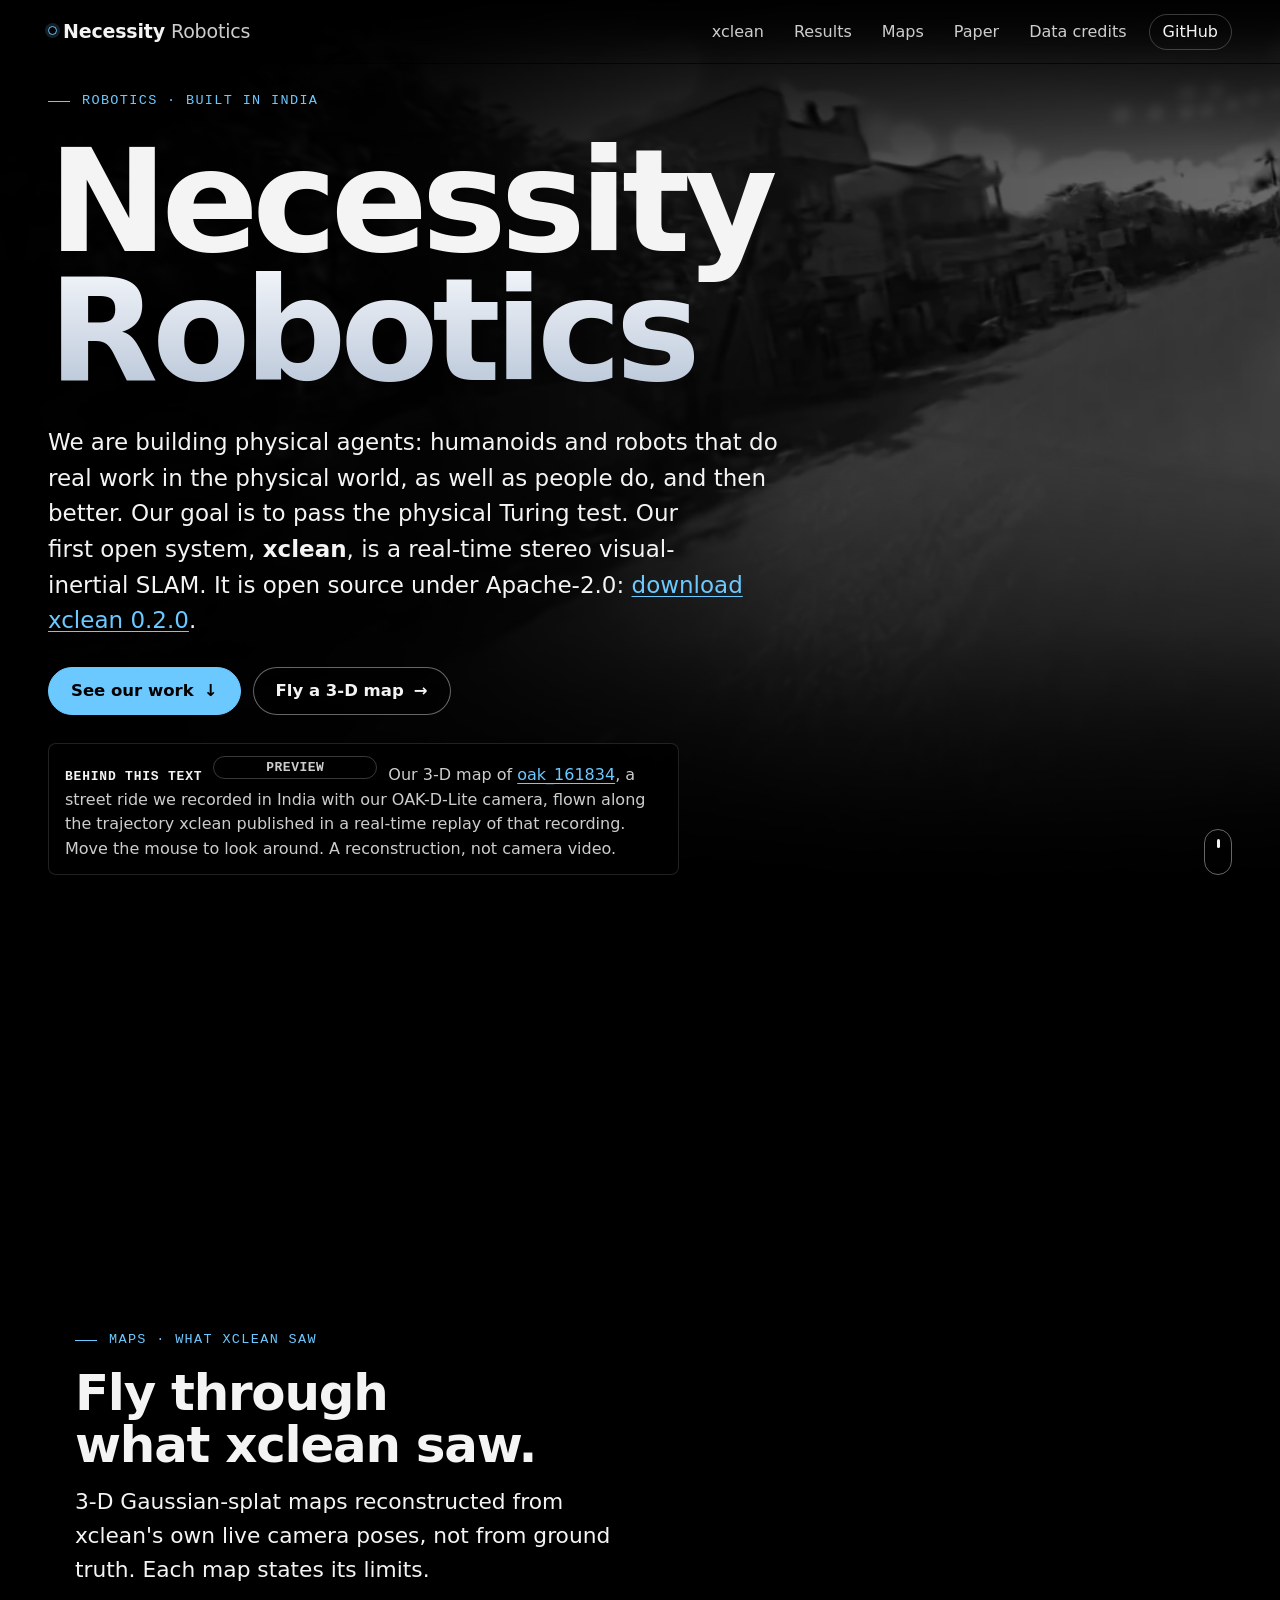
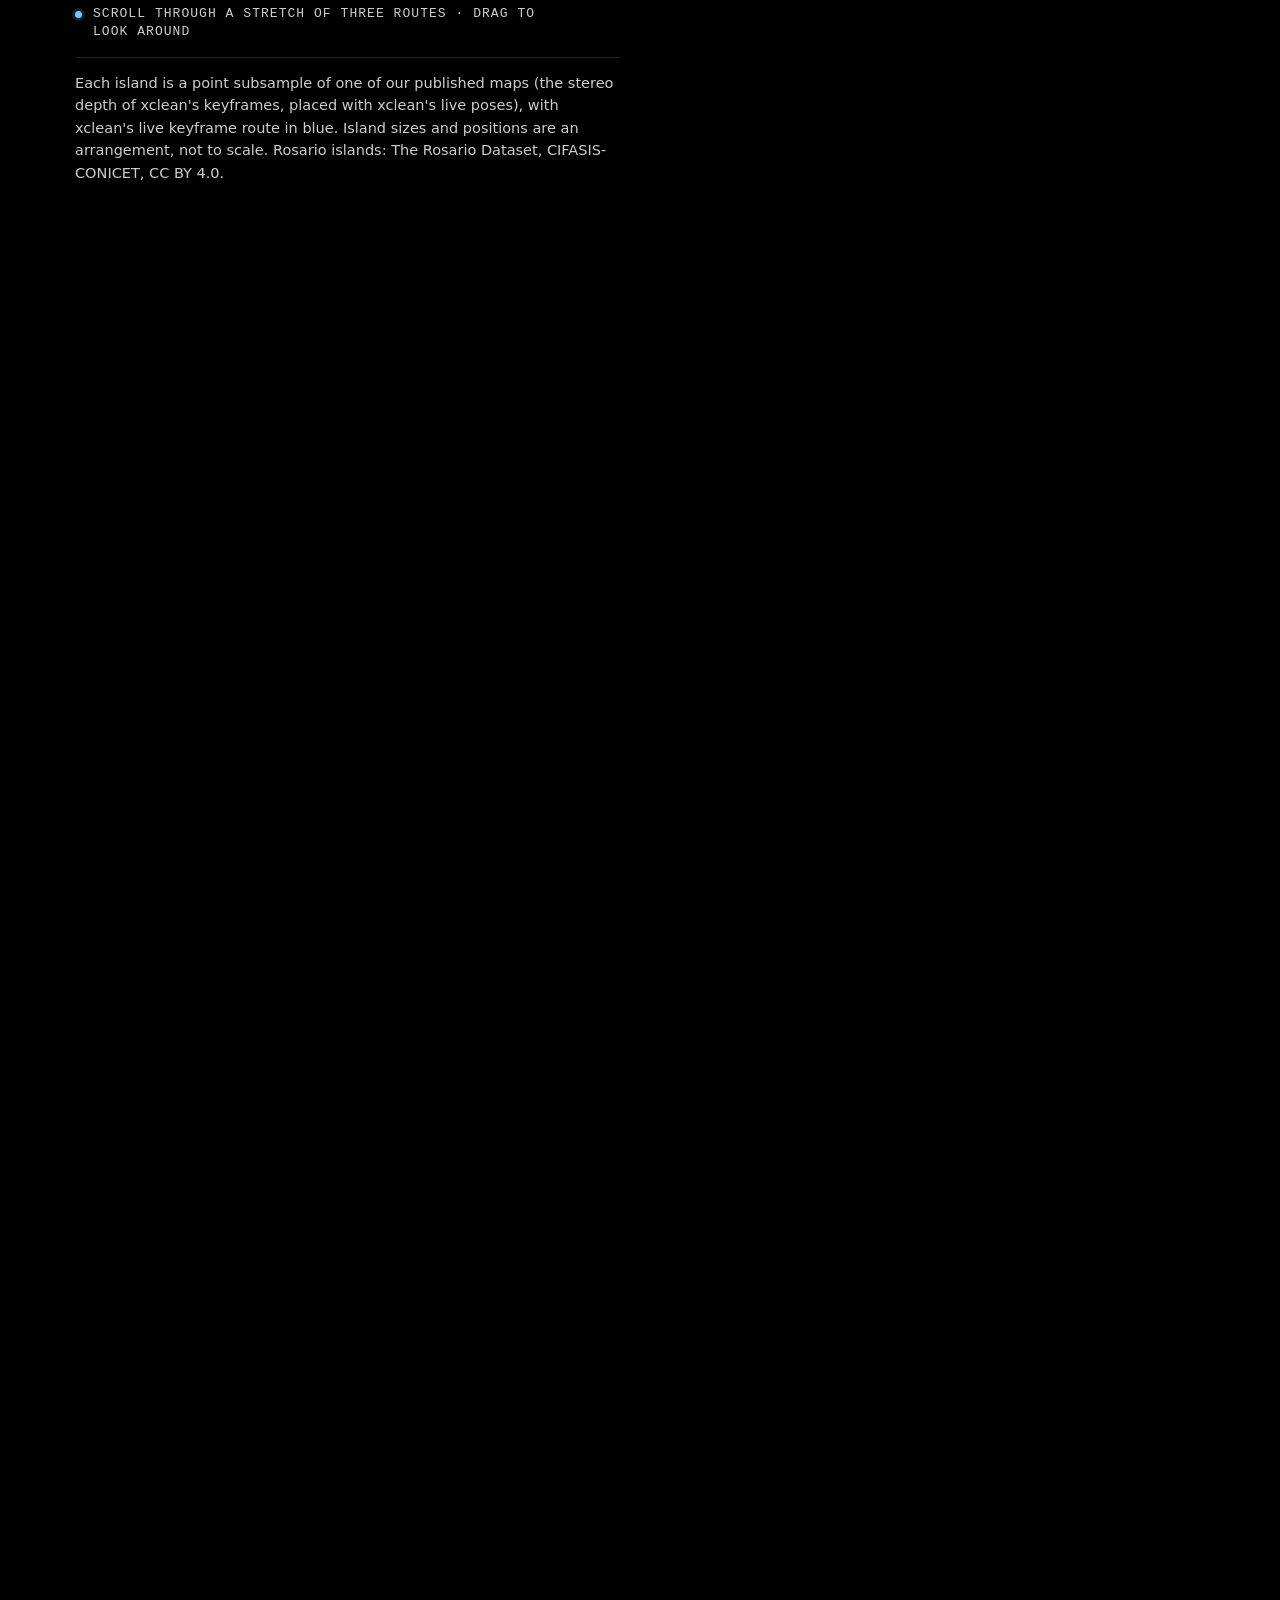
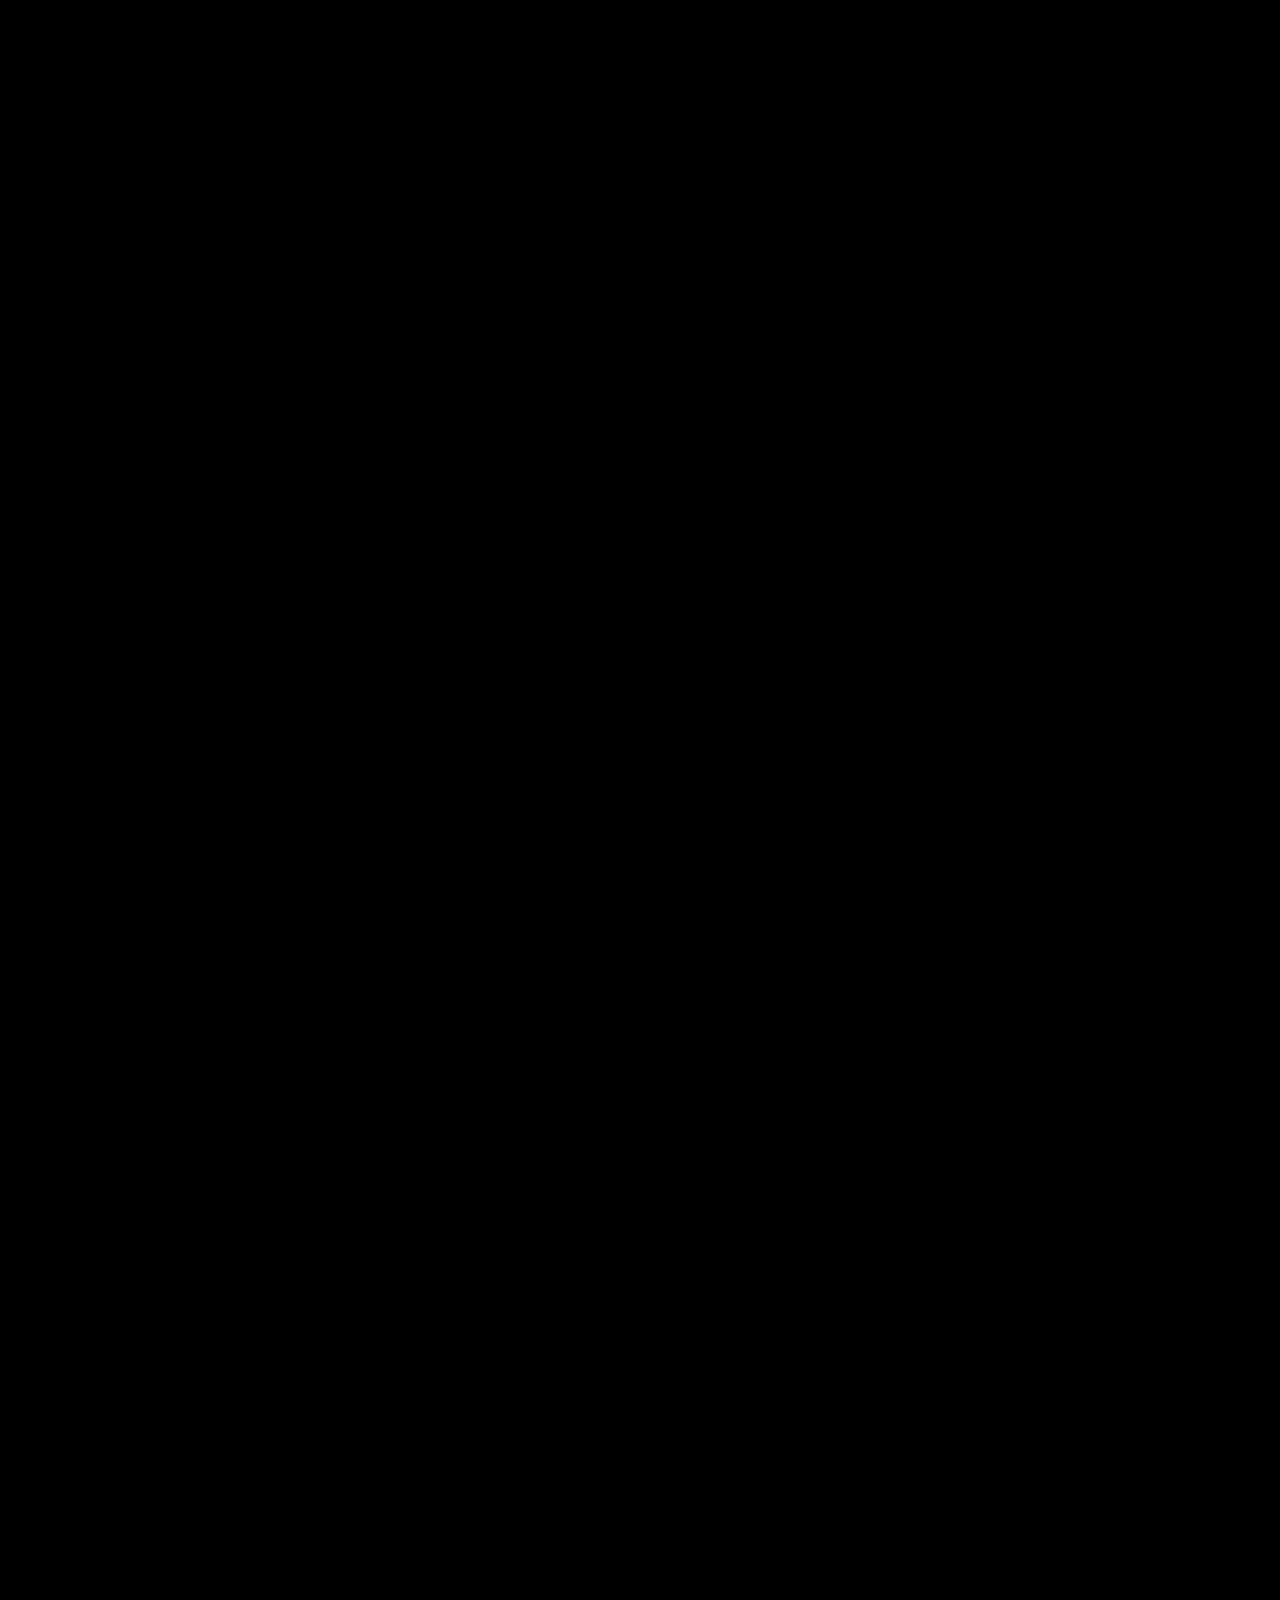
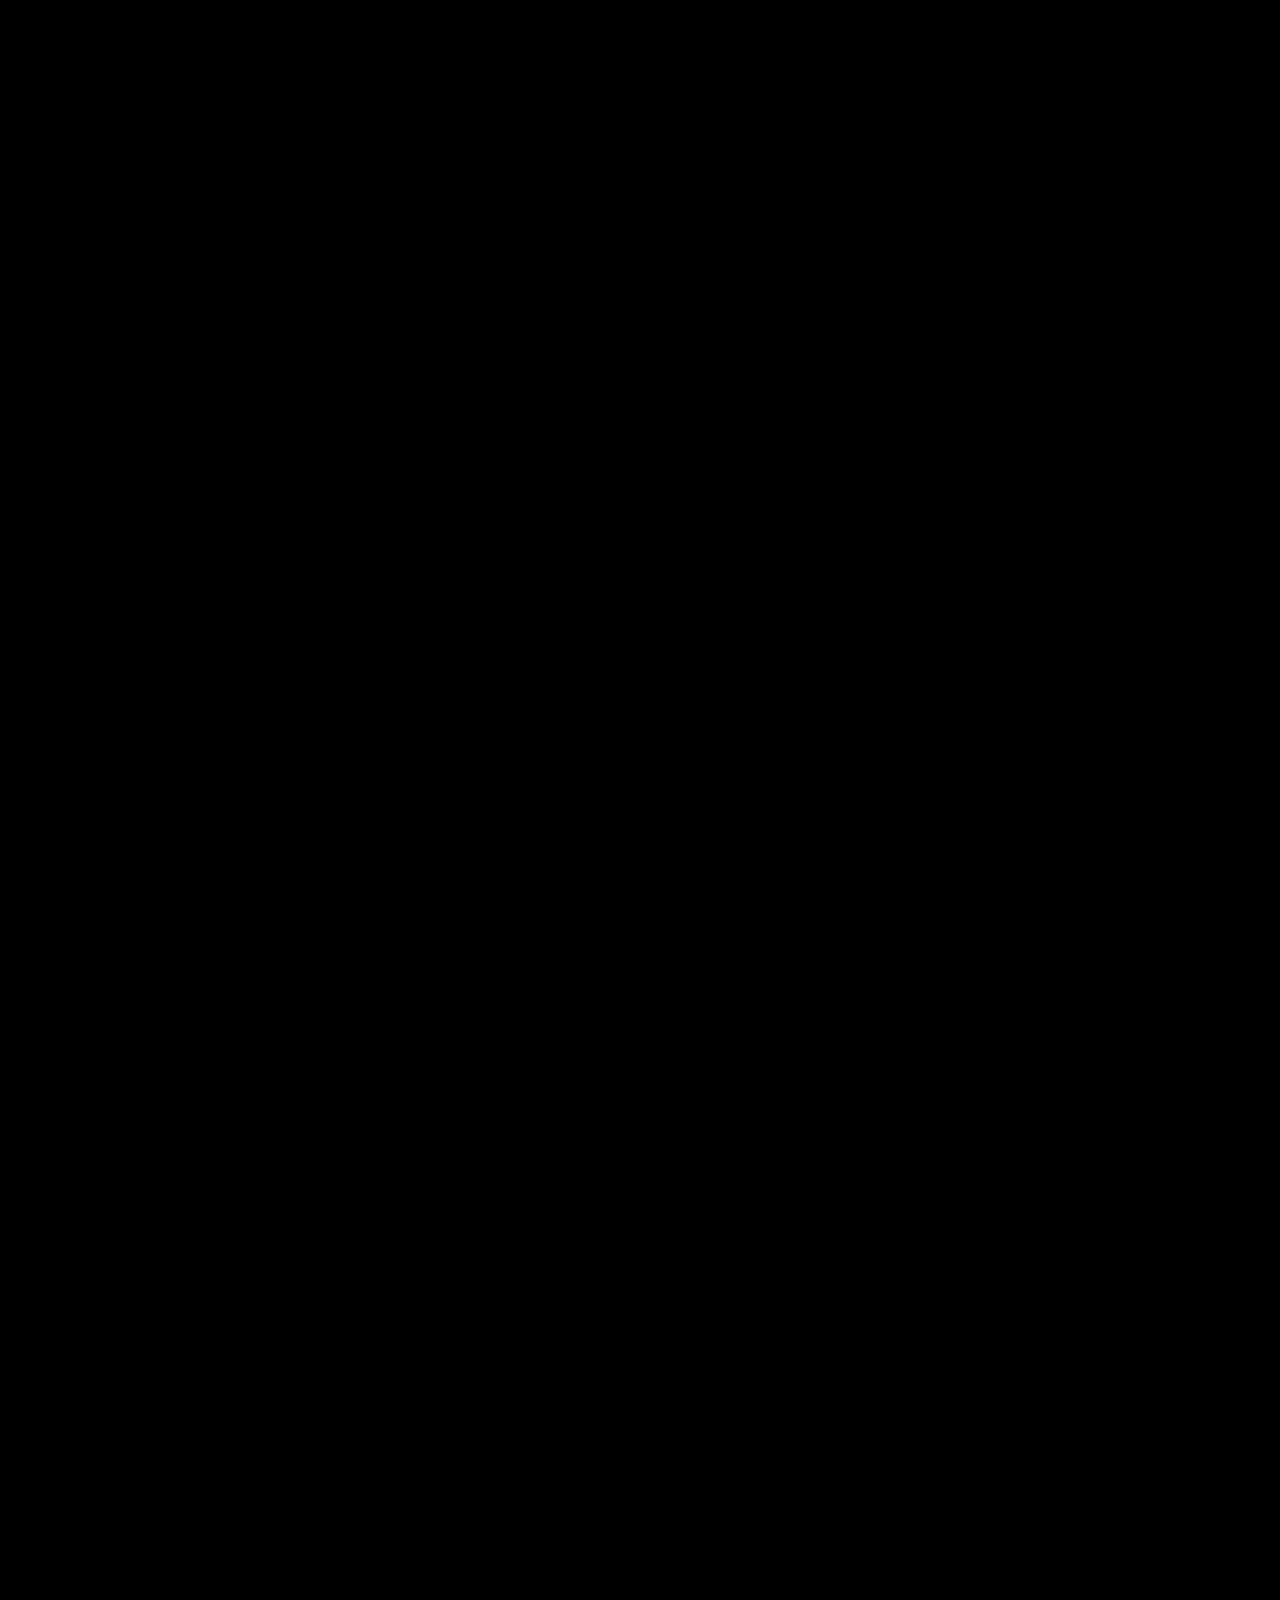
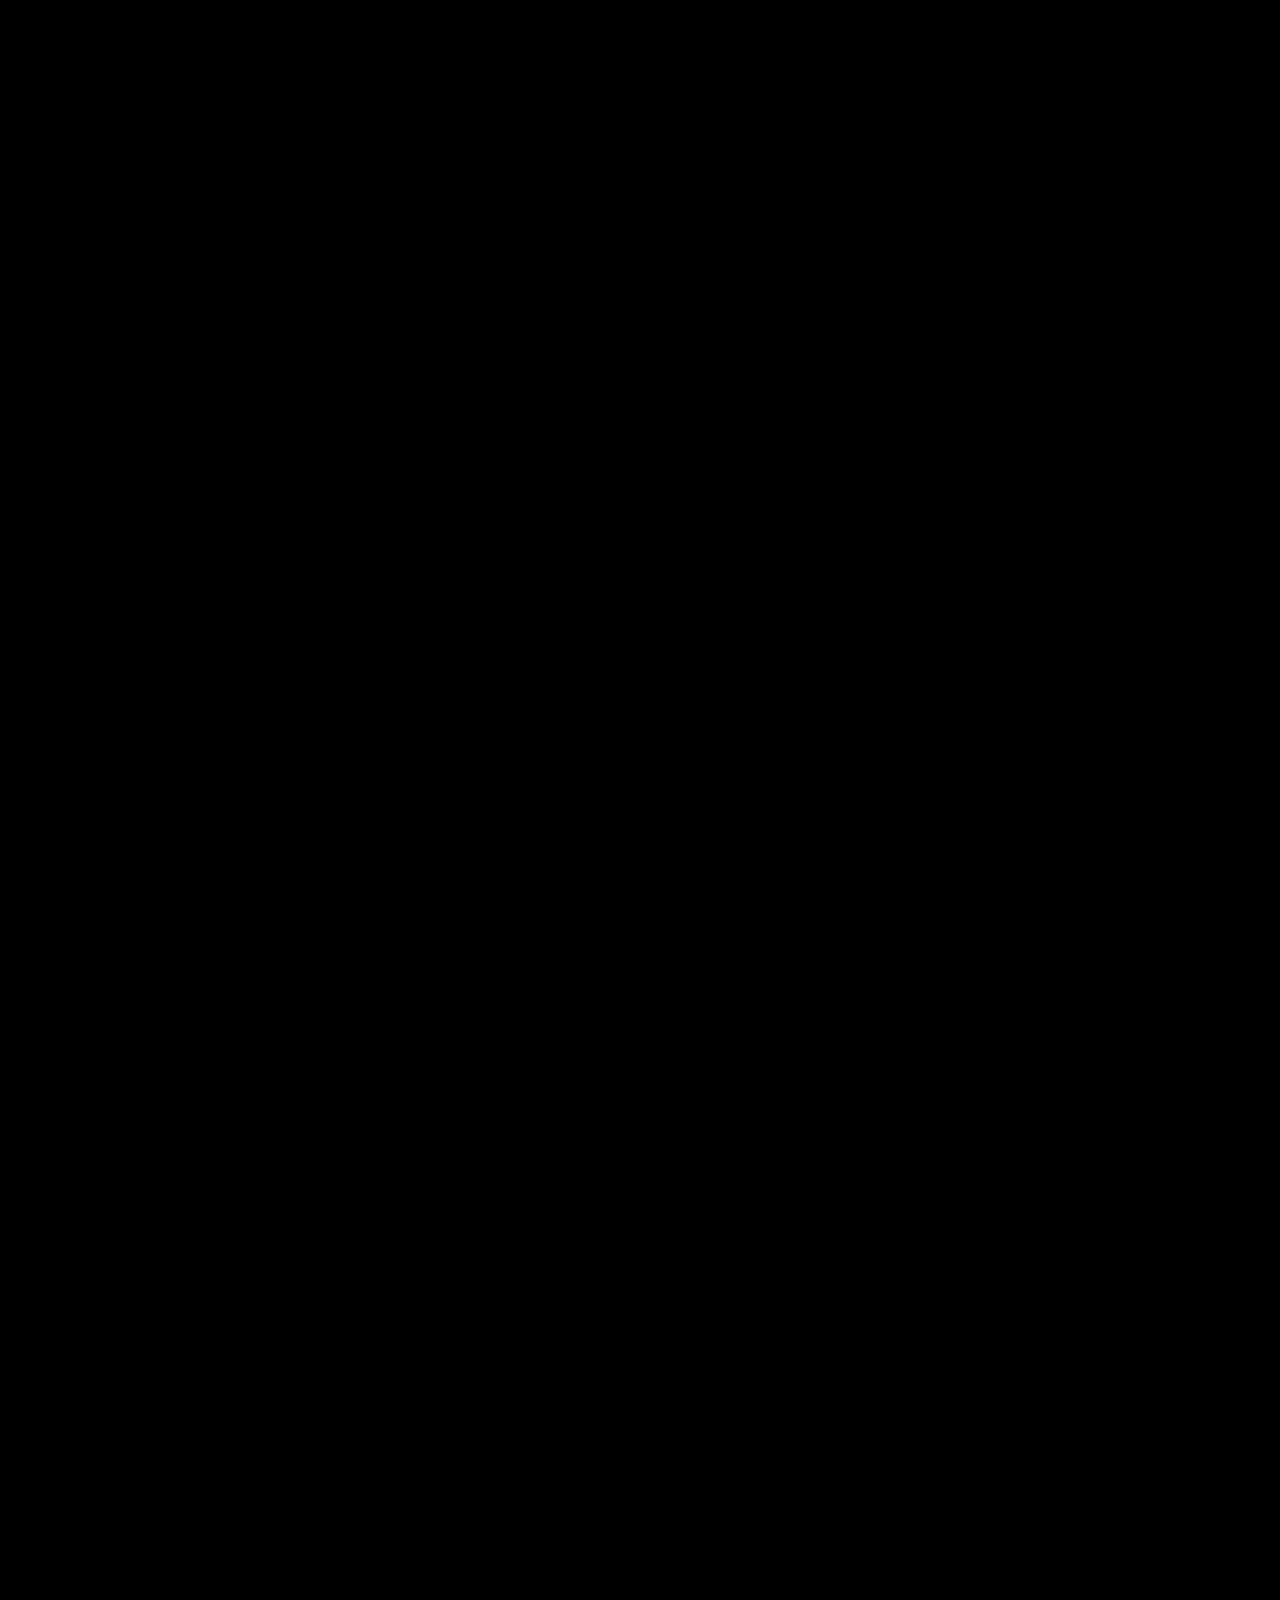
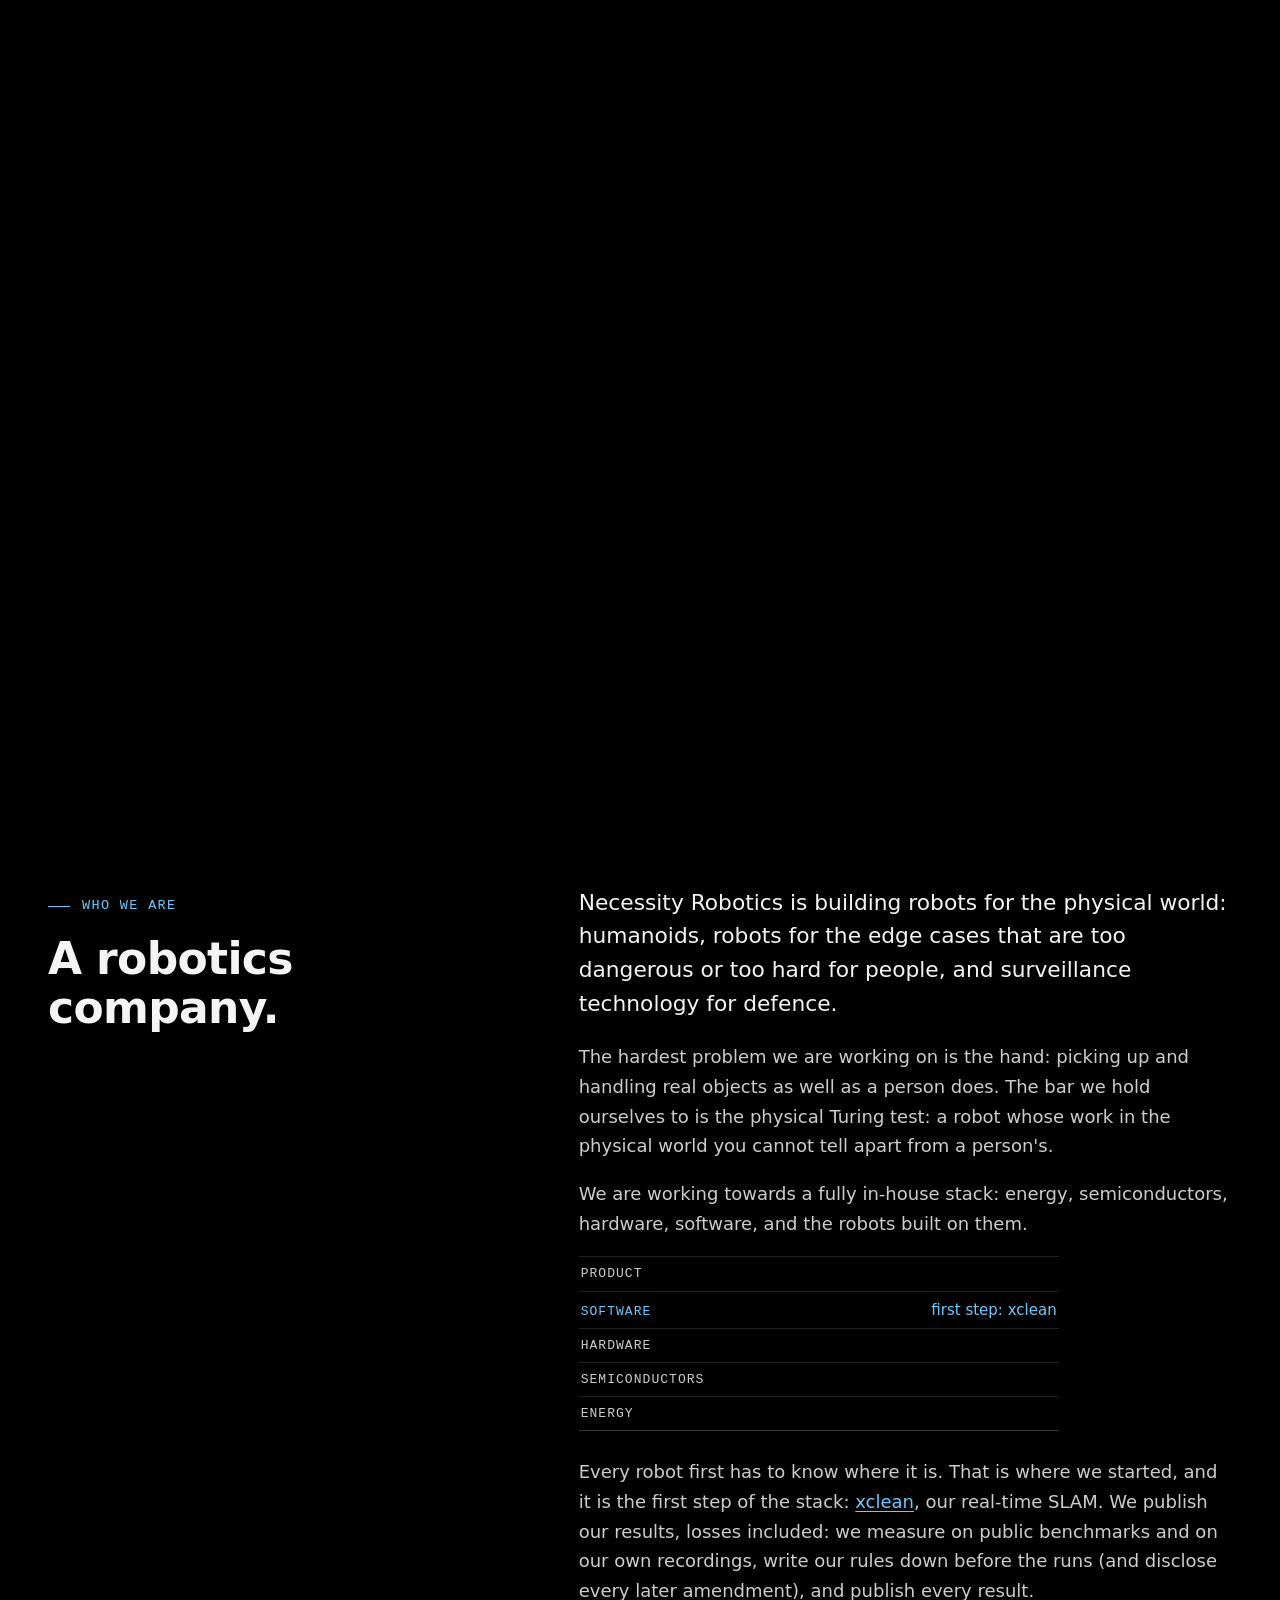
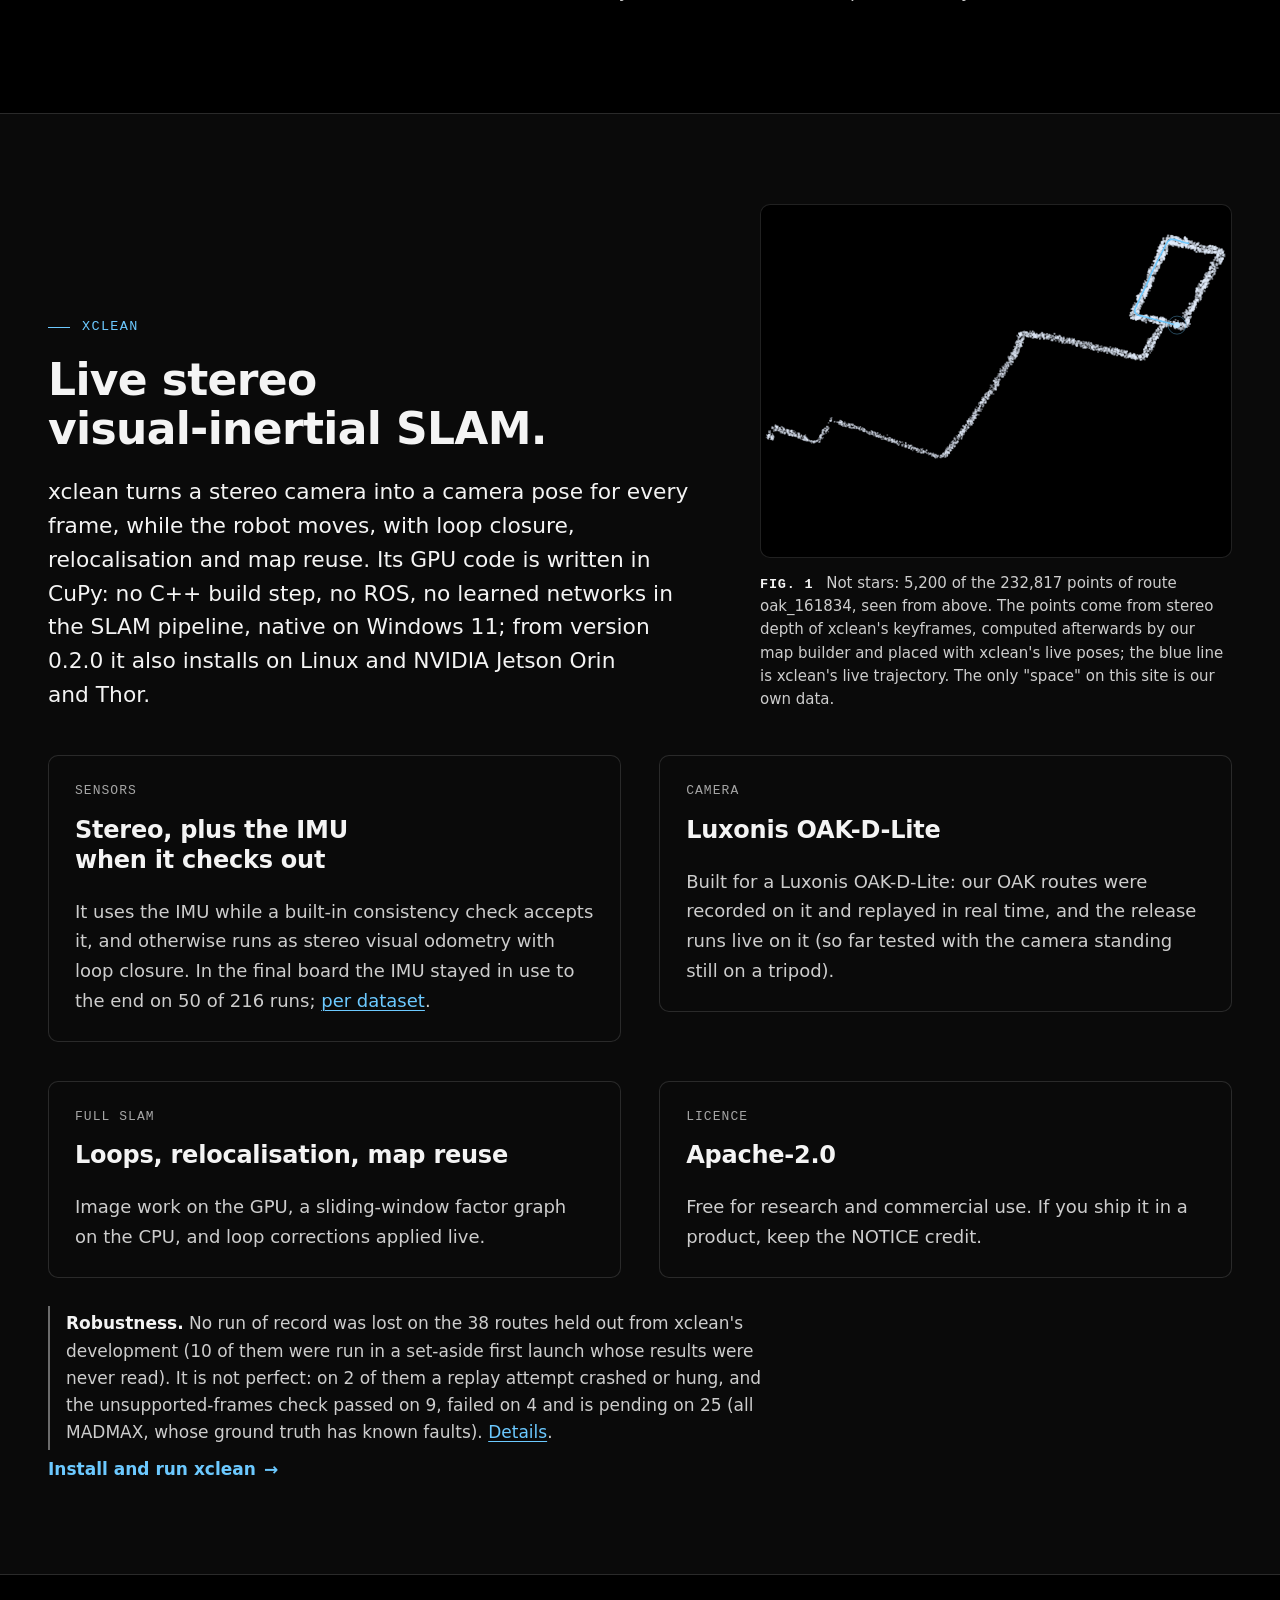
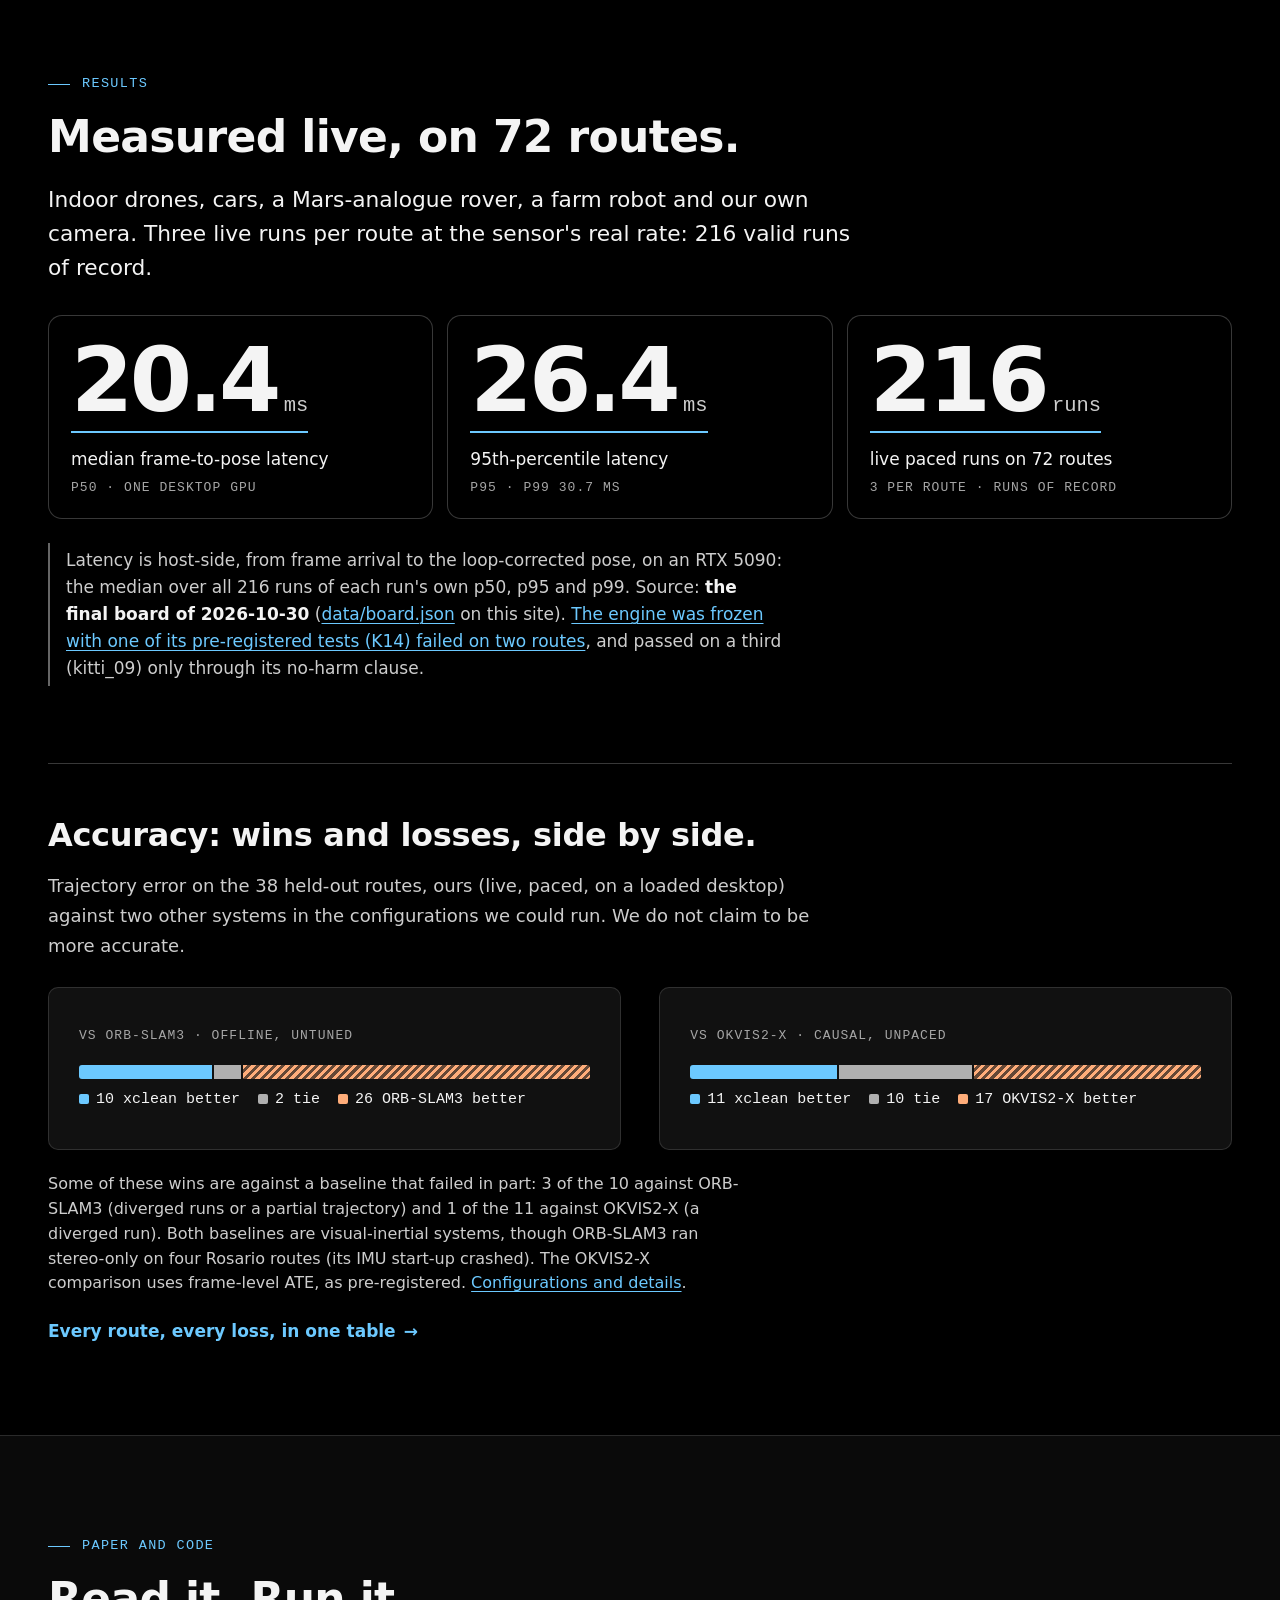
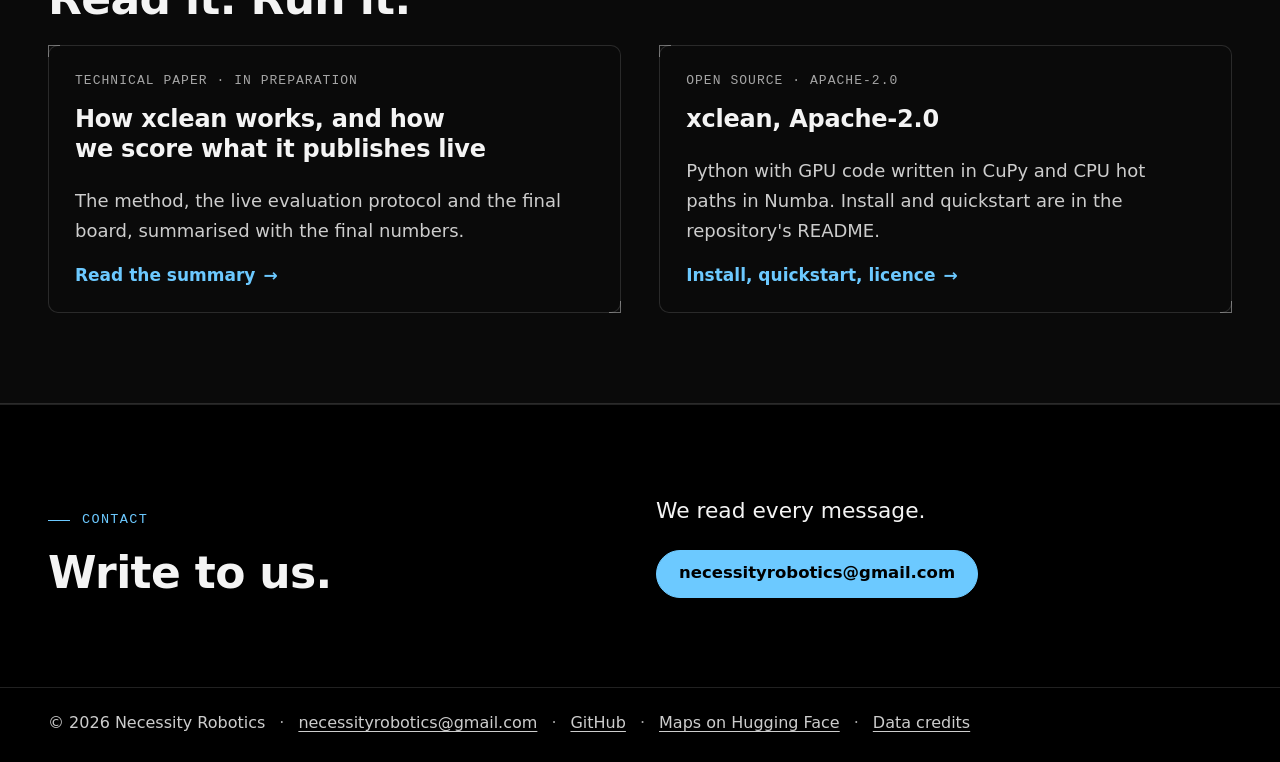
==== index.html @ 91bf64b8 "xclean 0.2.0 on the site: Linux and NVIDIA Jetson (Orin, Thor) Home and xclean pages: download links" ====
<!doctype html>
<html lang="en" class="ov">
<head>
  <meta charset="utf-8">
  <meta name="viewport" content="width=device-width, initial-scale=1, viewport-fit=cover">
  <!-- page-to-page cross-fade opt-in, inline so it holds from the first style pass (site.css repeats it): without it the
       incoming page can be styled before site.css arrives, and Chrome aborts the transition with an uncaught InvalidStateError -->
  <style>@view-transition { navigation: auto; } @media (prefers-reduced-motion: reduce) { @view-transition { navigation: none; } }</style>
  <title>Necessity Robotics</title>
  <meta name="description" content="Necessity Robotics is a robotics company in India building humanoids, robots for edge cases and surveillance technology for defence, working to pass the physical Turing test. Our first open system: xclean, real-time stereo visual-inertial SLAM.">
  <!-- sharing: absolute URLs (GitHub Pages); the card image is the hero's own poster (our recording, CC BY 4.0) -->
  <link rel="canonical" href="https://necessityrobotics.github.io/">
  <meta property="og:type" content="website">
  <meta property="og:site_name" content="Necessity Robotics">
  <meta property="og:title" content="Necessity Robotics">
  <meta property="og:description" content="A robotics company in India building humanoids, robots for edge cases and surveillance technology for defence, working to pass the physical Turing test. Our first open system: xclean, real-time stereo visual-inertial SLAM.">
  <meta property="og:url" content="https://necessityrobotics.github.io/">
  <meta property="og:image" content="https://necessityrobotics.github.io/img/share.jpg">
  <meta property="og:image:type" content="image/jpeg">
  <meta property="og:image:width" content="1200">
  <meta property="og:image:height" content="630">
  <meta property="og:image:alt" content="Our 3-D map of a street in India (route oak_161834), rendered from xclean's camera poses; not camera video.">
  <meta name="twitter:card" content="summary_large_image">
  <meta name="theme-color" content="#000000">
  <link rel="icon" href="data:image/svg+xml,%3Csvg xmlns='http://www.w3.org/2000/svg' viewBox='0 0 32 32'%3E%3Crect width='32' height='32' rx='7' fill='%23000000'/%3E%3Ccircle cx='16' cy='16' r='8' fill='none' stroke='%236cc9ff' stroke-width='2.6'/%3E%3Ccircle cx='16' cy='16' r='2.4' fill='%23f2f5fa'/%3E%3C/svg%3E">
  <link rel="preload" as="image" href="img/maps/oak_161834.webp" fetchpriority="high">
  <!-- integrator: the page's first data, fetched at once and handed to getJSON() (js/site.js). WebKit (Safari and every
       iOS browser) never reused a <link rel=preload as=fetch> answer for fetch(): it downloaded each file twice -->
  <script>window.__nrPre = Object.fromEntries(['data/maps.json', 'data/atlas.json', 'data/routes.json'].map(u => [u, fetch(u).catch(() => null)]));</script>
  <link rel="stylesheet" href="css/site.css">
  <link rel="stylesheet" href="css/world.css">
  <link rel="stylesheet" href="css/home.css">
  <!-- html.ov pins the overlays from the first paint (no layout change when the scripts start); without scripts they
       are plain panels over the hero poster instead -->
  <noscript><style>
    .ov .pinbox { top: 0; bottom: auto; }
    .ov .pin { position: static; height: auto; overflow: visible; }
    .ov .pin-wrap { height: auto; padding-top: calc(var(--head-h) + 6vh); display: block; }
    .ov .ov-panel, .ov .mcard, .ov .ex-chips { position: static; margin: 0 0 24px; }
    .ov .ex-foot { position: static; }
    .ov .beat--explore { z-index: 1; height: auto; padding-bottom: 24vh; } .ov .beat--explore .pinbox { position: relative; }   /* the atlas list is taller than its beat on phones; the story's feathered top falls below it */
    .ov [data-ov], .ov [data-ov] a { opacity: 1; transform: none; pointer-events: auto; }
    .ov .rail, .ov .world-hud, .ov .strip, .ov .sp-layer, .ov .ch-cap, .ov .split-note, .ov .dive-bar, .ov .hero-hint, .ov .when-fine, .ov .when-touch { display: none; }
    .ov .title-hint, .ov .ex-hint, .ov .rise-cap, .ov .island-note, .ov .ex-note { display: none; }   /* they describe the moving stage (finished map, islands, rides), which needs scripts: only the hero's poster shows here */
    .ov .rise-panel .mcard { border-top: 0; padding-top: 0; }
  </style></noscript>
  <!-- the import map comes before every module request (a modulepreload above it would void the map) -->
  <script type="importmap">
  {"imports":{
    "three":"./vendor/three/three.module.js",
    "three/addons/":"./vendor/three/addons/",
    "@sparkjsdev/spark":"./vendor/spark/spark.module.js"
  }}
  </script>
  <link rel="modulepreload" href="js/home.js">
  <link rel="modulepreload" href="js/world/api.js">
  <link rel="modulepreload" href="js/home/overlays.js">
  <link rel="modulepreload" href="js/home/explore.js">
  <link rel="modulepreload" href="js/home/facts.js">
  <link rel="modulepreload" href="js/home/signposts.js">
  <link rel="modulepreload" href="js/home/story.js">
  <!-- review SP (H-SP1): the world's static module graph, three import levels deep, starts at once instead of after
       home.js has run (4G phone: first 3-D frame 5.34-5.38 s -> 4.94-5.05 s); the 3-D modules (three, Spark, stage,
       scene) are not preloaded, so devices on the still path never fetch them; routes.json starts with the data above -->
  <link rel="modulepreload" href="js/world/world.js">
  <link rel="modulepreload" href="js/world/debug.js">
  <link rel="modulepreload" href="js/world/caps.js">
  <link rel="modulepreload" href="js/world/timeline.js">
  <link rel="modulepreload" href="js/world/core.js">
  <link rel="modulepreload" href="js/world/input.js">
  <link rel="modulepreload" href="js/world/loader.js">
  <link rel="modulepreload" href="js/world/cache.js">
  <link rel="modulepreload" href="js/world/camera.js">
  <link rel="modulepreload" href="js/world/director.js">
  <link rel="modulepreload" href="js/world/atlasmap.js">
  <link rel="modulepreload" href="js/tour/track.js">
  <link rel="modulepreload" href="js/tour/minimap.js">
  <link rel="modulepreload" href="js/config.js">
  <link rel="modulepreload" href="js/tally.js">
  <script type="module" src="js/site.js"></script>
  <script type="module" src="js/home.js"></script>
</head>
<body class="home">
<a class="skip" href="#main">Skip to content</a>
<header class="head is-top">
  <div class="wrap">
    <a class="wordmark" href="./" aria-label="Necessity Robotics, home">Necessity <i>Robotics</i></a>
    <button class="nav-btn" type="button" aria-expanded="false" aria-controls="nav"><span>Menu</span></button>
    <nav class="nav" id="nav" aria-label="Main">
      <a href="xclean.html">xclean</a>
      <a href="results.html">Results</a>
      <a href="maps.html">Maps</a>
      <a href="paper.html">Paper</a>
      <a href="credits.html">Data credits</a>
      <a class="nav-gh" href="https://github.com/necessityrobotics/xclean" data-code-href>GitHub</a>
    </nav>
  </div>
</header>

<main id="main" tabindex="-1">
  <!-- ============ THE WORLD: one sticky 3-D stage under every beat (MASTER_PLAN.md sections 1 and 3.3) ============
       The engine (js/world, css/world.css) draws the stage and writes the data-* state on #world; this file holds the
       beats (each [data-beat] element's height is its scroll length, css/home.css --beat-h) and the 2-D overlays.
       Without scripts the overlays are plain panels that scroll over the hero poster. -->
  <div class="world" id="world" data-mode="still" data-beat="hero">
    <div class="stage">
      <div class="stage-media" aria-hidden="true">
        <canvas class="stage-canvas" data-world="canvas"></canvas>
        <div class="stage-posters" data-world="posters">
          <img data-island="oak_161834" src="img/maps/oak_161834.webp" alt="" width="1280" height="800" fetchpriority="high" decoding="async" draggable="false">
          <img data-island="rosario_01" data-src="img/maps/rosario_01.webp" alt="" width="1280" height="716" decoding="async" draggable="false">
          <img data-island="oak_161206" data-src="img/maps/oak_161206.webp" alt="" width="1280" height="800" decoding="async" draggable="false">
          <img data-island="oak_164424" data-src="img/maps/oak_164424.webp" alt="" width="1280" height="800" decoding="async" draggable="false">
          <img data-island="oak_160543" data-src="img/maps/oak_160543.webp" alt="" width="1280" height="800" decoding="async" draggable="false">
          <img data-island="oak_164002" data-src="img/maps/oak_164002.webp" alt="" width="1280" height="800" decoding="async" draggable="false">
          <img data-island="rosario_03" data-src="img/maps/rosario_03.webp" alt="" width="1280" height="716" decoding="async" draggable="false">
          <img data-island="rosario_04" data-src="img/maps/rosario_04.webp" alt="" width="1280" height="716" decoding="async" draggable="false">
        </div>
        <div class="stage-dip"></div>
      </div>
      <div class="stage-veil" aria-hidden="true"></div>
      <div class="stage-fade" aria-hidden="true"></div>
      <div class="world-labels" data-world="labels" aria-hidden="true"></div>
      <div class="world-hud">
        <div class="hud-map">
          <p class="hud-head"><span class="hud-k">Top view</span><span class="hud-state" data-world="state">Preview</span></p>
          <canvas class="hud-mini" data-world="minimap" aria-hidden="true"></canvas>
          <p class="hud-foot"><span class="hud-tele" data-world="telemetry"></span><span class="hud-scale" data-world="scale"></span></p>
        </div>
        <div class="hud-atlas">
          <p class="hud-head"><span class="hud-k">Atlas · top view</span></p>
          <canvas class="hud-atlasmap" data-world="atlasmap" role="img" aria-label="Top view of the atlas"></canvas>
        </div>
        <p class="world-credit">Rosario islands: The Rosario Dataset, CIFASIS-CONICET, CC BY 4.0</p>
        <p class="hud-hint"><span class="when-fine">Drag to look around</span><span class="when-touch">Swipe sideways to look around</span></p>
        <button class="hud-tilt" data-world="tilt" type="button" aria-pressed="false" hidden>Tilt to look</button>
        <p class="hud-tilt-msg" role="status"></p>
      </div>
    </div>

    <!-- 0. FIRST SCREEN: the company name over our own map (look unchanged) -->
    <section class="hero" data-beat="hero" data-island="oak_161834" data-head-over aria-labelledby="hero-name">
      <div class="hero-scrim" aria-hidden="true"></div>
      <div class="wrap hero-inner">
        <div class="hero-copy">
          <p class="eyebrow hero-in" style="--d:0">Robotics · Built in India</p>
          <h1 class="hero-name hero-in" id="hero-name" style="--d:1"><span>Necessity</span> <span>Robotics</span></h1>
          <p class="hero-lead hero-in" style="--d:2">We are building physical agents: humanoids and robots that do real work in the physical world, as well as people do, and then better. Our goal is to pass the physical Turing test. Our first open system, <strong>xclean</strong>, is a real-time stereo visual-inertial SLAM. <span data-code-when="pending" hidden>Its open-source release (Apache-2.0) is coming soon.</span><span data-code-when="public">It is open source under Apache-2.0: <a href="https://github.com/necessityrobotics/xclean/archive/refs/tags/v0.2.0.zip">download xclean 0.2.0</a>.</span></p>
          <div class="btns hero-in" style="--d:3">
            <a class="btn btn--ion" href="#maps">See our work <span class="arr" aria-hidden="true">↓</span></a>
            <a class="btn" href="viewer.html">Fly a 3-D map <span class="arr" aria-hidden="true">→</span></a>
          </div>
          <a class="skip-tour" href="#work">Skip the 3-D tour</a>
        </div>
      </div>
      <div class="wrap hero-foot">
        <p class="hero-cap"><b>Behind this text</b> <span class="hero-state" data-s="poster">Preview</span> Our 3-D map of <a href="viewer.html?map=oak_161834">oak_161834</a>, a street ride we recorded in India with our OAK-D-Lite camera, flown along the trajectory xclean published in a real-time replay of that recording. <span class="hero-hint"><span class="when-fine">Move the mouse to look around.</span><span class="when-touch">Swipe sideways to look around.</span></span> A reconstruction, not camera video.</p>
        <a class="hero-scroll" href="#maps" aria-label="Scroll to the maps"><span></span></a>
      </div>
    </section>

    <!-- 1. RISE: the camera climbs out of the street until the whole finished map lies below -->
    <section class="beat beat--rise" data-beat="rise" data-island="oak_161834" data-variant="reveal" aria-labelledby="rise-h">
      <div class="pinbox"><div class="pin">
        <div class="wrap pin-wrap">
          <div class="ov-panel rise-panel" data-ov="off">
            <h2 class="sr" id="rise-h">The finished map</h2>
            <p class="rise-cap">The finished map, seen whole: the stereo depth of xclean's keyframes, computed afterwards by our map builder and placed with xclean's live poses; the blue line is xclean's live trajectory.</p>
            <article class="mcard mcard--compact" data-map="oak_161834" aria-labelledby="mc0-h">
              <p class="mcard-k"><span data-f="place">India</span> · <span data-f="id">oak_161834</span></p>
              <h3 id="mc0-h" data-f="title">Street ride</h3>
              <p class="mcard-meta" data-f="platform">OAK-D-Lite, our own recording</p>
              <dl class="mcard-stats">
                <div><dt>Route</dt><dd data-f="path">1.02 km</dd></div>
                <div><dt>Duration</dt><dd data-f="dur">199.5 s</dd></div>
                <div><dt>Keyframes</dt><dd data-f="kf">1,873</dd></div>
                <div><dt>Gaussians <span class="nb">(full map)</span></dt><dd data-f="g">2.00 M</dd></div>
              </dl>
              <p class="mcard-credit"><a class="lic" href="credits.html#maps" data-f="lic">CC BY 4.0 · own data</a> <span data-f="credit">3-D map by Necessity Robotics (xclean).</span></p>
              <p class="mcard-links"><a class="btn btn--ion" href="viewer.html?map=oak_161834&amp;cam=pov" data-explore>Explore in 3-D<span class="sr"> the Street ride map (oak_161834)</span> <span class="arr" aria-hidden="true">→</span></a> <a class="mcard-lim" href="maps.html#lim-oak_161834">Known limits<span class="sr"> of oak_161834</span></a></p>
            </article>
          </div>
        </div>
      </div></div>
    </section>

    <!-- 2. ATLAS: the street becomes one island among eight -->
    <section class="beat beat--atlas" id="maps" data-beat="atlas" aria-labelledby="maps-h">
      <div class="pinbox"><div class="pin">
        <div class="wrap pin-wrap">
          <div class="ov-panel title-panel" data-ov="off">
            <p class="eyebrow">Maps · what xclean saw</p>
            <h2 id="maps-h">Fly through what xclean saw.</h2>
            <p class="lead">3-D Gaussian-splat maps reconstructed from xclean's own live camera poses, not from ground truth. Each map states its limits.</p>
            <p class="title-hint label"><span class="when-live">Scroll to ride a stretch of three routes</span><span class="when-still">Scroll through a stretch of three routes</span><span class="when-fine">&nbsp;· drag to look around</span><span class="when-touch">&nbsp;· swipe sideways to look around</span></p>
            <p class="island-note">Each island is a point subsample of one of our published maps (the stereo depth of xclean's keyframes, placed with xclean's live poses), with xclean's live keyframe route in blue. Island sizes and positions are an arrangement, not to scale. <span class="when-backdrop">The faint plane below is <span class="on-fig1">Fig. 1's <span data-f="sf-n">5,200</span> points</span><span class="no-fig1"><span data-f="sf-n">5,200</span> of the <span data-f="sf-of">232,817</span> points</span> of oak_161834, enlarged: not stars. </span>Rosario islands: The Rosario Dataset, CIFASIS-CONICET, CC BY 4.0.</p>
          </div>
        </div>
      </div></div>
    </section>

    <!-- the chapter rail (after #maps in the tab order; pinned over the three chapters) -->
    <nav class="rail" aria-label="Map chapters">
      <div class="pinbox"><div class="pin">
        <div class="rail-in" data-ov="off">
          <div class="rail-box">
            <ol class="rail-list">
              <li><a href="#ch-1" data-chapter="1"><b>01</b><span>Soybean field</span></a></li>
              <li><a href="#ch-2" data-chapter="2"><b>02</b><span>Park walk</span></a></li>
              <li><a href="#ch-3" data-chapter="3"><b>03</b><span>Outdoor route</span></a></li>
              <li><a href="#atlas" data-chapter="explore"><b>All</b><span>All <span data-f="n-maps">8</span> maps</span></a></li>
            </ol>
            <span class="rail-track" aria-hidden="true"><i></i></span>
          </div>
        </div>
      </div></div>
    </nav>
    <p class="sr" id="world-say" aria-live="polite"></p>

    <!-- 3-6. CHAPTER 1: a farm robot's soybean field (colour); descent, ride, rise & turn -->
    <section class="chapter" id="ch-1" data-chapter="1" data-island="rosario_01" aria-labelledby="ch1-h" tabindex="-1">
      <div class="pinbox"><div class="pin">
        <div class="wrap pin-wrap">
          <article class="mcard ch-card" data-map="rosario_01" data-ov="off">
            <p class="mcard-k"><b>01</b> / 03 · <span data-f="place">Rosario, Argentina</span> · <span data-f="id">rosario_01</span></p>
            <h3 id="ch1-h" data-f="title">Soybean field</h3>
            <p class="mcard-meta" data-f="platform">farm robot (Rosario Dataset)</p>
            <p class="mcard-line">Rebuilt from xclean's own live camera poses, not from ground truth.</p>
            <dl class="mcard-stats">
              <div><dt>Route</dt><dd data-f="path">462 m</dd></div>
              <div><dt>Duration</dt><dd data-f="dur">444.9 s</dd></div>
              <div><dt>Keyframes</dt><dd data-f="kf">1,838</dd></div>
              <div><dt>Gaussians <span class="nb">(full map)</span></dt><dd data-f="g">2.00 M</dd></div>
            </dl>
            <p class="mcard-credit"><a class="lic" href="credits.html#maps" data-f="lic">CC BY 4.0 · Rosario Dataset</a> <span data-f="credit">Source images: The Rosario Dataset, CIFASIS-CONICET, CC BY 4.0 (Pire et al., IJRR 2019). Changes: 3-D Gaussian-splat map reconstructed by Necessity Robotics (xclean) from the images and xclean's own live camera poses.</span></p>
            <p class="mcard-cav">A 3-D reconstruction from xclean's camera poses, not camera video.</p>
            <p class="mcard-links"><a class="btn btn--ion" href="viewer.html?map=rosario_01&amp;cam=pov" data-explore>Explore in 3-D<span class="sr"> the Soybean field map (rosario_01)</span> <span class="arr" aria-hidden="true">→</span></a> <a class="mcard-lim" href="maps.html#lim-rosario_01">Known limits<span class="sr"> of rosario_01</span></a></p>
          </article>
          <div class="strip" data-map="rosario_01" data-ov="off" aria-hidden="true">
            <p class="strip-id"><b>01</b> <span data-f="title">Soybean field</span> <span class="strip-code" data-f="id">rosario_01</span><a class="strip-go" href="viewer.html?map=rosario_01&amp;cam=pov" data-explore tabindex="-1">Explore in 3-D <span class="arr">→</span></a></p>
            <p class="strip-cav"><a class="lic" href="credits.html#maps" data-f="lic" tabindex="-1">CC BY 4.0 · Rosario Dataset</a> A 3-D reconstruction from xclean's camera poses, not camera video.</p>
            <p class="strip-credit"><span class="when-wide" data-f="credit">Source images: The Rosario Dataset, CIFASIS-CONICET, CC BY 4.0 (Pire et al., IJRR 2019). Changes: 3-D Gaussian-splat map reconstructed by Necessity Robotics (xclean) from the images and xclean's own live camera poses.</span><span class="when-narrow">Source images: The Rosario Dataset, CIFASIS-CONICET, CC BY 4.0.</span></p>
          </div>
          <p class="ch-cap" data-ov="off"><span class="when-live">The finished map; the blue line is xclean's live trajectory.</span><span class="when-still">A 3-D reconstruction from xclean's camera poses, not camera video.</span> <span class="ch-cap-credit">Source images: The Rosario Dataset, CIFASIS-CONICET, CC BY 4.0.</span></p>
        </div>
      </div></div>
      <div class="step" data-beat="glide" data-variant="arc"></div>
      <div class="step" data-beat="dive" data-variant="descent"></div>
      <div class="step" data-beat="ride" data-variant="colour"></div>
      <div class="step" data-beat="pullback" data-variant="rise-turn"></div>
    </section>

    <!-- 7-10. CHAPTER 2: a walk (the look beat, then the facts in the world: four signposts beside xclean's route) -->
    <section class="chapter" id="ch-2" data-chapter="2" data-island="oak_161206" aria-labelledby="ch2-h" tabindex="-1">
      <div class="pinbox"><div class="pin">
        <!-- facts in the world (FACTS_WORLD_PLAN.md, concept K2 with grafts from K3 and K4): from the end of the look beat
             to the end of the ride, four signposts stand in the park beside xclean's route. The engine draws each one in
             3-D (a ground ring and a post, js/world/marks.js) and hangs the current fact's card from its head by
             transform; on phones the fact sits in the strip's cap (the dock) and a leader drops from the ring to it. A
             mouse / touch shortcut like the strips (aria-hidden): the card above is the keyboard path. Every value is
             filled from data/maps.json by facts.js (data-f); the Gaussians note follows what the view draws (signposts.js).
             Route and Duration carry no line; Keyframes names its dots only where they are drawn (lead, 11-01) -->
        <div class="sp-layer" data-world="marks" data-island="oak_161206" data-map="oak_161206" data-dock="#ch-2 .strip-fact" aria-hidden="true">
          <div class="spost" data-mark="0"><div class="sp-at" data-face="l" data-hang="down"><i class="sp-tie"></i><div class="sp-card"><p class="sp-k"><span>Route</span><b>1 / 4</b></p><p class="sp-v" data-f="path" data-rise>227 m</p></div></div></div>
          <div class="spost" data-mark="1"><div class="sp-at" data-face="l" data-hang="down"><i class="sp-tie"></i><div class="sp-card"><p class="sp-k"><span>Duration</span><b>2 / 4</b></p><p class="sp-v" data-f="dur" data-rise>271.5 s</p></div></div></div>
          <div class="spost" data-mark="2"><div class="sp-at" data-face="l" data-hang="down"><i class="sp-tie"></i><div class="sp-card"><p class="sp-k"><span>Keyframes</span><b>3 / 4</b></p><p class="sp-v" data-f="kf" data-rise>2,023</p><p class="sp-n when-dots">Each dot on the path is one.</p></div></div></div>
          <div class="spost" data-mark="3"><div class="sp-at" data-face="l" data-hang="down"><i class="sp-tie"></i><div class="sp-card"><p class="sp-k"><span>Gaussians <span class="nb">(full map)</span></span><b>4 / 4</b></p><p class="sp-v" data-f="g" data-rise>2.08 M</p><p class="sp-n"><span data-sp="g-note">This view is a still image.</span></p></div></div></div>
          <i class="sp-lead"></i>
        </div>
        <div class="wrap pin-wrap">
          <article class="mcard ch-card" data-map="oak_161206" data-ov="off">
            <p class="mcard-k"><b>02</b> / 03 · <span data-f="place">India</span> · <span data-f="id">oak_161206</span></p>
            <h3 id="ch2-h" data-f="title">Park walk</h3>
            <p class="mcard-meta" data-f="platform">OAK-D-Lite, our own recording (walking)</p>
            <p class="mcard-line">Rebuilt from xclean's own live camera poses, not from ground truth.</p>
            <dl class="mcard-stats">
              <div><dt>Route</dt><dd data-f="path">227 m</dd></div>
              <div><dt>Duration</dt><dd data-f="dur">271.5 s</dd></div>
              <div><dt>Keyframes</dt><dd data-f="kf">2,023</dd></div>
              <div><dt>Gaussians <span class="nb">(full map)</span></dt><dd data-f="g">2.08 M</dd></div>
            </dl>
            <p class="mcard-credit"><a class="lic" href="credits.html#maps" data-f="lic">CC BY 4.0 · own data</a> <span data-f="credit">3-D map by Necessity Robotics (xclean).</span></p>
            <p class="mcard-cav">A 3-D reconstruction from xclean's camera poses, not camera video.</p>
            <p class="mcard-links"><a class="btn btn--ion" href="viewer.html?map=oak_161206&amp;cam=pov" data-explore>Explore in 3-D<span class="sr"> the Park walk map (oak_161206)</span> <span class="arr" aria-hidden="true">→</span></a> <a class="mcard-lim" href="maps.html#lim-oak_161206">Known limits<span class="sr"> of oak_161206</span></a></p>
          </article>
          <div class="strip" data-map="oak_161206" data-ov="off" aria-hidden="true">
            <div class="strip-fact" aria-hidden="true">
              <div class="sf" data-k="0"><p class="sp-k"><span>Route</span><b>1 / 4</b></p><p class="sp-v" data-f="path" data-rise>227 m</p></div>
              <div class="sf" data-k="1"><p class="sp-k"><span>Duration</span><b>2 / 4</b></p><p class="sp-v" data-f="dur" data-rise>271.5 s</p></div>
              <div class="sf" data-k="2"><p class="sp-k"><span>Keyframes</span><b>3 / 4</b></p><p class="sp-v" data-f="kf" data-rise>2,023</p><p class="sp-n when-dots">Each dot on the path is one.</p></div>
              <div class="sf" data-k="3"><p class="sp-k"><span>Gaussians <span class="nb">(full map)</span></span><b>4 / 4</b></p><p class="sp-v" data-f="g" data-rise>2.08 M</p><p class="sp-n"><span data-sp="g-note">This view is a still image.</span></p></div>
            </div>
            <p class="strip-id"><b>02</b> <span data-f="title">Park walk</span> <span class="strip-code" data-f="id">oak_161206</span><a class="strip-go" href="viewer.html?map=oak_161206&amp;cam=pov" data-explore tabindex="-1">Explore in 3-D <span class="arr">→</span></a></p>
            <p class="strip-cav"><a class="lic" href="credits.html#maps" data-f="lic" tabindex="-1">CC BY 4.0 · own data</a> A 3-D reconstruction from xclean's camera poses, not camera video.</p>
          </div>
          <p class="ch-cap" data-ov="off"><span class="when-live">The finished map; the blue line is xclean's live trajectory.</span><span class="when-still">A 3-D reconstruction from xclean's camera poses, not camera video.</span></p>
        </div>
      </div></div>
      <div class="step" data-beat="glide" data-variant="low"></div>
      <div class="step" data-beat="dive" data-variant="swoop"></div>
      <div class="step" data-beat="ride" data-variant="look"></div>
      <div class="step" data-beat="pullback" data-variant="orbit"></div>
    </section>

    <!-- 11-14. CHAPTER 3: a fast outdoor route (the map and the view side by side), surfacing into the atlas -->
    <section class="chapter" id="ch-3" data-chapter="3" data-island="oak_164424" aria-labelledby="ch3-h" tabindex="-1">
      <div class="pinbox"><div class="pin">
        <div class="wrap pin-wrap">
          <article class="mcard ch-card" data-map="oak_164424" data-ov="off">
            <p class="mcard-k"><b>03</b> / 03 · <span data-f="place">India</span> · <span data-f="id">oak_164424</span></p>
            <h3 id="ch3-h" data-f="title">Outdoor route</h3>
            <p class="mcard-meta" data-f="platform">OAK-D-Lite, our own recording</p>
            <p class="mcard-line">Rebuilt from xclean's own live camera poses, not from ground truth.</p>
            <dl class="mcard-stats">
              <div><dt>Route</dt><dd data-f="path">472 m</dd></div>
              <div><dt>Duration</dt><dd data-f="dur">135.7 s</dd></div>
              <div><dt>Keyframes</dt><dd data-f="kf">1,148</dd></div>
              <div><dt>Gaussians <span class="nb">(full map)</span></dt><dd data-f="g">2.00 M</dd></div>
            </dl>
            <p class="mcard-credit"><a class="lic" href="credits.html#maps" data-f="lic">CC BY 4.0 · own data</a> <span data-f="credit">3-D map by Necessity Robotics (xclean).</span></p>
            <p class="mcard-cav">A 3-D reconstruction from xclean's camera poses, not camera video.</p>
            <p class="mcard-links"><a class="btn btn--ion" href="viewer.html?map=oak_164424&amp;cam=pov" data-explore>Explore in 3-D<span class="sr"> the Outdoor route map (oak_164424)</span> <span class="arr" aria-hidden="true">→</span></a> <a class="mcard-lim" href="maps.html#lim-oak_164424">Known limits<span class="sr"> of oak_164424</span></a></p>
          </article>
          <div class="strip" data-map="oak_164424" data-ov="off" aria-hidden="true">
            <p class="strip-id"><b>03</b> <span data-f="title">Outdoor route</span> <span class="strip-code" data-f="id">oak_164424</span><a class="strip-go" href="viewer.html?map=oak_164424&amp;cam=pov" data-explore tabindex="-1">Explore in 3-D <span class="arr">→</span></a></p>
            <p class="strip-cav"><a class="lic" href="credits.html#maps" data-f="lic" tabindex="-1">CC BY 4.0 · own data</a> A 3-D reconstruction from xclean's camera poses, not camera video.</p>
          </div>
          <p class="split-note" data-ov="off" aria-hidden="true">Left: the view from xclean's camera pose. Right: the same moment on the top view of the whole route, the ridden stretch in blue.</p>
        </div>
      </div></div>
      <div class="step" data-beat="glide" data-variant="arc"></div>
      <div class="step" data-beat="dive" data-variant="drop"></div>
      <div class="step" data-beat="ride" data-variant="split"></div>
      <div class="step" data-beat="pullback" data-variant="surface"></div>
    </section>

    <!-- 15. EXPLORE: every map as an island; hover / tap for its card, select to dive in -->
    <section class="beat beat--explore" id="atlas" data-beat="explore" aria-labelledby="ex-h" tabindex="-1">
      <div class="pinbox"><div class="pin">
        <div class="wrap pin-wrap ex-wrap">
          <div class="ov-panel ex-intro" data-ov="off">
            <p class="eyebrow">Maps · the atlas</p>
            <h2 id="ex-h">All <span data-f="n-maps">8</span> of our published maps.</h2>
            <p class="ex-lead">Every map's licence, credit and known limits are on the maps page.</p>
            <p class="ex-hint label"><span class="when-still">Choose a map for its card</span><span class="when-live"><span class="when-fine">Hover an island for its card · click to dive in</span><span class="when-touch">Tap an island for its card · tap again to dive in</span></span></p>
          </div>
          <nav class="ex-chips" data-world="chips" data-ov="off" aria-label="All maps">
            <a class="xchip" href="maps.html#oak_161834" data-id="oak_161834">Street ride <span>oak_161834</span></a>
            <a class="xchip" href="maps.html#oak_160543" data-id="oak_160543">Park walk <span>oak_160543</span></a>
            <a class="xchip" href="maps.html#oak_161206" data-id="oak_161206">Park walk <span>oak_161206</span></a>
            <a class="xchip" href="maps.html#oak_164002" data-id="oak_164002">Outdoor route <span>oak_164002</span></a>
            <a class="xchip" href="maps.html#oak_164424" data-id="oak_164424">Outdoor route <span>oak_164424</span></a>
            <a class="xchip" href="maps.html#rosario_01" data-id="rosario_01">Soybean field <span>rosario_01</span></a>
            <a class="xchip" href="maps.html#rosario_03" data-id="rosario_03">Soybean field <span>rosario_03</span></a>
            <a class="xchip" href="maps.html#rosario_04" data-id="rosario_04">Soybean field <span>rosario_04</span></a>
          </nav>
          <article class="mcard explore-card" data-ov="off" aria-labelledby="explore-card-h" hidden></article>
          <div class="ex-foot" data-ov="off">
            <p class="ex-note">Islands: point subsamples of our maps, arranged, not to scale; blue = xclean's live route.<span class="when-backdrop"> Plane below: <span class="on-fig1">Fig. 1's points</span><span class="no-fig1">points of oak_161834</span>, enlarged, not stars.</span> Rosario: The Rosario Dataset, CIFASIS-CONICET, CC BY 4.0.</p>
            <p class="ex-btns"><a class="btn" href="maps.html">All maps <span class="arr" aria-hidden="true">→</span></a> <a class="btn" href="viewer.html">Open the 3-D viewer <span class="arr" aria-hidden="true">→</span></a></p>
          </div>
        </div>
        <div class="dive-bar" data-ov="off" hidden>
          <div class="dive-txt">
            <p class="dive-k label">Inside · along xclean's live camera poses</p>
            <p class="dive-t"></p>
            <p class="dive-c">A 3-D reconstruction from xclean's camera poses, not camera video.<span class="dive-credit"> Source images: The Rosario Dataset, CIFASIS-CONICET, CC BY 4.0.</span></p>
          </div>
          <p class="dive-btns"><button class="btn dive-back" type="button">Back to the atlas <kbd>Esc</kbd></button> <a class="btn btn--ion dive-open" href="viewer.html">Open in the viewer <span class="arr" aria-hidden="true">→</span></a></p>
        </div>
      </div></div>
    </section>
  </div>

  <!-- ============ THE 2-D STORY: its entry is the curtain over the world; the long form is on the sub-pages ============ -->
  <section class="section story" id="work" data-world-end aria-labelledby="who-h">
    <div class="wrap split">
      <div data-reveal>
        <p class="eyebrow">Who we are</p>
        <h2 id="who-h">A robotics company.</h2>
      </div>
      <div data-reveal>
        <p class="lead">Necessity Robotics is building robots for the physical world: humanoids, robots for the edge cases that are too dangerous or too hard for people, and surveillance technology for defence.</p>
        <p class="muted">The hardest problem we are working on is the hand: picking up and handling real objects as well as a person does. The bar we hold ourselves to is the physical Turing test: a robot whose work in the physical world you cannot tell apart from a person's.</p>
        <p class="muted">We are working towards a fully in-house stack: energy, semiconductors, hardware, software, and the robots built on them.</p>
        <!-- the stack as a diagram of the sentence above (energy at the base, the product on top; aria-hidden: the sentence
             says it). Labels only: no layer claims a status; xclean is marked where it is, at Software -->
        <ol class="stack" aria-hidden="true">
          <li>Energy</li>
          <li>Semiconductors</li>
          <li>Hardware</li>
          <li class="is-x">Software <span>first step: xclean</span></li>
          <li>Product</li>
        </ol>
        <p class="muted">Every robot first has to know where it is. That is where we started, and it is the first step of the stack: <a href="xclean.html">xclean</a>, our real-time SLAM. We publish our results, losses included: we measure on public benchmarks and on our own recordings, write our rules down before the runs (and disclose every later amendment), and publish every result.</p>
      </div>
    </div>
  </section>

  <section class="section band story" aria-labelledby="xc-h">
    <div class="wrap">
      <div class="xc-top">
        <div class="xc-head" data-reveal>
          <p class="eyebrow">xclean</p>
          <h2 id="xc-h">Live stereo <span class="nw">visual-inertial</span> SLAM.</h2>
          <p class="lead">xclean turns a stereo camera into a camera pose for every frame, while the robot moves, with loop closure, relocalisation and map reuse. Its GPU code is written in CuPy: no C++ build step, no ROS, no learned networks in the SLAM pipeline, native on Windows 11; from version 0.2.0 it also installs on Linux and NVIDIA Jetson Orin and Thor.</p>
        </div>
        <figure class="xc-fig" data-reveal>
          <div class="xc-field frame"><canvas class="field-canvas" aria-hidden="true"></canvas></div>
          <figcaption><b>Fig. 1</b> Not stars: <span data-f="sf-n">5,200</span> of the <span data-f="sf-of">232,817</span> points of route oak_161834, seen from above. The points come from stereo depth of xclean's keyframes, computed afterwards by our map builder and placed with xclean's live poses; the blue line is xclean's live trajectory. The only "space" on this site is our own data.</figcaption>
        </figure>
      </div>
      <div class="grid g2 xc-cards">
        <div class="card" data-reveal><span class="label">Sensors</span><h3>Stereo, plus the IMU when it checks out</h3><p>It uses the IMU while a built-in consistency check accepts it, and otherwise runs as stereo visual odometry with loop closure. In the final board the IMU stayed in use to the end on 50 of 216 runs; <a href="results.html#imu">per dataset</a>.</p></div>
        <div class="card" data-reveal><span class="label">Camera</span><h3>Luxonis OAK-D-Lite</h3><p>Built for a Luxonis OAK-D-Lite: our OAK routes were recorded on it and replayed in real time, and the release runs live on it (so far tested with the camera standing still on a tripod).</p></div>
        <div class="card" data-reveal><span class="label">Full SLAM</span><h3>Loops, relocalisation, map reuse</h3><p>Image work on the GPU, a sliding-window factor graph on the CPU, and loop corrections applied live.</p></div>
        <div class="card" data-reveal><span class="label">Licence</span><h3>Apache-2.0</h3><p><span data-code-when="pending" hidden>Release coming soon. It will be free for research and commercial use, with a NOTICE credit if you ship it.</span><span data-code-when="public">Free for research and commercial use. If you ship it in a product, keep the NOTICE credit.</span></p></div>
      </div>
      <p class="note robust" data-reveal><b>Robustness.</b> No run of record was lost on the 38 routes held out from xclean's development (10 of them were run in a set-aside first launch whose results were never read). It is not perfect: on 2 of them a replay attempt crashed or hung, and the unsupported-frames check passed on 9, failed on 4 and is pending on 25 (all MADMAX, whose ground truth has known faults). <a href="results.html#robustness">Details</a>.</p>
      <a class="more" href="xclean.html#install">Install and run xclean</a>
    </div>
  </section>

  <section class="section story" aria-labelledby="res-h">
    <div class="wrap">
      <div data-reveal>
        <p class="eyebrow">Results</p>
        <h2 id="res-h">Measured live, on <span data-b="routes">72</span> routes.</h2>
        <p class="lead">Indoor drones, cars, a Mars-analogue rover, a farm robot and our own camera. Three live runs per route at the sensor's real rate: <span data-b="runs">216</span> valid runs of record.</p>
      </div>
      <div class="ntiles" data-reveal>
        <div class="ntile"><p class="v"><span data-b="p50">20.4</span><small>ms</small></p><p class="k">median frame-to-pose latency</p><p class="s label">p50 · one desktop GPU</p></div>
        <div class="ntile"><p class="v"><span data-b="p95">26.4</span><small>ms</small></p><p class="k">95th-percentile latency</p><p class="s label">p95 · p99 <span data-b="p99">30.7</span> ms</p></div>
        <div class="ntile"><p class="v"><span data-b="runs">216</span><small>runs</small></p><p class="k">live paced runs on <span data-b="routes">72</span> routes</p><p class="s label">3 per route · runs of record</p></div>
      </div>
      <p class="note" data-reveal>Latency is host-side, from frame arrival to the loop-corrected pose, on an RTX 5090: the median over all <span data-b="runs">216</span> runs of each run's own p50, p95 and p99. Source: <b>the final board of 2026-10-30</b> (<a href="data/board.json">data/board.json</a> on this site). <a href="results.html#disclosures">The engine was frozen with one of its pre-registered tests (K14) failed on two routes</a>, and passed on a third (kitti_09) only through its no-harm clause.</p>

      <div class="acc" data-reveal>
        <h3>Accuracy: wins and losses, side by side.</h3>
        <p class="muted">Trajectory error on the 38 held-out routes, ours (live, paced, on a loaded desktop) against two other systems in the configurations we could run. We do not claim to be more accurate.</p>
        <div class="grid g2">
          <div class="panel"><span class="label">vs ORB-SLAM3 · offline, untuned</span><div class="tally" data-tally="unseen_vs_orb3"></div></div>
          <div class="panel"><span class="label">vs OKVIS2-X · causal, unpaced</span><div class="tally" data-tally="unseen_vs_okvis2x"></div></div>
        </div>
        <p class="muted small">Some of these wins are against a baseline that failed in part: 3 of the 10 against ORB-SLAM3 (diverged runs or a partial trajectory) and 1 of the 11 against OKVIS2-X (a diverged run). Both baselines are visual-inertial systems, though ORB-SLAM3 ran stereo-only on four Rosario routes (its IMU start-up crashed). The OKVIS2-X comparison uses frame-level ATE, as pre-registered. <a href="results.html#accuracy">Configurations and details</a>.</p>
        <a class="more" href="results.html#routes">Every route, every loss, in one table</a>
      </div>
    </div>
  </section>

  <section class="section band story" aria-labelledby="po-h">
    <div class="wrap">
      <div data-reveal>
        <p class="eyebrow">Paper and code</p>
        <h2 id="po-h"><span data-code-when="pending" hidden>Paper and code.</span><span data-code-when="public">Read it. Run it.</span></h2>
      </div>
      <div class="grid g2 po-cards">
        <a class="card frame" href="paper.html" data-reveal><span class="label">Technical paper · in preparation</span><h3>How xclean works, and how we score what it publishes live</h3><p>The method, the live evaluation protocol and the final board, summarised with the final numbers.</p><span class="more">Read the summary</span></a>
        <a class="card frame" href="xclean.html" data-reveal><span class="label"><span data-code-when="pending" hidden>Open-source release · coming soon</span><span data-code-when="public">Open source · Apache-2.0</span></span><h3>xclean, Apache-2.0</h3><p>Python with GPU code written in CuPy and CPU hot paths in Numba. <span data-code-when="pending" hidden>Install instructions will be published with the code. The code is not public yet.</span><span data-code-when="public">Install and quickstart are in the repository's README.</span></p><span class="more">Install, quickstart, licence</span></a>
      </div>
    </div>
  </section>

  <section class="section section--tight story contact" aria-labelledby="ct-h">
    <div class="wrap contact-in">
      <div data-reveal>
        <p class="eyebrow">Contact</p>
        <h2 id="ct-h">Write to us.</h2>
      </div>
      <div data-reveal>
        <p class="lead">We read every message.</p>
        <a class="btn btn--ion" href="mailto:necessityrobotics@gmail.com">necessityrobotics@gmail.com</a>
      </div>
    </div>
  </section>
</main>

<footer class="foot">
  <div class="wrap">
    <p><span>© 2026 Necessity Robotics</span><span class="dot">·</span><a href="mailto:necessityrobotics@gmail.com">necessityrobotics@gmail.com</a><span class="dot">·</span><a href="https://github.com/necessityrobotics">GitHub</a><span class="dot">·</span><a href="https://huggingface.co/datasets/Pyassahu/xclean-maps">Maps on Hugging Face</a><span class="dot">·</span><a href="credits.html">Data credits</a></p>
  </div>
</footer>
<template id="tpl-island-label"><button class="isl" type="button" tabindex="-1"><b data-f="num"></b><span data-f="title"></span><small data-f="sub"></small></button></template>
</body>
</html>
---- css/site.css ----
/* Necessity Robotics: design system (see ../../DESIGN.md). One file, no build step, no web fonts (system stack). */

:root {
  color-scheme: dark;
  /* surfaces: black; panels sit a hair above */
  --bg: #000000;
  --bg-1: #0a0a0a;        /* band */
  --bg-2: #111111;        /* panel */
  --bg-3: #1a1a1a;        /* hover */
  --line: rgba(255, 255, 255, .13);
  --line-2: rgba(255, 255, 255, .22);
  --line-3: rgba(255, 255, 255, .40);
  /* text: every pair below is >= 7:1 on --bg and --bg-2 (DESIGN.md section 3) */
  --fg: #f4f4f4;          /* 19.1:1 on #000 */
  --fg-2: #cdcdcd;        /* 13.2:1 */
  --fg-3: #a6a6a6;        /* 8.6:1, labels only */
  /* one accent: "ion" signal blue, for xclean, links and live states */
  --ion: #6cc9ff;         /* 11.4:1 */
  --ion-dim: rgba(108, 201, 255, .16);
  /* data colours (results only, always with a text label) */
  --loss: #ffad7a;        /* the other system better: warm, hatched marks */
  --tie: #b0b0b0;
  --warn: #ffd27a;        /* disclosures, caveats */
  --ink: #000000;

  --sans: "Segoe UI Variable Text", "Segoe UI", system-ui, -apple-system, "Helvetica Neue", Roboto, Arial, sans-serif;
  --display: "Segoe UI Variable Display", "Segoe UI", system-ui, -apple-system, "Helvetica Neue", Roboto, Arial, sans-serif;
  --mono: "Cascadia Mono", "Cascadia Code", ui-monospace, "SF Mono", Menlo, Consolas, "Roboto Mono", monospace;

  --gutter: clamp(16px, 4vw, 48px);
  --wrap: 1240px;
  --measure: 68ch;
  --r: 10px;
  --ease: cubic-bezier(.2, .7, 0, 1);
  --head-h: 64px;
}

*, *::before, *::after { box-sizing: border-box; }
html { -webkit-text-size-adjust: 100%; text-size-adjust: 100%; scroll-padding-top: calc(var(--head-h) + 16px); }
body {
  margin: 0; background: var(--bg); color: var(--fg);
  font: 400 18px/1.65 var(--sans);
  font-kerning: normal; font-variant-ligatures: common-ligatures;
  -webkit-font-smoothing: auto;   /* never thin the strokes on dark (DESIGN.md 3.2) */
  text-rendering: optimizeLegibility;
  overflow-x: hidden;
}
img, video, canvas, svg { display: block; max-width: 100%; }
a { color: var(--ion); text-decoration-thickness: 1px; text-underline-offset: 3px; }
a:hover { color: var(--fg); }
:focus-visible { outline: 2px solid var(--ion); outline-offset: 3px; border-radius: 4px; }
[hidden] { display: none !important; }
::selection { background: var(--ion); color: var(--ink); }
.skip { position: fixed; left: -999px; top: 8px; z-index: 100; background: var(--fg); color: var(--ink); padding: 8px 14px; border-radius: 6px; }   /* fixed: Tab mid-page never scrolls to the top (RA-9) */
.skip:focus { left: 8px; }
.sr { position: absolute; width: 1px; height: 1px; overflow: hidden; clip: rect(0 0 0 0); white-space: nowrap; }

/* ---------------------------------------------------------------- type */
h1, h2, h3, h4, p, li, dd, figcaption { overflow-wrap: break-word; }
h1, h2, h3, h4 { font-family: var(--display); color: var(--fg); margin: 0 0 .5em; letter-spacing: -0.015em; text-wrap: balance; }
h1 { font-size: clamp(36px, 5.2vw, 64px); line-height: 1.06; font-weight: 650; }
h2 { font-size: clamp(28px, 3.6vw, 44px); line-height: 1.12; font-weight: 650; }
h3 { font-size: clamp(20px, 2vw, 24px); line-height: 1.25; font-weight: 600; letter-spacing: -0.01em; }
h4 { font-size: 18px; line-height: 1.35; font-weight: 600; letter-spacing: 0; }
p { margin: 0 0 1em; max-width: var(--measure); text-wrap: pretty; }
.lead { font-size: clamp(19px, 1.7vw, 22px); line-height: 1.55; color: var(--fg); max-width: 60ch; }
.muted { color: var(--fg-2); }
strong, b { font-weight: 650; color: var(--fg); }
small, .small { font-size: 16px; line-height: 1.55; }
code, kbd, .mono { font-family: var(--mono); font-size: .92em; }
:not(pre) > code { background: var(--bg-2); border: 1px solid var(--line); padding: .08em .38em; border-radius: 5px; color: var(--fg); }
pre { margin: 0 0 1.2em; padding: 18px 20px; background: #0a0a0a; border: 1px solid var(--line-2); border-radius: var(--r); overflow-x: auto; font: 400 15.5px/1.6 var(--mono); color: var(--fg); }
pre .c { color: var(--fg-3); }
.num { font-family: var(--mono); font-variant-numeric: tabular-nums; }

/* label: mono, small caps-style, still readable (13px, 8.3:1); never body text */
.label { font: 500 13px/1.4 var(--mono); letter-spacing: .08em; text-transform: uppercase; color: var(--fg-3); }
.eyebrow { display: inline-flex; align-items: center; gap: 12px; font: 500 13.5px/1.4 var(--mono); letter-spacing: .1em; text-transform: uppercase; color: var(--ion); margin: 0 0 18px; }
.eyebrow::before { content: ""; width: 22px; height: 1px; background: currentColor; }

/* ---------------------------------------------------------------- layout */
.wrap { width: 100%; max-width: calc(var(--wrap) + 2 * var(--gutter)); margin: 0 auto; padding: 0 var(--gutter);
  padding-left: max(var(--gutter), env(safe-area-inset-left)); padding-right: max(var(--gutter), env(safe-area-inset-right)); }   /* notch side insets in landscape (PH-11) */
.section { padding: clamp(72px, 10vw, 140px) 0; position: relative; }
.section--tight { padding: clamp(48px, 6vw, 84px) 0; }
.band { background: var(--bg-1); border-top: 1px solid var(--line); border-bottom: 1px solid var(--line); }
.rule { border: 0; border-top: 1px solid var(--line); margin: 0; }
.grid { display: grid; gap: clamp(20px, 3vw, 40px); }
.g2 { grid-template-columns: repeat(2, minmax(0, 1fr)); }
.g3 { grid-template-columns: repeat(3, minmax(0, 1fr)); }
.g4 { grid-template-columns: repeat(4, minmax(0, 1fr)); }
.split { display: grid; grid-template-columns: minmax(0, 5fr) minmax(0, 7fr); gap: clamp(28px, 5vw, 72px); align-items: start; }
@media (max-width: 960px) { .g3, .g4 { grid-template-columns: repeat(2, minmax(0, 1fr)); } .split { grid-template-columns: minmax(0, 1fr); } }
@media (max-width: 600px) { .g2, .g3, .g4 { grid-template-columns: minmax(0, 1fr); } }

/* ---------------------------------------------------------------- header */
.head { position: fixed; inset: 0 0 auto 0; z-index: 50; height: var(--head-h); display: flex; align-items: center;
  background: rgba(0, 0, 0, .78); backdrop-filter: blur(14px) saturate(1.2); -webkit-backdrop-filter: blur(14px) saturate(1.2);
  border-bottom: 1px solid var(--line); transition: background .3s; view-transition-name: site-head; }
/* touch screens and narrow windows: no re-blur of the content under the header on every scrolled frame */
@media (max-width: 900px), (pointer: coarse) { .head { background: rgba(0, 0, 0, .92); backdrop-filter: none; -webkit-backdrop-filter: none; } }
.head.is-top { background: linear-gradient(rgba(0,0,0,.72), rgba(0,0,0,0)); border-bottom-color: transparent; backdrop-filter: none; -webkit-backdrop-filter: none; }
.head .wrap { display: flex; align-items: center; justify-content: space-between; gap: 20px; }
.wordmark { display: inline-flex; align-items: baseline; min-height: 44px; padding: 12px 0; gap: .32em; color: var(--fg); text-decoration: none; font: 650 19px/1 var(--display); letter-spacing: -0.01em; white-space: nowrap; }
.wordmark i { font-style: normal; color: var(--fg-2); font-weight: 500; }
.wordmark::before { content: ""; width: 9px; height: 9px; border: 1.5px solid var(--ion); border-radius: 50%; transform: translateY(-1px); align-self: center; box-shadow: 0 0 0 3px var(--ion-dim); }
.nav { display: flex; align-items: center; gap: clamp(4px, 1.4vw, 14px); }
.nav a { color: var(--fg-2); text-decoration: none; font: 500 16px/1 var(--sans); padding: 10px 8px; border-radius: 6px; }
.nav a:hover { color: var(--fg); }
.nav a[aria-current="page"] { color: var(--fg); box-shadow: inset 0 -2px 0 var(--ion); border-radius: 0; }
.nav .nav-gh { border: 1px solid var(--line-2); padding: 9px 13px; border-radius: 999px; color: var(--fg); }
.nav-btn { display: none; background: none; border: 1px solid var(--line-2); color: var(--fg); border-radius: 8px; height: 44px; padding: 0 16px; font: 500 15px var(--sans); cursor: pointer; }
@media (max-width: 900px) {
  .nav-btn { display: inline-flex; align-items: center; gap: 8px; }
  .nav { position: fixed; top: var(--head-h); left: 0; right: 0; flex-direction: column; align-items: stretch; gap: 0; padding: 8px var(--gutter) 20px;
    background: rgba(0,0,0,.97); border-bottom: 1px solid var(--line-2); display: none; }
  .nav.open { display: flex; }
  .nav a { padding: 15px 4px; font-size: 18px; border-bottom: 1px solid var(--line); border-radius: 0; }
  .nav a[aria-current="page"] { box-shadow: inset 3px 0 0 var(--ion); padding-left: 14px; }
  .nav .nav-gh { border: 0; border-bottom: 1px solid var(--line); border-radius: 0; padding: 15px 4px; }
}

/* ---------------------------------------------------------------- footer (one thin line) */
.foot { border-top: 1px solid var(--line); padding: 22px 0 calc(26px + env(safe-area-inset-bottom)); }
.foot p { margin: 0; max-width: none; font-size: 16px; color: var(--fg-2); display: flex; flex-wrap: wrap; gap: 6px 14px; align-items: center; }
.foot a { color: var(--fg-2); }
.foot a:hover { color: var(--fg); }
.foot .dot { color: var(--fg-3); }
@media (pointer: coarse) { .foot a { display: inline-block; padding: 9px 0; } }   /* 44 px rows for thumbs (PH-17) */

/* ---------------------------------------------------------------- page header (content pages) */
.phead { padding: calc(var(--head-h) + clamp(56px, 8vw, 110px)) 0 clamp(40px, 5vw, 64px); border-bottom: 1px solid var(--line); position: relative; overflow: hidden; }
.phead h1 { max-width: 20ch; }
.phead .lead { margin-top: 18px; }
.phead canvas.field { position: absolute; inset: 0; width: 100%; height: 100%; opacity: .5; pointer-events: none; }
.phead .wrap { position: relative; }

/* ---------------------------------------------------------------- components */
.btn { max-width: 100%; display: inline-flex; align-items: center; gap: 10px; min-height: 48px; padding: 0 22px; border-radius: 999px; border: 1px solid var(--line-3);
  color: var(--fg); background: rgba(0,0,0,.4); text-decoration: none; font: 600 16.5px/1 var(--sans); letter-spacing: 0; transition: border-color .2s, background .2s, color .2s; cursor: pointer; }
.btn:hover { border-color: var(--fg); color: var(--fg); background: rgba(255,255,255,.06); }
.btn--ion { background: var(--ion); border-color: var(--ion); color: var(--ink); }
.btn--static { cursor: default; }
.btn--static:hover { background: var(--ion); border-color: var(--ion); }
.btn--ion:hover { background: #a6deff; border-color: #a6deff; color: var(--ink); }
.btn .arr { transition: transform .25s var(--ease); }
.btn:hover .arr { transform: translateX(3px); }
.btns { display: flex; flex-wrap: wrap; gap: 12px; margin-top: 28px; }
.more { display: inline-flex; align-items: center; gap: 8px; font: 600 17px/1.3 var(--sans); color: var(--ion); text-decoration: none; margin-top: 8px; }
.more:hover { color: var(--fg); }
@media (pointer: coarse) { a.more { min-height: 44px; } }   /* WIRE: thumb-sized standalone links (PH-17) */
.more::after { content: "→"; transition: transform .25s var(--ease); }
.more:hover::after { transform: translateX(4px); }

.panel { background: var(--bg-2); border: 1px solid var(--line); border-radius: var(--r); padding: clamp(20px, 2.4vw, 30px); }
.card { position: relative; background: var(--bg-1); border: 1px solid var(--line); border-radius: var(--r); padding: 26px; display: flex; flex-direction: column; gap: 10px; text-decoration: none; color: var(--fg); transition: border-color .25s, background .25s; }
a.card:hover { border-color: var(--line-3); background: var(--bg-2); color: var(--fg); }
.card p { color: var(--fg-2); margin: 0; }
.card .label { margin-bottom: 4px; }

/* corner-tick frame (instrument look): four 12px ticks, no glow */
.frame { position: relative; }
.frame::before, .frame::after { content: ""; position: absolute; width: 12px; height: 12px; border-color: var(--line-3); border-style: solid; pointer-events: none; }
.frame::before { top: -1px; left: -1px; border-width: 1px 0 0 1px; }
.frame::after { bottom: -1px; right: -1px; border-width: 0 1px 1px 0; }

/* spec block: big numeral + unit + label + source */
.specs { display: grid; grid-template-columns: repeat(4, minmax(0, 1fr)); border-top: 1px solid var(--line-2); }
.spec { padding: 26px 22px 24px 0; border-bottom: 1px solid var(--line); position: relative; }
.spec + .spec { padding-left: 22px; border-left: 1px solid var(--line); }
.spec .v { display: flex; align-items: baseline; gap: 8px; font: 600 clamp(44px, 5.4vw, 72px)/1 var(--display); letter-spacing: -0.03em; color: var(--fg); font-variant-numeric: tabular-nums; }
.spec .v small { font: 500 clamp(17px, 1.6vw, 22px)/1 var(--mono); letter-spacing: 0; color: var(--fg-2); }
.spec .k { margin-top: 14px; font-size: 17px; line-height: 1.45; color: var(--fg); max-width: 26ch; }
.spec .s { margin-top: 8px; }
@media (max-width: 960px) { .specs { grid-template-columns: repeat(2, minmax(0, 1fr)); } .spec:nth-child(3) { padding-left: 0; border-left: 0; } }
@media (max-width: 480px) { .specs { grid-template-columns: minmax(0, 1fr); } .spec + .spec { padding-left: 0; border-left: 0; } }

/* figure with "Fig. N" caption */
figure { margin: 0; }
figcaption { margin-top: 14px; font-size: 17px; line-height: 1.55; color: var(--fg-2); max-width: var(--measure); }
figcaption b { font: 600 13.5px/1 var(--mono); letter-spacing: .06em; text-transform: uppercase; color: var(--fg); margin-right: 8px; }
.plate { display: block; position: relative; border-radius: var(--r); overflow: hidden; background: #050505; border: 1px solid var(--line); }
.plate img, .plate video { width: 100%; height: 100%; object-fit: cover; }

/* data note: names the source of every number in its section */
.note { border-left: 2px solid var(--line-3); padding: 4px 0 4px 16px; font-size: 17px; line-height: 1.6; color: var(--fg-2); max-width: var(--measure); margin: 24px 0 0; }
.note b { color: var(--fg); }
.disclose { border: 1px solid rgba(255, 210, 122, .45); background: rgba(255, 210, 122, .06); border-radius: var(--r); padding: 22px 24px; }
.disclose h3, .disclose h4 { color: var(--warn); }
.disclose p, .disclose li { color: var(--fg); }
.disclose ul { margin: 0; padding-left: 1.2em; }
.disclose li { margin: 0 0 .5em; max-width: var(--measure); }

.chip { display: inline-flex; align-items: center; gap: 6px; height: 28px; padding: 0 11px; border-radius: 999px; border: 1px solid var(--line-2); font: 500 13px/1 var(--mono); letter-spacing: .04em; color: var(--fg); white-space: nowrap; }
.chip--ion { border-color: rgba(108,201,255,.6); color: var(--ion); }
.chip--warn { border-color: rgba(255,210,122,.6); color: var(--warn); }
.chip--loss { border-color: rgba(255,173,122,.6); color: var(--loss); }

/* tally bar: wins | ties | losses, with text labels */
.tally { margin: 18px 0 8px; }
.tally-bar { display: flex; height: 14px; border-radius: 3px; overflow: hidden; gap: 2px; }
.tally-bar i { display: block; height: 100%; transform-origin: 0 50%; transition: transform 1.1s var(--ease); }
.tally-bar i.t { transition-delay: .15s; }
.tally-bar i.l { transition-delay: .3s; }
.js [data-reveal]:not(.in) .tally-bar i { transform: scaleX(0); }
.tally-bar .w { background: var(--ion); }
.tally-bar .t { background: var(--tie); }
.tally-bar .l { background: repeating-linear-gradient(-45deg, var(--loss) 0 3px, rgba(255,173,122,.35) 3px 6px); }
.tally-legend { display: flex; flex-wrap: wrap; gap: 6px 18px; margin-top: 10px; font: 500 15px/1.4 var(--mono); color: var(--fg); }
.tally-legend span::before { content: ""; display: inline-block; width: 10px; height: 10px; margin-right: 7px; border-radius: 2px; vertical-align: -1px; }
.tally-legend .w::before { background: var(--ion); }
.tally-legend .t::before { background: var(--tie); }
.tally-legend .l::before { background: var(--loss); }

/* tables */
.table-wrap { overflow-x: auto; border: 1px solid var(--line); border-radius: var(--r); background: var(--bg-1); -webkit-overflow-scrolling: touch; }
table.t { width: 100%; border-collapse: collapse; font-size: 16px; line-height: 1.4; }
table.t th, table.t td { padding: 11px 14px; text-align: left; border-bottom: 1px solid var(--line); vertical-align: top; white-space: nowrap; }
table.t th { font: 600 13px/1.3 var(--mono); letter-spacing: .06em; text-transform: uppercase; color: var(--fg-2); background: var(--bg-2); position: sticky; top: 0; z-index: 1; }
table.t td.num, table.t th.num { text-align: right; font-family: var(--mono); font-variant-numeric: tabular-nums; }
table.t tbody tr:hover { background: var(--bg-2); }
table.t td.wrapcell { white-space: normal; min-width: 18ch; }
.v-win { color: var(--ion); font-weight: 600; }
.v-tie { color: var(--tie); font-weight: 600; }
.v-loss { color: var(--loss); font-weight: 600; }
.pass { color: var(--ion); font-weight: 650; }
.fail { color: var(--loss); font-weight: 650; }

/* filters */
.filters { display: flex; flex-wrap: wrap; gap: 10px; align-items: center; margin: 0 0 16px; }
.seg { display: inline-flex; border: 1px solid var(--line-2); border-radius: 999px; padding: 3px; gap: 2px; flex-wrap: wrap; }
.seg button { background: none; border: 0; color: var(--fg-2); font: 500 15px/1 var(--sans); padding: 9px 14px; border-radius: 999px; cursor: pointer; min-height: 38px; }
.seg button[aria-pressed="true"] { background: var(--fg); color: var(--ink); }
.seg button:hover:not([aria-pressed="true"]) { color: var(--fg); }
@media (pointer: coarse) { .seg button { min-height: 44px; } }
select.sel, input.search { height: 44px; background: var(--bg-2); color: var(--fg); border: 1px solid var(--line-2); border-radius: 999px; padding: 0 16px; font: 400 16px var(--sans); }
input.search::placeholder { color: var(--fg-3); }

/* reveal on scroll (content always visible without JS and with reduced motion) */
.js [data-reveal] { opacity: 0; transform: translateY(18px); transition: opacity .8s var(--ease), transform .8s var(--ease); }
.js [data-reveal].in { opacity: 1; transform: none; }
/* count-up twin (site.js countUp): same width as the final value, which stays in the DOM for assistive technology */
.cu { display: inline-block; font-variant-numeric: tabular-nums; }
.cu-final { position: absolute; width: 1px; height: 1px; overflow: hidden; clip: rect(0 0 0 0); white-space: nowrap; }

/* page-to-page: the header stays put, the content cross-fades through black (browsers without it: a plain cut, SB-15).
   Every page also opts in with the same two rules inline in its <head>: an incoming page styled before this file
   arrives would otherwise abort the transition with an uncaught InvalidStateError ("opt-in disabled"). */
@view-transition { navigation: auto; }
::view-transition-old(root), ::view-transition-new(root) { animation-duration: .22s; }

@media (prefers-reduced-motion: reduce) {
  @view-transition { navigation: none; }
  .js [data-reveal] { opacity: 1; transform: none; transition: none; }
  .js [data-reveal]:not(.in) .tally-bar i { transform: none; }
  *, *::before, *::after { scroll-behavior: auto !important; animation-duration: .001ms !important; animation-iteration-count: 1 !important; transition-duration: .001ms !important; }
}

/* lists */
.ticks { list-style: none; padding: 0; margin: 0; }
.ticks li { position: relative; padding: 14px 0 14px 30px; border-bottom: 1px solid var(--line); max-width: var(--measure); }
.ticks li::before { content: ""; position: absolute; left: 2px; top: 25px; width: 12px; height: 1px; background: var(--ion); }
.ticks li:first-child { border-top: 1px solid var(--line); }
dl.kv { display: grid; grid-template-columns: max-content minmax(0, 1fr); gap: 10px 22px; margin: 0; }
dl.kv dt { font: 500 13px/1.6 var(--mono); letter-spacing: .06em; text-transform: uppercase; color: var(--fg-3); padding-top: 2px; }
dl.kv dd { margin: 0; color: var(--fg); }

/* licence badge */
.lic { display: inline-flex; white-space: nowrap; align-items: center; gap: 8px; font: 500 13px/1 var(--mono); letter-spacing: .04em; padding: 6px 10px; border-radius: 6px; border: 1px solid var(--line-2); color: var(--fg); background: rgba(0,0,0,.75); }
.lic::before { content: ""; width: 7px; height: 7px; border-radius: 50%; background: var(--ion); }
a.lic { text-decoration: none; position: relative; }
a.lic::after { content: ""; position: absolute; inset: -9px -2px; }      /* integrator (H-PH3): a 45 px hit area, same look */
a.lic:hover { border-color: var(--fg); color: var(--fg); }
.specs.specs--3 { grid-template-columns: repeat(3, minmax(0, 1fr)); }
@media (max-width: 960px) { .specs.specs--3 { grid-template-columns: minmax(0, 1fr); } .specs.specs--3 .spec + .spec { padding-left: 0; border-left: 0; } }
.note.robust { margin-top: 28px; }
---- css/world.css ----
/* The world's stage (ENGINE; MASTER_PLAN.md 3.3): one sticky full-screen stage under the home page's beats, holding the
   ONE WebGL canvas, the posters (the instant first paint and the still path), the loop dip and the labels layer.
   Everything visual in the overlays (veil, fade, HUD, cards, labels' look) is HOME's css/home.css. */

.world { position: relative; touch-action: pan-y pinch-zoom; }
.stage { position: -webkit-sticky; position: sticky; top: 0; z-index: 0; height: 100vh; height: 100lvh; margin-bottom: -100vh; margin-bottom: -100lvh;
  overflow: hidden; background: #000; }
.stage-media { position: absolute; inset: 0; }
.stage-canvas { position: absolute; inset: 0; display: block; width: 100%; height: 100%; }
.world[data-mode="still"] .stage-canvas { visibility: hidden; }

/* posters: the first (the hero's) paints before any script; the engine sets the others' opacity and the CSS fades it */
.stage-posters { position: absolute; inset: 0; }
.stage-posters img { position: absolute; inset: 0; width: 100%; height: 100%; max-width: none; object-fit: cover; object-position: 60% 50%;
  opacity: 0; transition: opacity .45s ease; pointer-events: none; -webkit-user-select: none; user-select: none; -webkit-user-drag: none;
  -webkit-touch-callout: none; will-change: opacity; }
.stage-posters img:first-child { opacity: 1; }
.stage-posters.is-flick img { transition-duration: .2s; }
/* the chapter posters' bright sky is darkened from the top (DE-6); the hero keeps v1's look */
.stage-posters img:not(:first-child) { -webkit-mask-image: linear-gradient(180deg, rgba(0,0,0,.42) 0%, rgba(0,0,0,.8) 22%, #000 42%);
  mask-image: linear-gradient(180deg, rgba(0,0,0,.42) 0%, rgba(0,0,0,.8) 22%, #000 42%); }
/* the hero keeps v2's look: its poster at half strength under the scrim while the hero beat is on */
.world[data-beat="hero"] .stage-posters { opacity: .5; transition: opacity .45s ease; }
/* a lost WebGL context: the current island's poster covers the canvas at once */
.world[data-ctx="lost"] .stage-posters img[data-cur] { opacity: 1 !important; transition: none; }

/* the still path's atlas (a 2-D canvas from data/atlas.json) */
.stage-atlas2d { position: absolute; inset: 0; width: 100%; height: 100%; opacity: 0; transition: opacity .45s ease; pointer-events: none; }

.stage-dip { position: absolute; inset: 0; background: #000; opacity: 0; pointer-events: none; }
.world-labels { position: absolute; inset: 0; overflow: hidden; pointer-events: none; contain: layout style; }
.world-labels > * { position: absolute; left: 0; top: 0; will-change: transform; }
.world[data-dragging] { -webkit-user-select: none; user-select: none; cursor: grabbing; }

@media (max-width: 760px) { .stage-posters img { object-position: 70% 50%; } }
@media (prefers-reduced-motion: reduce) {
  .stage-posters img, .stage-atlas2d { transition: none; }
}
---- css/home.css ----
/* Landing page, v3 (website_nr3/MASTER_PLAN.md sections 1, 2.6, 3.3): the beats of the world, the 2-D overlays over it,
   the 2-D story. The stage itself (sticky canvas, posters, dip, labels host) is css/world.css (engine).
   Only transform and opacity animate; state changes come from js/home/overlays.js as data-ov / data-* attributes. */

/* ================================================================ beat lengths (screens x 100, read by nobody but CSS:
   the engine measures the elements). Desktop; phones and short landscape screens below. */
.world {
  --ov-ease: cubic-bezier(.16, 1, .3, 1);
  --k: 1;                                   /* length factor: .9 on short landscape screens */
  --b-rise: 90; --b-atlas: 80; --b-explore: 90;
  --b-g1: 30; --b-d1: 35; --b-r1: 90; --b-p1: 30;
  --b-g2: 30; --b-d2: 30; --b-r2: 187; --b-p2: 25;    /* ch 2 ride: way in + look beat 46.75 as before, facts 140.25 (35 per fact; director.js rideU) */
  --b-g3: 25; --b-d3: 25; --b-r3: 80; --b-p3: 30;
  --edge: max(var(--gutter), calc((100% - var(--wrap)) / 2));   /* the content grid's edge, for HUD parts (DE-10) */
  touch-action: pan-y pinch-zoom;
}
.beat--rise { --beat-h: var(--b-rise); }
.beat--atlas { --beat-h: var(--b-atlas); }
.beat--explore { --beat-h: var(--b-explore); }
#ch-1 > [data-beat="glide"] { --beat-h: var(--b-g1); } #ch-1 > [data-beat="dive"] { --beat-h: var(--b-d1); }
#ch-1 > [data-beat="ride"] { --beat-h: var(--b-r1); } #ch-1 > [data-beat="pullback"] { --beat-h: var(--b-p1); }
#ch-2 > [data-beat="glide"] { --beat-h: var(--b-g2); } #ch-2 > [data-beat="dive"] { --beat-h: var(--b-d2); }
#ch-2 > [data-beat="ride"] { --beat-h: var(--b-r2); } #ch-2 > [data-beat="pullback"] { --beat-h: var(--b-p2); }
#ch-3 > [data-beat="glide"] { --beat-h: var(--b-g3); } #ch-3 > [data-beat="dive"] { --beat-h: var(--b-d3); }
#ch-3 > [data-beat="ride"] { --beat-h: var(--b-r3); } #ch-3 > [data-beat="pullback"] { --beat-h: var(--b-p3); }
.beat, .step { height: calc(var(--beat-h) * var(--k) * 1vh); height: calc(var(--beat-h) * var(--k) * 1lvh); }
.beat, .chapter { position: relative; z-index: 1; pointer-events: none; }
.chapter:focus, .beat:focus { outline: none; }

/* ================================================================ overlays: pinned to the screen for their beat's range
   Without .ov (no scripts) a pin is a plain block at the top of its section; the section heights never change. */
.pinbox { position: absolute; left: 0; right: 0; top: 0; pointer-events: none; }
.ov .pinbox { top: -70vh; top: -70lvh; bottom: -30vh; bottom: -30lvh; }          /* a beat starts at 70 % of the screen */
.ov .beat--explore .pinbox { bottom: 0; }                                         /* leaves with the stage at the curtain */
/* the explore UI rides on the curtain's edge (its pin ends where the story begins), so it sits above the story's feathered
   top (.story[data-world-end]::before): the islands sink into the black, the note with the Rosario credit stays readable */
.ov .beat--explore { z-index: 3; }
.ov .pin { position: -webkit-sticky; position: sticky; top: 0; height: 100vh; height: 100lvh; overflow: hidden; }
.ov .pin-wrap { position: relative; height: 100%; }
.pin a, .pin button, .ov-panel, .mcard, .strip, .xchip, .dive-bar { pointer-events: auto; }
html:not(.ov) .pin-wrap { padding-top: calc(var(--head-h) + 6vh); }
html:not(.ov) .strip, html:not(.ov) .sp-layer, html:not(.ov) .ch-cap, html:not(.ov) .split-note, html:not(.ov) .explore-card { display: none; }

/* state: data-ov="on" | "off" (+ "strip" etc. on some parts), written by overlays.js only when it changes */
.ov [data-ov] { transition: opacity .3s var(--ease), transform .42s var(--ov-ease); }
.ov [data-ov="off"] { opacity: 0; transform: translate3d(0, 14px, 0); }
.ov [data-ov="off"], .ov [data-ov="off"] a, .ov [data-ov="off"] button { pointer-events: none; }
.ov [data-ov="on"] { opacity: 1; transform: none; }
.ov [data-ov="off"]:focus-within { opacity: 1; transform: none; }               /* keyboard focus always shows its panel */

/* ================================================================ the stage's blend into the page (engine: css/world.css) */
.stage-veil { position: absolute; inset: 0; pointer-events: none; opacity: calc(1 - .45 * var(--atlas, 0));
  background:
    linear-gradient(rgba(0,0,0,.1), rgba(0,0,0,.1)),
    radial-gradient(125% 95% at 58% 52%, rgba(0,0,0,0) 48%, rgba(0,0,0,.5) 76%, rgba(0,0,0,.94) 100%),
    linear-gradient(180deg, rgba(0,0,0,.62) 0%, rgba(0,0,0,0) 20%, rgba(0,0,0,0) 70%, rgba(0,0,0,.82) 100%); }
.stage-fade { position: absolute; inset: 0; background: #000; opacity: var(--out, 0); pointer-events: none; }

/* ================================================================ HUD (in the stage): top view, atlas map, credit, look */
.world-hud { position: absolute; inset: 0; pointer-events: none; }        /* no --out fade: the credit must outlast the islands it credits */
.world-hud > * { position: absolute; opacity: 0; transition: opacity .35s var(--ease), transform .42s var(--ov-ease); transform: translate3d(0, 8px, 0); }
/* review PH (H-PH2): a HUD button at opacity 0 took taps (the tilt button switched tilt on from an invisible spot) */
.world-hud button { pointer-events: none; }
.world-hud[data-tilt="1"] .hud-tilt, .world-hud .hud-tilt:focus-visible { pointer-events: auto; }
html:not(.ov) .world-hud { display: none; }
.hud-head, .hud-foot { display: flex; align-items: baseline; justify-content: space-between; gap: 10px; margin: 0; max-width: none;
  font: 500 12.5px/1.35 var(--mono); letter-spacing: .02em; color: var(--fg-2); white-space: nowrap; }
.hud-k { text-transform: uppercase; color: var(--fg-2); }
.hud-state { color: var(--fg); overflow: hidden; text-overflow: ellipsis; }
.hud-state[data-s="live"], .hud-state[data-s="points"] { color: var(--ion); }
.hud-foot { margin-top: 6px; color: var(--fg-2); }
.hud-tele { white-space: normal; font-variant-numeric: tabular-nums; color: var(--fg); }
.hud-scale { display: inline-flex; align-items: flex-end; gap: 6px; flex: none; }
.hud-scale i { display: inline-block; height: 6px; border: 1.5px solid var(--fg-2); border-top: 0; }

/* the small top view: rides and explore dives (desktop bottom right; phones a corner) */
.hud-map { right: var(--edge); bottom: 26px; width: 248px; padding: 10px 12px 9px; background: rgba(0,0,0,.84); border: 1px solid var(--line); border-radius: var(--r); }
.hud-mini { display: block; width: 100%; height: 124px; margin-top: 8px; }
.world-hud[data-mini="1"] .hud-map { opacity: 1; transform: none; }
/* chapter 3: map vs view, the top view grows into one half of the screen (a cut, then a fade: no animated layout) */
.world-hud[data-split="1"] .hud-map { top: calc(var(--head-h) + 12px); bottom: 20px; right: var(--edge); width: min(38%, 560px); padding: 14px 16px;
  display: flex; flex-direction: column; opacity: 1; transform: none; animation: hud-cut .5s var(--ov-ease) both;
  background: rgba(0,0,0,.93); }                                  /* the map half reads as a map, not a ghost of the view behind it */
.world-hud[data-split="1"] .hud-mini { flex: 1; height: auto; min-height: 0; }
.world-hud[data-split="1"] .hud-head { font-size: 13.5px; }
.world-hud[data-split="1"] .hud-foot { font-size: 14px; margin-top: 10px; }
@keyframes hud-cut { from { opacity: 0; transform: translate3d(16px, 0, 0); } }

/* the atlas from the top: explore */
.hud-atlas { right: var(--edge); bottom: 26px; width: 214px; padding: 10px 11px 9px; background: rgba(0,0,0,.84); border: 1px solid var(--line); border-radius: var(--r); }
.hud-atlasmap { display: block; width: 100%; height: 150px; margin-top: 6px; }      /* H-PH2: no script listens to it */
.world-hud[data-atlas="1"] .hud-atlas { opacity: 1; transform: none; }

/* the Rosario credit, on the stage whenever a Rosario island is in view and no panel carries the credit (section 1.5) */
.world-credit { left: var(--edge); top: calc(var(--head-h) + 10px); max-width: min(560px, calc(100% - 2 * var(--gutter))); margin: 0; padding: 7px 11px;
  font: 500 13px/1.4 var(--mono); color: var(--fg); background: rgba(0,0,0,.84); border: 1px solid var(--line); border-radius: 8px; }
#world[data-rosario="1"] .world-credit:not([data-carried]), .world-credit[data-force]:not([data-carried]) { opacity: 1; transform: none; }

/* the look beat's invitation (chapter 2) */
.hud-hint { left: 50%; bottom: 30%; margin: 0; padding: 9px 16px 9px 34px; transform: translate3d(-50%, 8px, 0); border-radius: 999px; background: rgba(0,0,0,.84);
  border: 1px solid rgba(108,201,255,.55); font: 500 14px/1.2 var(--mono); letter-spacing: .03em; color: var(--fg); white-space: nowrap; }
.hud-hint::before { content: ""; position: absolute; left: 14px; top: 50%; width: 8px; height: 8px; margin-top: -4px; border-radius: 50%; background: var(--ion); }
/* review PH (H-PH1): the pulse is a compositor-only ring (transform / opacity) and runs only while the hint shows; the old
   box-shadow pulse repainted every frame for the whole visit at opacity 0 (about 12 % of a phone's main thread) */
.hud-hint::after { content: ""; position: absolute; left: 14px; top: 50%; width: 8px; height: 8px; margin-top: -4px; border-radius: 50%;
  border: 1px solid rgba(108,201,255,.55); opacity: 0; box-sizing: border-box; }
.world-hud[data-hint="1"] .hud-hint::after { animation: ring 1.6s var(--ease) infinite; }
.world-hud[data-hint="1"] .hud-hint { opacity: 1; transform: translate3d(-50%, 0, 0); }
@keyframes ring { 0% { transform: scale(1); opacity: 1; } 70%, 100% { transform: scale(3.5); opacity: 0; } }

/* tilt to look (touch screens; shown by overlays.js), its status text beside it (RA-20: the name never changes) */
.hud-tilt { right: var(--edge); bottom: calc(26px + 200px); min-height: 44px; padding: 0 16px; border-radius: 999px; border: 1px solid var(--line-3); background: rgba(0,0,0,.84);
  color: var(--fg); font: 500 13px/1 var(--mono); letter-spacing: .04em; text-transform: uppercase; cursor: pointer; }
.hud-tilt[aria-pressed="true"] { border-color: var(--ion); color: var(--ion); }
.world-hud[data-tilt="1"] .hud-tilt, .hud-tilt:focus-visible { opacity: 1; transform: none; }
.hud-tilt-msg { right: var(--edge); bottom: calc(26px + 252px); margin: 0; padding: 6px 10px; border-radius: 6px; background: rgba(0,0,0,.84); font: 500 13px/1.3 var(--mono); color: var(--fg-2); }
.hud-tilt-msg:not(:empty) { opacity: 1; transform: none; }

/* ================================================================ 3-D labels (cloned from #tpl-island-label by the engine) */
.isl { position: absolute; left: 0; top: 0; display: flex; align-items: baseline; gap: 8px; padding: 6px 11px 6px 10px; border-radius: 999px;
  border: 1px solid var(--line-2); background: rgba(0,0,0,.8); color: var(--fg); font: 500 13.5px/1.1 var(--sans); white-space: nowrap;
  opacity: 0; transition: opacity .3s var(--ease), border-color .3s; pointer-events: none; cursor: pointer; will-change: transform; }
.isl::after { content: ""; position: absolute; left: 50%; top: 100%; width: 1px; height: 18px; background: linear-gradient(var(--line-3), rgba(255,255,255,0)); }
.isl::before { content: ""; position: absolute; inset: -8px -4px; }                  /* H-PH3: a 45 px hit area, same look */
.isl b { font: 600 13px/1 var(--mono); color: var(--ion); letter-spacing: .04em; }
.isl b:empty { display: none; }
.isl small { font: 500 13px/1 var(--mono); color: var(--fg-2); letter-spacing: .02em; }
.isl.on { opacity: .9; pointer-events: auto; }
.isl.hi { opacity: 1; border-color: var(--ion); }
.isl:hover { opacity: 1; border-color: var(--fg); }

/* ================================================================ first screen (look unchanged from v1 / v2) */
.hero { position: relative; z-index: 1; min-height: 100vh; min-height: 100svh; display: flex; flex-direction: column; justify-content: flex-end; isolation: isolate; }
/* solid backing behind the words: the text never sits on bare imagery */
.hero-scrim { position: absolute; inset: 0; z-index: -1; pointer-events: none;
  background:
    linear-gradient(90deg, rgba(0,0,0,.92) 0%, rgba(0,0,0,.8) 34%, rgba(0,0,0,.3) 62%, rgba(0,0,0,.08) 100%),
    linear-gradient(0deg, #000 0%, rgba(0,0,0,.6) 22%, rgba(0,0,0,0) 50%),
    linear-gradient(180deg, rgba(0,0,0,.75) 0%, rgba(0,0,0,0) 18%); }
/* the scrim eases out just below the first screen (DE-3: no hard edge, it starts at the same black it ends on), short
   enough to leave the rise's view of the whole map clear */
.hero-scrim::after { content: ""; position: absolute; left: 0; right: 0; top: 100%; height: 26vh;
  background: linear-gradient(180deg, #000 0%, rgba(0,0,0,.9) 12%, rgba(0,0,0,.66) 32%, rgba(0,0,0,.34) 56%, rgba(0,0,0,.1) 80%, rgba(0,0,0,0) 100%); }
/* the top gap gives way on short desktop screens (48 px at 1245 px tall and up, 16 px at 889 and below): with the company
   line (11-01) the hero's copy is taller than a 1440 x 900 screen, and its caption stays on it (bottom 895) */
.hero-inner { position: relative; padding-top: calc(var(--head-h) + clamp(16px, 9vh - 64px, 48px)); padding-bottom: 28px; }
.hero-copy { max-width: 980px; }
.hero-name { margin: 0; font: 700 clamp(56px, 11.2vw, 168px)/.9 var(--display); letter-spacing: -0.045em; color: var(--fg); }
.hero-name span { display: inline-block; }
.hero-name span + span { color: transparent; -webkit-text-stroke: 0; background: linear-gradient(180deg, #f2f5fa 0%, #b9c6d8 100%); -webkit-background-clip: text; background-clip: text; }
/* 50ch (was 40): the company line (11-01) is longer; at 40ch it took 7 lines on desktops, at 50ch 5 */
.hero-lead { margin: 30px 0 0; font-size: clamp(19px, 1.8vw, 23px); line-height: 1.55; color: var(--fg); max-width: 50ch; }
.hero .eyebrow { margin-bottom: 26px; }
.skip-tour { position: absolute; width: 1px; height: 1px; overflow: hidden; clip: rect(0 0 0 0); white-space: nowrap; }
.skip-tour:focus { position: static; width: auto; height: auto; clip: auto; display: inline-flex; align-items: center; min-height: 44px; margin-top: 12px; padding: 0 16px;
  border-radius: 999px; background: var(--fg); color: var(--ink); font: 600 15px/1 var(--sans); text-decoration: none; }
.hero-foot { position: relative; display: flex; align-items: flex-end; justify-content: space-between; gap: 24px; padding-bottom: 28px; }
.hero-cap { margin: 0; max-width: 62ch; font-size: 16px; line-height: 1.55; color: var(--fg-2);
  padding: 12px 16px; background: rgba(0,0,0,.82); border: 1px solid var(--line); border-radius: 8px; }
.hero-cap b { font: 600 13px/1 var(--mono); letter-spacing: .06em; text-transform: uppercase; color: var(--fg); margin-right: 6px; }
/* the state chip has a fixed box, so its label changes never re-wrap the caption (RA-1, PH-4) */
.hero-state { display: inline-block; width: 21ch; text-align: center; white-space: nowrap; overflow: hidden; text-overflow: ellipsis; vertical-align: 1px; margin-right: 6px;
  font: 600 13px/1 var(--mono); letter-spacing: .04em; text-transform: uppercase; color: var(--fg-2); border: 1px solid var(--line-2); border-radius: 999px; padding: 4px 8px; }
.hero-state[data-s="live"], .hero-state[data-s="points"] { color: var(--ion); border-color: rgba(108,201,255,.5); }
.hero-scroll { flex: none; width: 28px; height: 46px; border: 1.5px solid var(--line-3); border-radius: 14px; position: relative; transition: opacity .25s var(--ease); }
.hero-scroll span { position: absolute; left: 50%; top: 9px; width: 3px; height: 9px; margin-left: -1.5px; border-radius: 2px; background: var(--fg); animation: cue 2.2s var(--ease) infinite; }
.head:not(.is-top) ~ main .hero-scroll { opacity: 0; }                            /* DE-7: the cue leaves at the first scroll */
@keyframes cue { 0% { transform: translateY(0); opacity: 1; } 70% { transform: translateY(14px); opacity: 0; } 100% { opacity: 0; } }
/* entrance: staggered, short, never from opacity 0, transform only (PH-16: no letter-spacing, nothing re-wraps) */
.hero-in { animation: rise 1s var(--ease) both; animation-delay: calc(var(--d) * 110ms + 120ms); }
@keyframes rise { from { transform: translateY(26px); } to { transform: none; } }
.hero-name.hero-in { animation-duration: 1.6s; }

/* one hint per input, both in the HTML from the start (no text appears after the first paint) */
.when-touch { display: none; }
@media (hover: none), (pointer: coarse) { .when-fine { display: none; } .when-touch { display: inline; } }
#world[data-input="touch"] .when-fine { display: none; }
#world[data-input="touch"] .when-touch { display: inline; }
#world[data-input="mouse"] .when-touch { display: none; }
#world[data-input="mouse"] .when-fine { display: inline; }
.when-live { display: none; }
#world[data-mode="live"] .when-live { display: inline; }
#world[data-mode="live"] .when-still { display: none; }
/* the backdrop sentence holds only where the backdrop is drawn (live, not the weak-phone tier, governor below level 3) */
#world:not([data-mode="live"]) .when-backdrop, #world[data-tier="T1"] .when-backdrop,
#world[data-level="3"] .when-backdrop, #world[data-level="4"] .when-backdrop, #world[data-level="5"] .when-backdrop,
#world[data-level="6"] .when-backdrop, #world[data-level="7"] .when-backdrop { display: none; }
/* review FA: the notes name Fig. 1 only where the story shows it (1100 px and wider, .xc-fig); narrower screens get the
   same facts from Fig. 1's own caption ("5,200 of the 232,817 points"), with no reference to a figure that is not there */
.on-fig1 { display: none; }
/* review FA: three captions describe what the 3-D stage draws. Over a poster (the still path, or a live page whose 3-D
   side has not arrived yet: the engine's data-load="poster") they would describe a picture that is not on screen */
#world[data-load="poster"] .ch-cap .when-live { display: none; }      /* "the finished map; the blue line ..." */
#world[data-load="poster"] .ch-cap .when-still { display: inline; }   /* gives way to "a 3-D reconstruction ..., not camera video" */
#world[data-load="poster"] .split-note { display: none; }             /* "the same moment": one poster does not follow the ride */
#world[data-mode="live"][data-load="poster"] .rise-cap { display: none; }   /* the hero's poster; the still path draws the 2-D map here */

/* ================================================================ panels over the world */
.ov-panel { max-width: 600px; padding: 24px 26px 22px; background: rgba(0,0,0,.93); border: 1px solid var(--line); border-radius: var(--r); color: var(--fg); }
.ov .ov-panel, .ov .mcard, .ov .strip, .ov .ch-cap, .ov .split-note { position: absolute; }

/* rise: "the finished map", then the street ride's compact card (lower left) */
.ov .rise-panel { left: var(--gutter); bottom: max(5vh, 22px); width: min(560px, calc(100% - 2 * var(--gutter))); }
.rise-cap { margin: 0 0 16px; font-size: 17px; line-height: 1.55; color: var(--fg); }
.rise-panel .mcard { position: static; padding: 14px 0 0; border: 0; border-top: 1px solid var(--line-2); border-radius: 0; background: none; width: auto; }

/* atlas: the title card over the overview */
.ov .beat--atlas .pin-wrap { display: flex; align-items: center; }
.ov .title-panel { position: relative; width: min(620px, 100%); margin-top: 4vh; }
.title-panel h2 { margin-bottom: 14px; }
.title-panel .lead { margin: 0; }
.title-hint { position: relative; margin: 18px 0 0; padding-left: 18px; color: var(--fg-2); }
.title-hint::before { content: ""; position: absolute; left: 0; top: .5em; width: 7px; height: 7px; border-radius: 50%; background: var(--ion); box-shadow: 0 0 0 3px var(--ion-dim); }
.island-note { margin: 16px 0 0; padding-top: 14px; border-top: 1px solid var(--line); font-size: 14.5px; line-height: 1.55; color: var(--fg-2); max-width: none; }
/* section titles over the black atlas (the maps title, the explore intro): the same .93 backing, feathered into the
   black instead of a framed box, so the islands are not cut by a rectangle; data cards keep their frames (review DE) */
@media (min-width: 761px) and (min-height: 501px) {
  .ov .title-panel, .ov .ex-intro { border-color: transparent; box-shadow: 0 0 40px 18px rgba(0,0,0,.93); }
  .title-panel h2, .ex-intro h2 { font-size: clamp(34px, 3.9vw, 58px); line-height: 1.04; letter-spacing: -0.025em; }
  .ex-intro h2 { font-size: clamp(32px, 3.2vw, 46px); }               /* two lines in the 440 px intro */
}

/* ---------------- map cards (rise, chapters, explore) */
.mcard { width: min(440px, 100%); padding: 20px 22px 18px; background: rgba(0,0,0,.93); border: 1px solid var(--line); border-radius: var(--r); color: var(--fg); }
html:not(.ov) .ch-card { margin: 0 0 24px; }
.ov .ch-card { left: var(--gutter); bottom: max(5vh, 22px); }
/* each chapter's card arrives the way its camera does (review DE: one entrance for all three read as a template):
   down with the descent, in from the left with the low swoop, a short fast snap with the drop-in */
.ov #ch-1 .ch-card[data-ov="off"]:not(:focus-within) { transform: translate3d(0, -18px, 0); }
.ov #ch-2 .ch-card[data-ov="off"]:not(:focus-within) { transform: translate3d(-30px, 0, 0); }
.ov #ch-3 .ch-card[data-ov="off"]:not(:focus-within) { transform: scale(.97); }
.ov #ch-3 .ch-card { transform-origin: 0 100%; transition-duration: .2s, .28s; }
.mcard-k { margin: 0 0 8px; font: 500 13px/1.35 var(--mono); letter-spacing: .06em; text-transform: uppercase; color: var(--fg-2); }
.mcard-k b { color: var(--ion); font-weight: 600; }
.mcard-k [data-f="id"] { text-transform: none; letter-spacing: .02em; color: var(--fg); }
.mcard h3 { font-size: clamp(28px, 3vw, 38px); line-height: 1.05; letter-spacing: -0.02em; margin: 0 0 6px; }
.mcard--compact h3 { font-size: clamp(24px, 2.4vw, 30px); }
.mcard-meta { margin: 0 0 12px; font: 500 14px/1.45 var(--mono); color: var(--fg-2); letter-spacing: .01em; }
.mcard-line { margin: 0 0 14px; font-size: 16.5px; line-height: 1.5; color: var(--fg); }
.mcard-stats { display: grid; grid-template-columns: repeat(4, minmax(0, 1fr)); margin: 0 0 14px; border-top: 1px solid var(--line-2); border-bottom: 1px solid var(--line); }
.mcard-stats > div { padding: 10px 6px 9px 0; min-width: 0; }
.mcard-stats > div + div { padding-left: 10px; border-left: 1px solid var(--line); }
.mcard-stats dt { font: 500 12.5px/1.25 var(--mono); letter-spacing: .04em; text-transform: uppercase; color: var(--fg-2); }
.mcard-stats dt .nb { display: block; text-transform: none; letter-spacing: 0; }
.mcard-stats dd { margin: 6px 0 0; font: 600 22px/1.05 var(--display); color: var(--fg); font-variant-numeric: tabular-nums; white-space: nowrap; letter-spacing: -0.01em; }
.mcard--compact .mcard-stats dd { font-size: 19px; }
.mcard-credit { margin: 0 0 12px; font-size: 14.5px; line-height: 1.5; color: var(--fg-2); }
.mcard-credit .lic { margin: 0 0 8px; }
.mcard-credit > span { display: block; }
.mcard-credit > .when-narrow { display: none; }
a.lic { text-decoration: none; }
a.lic:hover { border-color: var(--fg); color: var(--fg); }
.mcard-cav { margin: 0 0 14px; font: 500 13px/1.45 var(--mono); color: var(--fg); }
.mcard-links { display: flex; align-items: center; flex-wrap: wrap; gap: 8px 18px; margin: 0; }
.mcard-links .btn { min-height: 44px; padding: 0 18px; font-size: 15.5px; }
.mcard-lim { display: inline-flex; align-items: center; min-height: 44px; font: 600 15.5px/1.3 var(--sans); }

/* ---------------- the strip: the card's second beat in a ride, so the map gets the screen (DE-12) */
.strip { left: var(--gutter); bottom: max(3vh, 16px); width: min(760px, calc(100% - 2 * var(--gutter) - 290px)); padding: 10px 14px 11px;
  background: rgba(0,0,0,.9); border: 1px solid var(--line); border-radius: var(--r); }
.strip p { margin: 0; max-width: none; }
.strip-id { display: flex; align-items: center; gap: 10px; flex-wrap: wrap; font: 600 18px/1.3 var(--display); color: var(--fg); }
.strip-id b { font: 600 13px/1 var(--mono); color: var(--ion); }
.strip-code { font: 500 13px/1 var(--mono); color: var(--fg-2); letter-spacing: .02em; }
.strip-go { margin-left: auto; display: inline-flex; align-items: center; gap: 6px; min-height: 36px; padding: 0 12px; border-radius: 999px; border: 1px solid var(--ion);
  color: var(--ion); font: 600 14px/1 var(--sans); text-decoration: none; }
.strip-go:hover { background: var(--ion); color: var(--ink); }
.strip-cav { margin-top: 6px !important; font: 500 13px/1.45 var(--mono); color: var(--fg); }
.strip-cav .lic { margin-right: 8px; padding: 4px 8px; }
.strip-credit { margin-top: 6px !important; font-size: 13.5px; line-height: 1.45; color: var(--fg-2); }
.when-narrow { display: none; }
/* WIRE: chapter 3's strip stops short of the split top view (it covered the view's readout at 1440 x 900). Review DE: in
   viewport units, because the strip sits in the content wrap and the top view in the full-width HUD (the % form left a
   16 px overlap at 1440 x 900); the strip's left edge is the content edge in both frames */
@media (min-width: 761px) and (min-height: 501px) {
  #ch-3 .strip { width: min(760px, calc(100vw - 2 * max(var(--gutter), (100vw - var(--wrap)) / 2) - min(38vw, 560px) - 24px)); }
}

/* ---------------- the pull-back caption ("the finished map", short form) */
.ch-cap { left: var(--gutter); bottom: max(5vh, 22px); max-width: min(560px, calc(100% - 2 * var(--gutter))); margin: 0; padding: 12px 16px;
  background: rgba(0,0,0,.84); border: 1px solid var(--line); border-radius: 8px; font-size: 16px; line-height: 1.5; color: var(--fg); }
.ch-cap-credit { display: block; margin-top: 4px; font: 500 13px/1.45 var(--mono); color: var(--fg-2); }

/* ---------------- chapter 3: one line names the two halves of map vs view */
.split-note { left: var(--gutter); top: calc(var(--head-h) + 12px); max-width: min(520px, calc(62% - 2 * var(--gutter))); margin: 0; padding: 8px 12px;
  background: rgba(0,0,0,.84); border: 1px solid var(--line); border-radius: 8px; font: 500 13px/1.45 var(--mono); color: var(--fg-2); }

/* ================================================================ the chapter rail (pinned over the chapters) */
.rail { position: relative; z-index: 2; height: 0; }
.rail { --b-sum: calc(var(--b-g1) + var(--b-d1) + var(--b-r1) + var(--b-p1) + var(--b-g2) + var(--b-d2) + var(--b-r2) + var(--b-p2)
  + var(--b-g3) + var(--b-d3) + var(--b-r3) + var(--b-p3) + var(--b-explore)); }
.ov .rail .pinbox { top: -70vh; top: -70lvh; bottom: auto; height: calc(var(--b-sum) * var(--k) * 1vh + 70vh); height: calc(var(--b-sum) * var(--k) * 1lvh + 70lvh); }
html:not(.ov) .rail { display: none; }
.rail-in { position: absolute; right: var(--edge); top: 0; bottom: 0; display: flex; align-items: center; pointer-events: none; }
.rail-box { position: relative; padding-right: 14px; }
.rail-list { list-style: none; margin: 0; padding: 0; display: flex; flex-direction: column; gap: 2px; }
.rail-list a { position: relative; display: flex; align-items: center; justify-content: flex-end; min-height: 44px; padding: 0 0 0 12px; text-decoration: none; color: var(--fg-2);
  font: 600 13px/1 var(--mono); letter-spacing: .06em; text-transform: uppercase; }
.rail-list b { font-weight: 600; color: inherit; background: rgba(0,0,0,.84); border: 1px solid var(--line); padding: 6px 8px; border-radius: 6px; min-width: 42px; text-align: center; }
/* labels sit outside the flow, so the numbers form one column (DE-8, RA-19) */
.rail-list a > span { position: absolute; right: calc(100% + 8px); top: 50%; transform: translate(6px, -50%); opacity: 0; white-space: nowrap; pointer-events: none;
  transition: opacity .3s var(--ease), transform .3s var(--ease); background: rgba(0,0,0,.86); border: 1px solid var(--line); padding: 7px 10px; border-radius: 999px; color: var(--fg); letter-spacing: .04em; }
.rail-list a:hover > span, .rail-list a:focus-visible > span, .rail-list a[aria-current="true"] > span { opacity: 1; transform: translate(0, -50%); }
.rail-list a[aria-current="true"] { color: var(--ion); }
.rail-list a[aria-current="true"] b { border-color: rgba(108,201,255,.6); }
.rail-list a:hover { color: var(--fg); }
.rail-track { position: absolute; right: 0; top: 12px; bottom: 12px; width: 2px; background: var(--line-2); border-radius: 2px; overflow: hidden; }
.rail-track i { position: absolute; inset: 0; background: var(--ion); transform-origin: 50% 0; transform: scaleY(var(--rp, 0)); }
/* the rail steps aside where the split view or the explore chips own the right-hand side */
.ov .rail-in[data-aside="1"], .ov .rail-in[data-at="explore"] { opacity: 0; transform: none; }
.ov .rail-in[data-aside="1"] a, .ov .rail-in[data-at="explore"] a { pointer-events: none; }
.ov .rail-in:focus-within { opacity: 1; }

/* ================================================================ chapter 2: the facts in the world (FACTS_WORLD_PLAN.md 1.3 /
   1.4; concept K2, with K4's digit rise and K3's run to the end of the ride). From the end of the look beat to the end of
   the ride four signposts stand in the park beside xclean's route: the engine draws each one in 3-D (a ground ring and a
   post, js/world/marks.js) and hangs the current fact's card from its head (.sp-at: a transform snapped to device pixels,
   written only when it moves); signposts.js writes the states on a change (data-s, data-layout, data-kbd, data-enter).
   One card at a time: the old one is gone (0.18 s) before the next one fades in (+0.3 s) and its digits rise (transform
   only, 40 ms apart, the unit last). The strip stays through the whole beat with the licence, the caveat and "Explore in
   3-D" (nothing hands over). On phones, in still mode and before the island's 3-D is up, the fact sits in the strip's cap
   instead (the dock: #world without data-marks="live", or a dock layout). No continuous animation: once the fades end,
   nothing moves. */
.sp-layer { position: absolute; inset: 0; overflow: hidden; pointer-events: none;
  --sp-in: .3s; --sp-dur: .3s; --sp-rd: .32s; --sp-rise: .55s; --sp-step: 40ms; }
/* back into a state (from the pull-back, or keyboard focus leaving the card): a 0.15 s fade once the leaving card is gone
   (0.18 s), the number already in place (no rise), no light line */
.sp-layer[data-enter="back"], .strip-fact[data-enter="back"] { --sp-in: .18s; --sp-dur: .15s; --sp-rd: 0s; --sp-rise: 0s; --sp-step: 0ms; }
.spost, .sp-lead { position: absolute; left: 0; top: 0; }
.sp-at { position: absolute; left: 0; top: 0; width: 0; height: 0; }
#world[data-marks="live"] .spost[data-s="cur"] .sp-at[data-vis] { will-change: transform; }
/* the post's head: a node of light where the card hangs (on phones, at the stub's head) */
.sp-at::before { content: ""; position: absolute; left: -5px; top: -5px; width: 10px; height: 10px; border-radius: 50%; background: #e6f6ff;
  box-shadow: 0 0 0 3px rgba(108,201,255,.35), 0 0 16px 4px rgba(108,201,255,.7); opacity: 0; transition: opacity .18s var(--ease); }
#world[data-marks="live"] .sp-layer:not([data-kbd]) .spost[data-s="cur"] .sp-at[data-vis]::before { opacity: 1; transition: opacity var(--sp-dur) var(--ease) var(--sp-in); }
/* the card hangs from the head (marks.js cardAt; face l: outward, to the left of the post; r: to its right): up, its bottom
   corner on the head, where that fits under the header; else beside the post (side), joined to the head by a level tie,
   clear of its ring and post; down from the head's height last. The engine sets every place as the card's offset (up too)
   and the tie's length, and moves a card that shows to a new place (round its ring), never a jump (verifier, 11-01) */
.sp-card { position: absolute; top: 0; width: max-content; max-width: 360px; padding: 14px 18px 15px; border-radius: 12px;
  background: rgba(0,0,0,.88); border: 1px solid rgba(108,201,255,.42); color: var(--fg);
  opacity: 0; transition: opacity .18s var(--ease); }
/* no blurred shadow on the card: its first raster cost the GPU 37-41 ms (any blur radius), one frame of 24-25 ms as the
   first fact opened (tools/qa/engine/pl_matrix.py P01); the .88 black and the ion edge carry the card */
.sp-at[data-face="l"] .sp-card { right: 0; border-top-right-radius: 3px; }
.sp-at[data-face="r"] .sp-card { left: 0; border-top-left-radius: 3px; }
.sp-at[data-hang="up"][data-face="l"] .sp-card { border-top-right-radius: 12px; border-bottom-right-radius: 3px; }
.sp-at[data-hang="up"][data-face="r"] .sp-card { border-top-left-radius: 12px; border-bottom-left-radius: 3px; }
.sp-at[data-hang="side"] .sp-card { border-radius: 12px; }
/* the tie: a level line from the head to a card hung beside the post (scaleX: its length / 100 px, set by the engine) */
.sp-tie { position: absolute; top: -1px; width: 100px; height: 2px; opacity: 0; transition: opacity .18s var(--ease);
  background: linear-gradient(90deg, rgba(108,201,255,.45), var(--ion)); }
.sp-at[data-face="l"] .sp-tie { right: 0; transform-origin: 100% 50%; }
.sp-at[data-face="r"] .sp-tie { left: 0; transform-origin: 0 50%; background: linear-gradient(90deg, var(--ion), rgba(108,201,255,.45)); }
#world[data-marks="live"] .sp-layer:is([data-layout="cards"], [data-layout="slim"]):not([data-kbd]) .spost[data-s="cur"] .sp-at[data-vis]:is([data-hang="side"], [data-hang="down"]) .sp-tie {
  opacity: .9; transition: opacity var(--sp-dur) var(--ease) var(--sp-in); }
#world[data-marks="live"] .sp-layer:is([data-layout="cards"], [data-layout="slim"]):not([data-kbd]) .spost[data-s="cur"] .sp-at[data-vis] .sp-card {
  opacity: 1; transition: opacity var(--sp-dur) var(--ease) var(--sp-in); }
/* reviewer B: a phone turned onto its side in a fact: the card comes out of the dock's display: none at opacity 1 (no
   transition from none), over the dock's fading row of the same fact. It starts from 0 and fades in as a new card does,
   once the row is gone (kept display: none in the dock: laid out there, the hidden card added 0.17 ms of Layerize per
   frame on a phone at 4x CPU) */
@starting-style {
  #world[data-marks="live"] .sp-layer:is([data-layout="cards"], [data-layout="slim"]):not([data-kbd]) .spost[data-s="cur"] .sp-at[data-vis] .sp-card { opacity: 0; }
}
.sp-layer[data-layout^="dock"] .sp-card { display: none; }                       /* phones: the fact is in the dock */
/* on opening, a line of light runs once along the card's top edge, from the post */
.sp-card::after { content: ""; position: absolute; top: -1px; left: 12px; right: 12px; height: 1px; opacity: 0; transform: scaleX(0);
  background: linear-gradient(90deg, rgba(108,201,255,0), #d7f0ff 50%, rgba(108,201,255,0)); }
.sp-at[data-face="l"] .sp-card::after { transform-origin: 100% 50%; }
.sp-at[data-face="r"] .sp-card::after { transform-origin: 0 50%; }
.sp-layer:not([data-enter="back"]) .spost[data-s="cur"] .sp-card::after { animation: sp-scan .9s var(--ov-ease) .3s both; }
@keyframes sp-scan { 0% { opacity: 1; transform: scaleX(0); } 60% { opacity: 1; transform: scaleX(1); } 100% { opacity: 0; transform: scaleX(1); } }
/* the fact: key and ordinal, the number (its glyphs rise into place: K4's graft), one line of what it counts */
.sp-k { display: flex; align-items: baseline; justify-content: space-between; gap: 22px; margin: 0; max-width: none; white-space: nowrap;
  font: 600 13.5px/1.2 var(--mono); letter-spacing: .08em; text-transform: uppercase; color: var(--ion); }
.sp-k b { font-weight: 500; color: var(--fg-2); letter-spacing: .04em; }
.sp-k .nb { text-transform: none; letter-spacing: .02em; }
.sp-v { margin: 6px 0 0; max-width: none; padding: .04em 0 .06em; overflow: hidden; overflow: clip; white-space: nowrap;
  font: 650 clamp(46px, 4.2vw, 64px)/1 var(--display); letter-spacing: -0.03em; color: var(--fg); font-variant-numeric: tabular-nums; }
.sp-n { margin: 9px 0 0; max-width: 34ch; font: 500 15.5px/1.4 var(--sans); color: var(--fg); }
.dg { display: inline-block; transform: translateY(108%); transition: transform 0s linear .25s; }   /* 2-D: no layer at rest (a 3-D transform kept one per glyph) */
.dg.un { font-size: .62em; font-weight: 600; color: var(--fg); letter-spacing: 0; }
.dg-gap { font-size: .36em; }                                       /* the space before the unit: about .14 em of the unit */
.spost[data-s="cur"] .dg, .sf[data-s="cur"] .dg { transform: translateY(0);
  transition: transform var(--sp-rise) var(--ov-ease) calc(var(--sp-rd) + var(--i) * var(--sp-step)); }
/* the keyframes card names its dots only where they are drawn; where none are, it has no line (as Route and Duration) */
#world:not([data-marks="live"]) .when-dots { display: none; }
/* phones: a leader drops from the current ring to the dock (the engine stretches it by scaleY) */
.sp-lead { width: 2px; height: 100px; margin-left: -1px; transform-origin: 50% 0; opacity: 0; transition: opacity .18s var(--ease);
  background: linear-gradient(180deg, var(--ion), rgba(108,201,255,.4)); }
#world[data-marks="live"] .sp-layer[data-layout^="dock"]:not([data-kbd]) .sp-lead[data-vis] { opacity: .9; will-change: transform; transition: opacity var(--sp-dur) var(--ease); }   /* marks.js times its way in */

/* the dock's fact cap: on chapter 2's strip, always laid out (only its opacity changes, so nothing shifts at 0.55); it
   shows on phones, and on every size while no signpost stands (still mode, the 3-D not up yet). Its rows share one grid
   cell, so a new fact never changes its height */
.strip-fact { position: absolute; left: -1px; right: -1px; bottom: calc(100% + 1px); display: grid; padding: var(--cap-pt, 12px) 14px var(--cap-pb, 10px); pointer-events: none;
  background: rgba(0,0,0,.9); border: 1px solid var(--line); border-top-color: rgba(108,201,255,.45); border-bottom: 0; border-radius: var(--r) var(--r) 0 0;
  opacity: 0; transition: opacity .18s var(--ease);
  --sp-in: .3s; --sp-dur: .3s; --sp-rd: .32s; --sp-rise: .55s; --sp-step: 40ms; }
/* review A: the cap opens with its first fact (the same delay and fade), not 0.3 s ahead of it as an empty black box */
.strip[data-facts^="dock"] .strip-fact, #world:not([data-marks="live"]) .strip[data-facts] .strip-fact { opacity: 1; transition: opacity var(--sp-dur) var(--ease) var(--sp-in); }
.strip[data-facts^="dock"], #world:not([data-marks="live"]) .strip[data-facts] { border-top-left-radius: 0; border-top-right-radius: 0; }
.sf { position: relative; grid-area: 1 / 1; min-width: 0; opacity: 0; transition: opacity .18s var(--ease); }
.sf[data-s="cur"] { opacity: 1; transition: opacity var(--sp-dur) var(--ease) var(--sp-in); }
.sf::before { content: ""; position: absolute; top: calc(-1px - var(--cap-pt, 12px)); left: 0; right: 0; height: 1px; opacity: 0; transform: scaleX(0); transform-origin: 0 50%;
  background: linear-gradient(90deg, rgba(108,201,255,0), #d7f0ff 50%, rgba(108,201,255,0)); }
.strip-fact:not([data-enter="back"]) .sf[data-s="cur"]::before { animation: sp-scan .9s var(--ov-ease) .3s both; }
.strip-fact .sp-k { font-size: 13px; }
.strip .strip-fact .sp-v { margin: 2px 0 0; font-size: 44px; }
.strip .strip-fact .sp-n { margin: 4px 0 0; max-width: none; font-size: 15px; }
.strip[data-facts="dock-slim"] .strip-fact .sp-n { display: none; }            /* short phones: the number, not its line */
/* desktops without signposts: one 760 px cap, the number and its line side by side */
@media (min-width: 761px) and (min-height: 501px) {
  .sf { display: grid; grid-template-columns: max-content minmax(0, 1fr); column-gap: 22px; align-items: end; }
  .sf .sp-k { grid-column: 1 / -1; }
  .strip .strip-fact .sp-v { font-size: clamp(40px, 3.4vw, 52px); }
  .strip .strip-fact .sp-n { margin: 0 0 6px; }
}
/* the ride's end (run to the end: the strip has stayed through the beat). Into the pull-back, its caption waits for the
   leaving strip (0.3 s), so a fast scroll past the ride's end never stacks them; back up into the ride, the strip cuts in
   (overlays.js data-enter: "not camera video" is on screen from the ride's first frame) and the caption goes at once */
.ov #ch-2 .ch-cap[data-ov="on"] { transition-delay: .3s; }
.ov #ch-2 .strip[data-ov="on"][data-enter="back"] { transition: none; }
.ov #ch-2 .strip[data-ov="on"] ~ .ch-cap[data-ov="off"], .ov #ch-2 .ch-cap[data-ov="off"][data-enter="back"] { transition-duration: 0s; }
/* short laptops (1366 x 657, 1280 x 720): smaller numbers, so a card hangs clear of the strip for longer */
@media (min-width: 761px) and (max-height: 720px) {
  .sp-v { font-size: clamp(40px, 3.6vw, 52px); }
  .sp-n { font-size: 14.5px; }
}

/* ================================================================ explore: every map as an island */
.ov .ex-intro, .ov .explore-card { left: var(--gutter); top: calc(var(--head-h) + 6vh); width: min(440px, calc(100% - 2 * var(--gutter))); }
.ex-intro h2 { margin-bottom: 12px; }
.ex-lead { margin: 0; font-size: 17px; line-height: 1.55; color: var(--fg); }
.ex-hint { margin: 14px 0 0; color: var(--fg-2); }
.ex-chips, .xbar { display: flex; flex-wrap: wrap; gap: 6px; }
.ov .ex-chips { position: absolute; right: var(--gutter); top: calc(var(--head-h) + 6vh); }
.ov .xbar { flex-direction: column; flex-wrap: nowrap; align-items: flex-end; }
html:not(.ov) .ex-chips { margin: 18px 0; }
.xchip { display: inline-flex; align-items: center; gap: 10px; min-height: 40px; padding: 0 14px; border-radius: 999px; border: 1px solid var(--line-2);
  background: rgba(0,0,0,.82); color: var(--fg); font: 500 15px/1 var(--sans); text-decoration: none; white-space: nowrap; cursor: pointer; }
.xchip span { font: 500 13px/1 var(--mono); color: var(--fg-2); letter-spacing: .02em; }
.xchip:hover { border-color: var(--line-3); color: var(--fg); }
.xchip[aria-pressed="true"] { border-color: var(--ion); }
.xchip[aria-pressed="true"] span { color: var(--ion); }
.explore-card { width: min(440px, 100%); }
.explore-card .mcard-links .btn { font-size: 15px; }
.ex-foot { display: flex; align-items: flex-end; gap: 18px; }
.ov .ex-foot { position: absolute; left: var(--gutter); right: calc(var(--gutter) + 232px); bottom: 26px; }
.ex-note { margin: 0; max-width: 62ch; padding: 9px 12px; background: rgba(0,0,0,.84); border: 1px solid var(--line); border-radius: 8px;
  font-size: 13.5px; line-height: 1.5; color: var(--fg-2); }
.ex-btns { display: flex; flex-wrap: wrap; gap: 10px; margin: 0; flex: none; }
.ex-btns .btn { min-height: 44px; padding: 0 16px; font-size: 15px; background: rgba(0,0,0,.84); }

/* the dive: a slim bar, everything else steps back */
/* on the content's left edge, clear of the top-view box on the right */
.dive-bar { position: absolute; left: var(--edge); bottom: 26px; width: max-content; max-width: calc(100% - 2 * var(--edge) - 268px); display: flex; gap: 18px; align-items: center;
  padding: 12px 14px 12px 20px; background: rgba(0,0,0,.86); border: 1px solid var(--line-2); border-radius: 14px; }
.dive-txt { min-width: 0; }
.dive-k { margin: 0; color: var(--ion); }
.dive-t { margin: 3px 0 0; font: 600 19px/1.2 var(--display); color: var(--fg); }
.dive-t span { margin-left: 8px; font: 500 13px/1 var(--mono); color: var(--fg-2); }
.dive-c { margin: 4px 0 0; font: 500 13px/1.45 var(--mono); color: var(--fg); max-width: 56ch; }
.dive-credit { display: none; color: var(--fg-2); }
.dive-bar[data-rosario="1"] .dive-credit { display: inline; }
.dive-btns { display: flex; gap: 10px; margin: 0; flex: none; }
.dive-btns .btn { min-height: 44px; padding: 0 16px; font-size: 15px; }
.dive-btns kbd { font: 500 12px/1 var(--mono); border: 1px solid var(--line-2); border-radius: 4px; padding: 3px 5px; color: var(--fg-2); }

/* ================================================================ the 2-D story: opaque, it slides over the world */
.story { position: relative; z-index: 2; background: var(--bg); }
/* the curtain's leading edge: the stage sinks into the black above the story instead of being cut by a straight line
   through the islands (review DE); a static gradient, nothing animates */
.story[data-world-end]::before { content: ""; position: absolute; left: 0; right: 0; bottom: 100%; height: 22vh; pointer-events: none;
  background: linear-gradient(180deg, rgba(0,0,0,0) 0%, rgba(0,0,0,.42) 40%, rgba(0,0,0,.86) 78%, #000 100%); }
.nw { white-space: nowrap; }
.section.story { padding: clamp(56px, 7vw, 100px) 0; }
.story.band { background: var(--bg-1); }
.split h2 { max-width: 14ch; }
/* who we are: the stack the company is working towards, drawn as a stack (energy at the base, the product on top; the
   list keeps the sentence's order). Labels only, no status; xclean's place in ion */
.stack { list-style: none; margin: 0 0 26px; padding: 0; max-width: 30rem; display: flex; flex-direction: column-reverse;
  border-bottom: 1px solid var(--line-2); }
.stack li { display: flex; align-items: baseline; justify-content: space-between; gap: 16px; padding: 8px 2px 7px;
  border-top: 1px solid var(--line); font: 500 13px/1.4 var(--mono); letter-spacing: .08em; text-transform: uppercase; color: var(--fg-2); }
.stack li.is-x { color: var(--ion); }
.stack li span { font: 400 15px/1.4 var(--sans); letter-spacing: 0; text-transform: none; }
.xc-top { display: grid; grid-template-columns: minmax(0, 1fr); gap: 32px; margin-bottom: clamp(28px, 4vw, 44px); }
.xc-head h2 { max-width: 22ch; }
.xc-head .lead { margin-bottom: 0; }
.xc-fig { display: none; }
@media (min-width: 1100px) {
  .xc-top { grid-template-columns: minmax(0, 7fr) minmax(0, 5fr); align-items: end; gap: clamp(32px, 4vw, 64px); }
  .xc-fig { display: block; }
  .on-fig1 { display: inline; }
  .no-fig1 { display: none; }
}
.xc-field { position: relative; aspect-ratio: 4 / 3; border: 1px solid var(--line); border-radius: var(--r); background: #000; overflow: hidden; }
.xc-field canvas { position: absolute; inset: 0; width: 100%; height: 100%; }
.xc-fig figcaption { font-size: 15px; }
.xc-cards { margin: 0 0 8px; align-items: start; }
.ntiles { display: grid; grid-template-columns: repeat(3, minmax(0, 1fr)); gap: 14px; margin: 30px 0 4px; }
.ntile { position: relative; background: #000; border: 1px solid var(--line-2); border-radius: 14px; padding: 22px 22px 20px; }
.ntile .v { position: relative; display: inline-flex; align-items: baseline; gap: 6px; margin: 0; padding-bottom: 10px; font: 650 clamp(56px, 7vw, 112px)/.95 var(--display); letter-spacing: -0.04em; color: var(--fg); font-variant-numeric: tabular-nums; }
.ntile .v::after { content: ""; position: absolute; left: 0; right: 0; bottom: 0; height: 2px; background: var(--ion); transform-origin: 0 50%; transform: scaleX(0); transition: transform 1.2s var(--ease) .2s; }
.ntiles.in .v::after { transform: none; }
.ntile .v small { font: 500 clamp(17px, 1.6vw, 22px)/1 var(--mono); letter-spacing: 0; color: var(--fg-2); }
.ntile .k { margin: 14px 0 0; font-size: 17px; line-height: 1.45; color: var(--fg); max-width: 26ch; }
.ntile .s { margin: 8px 0 0; }
.acc { margin-top: clamp(48px, 6vw, 80px); padding-top: clamp(36px, 4vw, 52px); border-top: 1px solid var(--line-2); }
.acc h3 { font-size: clamp(24px, 2.6vw, 32px); }
.acc .grid { margin: 26px 0 22px; }
.acc .tally { min-height: 46px; }                                                /* the bars arrive with board.json: no shift */
.contact-in { display: grid; grid-template-columns: 1fr 1fr; gap: 32px; align-items: end; }
.contact-in h2 { max-width: 18ch; margin: 0; }
.contact { border-top: 1px solid var(--line); }
/* choreography (DE-19): rows reveal in sequence, eyebrow rules draw in */
.story .grid > [data-reveal]:nth-child(2), .story .split > [data-reveal]:nth-child(2), .contact-in > [data-reveal]:nth-child(2) { transition-delay: 90ms; }
.story .grid > [data-reveal]:nth-child(3) { transition-delay: 180ms; }
.story .grid > [data-reveal]:nth-child(4) { transition-delay: 270ms; }
.js .story [data-reveal] .eyebrow::before { width: 0; transition: width .6s var(--ease) .15s; }
.js .story [data-reveal].in .eyebrow::before { width: 22px; }

/* the header over the stage: no live blur over a redrawing canvas (SP-16) */
.home .head:not(.is-top) { -webkit-backdrop-filter: none; backdrop-filter: none; background: rgba(0,0,0,.88); }

/* ================================================================ tablets and narrow windows */
@media (max-width: 1100px) {
  .ex-foot { flex-direction: column; align-items: flex-start; gap: 10px; }
}
@media (max-width: 900px) {
  .ntiles { grid-template-columns: minmax(0, 1fr); }
  .ntile .v { font-size: clamp(56px, 14vw, 88px); }
}

/* ================================================================ phones (portrait) */
@media (max-width: 760px) {
  .world { --b-rise: 85; --b-atlas: 75; --b-explore: 85;
    --b-g1: 30; --b-d1: 30; --b-r1: 85; --b-p1: 30;
    --b-g2: 25; --b-d2: 30; --b-r2: 176; --b-p2: 25;    /* way in + look beat 44 as before, facts 132 (33 per fact) */
    --b-g3: 25; --b-d3: 25; --b-r3: 75; --b-p3: 25; }
  .hero-scrim { background: linear-gradient(0deg, #000 0%, rgba(0,0,0,.88) 45%, rgba(0,0,0,.55) 75%, rgba(0,0,0,.7) 100%); }
  .hero-scroll { display: none; }
  .hero-cap { font-size: 15.5px; }
  .hero-inner { padding-top: calc(var(--head-h) + 28px); }
  .hero-foot { padding-bottom: calc(20px + env(safe-area-inset-bottom)); }

  /* panels dock to the bottom, full width, above the home indicator (PH-1, PH-11) */
  .ov .rise-panel, .ov .ch-card, .ov .strip, .ov .ch-cap, .ov .explore-card {
    left: 10px; right: 10px; width: auto; max-width: none; bottom: calc(10px + env(safe-area-inset-bottom)); top: auto; }
  .ov .beat--atlas .pin-wrap { align-items: flex-end; padding: 0 10px calc(10px + env(safe-area-inset-bottom)); }
  .ov .title-panel { width: 100%; margin: 0; }
  .ov-panel { padding: 18px 16px 16px; background: rgba(0,0,0,.93); }
  .title-panel .lead { font-size: 17px; }
  .island-note { font-size: 13.5px; }
  .rise-cap { font-size: 15.5px; margin-bottom: 12px; }
  .mcard { padding: 14px 14px 12px; background: rgba(0,0,0,.93); }
  .mcard h3 { font-size: 26px; }
  .mcard-k { font-size: 13px; margin-bottom: 6px; }
  .mcard-meta { font-size: 13px; margin-bottom: 8px; }
  .mcard-line { font-size: 15px; margin-bottom: 10px; }
  .mcard-stats { margin-bottom: 10px; }
  .mcard-stats > div { padding: 7px 4px 7px 0; }
  .mcard-stats > div + div { padding-left: 7px; }
  .mcard-stats dt { font-size: 13px; letter-spacing: 0; }
  /* review FA: "(full map)" stays (FA-14): the phone draws a 0.3-0.6 M cut. Integrator: 13 px (H-PH4's floor) in the sans
     face on one line (13 px mono broke it into "(full / map)" in the 75 px column) */
  .mcard-stats dt .nb { font: 500 13px/1.2 var(--sans); white-space: nowrap; }
  .mcard-stats dd { font-size: 17px; }
  .mcard-credit { font-size: 13px; margin-bottom: 8px; }
  .mcard-cav { margin-bottom: 8px; }
  .mcard-links .btn { min-height: 44px; font-size: 15px; }
  .strip { padding: 6px 6px 9px 12px; background: rgba(0,0,0,.9); }
  .strip-id { font-size: 16.5px; gap: 8px; flex-wrap: nowrap; }
  .strip-go { flex: none; width: 44px; min-height: 44px; padding: 0; justify-content: center; font-size: 0; }
  .strip-go .arr { font-size: 18px; }
  .strip-cav { margin-top: 2px !important; padding-right: 6px; font: 400 13.5px/1.4 var(--sans); }
  .strip-cav .lic { display: none; }
  .strip-credit { margin-top: 4px !important; padding-right: 6px; font-size: 13px; }
  .when-wide, .mcard-credit > .when-wide { display: none; }
  .when-narrow { display: inline; }
  .mcard-credit > .when-narrow { display: block; }

  /* the rail: one row of 44 px segments under the header */
  .rail-in { top: calc(var(--head-h) + 4px); bottom: auto; left: 10px; right: 10px; display: block; }
  .rail-box { padding: 0 0 6px; }
  .rail-list { flex-direction: row; gap: 4px; }
  .rail-list li { flex: 1; }
  .rail-list a { justify-content: center; padding: 0; }
  .rail-list b { width: 100%; }
  .rail-list a > span { display: none; }
  .rail-track { left: 0; right: 0; top: auto; bottom: 0; width: auto; height: 2px; }
  .rail-track i { transform-origin: 0 50%; transform: scaleX(var(--rp, 0)); }

  /* HUD: a 96 px top-view corner; the split view is a band under the header */
  .hud-map { right: 10px; top: calc(var(--head-h) + 58px); bottom: auto; width: 112px; padding: 6px 7px; }
  .hud-map .hud-head .hud-k, .hud-map .hud-foot { display: none; }
  .hud-head { font-size: 13px; }
  .hud-mini { height: 80px; margin-top: 4px; }
  .world-hud[data-split="1"] .hud-map { top: var(--head-h); bottom: auto; left: 0; right: 0; width: auto; height: 18svh; border-radius: 0; border-width: 0 0 1px; padding: 6px 12px; }
  .world-hud[data-split="1"] .hud-map .hud-foot { display: flex; font-size: 13px; margin-top: 4px; }
  .split-note { display: none; }
  .hud-atlas { display: none; }                                    /* the islands themselves are the map here; the chips navigate */
  .world-credit { left: 10px; right: 10px; top: calc(var(--head-h) + 58px); padding: 6px 9px; }
  .hud-tilt { right: 10px; top: calc(var(--head-h) + 148px); bottom: auto; }
  .hud-tilt-msg { right: 10px; top: calc(var(--head-h) + 198px); bottom: auto; }
  .hud-hint { bottom: 42%; font-size: 13.5px; }

  /* chapter 2's facts: the strip shows its licence for the whole ride (a chip at the head of the caveat: two lines, not
     three, from 360 px up), so the dock's foot holds the licence, the caveat and the link through the facts beat */
  #ch-2 .strip-cav { font-size: 13px; }
  #ch-2 .strip-cav .lic { display: inline-flex; margin-right: 6px; padding: 3px 7px; letter-spacing: 0; vertical-align: 1px; }
  /* the cap: the number with its key and ordinal beside it, then its line (the dock stays low: the signposts' rings keep
     16 px above it, tools/build_marks.py). A fact without a line keeps its number where the others have it (align-content:
     start; the rows share one cell, so the cap's height never changes between facts) */
  .sf { display: grid; grid-template-columns: max-content minmax(0, 1fr); column-gap: 14px; align-items: end; align-content: start; }
  .sf .sp-k { grid-area: 1 / 2; flex-direction: column; align-items: flex-end; gap: 4px; padding-bottom: 5px; }
  .sf .sp-v { grid-area: 1 / 1; }
  .sf .sp-n { grid-column: 1 / -1; }
  .strip-fact { --cap-pt: 10px; --cap-pb: 8px; }
  .strip .strip-fact .sp-v { margin-top: 0; }
  .strip .strip-fact .sp-n { line-height: 1.35; }

  /* explore: chips in one scrolling row under the header, the card as a bottom sheet (<= 38 % of the screen) */
  .ov .ex-chips { left: 0; right: 0; top: calc(var(--head-h) + 6px); overflow-x: auto; padding: 0 10px 4px; scrollbar-width: none; -webkit-overflow-scrolling: touch; touch-action: pan-x pan-y; }
  .ov .xbar { flex-direction: row; align-items: center; width: max-content; }
  .ex-chips::-webkit-scrollbar { display: none; }
  .xchip { min-height: 44px; flex: none; }
  .ov .ex-intro { left: 10px; right: 10px; width: auto; top: calc(var(--head-h) + 58px); padding: 14px 14px 12px; }
  .ex-intro h2 { font-size: 24px; margin-bottom: 8px; }
  .ex-lead { font-size: 15px; }
  .ex-hint { margin-top: 8px; }
  .ov .explore-card { max-height: 38svh; overflow-y: auto; overscroll-behavior-x: contain; }   /* H-PL1: vertical chains to the page */
  .ov .ex-foot { left: 10px; right: 10px; bottom: calc(10px + env(safe-area-inset-bottom)); }
  .ex-foot { flex-direction: column; align-items: stretch; gap: 8px; }
  .ex-note { font-size: 13px; padding: 7px 10px; }
  .ex-btns { gap: 8px; }
  .ex-btns .btn { flex: 1 1 auto; justify-content: center; padding: 0 12px; font-size: 14.5px; white-space: nowrap; }
  .explore-card .mcard-meta { display: none; }
  .ov .ex-wrap[data-card="1"] .ex-foot, .ov .ex-wrap[data-card="1"] .ex-foot * { opacity: 0; pointer-events: none; }
  .dive-bar { left: 10px; right: 10px; width: auto; max-width: none; bottom: calc(10px + env(safe-area-inset-bottom)); flex-direction: column; align-items: stretch; gap: 10px; padding: 12px 14px; }
  .dive-btns { flex-wrap: wrap; }

  .contact-in { grid-template-columns: minmax(0, 1fr); }
  .contact .btn { font-size: 15.5px; }
  .story[data-world-end]::before { height: 14svh; }                 /* short: the explore sheet docks at the bottom */
}

/* ================================================================ short landscape screens (phones on their side: PH-5, RA-4) */
@media (orientation: landscape) and (max-height: 500px) {
  .world { --k: .9; }
  .hero-inner { padding-top: calc(var(--head-h) + 16px); }
  .hero-name { font-size: clamp(44px, 8vw, 96px); }
  .hero-lead { margin-top: 16px; font-size: 17px; max-width: 70ch; }   /* 4 lines: both buttons stay on a 390 px screen */
  .hero .btns { margin-top: 16px; }
  .hero-cap { font-size: 14px; padding: 8px 12px; }
  /* the card docks left (40 vw) between the header and the bottom edge, and scrolls inside itself if it must */
  .ov .rise-panel, .ov .ch-card, .ov .explore-card, .ov .ex-intro {
    left: max(10px, env(safe-area-inset-left)); right: auto; top: calc(var(--head-h) + 8px); bottom: auto; width: min(52vw, 480px);
    max-height: calc(100svh - var(--head-h) - 16px); overflow-y: auto; overscroll-behavior-x: contain; }   /* H-PL1 */
  .ov .beat--atlas .pin-wrap { align-items: flex-start; padding: calc(var(--head-h) + 8px) 0 0 max(10px, env(safe-area-inset-left)); }
  .ov .title-panel { width: min(64vw, 600px); margin: 0; max-height: calc(100svh - var(--head-h) - 16px); overflow-y: auto; }
  .ov .rise-panel { width: min(58vw, 540px); }
  .ov .strip, .ov .ch-cap { left: max(10px, env(safe-area-inset-left)); right: auto; width: min(52vw, 520px); bottom: 8px; }
  .ov-panel, .mcard { padding: 12px 14px; }
  .mcard-meta, .mcard-stats { display: none; }                     /* the stats stay on the maps page and the explore card's page */
  .mcard h3 { font-size: 24px; margin-bottom: 4px; }
  .mcard-k { margin-bottom: 4px; }
  .mcard-line { font-size: 14.5px; margin-bottom: 8px; }
  .mcard-credit, .mcard-cav { margin-bottom: 8px; }
  .when-wide, .mcard-credit > .when-wide { display: none; }
  .when-narrow { display: inline; }
  .mcard-credit > .when-narrow { display: block; }
  .rise-cap { font-size: 14.5px; margin-bottom: 10px; }
  .title-panel h2 { font-size: 26px; margin-bottom: 8px; }
  .title-panel .lead { font-size: 14.5px; }
  /* integrator: the title panel overflowed its box by 8-12 px here, so it became a tiny scroll container under the
     reader's thumb (a drag on it scrolled the panel, not the page; synthesized touch gestures stalled at the atlas) */
  .title-hint { margin-top: 6px; }
  .island-note { margin-top: 6px; padding-top: 6px; font-size: 13px; line-height: 1.4; }
  /* the HUD becomes a strip on the right */
  .rail-in { right: max(10px, env(safe-area-inset-right)); top: calc(var(--head-h) + 6px); bottom: auto; display: block; }
  .rail-box { padding: 0 0 6px; }
  .rail-list { flex-direction: row; }
  .rail-list a > span { display: none; }
  .rail-track { left: 0; right: 14px; top: auto; bottom: 0; width: auto; height: 2px; }
  .rail-track i { transform-origin: 0 50%; transform: scaleX(var(--rp, 0)); }
  .hud-map, .hud-atlas { right: max(10px, env(safe-area-inset-right)); top: auto; bottom: 8px; width: 150px; padding: 6px 8px; }
  .hud-mini { height: 72px; }
  .hud-map .hud-tele, .hud-atlas, .split-note { display: none; }
  .world-hud[data-split="1"] .hud-map { top: calc(var(--head-h) + 58px); bottom: 8px; width: 40vw; }
  /* WIRE: in the split view the top view owns the right 40vw; the tilt button moves to its left edge (it covered the view).
     Integrator (RA-H2): it moves by a transform from one layout anchor (it jumped (702, 210) -> (357, 130) by top / right
     while visible: a layout shift), with a cut instead of a slide */
  .hud-tilt { right: max(10px, env(safe-area-inset-right)); top: auto; bottom: 144px; --tx: 0px; transform: translate3d(var(--tx), 8px, 0); transition: opacity .35s var(--ease); }
  .world-hud[data-split="1"] .hud-tilt { --tx: calc(-40vw - 8px); }
  .world-hud[data-tilt="1"] .hud-tilt, .world-hud .hud-tilt:focus-visible { transform: translate3d(var(--tx), 0, 0); }
  .hud-tilt-msg { display: none; }
  /* integrator (RA-H2 + H-PH5): ONE layout anchor for every beat (top left, under the header), placed by a transform:
     bottom RIGHT by default (the cards, the title, the explore intro and the captions own the left 52-64vw: a card
     covered the credit's first line in chapter 2's glide and in explore), top left in rides and dives (the strip owns
     the bottom left, the top view the bottom right). It used to switch top <-> bottom by layout while visible: 5 layout
     shifts, CLS 0.26 at 844 x 390. A transform is not a layout shift; it moves without a slide (opacity fades only). */
  .world-credit { left: max(10px, env(safe-area-inset-left)); right: auto; top: calc(var(--head-h) + 8px); bottom: auto; max-width: 44vw;
    --cx: calc(100vw - 100% - max(10px, env(safe-area-inset-left)) - max(10px, env(safe-area-inset-right)));
    --cy: calc(100vh - var(--head-h) - 16px - 100%);
    transform: translate3d(var(--cx), calc(var(--cy) + 8px), 0); transition: opacity .35s var(--ease); }
  @supports (height: 1lvh) { .world-credit { --cy: calc(100lvh - var(--head-h) - 16px - 100%); } }
  .world-hud[data-mini="1"] .world-credit, .world-hud[data-split="1"] .world-credit { --cx: 0px; --cy: 0px; }
  #world[data-rosario="1"] .world-credit:not([data-carried]), .world-credit[data-force]:not([data-carried]) { transform: translate3d(var(--cx), var(--cy), 0); }
  /* chapter 2's facts: a compact card; the strip is slim for the whole ride (below) */
  .sp-card { max-width: 300px; padding: 9px 13px 10px; }
  .sp-k { font-size: 13px; gap: 16px; }
  .sp-v { margin-top: 4px; font-size: 32px; }
  .sp-n { margin-top: 5px; font-size: 13.5px; }
  .strip .strip-fact .sp-v { font-size: 32px; }
  .strip .strip-fact .sp-n { font-size: 13.5px; }
  .strip-fact { --cap-pt: 8px; --cap-pb: 7px; padding-left: 12px; padding-right: 12px; }
  /* WIRE: two columns of chips, so all 8 names fit beside the title panel (one column showed 5 of 8 at 844 x 390) */
  .ov .ex-chips { top: calc(var(--head-h) + 8px); right: max(10px, env(safe-area-inset-right)); left: auto; max-width: calc(46vw - 20px);
    max-height: calc(100svh - var(--head-h) - 16px); overflow-y: auto; overscroll-behavior-x: contain; }   /* H-PL1 */
  .ov .xbar { display: grid; grid-template-columns: repeat(2, minmax(0, auto)); justify-content: end; gap: 6px; }
  .xchip { min-height: 44px; font-size: 13.5px; padding: 0 10px; gap: 6px; }       /* H-PH3 / RA-H3: 44 px */
  .xchip span { font-size: 13px; }                                                   /* H-PH4: 13 px floor */
  .strip-go { min-height: 44px; }                                                    /* H-PH3 */
  .hud-head, .hud-foot, .hud-k, .hud-state, .hud-scale { font-size: 13px; }          /* H-PH4 */
  .ov .ex-foot { display: none; }
  /* integrator: the dive bar keeps its caveat and the Rosario credit in landscape (".dive-c { display: none }" left an
     explore dive into a Rosario map with neither on screen: A6 / A7); text above, buttons below, clear of the top view */
  .dive-bar { bottom: 8px; padding: 8px 12px; flex-direction: column; align-items: stretch; gap: 6px; width: min(64vw, 600px); max-width: none; }
  .dive-k { display: none; }
  .dive-t { font-size: 17px; }
  .dive-c { margin-top: 2px; line-height: 1.35; }
}

/* chapter 2's strip, slim for the whole ride on short screens (phones on their side, short phones): the licence and the
   caveat in one block beside the 44 px link, the chapter's title left to the rail's "02" (FACTS_WORLD_PLAN.md 1.3). For
   the whole ride, not from 0.55: a change at the beat would be a layout shift */
@media (orientation: landscape) and (max-height: 500px), (max-width: 760px) and (max-height: 700px) {
  #ch-2 .strip { display: flex; align-items: center; gap: 8px; padding: 5px 5px 5px 10px; }
  #ch-2 .strip-id { order: 2; flex: none; }
  #ch-2 .strip-id > :not(.strip-go) { display: none; }
  #ch-2 .strip-go { width: 44px; min-height: 44px; padding: 0; margin-left: 0; justify-content: center; font-size: 0; }
  #ch-2 .strip-go .arr { font-size: 18px; }
  #ch-2 .strip-cav { order: 1; flex: 1; min-width: 0; margin-top: 0 !important; padding-right: 0; font: 400 13px/1.4 var(--sans); }
  #ch-2 .strip-cav .lic { display: inline-flex; margin-right: 6px; padding: 3px 7px; letter-spacing: 0; vertical-align: 1px; }
}
/* a phone on its side, 760 px or narrower: chapter 2's slim strip a little wider, so the licence and the caveat keep to two
   lines (60 px: the signposts' fit, tools/build_marks.py) */
@media (orientation: landscape) and (max-height: 500px) and (max-width: 760px) {
  #ch-2 .strip { width: min(66vw, 520px); }
}

@media (hover: hover) and (pointer: fine) {
  #world[data-mode="live"] .stage { cursor: grab; }
  #world[data-hovering] .stage { cursor: pointer; }
}

@media (prefers-reduced-motion: reduce) {
  .hero-in, .hero-name.hero-in, .hero-scroll span, .hud-hint::before, .hud-hint::after { animation: none !important; }
  .ov [data-ov], .world-hud > *, .isl, .rail-list span { transition: none; }
  .world-hud[data-split="1"] .hud-map { animation: none; }
  .ntile .v::after { transition: none; transform: none; }
  .when-fine, .when-touch, .hud-hint { display: none !important; }
  /* chapter 2's facts: opacity only: the leaving fact goes at once, the next one fades in (0.2 s); no rise, no light line */
  .dg { transform: none !important; transition: none !important; }
  .sp-card::after, .sf::before { animation: none !important; }
  .sp-card, .sf, .sp-lead, .sp-tie, .sp-at::before { transition: none !important; }
  .spost[data-s="cur"] .sp-card, .spost[data-s="cur"] .sp-tie, .spost[data-s="cur"] .sp-at::before, .sf[data-s="cur"], .sp-lead[data-vis], .strip-fact { transition: opacity .2s var(--ease) !important; }
}

/* Windows contrast themes: backplates must not clip the hero (RA-18) */
@media (forced-colors: active) {
  .hero-name { line-height: 1.05; }
  .hero .eyebrow { margin-bottom: 40px; }
}
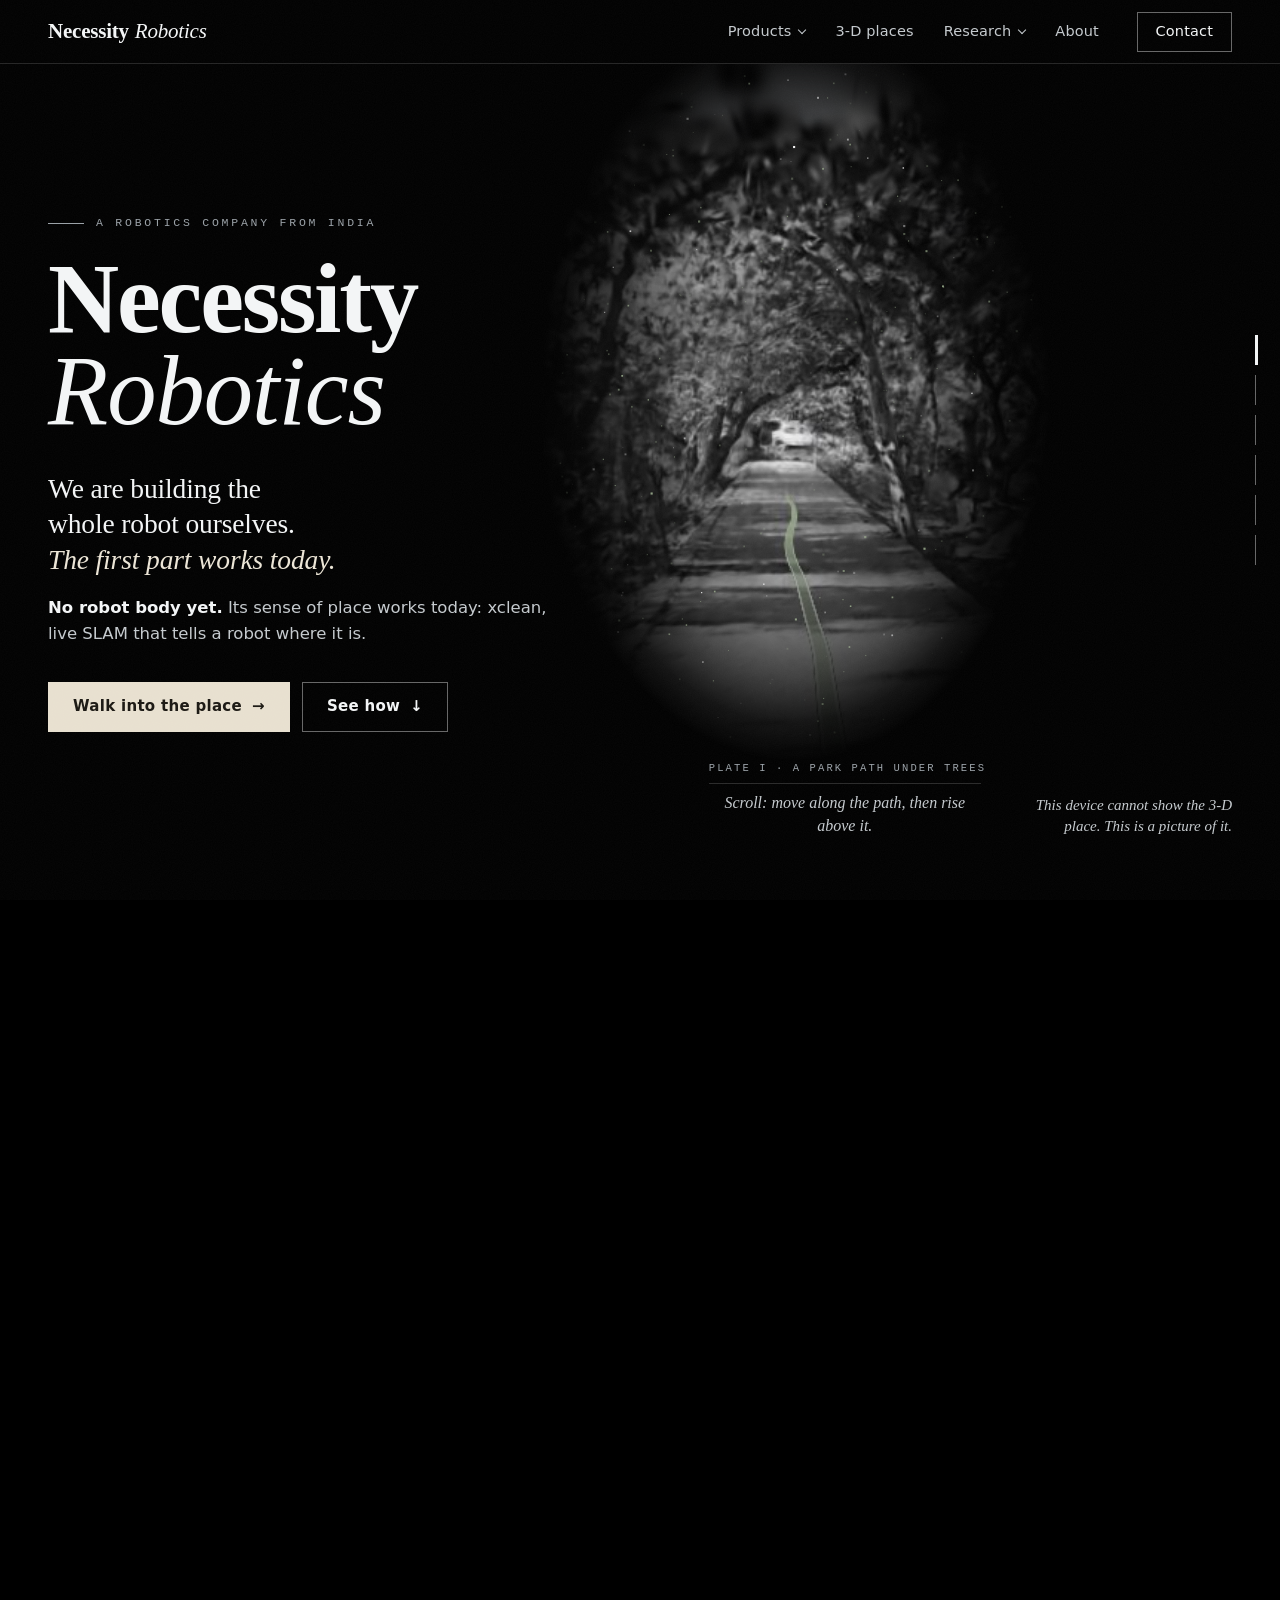
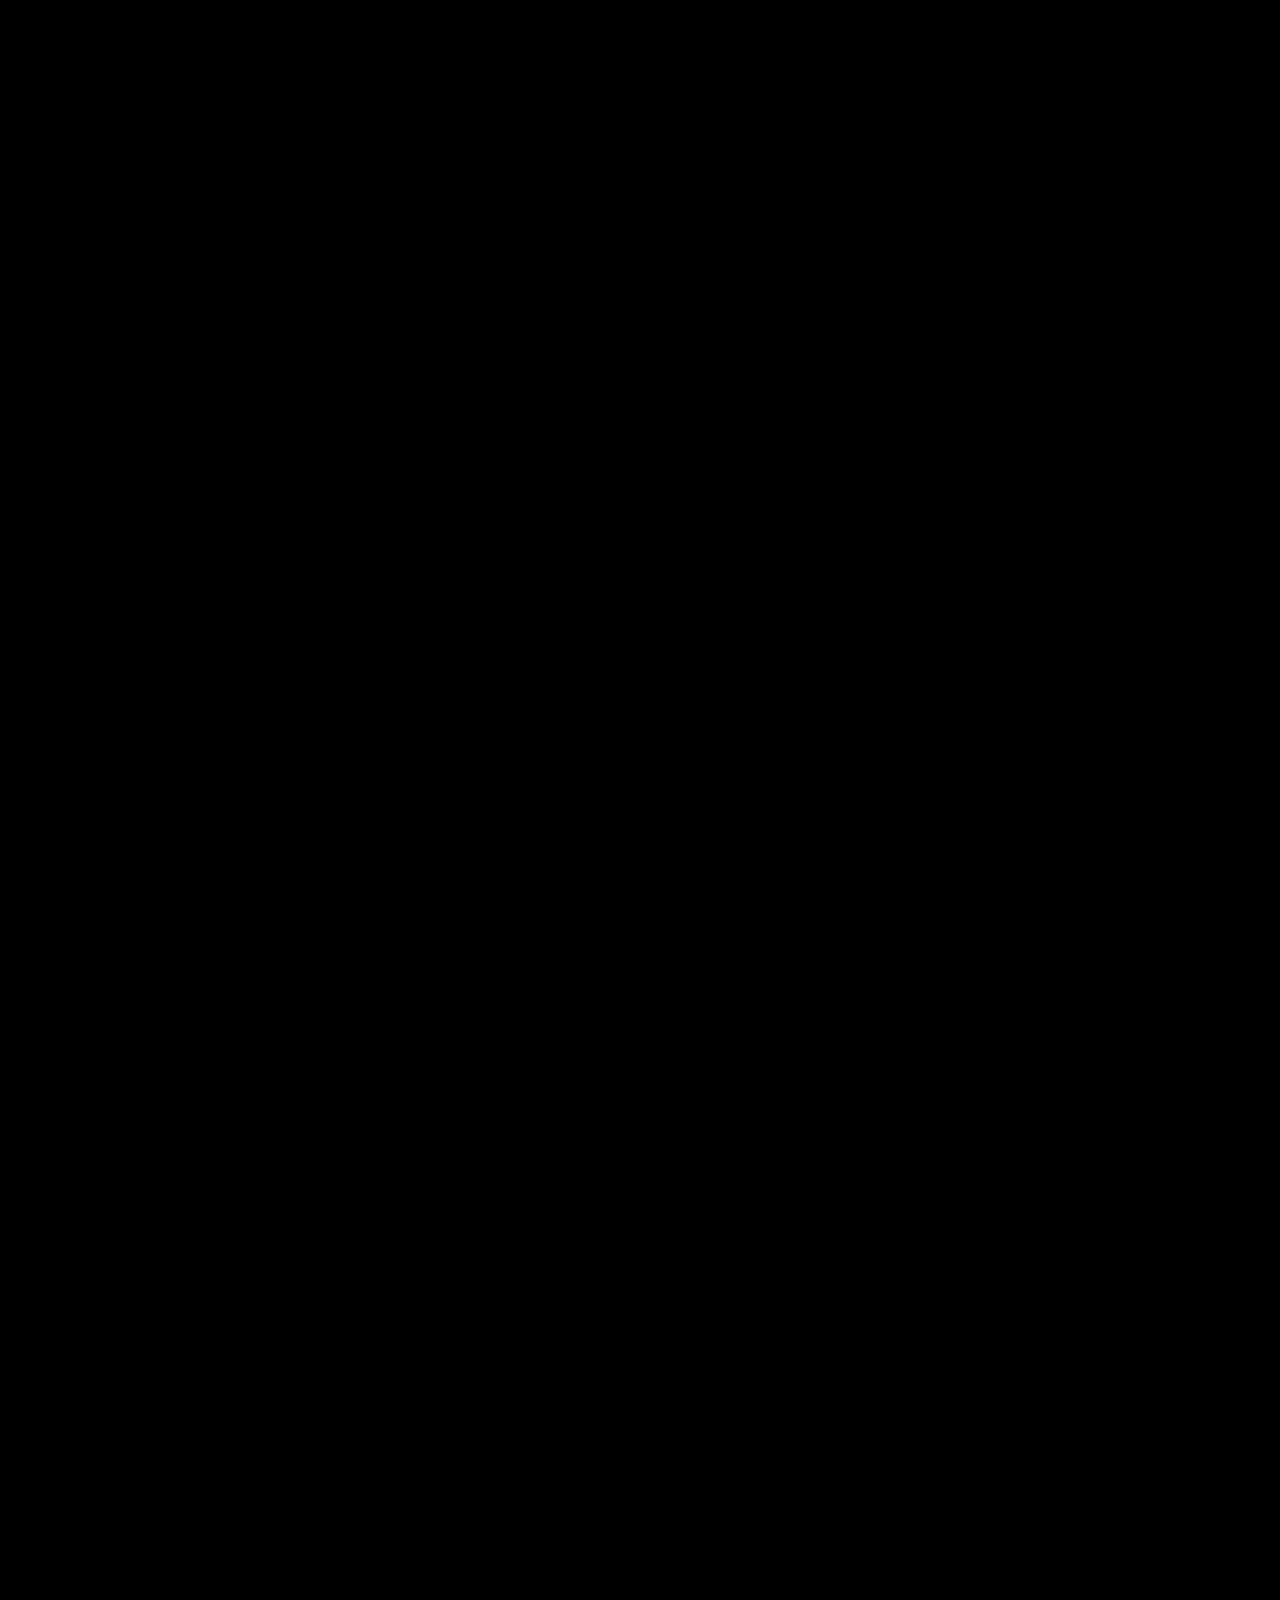
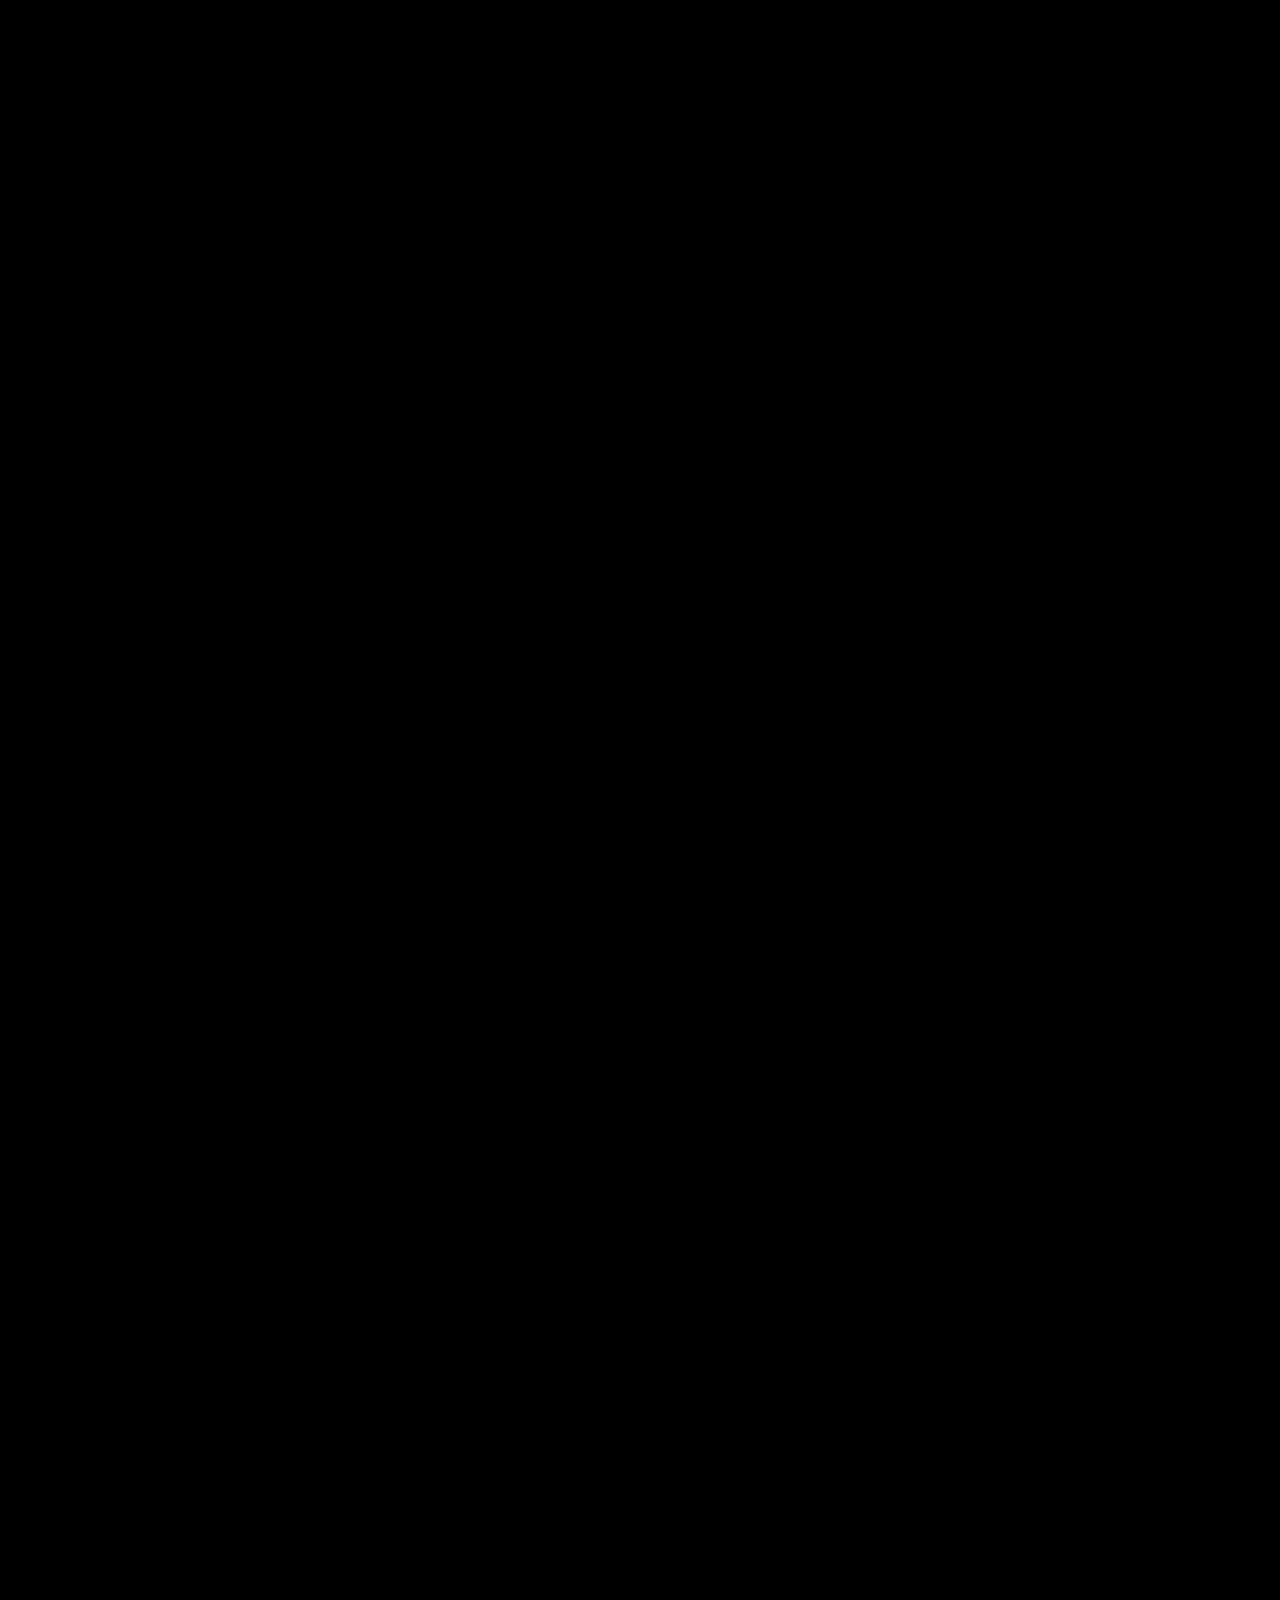
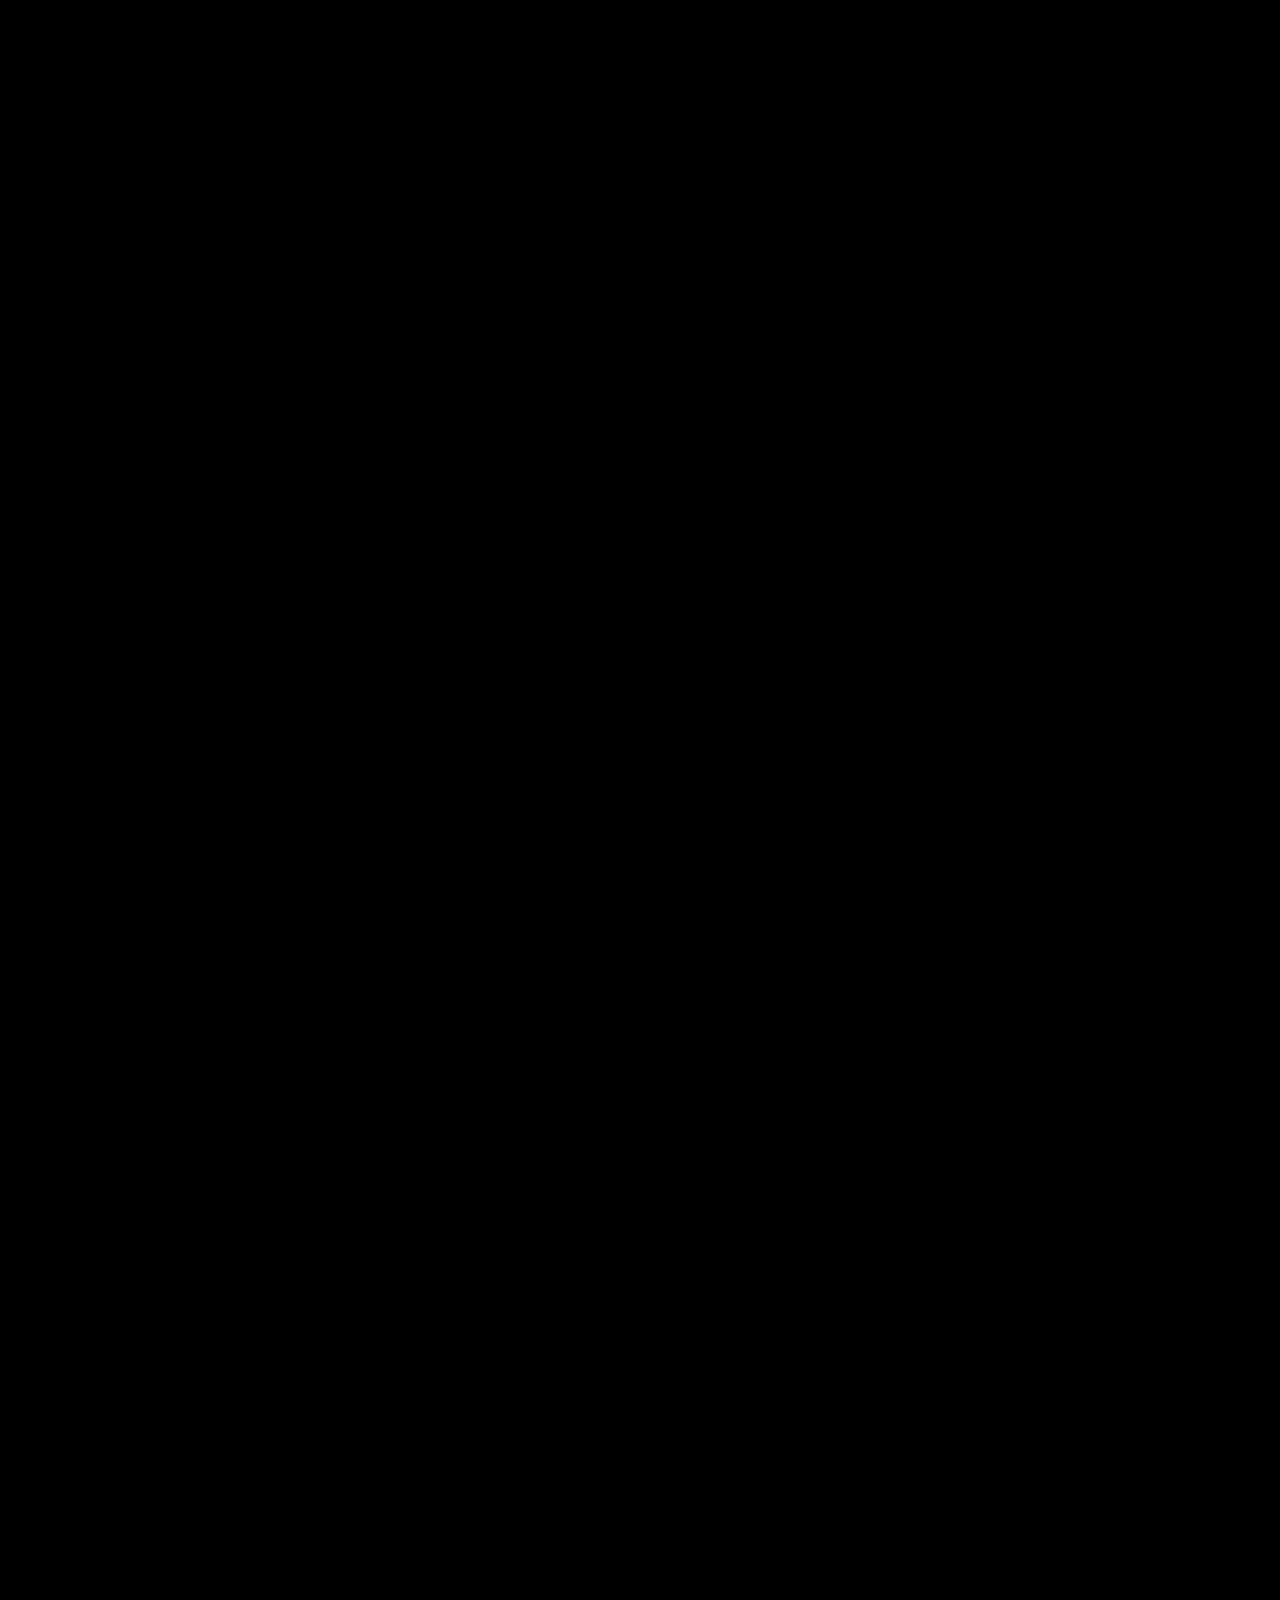
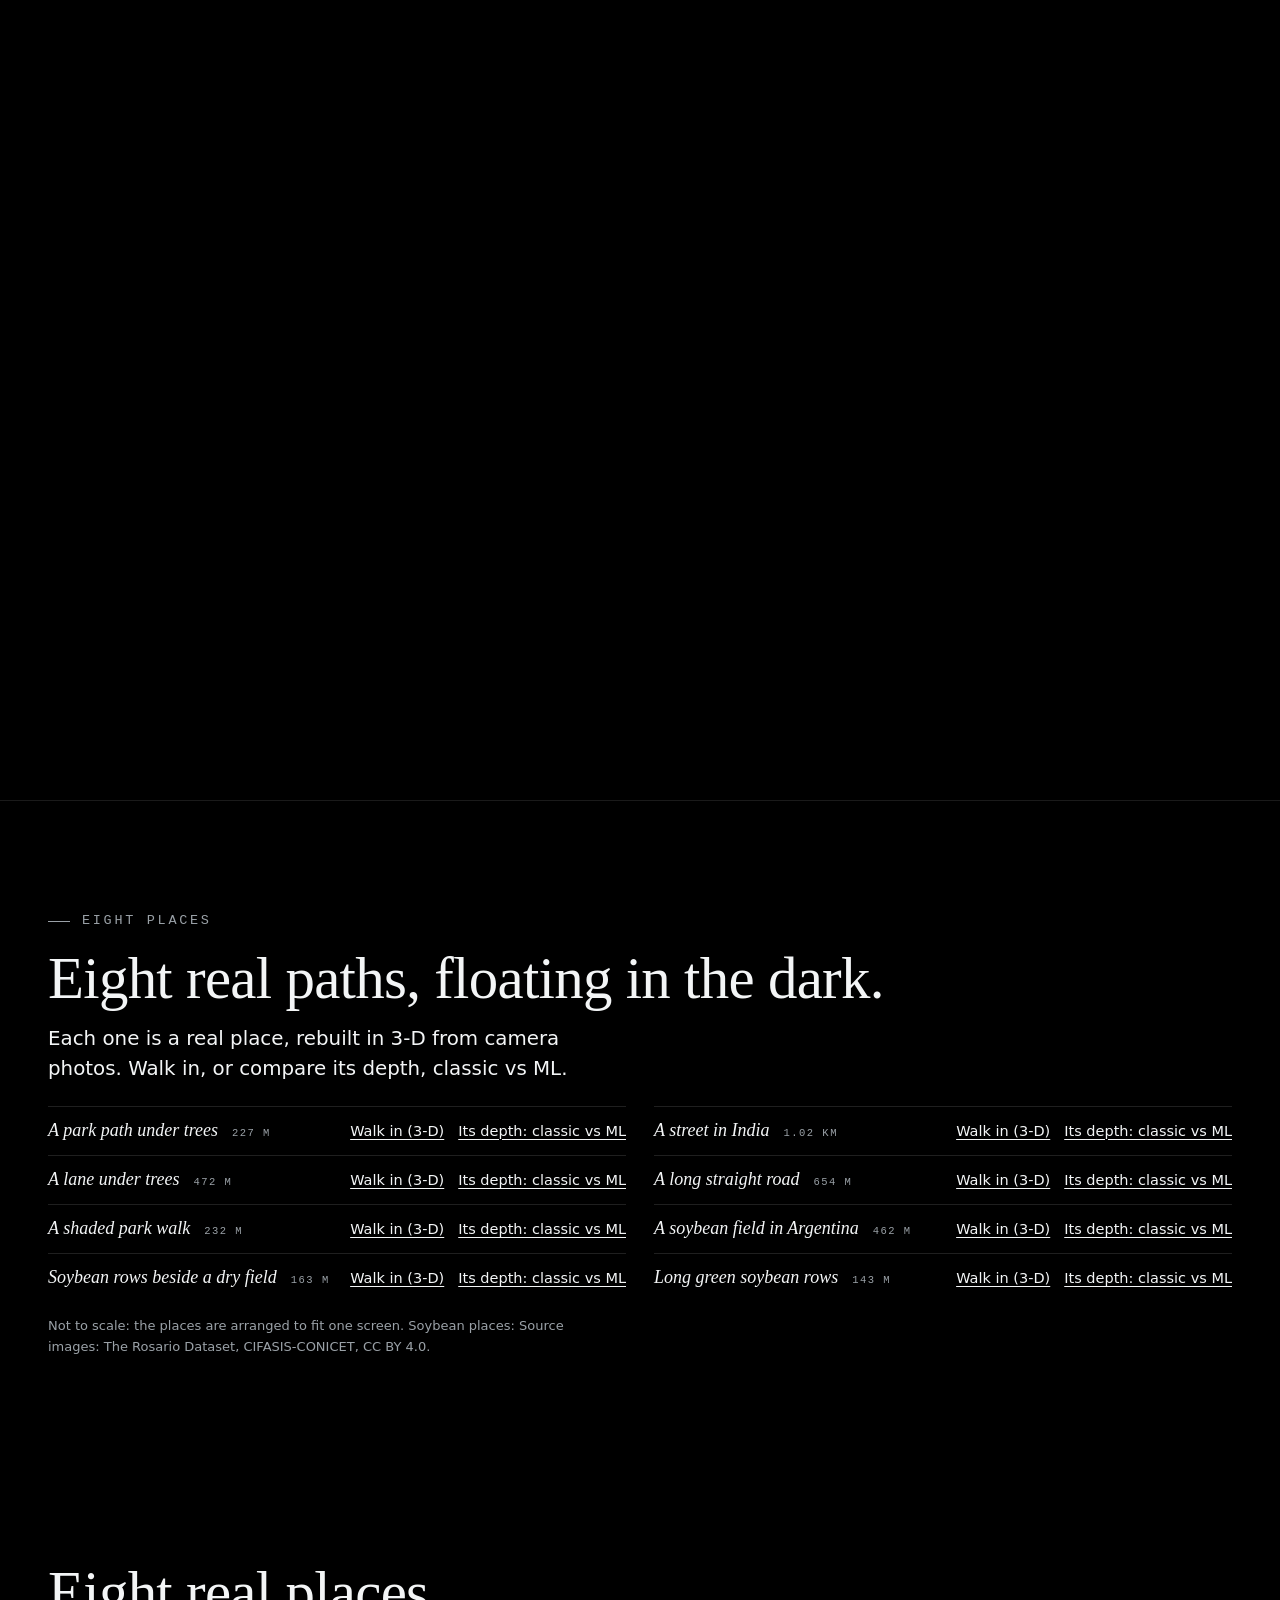
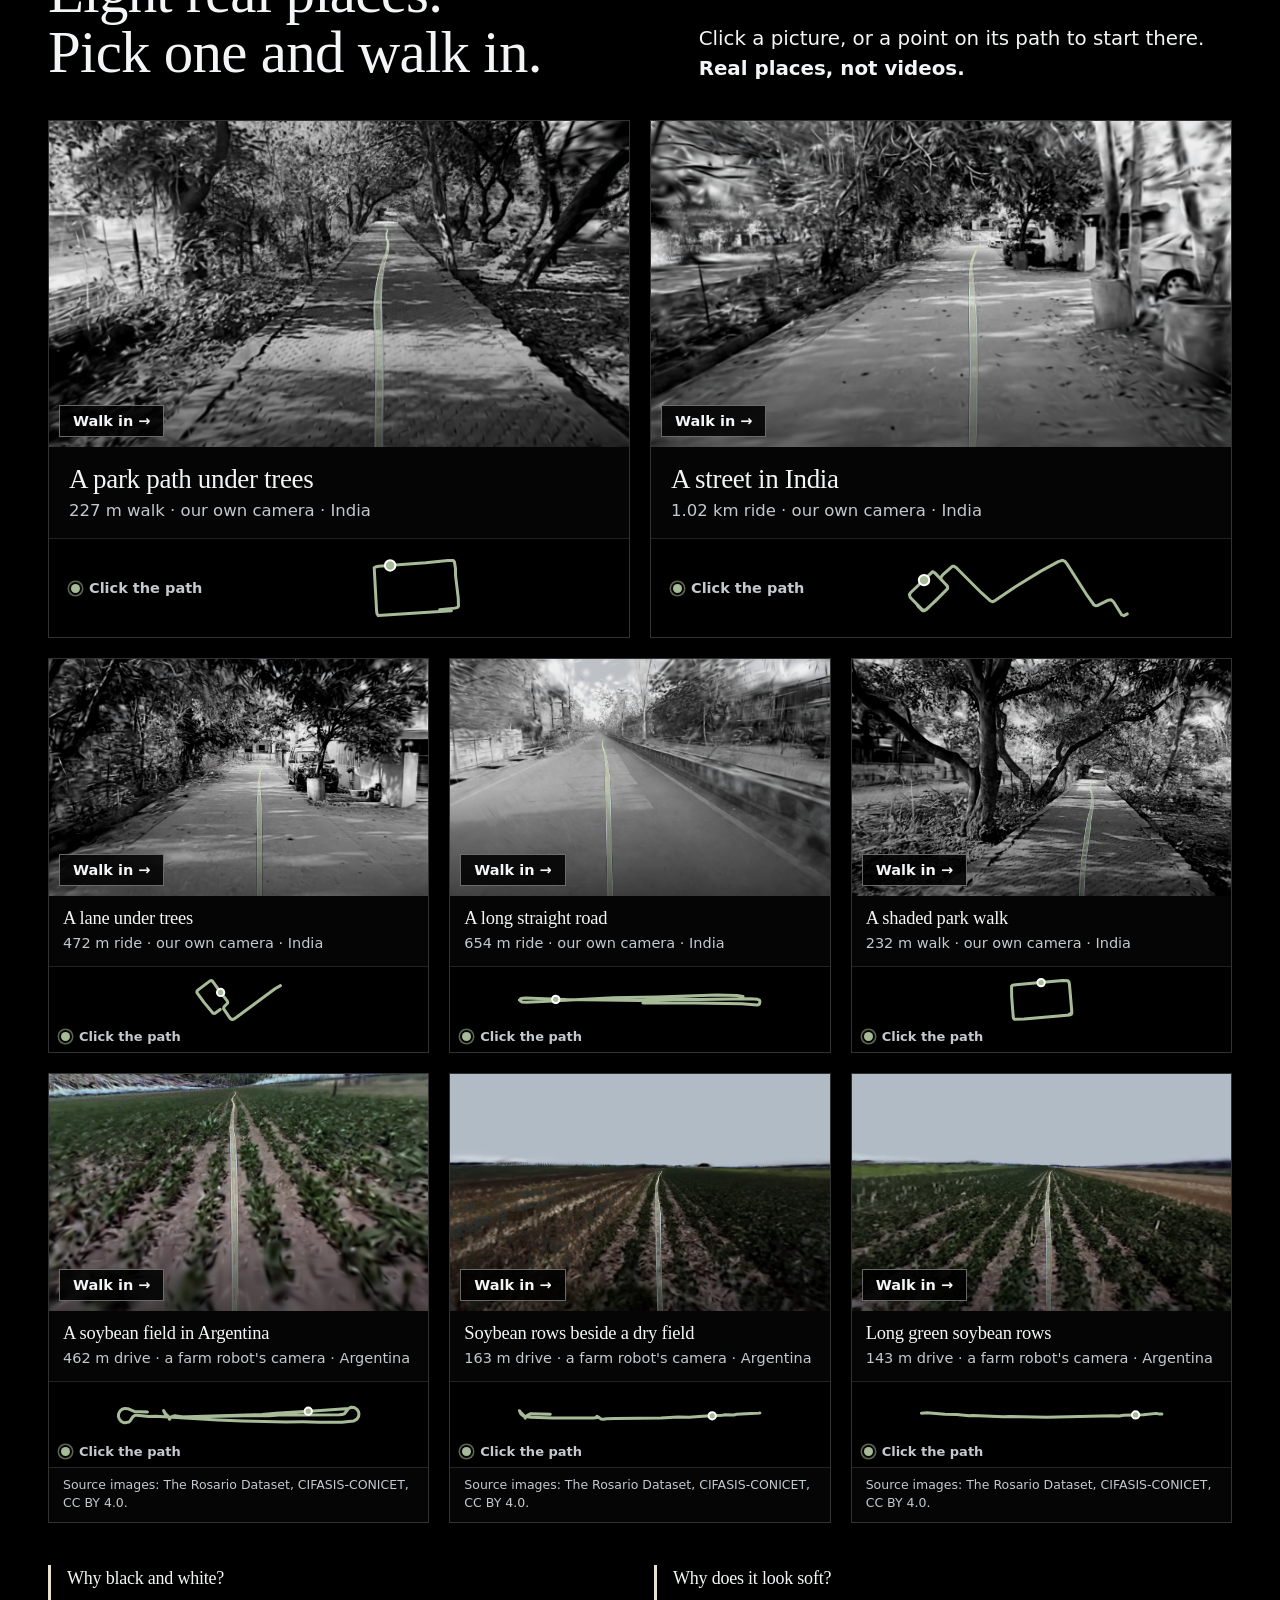
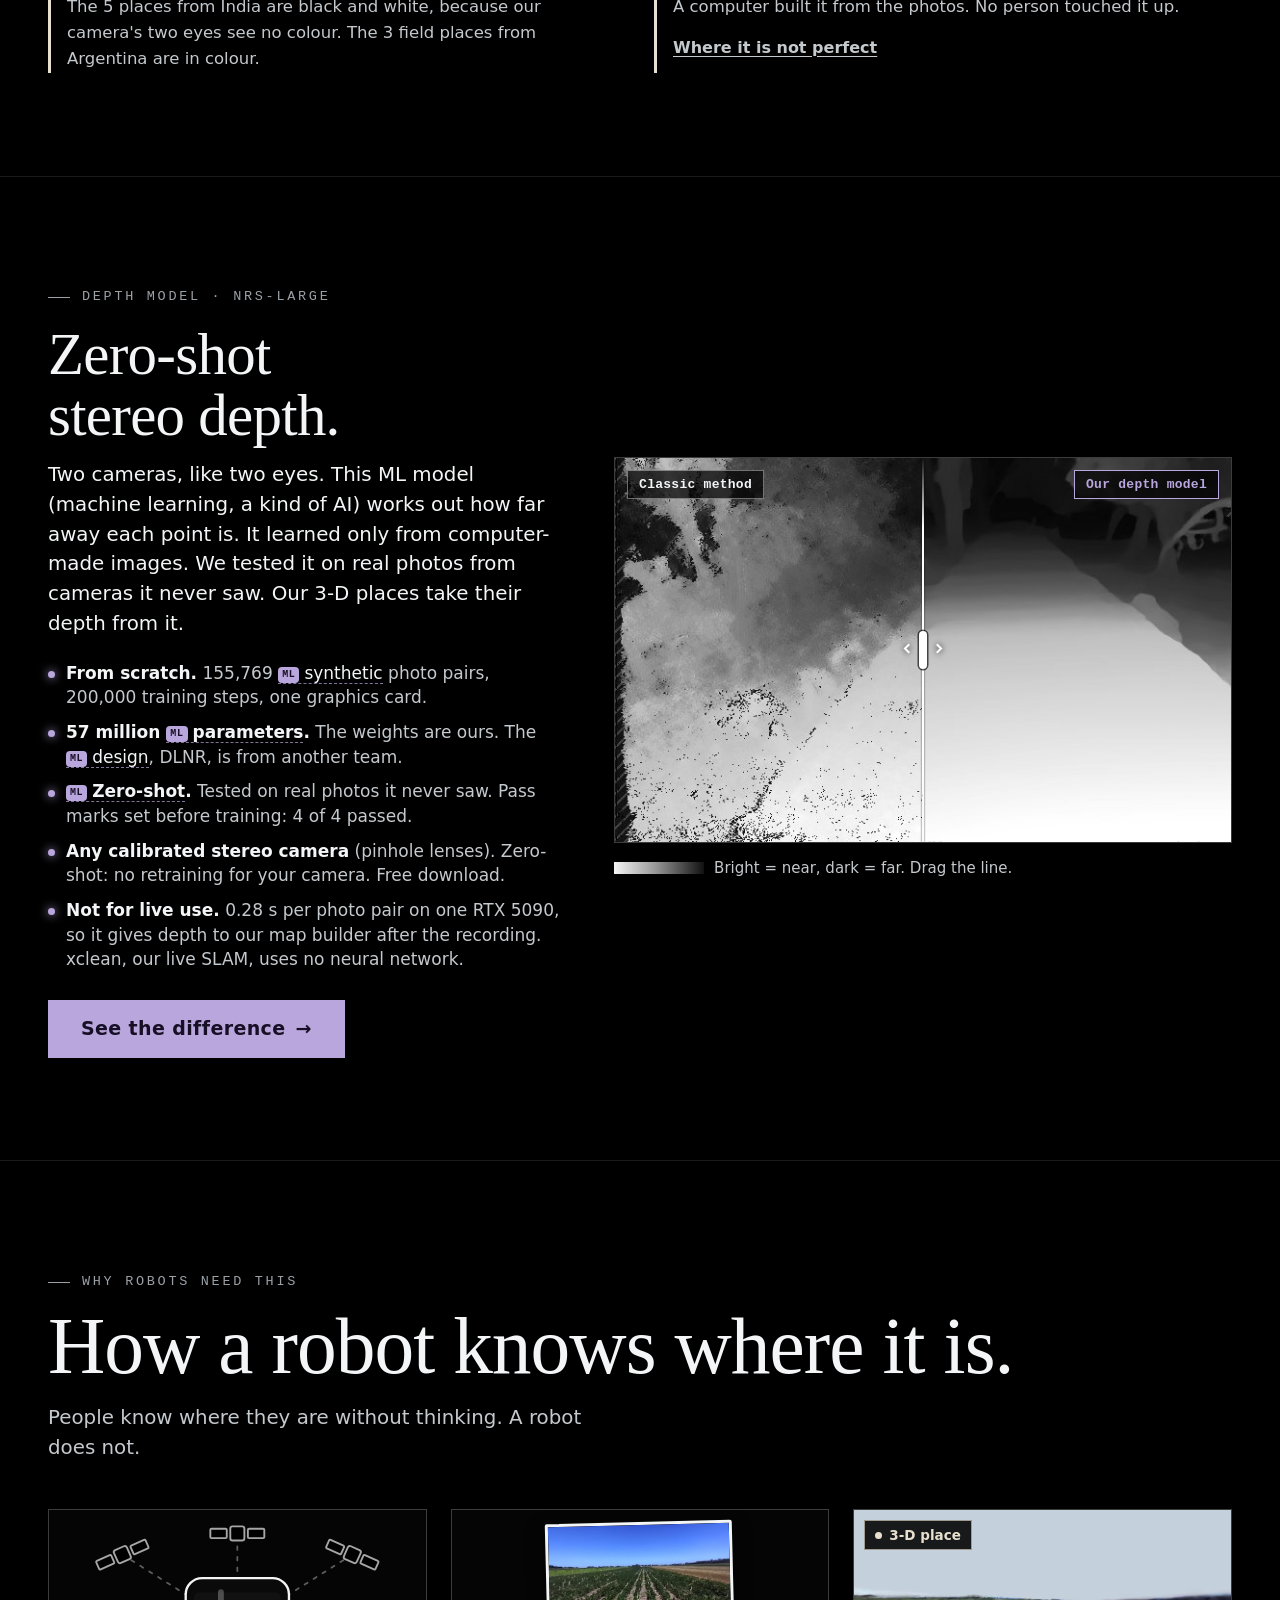
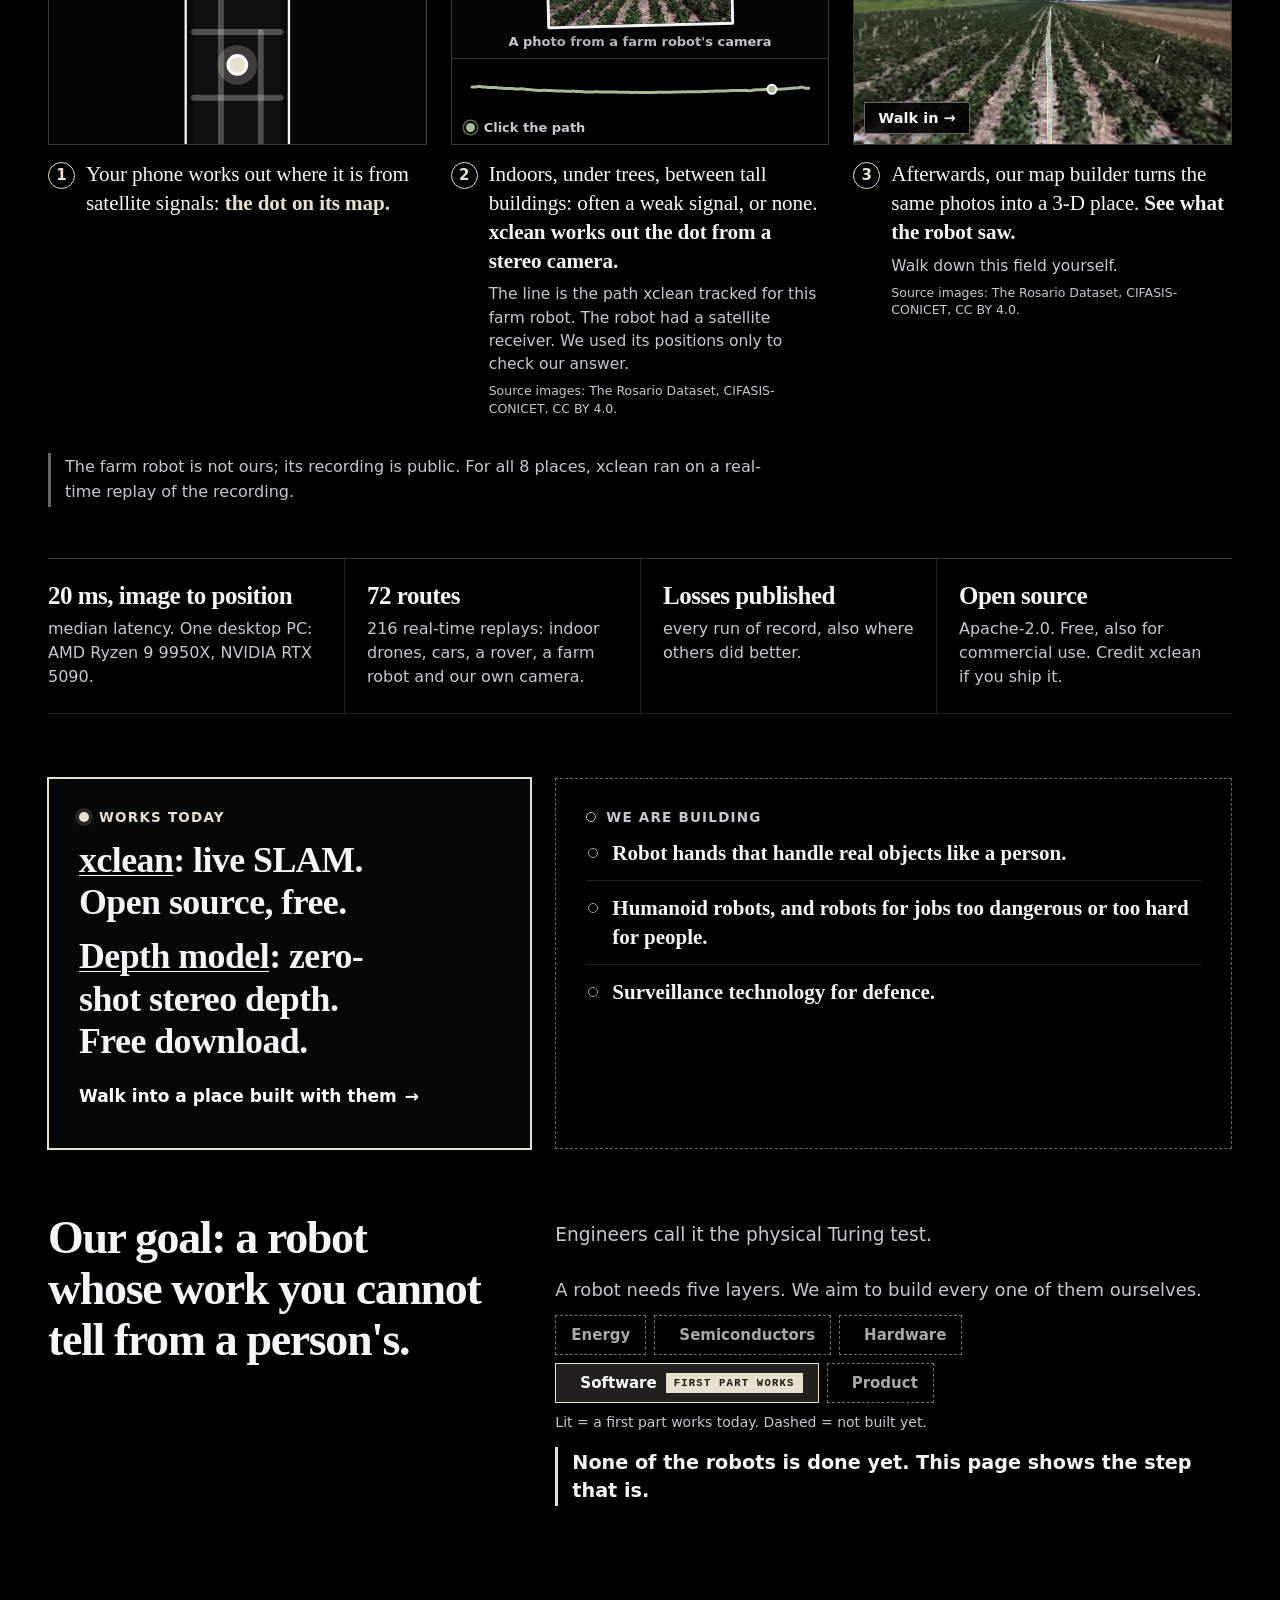
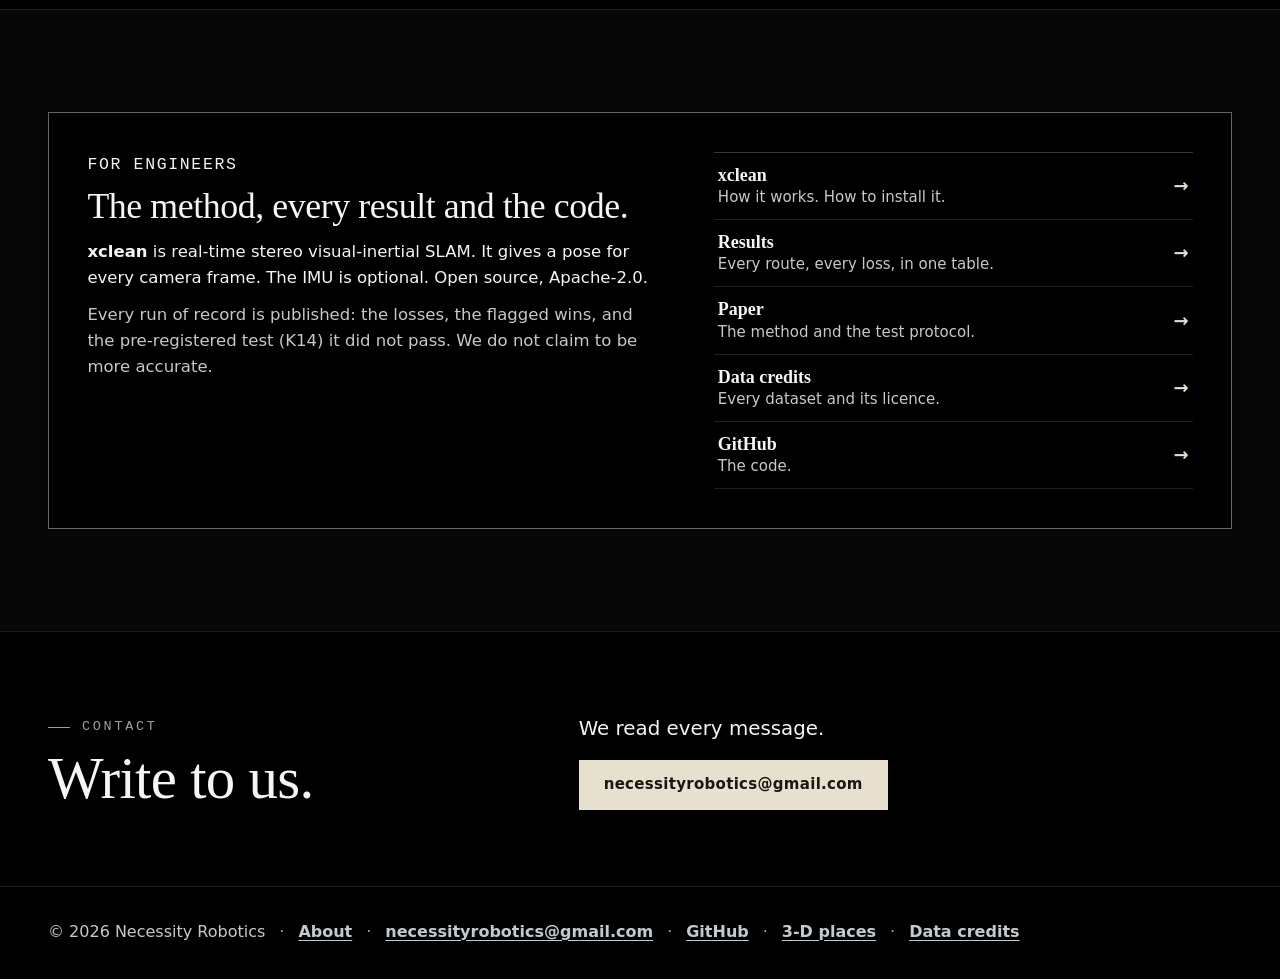
==== commit 2b91896c: "Site v12: company top bar, nrs-large depth maps, xclean 0.3.0 (any stereo rig), nrs-large released C" ====
--- a/index.html
+++ b/index.html
@@ -1,485 +1,425 @@
 <!doctype html>
-<html lang="en" class="ov">
+<html lang="en">
 <head>
-  <meta charset="utf-8">
-  <meta name="viewport" content="width=device-width, initial-scale=1, viewport-fit=cover">
-  <!-- page-to-page cross-fade opt-in, inline so it holds from the first style pass (site.css repeats it): without it the
-       incoming page can be styled before site.css arrives, and Chrome aborts the transition with an uncaught InvalidStateError -->
-  <style>@view-transition { navigation: auto; } @media (prefers-reduced-motion: reduce) { @view-transition { navigation: none; } }</style>
-  <title>Necessity Robotics</title>
-  <meta name="description" content="Necessity Robotics is a robotics company in India building humanoids, robots for edge cases and surveillance technology for defence, working to pass the physical Turing test. Our first open system: xclean, real-time stereo visual-inertial SLAM.">
-  <!-- sharing: absolute URLs (GitHub Pages); the card image is the hero's own poster (our recording, CC BY 4.0) -->
-  <link rel="canonical" href="https://necessityrobotics.github.io/">
-  <meta property="og:type" content="website">
-  <meta property="og:site_name" content="Necessity Robotics">
-  <meta property="og:title" content="Necessity Robotics">
-  <meta property="og:description" content="A robotics company in India building humanoids, robots for edge cases and surveillance technology for defence, working to pass the physical Turing test. Our first open system: xclean, real-time stereo visual-inertial SLAM.">
-  <meta property="og:url" content="https://necessityrobotics.github.io/">
-  <meta property="og:image" content="https://necessityrobotics.github.io/img/share.jpg">
-  <meta property="og:image:type" content="image/jpeg">
-  <meta property="og:image:width" content="1200">
-  <meta property="og:image:height" content="630">
-  <meta property="og:image:alt" content="Our 3-D map of a street in India (route oak_161834), rendered from xclean's camera poses; not camera video.">
-  <meta name="twitter:card" content="summary_large_image">
-  <meta name="theme-color" content="#000000">
-  <link rel="icon" href="data:image/svg+xml,%3Csvg xmlns='http://www.w3.org/2000/svg' viewBox='0 0 32 32'%3E%3Crect width='32' height='32' rx='7' fill='%23000000'/%3E%3Ccircle cx='16' cy='16' r='8' fill='none' stroke='%236cc9ff' stroke-width='2.6'/%3E%3Ccircle cx='16' cy='16' r='2.4' fill='%23f2f5fa'/%3E%3C/svg%3E">
-  <link rel="preload" as="image" href="img/maps/oak_161834.webp" fetchpriority="high">
-  <!-- integrator: the page's first data, fetched at once and handed to getJSON() (js/site.js). WebKit (Safari and every
-       iOS browser) never reused a <link rel=preload as=fetch> answer for fetch(): it downloaded each file twice -->
-  <script>window.__nrPre = Object.fromEntries(['data/maps.json', 'data/atlas.json', 'data/routes.json'].map(u => [u, fetch(u).catch(() => null)]));</script>
-  <link rel="stylesheet" href="css/site.css">
-  <link rel="stylesheet" href="css/world.css">
-  <link rel="stylesheet" href="css/home.css">
-  <!-- html.ov pins the overlays from the first paint (no layout change when the scripts start); without scripts they
-       are plain panels over the hero poster instead -->
-  <noscript><style>
-    .ov .pinbox { top: 0; bottom: auto; }
-    .ov .pin { position: static; height: auto; overflow: visible; }
-    .ov .pin-wrap { height: auto; padding-top: calc(var(--head-h) + 6vh); display: block; }
-    .ov .ov-panel, .ov .mcard, .ov .ex-chips { position: static; margin: 0 0 24px; }
-    .ov .ex-foot { position: static; }
-    .ov .beat--explore { z-index: 1; height: auto; padding-bottom: 24vh; } .ov .beat--explore .pinbox { position: relative; }   /* the atlas list is taller than its beat on phones; the story's feathered top falls below it */
-    .ov [data-ov], .ov [data-ov] a { opacity: 1; transform: none; pointer-events: auto; }
-    .ov .rail, .ov .world-hud, .ov .strip, .ov .sp-layer, .ov .ch-cap, .ov .split-note, .ov .dive-bar, .ov .hero-hint, .ov .when-fine, .ov .when-touch { display: none; }
-    .ov .title-hint, .ov .ex-hint, .ov .rise-cap, .ov .island-note, .ov .ex-note { display: none; }   /* they describe the moving stage (finished map, islands, rides), which needs scripts: only the hero's poster shows here */
-    .ov .rise-panel .mcard { border-top: 0; padding-top: 0; }
-  </style></noscript>
-  <!-- the import map comes before every module request (a modulepreload above it would void the map) -->
-  <script type="importmap">
-  {"imports":{
-    "three":"./vendor/three/three.module.js",
-    "three/addons/":"./vendor/three/addons/",
-    "@sparkjsdev/spark":"./vendor/spark/spark.module.js"
-  }}
-  </script>
-  <link rel="modulepreload" href="js/home.js">
-  <link rel="modulepreload" href="js/world/api.js">
-  <link rel="modulepreload" href="js/home/overlays.js">
-  <link rel="modulepreload" href="js/home/explore.js">
-  <link rel="modulepreload" href="js/home/facts.js">
-  <link rel="modulepreload" href="js/home/signposts.js">
-  <link rel="modulepreload" href="js/home/story.js">
-  <!-- review SP (H-SP1): the world's static module graph, three import levels deep, starts at once instead of after
-       home.js has run (4G phone: first 3-D frame 5.34-5.38 s -> 4.94-5.05 s); the 3-D modules (three, Spark, stage,
-       scene) are not preloaded, so devices on the still path never fetch them; routes.json starts with the data above -->
-  <link rel="modulepreload" href="js/world/world.js">
-  <link rel="modulepreload" href="js/world/debug.js">
-  <link rel="modulepreload" href="js/world/caps.js">
-  <link rel="modulepreload" href="js/world/timeline.js">
-  <link rel="modulepreload" href="js/world/core.js">
-  <link rel="modulepreload" href="js/world/input.js">
-  <link rel="modulepreload" href="js/world/loader.js">
-  <link rel="modulepreload" href="js/world/cache.js">
-  <link rel="modulepreload" href="js/world/camera.js">
-  <link rel="modulepreload" href="js/world/director.js">
-  <link rel="modulepreload" href="js/world/atlasmap.js">
-  <link rel="modulepreload" href="js/tour/track.js">
-  <link rel="modulepreload" href="js/tour/minimap.js">
-  <link rel="modulepreload" href="js/config.js">
-  <link rel="modulepreload" href="js/tally.js">
-  <script type="module" src="js/site.js"></script>
-  <script type="module" src="js/home.js"></script>
+<meta charset="utf-8">
+<meta name="viewport" content="width=device-width, initial-scale=1, viewport-fit=cover">
+<base href="/">
+<style>@view-transition { navigation: auto; } @media (prefers-reduced-motion: reduce) { @view-transition { navigation: none; } }</style>
+<title>Necessity Robotics</title>
+<meta name="theme-color" content="#000000">
+<meta name="description" content="Necessity Robotics is a robotics company from India, working towards physical AI. We are building the whole robot ourselves. The first part works today: software that tells a robot where it is. Walk into a real place, rebuilt in 3-D from its camera photos. Not a video: you move in it yourself.">
+<link rel="canonical" href="https://necessityrobotics.github.io/">
+<meta property="og:type" content="website">
+<meta property="og:site_name" content="Necessity Robotics">
+<meta property="og:title" content="Necessity Robotics: a robotics company from India">
+<meta property="og:description" content="A robotics company from India, working towards physical AI. We are building the whole robot ourselves. The first part works today: software that tells a robot where it is. Walk into a real place, rebuilt in 3-D from its camera photos.">
+<meta property="og:url" content="https://necessityrobotics.github.io/">
+<meta property="og:image" content="https://necessityrobotics.github.io/img/share.jpg">
+<meta property="og:image:type" content="image/jpeg">
+<meta property="og:image:width" content="1200">
+<meta property="og:image:height" content="630">
+<meta property="og:image:alt" content="A street in India as a 3-D place, built from camera photos by our software. Not a video.">
+<meta name="twitter:card" content="summary_large_image">
+<link rel="icon" href="data:image/svg+xml,%3Csvg xmlns='http://www.w3.org/2000/svg' viewBox='0 0 32 32'%3E%3Crect width='32' height='32' rx='7' fill='%23000000'/%3E%3Ccircle cx='16' cy='16' r='8' fill='none' stroke='%23e8e0cf' stroke-width='2.6'/%3E%3Ccircle cx='16' cy='16' r='2.4' fill='%23f2f5fa'/%3E%3C/svg%3E">
+<script>document.documentElement.dataset.acc = 'trio';</script>
+<script>document.documentElement.classList.add('js'); window.__fOpen = '/explore.html'; window.__noAccentBar = true;</script>
+<script>/* before any other script: f-desk (desktop), f-drift (the first picture walks in from the first paint), f-hidden (a background tab holds it). Scroll: the page restores positions itself (manual): each history entry keeps its own position (history.state.fy, saved as the visitor scrolls), so Back and Forward return there, also inside the page; a reload restores nothing and starts at the top, where the first screen walks. */(function(){try{var d=document.documentElement,q=new URLSearchParams(location.search),m=function(x){return matchMedia(x).matches;};if(!m('(max-width: 760px)')){d.classList.add('f-desk');if(!m('(prefers-reduced-motion: reduce)')&&q.get('snap')!=='1'&&q.get('ride')!=='0')d.classList.add('f-drift');}var h=function(){d.classList.toggle('f-hidden',document.visibilityState==='hidden');};h();document.addEventListener('visibilitychange',h);if(!('scrollRestoration' in history))return;history.scrollRestoration='manual';var sv=function(){try{var s=history.state;s=s&&typeof s==='object'?Object.assign({},s):{};s.fy=Math.round(scrollY);history.replaceState(s,'');}catch(e){}},tm=0;addEventListener('scroll',function(){clearTimeout(tm);tm=setTimeout(sv,250);},{passive:true});addEventListener('pagehide',sv);var go=function(){var s=history.state;if(s&&typeof s.fy==='number')scrollTo(0,s.fy);};addEventListener('popstate',go);var n=performance.getEntriesByType&&performance.getEntriesByType('navigation')[0];if(n&&n.type==='back_forward'){addEventListener('DOMContentLoaded',go);addEventListener('load',go);}}catch(e){}})();</script>
+<script type="importmap">
+{"imports":{
+  "three":"/vendor/three/three.module.js",
+  "three/addons/":"/vendor/three/addons/",
+  "@sparkjsdev/spark":"/vendor/spark/spark.module.js"
+}}
+</script>
+<!-- the v4 sections (8894); F's stage (C's photo + the live site's pull-back); the V12 skin (black, V11 type, one accent) -->
+<link rel="stylesheet" href="css/site.css">
+<link rel="stylesheet" href="css/v4.css">
+<link rel="stylesheet" href="css/home4.css">
+<link rel="stylesheet" href="css/dark.css">
+<link rel="stylesheet" href="css/x.css">
+<link rel="stylesheet" href="css/ml.css">
+<link rel="stylesheet" href="css/depth.css">
+<link rel="stylesheet" href="/_concepts4/F/place/place.css" data-pl-css="1">
+<link rel="stylesheet" href="/_concepts4/F/c.css">
+<link rel="stylesheet" href="/_concepts4/F/home.css">
+<link rel="stylesheet" href="/_concepts4/F/f.css">
+<link rel="stylesheet" href="css/recolour.css">
+<link rel="stylesheet" href="css/v12.css">
+<link rel="stylesheet" href="css/accent.css">
 </head>
-<body class="home">
-<a class="skip" href="#main">Skip to content</a>
-<header class="head is-top">
-  <div class="wrap">
-    <a class="wordmark" href="./" aria-label="Necessity Robotics, home">Necessity <i>Robotics</i></a>
-    <button class="nav-btn" type="button" aria-expanded="false" aria-controls="nav"><span>Menu</span></button>
-    <nav class="nav" id="nav" aria-label="Main">
-      <a href="xclean.html">xclean</a>
-      <a href="results.html">Results</a>
-      <a href="maps.html">Maps</a>
-      <a href="paper.html">Paper</a>
-      <a href="credits.html">Data credits</a>
-      <a class="nav-gh" href="https://github.com/necessityrobotics/xclean" data-code-href>GitHub</a>
+<body class="v12">
+<a class="skip" href="#places">Skip to the places</a>
+<!-- gen:header -->
+<header class="v4-head nr-head">
+  <div class="wrap v4-head-in">
+    <a class="wordmark v4-wordmark" href="./" aria-label="Necessity Robotics, home" aria-current="page">Necessity <i>Robotics</i></a>
+    <nav class="v4-nav nr-nav" id="v4-nav" aria-label="Main">
+      <div class="nr-dd" data-dd="products">
+        <button class="nr-dd-btn" type="button" aria-expanded="false" aria-controls="nr-dd-products">Products<span class="nr-chev" aria-hidden="true"></span></button>
+        <div class="nr-dd-panel nr-dd-panel--2" id="nr-dd-products">
+          <p class="nr-dd-h">Products</p>
+          <a class="nr-dd-item nr-dd-item--path" href="xclean.html"><span class="nr-dd-k">Live SLAM</span><span class="nr-dd-n">xclean</span><span class="nr-dd-t">Tells a robot where it is, from a stereo camera.</span><span class="nr-dd-s">Open source &middot; Apache-2.0</span></a>
+          <a class="nr-dd-item nr-dd-item--ml" href="depth.html"><span class="nr-dd-k">Zero-shot ML</span><span class="nr-dd-n">Depth model</span><span class="nr-dd-t">How far away each point is, from two camera photos.</span><span class="nr-dd-s">nrs-large &middot; Free download</span></a>
+        </div>
+      </div>
+      <a class="nr-a" href="maps.html">3-D places</a>
+      <div class="nr-dd" data-dd="research">
+        <button class="nr-dd-btn" type="button" aria-expanded="false" aria-controls="nr-dd-research">Research<span class="nr-chev" aria-hidden="true"></span></button>
+        <div class="nr-dd-panel" id="nr-dd-research">
+          <p class="nr-dd-h">Research</p>
+          <a class="nr-dd-item" href="results.html"><span class="nr-dd-n">Results</span><span class="nr-dd-t">Every route and every loss, in one table.</span></a>
+          <a class="nr-dd-item" href="paper.html"><span class="nr-dd-n">Paper</span><span class="nr-dd-t">The method and the test protocol.</span></a>
+        </div>
+      </div>
+      <a class="nr-a" href="about.html">About</a>
+      <a class="nr-a nr-a--contact" href="#contact">Contact</a>
     </nav>
+    <a class="nr-cta" href="#contact">Contact</a>
+    <button class="v4-menu-btn" type="button" aria-expanded="false" aria-controls="v4-nav"><span class="v4-menu-ico" aria-hidden="true"></span><span class="v4-menu-txt">Menu</span></button>
   </div>
 </header>
-
-<main id="main" tabindex="-1">
-  <!-- ============ THE WORLD: one sticky 3-D stage under every beat (MASTER_PLAN.md sections 1 and 3.3) ============
-       The engine (js/world, css/world.css) draws the stage and writes the data-* state on #world; this file holds the
-       beats (each [data-beat] element's height is its scroll length, css/home.css --beat-h) and the 2-D overlays.
-       Without scripts the overlays are plain panels that scroll over the hero poster. -->
-  <div class="world" id="world" data-mode="still" data-beat="hero">
-    <div class="stage">
-      <div class="stage-media" aria-hidden="true">
-        <canvas class="stage-canvas" data-world="canvas"></canvas>
-        <div class="stage-posters" data-world="posters">
-          <img data-island="oak_161834" src="img/maps/oak_161834.webp" alt="" width="1280" height="800" fetchpriority="high" decoding="async" draggable="false">
-          <img data-island="rosario_01" data-src="img/maps/rosario_01.webp" alt="" width="1280" height="716" decoding="async" draggable="false">
-          <img data-island="oak_161206" data-src="img/maps/oak_161206.webp" alt="" width="1280" height="800" decoding="async" draggable="false">
-          <img data-island="oak_164424" data-src="img/maps/oak_164424.webp" alt="" width="1280" height="800" decoding="async" draggable="false">
-          <img data-island="oak_160543" data-src="img/maps/oak_160543.webp" alt="" width="1280" height="800" decoding="async" draggable="false">
-          <img data-island="oak_164002" data-src="img/maps/oak_164002.webp" alt="" width="1280" height="800" decoding="async" draggable="false">
-          <img data-island="rosario_03" data-src="img/maps/rosario_03.webp" alt="" width="1280" height="716" decoding="async" draggable="false">
-          <img data-island="rosario_04" data-src="img/maps/rosario_04.webp" alt="" width="1280" height="716" decoding="async" draggable="false">
-        </div>
-        <div class="stage-dip"></div>
-      </div>
-      <div class="stage-veil" aria-hidden="true"></div>
-      <div class="stage-fade" aria-hidden="true"></div>
-      <div class="world-labels" data-world="labels" aria-hidden="true"></div>
-      <div class="world-hud">
-        <div class="hud-map">
-          <p class="hud-head"><span class="hud-k">Top view</span><span class="hud-state" data-world="state">Preview</span></p>
-          <canvas class="hud-mini" data-world="minimap" aria-hidden="true"></canvas>
-          <p class="hud-foot"><span class="hud-tele" data-world="telemetry"></span><span class="hud-scale" data-world="scale"></span></p>
-        </div>
-        <div class="hud-atlas">
-          <p class="hud-head"><span class="hud-k">Atlas · top view</span></p>
-          <canvas class="hud-atlasmap" data-world="atlasmap" role="img" aria-label="Top view of the atlas"></canvas>
-        </div>
-        <p class="world-credit">Rosario islands: The Rosario Dataset, CIFASIS-CONICET, CC BY 4.0</p>
-        <p class="hud-hint"><span class="when-fine">Drag to look around</span><span class="when-touch">Swipe sideways to look around</span></p>
-        <button class="hud-tilt" data-world="tilt" type="button" aria-pressed="false" hidden>Tilt to look</button>
-        <p class="hud-tilt-msg" role="status"></p>
-      </div>
-    </div>
-
-    <!-- 0. FIRST SCREEN: the company name over our own map (look unchanged) -->
-    <section class="hero" data-beat="hero" data-island="oak_161834" data-head-over aria-labelledby="hero-name">
-      <div class="hero-scrim" aria-hidden="true"></div>
-      <div class="wrap hero-inner">
-        <div class="hero-copy">
-          <p class="eyebrow hero-in" style="--d:0">Robotics · Built in India</p>
-          <h1 class="hero-name hero-in" id="hero-name" style="--d:1"><span>Necessity</span> <span>Robotics</span></h1>
-          <p class="hero-lead hero-in" style="--d:2">We are building physical agents: humanoids and robots that do real work in the physical world, as well as people do, and then better. Our goal is to pass the physical Turing test. Our first open system, <strong>xclean</strong>, is a real-time stereo visual-inertial SLAM. <span data-code-when="pending" hidden>Its open-source release (Apache-2.0) is coming soon.</span><span data-code-when="public">It is open source under Apache-2.0: <a href="https://github.com/necessityrobotics/xclean/archive/refs/tags/v0.2.0.zip">download xclean 0.2.0</a>.</span></p>
-          <div class="btns hero-in" style="--d:3">
-            <a class="btn btn--ion" href="#maps">See our work <span class="arr" aria-hidden="true">↓</span></a>
-            <a class="btn" href="viewer.html">Fly a 3-D map <span class="arr" aria-hidden="true">→</span></a>
+<!-- /gen:header -->
+<main id="main">
+  <section class="h-hero" id="hero" aria-label="Necessity Robotics">
+    <div class="h-stage" id="stage" data-stop="0">
+
+      <div class="h-place" id="place" aria-hidden="true">
+        <picture>
+          <source id="still-p" media="(max-width: 760px)" srcset="/img/places/oak_161206_p.jpg">
+          <img class="pl-still" id="still" src="/_concepts4/F/img/first.jpg" data-place="oak_161206" alt="" fetchpriority="high">
+        </picture>
+      </div>
+      <!-- the first screen: the dark over the place (dark.js; site v4.1's "out of the dark") -->
+      <canvas class="f-dark" id="dark" aria-hidden="true"></canvas>
+      <!-- stops 4 and 5: the eight places, the floating trajectories (atlas.js): names and islands are doors -->
+      <div class="f-atlas-in" id="atlas-in">
+        <canvas class="f-atlas-canvas" aria-hidden="true"></canvas>
+        <div class="f-atlas-labels"></div>
+        <div class="f-atlas-pick" role="dialog" hidden></div>
+      </div>
+      <div class="h-veil" id="veil"></div>
+
+      <div class="h-first" id="first">
+        <div class="h-id">
+          <p class="c-eyebrow">A robotics company from India</p>
+          <p class="h-name"><span>Necessity</span> <span class="h-name-2">Robotics</span></p>
+          <h1 class="h-h1">We are building the whole robot ourselves. <span class="h-acc">The first part works today.</span></h1>
+          <p class="h-sub"><b>No robot body yet.</b> Its sense of place works today: xclean, live SLAM that tells a robot where it is.</p>
+          <div class="h-cta">
+            <a class="btn btn--acc h-go" href="explore.html?map=oak_161206&amp;at=117" data-open="">Walk into the place <span aria-hidden="true">&rarr;</span></a>
+            <a class="btn h-more" href="#s1">See how <span aria-hidden="true">&darr;</span></a>
           </div>
-          <a class="skip-tour" href="#work">Skip the 3-D tour</a>
-        </div>
-      </div>
-      <div class="wrap hero-foot">
-        <p class="hero-cap"><b>Behind this text</b> <span class="hero-state" data-s="poster">Preview</span> Our 3-D map of <a href="viewer.html?map=oak_161834">oak_161834</a>, a street ride we recorded in India with our OAK-D-Lite camera, flown along the trajectory xclean published in a real-time replay of that recording. <span class="hero-hint"><span class="when-fine">Move the mouse to look around.</span><span class="when-touch">Swipe sideways to look around.</span></span> A reconstruction, not camera video.</p>
-        <a class="hero-scroll" href="#maps" aria-label="Scroll to the maps"><span></span></a>
-      </div>
-    </section>
-
-    <!-- 1. RISE: the camera climbs out of the street until the whole finished map lies below -->
-    <section class="beat beat--rise" data-beat="rise" data-island="oak_161834" data-variant="reveal" aria-labelledby="rise-h">
-      <div class="pinbox"><div class="pin">
-        <div class="wrap pin-wrap">
-          <div class="ov-panel rise-panel" data-ov="off">
-            <h2 class="sr" id="rise-h">The finished map</h2>
-            <p class="rise-cap">The finished map, seen whole: the stereo depth of xclean's keyframes, computed afterwards by our map builder and placed with xclean's live poses; the blue line is xclean's live trajectory.</p>
-            <article class="mcard mcard--compact" data-map="oak_161834" aria-labelledby="mc0-h">
-              <p class="mcard-k"><span data-f="place">India</span> · <span data-f="id">oak_161834</span></p>
-              <h3 id="mc0-h" data-f="title">Street ride</h3>
-              <p class="mcard-meta" data-f="platform">OAK-D-Lite, our own recording</p>
-              <dl class="mcard-stats">
-                <div><dt>Route</dt><dd data-f="path">1.02 km</dd></div>
-                <div><dt>Duration</dt><dd data-f="dur">199.5 s</dd></div>
-                <div><dt>Keyframes</dt><dd data-f="kf">1,873</dd></div>
-                <div><dt>Gaussians <span class="nb">(full map)</span></dt><dd data-f="g">2.00 M</dd></div>
-              </dl>
-              <p class="mcard-credit"><a class="lic" href="credits.html#maps" data-f="lic">CC BY 4.0 · own data</a> <span data-f="credit">3-D map by Necessity Robotics (xclean).</span></p>
-              <p class="mcard-links"><a class="btn btn--ion" href="viewer.html?map=oak_161834&amp;cam=pov" data-explore>Explore in 3-D<span class="sr"> the Street ride map (oak_161834)</span> <span class="arr" aria-hidden="true">→</span></a> <a class="mcard-lim" href="maps.html#lim-oak_161834">Known limits<span class="sr"> of oak_161834</span></a></p>
-            </article>
+        </div>
+      </div>
+      <p class="h-hint" id="hint"><span class="h-plate">Plate I &middot; A park path under trees</span><span id="hint-t">Scroll: move along the path, then rise above it.</span></p>
+
+      <div class="h-cap" data-cap="1" id="s1">
+        <p class="c-k">I &middot; The place</p>
+        <h2>One camera. One walk.</h2>
+        <p>A person carried a stereo camera down this path. xclean tracked it. <b>Our depth model</b> worked out the depth. <span class="h-live"><span class="when-fine">Move your mouse: near trees slide past far trees.</span></span></p>
+      </div>
+      <div class="h-cap" data-cap="2">
+        <p class="c-k">II &middot; Pull back</p>
+        <h2>A video cannot leave its camera. This place can.</h2>
+        <p>Scroll to rise out of the path.</p>
+      </div>
+      <div class="h-cap" data-cap="3">
+        <p class="c-k">III &middot; The whole place</p>
+        <h2>227 m of a real park, in 3&#8209;D.</h2>
+        <p>Every point comes from the camera's photos. <b>The line is the path xclean tracked.</b></p>
+      </div>
+      <div class="h-cap h-cap--top" data-cap="4">
+        <p class="c-k">IV &middot; Eight places</p>
+        <h2 class="h-live">Eight real paths, floating in the dark.</h2>
+        <p class="h-live">Each shape is a real place: its 3&#8209;D points and its camera path. Not to scale.</p>
+        <h2 class="h-still">Eight real places.</h2>
+        <p class="h-still">Seen from far above. The list of all eight is below.</p>
+      </div>
+      <div class="h-cap h-cap--go h-cap--top" data-cap="5">
+        <h2 class="f-go-h">Pick one.</h2>
+        <p class="h-live"><span class="when-fine">Click</span><span class="when-touch">Tap</span> a shape: walk in, or compare its depth, classic vs ML.</p>
+        <p class="h-still">Scroll on and pick one.</p>
+        <div class="h-cap-cta">
+          <a class="btn btn--acc" id="go" href="explore.html?map=oak_161206&amp;at=117" data-open="">Walk into the park <span aria-hidden="true">&rarr;</span></a>
+        </div>
+        <p class="f-cap-credit">Soybean places: Source images: The Rosario Dataset, CIFASIS-CONICET, CC BY 4.0.</p>
+      </div>
+
+      <ol class="h-rail" aria-hidden="true"><li></li><li></li><li></li><li></li><li></li><li></li></ol>
+      <p class="h-state" id="state" role="status"></p>
+    </div>
+  </section>
+
+  <section class="h4-sec f-atlas" id="atlas" aria-labelledby="atlas-h">
+    <div class="wrap">
+      <p class="eyebrow">Eight places</p>
+      <h2 class="h4-h2" id="atlas-h">Eight real paths, floating in the dark.</h2>
+      <p class="h4-lead">Each one is a real place, rebuilt in 3&#8209;D from camera photos. Walk in, or compare its depth, classic vs ML.</p>
+    </div>
+    <div class="wrap">
+      <ul class="f-atlas-list"><li><span class="f-al-n">A park path under trees</span><span class="f-al-l">227 m</span><a href="explore.html?map=oak_161206">Walk in (3&#8209;D)</a><a href="depth.html?map=oak_161206#dm-cmp">Its depth: classic vs ML</a></li><li><span class="f-al-n">A street in India</span><span class="f-al-l">1.02 km</span><a href="explore.html?map=oak_161834">Walk in (3&#8209;D)</a><a href="depth.html?map=oak_161834#dm-cmp">Its depth: classic vs ML</a></li><li><span class="f-al-n">A lane under trees</span><span class="f-al-l">472 m</span><a href="explore.html?map=oak_164424">Walk in (3&#8209;D)</a><a href="depth.html?map=oak_164424#dm-cmp">Its depth: classic vs ML</a></li><li><span class="f-al-n">A long straight road</span><span class="f-al-l">654 m</span><a href="explore.html?map=oak_164002">Walk in (3&#8209;D)</a><a href="depth.html?map=oak_164002#dm-cmp">Its depth: classic vs ML</a></li><li><span class="f-al-n">A shaded park walk</span><span class="f-al-l">232 m</span><a href="explore.html?map=oak_160543">Walk in (3&#8209;D)</a><a href="depth.html?map=oak_160543#dm-cmp">Its depth: classic vs ML</a></li><li><span class="f-al-n">A soybean field in Argentina</span><span class="f-al-l">462 m</span><a href="explore.html?map=rosario_01">Walk in (3&#8209;D)</a><a href="depth.html?map=rosario_01#dm-cmp">Its depth: classic vs ML</a></li><li><span class="f-al-n">Soybean rows beside a dry field</span><span class="f-al-l">163 m</span><a href="explore.html?map=rosario_03">Walk in (3&#8209;D)</a><a href="depth.html?map=rosario_03#dm-cmp">Its depth: classic vs ML</a></li><li><span class="f-al-n">Long green soybean rows</span><span class="f-al-l">143 m</span><a href="explore.html?map=rosario_04">Walk in (3&#8209;D)</a><a href="depth.html?map=rosario_04#dm-cmp">Its depth: classic vs ML</a></li></ul>
+      <p class="f-atlas-note">Not to scale: the places are arranged to fit one screen. Soybean places: Source images: The Rosario Dataset, CIFASIS-CONICET, CC BY 4.0.</p>
+    </div>
+  </section>
+
+  <section class="h4-sec h4-places" id="places" aria-labelledby="h4-places-h">
+    <div class="wrap">
+      <div class="h4-head">
+        <h2 class="h4-h2" id="h4-places-h"><span><!-- gen:val:places.count_word -->Eight<!-- /gen:val:places.count_word --> real places.</span> <span>Pick one and walk in.</span></h2>
+        <p class="h4-lead"><span class="when-touch">Tap</span><span class="when-fine">Click</span> a picture, or a point on its path to start there. <b>Real places, not videos.</b></p>
+      </div>
+      <!-- gen:cards -->
+      <ul class="v4-cards">
+        <li class="v4-card" data-place="oak_161206">
+          <a class="v4-card-main" href="explore.html?map=oak_161206">
+            <div class="v4-card-pic"><img src="img/places/oak_161206.jpg" alt="Picture of the 3-D place: A park path under trees" width="1280" height="800" loading="lazy" decoding="async"><span class="v4-chip v4-chip--go">Walk in <span aria-hidden="true">&rarr;</span></span></div>
+            <div class="v4-card-txt"><h3 class="v4-card-name">A park path under trees</h3><p class="v4-card-kind">227 m walk · our own camera · India</p></div>
+          </a>
+          <a class="v4-route" href="explore.html?map=oak_161206" data-route="oak_161206" data-total="227.1" data-start="117.2" title="Open this place in 3-D"><span class="v4-sr">A park path under trees: the camera&#x27;s path, 227 m long. Open this place in 3-D at a point of the path. </span><svg class="v4-route-svg" viewBox="0 0 150 64" preserveAspectRatio="xMidYMid meet" aria-hidden="true" focusable="false" data-tf="1.0237 105.38 51.567"><path class="v4-route-line" d="M105.4 51.6L42.1 55.8L41.1 54.4L40.7 52.1L38.6 14.5L39.7 13.8L42.3 13.2L83.1 10.2L102.4 8.2L107.0 8.2L108.0 9.5L108.9 15.2L109.0 21.5L111.3 40.8L111.5 47.8L110.6 48.8L108.5 49.4L95.2 50.9" data-m="0 62.2 64 66.3 103.4 104.7 107.3 147.4 166.5 171.1 172.8 178.4 184.6 203.6 210.5 211.8 214.1 227.2"/><circle class="v4-route-dot" cx="52.4" cy="12.5" r="4.5"/></svg><span class="v4-route-label"><span class="when-touch">Tap the path</span><span class="when-fine">Click the path</span></span></a>
+        </li>
+        <li class="v4-card" data-place="oak_161834">
+          <a class="v4-card-main" href="explore.html?map=oak_161834">
+            <div class="v4-card-pic"><img src="img/places/oak_161834.jpg" alt="Picture of the 3-D place: A street in India" width="1280" height="800" loading="lazy" decoding="async"><span class="v4-chip v4-chip--go">Walk in <span aria-hidden="true">&rarr;</span></span></div>
+            <div class="v4-card-txt"><h3 class="v4-card-name">A street in India</h3><p class="v4-card-kind">1.02 km ride · our own camera · India</p></div>
+          </a>
+          <a class="v4-route" href="explore.html?map=oak_161834" data-route="oak_161834" data-total="1020.7" data-start="188.2" title="Open this place in 3-D"><span class="v4-sr">A street in India: the camera&#x27;s path, 1.02 km long. Open this place in 3-D at a point of the path. </span><svg class="v4-route-svg" viewBox="0 0 213 64" preserveAspectRatio="xMidYMid meet" aria-hidden="true" focusable="false" data-tf="0.35357 19.383 47.256"><path class="v4-route-line" d="M19.4 47.3L23.6 51.6L25.6 51.6L34.3 43.8L45.4 32.5L45.4 31.2L44.3 29.4L34.3 18.9L32.4 17.9L13.3 36.1L12.3 37.7L13.1 40.2L23.4 50.7L24.8 51.4L27.2 50.5L44.9 33.1L45.4 31.7L45.2 30.3L40.0 24.9L39.5 23.0L41.1 20.7L49.4 13.2L50.6 13.1L52.5 14.1L74.5 36.1L82.4 43.1L84.1 43.9L86.5 42.9L103.7 31.2L126.0 17.4L141.1 9.2L144.9 8.0L146.8 8.9L148.6 11.1L166.5 39.1L172.0 46.7L173.3 47.3L174.8 47.2L184.3 42.5L186.9 42.2L189.0 44.1L196.0 55.3L197.9 55.9L200.8 54.4" data-m="0 17.1 23.2 56.3 101.1 104.9 110.9 152.1 158.4 233.4 238.8 246.6 288.1 292.7 300.1 370.4 374.6 378.8 400 405.7 413.9 445.6 449.1 454.9 543.1 573 578.5 585.9 644.8 718.8 767.6 779 785.1 793 887.1 913.7 917.8 922 952.3 959.9 968 1005.5 1011.6 1020.7"/><circle class="v4-route-dot" cx="25.0" cy="25.2" r="4.5"/></svg><span class="v4-route-label"><span class="when-touch">Tap the path</span><span class="when-fine">Click the path</span></span></a>
+        </li>
+        <li class="v4-card" data-place="oak_164424">
+          <a class="v4-card-main" href="explore.html?map=oak_164424">
+            <div class="v4-card-pic"><img src="img/places/oak_164424.jpg" alt="Picture of the 3-D place: A lane under trees" width="1280" height="800" loading="lazy" decoding="async"><span class="v4-chip v4-chip--go">Walk in <span aria-hidden="true">&rarr;</span></span></div>
+            <div class="v4-card-txt"><h3 class="v4-card-name">A lane under trees</h3><p class="v4-card-kind">472 m ride · our own camera · India</p></div>
+          </a>
+          <a class="v4-route" href="explore.html?map=oak_164424" data-route="oak_164424" data-total="472" data-start="271" title="Open this place in 3-D"><span class="v4-sr">A lane under trees: the camera&#x27;s path, 472 m long. Open this place in 3-D at a point of the path. </span><svg class="v4-route-svg" viewBox="0 0 150 64" preserveAspectRatio="xMidYMid meet" aria-hidden="true" focusable="false" data-tf="0.42568 126.52 14.258"><path class="v4-route-line" d="M126.5 14.3L119.7 18.1L72.4 53.3L69.2 55.4L67.0 56.0L65.5 55.5L64.1 54.0L56.4 42.6L57.0 40.4L61.3 36.0L61.5 34.8L60.9 33.1L53.1 23.2L43.0 9.0L41.6 8.1L40.2 8.2L24.7 19.9L23.7 21.2L23.6 23.0L32.6 35.2L43.2 48.0L44.4 48.5L45.9 48.2L52.3 43.6" data-m="0 18.7 157.2 166.1 171.7 175.3 180.1 212.5 218.3 232.6 235.6 239.9 269.7 310.6 314.5 317.9 363.5 367.5 371.8 407.5 446.6 449.7 453.4 472"/><circle class="v4-route-dot" cx="52.8" cy="22.7" r="4.5"/></svg><span class="v4-route-label"><span class="when-touch">Tap the path</span><span class="when-fine">Click the path</span></span></a>
+        </li>
+        <li class="v4-card" data-place="oak_164002">
+          <a class="v4-card-main" href="explore.html?map=oak_164002">
+            <div class="v4-card-pic"><img src="img/places/oak_164002.jpg" alt="Picture of the 3-D place: A long straight road" width="1280" height="800" loading="lazy" decoding="async"><span class="v4-chip v4-chip--go">Walk in <span aria-hidden="true">&rarr;</span></span></div>
+            <div class="v4-card-txt"><h3 class="v4-card-name">A long straight road</h3><p class="v4-card-kind">654 m ride · our own camera · India</p></div>
+          </a>
+          <a class="v4-route" href="explore.html?map=oak_164002" data-route="oak_164002" data-total="654.4" data-start="292" title="Open this place in 3-D"><span class="v4-sr">A long straight road: the camera&#x27;s path, 654 m long. Open this place in 3-D at a point of the path. </span><svg class="v4-route-svg" viewBox="0 0 320 64" preserveAspectRatio="xMidYMid meet" aria-hidden="true" focusable="false" data-tf="1.1037 287.21 27.563"><path class="v4-route-line" d="M287.2 27.6L279.9 26.5L254.9 25.8L181.9 28.3L127.8 29.1L20.7 34.9L15.1 34.4L12.0 32.0L13.9 30.2L19.5 29.5L69.0 31.5L160.4 32.6L212.5 31.0L233.9 31.4L296.0 30.6L305.0 31.1L307.4 32.1L308.0 33.5L307.6 36.5L306.9 37.5L304.4 38.2L286.1 36.6L228.8 35.8L164.0 35.6" data-m="0 6.8 29.4 95.6 144.7 241.8 246.9 250.6 253.1 258.2 303.1 385.9 433.2 452.6 508.9 517 519.4 520.8 523.6 524.7 527.1 543.8 595.7 654.4"/><circle class="v4-route-dot" cx="56.7" cy="31.2" r="4.5"/></svg><span class="v4-route-label"><span class="when-touch">Tap the path</span><span class="when-fine">Click the path</span></span></a>
+        </li>
+        <li class="v4-card" data-place="oak_160543">
+          <a class="v4-card-main" href="explore.html?map=oak_160543">
+            <div class="v4-card-pic"><img src="img/places/oak_160543.jpg" alt="Picture of the 3-D place: A shaded park walk" width="1280" height="800" loading="lazy" decoding="async"><span class="v4-chip v4-chip--go">Walk in <span aria-hidden="true">&rarr;</span></span></div>
+            <div class="v4-card-txt"><h3 class="v4-card-name">A shaded park walk</h3><p class="v4-card-kind">232 m walk · our own camera · India</p></div>
+          </a>
+          <a class="v4-route" href="explore.html?map=oak_160543" data-route="oak_160543" data-total="231.6" data-start="155.5" title="Open this place in 3-D"><span class="v4-sr">A shaded park walk: the camera&#x27;s path, 232 m long. Open this place in 3-D at a point of the path. </span><svg class="v4-route-svg" viewBox="0 0 150 64" preserveAspectRatio="xMidYMid meet" aria-hidden="true" focusable="false" data-tf="1.0182 111.63 41.256"><path class="v4-route-line" d="M111.6 41.3L112.1 48.1L111.4 49.6L109.5 50.4L53.5 55.3L41.7 55.8L40.4 54.7L39.9 51.7L38.1 28.1L37.9 14.9L39.2 13.9L43.0 13.2L100.9 8.1L107.4 8.3L108.6 10.1L109.2 13.1L112.1 46.0L111.4 48.2L108.7 49.7" data-m="0 6.9 8.5 10.6 66.1 77.8 79.5 82.5 105.9 119 120.6 124.5 181.9 188.3 190.4 193.5 226.1 228.4 231.6"/><circle class="v4-route-dot" cx="74.3" cy="10.6" r="4.5"/></svg><span class="v4-route-label"><span class="when-touch">Tap the path</span><span class="when-fine">Click the path</span></span></a>
+        </li>
+        <li class="v4-card" data-place="rosario_01">
+          <a class="v4-card-main" href="explore.html?map=rosario_01">
+            <div class="v4-card-pic"><img src="img/places/rosario_01.jpg" alt="Picture of the 3-D place: A soybean field in Argentina" width="1280" height="800" loading="lazy" decoding="async"><span class="v4-chip v4-chip--go">Walk in <span aria-hidden="true">&rarr;</span></span></div>
+            <div class="v4-card-txt"><h3 class="v4-card-name">A soybean field in Argentina</h3><p class="v4-card-kind">462 m drive · a farm robot&#x27;s camera · Argentina</p></div>
+          </a>
+          <a class="v4-route" href="explore.html?map=rosario_01" data-route="rosario_01" data-total="462.2" data-start="27.4" title="Open this place in 3-D"><span class="v4-sr">A soybean field in Argentina: the camera&#x27;s path, 462 m long. Open this place in 3-D at a point of the path. </span><svg class="v4-route-svg" viewBox="0 0 320 64" preserveAspectRatio="xMidYMid meet" aria-hidden="true" focusable="false" data-tf="1.8413 295.65 23.806"><path class="v4-route-line" d="M295.6 24.0L265.1 26.3L206.2 29.7L188.9 31.4L76.4 34.9L73.1 34.5L71.8 33.6L69.7 30.9L67.6 26.6L70.2 30.7L73.4 33.7L74.8 37.3L76.9 34.4L81.4 32.8L91.4 34.4L167.3 32.8L197.2 32.9L209.5 32.0L283.9 31.8L287.0 31.5L290.2 30.5L294.7 24.6L297.4 22.7L298.8 22.4L302.3 22.9L305.7 25.1L307.5 28.1L308.0 30.3L307.6 33.8L305.5 37.1L301.3 39.5L287.1 41.0L258.5 41.0L239.0 40.2L218.7 40.5L164.5 39.3L134.4 38.1L58.0 33.5L49.5 33.8L34.6 32.2L32.6 32.4L29.7 34.3L26.2 39.5L24.7 40.6L20.0 41.6L18.0 41.2L15.3 39.6L13.0 36.8L12.0 33.8L12.3 30.3L13.9 27.3L16.7 24.9L19.9 23.9L23.5 24.2L31.5 27.6L47.7 28.2" data-m="0 16.7 49 58.6 120.2 122 122.8 124.8 127.4 130.9 133.3 135.9 138.5 141.2 146.8 188.3 204.6 211.3 252 253.7 255.6 259.6 261.4 262.2 264.1 266.4 268.3 269.6 271.4 273.6 276.2 284 299.7 310.3 321.5 351.1 367.6 409.4 414.1 422.3 423.4 425.3 428.7 429.7 432.3 433.4 435.2 437.2 438.9 440.8 442.7 444.7 446.6 448.5 453.3 462.2"/><circle class="v4-route-dot" cx="245.7" cy="27.4" r="4.5"/></svg><span class="v4-route-label"><span class="when-touch">Tap the path</span><span class="when-fine">Click the path</span></span></a>
+          <p class="v4-credit">Source images: The Rosario Dataset, CIFASIS-CONICET, CC BY 4.0.</p>
+        </li>
+        <li class="v4-card" data-place="rosario_03">
+          <a class="v4-card-main" href="explore.html?map=rosario_03">
+            <div class="v4-card-pic"><img src="img/places/rosario_03.jpg" alt="Picture of the 3-D place: Soybean rows beside a dry field" width="1280" height="800" loading="lazy" decoding="async"><span class="v4-chip v4-chip--go">Walk in <span aria-hidden="true">&rarr;</span></span></div>
+            <div class="v4-card-txt"><h3 class="v4-card-name">Soybean rows beside a dry field</h3><p class="v4-card-kind">163 m drive · a farm robot&#x27;s camera · Argentina</p></div>
+          </a>
+          <a class="v4-route" href="explore.html?map=rosario_03" data-route="rosario_03" data-total="162.6" data-start="27.5" title="Open this place in 3-D"><span class="v4-sr">Soybean rows beside a dry field: the camera&#x27;s path, 163 m long. Open this place in 3-D at a point of the path. </span><svg class="v4-route-svg" viewBox="0 0 320 64" preserveAspectRatio="xMidYMid meet" aria-hidden="true" focusable="false" data-tf="2.1879 307.26 29.44"><path class="v4-route-line" d="M307.2 29.6L308.0 29.6L279.2 31.1L275.9 31.9L265.0 31.8L261.9 32.4L237.2 33.4L220.9 34.8L207.1 34.6L186.3 35.7L129.2 36.2L119.2 36.5L115.2 37.3L112.6 36.9L107.4 33.6L109.8 34.8L103.3 35.7L53.0 35.6L26.2 34.8L16.7 33.2L13.8 30.6L12.0 26.7L13.5 28.8L17.3 32.3L19.1 35.8L19.9 34.2L21.7 32.3L25.9 30.4L50.0 31.1" data-m="0 0.4 13.7 15.2 20.3 21.7 33.1 40.6 46.9 56.5 82.7 87.3 89.1 90.4 93.3 94.6 97.6 120.6 133 137.4 139.2 141.3 142.5 145.1 147.2 148 149.2 151.3 162.6"/><circle class="v4-route-dot" cx="249.3" cy="33.0" r="4.5"/></svg><span class="v4-route-label"><span class="when-touch">Tap the path</span><span class="when-fine">Click the path</span></span></a>
+          <p class="v4-credit">Source images: The Rosario Dataset, CIFASIS-CONICET, CC BY 4.0.</p>
+        </li>
+        <li class="v4-card" data-place="rosario_04">
+          <a class="v4-card-main" href="explore.html?map=rosario_04">
+            <div class="v4-card-pic"><img src="img/places/rosario_04.jpg" alt="Picture of the 3-D place: Long green soybean rows" width="1280" height="800" loading="lazy" decoding="async"><span class="v4-chip v4-chip--go">Walk in <span aria-hidden="true">&rarr;</span></span></div>
+            <div class="v4-card-txt"><h3 class="v4-card-name">Long green soybean rows</h3><p class="v4-card-kind">143 m drive · a farm robot&#x27;s camera · Argentina</p></div>
+          </a>
+          <a class="v4-route" href="explore.html?map=rosario_04" data-route="rosario_04" data-total="142.9" data-start="15.7" title="Open this place in 3-D"><span class="v4-sr">Long green soybean rows: the camera&#x27;s path, 143 m long. Open this place in 3-D at a point of the path. </span><svg class="v4-route-svg" viewBox="0 0 320 64" preserveAspectRatio="xMidYMid meet" aria-hidden="true" focusable="false" data-tf="2.0904 308.08 30.704"><path class="v4-route-line" d="M308.0 30.9L305.2 30.9L301.2 30.0L285.1 31.6L260.8 32.3L255.6 33.1L246.8 32.8L166.3 34.7L121.5 33.9L112.8 34.2L75.2 32.6L70.6 33.0L55.4 31.3L40.9 31.1L19.0 29.3L12.0 29.7" data-m="0 1.4 3.4 11.2 22.8 25.3 29.6 68.2 89.8 94 112.1 114.3 121.9 128.9 139.5 142.9"/><circle class="v4-route-dot" cx="275.6" cy="31.9" r="4.5"/></svg><span class="v4-route-label"><span class="when-touch">Tap the path</span><span class="when-fine">Click the path</span></span></a>
+          <p class="v4-credit">Source images: The Rosario Dataset, CIFASIS-CONICET, CC BY 4.0.</p>
+        </li>
+      </ul>
+      <!-- /gen:cards -->
+      <div class="v4-notes h4-notes">
+        <div class="v4-note"><h3 class="v4-note-q">Why black and white?</h3><p>The <!-- gen:val:places.own_count -->5<!-- /gen:val:places.own_count --> places from India are black and white, because our camera's two eyes see no colour. The <!-- gen:val:places.rosario_count -->3<!-- /gen:val:places.rosario_count --> field places from Argentina are in colour.</p></div>
+        <div class="v4-note"><h3 class="v4-note-q">Why does it look soft?</h3><p>A computer built it from the photos. No person touched it up.</p><p><a class="v4-quiet" href="maps.html#limits">Where it is not perfect</a></p></div>
+      </div>
+    </div>
+  </section>
+
+  <!-- ============ SCREEN 2b: the AI depth model (2026-11-12). The slider moves only under the visitor's hand ============ -->
+  <section class="h4-sec h4-ai" id="ai" aria-labelledby="h4-ai-h">
+    <div class="wrap h4-ai-in">
+      <div>
+        <p class="eyebrow">Depth model &middot; nrs-large</p>
+        <h2 class="h4-h2" id="h4-ai-h"><span>Zero-shot</span> <span>stereo depth.</span></h2>
+        <p class="h4-lead">Two cameras, like two eyes. This ML model (machine learning, a kind of AI) works out how far away each point is. It learned only from computer-made images. We tested it on real photos from cameras it never saw. Our 3-D places take their depth from it.</p>
+        <ul class="h4-ai-facts">
+          <li><b>From scratch.</b> <!-- gen:val:model.pairs -->155,769<!-- /gen:val:model.pairs --> <dfn class="ml" tabindex="0" data-def="Pictures rendered by a computer, so the true distance of every pixel is known exactly.">synthetic</dfn> photo pairs, <!-- gen:val:model.steps -->200,000<!-- /gen:val:model.steps --> training steps, one graphics card.</li>
+          <li><b><!-- gen:val:model.params_words -->57 million<!-- /gen:val:model.params_words --> <dfn class="ml" tabindex="0" data-def="The numbers inside the network that training adjusts, one small step at a time.">parameters</dfn>.</b> The weights are ours. The <dfn class="ml" tabindex="0" data-def="The plan of the network: its layers and how they connect. Ours is DLNR, by Zhao and others, open code.">design</dfn>, DLNR, is from another team.</li>
+          <li><b><dfn class="ml" tabindex="0" data-def="Tested on kinds of data the model was never trained on.">Zero-shot</dfn>.</b> Tested on real photos it never saw. Pass marks set before training: <!-- gen:val:model.gate -->4 of 4<!-- /gen:val:model.gate --> passed.</li>
+          <li><b>Any calibrated stereo camera</b> (pinhole lenses). Zero-shot: no retraining for your camera. <!-- gen:val:model.release_short -->Free download<!-- /gen:val:model.release_short -->.</li>
+          <li><b>Not for live use.</b> <!-- gen:val:model.s_per_view -->0.28<!-- /gen:val:model.s_per_view --> s per photo pair on one RTX 5090, so it gives depth to our map builder after the recording. xclean, our live SLAM, uses no neural network.</li>
+        </ul>
+        <div class="d-cap-cta h4-ai-cta"><a class="btn btn--ion btn--lg" href="depth.html">See the difference <span class="arr" aria-hidden="true">&rarr;</span></a></div>
+      </div>
+      <figure class="h4-ai-fig">
+        <div class="dm-stage" id="h4-ai-stage">
+          <img class="dm-img" src="img/depth/oak_161206/kf000741_sgm.jpg" alt="Depth from the classic method (32-path SGM): blotchy, with holes" width="640" height="400" loading="lazy" decoding="async">
+          <div class="dm-clip"><img class="dm-img" src="img/depth/oak_161206/kf000741_nrs.jpg" alt="Depth from our ML model (nrs-large): sharp tree trunks, posts and leaves" width="640" height="400" loading="lazy" decoding="async"></div>
+          <span class="dm-tag dm-tag--a">Classic method</span>
+          <span class="dm-tag dm-tag--b">Our depth model</span>
+          <div class="dm-handle" id="h4-ai-handle" role="slider" tabindex="0" aria-label="Compare: move left or right" aria-valuemin="0" aria-valuemax="100" aria-valuenow="50"><span aria-hidden="true"></span></div>
+        </div>
+        <figcaption class="dm-legend"><span class="dm-key" aria-hidden="true"></span> <span>Bright = near, dark = far. <span class="when-fine">Drag</span><span class="when-touch">Slide</span> the line.</span></figcaption>
+      </figure>
+    </div>
+  </section>
+
+  <!-- ============ SCREEN 3: why a robotics company shows places. The robot link, then the honest status ============ -->
+  <section class="h4-sec h4-why" id="why" aria-labelledby="h4-why-h">
+    <div class="wrap">
+      <p class="eyebrow">Why robots need this</p>
+      <h2 class="h4-h2 h4-h2--big" id="h4-why-h">How a robot knows where it is.</h2>
+      <p class="h4-lead h4-why-lead">People know where they are without thinking. A robot does not.</p>
+
+      <ol class="h4-beats">
+        <li class="h4-beat">
+          <div class="h4-beat-pic h4-beat-pic--phone" aria-hidden="true">
+            <!-- a drawing (not a photo): a phone, its map and the blue dot; three satellites above -->
+            <svg viewBox="0 0 320 200" fill="none" focusable="false">
+              <g stroke="rgba(166,166,166,.55)" stroke-width="1.5" stroke-dasharray="3 6" stroke-linecap="round"><path d="M62 38 148 92"/><path d="M160 22v62"/><path d="M258 38 172 92"/></g>
+              <g fill="#000" stroke="#a6a6a6" stroke-width="1.6" stroke-linejoin="round">
+                <g transform="translate(62 38) rotate(-24)"><rect x="-6" y="-6" width="12" height="12" rx="2"/><rect x="-23" y="-4" width="14" height="8" rx="1"/><rect x="9" y="-4" width="14" height="8" rx="1"/></g>
+                <g transform="translate(160 20)"><rect x="-6" y="-6" width="12" height="12" rx="2"/><rect x="-23" y="-4" width="14" height="8" rx="1"/><rect x="9" y="-4" width="14" height="8" rx="1"/></g>
+                <g transform="translate(258 38) rotate(24)"><rect x="-6" y="-6" width="12" height="12" rx="2"/><rect x="-23" y="-4" width="14" height="8" rx="1"/><rect x="9" y="-4" width="14" height="8" rx="1"/></g>
+              </g>
+              <rect x="116" y="58" width="88" height="160" rx="14" fill="#0a0a0a" stroke="#f4f4f4" stroke-width="2"/>
+              <rect x="123" y="70" width="74" height="140" rx="5" fill="#111"/>
+              <g stroke="rgba(255,255,255,.26)" stroke-width="5" stroke-linecap="round"><path d="M123 104h74"/><path d="M123 160h74"/><path d="M146 70v140"/><path d="M180 104v106"/></g>
+              <circle cx="160" cy="132" r="17" style="fill: rgba(var(--acc-rgb), .22)"/>
+              <circle cx="160" cy="132" r="8" style="fill: var(--acc)" stroke="#fff" stroke-width="2.5"/>
+            </svg>
           </div>
-        </div>
-      </div></div>
-    </section>
-
-    <!-- 2. ATLAS: the street becomes one island among eight -->
-    <section class="beat beat--atlas" id="maps" data-beat="atlas" aria-labelledby="maps-h">
-      <div class="pinbox"><div class="pin">
-        <div class="wrap pin-wrap">
-          <div class="ov-panel title-panel" data-ov="off">
-            <p class="eyebrow">Maps · what xclean saw</p>
-            <h2 id="maps-h">Fly through what xclean saw.</h2>
-            <p class="lead">3-D Gaussian-splat maps reconstructed from xclean's own live camera poses, not from ground truth. Each map states its limits.</p>
-            <p class="title-hint label"><span class="when-live">Scroll to ride a stretch of three routes</span><span class="when-still">Scroll through a stretch of three routes</span><span class="when-fine">&nbsp;· drag to look around</span><span class="when-touch">&nbsp;· swipe sideways to look around</span></p>
-            <p class="island-note">Each island is a point subsample of one of our published maps (the stereo depth of xclean's keyframes, placed with xclean's live poses), with xclean's live keyframe route in blue. Island sizes and positions are an arrangement, not to scale. <span class="when-backdrop">The faint plane below is <span class="on-fig1">Fig. 1's <span data-f="sf-n">5,200</span> points</span><span class="no-fig1"><span data-f="sf-n">5,200</span> of the <span data-f="sf-of">232,817</span> points</span> of oak_161834, enlarged: not stars. </span>Rosario islands: The Rosario Dataset, CIFASIS-CONICET, CC BY 4.0.</p>
+          <p class="h4-beat-t"><span class="h4-n" aria-hidden="true">1</span><span>Your phone works out where it is from satellite signals: <b class="h4-dot">the dot on its map.</b></span></p>
+        </li>
+
+        <li class="h4-beat">
+          <div class="h4-beat-pic h4-beat-pic--route">
+            <figure class="h4-print">
+              <img src="img/places/rosario_04_photo.jpg" alt="Camera photo: straight rows of green plants in a wide field, under a blue sky" width="320" height="179" loading="lazy" decoding="async">
+              <figcaption>A photo from a farm robot's camera</figcaption>
+            </figure>
+            <!-- the camera's path as a door (js/v4/route-door.js draws the line; without scripts it is a plain link) -->
+            <a class="v4-route h4-beat-route" href="explore.html?map=rosario_04" data-route="rosario_04" data-route-manual>
+              <span class="v4-sr">The path the farm robot drove, as our software worked it out. Open this place in 3-D at a point of the path. </span>
+              <span class="v4-route-label"><span class="when-touch">Tap the path</span><span class="when-fine">Click the path</span></span>
+            </a>
           </div>
-        </div>
-      </div></div>
-    </section>
-
-    <!-- the chapter rail (after #maps in the tab order; pinned over the three chapters) -->
-    <nav class="rail" aria-label="Map chapters">
-      <div class="pinbox"><div class="pin">
-        <div class="rail-in" data-ov="off">
-          <div class="rail-box">
-            <ol class="rail-list">
-              <li><a href="#ch-1" data-chapter="1"><b>01</b><span>Soybean field</span></a></li>
-              <li><a href="#ch-2" data-chapter="2"><b>02</b><span>Park walk</span></a></li>
-              <li><a href="#ch-3" data-chapter="3"><b>03</b><span>Outdoor route</span></a></li>
-              <li><a href="#atlas" data-chapter="explore"><b>All</b><span>All <span data-f="n-maps">8</span> maps</span></a></li>
-            </ol>
-            <span class="rail-track" aria-hidden="true"><i></i></span>
-          </div>
-        </div>
-      </div></div>
-    </nav>
-    <p class="sr" id="world-say" aria-live="polite"></p>
-
-    <!-- 3-6. CHAPTER 1: a farm robot's soybean field (colour); descent, ride, rise & turn -->
-    <section class="chapter" id="ch-1" data-chapter="1" data-island="rosario_01" aria-labelledby="ch1-h" tabindex="-1">
-      <div class="pinbox"><div class="pin">
-        <div class="wrap pin-wrap">
-          <article class="mcard ch-card" data-map="rosario_01" data-ov="off">
-            <p class="mcard-k"><b>01</b> / 03 · <span data-f="place">Rosario, Argentina</span> · <span data-f="id">rosario_01</span></p>
-            <h3 id="ch1-h" data-f="title">Soybean field</h3>
-            <p class="mcard-meta" data-f="platform">farm robot (Rosario Dataset)</p>
-            <p class="mcard-line">Rebuilt from xclean's own live camera poses, not from ground truth.</p>
-            <dl class="mcard-stats">
-              <div><dt>Route</dt><dd data-f="path">462 m</dd></div>
-              <div><dt>Duration</dt><dd data-f="dur">444.9 s</dd></div>
-              <div><dt>Keyframes</dt><dd data-f="kf">1,838</dd></div>
-              <div><dt>Gaussians <span class="nb">(full map)</span></dt><dd data-f="g">2.00 M</dd></div>
-            </dl>
-            <p class="mcard-credit"><a class="lic" href="credits.html#maps" data-f="lic">CC BY 4.0 · Rosario Dataset</a> <span data-f="credit">Source images: The Rosario Dataset, CIFASIS-CONICET, CC BY 4.0 (Pire et al., IJRR 2019). Changes: 3-D Gaussian-splat map reconstructed by Necessity Robotics (xclean) from the images and xclean's own live camera poses.</span></p>
-            <p class="mcard-cav">A 3-D reconstruction from xclean's camera poses, not camera video.</p>
-            <p class="mcard-links"><a class="btn btn--ion" href="viewer.html?map=rosario_01&amp;cam=pov" data-explore>Explore in 3-D<span class="sr"> the Soybean field map (rosario_01)</span> <span class="arr" aria-hidden="true">→</span></a> <a class="mcard-lim" href="maps.html#lim-rosario_01">Known limits<span class="sr"> of rosario_01</span></a></p>
-          </article>
-          <div class="strip" data-map="rosario_01" data-ov="off" aria-hidden="true">
-            <p class="strip-id"><b>01</b> <span data-f="title">Soybean field</span> <span class="strip-code" data-f="id">rosario_01</span><a class="strip-go" href="viewer.html?map=rosario_01&amp;cam=pov" data-explore tabindex="-1">Explore in 3-D <span class="arr">→</span></a></p>
-            <p class="strip-cav"><a class="lic" href="credits.html#maps" data-f="lic" tabindex="-1">CC BY 4.0 · Rosario Dataset</a> A 3-D reconstruction from xclean's camera poses, not camera video.</p>
-            <p class="strip-credit"><span class="when-wide" data-f="credit">Source images: The Rosario Dataset, CIFASIS-CONICET, CC BY 4.0 (Pire et al., IJRR 2019). Changes: 3-D Gaussian-splat map reconstructed by Necessity Robotics (xclean) from the images and xclean's own live camera poses.</span><span class="when-narrow">Source images: The Rosario Dataset, CIFASIS-CONICET, CC BY 4.0.</span></p>
-          </div>
-          <p class="ch-cap" data-ov="off"><span class="when-live">The finished map; the blue line is xclean's live trajectory.</span><span class="when-still">A 3-D reconstruction from xclean's camera poses, not camera video.</span> <span class="ch-cap-credit">Source images: The Rosario Dataset, CIFASIS-CONICET, CC BY 4.0.</span></p>
-        </div>
-      </div></div>
-      <div class="step" data-beat="glide" data-variant="arc"></div>
-      <div class="step" data-beat="dive" data-variant="descent"></div>
-      <div class="step" data-beat="ride" data-variant="colour"></div>
-      <div class="step" data-beat="pullback" data-variant="rise-turn"></div>
-    </section>
-
-    <!-- 7-10. CHAPTER 2: a walk (the look beat, then the facts in the world: four signposts beside xclean's route) -->
-    <section class="chapter" id="ch-2" data-chapter="2" data-island="oak_161206" aria-labelledby="ch2-h" tabindex="-1">
-      <div class="pinbox"><div class="pin">
-        <!-- facts in the world (FACTS_WORLD_PLAN.md, concept K2 with grafts from K3 and K4): from the end of the look beat
-             to the end of the ride, four signposts stand in the park beside xclean's route. The engine draws each one in
-             3-D (a ground ring and a post, js/world/marks.js) and hangs the current fact's card from its head by
-             transform; on phones the fact sits in the strip's cap (the dock) and a leader drops from the ring to it. A
-             mouse / touch shortcut like the strips (aria-hidden): the card above is the keyboard path. Every value is
-             filled from data/maps.json by facts.js (data-f); the Gaussians note follows what the view draws (signposts.js).
-             Route and Duration carry no line; Keyframes names its dots only where they are drawn (lead, 11-01) -->
-        <div class="sp-layer" data-world="marks" data-island="oak_161206" data-map="oak_161206" data-dock="#ch-2 .strip-fact" aria-hidden="true">
-          <div class="spost" data-mark="0"><div class="sp-at" data-face="l" data-hang="down"><i class="sp-tie"></i><div class="sp-card"><p class="sp-k"><span>Route</span><b>1 / 4</b></p><p class="sp-v" data-f="path" data-rise>227 m</p></div></div></div>
-          <div class="spost" data-mark="1"><div class="sp-at" data-face="l" data-hang="down"><i class="sp-tie"></i><div class="sp-card"><p class="sp-k"><span>Duration</span><b>2 / 4</b></p><p class="sp-v" data-f="dur" data-rise>271.5 s</p></div></div></div>
-          <div class="spost" data-mark="2"><div class="sp-at" data-face="l" data-hang="down"><i class="sp-tie"></i><div class="sp-card"><p class="sp-k"><span>Keyframes</span><b>3 / 4</b></p><p class="sp-v" data-f="kf" data-rise>2,023</p><p class="sp-n when-dots">Each dot on the path is one.</p></div></div></div>
-          <div class="spost" data-mark="3"><div class="sp-at" data-face="l" data-hang="down"><i class="sp-tie"></i><div class="sp-card"><p class="sp-k"><span>Gaussians <span class="nb">(full map)</span></span><b>4 / 4</b></p><p class="sp-v" data-f="g" data-rise>2.08 M</p><p class="sp-n"><span data-sp="g-note">This view is a still image.</span></p></div></div></div>
-          <i class="sp-lead"></i>
-        </div>
-        <div class="wrap pin-wrap">
-          <article class="mcard ch-card" data-map="oak_161206" data-ov="off">
-            <p class="mcard-k"><b>02</b> / 03 · <span data-f="place">India</span> · <span data-f="id">oak_161206</span></p>
-            <h3 id="ch2-h" data-f="title">Park walk</h3>
-            <p class="mcard-meta" data-f="platform">OAK-D-Lite, our own recording (walking)</p>
-            <p class="mcard-line">Rebuilt from xclean's own live camera poses, not from ground truth.</p>
-            <dl class="mcard-stats">
-              <div><dt>Route</dt><dd data-f="path">227 m</dd></div>
-              <div><dt>Duration</dt><dd data-f="dur">271.5 s</dd></div>
-              <div><dt>Keyframes</dt><dd data-f="kf">2,023</dd></div>
-              <div><dt>Gaussians <span class="nb">(full map)</span></dt><dd data-f="g">2.08 M</dd></div>
-            </dl>
-            <p class="mcard-credit"><a class="lic" href="credits.html#maps" data-f="lic">CC BY 4.0 · own data</a> <span data-f="credit">3-D map by Necessity Robotics (xclean).</span></p>
-            <p class="mcard-cav">A 3-D reconstruction from xclean's camera poses, not camera video.</p>
-            <p class="mcard-links"><a class="btn btn--ion" href="viewer.html?map=oak_161206&amp;cam=pov" data-explore>Explore in 3-D<span class="sr"> the Park walk map (oak_161206)</span> <span class="arr" aria-hidden="true">→</span></a> <a class="mcard-lim" href="maps.html#lim-oak_161206">Known limits<span class="sr"> of oak_161206</span></a></p>
-          </article>
-          <div class="strip" data-map="oak_161206" data-ov="off" aria-hidden="true">
-            <div class="strip-fact" aria-hidden="true">
-              <div class="sf" data-k="0"><p class="sp-k"><span>Route</span><b>1 / 4</b></p><p class="sp-v" data-f="path" data-rise>227 m</p></div>
-              <div class="sf" data-k="1"><p class="sp-k"><span>Duration</span><b>2 / 4</b></p><p class="sp-v" data-f="dur" data-rise>271.5 s</p></div>
-              <div class="sf" data-k="2"><p class="sp-k"><span>Keyframes</span><b>3 / 4</b></p><p class="sp-v" data-f="kf" data-rise>2,023</p><p class="sp-n when-dots">Each dot on the path is one.</p></div>
-              <div class="sf" data-k="3"><p class="sp-k"><span>Gaussians <span class="nb">(full map)</span></span><b>4 / 4</b></p><p class="sp-v" data-f="g" data-rise>2.08 M</p><p class="sp-n"><span data-sp="g-note">This view is a still image.</span></p></div>
-            </div>
-            <p class="strip-id"><b>02</b> <span data-f="title">Park walk</span> <span class="strip-code" data-f="id">oak_161206</span><a class="strip-go" href="viewer.html?map=oak_161206&amp;cam=pov" data-explore tabindex="-1">Explore in 3-D <span class="arr">→</span></a></p>
-            <p class="strip-cav"><a class="lic" href="credits.html#maps" data-f="lic" tabindex="-1">CC BY 4.0 · own data</a> A 3-D reconstruction from xclean's camera poses, not camera video.</p>
-          </div>
-          <p class="ch-cap" data-ov="off"><span class="when-live">The finished map; the blue line is xclean's live trajectory.</span><span class="when-still">A 3-D reconstruction from xclean's camera poses, not camera video.</span></p>
-        </div>
-      </div></div>
-      <div class="step" data-beat="glide" data-variant="low"></div>
-      <div class="step" data-beat="dive" data-variant="swoop"></div>
-      <div class="step" data-beat="ride" data-variant="look"></div>
-      <div class="step" data-beat="pullback" data-variant="orbit"></div>
-    </section>
-
-    <!-- 11-14. CHAPTER 3: a fast outdoor route (the map and the view side by side), surfacing into the atlas -->
-    <section class="chapter" id="ch-3" data-chapter="3" data-island="oak_164424" aria-labelledby="ch3-h" tabindex="-1">
-      <div class="pinbox"><div class="pin">
-        <div class="wrap pin-wrap">
-          <article class="mcard ch-card" data-map="oak_164424" data-ov="off">
-            <p class="mcard-k"><b>03</b> / 03 · <span data-f="place">India</span> · <span data-f="id">oak_164424</span></p>
-            <h3 id="ch3-h" data-f="title">Outdoor route</h3>
-            <p class="mcard-meta" data-f="platform">OAK-D-Lite, our own recording</p>
-            <p class="mcard-line">Rebuilt from xclean's own live camera poses, not from ground truth.</p>
-            <dl class="mcard-stats">
-              <div><dt>Route</dt><dd data-f="path">472 m</dd></div>
-              <div><dt>Duration</dt><dd data-f="dur">135.7 s</dd></div>
-              <div><dt>Keyframes</dt><dd data-f="kf">1,148</dd></div>
-              <div><dt>Gaussians <span class="nb">(full map)</span></dt><dd data-f="g">2.00 M</dd></div>
-            </dl>
-            <p class="mcard-credit"><a class="lic" href="credits.html#maps" data-f="lic">CC BY 4.0 · own data</a> <span data-f="credit">3-D map by Necessity Robotics (xclean).</span></p>
-            <p class="mcard-cav">A 3-D reconstruction from xclean's camera poses, not camera video.</p>
-            <p class="mcard-links"><a class="btn btn--ion" href="viewer.html?map=oak_164424&amp;cam=pov" data-explore>Explore in 3-D<span class="sr"> the Outdoor route map (oak_164424)</span> <span class="arr" aria-hidden="true">→</span></a> <a class="mcard-lim" href="maps.html#lim-oak_164424">Known limits<span class="sr"> of oak_164424</span></a></p>
-          </article>
-          <div class="strip" data-map="oak_164424" data-ov="off" aria-hidden="true">
-            <p class="strip-id"><b>03</b> <span data-f="title">Outdoor route</span> <span class="strip-code" data-f="id">oak_164424</span><a class="strip-go" href="viewer.html?map=oak_164424&amp;cam=pov" data-explore tabindex="-1">Explore in 3-D <span class="arr">→</span></a></p>
-            <p class="strip-cav"><a class="lic" href="credits.html#maps" data-f="lic" tabindex="-1">CC BY 4.0 · own data</a> A 3-D reconstruction from xclean's camera poses, not camera video.</p>
-          </div>
-          <p class="split-note" data-ov="off" aria-hidden="true">Left: the view from xclean's camera pose. Right: the same moment on the top view of the whole route, the ridden stretch in blue.</p>
-        </div>
-      </div></div>
-      <div class="step" data-beat="glide" data-variant="arc"></div>
-      <div class="step" data-beat="dive" data-variant="drop"></div>
-      <div class="step" data-beat="ride" data-variant="split"></div>
-      <div class="step" data-beat="pullback" data-variant="surface"></div>
-    </section>
-
-    <!-- 15. EXPLORE: every map as an island; hover / tap for its card, select to dive in -->
-    <section class="beat beat--explore" id="atlas" data-beat="explore" aria-labelledby="ex-h" tabindex="-1">
-      <div class="pinbox"><div class="pin">
-        <div class="wrap pin-wrap ex-wrap">
-          <div class="ov-panel ex-intro" data-ov="off">
-            <p class="eyebrow">Maps · the atlas</p>
-            <h2 id="ex-h">All <span data-f="n-maps">8</span> of our published maps.</h2>
-            <p class="ex-lead">Every map's licence, credit and known limits are on the maps page.</p>
-            <p class="ex-hint label"><span class="when-still">Choose a map for its card</span><span class="when-live"><span class="when-fine">Hover an island for its card · click to dive in</span><span class="when-touch">Tap an island for its card · tap again to dive in</span></span></p>
-          </div>
-          <nav class="ex-chips" data-world="chips" data-ov="off" aria-label="All maps">
-            <a class="xchip" href="maps.html#oak_161834" data-id="oak_161834">Street ride <span>oak_161834</span></a>
-            <a class="xchip" href="maps.html#oak_160543" data-id="oak_160543">Park walk <span>oak_160543</span></a>
-            <a class="xchip" href="maps.html#oak_161206" data-id="oak_161206">Park walk <span>oak_161206</span></a>
-            <a class="xchip" href="maps.html#oak_164002" data-id="oak_164002">Outdoor route <span>oak_164002</span></a>
-            <a class="xchip" href="maps.html#oak_164424" data-id="oak_164424">Outdoor route <span>oak_164424</span></a>
-            <a class="xchip" href="maps.html#rosario_01" data-id="rosario_01">Soybean field <span>rosario_01</span></a>
-            <a class="xchip" href="maps.html#rosario_03" data-id="rosario_03">Soybean field <span>rosario_03</span></a>
-            <a class="xchip" href="maps.html#rosario_04" data-id="rosario_04">Soybean field <span>rosario_04</span></a>
-          </nav>
-          <article class="mcard explore-card" data-ov="off" aria-labelledby="explore-card-h" hidden></article>
-          <div class="ex-foot" data-ov="off">
-            <p class="ex-note">Islands: point subsamples of our maps, arranged, not to scale; blue = xclean's live route.<span class="when-backdrop"> Plane below: <span class="on-fig1">Fig. 1's points</span><span class="no-fig1">points of oak_161834</span>, enlarged, not stars.</span> Rosario: The Rosario Dataset, CIFASIS-CONICET, CC BY 4.0.</p>
-            <p class="ex-btns"><a class="btn" href="maps.html">All maps <span class="arr" aria-hidden="true">→</span></a> <a class="btn" href="viewer.html">Open the 3-D viewer <span class="arr" aria-hidden="true">→</span></a></p>
-          </div>
-        </div>
-        <div class="dive-bar" data-ov="off" hidden>
-          <div class="dive-txt">
-            <p class="dive-k label">Inside · along xclean's live camera poses</p>
-            <p class="dive-t"></p>
-            <p class="dive-c">A 3-D reconstruction from xclean's camera poses, not camera video.<span class="dive-credit"> Source images: The Rosario Dataset, CIFASIS-CONICET, CC BY 4.0.</span></p>
-          </div>
-          <p class="dive-btns"><button class="btn dive-back" type="button">Back to the atlas <kbd>Esc</kbd></button> <a class="btn btn--ion dive-open" href="viewer.html">Open in the viewer <span class="arr" aria-hidden="true">→</span></a></p>
-        </div>
-      </div></div>
-    </section>
-  </div>
-
-  <!-- ============ THE 2-D STORY: its entry is the curtain over the world; the long form is on the sub-pages ============ -->
-  <section class="section story" id="work" data-world-end aria-labelledby="who-h">
-    <div class="wrap split">
-      <div data-reveal>
-        <p class="eyebrow">Who we are</p>
-        <h2 id="who-h">A robotics company.</h2>
-      </div>
-      <div data-reveal>
-        <p class="lead">Necessity Robotics is building robots for the physical world: humanoids, robots for the edge cases that are too dangerous or too hard for people, and surveillance technology for defence.</p>
-        <p class="muted">The hardest problem we are working on is the hand: picking up and handling real objects as well as a person does. The bar we hold ourselves to is the physical Turing test: a robot whose work in the physical world you cannot tell apart from a person's.</p>
-        <p class="muted">We are working towards a fully in-house stack: energy, semiconductors, hardware, software, and the robots built on them.</p>
-        <!-- the stack as a diagram of the sentence above (energy at the base, the product on top; aria-hidden: the sentence
-             says it). Labels only: no layer claims a status; xclean is marked where it is, at Software -->
-        <ol class="stack" aria-hidden="true">
-          <li>Energy</li>
-          <li>Semiconductors</li>
-          <li>Hardware</li>
-          <li class="is-x">Software <span>first step: xclean</span></li>
-          <li>Product</li>
-        </ol>
-        <p class="muted">Every robot first has to know where it is. That is where we started, and it is the first step of the stack: <a href="xclean.html">xclean</a>, our real-time SLAM. We publish our results, losses included: we measure on public benchmarks and on our own recordings, write our rules down before the runs (and disclose every later amendment), and publish every result.</p>
-      </div>
-    </div>
-  </section>
-
-  <section class="section band story" aria-labelledby="xc-h">
+          <p class="h4-beat-t"><span class="h4-n" aria-hidden="true">2</span><span>Indoors, under trees, between tall buildings: often a weak signal, or none. <b>xclean works out the dot from a stereo camera.</b></span></p>
+          <p class="h4-beat-s">The line is the path xclean tracked for this farm robot. The robot had a satellite receiver. We used its positions only to check our answer.</p>
+          <p class="v4-credit"><!-- gen:val:places.rosario_credit -->Source images: The Rosario Dataset, CIFASIS-CONICET, CC BY 4.0.<!-- /gen:val:places.rosario_credit --></p>
+        </li>
+
+        <li class="h4-beat">
+          <a class="h4-beat-pic h4-beat-door" href="explore.html?map=rosario_04">
+            <img src="img/places/rosario_04.jpg" alt="Picture of the 3-D place built from the farm robot's photos: the same rows of green plants" width="1280" height="800" loading="lazy" decoding="async">
+            <span class="v4-tag v4-tag--ion h4-beat-tag">3-D place</span>
+            <span class="v4-chip v4-chip--go h4-beat-chip">Walk in <span aria-hidden="true">&rarr;</span></span>
+          </a>
+          <p class="h4-beat-t"><span class="h4-n" aria-hidden="true">3</span><span>Afterwards, our map builder turns the same photos into a 3-D place. <b>See what the robot saw.</b></span></p>
+          <p class="h4-beat-s">Walk down this field yourself.</p>
+          <p class="v4-credit"><!-- gen:val:places.rosario_credit -->Source images: The Rosario Dataset, CIFASIS-CONICET, CC BY 4.0.<!-- /gen:val:places.rosario_credit --></p>
+        </li>
+      </ol>
+
+      <p class="h4-replay">The farm robot is not ours; its recording is public. For all <!-- gen:val:places.count -->8<!-- /gen:val:places.count --> places, xclean ran on a real-time replay of the recording.</p>
+
+      <!-- gen:facts -->
+      <ul class="v4-facts">
+        <li class="v4-fact"><b class="v4-fact-h">20 ms, image to position</b><span class="v4-fact-t">median latency. One desktop PC: AMD Ryzen 9 9950X, NVIDIA RTX 5090.</span></li>
+        <li class="v4-fact"><b class="v4-fact-h">72 routes</b><span class="v4-fact-t">216 real-time replays: indoor drones, cars, a rover, a farm robot and our own camera.</span></li>
+        <li class="v4-fact"><b class="v4-fact-h">Losses published</b><span class="v4-fact-t">every run of record, also where others did better.</span></li>
+        <li class="v4-fact"><b class="v4-fact-h">Open source</b><span class="v4-fact-t">Apache-2.0. Free, also for commercial use. Credit xclean if you ship it.</span></li>
+      </ul>
+      <!-- /gen:facts -->
+
+      <div class="h4-status" aria-labelledby="h4-status-h">
+        <h3 class="v4-sr" id="h4-status-h">What is ready, and what we are building</h3>
+        <div class="h4-ready">
+          <p class="h4-status-l">Works today</p>
+          <p class="h4-status-t"><a href="xclean.html">xclean</a>: live SLAM. Open source, free.</p>
+          <p class="h4-status-t h4-status-t--ai"><a href="depth.html">Depth model</a>: zero-shot stereo depth. <!-- gen:val:model.release_short -->Free download<!-- /gen:val:model.release_short -->.</p>
+          <a class="more h4-status-go" href="explore.html">Walk into a place built with them</a>
+        </div>
+        <div class="h4-building">
+          <p class="h4-status-l">We are building</p>
+          <ul class="h4-aims">
+            <li>Robot hands that handle real objects like a person.</li>
+            <li>Humanoid robots, and robots for jobs too dangerous or too hard for people.</li>
+            <li>Surveillance technology for defence.</li>
+          </ul>
+        </div>
+      </div>
+
+      <div class="h4-goal">
+        <p class="h4-goal-t">Our goal: a robot whose work you cannot tell from a person's.</p>
+        <p class="h4-goal-s">Engineers call it the physical Turing test.</p>
+        <div class="x-stack">
+          <p class="x-stack-l">A robot needs five layers. We aim to build every one of them ourselves.</p>
+          <ol class="x-stack-row" aria-label="The five layers of a robot">
+            <li title="The power a robot runs on">Energy<span class="v4-sr">: not built yet</span></li>
+            <li title="The chips a robot thinks with">Semiconductors<span class="v4-sr">: not built yet</span></li>
+            <li title="The body: motors, joints, hands">Hardware<span class="v4-sr">: not built yet</span></li>
+            <li class="is-lit" title="Software. The first part works today: it tells the robot where it is.">Software <span>first part works</span></li>
+            <li title="The finished robot">Product<span class="v4-sr">: not built yet</span></li>
+          </ol>
+          <p class="x-stack-k">Lit = a first part works today. Dashed = not built yet.</p>
+        </div>
+        <p class="h4-goal-n">None of the robots is done yet. This page shows the step that is.</p>
+      </div>
+    </div>
+  </section>
+
+  <!-- ============ SCREEN 4: the door for engineers. The ONLY block of this page with technical words ============ -->
+  <section class="h4-sec h4-eng" id="engineers" aria-labelledby="h4-eng-h">
     <div class="wrap">
-      <div class="xc-top">
-        <div class="xc-head" data-reveal>
-          <p class="eyebrow">xclean</p>
-          <h2 id="xc-h">Live stereo <span class="nw">visual-inertial</span> SLAM.</h2>
-          <p class="lead">xclean turns a stereo camera into a camera pose for every frame, while the robot moves, with loop closure, relocalisation and map reuse. Its GPU code is written in CuPy: no C++ build step, no ROS, no learned networks in the SLAM pipeline, native on Windows 11; from version 0.2.0 it also installs on Linux and NVIDIA Jetson Orin and Thor.</p>
-        </div>
-        <figure class="xc-fig" data-reveal>
-          <div class="xc-field frame"><canvas class="field-canvas" aria-hidden="true"></canvas></div>
-          <figcaption><b>Fig. 1</b> Not stars: <span data-f="sf-n">5,200</span> of the <span data-f="sf-of">232,817</span> points of route oak_161834, seen from above. The points come from stereo depth of xclean's keyframes, computed afterwards by our map builder and placed with xclean's live poses; the blue line is xclean's live trajectory. The only "space" on this site is our own data.</figcaption>
-        </figure>
-      </div>
-      <div class="grid g2 xc-cards">
-        <div class="card" data-reveal><span class="label">Sensors</span><h3>Stereo, plus the IMU when it checks out</h3><p>It uses the IMU while a built-in consistency check accepts it, and otherwise runs as stereo visual odometry with loop closure. In the final board the IMU stayed in use to the end on 50 of 216 runs; <a href="results.html#imu">per dataset</a>.</p></div>
-        <div class="card" data-reveal><span class="label">Camera</span><h3>Luxonis OAK-D-Lite</h3><p>Built for a Luxonis OAK-D-Lite: our OAK routes were recorded on it and replayed in real time, and the release runs live on it (so far tested with the camera standing still on a tripod).</p></div>
-        <div class="card" data-reveal><span class="label">Full SLAM</span><h3>Loops, relocalisation, map reuse</h3><p>Image work on the GPU, a sliding-window factor graph on the CPU, and loop corrections applied live.</p></div>
-        <div class="card" data-reveal><span class="label">Licence</span><h3>Apache-2.0</h3><p><span data-code-when="pending" hidden>Release coming soon. It will be free for research and commercial use, with a NOTICE credit if you ship it.</span><span data-code-when="public">Free for research and commercial use. If you ship it in a product, keep the NOTICE credit.</span></p></div>
-      </div>
-      <p class="note robust" data-reveal><b>Robustness.</b> No run of record was lost on the 38 routes held out from xclean's development (10 of them were run in a set-aside first launch whose results were never read). It is not perfect: on 2 of them a replay attempt crashed or hung, and the unsupported-frames check passed on 9, failed on 4 and is pending on 25 (all MADMAX, whose ground truth has known faults). <a href="results.html#robustness">Details</a>.</p>
-      <a class="more" href="xclean.html#install">Install and run xclean</a>
-    </div>
-  </section>
-
-  <section class="section story" aria-labelledby="res-h">
-    <div class="wrap">
-      <div data-reveal>
-        <p class="eyebrow">Results</p>
-        <h2 id="res-h">Measured live, on <span data-b="routes">72</span> routes.</h2>
-        <p class="lead">Indoor drones, cars, a Mars-analogue rover, a farm robot and our own camera. Three live runs per route at the sensor's real rate: <span data-b="runs">216</span> valid runs of record.</p>
-      </div>
-      <div class="ntiles" data-reveal>
-        <div class="ntile"><p class="v"><span data-b="p50">20.4</span><small>ms</small></p><p class="k">median frame-to-pose latency</p><p class="s label">p50 · one desktop GPU</p></div>
-        <div class="ntile"><p class="v"><span data-b="p95">26.4</span><small>ms</small></p><p class="k">95th-percentile latency</p><p class="s label">p95 · p99 <span data-b="p99">30.7</span> ms</p></div>
-        <div class="ntile"><p class="v"><span data-b="runs">216</span><small>runs</small></p><p class="k">live paced runs on <span data-b="routes">72</span> routes</p><p class="s label">3 per route · runs of record</p></div>
-      </div>
-      <p class="note" data-reveal>Latency is host-side, from frame arrival to the loop-corrected pose, on an RTX 5090: the median over all <span data-b="runs">216</span> runs of each run's own p50, p95 and p99. Source: <b>the final board of 2026-10-30</b> (<a href="data/board.json">data/board.json</a> on this site). <a href="results.html#disclosures">The engine was frozen with one of its pre-registered tests (K14) failed on two routes</a>, and passed on a third (kitti_09) only through its no-harm clause.</p>
-
-      <div class="acc" data-reveal>
-        <h3>Accuracy: wins and losses, side by side.</h3>
-        <p class="muted">Trajectory error on the 38 held-out routes, ours (live, paced, on a loaded desktop) against two other systems in the configurations we could run. We do not claim to be more accurate.</p>
-        <div class="grid g2">
-          <div class="panel"><span class="label">vs ORB-SLAM3 · offline, untuned</span><div class="tally" data-tally="unseen_vs_orb3"></div></div>
-          <div class="panel"><span class="label">vs OKVIS2-X · causal, unpaced</span><div class="tally" data-tally="unseen_vs_okvis2x"></div></div>
-        </div>
-        <p class="muted small">Some of these wins are against a baseline that failed in part: 3 of the 10 against ORB-SLAM3 (diverged runs or a partial trajectory) and 1 of the 11 against OKVIS2-X (a diverged run). Both baselines are visual-inertial systems, though ORB-SLAM3 ran stereo-only on four Rosario routes (its IMU start-up crashed). The OKVIS2-X comparison uses frame-level ATE, as pre-registered. <a href="results.html#accuracy">Configurations and details</a>.</p>
-        <a class="more" href="results.html#routes">Every route, every loss, in one table</a>
-      </div>
-    </div>
-  </section>
-
-  <section class="section band story" aria-labelledby="po-h">
-    <div class="wrap">
-      <div data-reveal>
-        <p class="eyebrow">Paper and code</p>
-        <h2 id="po-h"><span data-code-when="pending" hidden>Paper and code.</span><span data-code-when="public">Read it. Run it.</span></h2>
-      </div>
-      <div class="grid g2 po-cards">
-        <a class="card frame" href="paper.html" data-reveal><span class="label">Technical paper · in preparation</span><h3>How xclean works, and how we score what it publishes live</h3><p>The method, the live evaluation protocol and the final board, summarised with the final numbers.</p><span class="more">Read the summary</span></a>
-        <a class="card frame" href="xclean.html" data-reveal><span class="label"><span data-code-when="pending" hidden>Open-source release · coming soon</span><span data-code-when="public">Open source · Apache-2.0</span></span><h3>xclean, Apache-2.0</h3><p>Python with GPU code written in CuPy and CPU hot paths in Numba. <span data-code-when="pending" hidden>Install instructions will be published with the code. The code is not public yet.</span><span data-code-when="public">Install and quickstart are in the repository's README.</span></p><span class="more">Install, quickstart, licence</span></a>
-      </div>
-    </div>
-  </section>
-
-  <section class="section section--tight story contact" aria-labelledby="ct-h">
-    <div class="wrap contact-in">
-      <div data-reveal>
+      <div class="h4-engdoor">
+        <div class="h4-engdoor-a">
+          <p class="h4-eng-l">For engineers</p>
+          <h2 class="h4-h2" id="h4-eng-h">The method, every result and the code.</h2>
+          <p><b>xclean</b> is real-time stereo visual-inertial SLAM. It gives a pose for every camera frame. The IMU is optional. Open source, Apache-2.0.</p>
+          <p class="h4-eng-s">Every run of record is published: the losses, the flagged wins, and the pre-registered test (K14) it did not pass. We do not claim to be more accurate.</p>
+        </div>
+        <ul class="h4-englinks">
+          <li><a href="xclean.html"><b>xclean</b><span>How it works. How to install it.</span></a></li>
+          <li><a href="results.html"><b>Results</b><span>Every route, every loss, in one table.</span></a></li>
+          <li><a href="paper.html"><b>Paper</b><span>The method and the test protocol.</span></a></li>
+          <li><a href="credits.html"><b>Data credits</b><span>Every dataset and its licence.</span></a></li>
+          <li><a href="https://github.com/necessityrobotics/xclean" data-link="repo" rel="noopener"><b>GitHub</b><span>The code.</span></a></li>
+        </ul>
+      </div>
+    </div>
+  </section>
+
+  <!-- ============ SCREEN 5: contact ============ -->
+  <section class="h4-sec h4-contact" id="contact" aria-labelledby="h4-contact-h">
+    <div class="wrap h4-contact-in">
+      <div>
         <p class="eyebrow">Contact</p>
-        <h2 id="ct-h">Write to us.</h2>
-      </div>
-      <div data-reveal>
-        <p class="lead">We read every message.</p>
-        <a class="btn btn--ion" href="mailto:necessityrobotics@gmail.com">necessityrobotics@gmail.com</a>
+        <h2 class="h4-h2" id="h4-contact-h">Write to us.</h2>
+      </div>
+      <div>
+        <p class="h4-lead">We read every message.</p>
+        <a class="btn btn--ion btn--lg h4-mail" href="mailto:necessityrobotics@gmail.com" data-link="email">necessityrobotics@gmail.com</a>
       </div>
     </div>
   </section>
 </main>
 
-<footer class="foot">
+<!-- gen:footer -->
+<footer class="foot v4-foot">
   <div class="wrap">
-    <p><span>© 2026 Necessity Robotics</span><span class="dot">·</span><a href="mailto:necessityrobotics@gmail.com">necessityrobotics@gmail.com</a><span class="dot">·</span><a href="https://github.com/necessityrobotics">GitHub</a><span class="dot">·</span><a href="https://huggingface.co/datasets/Pyassahu/xclean-maps">Maps on Hugging Face</a><span class="dot">·</span><a href="credits.html">Data credits</a></p>
+    <p><span>&copy; 2026 Necessity Robotics</span><span class="dot" aria-hidden="true">&middot;</span><a href="about.html">About</a><span class="dot" aria-hidden="true">&middot;</span><a href="mailto:necessityrobotics@gmail.com">necessityrobotics@gmail.com</a><span class="dot" aria-hidden="true">&middot;</span><a href="https://github.com/necessityrobotics">GitHub</a><span class="dot" aria-hidden="true">&middot;</span><a href="#places">3-D places</a><span class="dot" aria-hidden="true">&middot;</span><a href="credits.html">Data credits</a></p>
   </div>
 </footer>
-<template id="tpl-island-label"><button class="isl" type="button" tabindex="-1"><b data-f="num"></b><span data-f="title"></span><small data-f="sub"></small></button></template>
+
+<script type="module" src="js/v4/common.js"></script>
+<script type="module" src="js/x.js"></script>
+<script type="module" src="js/v4/route-door.js"></script>
+<script type="module" src="js/home4.js"></script>
+<script type="module" src="js/depth.js"></script>
+<script type="module" src="/_concepts4/F/home.js"></script>
 </body>
 </html>
--- a/css/site.css
+++ b/css/site.css
@@ -15,8 +15,8 @@
   --fg-2: #cdcdcd;        /* 13.2:1 */
   --fg-3: #a6a6a6;        /* 8.6:1, labels only */
   /* one accent: "ion" signal blue, for xclean, links and live states */
-  --ion: #6cc9ff;         /* 11.4:1 */
-  --ion-dim: rgba(108, 201, 255, .16);
+  --ion: #ff6a2b;         /* 11.4:1 */
+  --ion-dim: rgba(255, 106, 43, .16);
   /* data colours (results only, always with a text label) */
   --loss: #ffad7a;        /* the other system better: warm, hatched marks */
   --tie: #b0b0b0;
@@ -142,7 +142,7 @@
 .btn--ion { background: var(--ion); border-color: var(--ion); color: var(--ink); }
 .btn--static { cursor: default; }
 .btn--static:hover { background: var(--ion); border-color: var(--ion); }
-.btn--ion:hover { background: #a6deff; border-color: #a6deff; color: var(--ink); }
+.btn--ion:hover { background: #ffa27a; border-color: #ffa27a; color: var(--ink); }
 .btn .arr { transition: transform .25s var(--ease); }
 .btn:hover .arr { transform: translateX(3px); }
 .btns { display: flex; flex-wrap: wrap; gap: 12px; margin-top: 28px; }
@@ -192,7 +192,7 @@
 .disclose li { margin: 0 0 .5em; max-width: var(--measure); }
 
 .chip { display: inline-flex; align-items: center; gap: 6px; height: 28px; padding: 0 11px; border-radius: 999px; border: 1px solid var(--line-2); font: 500 13px/1 var(--mono); letter-spacing: .04em; color: var(--fg); white-space: nowrap; }
-.chip--ion { border-color: rgba(108,201,255,.6); color: var(--ion); }
+.chip--ion { border-color: rgba(255,106,43,.6); color: var(--ion); }
 .chip--warn { border-color: rgba(255,210,122,.6); color: var(--warn); }
 .chip--loss { border-color: rgba(255,173,122,.6); color: var(--loss); }
 
--- a/css/v4.css
+++ b/css/v4.css
@@ -0,0 +1,236 @@
+/* Necessity Robotics v4: the shared components (lane FOUNDATION). Load after css/site.css:
+     <link rel="stylesheet" href="css/site.css"><link rel="stylesheet" href="css/v4.css">
+   Every colour, font and radius is a token of site.css (black theme, one blue accent). This file adds no colour and
+   changes no token. Phone first; every tap target is 44 px or more; focus is always visible; nothing animates by
+   itself. How to use each class: FOUNDATION.md. */
+
+:root { --v4-head-h: 64px; --v4-ion-hi: #ffa27a; }       /* --v4-ion-hi = the hover blue site.css already uses for .btn--ion */
+@media (max-width: 600px) { :root { --v4-head-h: 56px; } }
+
+/* ------------------------------------------------------------ touch says touch (BUILD_PLAN R8)
+   <span class="when-touch">Tap</span><span class="when-fine">Click</span>
+   First paint: the media query decides. Then js/v4/common.js sets .is-touch or .can-hover on <html> from real input. */
+.when-fine { display: none; }
+@media (hover: hover) and (pointer: fine) { .when-fine { display: inline; } .when-touch { display: none; } }
+html.is-touch .when-touch { display: inline; }
+html.is-touch .when-fine { display: none; }
+html.can-hover .when-fine { display: inline; }
+html.can-hover .when-touch { display: none; }
+.v4-sr { position: absolute; width: 1px; height: 1px; overflow: hidden; clip: rect(0 0 0 0); white-space: nowrap; }
+/* the first block of a page clears the fixed header */
+.v4-top { padding-top: var(--v4-head-h); }
+
+/* ------------------------------------------------------------ header (fragment "header") */
+.v4-head { position: fixed; inset: 0 0 auto 0; z-index: 60; height: var(--v4-head-h); background: rgba(0, 0, 0, .94);
+  border-bottom: 1px solid var(--line); view-transition-name: site-head; }
+@media (min-width: 901px) and (pointer: fine) {
+  .v4-head { background: rgba(0, 0, 0, .8); backdrop-filter: blur(14px) saturate(1.2); -webkit-backdrop-filter: blur(14px) saturate(1.2); }
+}
+@media (max-width: 900px), (pointer: coarse) { .v4-head { background: #000; } }
+.v4-head-in { height: 100%; display: flex; align-items: center; gap: clamp(8px, 1.4vw, 18px); }
+.v4-head .v4-wordmark { margin-right: auto; font-weight: 700; }
+.v4-nav { display: flex; align-items: center; gap: clamp(2px, 1vw, 12px); }
+.v4-nav a { display: inline-flex; align-items: center; min-height: 44px; padding: 0 10px; border-radius: 6px; color: var(--fg-2);
+  text-decoration: none; font: 600 16px/1 var(--sans); white-space: nowrap; }
+.v4-nav a:hover { color: var(--fg); }
+.v4-nav a[aria-current] { color: var(--fg); box-shadow: inset 0 -2px 0 var(--ion); border-radius: 0; }
+.v4-door { flex: none; min-height: 44px; padding: 0 18px; font-weight: 700; font-size: 16px; white-space: nowrap; }
+.v4-door[aria-current] { background: transparent; color: var(--ion); }
+.v4-door-s { display: none; }
+.v4-menu-btn { display: none; flex: none; align-items: center; gap: 9px; height: 44px; padding: 0 14px; border-radius: 999px;
+  border: 1px solid var(--line-3); background: #000; color: var(--fg); font: 650 15px/1 var(--sans); cursor: pointer; }
+.v4-menu-btn:hover { border-color: var(--fg); }
+.v4-menu-ico { position: relative; width: 16px; height: 2px; background: currentColor; border-radius: 1px; }
+.v4-menu-ico::before, .v4-menu-ico::after { content: ""; position: absolute; left: 0; right: 0; height: 2px; background: currentColor; border-radius: 1px; }
+.v4-menu-ico::before { top: -5px; }
+.v4-menu-ico::after { top: 5px; }
+.v4-head.is-menu .v4-menu-ico { background: transparent; }
+.v4-head.is-menu .v4-menu-ico::before { top: 0; transform: rotate(45deg); }
+.v4-head.is-menu .v4-menu-ico::after { top: 0; transform: rotate(-45deg); }
+@media (max-width: 900px) {
+  .v4-menu-btn { display: inline-flex; }
+  .v4-nav { position: fixed; top: var(--v4-head-h); left: 0; right: 0; display: none; flex-direction: column; align-items: stretch; gap: 0;
+    padding: 4px var(--gutter) 18px; background: #000; border-bottom: 1px solid var(--line-3); max-height: calc(100dvh - var(--v4-head-h)); overflow: auto; }
+  .v4-nav.is-open { display: flex; }
+  .v4-nav a { min-height: 56px; padding: 0 4px; font-size: 18px; font-weight: 650; color: var(--fg); border-bottom: 1px solid var(--line); border-radius: 0; }
+  .v4-nav a::after { content: "\2192"; margin-left: auto; color: var(--ion); }
+  .v4-nav a[aria-current] { box-shadow: inset 3px 0 0 var(--ion); padding-left: 14px; }
+}
+@media (max-width: 600px) {
+  .v4-head-in { gap: 8px; }
+  .v4-head .v4-wordmark { font-size: 17px; }
+  .v4-door { padding: 0 14px; font-size: 15px; gap: 6px; }
+  .v4-door-l { display: none; }
+  .v4-door-s { display: inline; }
+  .v4-menu-btn { padding: 0 13px; }
+  .v4-menu-txt { position: absolute; width: 1px; height: 1px; overflow: hidden; clip: rect(0 0 0 0); white-space: nowrap; }
+}
+@media (max-width: 374px) {
+  .v4-head .v4-wordmark { font-size: 15.5px; }
+  .v4-head .v4-wordmark::before { display: none; }
+  .v4-door .arr { display: none; }
+}
+/* without scripts the menu button cannot open: the three links sit in a second row instead */
+@media (scripting: none) and (max-width: 900px) {
+  .v4-menu-btn { display: none; }
+  .v4-nav { display: flex; flex-direction: row; padding: 0 var(--gutter); gap: 4px; overflow-x: auto; }
+  .v4-nav a { min-height: 44px; font-size: 15.5px; border-bottom: 0; padding: 0 8px; }
+  .v4-nav a::after { content: none; }
+}
+
+/* ------------------------------------------------------------ buttons (add to .btn / .btn--ion of site.css) */
+.btn { font-weight: 650; }
+.btn--lg { min-height: 56px; padding: 0 28px; font-size: 18px; font-weight: 700; }
+.btn--wide { justify-content: center; }
+@media (max-width: 600px) { .btn--wide { width: 100%; } .btn--lg { padding: 0 20px; } }
+button.btn { font-family: var(--sans); }
+/* a quiet text link with a full-size tap target ("Where it is not perfect") */
+.v4-quiet { display: inline-flex; align-items: center; min-height: 44px; color: var(--fg-2); font: 600 16px/1.3 var(--sans);
+  text-decoration: underline; text-decoration-thickness: 1px; text-underline-offset: 3px; }
+.v4-quiet:hover { color: var(--fg); }
+
+/* ------------------------------------------------------------ chips and tags
+   chip = a small rounded label that can sit on a picture (always with its own black backing)
+   tag  = a small square label on a picture or a frame */
+.v4-chip { display: inline-block; padding: 6px 13px; border-radius: 999px; background: rgba(0, 0, 0, .88); border: 1px solid var(--line-3);
+  color: var(--fg); font: 700 14.5px/18px var(--sans); white-space: nowrap; transition: background .2s, color .2s, border-color .2s; }
+.v4-chip--ion { background: var(--ion); border-color: var(--ion); color: var(--ink); }
+.v4-chip--line { background: rgba(0, 0, 0, .88); border-color: rgba(255, 106, 43, .65); color: var(--ion); }
+.v4-chip--wait::before { content: ""; display: inline-block; width: 8px; height: 8px; margin-right: 8px; border-radius: 50%; border: 2px solid var(--ion); }   /* a still mark, never a spinner (R4) */
+.v4-chip--wrap { white-space: normal; border-radius: 16px; }
+.v4-tag { display: inline-block; padding: 6px 10px; border-radius: 6px; background: rgba(0, 0, 0, .88); border: 1px solid var(--line-2);
+  color: var(--fg); font: 700 13.5px/16px var(--sans); }
+.v4-tag--ion { color: var(--ion); border-color: rgba(255, 106, 43, .65); }
+.v4-tag--ion::before { content: ""; display: inline-block; width: 7px; height: 7px; margin-right: 7px; vertical-align: 1px; border-radius: 50%; background: var(--ion); }
+
+/* ------------------------------------------------------------ place cards (fragment "cards") */
+.v4-cards { list-style: none; margin: 0; padding: 0; display: grid; grid-template-columns: repeat(2, minmax(0, 1fr)); gap: 14px 12px; }
+@media (min-width: 1000px) { .v4-cards { grid-template-columns: repeat(4, minmax(0, 1fr)); gap: 18px; } }
+.v4-cards--large { grid-template-columns: minmax(0, 1fr); gap: 18px; }
+@media (min-width: 640px) { .v4-cards--large { grid-template-columns: repeat(2, minmax(0, 1fr)); gap: 22px; } }
+.v4-card { position: relative; display: flex; flex-direction: column; min-width: 0; background: var(--bg-1); border: 1px solid var(--line-2);
+  border-radius: 12px; overflow: hidden; transition: border-color .2s; }
+.v4-card:hover, .v4-card:focus-within { border-color: var(--line-3); }
+.v4-card[aria-current] { border-color: var(--ion); }
+.v4-card-main { display: flex; flex-direction: column; flex: 1 1 auto; color: var(--fg); text-decoration: none; }
+.v4-card-main:hover { color: var(--fg); }
+.v4-card-main:focus-visible { outline-offset: -3px; border-radius: 12px 12px 0 0; }
+.v4-card-pic { position: relative; aspect-ratio: 16 / 10; background: #050505; overflow: hidden; }
+.v4-card-pic img { width: 100%; height: 100%; object-fit: cover; }
+.v4-card-pic .v4-chip { position: absolute; left: 10px; bottom: 10px; }
+.v4-card-main:hover .v4-chip--go, .v4-card-main:focus-visible .v4-chip--go { background: var(--ion); border-color: var(--ion); color: var(--ink); }
+.v4-card-txt { padding: 11px 14px 13px; }
+.v4-card-name { margin: 0 0 3px; font: 700 18.5px/1.22 var(--display); letter-spacing: -0.005em; color: var(--fg); text-wrap: balance; }
+.v4-card-kind { margin: 0; max-width: none; font-size: 14.5px; line-height: 1.4; color: var(--fg-2); }
+.v4-card .v4-credit { padding: 8px 14px 11px; border-top: 1px solid var(--line); }
+.v4-cards--large .v4-card-name { font-size: clamp(20px, 2vw, 24px); }
+.v4-cards--large .v4-card-kind { font-size: 16px; }
+.v4-cards--large .v4-route-svg { height: 72px; }
+@media (max-width: 600px) {
+  .v4-cards:not(.v4-cards--large) .v4-card-pic .v4-chip { left: 7px; bottom: 7px; padding: 5px 10px; font-size: 13.5px; }
+  .v4-cards:not(.v4-cards--large) .v4-card-txt { padding: 9px 10px 10px; }
+  .v4-cards:not(.v4-cards--large) .v4-card-name { font-size: 16.5px; }
+  .v4-cards:not(.v4-cards--large) .v4-card-kind { font-size: 13.5px; }
+  .v4-cards:not(.v4-cards--large) .v4-card .v4-credit { padding: 7px 10px 9px; }
+}
+/* the credit line (Rosario source sentence, our own credit) */
+.v4-credit { margin: 0; max-width: none; font-size: 12.5px; line-height: 1.4; color: var(--fg-2); }
+
+/* ------------------------------------------------------------ the route strip and the route door (js/v4/route-door.js)
+   Static form: <a class="v4-route" data-route="<id>"> from the fragment. Drawn form: any sized element, class
+   .v4-route--map is added by the script. The whole strip is the target (44 px or more). */
+.v4-route { position: relative; display: block; min-height: 44px; padding: 7px 10px 9px; background: #050505; border-top: 1px solid var(--line);
+  color: var(--ion); text-decoration: none; cursor: pointer; touch-action: manipulation; -webkit-tap-highlight-color: transparent;
+  user-select: none; -webkit-user-select: none; }
+.v4-route:focus-visible { outline: 2px solid var(--ion); outline-offset: -2px; border-radius: 8px; }
+.v4-route-svg { display: block; width: 100%; height: 52px; overflow: visible; }
+.v4-route-line { fill: none; stroke: var(--ion); stroke-width: 3; stroke-linecap: round; stroke-linejoin: round;
+  vector-effect: non-scaling-stroke; transition: stroke-width .15s, stroke .15s; }
+.v4-route:not(.v4-route--map):hover .v4-route-line, .v4-route:focus-visible .v4-route-line, .v4-route.is-hot .v4-route-line { stroke-width: 4.5; stroke: var(--v4-ion-hi); }
+.v4-route-dot { fill: var(--ion); stroke: #fff; stroke-width: 2; vector-effect: non-scaling-stroke; }
+.v4-route-ring circle { fill: rgba(255, 106, 43, .25); stroke: #fff; stroke-width: 2; vector-effect: non-scaling-stroke; }
+.v4-route-label { display: flex; align-items: center; gap: 7px; margin-top: 4px; font: 700 13px/1 var(--sans); color: var(--ion); white-space: nowrap; }
+.v4-route-label::before { content: ""; flex: none; width: 9px; height: 9px; border-radius: 50%; background: var(--ion); box-shadow: 0 0 0 2px #050505, 0 0 0 3.5px rgba(255, 106, 43, .55); margin: 0 2px; }
+.v4-route:hover .v4-route-label, .v4-route:focus-visible .v4-route-label { color: var(--v4-ion-hi); }
+/* drawn form (the "You are here" map): the element gives the size */
+.v4-route--map { padding: 0; min-height: 88px; border-top: 0; background: transparent; }
+.v4-route--map > .v4-route-svg { position: absolute; inset: 0; width: 100%; height: 100%; }
+.v4-route-you-halo { fill: var(--ion); opacity: .28; }
+.v4-route-you-ring { fill: #fff; }
+.v4-route-you-core { fill: var(--ion); stroke: #a83a0b; stroke-width: 1; }
+.v4-route-fan { fill: rgba(255, 106, 43, .42); }
+
+/* the tooltip of a route door: real camera photo + one plain line */
+.v4-tip { position: fixed; left: 0; top: 0; z-index: 95; pointer-events: none; width: 186px; padding: 8px 8px 9px; border-radius: 10px;
+  background: #000; border: 1px solid var(--line-3); color: var(--fg); box-shadow: 0 8px 30px rgba(0, 0, 0, .75); }
+.v4-tip img { display: block; width: 168px; height: 105px; object-fit: cover; border-radius: 6px; margin: 0 0 7px; background: #111; }
+.v4-tip b { display: block; padding: 0 2px; font: 700 14.5px/1.3 var(--sans); color: var(--fg); }
+.v4-tip b::after { content: " \2192"; color: var(--ion); }
+.v4-tip small { display: block; padding: 3px 2px 0; font: 500 12.5px/1.35 var(--sans); color: var(--fg-2); }
+
+/* ------------------------------------------------------------ the row of all places (fragment "placerow") */
+.v4-placerow { list-style: none; margin: 0; padding: 0; display: grid; grid-template-columns: repeat(4, minmax(0, 1fr)); gap: 8px; }
+@media (min-width: 760px) { .v4-placerow { grid-template-columns: repeat(8, minmax(0, 1fr)); gap: 10px; } }
+.v4-placerow li { min-width: 0; }
+.v4-placerow-item { display: flex; flex-direction: column; height: 100%; min-height: 44px; color: var(--fg); text-decoration: none; background: var(--bg-1);
+  border: 1px solid var(--line-2); border-radius: 10px; overflow: hidden; transition: border-color .2s; }
+.v4-placerow-item:hover { border-color: var(--fg); color: var(--fg); }
+.v4-placerow-item:focus-visible { outline-offset: -2px; border-radius: 10px; }
+.v4-placerow-item img { width: 100%; height: auto; aspect-ratio: 16 / 10; object-fit: cover; background: #050505; }
+.v4-placerow-item span { display: block; padding: 6px 7px 7px; font: 700 13px/1.2 var(--sans); overflow-wrap: anywhere; }
+.v4-placerow-item[aria-current] { border-color: var(--ion); box-shadow: inset 0 0 0 1px var(--ion); }
+.v4-placerow-item[aria-current] span { color: var(--ion); }
+.v4-placerow-credit { margin-top: 8px; }
+@media (min-width: 760px) { .v4-placerow-item span { font-size: 14px; padding: 7px 9px 8px; } }
+
+/* ------------------------------------------------------------ the fact row (fragment "facts") */
+.v4-facts { list-style: none; margin: 0; padding: 0; display: grid; grid-template-columns: minmax(0, 1fr); border-top: 1px solid var(--line-2); }
+.v4-fact { padding: 16px 0 17px; border-bottom: 1px solid var(--line); }
+.v4-fact-h { display: block; font: 700 clamp(20px, 2vw, 25px)/1.18 var(--display); letter-spacing: -0.015em; color: var(--fg); text-wrap: balance; }
+.v4-fact-t { display: block; margin-top: 6px; font-size: 16px; line-height: 1.5; color: var(--fg-2); max-width: 34ch; }
+@media (min-width: 560px) {
+  .v4-facts { grid-template-columns: repeat(2, minmax(0, 1fr)); column-gap: 28px; }
+}
+@media (min-width: 1000px) {
+  .v4-facts { grid-template-columns: repeat(4, minmax(0, 1fr)); column-gap: 0; }
+  .v4-fact { padding: 22px 22px 24px 0; }
+  .v4-fact + .v4-fact { padding-left: 22px; border-left: 1px solid var(--line); }
+}
+
+/* ------------------------------------------------------------ the real camera photos, set like prints (fragment "hero-photos") */
+.v4-hero-photos { list-style: none; margin: 0; padding: 0; display: grid; grid-template-columns: repeat(4, minmax(0, 1fr)); gap: 8px; }
+.v4-hero-photos li:nth-child(n + 5) { display: none; }                 /* phone: 4 photos in one row */
+@media (min-width: 760px) {
+  .v4-hero-photos { grid-template-columns: repeat(3, minmax(0, 1fr)); gap: 12px; }
+  .v4-hero-photos li:nth-child(n + 5) { display: block; }
+}
+.v4-photo { display: block; padding: 3px; background: #f4f4f4; border-radius: 3px; box-shadow: 0 6px 18px rgba(0, 0, 0, .6); transition: transform .2s var(--ease); }
+.v4-photo img { width: 100%; height: auto; aspect-ratio: 16 / 10; object-fit: cover; background: #111; }
+.v4-photo:hover, .v4-photo:focus-visible { transform: translateY(-2px); }
+.v4-photo:focus-visible { outline-offset: 2px; }
+.v4-photo[aria-current] { box-shadow: 0 0 0 3px var(--ion), 0 6px 18px rgba(0, 0, 0, .6); }
+
+/* ------------------------------------------------------------ plain notes ("Why black and white?") */
+.v4-notes { display: grid; grid-template-columns: minmax(0, 1fr); gap: 14px 28px; }
+@media (min-width: 760px) { .v4-notes { grid-template-columns: repeat(2, minmax(0, 1fr)); } }
+.v4-note { margin: 0; padding: 2px 0 2px 16px; border-left: 3px solid var(--ion); }
+.v4-note-q { margin: 0 0 4px; font: 700 18px/1.3 var(--display); letter-spacing: 0; color: var(--fg); }
+.v4-note p { margin: 0; max-width: 52ch; font-size: 16.5px; line-height: 1.55; color: var(--fg-2); }
+.v4-note p + p { margin-top: 6px; }
+
+/* ------------------------------------------------------------ the "In plain words" box (top of the engineer pages) */
+.v4-plain { margin: 0 0 clamp(24px, 3vw, 36px); padding: 18px 20px 20px; max-width: 760px; background: var(--bg-2); border: 1px solid rgba(255, 106, 43, .55);
+  border-left-width: 4px; border-radius: var(--r); }
+.v4-plain-h { display: inline-flex; align-items: center; gap: 9px; margin: 0 0 8px; font: 700 13.5px/1.2 var(--sans); letter-spacing: .08em; text-transform: uppercase; color: var(--ion); }
+.v4-plain-h::before { content: ""; width: 8px; height: 8px; border-radius: 50%; background: var(--ion); }
+.v4-plain p { margin: 0; max-width: 62ch; font-size: clamp(17.5px, 1.5vw, 19.5px); line-height: 1.55; color: var(--fg); }
+.v4-plain p + p { margin-top: 8px; }
+.v4-plain .btn, .v4-plain .more { margin-top: 12px; }
+
+/* ------------------------------------------------------------ footer (fragment "footer"; .foot of site.css gives the base) */
+.v4-foot p { gap: 4px 14px; }
+.v4-foot a { display: inline-flex; align-items: center; min-height: 44px; font-weight: 600; }
+
+@media (prefers-reduced-motion: reduce) {
+  .v4-photo:hover, .v4-photo:focus-visible { transform: none; }
+}
--- a/css/home4.css
+++ b/css/home4.css
@@ -0,0 +1,313 @@
+/* Necessity Robotics v4, lane HOME: the home page (index.html).
+   Load order: css/site.css, css/v4.css, js/place/place.css, then this file.
+   Every colour is a token of site.css (black theme, one blue accent). The name line uses the two greys of the v3 name.
+   Nothing here moves by itself, except one short nudge of the hint mark when the 3-D place becomes live (R1); none with
+   reduced motion. Tap targets are 44 px or more. Phone first; three layouts of screen 1:
+     stacked  (under 1000 px wide)                      name, sentence, photos, arrow, frame, button
+     split    (1000 px or more, window under 850 px high) text and photos left, the frame right
+     tall     (1000 px or more, window 850 px or higher)  name and sentence on top, then photos | arrow | frame
+   The stacked layout has a short form for a phone window up to 800 px high (a phone with the browser's bars on screen):
+   shorter captions, the main button directly under the frame. Up to 720 px the sub-line is left out too.
+   In every layout the frame and the main button are on the first screen (tested: 1440x900, 1366x768, 1280x720,
+   1920x1080, 820x1180, 390x844, 393x727, 390x664, 360x640). */
+
+/* ============================================================ shared section parts */
+.h4-sec { padding: clamp(54px, 8vw, 112px) 0; border-top: 1px solid var(--line); }
+.h4-h2 { margin: 0; max-width: none; font-size: clamp(28px, 4vw, 48px); line-height: 1.08; font-weight: 700; letter-spacing: -0.02em; }
+.h4-h2 span { display: inline-block; }                                   /* each sentence stays on one line when it fits */
+.h4-h2--big { font-size: clamp(35px, 5.8vw, 76px); line-height: 1.02; letter-spacing: -0.032em; }
+.h4-lead { margin: 14px 0 0; max-width: 46ch; font-size: clamp(18px, 1.55vw, 21px); line-height: 1.5; color: var(--fg); }
+.h4-head { margin-bottom: clamp(22px, 3vw, 36px); }
+@media (min-width: 900px) {
+  .h4-head { display: grid; grid-template-columns: minmax(0, 11fr) minmax(0, 10fr); column-gap: clamp(28px, 5vw, 72px); align-items: end; }
+  .h4-head .h4-lead { margin-top: 0; }
+}
+/* the numbered mark of a step (1, 2, 3) */
+.h4-n { flex: none; display: inline-block; width: 24px; height: 24px; border-radius: 50%; border: 1.5px solid var(--ion); color: var(--ion);
+  font: 700 14px/21px var(--sans); text-align: center; letter-spacing: 0; }
+
+/* ============================================================ SCREEN 1 */
+.h4-hero { padding: 8px 0 20px; }
+.h4-eyebrow { margin: 0 0 4px; font-size: 12px; gap: 9px; }
+.h4-eyebrow::before { width: 16px; }
+/* the company name as a display line (the H1 is the sentence under it) */
+.h4-name { margin: 0 0 6px; max-width: none; font: 700 clamp(31px, 10vw, 46px)/1 var(--display); letter-spacing: -0.04em; color: var(--fg); white-space: nowrap; }
+.h4-name i { font-style: normal; color: var(--fg-2); }
+@supports ((-webkit-background-clip: text) or (background-clip: text)) {
+  .h4-name i { color: transparent; background: linear-gradient(180deg, #f2f5fa 0%, #b9c6d8 100%); -webkit-background-clip: text; background-clip: text; }
+}
+.h4-h1 { margin: 0 0 7px; max-width: none; font-size: clamp(21px, 6.2vw, 34px); line-height: 1.12; font-weight: 700; letter-spacing: -0.02em; }
+.h4-h1 em { font-style: normal; color: var(--ion); }
+.h4-sub { margin: 0 0 9px; max-width: 52ch; font-size: 16px; line-height: 1.4; color: var(--fg-2); }
+.h4-try { display: none; }
+
+/* the two captions: "1 A small camera took these photos" / "2 Our software built this 3-D place from them" */
+.h4-cap { display: flex; align-items: flex-start; gap: 9px; margin: 0 0 6px; max-width: none; }
+.h4-cap-t { min-width: 0; }
+.h4-cap b { display: block; font: 700 16.5px/1.25 var(--display); letter-spacing: -0.005em; color: var(--fg); }
+.h4-cap-s { display: block; margin-top: 1px; font-size: 14.5px; line-height: 1.35; color: var(--fg-2); }
+.h4-cap-s strong { color: var(--ion); font-weight: 700; }
+
+/* the camera's photos, set like prints (fragment hero-photos). Each one is a door. */
+.h4-photos { margin: 0 0 2px; }
+.h4-photos .v4-hero-photos { padding: 2px 3px 3px; }
+.h4-photos .v4-hero-photos li:nth-child(odd) { transform: rotate(-1.1deg); }
+.h4-photos .v4-hero-photos li:nth-child(even) { transform: rotate(.9deg); }
+.h4-photos .v4-hero-photos li:nth-child(3n) { transform: rotate(1.4deg); }
+.h4-photos .v4-photo { padding: 2px; }
+.h4-photos-note { display: none; margin: 10px 0 0; max-width: none; font-size: 14.5px; line-height: 1.4; color: var(--fg-2); }
+
+/* the arrow "our software": down on a narrow screen, to the right on a wide one */
+.h4-arrow { display: flex; align-items: center; gap: 7px; margin: 1px 0 3px 5px; color: var(--ion); font: 600 11.5px/1 var(--mono); letter-spacing: .08em; text-transform: uppercase; }
+.h4-arrow-dn { flex: none; width: 13px; height: 17px; }
+.h4-arrow-rt { display: none; }
+
+/* the frame: the picture of the 3-D place, then the live place (js/place/mount.js, mode "frame") */
+.h4-frame { width: 100%; aspect-ratio: 16 / 10; border: 1px solid var(--line-3); border-radius: 12px; background: #050505; transition: border-color .2s; }
+/* in every state but "live" the whole frame is one link to the 3-D view */
+.h4-door { position: absolute; inset: 0; z-index: 4; display: block; border-radius: 11px; cursor: pointer; -webkit-tap-highlight-color: transparent; }
+.h4-door:focus-visible { outline-offset: -4px; border-radius: 11px; }
+.h4-frame[data-state="live"] .h4-door { display: none; }
+/* tags and the chip lie over the picture and take no pointer: top edge and bottom left. The bottom centre stays free
+   for the blue path, the nearest stepping circle and its label (ENGINE.md section 2). */
+.h4-tags { position: absolute; left: 8px; top: 8px; right: 8px; z-index: 5; display: flex; flex-wrap: wrap; gap: 6px; pointer-events: none; }
+.h4-chip { position: absolute; left: 8px; bottom: 8px; z-index: 5; margin: 0; max-width: calc(100% - 16px); pointer-events: none; }
+.h4-chip.v4-chip { padding: 5px 11px; font-size: 13.5px; line-height: 17px; }
+.h4-chip-ico { display: inline-block; margin-right: 7px; color: var(--ion); font-weight: 700; }
+.h4-chip.v4-chip--ion .h4-chip-ico { color: var(--ink); }
+@media (hover: hover) and (pointer: fine) {
+  .h4-frame:not([data-state="live"]):hover, .h4-frame:not([data-state="live"]):focus-within { border-color: var(--ion); }
+  .h4-frame:not([data-state="live"]):hover .h4-chip:not(.v4-chip--wait), .h4-frame:not([data-state="live"]):focus-within .h4-chip:not(.v4-chip--wait) { background: var(--ion); border-color: var(--ion); color: var(--ink); }
+}
+.h4-grey { margin: 4px 0 0; max-width: none; font-size: 13px; line-height: 1.4; color: var(--fg-2); }
+.h4-grey-l { display: none; }
+
+/* the buttons */
+.h4-cta { display: flex; flex-wrap: wrap; align-items: center; justify-content: center; gap: 2px 14px; margin-top: 7px; }
+.h4-go { min-height: 52px; }
+.h4-all { min-height: 44px; padding: 0 12px; border-color: transparent; background: none; color: var(--ion); font-size: 16.5px; font-weight: 650;
+  text-decoration: underline; text-decoration-thickness: 1px; text-underline-offset: 4px; }
+.h4-all:hover { border-color: transparent; background: none; color: var(--fg); }
+/* one plain line beside the buttons. It is in the page in two states only (js/home4.js): live = "Nothing moves until
+   you move it."; failed = why the place stopped + "Open it again". In every other state it is hidden: no gap.
+   Phone: the line sits close under the text link "See all 8 places" (in the lower part of that link's 44 px tap box,
+   so the line itself takes no tap). */
+.h4-say { flex: 0 0 100%; margin: -8px 0 0; max-width: none; font-size: 14px; line-height: 1.4; color: var(--fg-2); text-align: center; pointer-events: none; }
+.h4-say[hidden] { display: none; }
+.h4-hero[data-frame="failed"] .h4-say { margin-top: 0; }
+.h4-say button { pointer-events: auto; margin-left: 6px; padding: 10px 2px; border: 0; background: none; color: var(--ion); font: 650 14.5px/1.2 var(--sans); text-decoration: underline; text-underline-offset: 3px; cursor: pointer; }
+.h4-say button:hover { color: var(--fg); }
+.h4-hero[data-frame="live"] .h4-say { color: var(--fg); font-weight: 600; }
+
+/* one short nudge of the hint mark when the place becomes live: the mark moves, the place does not (R1) */
+@media (prefers-reduced-motion: no-preference) {
+  .h4-chip.is-new .h4-chip-ico { animation: h4-nudge .7s ease-in-out 2; }
+}
+@keyframes h4-nudge { 0%, 100% { transform: translateX(0); } 30% { transform: translateX(-4px); } 70% { transform: translateX(4px); } }
+
+/* ---- a short phone screen, or a tall phone with the browser's bars on screen (window up to 800 px high; test size
+   360 x 640): the frame and the main button stay on the first screen. From 721 px of height the sub-line shows too. */
+@media (max-width: 599px) and (max-height: 800px) {
+  .h4-hero { padding-top: 8px; }
+  .h4-eyebrow { margin-bottom: 3px; }
+  .h4-name { font-size: clamp(29px, 9vw, 36px); margin-bottom: 5px; }
+  .h4-h1 { font-size: clamp(20px, 5.7vw, 23px); margin-bottom: 7px; }
+  .h4-sub { display: none; }
+  .h4-cap { margin-bottom: 5px; font-size: 15.5px; line-height: 1.25; }     /* the caption's own line height: its parts are inline here */
+  .h4-cap-t { padding-top: 2px; }
+  .h4-cap b { display: inline; font-size: 15.5px; }
+  .h4-cap1 .h4-cap-s { display: none; }
+  .h4-cap2 .h4-cap-s { display: inline; font-size: 15.5px; font-weight: 700; }
+  .h4-cap-x { display: none; }
+  .h4-arrow { margin: 1px 0 3px 5px; }
+  .h4-right { display: flex; flex-direction: column; }
+  .h4-stage { display: contents; }
+  .h4-cta { order: 3; margin-top: 8px; }
+  .h4-grey { order: 4; margin-top: 4px; text-align: center; }
+  .h4-go { min-height: 52px; }
+}
+
+@media (max-width: 599px) and (min-height: 721px) and (max-height: 800px) {
+  .h4-sub { display: block; }
+}
+
+/* ---- 600 px and more: more air, the long forms of the lines */
+@media (min-width: 600px) {
+  .h4-hero { padding: 22px 0 34px; }
+  .h4-eyebrow { margin-bottom: 8px; font-size: 13.5px; gap: 12px; }
+  .h4-eyebrow::before { width: 22px; }
+  .h4-name { margin-bottom: 10px; font-size: clamp(46px, 7.4vw, 64px); }
+  .h4-h1 { margin-bottom: 12px; max-width: 24em; font-size: clamp(29px, 4.3vw, 40px); line-height: 1.1; }
+  .h4-sub { margin-bottom: 20px; font-size: 18px; line-height: 1.45; }
+  .h4-try { display: inline; }
+  .h4-n { width: 27px; height: 27px; font-size: 15px; line-height: 24px; }
+  .h4-cap { gap: 11px; margin-bottom: 10px; }
+  .h4-cap b { font-size: 18.5px; }
+  .h4-cap-s { font-size: 15.5px; }
+  .h4-photos .v4-photo { padding: 3px; }
+  .h4-photos-note { display: block; }
+  .h4-arrow { margin: 12px 0 12px 7px; font-size: 12.5px; }
+  .h4-tags { left: 12px; top: 12px; right: 12px; gap: 8px; }
+  .h4-chip { left: 12px; bottom: 12px; max-width: min(calc(100% - 24px), max(46%, 318px)); }
+  .h4-chip.v4-chip { padding: 6px 13px; font-size: 14.5px; line-height: 18px; }
+  .h4-grey { margin-top: 8px; font-size: 14.5px; }
+  .h4-grey-l { display: inline; }
+  .h4-grey-s { display: none; }
+  .h4-cta { justify-content: flex-start; gap: 10px 14px; margin-top: 13px; }
+  .h4-go { min-height: 56px; }
+  .h4-all { min-height: 56px; padding: 0 24px; border-color: var(--line-3); background: rgba(0, 0, 0, .4); color: var(--fg); font-size: 17px; text-decoration: none; }
+  .h4-all:hover { border-color: var(--fg); background: rgba(255, 255, 255, .06); color: var(--fg); }
+  /* live: the line takes the room beside the two buttons and wraps inside it, so the buttons never move when the place
+     becomes live. failed: the longer sentence and its button get their own row. */
+  .h4-say { flex: 1 1 0; min-width: 150px; margin: 0 0 0 4px; font-size: 15.5px; line-height: 1.3; text-align: left; pointer-events: auto; }
+  .h4-hero[data-frame="failed"] .h4-say { flex: 0 0 100%; margin-left: 2px; }
+}
+@media (min-width: 760px) and (max-width: 999px) {
+  .h4-photos .v4-hero-photos { grid-template-columns: repeat(6, minmax(0, 1fr)); gap: 10px; }
+}
+/* a tablet held upright (stacked layout): the frame's size follows the window's height, so the main button stays on the first screen */
+@media (min-width: 600px) and (max-width: 999px) {
+  .h4-frame { width: min(100%, max(420px, calc((100svh - 730px) * 1.6))); }
+}
+
+/* ---- 1000 px and more, SPLIT: text and photos left, the frame right. The frame's size follows the window's height,
+   so the frame and the main button stay on the first screen of a laptop. */
+@media (min-width: 1000px) {
+  .h4-hero { display: flex; align-items: center; min-height: calc(100svh - var(--v4-head-h)); padding: 18px 0 22px; }
+  .h4-hero-in { display: grid; grid-template-columns: minmax(0, 4fr) 76px minmax(0, 5fr); align-items: center; }
+  .h4-name { font-size: clamp(40px, 4.3vw, 58px); }
+  .h4-h1 { max-width: none; font-size: clamp(26px, 2.5vw, 36px); }
+  .h4-sub { max-width: 44ch; margin-bottom: 18px; font-size: 17.5px; }
+  .h4-photos .v4-hero-photos { grid-template-columns: repeat(3, minmax(0, 1fr)); gap: 12px; }
+  .h4-arrow { flex-direction: column; justify-self: center; gap: 9px; margin: 0; text-align: center; line-height: 1.4; }
+  .h4-arrow-t { max-width: 9ch; }
+  .h4-arrow-dn { display: none; }
+  .h4-arrow-rt { display: block; width: 52px; height: 18px; }
+  .h4-frame { width: min(100%, max(440px, calc((100svh - var(--v4-head-h) - 196px) * 1.6))); border-radius: 14px; }
+  .h4-door, .h4-door:focus-visible { border-radius: 13px; }
+}
+@media (min-width: 1000px) and (max-height: 739px) {
+  .h4-photos .v4-hero-photos { grid-template-columns: repeat(6, minmax(0, 1fr)); gap: 8px; }
+  .h4-photos .v4-photo { padding: 2px; }
+  .h4-sub { margin-bottom: 14px; }
+}
+
+/* ---- 1000 px and more and a tall window, TALL: the name and the sentence on top, then photos | our software | frame */
+@media (min-width: 1000px) and (min-height: 850px) {
+  .h4-left, .h4-right { display: contents; }
+  .h4-hero-in { grid-template-columns: minmax(0, 3fr) 92px minmax(0, 5fr); align-items: start;
+    grid-template-areas: "intro intro intro" "cap1 . cap2" "photos arrow stage" "photos . cta"; }
+  .h4-intro { grid-area: intro; display: grid; grid-template-columns: minmax(0, 1fr) minmax(0, 340px); column-gap: 48px; align-items: end; margin-bottom: 22px; }
+  .h4-cap1 { grid-area: cap1; }
+  .h4-cap2 { grid-area: cap2; }
+  .h4-photos { grid-area: photos; align-self: start; }
+  .h4-arrow { grid-area: arrow; align-self: center; }
+  .h4-stage { grid-area: stage; }
+  .h4-cta { grid-area: cta; }
+  .h4-name { font-size: clamp(54px, 4.9vw, 72px); line-height: .96; }
+  .h4-h1 { margin-bottom: 0; max-width: 20.5em; font-size: clamp(32px, 2.8vw, 42px); line-height: 1.08; }
+  .h4-sub { margin: 0 0 3px; max-width: none; font-size: 18.5px; text-wrap: balance; }
+  .h4-photos .v4-hero-photos { grid-template-columns: repeat(2, minmax(0, 1fr)); gap: 14px; }
+  .h4-frame { width: min(100%, max(520px, calc((100svh - 480px) * 1.6))); }
+}
+
+/* ============================================================ SCREEN 2: the 8 places */
+.h4-notes { margin-top: clamp(26px, 3.4vw, 42px); }
+
+/* ============================================================ SCREEN 3: why robots need this */
+.h4-why .eyebrow { margin-bottom: 14px; }
+.h4-why-lead { margin-top: 16px; color: var(--fg-2); }
+.h4-beats { list-style: none; margin: clamp(26px, 3.6vw, 46px) 0 0; padding: 0; display: grid; grid-template-columns: minmax(0, 1fr); gap: 32px; }
+@media (min-width: 900px) { .h4-beats { grid-template-columns: repeat(3, minmax(0, 1fr)); gap: 24px; } }
+.h4-beat { min-width: 0; }
+.h4-beat-pic { position: relative; display: block; aspect-ratio: 16 / 10; border: 1px solid var(--line-2); border-radius: 12px; overflow: hidden; background: #050505; }
+.h4-beat-pic--phone svg { width: 100%; height: 100%; }
+/* beat 2: a real camera photo (a print) above the path the software worked out from it (a route door) */
+.h4-beat-pic--route { display: flex; flex-direction: column; }
+.h4-print { flex: 1 1 0; min-height: 0; margin: 0; padding: 12px 12px 7px; display: flex; flex-direction: column; align-items: center; justify-content: center; gap: 7px; }
+.h4-print img { flex: 0 1 auto; min-height: 0; width: auto; height: auto; max-width: 64%; max-height: calc(100% - 25px); aspect-ratio: 320 / 179; object-fit: cover;
+  border: 3px solid var(--fg); border-radius: 2px; background: #111; box-shadow: 0 6px 18px rgba(0, 0, 0, .6); transform: rotate(-1.4deg); }
+.h4-print figcaption { margin: 0; max-width: none; font: 600 13px/1.3 var(--sans); color: var(--fg-2); }
+.h4-beat-route.v4-route { flex: none; height: 86px; min-height: 0; padding: 0; background: #000; border-top: 1px solid var(--line-2); }
+.h4-beat-route .v4-route-label { position: absolute; left: 12px; bottom: 10px; z-index: 1; margin: 0; }
+.h4-beat-route:focus-visible { border-radius: 0 0 11px 11px; }
+/* beat 3: the 3-D place, a door */
+.h4-beat-door { transition: border-color .2s; }
+.h4-beat-door img { width: 100%; height: 100%; object-fit: cover; }
+.h4-beat-door:hover, .h4-beat-door:focus-visible { border-color: var(--ion); }
+.h4-beat-door:focus-visible { outline-offset: 2px; border-radius: 12px; }
+.h4-beat-door:hover .v4-chip--go, .h4-beat-door:focus-visible .v4-chip--go { background: var(--ion); border-color: var(--ion); color: var(--ink); }
+.h4-beat-tag { position: absolute; left: 10px; top: 10px; }
+.h4-beat-chip { position: absolute; left: 10px; bottom: 10px; }
+.h4-beat-t { display: flex; align-items: flex-start; gap: 11px; margin: 15px 0 0; max-width: none; font: 500 clamp(19px, 1.65vw, 22px)/1.36 var(--display); letter-spacing: -0.005em; color: var(--fg); }
+.h4-beat-t .h4-n { margin-top: 2px; }
+.h4-beat-t b { font-weight: 700; }
+.h4-dot { color: var(--ion); }
+.h4-beat-s { margin: 8px 0 0 35px; max-width: 46ch; font-size: 15.5px; line-height: 1.5; color: var(--fg-2); }
+.h4-beat .v4-credit { margin: 6px 0 0 35px; }
+.h4-replay { margin: clamp(24px, 3vw, 36px) 0 0; padding: 2px 0 2px 14px; border-left: 3px solid var(--line-3); max-width: 72ch; font-size: 16px; line-height: 1.55; color: var(--fg-2); }
+.h4-why .v4-facts { margin-top: clamp(30px, 4vw, 52px); }
+@media (min-width: 600px) { .h4-beat-s, .h4-beat .v4-credit { margin-left: 38px; } }
+
+/* the honest status: what is ready, what we are building */
+.h4-status { display: grid; grid-template-columns: minmax(0, 1fr); gap: 14px; margin-top: clamp(36px, 5vw, 68px); }
+@media (min-width: 900px) { .h4-status { grid-template-columns: minmax(0, 5fr) minmax(0, 7fr); gap: 24px; } }
+.h4-ready, .h4-building { padding: clamp(18px, 2.4vw, 30px); border-radius: 14px; }
+.h4-ready { border: 1.5px solid var(--ion); background: var(--bg-1); }
+.h4-building { border: 1.5px dashed var(--line-3); }
+.h4-status-l { display: flex; align-items: center; gap: 10px; margin: 0 0 14px; max-width: none; font: 700 13.5px/1.2 var(--sans); letter-spacing: .09em; text-transform: uppercase; }
+.h4-status-l::before { content: ""; flex: none; width: 10px; height: 10px; border-radius: 50%; }
+.h4-ready .h4-status-l { color: var(--ion); }
+.h4-ready .h4-status-l::before { background: var(--ion); box-shadow: 0 0 0 4px var(--ion-dim); }
+.h4-building .h4-status-l { color: var(--fg-2); }
+.h4-building .h4-status-l::before { border: 1.5px solid var(--fg-2); }
+.h4-status-t { margin: 0 0 12px; max-width: 17ch; font: 700 clamp(23px, 2.5vw, 31px)/1.18 var(--display); letter-spacing: -0.015em; color: var(--fg); text-wrap: balance; }
+.h4-status-go { display: inline-block; margin-top: 0; padding: 11px 0; }      /* 44 px high: a full tap target */
+.h4-status-go::after { display: inline-block; margin-left: 8px; }
+.h4-aims { list-style: none; margin: 0; padding: 0; }
+.h4-aims li { position: relative; padding: 13px 0 13px 26px; border-top: 1px solid var(--line); font: 600 clamp(18px, 1.7vw, 21px)/1.36 var(--display); color: var(--fg); }
+.h4-aims li:first-child { padding-top: 0; border-top: 0; }
+.h4-aims li:last-child { padding-bottom: 0; }
+.h4-aims li::before { content: ""; position: absolute; left: 2px; top: 22px; width: 10px; height: 10px; box-sizing: border-box; border-radius: 50%; border: 1.5px solid var(--fg-3); }
+.h4-aims li:first-child::before { top: 9px; }
+.h4-goal { margin-top: clamp(36px, 5vw, 68px); }
+.h4-goal-t { margin: 0; max-width: 24ch; font: 700 clamp(26px, 3.6vw, 46px)/1.1 var(--display); letter-spacing: -0.022em; color: var(--fg); text-wrap: balance; }
+.h4-goal-s { margin: 16px 0 0; max-width: 64ch; font-size: clamp(17px, 1.45vw, 19px); line-height: 1.55; color: var(--fg-2); }
+.h4-goal-n { margin: 14px 0 0; max-width: 64ch; padding: 2px 0 2px 14px; border-left: 3px solid var(--ion); font: 700 clamp(17.5px, 1.5vw, 20px)/1.45 var(--sans); color: var(--fg); }
+@media (min-width: 900px) {
+  .h4-goal { display: grid; grid-template-columns: minmax(0, 5fr) minmax(0, 7fr); column-gap: 24px; align-items: start; }
+  .h4-goal-t { grid-column: 1; grid-row: 1 / span 2; }
+  .h4-goal-s { grid-column: 2; margin-top: 8px; }
+  .h4-goal-n { grid-column: 2; }
+}
+
+/* ============================================================ SCREEN 4: the door for engineers (technical words live here) */
+.h4-eng { background: var(--bg-1); }
+.h4-engdoor { display: grid; grid-template-columns: minmax(0, 1fr); gap: 22px; padding: clamp(20px, 3vw, 40px); border: 1px solid var(--line-3); border-radius: 14px; background: #000; }
+@media (min-width: 900px) { .h4-engdoor { grid-template-columns: minmax(0, 6fr) minmax(0, 5fr); gap: 52px; align-items: start; } }
+.h4-eng-l { margin: 0 0 10px; max-width: none; font: 500 13px/1.4 var(--mono); letter-spacing: .1em; text-transform: uppercase; color: var(--ion); }
+.h4-engdoor .h4-h2 { margin-bottom: 14px; font-size: clamp(24px, 2.8vw, 36px); }
+.h4-engdoor p { margin: 0 0 10px; max-width: 58ch; font-size: 16.5px; line-height: 1.6; color: var(--fg); }
+.h4-engdoor p.h4-eng-s { margin-bottom: 0; color: var(--fg-2); }
+.h4-englinks { list-style: none; margin: 0; padding: 0; border-top: 1px solid var(--line-2); }
+.h4-englinks a { display: grid; grid-template-columns: minmax(0, 1fr) auto; align-items: center; column-gap: 14px; min-height: 60px; padding: 11px 4px; border-bottom: 1px solid var(--line);
+  color: var(--fg); text-decoration: none; }
+.h4-englinks a::after { content: "\2192"; grid-column: 2; grid-row: 1 / span 2; color: var(--ion); font: 600 18px/1 var(--sans); transition: transform .25s var(--ease); }
+.h4-englinks a:hover::after { transform: translateX(4px); }
+.h4-englinks b { grid-column: 1; font: 700 18px/1.3 var(--display); color: var(--fg); }
+.h4-englinks span { grid-column: 1; font-size: 15px; line-height: 1.4; color: var(--fg-2); }
+.h4-englinks a:hover b { color: var(--ion); }
+.h4-englinks a:focus-visible { outline-offset: -2px; }
+
+/* ============================================================ SCREEN 5: contact */
+.h4-contact { padding: clamp(46px, 6vw, 84px) 0; }
+.h4-contact-in { display: grid; grid-template-columns: minmax(0, 1fr); gap: 18px; }
+@media (min-width: 900px) { .h4-contact-in { grid-template-columns: minmax(0, 5fr) minmax(0, 7fr); gap: clamp(28px, 5vw, 72px); align-items: end; } }
+.h4-contact .eyebrow { margin-bottom: 12px; }
+.h4-contact .h4-lead { margin: 0 0 16px; }
+.h4-mail { max-width: 100%; overflow-wrap: anywhere; }
+@media (max-width: 420px) { .h4-mail { padding: 0 16px; font-size: 16px; } }
+
+@media (prefers-reduced-motion: reduce) {
+  .h4-frame, .h4-beat-door, .h4-englinks a::after { transition: none; }
+}
--- a/css/dark.css
+++ b/css/dark.css
@@ -0,0 +1,358 @@
+/* Site v4.1, "Out of the dark" (lead). Was the prototype site/_concepts2/D/d.css. One law: LIGHT = it works today. DARK OUTLINE = it is ahead.
+   Tokens come from /css/site.css (black, one blue accent --ion, system fonts). */
+
+.d { background: #000; color: var(--fg); overflow-x: clip; }
+.d main { display: block; }
+.d-wrap { width: min(100% - 2 * var(--gutter), 1240px); margin-inline: auto; }
+.d-ion { color: var(--ion); }
+
+.d-eyebrow { margin: 0; font: 600 12.5px/1.3 var(--mono); letter-spacing: .2em; text-transform: uppercase; color: var(--ion); display: flex; align-items: center; gap: 12px; }
+.d-eyebrow::before { content: ""; width: 28px; height: 1px; background: var(--ion); flex: none; }
+
+/* ------------------------------------------------------------------ the stage */
+.d-hero { position: relative; height: 430vh; }
+.d-stage { position: sticky; top: 0; height: 100vh; height: 100svh; overflow: hidden; background: #000; isolation: isolate; }
+
+.d-world { position: absolute; inset: 0; z-index: 0; }
+.d-plate { position: absolute; inset: 0; transform-origin: 58% 38%; will-change: transform; }
+.d-plate picture { display: contents; }
+.d-place { position: absolute; inset: 0; width: 100%; height: 100%; object-fit: cover; object-position: 58% 40%; display: block; }
+.js .d-plate { inset: auto; left: var(--pl, 0px); top: var(--pt, 0px); width: var(--pw, 100%); height: var(--ph, 100%);
+  transform: translate3d(var(--px, 0px), var(--py, 0px), 0) scale(var(--ps, 1.06)); }
+.js .d-place { object-fit: fill; }
+/* on an upright screen the place starts lower down; its top edge melts into the black */
+@media (max-width: 760px) {
+  .d-plate { -webkit-mask-image: linear-gradient(#0000 0, #000 16%); mask-image: linear-gradient(#0000 0, #000 16%); }
+}
+
+/* before the script runs (and without it): the dark with one opening, in plain CSS */
+.d-dark-css { position: absolute; inset: 0;
+  background: radial-gradient(ellipse 15% 34% at 58% 44%, #0000 0, #0000 30%, rgba(0,0,0,.55) 62%, #000 100%); }
+@media (max-width: 760px) { .d-dark-css { background: radial-gradient(ellipse 52% 22% at 54% 66%, #0000 0, #0000 30%, rgba(0,0,0,.55) 62%, #000 100%); } }
+.d-dark { position: absolute; inset: 0; width: 100%; height: 100%; display: none; }
+.js .d-dark { display: block; }
+.js .d-dark-css { display: none; }
+.d-vig { position: absolute; inset: 0; pointer-events: none;
+  background: radial-gradient(ellipse 75% 70% at 55% 45%, #0000 40%, rgba(0,0,0,.55) 100%), linear-gradient(#000 0, #0000 16%); }
+
+/* light running along the blue path (stops 1 and 2) */
+.d-pulse { position: absolute; inset: 0; width: 100%; height: 100%; opacity: 0; transition: opacity .7s var(--ease); pointer-events: none; }
+.d-pulse path { stroke: rgba(180, 228, 255, .0); stroke-width: 2; }
+.d-pulse circle { fill: #fff6f0; }
+.d-pulse .halo { fill: rgba(255, 106, 43, .35); }
+.d-stage[data-stop="1"] .d-pulse, .d-stage[data-stop="2"] .d-pulse { opacity: 1; }
+
+/* ------------------------------------------------------------------ the first screen */
+.d-first { position: absolute; inset: 0; z-index: 3; display: grid;
+  grid-template-columns: minmax(0, 580px) minmax(0, 1fr) minmax(0, 372px); align-items: center;
+  padding: calc(var(--v4-head-h) + 12px) max(var(--gutter), calc((100vw - 1260px) / 2)) 28px;
+  will-change: opacity, transform; }
+.d-id { grid-column: 1; position: relative; }
+.d-id::before, .d-stack::before { content: ""; position: absolute; inset: -60px -70px; z-index: -1; pointer-events: none;
+  background: radial-gradient(closest-side, rgba(0,0,0,.86), rgba(0,0,0,.6) 60%, #0000); }
+
+.d-name { margin: 18px 0 0; font: 800 clamp(60px, 7.5vw, 120px)/.9 var(--display); letter-spacing: -.04em; color: #fff; }
+.d-name span { display: block; }
+.d-name-2 { color: transparent; background: linear-gradient(180deg, #ffffff 8%, #bdbdbd 96%); -webkit-background-clip: text; background-clip: text; padding-bottom: .08em; }
+.d-h1 { margin: 22px 0 0; font: 750 clamp(23px, 2.25vw, 34px)/1.16 var(--display); letter-spacing: -.015em; color: #fff; max-width: 17.5em; text-wrap: balance; }
+.d-h1 .d-ion { display: block; margin-top: 4px; }
+.d-sub { margin: 16px 0 0; font: 400 18px/1.5 var(--sans); color: var(--fg-2); max-width: 30em; }
+.d-cta { margin-top: 28px; display: flex; flex-wrap: wrap; gap: 12px; }
+.d-cta .btn--lg { min-height: 56px; padding: 0 28px; font-size: 18px; }
+.d-more { background: rgba(0,0,0,.6); }
+
+/* the stack: five plates, one lit */
+.d-stack { grid-column: 3; position: relative; }
+.d-stack-h { margin: 0 0 10px; display: flex; justify-content: space-between; font: 600 12px/1 var(--mono); letter-spacing: .18em; text-transform: uppercase; color: var(--fg-3); }
+.d-rows { list-style: none; margin: 0; padding: 0; }
+.d-row { position: relative; display: grid; grid-template-columns: 34px minmax(0, 1fr) auto; align-items: center; gap: 4px 10px;
+  min-height: 74px; padding: 12px 16px; margin-top: -1px; background: rgba(0, 0, 0, .92);
+  border: 1px solid rgba(255, 255, 255, .2); }
+.d-row:first-child { border-radius: 14px 14px 0 0; margin-top: 0; }
+.d-row:last-child { border-radius: 0 0 14px 14px; }
+.d-n { font: 600 12px/1 var(--mono); letter-spacing: .08em; color: rgba(255, 255, 255, .42); }
+.d-t b { display: block; font: 700 20px/1.15 var(--display); letter-spacing: -.01em; color: rgba(255, 255, 255, .6); }
+.d-t i { display: block; margin-top: 3px; font: 400 14px/1.3 var(--sans); font-style: normal; color: rgba(255, 255, 255, .5); }
+.d-s { font: 600 11.5px/1 var(--mono); letter-spacing: .14em; text-transform: uppercase; color: rgba(255, 255, 255, .5); white-space: nowrap; display: inline-flex; align-items: center; gap: 7px; }
+.d-s::before { content: ""; width: 8px; height: 8px; border-radius: 50%; border: 1px solid currentColor; }
+
+.d-row--lit { z-index: 1; overflow: hidden; border-color: var(--ion);
+  background: linear-gradient(90deg, rgba(255, 106, 43, .30), rgba(255, 106, 43, .10) 70%), #1a0a03;
+  box-shadow: 0 0 0 1px var(--ion), 0 0 44px rgba(255, 106, 43, .42), inset 0 0 24px rgba(255, 106, 43, .16); }
+.d-row--lit .d-n { color: var(--ion); }
+.d-row--lit .d-t b { color: #fff; font-size: 23px; }
+.d-row--lit .d-t i { color: #ffeee6; }
+.d-row--lit .d-s { color: #140600; background: var(--ion); padding: 7px 10px; border-radius: 999px; font-weight: 700; }
+.d-row--lit .d-s::before { background: #140600; border-color: #140600; }
+.d-row--lit::after { content: ""; position: absolute; inset: 0; pointer-events: none;
+  background: linear-gradient(100deg, #0000 35%, rgba(255, 255, 255, .22) 50%, #0000 65%); transform: translateX(-120%); animation: d-sweep 5.5s var(--ease) infinite; }
+@keyframes d-sweep { 0%, 55% { transform: translateX(-120%); } 100% { transform: translateX(120%); } }
+
+.d-legend { margin: 12px 0 0; display: flex; align-items: center; gap: 8px; font: 500 13px/1 var(--sans); color: var(--fg-2); }
+.d-key { width: 18px; height: 10px; border-radius: 3px; border: 1px solid rgba(255, 255, 255, .45); margin-left: 12px; flex: none; }
+.d-key:first-child { margin-left: 0; }
+.d-key--lit { background: var(--ion); border-color: var(--ion); box-shadow: 0 0 10px rgba(255, 106, 43, .8); }
+
+/* the line from the lit layer to its work */
+.d-link { position: absolute; inset: 0; width: 100%; height: 100%; z-index: 2; pointer-events: none; }
+.d-link polyline { stroke: var(--ion); stroke-width: 1.5; opacity: .95; filter: drop-shadow(0 0 4px rgba(255, 106, 43, .9)); }
+.d-link circle { fill: #000; stroke: var(--ion); stroke-width: 2; filter: drop-shadow(0 0 6px rgba(255, 106, 43, .9)); }
+@media (max-width: 1099px) { .d-link { display: none; } }
+
+.d-hint { position: absolute; z-index: 4; left: var(--hx, 58%); top: var(--hy, 80%); transform: translate(-50%, 0); margin: 0; white-space: nowrap;
+  padding: 9px 16px; border-radius: 999px; background: rgba(0, 0, 0, .78); border: 1px solid rgba(255, 106, 43, .5);
+  font: 600 14px/1.2 var(--sans); color: var(--ion); animation: d-breathe 2.8s ease-in-out infinite; }
+.d-hint b { color: #fff; font-weight: 700; }
+.d-hint-t { display: none; }
+.is-touch .d-hint-m, .d-touch .d-hint-m { display: none; }
+.is-touch .d-hint-t, .d-touch .d-hint-t { display: inline; }
+@keyframes d-breathe { 50% { border-color: rgba(255, 106, 43, 1); box-shadow: 0 0 22px rgba(255, 106, 43, .45); } }
+.d-cue { position: absolute; left: 50%; bottom: 22px; transform: translateX(-50%); margin: 0; font: 600 12px/1 var(--mono); letter-spacing: .18em; text-transform: uppercase; color: var(--fg-3); white-space: nowrap; }
+.d-cue span { display: inline-block; margin-left: 6px; color: var(--ion); animation: d-bob 1.8s ease-in-out infinite; }
+@keyframes d-bob { 50% { transform: translateY(5px); } }
+
+/* ------------------------------------------------------------------ the stops */
+.d-cap { position: absolute; z-index: 5; left: max(var(--gutter), calc((100vw - 1260px) / 2)); bottom: 8vh; width: min(540px, calc(100% - 2 * var(--gutter)));
+  padding: 24px 26px 26px; border-radius: 18px; background: rgba(0, 0, 0, .82); border: 1px solid var(--line-2);
+  opacity: 0; transform: translateY(22px); transition: opacity .5s var(--ease), transform .6s var(--ease); pointer-events: none; }
+@supports (backdrop-filter: blur(4px)) { .d-cap { background: rgba(0, 0, 0, .66); backdrop-filter: blur(14px); -webkit-backdrop-filter: blur(14px); } }
+.d-stage[data-stop="1"] .d-cap[data-cap="1"], .d-stage[data-stop="2"] .d-cap[data-cap="2"], .d-stage[data-stop="3"] .d-cap[data-cap="3"] { opacity: 1; transform: none; pointer-events: auto; }
+.d-cap-k { margin: 0 0 10px; font: 600 12px/1 var(--mono); letter-spacing: .18em; text-transform: uppercase; color: var(--ion); }
+.d-cap h2 { margin: 0; font: 750 clamp(26px, 2.6vw, 38px)/1.1 var(--display); letter-spacing: -.02em; color: #fff; text-wrap: balance; }
+.d-cap p { margin: 12px 0 0; font: 400 17.5px/1.5 var(--sans); color: var(--fg-2); }
+.d-cap p b { color: #fff; font-weight: 650; }
+.d-cap--go { left: 50%; bottom: auto; top: 50%; width: min(620px, calc(100% - 2 * var(--gutter))); text-align: center; transform: translate(-50%, calc(-50% + 22px)); padding: 34px 30px 34px; }
+.d-stage[data-stop="3"] .d-cap.d-cap--go[data-cap="3"] { transform: translate(-50%, -50%); }
+.d-cap--go h2 { font-size: clamp(34px, 4vw, 58px); }
+.d-cap-cta { margin-top: 24px; display: flex; flex-wrap: wrap; justify-content: center; gap: 12px; }
+.d-cap-cta .btn--lg { min-height: 58px; padding: 0 32px; font-size: 19px; }
+
+/* the camera's photos, hanging in the place */
+.d-photos { position: absolute; inset: 0; z-index: 4; pointer-events: none; }
+.d-ph { position: absolute; left: var(--x, 50%); top: var(--y, 50%); width: var(--w, 120px); display: block; border: 2px solid #fff; border-radius: 3px; overflow: hidden;
+  background: #000; box-shadow: 0 14px 44px rgba(0, 0, 0, .7); opacity: 0; pointer-events: none;
+  transform: translate(-50%, -50%) perspective(700px) rotateY(var(--ry, 0deg)) scale(.55);
+  transition: opacity .45s var(--ease) calc(var(--i) * 70ms), transform .7s var(--ease) calc(var(--i) * 70ms), box-shadow .2s, border-color .2s; }
+.d-ph img { display: block; width: 100%; height: auto; }
+.d-stage[data-stop="2"] .d-ph { opacity: 1; pointer-events: auto; transform: translate(-50%, -50%) perspective(700px) rotateY(var(--ry, 0deg)) scale(1); }
+.d-ph:hover, .d-ph:focus-visible { border-color: var(--ion); box-shadow: 0 0 0 2px var(--ion), 0 0 40px rgba(255, 106, 43, .6); z-index: 2; outline: none;
+  transform: translate(-50%, -50%) perspective(700px) rotateY(0deg) scale(1.08) !important; }
+
+.d-rail { position: absolute; z-index: 5; right: 18px; top: 50%; transform: translateY(-50%); margin: 0; padding: 0; list-style: none; display: grid; gap: 12px; }
+.d-rail li { width: 3px; height: 26px; border-radius: 2px; background: rgba(255, 255, 255, .22); transition: background .3s, box-shadow .3s; }
+.d-stage[data-stop="0"] .d-rail li:nth-child(1), .d-stage[data-stop="1"] .d-rail li:nth-child(2),
+.d-stage[data-stop="2"] .d-rail li:nth-child(3), .d-stage[data-stop="3"] .d-rail li:nth-child(4) { background: var(--ion); box-shadow: 0 0 12px rgba(255, 106, 43, .9); }
+
+/* ------------------------------------------------------------------ the rest of the robot */
+.d-layers { position: relative; padding: clamp(72px, 12vh, 140px) 0 clamp(64px, 10vh, 120px); background: #000; border-top: 1px solid var(--line); }
+.d-h2 { margin: 18px 0 0; font: 800 clamp(34px, 4.6vw, 68px)/1.02 var(--display); letter-spacing: -.03em; color: #fff; max-width: 15em; text-wrap: balance; }
+.d-lead { margin: 18px 0 0; font: 400 20px/1.5 var(--sans); color: var(--fg-2); max-width: 34em; }
+.d-tiles { list-style: none; margin: 44px 0 0; padding: 0; }
+.d-tile { position: relative; display: grid; grid-template-columns: 76px minmax(0, 1fr) auto; gap: 8px 20px; align-items: center; padding: 26px 30px; margin-top: -1px;
+  border: 1px solid rgba(255, 255, 255, .2); background: #000; }
+.d-tile:first-child { border-radius: 20px 20px 0 0; margin-top: 0; }
+.d-tile:last-child { border-radius: 0 0 20px 20px; }
+.d-tile-n { font: 600 15px/1 var(--mono); letter-spacing: .08em; color: rgba(255, 255, 255, .4); }
+.d-tile h3 { margin: 0; font: 800 clamp(26px, 3vw, 42px)/1.05 var(--display); letter-spacing: -.02em; color: rgba(255, 255, 255, .4); }
+.d-tile p { margin: 8px 0 0; font: 400 17px/1.5 var(--sans); color: rgba(255, 255, 255, .58); max-width: 40em; }
+.d-tile-s { font: 600 12px/1 var(--mono); letter-spacing: .16em; text-transform: uppercase; color: rgba(255, 255, 255, .5); white-space: nowrap; display: inline-flex; align-items: center; gap: 8px; }
+.d-tile-s::before { content: ""; width: 9px; height: 9px; border-radius: 50%; border: 1px solid currentColor; }
+.d-tile--lit { z-index: 1; border-color: var(--ion); background: linear-gradient(90deg, rgba(255, 106, 43, .26), rgba(255, 106, 43, .07) 75%), #1a0a03;
+  box-shadow: 0 0 0 1px var(--ion), 0 0 70px rgba(255, 106, 43, .35), inset 0 0 40px rgba(255, 106, 43, .12); }
+.d-tile--lit .d-tile-n { color: var(--ion); }
+.d-tile--lit h3 { color: #fff; text-shadow: 0 0 28px rgba(255, 106, 43, .55); }
+.d-tile--lit p { color: #ffeee6; }
+.d-tile--lit .d-tile-s { color: #140600; background: var(--ion); padding: 9px 13px; border-radius: 999px; font-weight: 700; }
+.d-tile--lit .d-tile-s::before { background: #140600; border-color: #140600; }
+.d-tile-a { display: inline-flex; gap: 8px; margin-top: 14px; font: 700 17px/1.2 var(--sans); color: var(--ion); text-decoration: underline; text-underline-offset: 5px; }
+.d-tile-a:hover { color: #fff; }
+
+.d-goal { margin-top: clamp(56px, 9vh, 110px); }
+.d-goal-t { margin: 16px 0 0; font: 800 clamp(34px, 5.2vw, 78px)/1.02 var(--display); letter-spacing: -.03em; color: #fff; max-width: 13em; text-wrap: balance; }
+.d-goal-n { margin: 22px 0 0; padding-left: 16px; border-left: 2px solid var(--ion); font: 400 19px/1.5 var(--sans); color: var(--fg-2); max-width: 34em; }
+.d-goal-n b { color: #fff; }
+
+/* ------------------------------------------------------------------ place cards: dark until you come near */
+.d-places { padding: clamp(64px, 10vh, 120px) 0; border-top: 1px solid var(--line); }
+.d-cards { list-style: none; margin: 40px 0 0; padding: 0; display: grid; grid-template-columns: repeat(3, minmax(0, 1fr)); gap: 18px; }
+.d-card { position: relative; display: block; border-radius: 16px; overflow: hidden; border: 1px solid rgba(255, 255, 255, .2); background: #050505; color: inherit; text-decoration: none;
+  transition: border-color .35s, box-shadow .35s; }
+.d-card img { display: block; width: 100%; aspect-ratio: 16 / 10; object-fit: cover; filter: brightness(.34) contrast(1.1); transition: filter .5s var(--ease), transform .8s var(--ease); }
+.d-card b { display: block; padding: 16px 18px 0; font: 750 21px/1.2 var(--display); color: rgba(255, 255, 255, .8); transition: color .3s; }
+.d-card i { display: block; padding: 5px 18px 18px; font: 400 14.5px/1.3 var(--sans); font-style: normal; color: var(--fg-3); }
+.d-card-go { position: absolute; left: 14px; top: 14px; padding: 8px 14px; border-radius: 999px; font: 700 14.5px/1 var(--sans); background: rgba(0, 0, 0, .7); border: 1px solid rgba(255, 255, 255, .35); color: #fff; transition: background .3s, color .3s, border-color .3s; }
+.d-card:hover, .d-card:focus-visible, .d-card.lit { border-color: var(--ion); box-shadow: 0 0 0 1px var(--ion), 0 0 50px rgba(255, 106, 43, .35); outline: none; }
+.d-card:hover img, .d-card:focus-visible img, .d-card.lit img { filter: none; transform: scale(1.03); }
+.d-card:hover b, .d-card:focus-visible b, .d-card.lit b { color: #fff; }
+.d-card:hover .d-card-go, .d-card:focus-visible .d-card-go, .d-card.lit .d-card-go { background: var(--ion); border-color: var(--ion); color: #140600; }
+.d-places-more { margin: 30px 0 0; }
+
+/* ------------------------------------------------------------------ small screens */
+@media (max-width: 1099px) {
+  .d-first { grid-template-columns: minmax(0, 1fr) minmax(0, 340px); gap: 20px; }
+  .d-stack { grid-column: 2; }
+}
+@media (max-width: 760px) {
+  .d-hero { height: 400vh; }
+  .d-first { display: flex; flex-direction: column; align-items: stretch; justify-content: flex-start; gap: 0; padding: calc(var(--v4-head-h) + 14px) 16px 14px; }
+  .d-id { position: static; }
+  .d-id::before, .d-stack::before { display: none; }
+  .d-cue { display: none; }
+  .d-eyebrow { font-size: 11.5px; letter-spacing: .16em; }
+  .d-name { margin-top: 10px; font-size: clamp(46px, 14.6vw, 64px); }
+  .d-h1 { margin-top: 12px; font-size: clamp(19px, 5.3vw, 23px); }
+  .d-sub { display: none; }
+  .d-stack { margin-top: 14px; }
+  .d-stack-h { margin-bottom: 7px; font-size: 10.5px; }
+  .d-row { min-height: 34px; padding: 4px 12px; grid-template-columns: 24px minmax(0, 1fr) auto; }
+  .d-row:first-child { border-radius: 10px 10px 0 0; }
+  .d-row:last-child { border-radius: 0 0 10px 10px; }
+  .d-n { font-size: 10.5px; }
+  .d-t b { font-size: 16px; }
+  .d-t i { display: none; }
+  .d-row--lit { min-height: 50px; }
+  .d-row--lit .d-t b { font-size: 18px; }
+  .d-row--lit .d-t i { display: block; font-size: 12.5px; margin-top: 1px; }
+  .d-s { font-size: 10px; letter-spacing: .1em; }
+  .d-row--lit .d-s { padding: 6px 8px; }
+  .d-legend { display: none; }
+  .d-cta { position: absolute; left: 16px; right: 16px; bottom: max(14px, env(safe-area-inset-bottom)); margin: 0; display: grid; gap: 0; }
+  .d-cta .btn--lg { width: 100%; justify-content: center; min-height: 56px; }
+  .d-more { display: none; }
+  .d-hint { font-size: 13.5px; padding: 8px 14px; }
+  .d-cap { left: 12px; right: 12px; width: auto; bottom: max(14px, env(safe-area-inset-bottom)); padding: 18px 18px 20px; border-radius: 16px; }
+  .d-cap h2 { font-size: 25px; }
+  .d-cap p { font-size: 16px; margin-top: 8px; }
+  .d-cap--go { left: 12px; right: 12px; width: auto; top: auto; bottom: 12vh; transform: translateY(22px); padding: 24px 18px; }
+  .d-stage[data-stop="3"] .d-cap.d-cap--go[data-cap="3"] { transform: none; }
+  .d-cap--go h2 { font-size: 34px; }
+  .d-cap-cta .btn--lg { width: 100%; justify-content: center; }
+  .d-rail { right: 6px; }
+  .d-tile { grid-template-columns: 40px minmax(0, 1fr); padding: 20px 18px; }
+  .d-tile-s { grid-column: 2; justify-self: start; margin-top: 6px; }
+  .d-tile--lit .d-tile-s { margin-top: 10px; }
+  .d-cards { grid-template-columns: 1fr; }
+  .d-lead, .d-goal-n { font-size: 17.5px; }
+}
+@media (max-width: 760px) and (max-height: 700px) {
+  .d-name { font-size: 42px; }
+  .d-row { min-height: 32px; }
+  .d-legend { display: none; }
+}
+
+@media (prefers-reduced-motion: reduce) {
+  .d-row--lit::after, .d-hint, .d-cue span { animation: none; }
+  .d-cap, .d-ph { transition: none; }
+  .d-pulse { display: none; }
+}
+
+/* ================================================================== v1.2 (owner, 2026-11-10: no stack on the first screen; the five layers are below) */
+.d-stage { touch-action: pan-y pinch-zoom; }
+.d-first { grid-template-columns: minmax(0, 600px) minmax(0, 1fr); }
+.d-sub { max-width: 29em; text-wrap: pretty; }
+.d-cue { left: auto; right: max(var(--gutter), calc((100vw - 1260px) / 2)); transform: none; }
+
+/* the five layers: one works (large, with the proof inside), four are not built yet (small, dashed) */
+.d-tile { border-style: dashed; border-color: rgba(255, 255, 255, .26); padding: 20px 30px; }
+.d-tile-n { color: rgba(255, 255, 255, .55); }
+.d-tile h3 { font-size: clamp(22px, 2.2vw, 30px); color: rgba(255, 255, 255, .55); }
+.d-tile p { font-size: 16px; margin-top: 5px; color: rgba(255, 255, 255, .6); }
+.d-tile-s { color: rgba(255, 255, 255, .6); }
+.d-tile--lit { border-style: solid; padding: 36px 30px; grid-template-columns: 76px minmax(0, 1fr) minmax(0, 430px); align-items: center; }
+.d-tile--lit h3 { font-size: clamp(36px, 4.2vw, 60px); color: #fff; }
+.d-tile--lit p { font-size: 18px; margin-top: 12px; color: #ffeee6; max-width: 30em; }
+.d-tile--lit .d-tile-s { position: absolute; right: 30px; top: 26px; }
+.d-proof { list-style: none; margin: 18px 0 0; padding: 0; display: grid; gap: 10px; font: 400 16.5px/1.45 var(--sans); color: #ffeee6; max-width: 32em; }
+.d-proof li { padding-left: 16px; border-left: 2px solid var(--ion); }
+.d-proof b { color: #fff; font-weight: 650; }
+.d-tile-a, .d-tile-a:hover { margin-top: 24px; text-decoration: none; color: var(--ink); font-size: 18px; }
+.d-tile-view { position: relative; display: block; margin-top: 44px; border-radius: 14px; overflow: hidden; border: 1px solid rgba(255, 106, 43, .65); aspect-ratio: 16 / 10; box-shadow: 0 0 50px rgba(255, 106, 43, .25); }
+.d-tile-view img { display: block; width: 100%; height: 100%; object-fit: cover; transition: transform .8s var(--ease); }
+.d-tile-view:hover img, .d-tile-view:focus-visible img { transform: scale(1.04); }
+.d-tile-view span { position: absolute; left: 12px; bottom: 12px; padding: 7px 12px; border-radius: 999px; background: rgba(0, 0, 0, .78); font: 600 13.5px/1 var(--sans); color: #fff; }
+
+/* the places exist today, so they are lit; coming near only lifts them */
+.d-card { border-color: rgba(255, 106, 43, .45); transition: border-color .35s, box-shadow .35s, transform .35s var(--ease); }
+.d-card img { filter: none; }
+.d-card b { color: #fff; }
+.d-card:hover, .d-card:focus-visible, .d-card.lit { transform: translateY(-5px); }
+
+@media (hover: none), (max-width: 760px) { .d-cap { -webkit-backdrop-filter: none; backdrop-filter: none; background: rgba(0, 0, 0, .84); } }
+@media (min-width: 761px) and (max-width: 1099px) {
+  .d-first { grid-template-columns: minmax(0, 1fr); }
+  .d-tile--lit { grid-template-columns: 60px minmax(0, 1fr); }
+  .d-tile-view { grid-column: 2; max-width: 520px; margin-top: 18px; }
+}
+@media (min-width: 761px) and (max-height: 640px) {
+  .d-name { font-size: min(7.5vw, 15svh); }
+  .d-sub, .d-cue { display: none; }
+  .d-cta { margin-top: 16px; }
+}
+@media (max-width: 760px) {
+  .d-sub { display: block; margin-top: 10px; font-size: 15.5px; line-height: 1.45; }
+  .d-sub-2 { display: none; }
+  .d-tile { padding: 16px 18px; }
+  .d-tile--lit { grid-template-columns: 40px minmax(0, 1fr); padding: 22px 18px; }
+  .d-tile--lit .d-tile-s { position: static; grid-column: 2; justify-self: start; margin-top: 14px; }
+  .d-tile-view { grid-column: 1 / -1; margin-top: 16px; }
+  .d-tile-a { width: 100%; justify-content: center; }
+}
+
+.d-sub b { color: #fff; font-weight: 650; }
+
+/* ================================================================== in the real page */
+.d-hero { margin-top: calc(-1 * var(--v4-head-h)); }      /* main.v4-top clears the fixed header; the stage goes under it */
+.d-cap-k { color: var(--fg-3); }
+
+/* the five layers: a small part of the page, one row of chips (owner, 2026-11-10) */
+.x-stack { margin-top: 26px; }
+.x-stack-l { margin: 0 0 12px; font: 400 18px/1.5 var(--sans); color: var(--fg-2); max-width: 36em; }
+.x-stack-row { list-style: none; margin: 0; padding: 0; display: flex; flex-wrap: wrap; align-items: center; gap: 8px; }
+.x-stack-row li { display: inline-flex; align-items: center; gap: 9px; min-height: 40px; padding: 0 15px; border-radius: 999px;
+  border: 1px dashed rgba(255, 255, 255, .34); font: 600 15px/1 var(--sans); color: rgba(255, 255, 255, .66); }
+.x-stack-row li + li::before { content: ""; }
+.x-stack-row li.is-lit { border: 1px solid var(--ion); color: #fff; background: rgba(255, 106, 43, .14); box-shadow: 0 0 26px rgba(255, 106, 43, .32); }
+.x-stack-row li.is-lit span { font: 700 10.5px/1 var(--mono); letter-spacing: .12em; text-transform: uppercase; color: #140600; background: var(--ion); padding: 5px 8px; border-radius: 999px; }
+.x-stack-k { margin: 10px 0 0; font: 400 14px/1.4 var(--sans); color: var(--fg-3); }
+
+/* The live 3-D place under the dark (default on desktop). The picture stays until the place is live. */
+.d-live { position: absolute; inset: 0; }
+.d-live .pl-still { opacity: 0; }
+.d-stage[data-live="live"] .d-place, .d-stage[data-live="live"] .d-pulse { visibility: hidden; }
+.d-stage[data-live="live"] .d-dark, .d-stage[data-live="live"] .d-vig, .d-stage[data-live="live"] .d-first { pointer-events: none; }
+.d-stage[data-live="live"] .d-id, .d-stage[data-live="live"] .d-hint { pointer-events: auto; }
+
+/* ================================================================== fixes after the Opus checks (2026-11-11) */
+.d-cap .d-cap-k { margin: 0 0 10px; font: 600 12px/1.3 var(--mono); letter-spacing: .18em; text-transform: uppercase; color: var(--ion); }
+/* the opening must never look cut by the window: at the first screen every edge melts into the black */
+.d-stage[data-stop="0"] .d-vig { background: radial-gradient(ellipse 75% 70% at 55% 45%, #0000 40%, rgba(0, 0, 0, .55) 100%), linear-gradient(#000 0, #0000 16%),
+  linear-gradient(270deg, #000 0, #0000 10%), linear-gradient(0deg, #000 0, #0000 9%), linear-gradient(90deg, #000 0, #0000 6%); }
+.d-cue { font-size: 12.5px; color: var(--fg-2); }
+.x-stack-row li { border: 1.5px dashed rgba(255, 255, 255, .45); }
+.x-stack-row li.is-lit { border: 1.5px solid var(--ion); }
+.x-stack-k { color: var(--fg-2); }
+.d-stage[data-stop="0"] .pl-step-label { visibility: hidden; }
+@media (max-width: 760px) {
+  .d-cap .d-cap-k { font-size: 11px; letter-spacing: .14em; }
+  /* phone: the second door is a plain link under the main button; it also shows at the last stop */
+  .d-cta { gap: 2px; }
+  .d-cta .d-more { display: flex; justify-content: center; min-height: 40px; padding: 0; border: 0; background: none; font-size: 15.5px; text-decoration: underline; text-underline-offset: 4px; color: var(--fg-2); }
+  .d-cap-cta .d-more { display: inline-flex; }
+  .d-cap[data-cap="2"] { padding: 14px 16px 16px; }
+  .d-cap[data-cap="2"] h2 { font-size: 22px; }
+  .d-rail { right: 4px; gap: 8px; }
+  .d-rail li { width: 2px; height: 16px; }
+}
+
+/* 2026-11-12: the landing shows the live place without the engine's stepping circles; the tilt button for iPhone */
+.d-live .pl-layer { display: none !important; }
+.d-tilt { position: absolute; z-index: 4; left: 50%; bottom: 124px; transform: translateX(-50%); min-height: 36px; padding: 0 14px; border-radius: 999px;
+  border: 1px solid rgba(255, 106, 43, .6); background: rgba(0, 0, 0, .8); color: var(--ion); font: 600 13.5px/1 var(--sans); white-space: nowrap; }
+
+/* 2026-11-12, after the Opus checks: the live box never covers the picture before the place is live */
+.d-live.pl { background: transparent; }
+.d-stage:not([data-live="live"]) .d-live { visibility: hidden; }
+/* after the first screen the live view keeps still, so the photos stay on their spots */
+.d-stage[data-live="live"]:not([data-stop="0"]) .d-live { pointer-events: none; }
+.d-tilt { bottom: calc(max(14px, env(safe-area-inset-bottom)) + 112px); pointer-events: auto; }
+@media (max-height: 740px) { .d-first:has(.d-tilt) .d-hint { display: none; } }
--- a/css/x.css
+++ b/css/x.css
@@ -0,0 +1,97 @@
+/* Site v4.1, one finish for every page (lead). Law: LIGHT = it works today, DARK / DASHED = not built yet.
+   Black page, one blue (--ion). Light answers the visitor: it follows the pointer, it lifts what they come near,
+   it runs along every blue path (the path is what our software works out). Loads after the page's own styles. */
+
+/* ------------------------------------------------------------------ a soft light follows the pointer */
+.x-light { position: fixed; inset: 0; z-index: 2; pointer-events: none; opacity: 0; transition: opacity .6s;
+  background: radial-gradient(560px circle at var(--gx, 50%) var(--gy, 30%), rgba(255, 106, 43, .075), rgba(255, 106, 43, .02) 45%, #0000 70%); }
+.x-light.on { opacity: 1; }
+@media (hover: none) { .x-light { display: none; } }
+
+/* ------------------------------------------------------------------ things rise into place as they come on screen */
+.js-x .x-r { opacity: 0; transform: translate3d(0, 28px, 0); transition: opacity .7s cubic-bezier(.2, .7, 0, 1), transform .9s cubic-bezier(.2, .7, 0, 1); transition-delay: calc(var(--xi, 0) * 70ms); }
+.js-x .x-r.x-in { opacity: 1; transform: none; }
+
+/* ------------------------------------------------------------------ headings and buttons */
+.h4-h2 { font-size: clamp(31px, 4.6vw, 62px); font-weight: 800; letter-spacing: -.03em; line-height: 1.03; }
+.h4-h2--big { font-size: clamp(37px, 6.2vw, 88px); }
+.h4-goal-t { font-weight: 800; letter-spacing: -.03em; }
+.btn--ion { transition: box-shadow .25s, background .2s, transform .2s; }
+.btn--ion:hover, .btn--ion:focus-visible { box-shadow: 0 0 0 1px var(--ion), 0 0 34px rgba(255, 106, 43, .55); }
+.btn:active { transform: scale(.98); }
+
+/* ------------------------------------------------------------------ place cards: the work exists, so it is lit */
+.v4-card { border-radius: 16px; border-color: rgba(255, 106, 43, .34); background: #050505; isolation: isolate;
+  transition: transform .4s cubic-bezier(.2, .7, 0, 1), border-color .3s, box-shadow .4s; }
+.v4-card::after { content: ""; position: absolute; inset: 0; z-index: 3; border-radius: inherit; pointer-events: none; opacity: 0; transition: opacity .3s;
+  background: radial-gradient(340px circle at var(--mx, 50%) var(--my, 0%), rgba(255, 106, 43, .20), #0000 62%); }
+.v4-card:hover, .v4-card:focus-within { transform: translate3d(0, -6px, 0); border-color: var(--ion);
+  box-shadow: 0 0 0 1px var(--ion), 0 18px 60px rgba(0, 0, 0, .7), 0 0 60px rgba(255, 106, 43, .30); }
+.v4-card:hover::after, .v4-card:focus-within::after { opacity: 1; }
+.v4-card-pic { border-radius: 15px 15px 0 0; }
+.v4-card-pic img { transition: transform 1.1s cubic-bezier(.2, .7, 0, 1), filter .5s; filter: brightness(.86) contrast(1.06); }
+.v4-card:hover .v4-card-pic img, .v4-card:focus-within .v4-card-pic img { transform: scale(1.06); filter: none; }
+.v4-card-pic::after { content: ""; position: absolute; inset: 0; pointer-events: none; background: linear-gradient(#0000 55%, rgba(0, 0, 0, .55)); }
+.v4-card-pic .v4-chip { z-index: 1; }
+.v4-card-name { font-weight: 800; letter-spacing: -.015em; }
+.v4-route { background: #000; }
+/* the light that runs along the blue path */
+.x-run { fill: none; stroke: #fff6f0; stroke-width: 4.5; stroke-linecap: round; vector-effect: non-scaling-stroke; pointer-events: none;
+  stroke-dasharray: .07 .93; stroke-dashoffset: 1; opacity: .55; animation: x-run 3.6s linear infinite; filter: drop-shadow(0 0 5px rgba(255, 106, 43, .95)); }
+.v4-card:hover .x-run, .v4-route:hover .x-run, .v4-route:focus-visible .x-run { opacity: 1; animation-duration: 2.2s; }
+@keyframes x-run { to { stroke-dashoffset: 0; } }
+
+/* the home page shows the work large: two big places, then six */
+@media (min-width: 1000px) {
+  .h4-places .v4-cards { grid-template-columns: repeat(6, minmax(0, 1fr)); gap: 20px; }
+  .h4-places .v4-card { grid-column: span 2; }
+  .h4-places .v4-card:nth-child(-n+2) { grid-column: span 3; }
+  .h4-places .v4-card:nth-child(-n+2) .v4-card-pic { aspect-ratio: 16 / 9; }
+  .h4-places .v4-card:nth-child(-n+2) .v4-card-name { font-size: 27px; }
+  .h4-places .v4-card:nth-child(-n+2) .v4-card-kind { font-size: 16.5px; }
+  .h4-places .v4-card:nth-child(-n+2) .v4-route-svg { height: 74px; }
+  .h4-places .v4-card:nth-child(-n+2) .v4-card-txt { padding: 16px 20px 16px; }
+}
+
+/* ------------------------------------------------------------------ facts, notes, panels */
+.v4-fact-h { font-weight: 800; letter-spacing: -.02em; }
+.h4-ready { box-shadow: 0 0 0 1px var(--ion), 0 0 60px rgba(255, 106, 43, .22), inset 0 0 40px rgba(255, 106, 43, .08); }
+.h4-beat-pic { border-radius: 16px; transition: border-color .3s, box-shadow .4s; }
+.h4-beat-door:hover, .h4-beat-door:focus-visible { box-shadow: 0 0 0 1px var(--ion), 0 0 50px rgba(255, 106, 43, .3); }
+
+/* engineer pages: rows answer the pointer */
+main table tbody tr { transition: background .2s; }
+main table tbody tr:hover { background: rgba(255, 106, 43, .06); }
+
+@media (prefers-reduced-motion: reduce) {
+  .js-x .x-r { opacity: 1; transform: none; transition: none; }
+  .x-run { animation: none; opacity: 0; }
+  .v4-card, .v4-card-pic img { transition: none; }
+}
+
+/* ================================================================== fixes after the Opus checks (2026-11-11) */
+@media (min-width: 1000px) {
+  /* the two large cards: the path sits beside its label and fills the strip */
+  .h4-places .v4-card:nth-child(-n+2) .v4-route { display: grid; grid-template-columns: auto minmax(0, 1fr); align-items: center; column-gap: 22px; padding: 12px 20px; }
+  .h4-places .v4-card:nth-child(-n+2) .v4-route-label { grid-column: 1; grid-row: 1; margin: 0; font-size: 14.5px; }
+  .h4-places .v4-card:nth-child(-n+2) .v4-route-svg { grid-column: 2; grid-row: 1; }
+}
+@media (max-width: 999px) {
+  .h4-places .v4-card:nth-child(-n+2) { grid-column: 1 / -1; }
+  .h4-places .v4-card:nth-child(-n+2) .v4-card-pic { aspect-ratio: 16 / 9; }
+  .h4-places .v4-card:nth-child(-n+2) .v4-card-name { font-size: 22px; }
+}
+/* the first field picture shows a patch of failed sky: show the field */
+.v4-card[data-place="rosario_01"] .v4-card-pic img { object-position: 50% 100%; transform: scale(1.22); transform-origin: 50% 100%; }
+.v4-card[data-place="rosario_01"]:hover .v4-card-pic img, .v4-card[data-place="rosario_01"]:focus-within .v4-card-pic img { transform: scale(1.28); }
+.h4-status-t { max-width: 24ch; }
+.h4-ready .h4-status-t { font-size: clamp(26px, 2.8vw, 36px); }
+.h4-beat-t b { font-weight: 650; }
+.v4-plain-h { font: 600 12.5px/1.3 var(--mono); letter-spacing: .2em; }
+
+/* 2026-11-12, after the Opus checks: a revealed card still lifts under the pointer; the pointer light moves without a repaint */
+.js-x .v4-card.x-r { transition: opacity .7s cubic-bezier(.2, .7, 0, 1), transform .9s cubic-bezier(.2, .7, 0, 1), border-color .3s, box-shadow .4s; }
+.js-x .v4-card.x-r.x-in:hover, .js-x .v4-card.x-r.x-in:focus-within { transform: translate3d(0, -6px, 0); transition-delay: 0s; }
+.x-light { inset: auto; left: 0; top: 0; width: 1120px; height: 1120px; will-change: transform;
+  background: radial-gradient(closest-side, rgba(255, 106, 43, .075), rgba(255, 106, 43, .02) 64%, #0000);
+  transform: translate3d(calc(var(--gx, 50vw) - 560px), calc(var(--gy, 30vh) - 560px), 0); }
--- a/css/ml.css
+++ b/css/ml.css
@@ -0,0 +1,8 @@
+/* AI / ML terms (site v5, lead 2026-11-12). A term has an "AI" tag and a dotted underline.
+   Hover, focus or a tap shows its plain meaning. The tip is not in the layout until it shows (no sideways scroll);
+   js/x.js moves it left when the right edge of the window is near (--ml-x). */
+.ml { position: relative; font-style: normal; color: var(--fg); border-bottom: 1px dashed rgba(255, 106, 43, .7); cursor: help; outline: none; white-space: nowrap; }
+.ml::before { content: "AI"; display: inline-block; margin-right: 5px; padding: 0 4px; border-radius: 4px; font: 700 10px/16px var(--mono); letter-spacing: .06em; color: var(--ink); background: var(--ion); vertical-align: 2px; }
+.ml::after { content: attr(data-def); display: none; position: absolute; left: var(--ml-x, 0px); top: calc(100% + 8px); z-index: 30; width: max-content; max-width: min(320px, calc(100vw - 32px)); padding: 10px 12px; border: 1px solid rgba(255, 106, 43, .5); border-radius: 10px; background: #050a10; color: var(--fg-2); font: 400 15px/1.45 var(--sans); letter-spacing: 0; text-transform: none; text-align: left; white-space: normal; box-shadow: 0 0 30px rgba(255, 106, 43, .18); pointer-events: none; }
+.ml:hover::after, .ml:focus::after, .ml:focus-visible::after { display: block; }
+.ml:focus-visible { box-shadow: 0 0 0 2px var(--ion); border-radius: 3px; }
--- a/css/depth.css
+++ b/css/depth.css
@@ -0,0 +1,157 @@
+/* The depth page (2026-11-12). Black, one blue. Light = it works today. Tokens from site.css. */
+
+/* ---- 1. hero */
+.dm-hero { padding: clamp(36px, 7vw, 96px) 0 clamp(40px, 6vw, 80px); background: radial-gradient(1000px 520px at 78% 30%, rgba(255, 106, 43, .12), transparent 70%); }
+.dm-hero-in { display: grid; grid-template-columns: minmax(0, 1fr); gap: clamp(28px, 4vw, 56px); align-items: end; }
+@media (min-width: 980px) { .dm-hero-in { grid-template-columns: minmax(0, 1.25fr) minmax(0, 1fr); } }
+.dm-hero h1 { margin: 0; font: 800 clamp(40px, 6.6vw, 92px)/1.0 var(--display); letter-spacing: -.035em; }
+.dm-hero h1 span { display: inline-block; }
+.dm-hero h1 span + span { color: var(--ion); text-shadow: 0 0 40px rgba(255, 106, 43, .35); }
+.dm-lead { margin: 22px 0 0; max-width: 40ch; font-size: clamp(18px, 1.7vw, 22px); line-height: 1.5; color: var(--fg-2); }
+.dm-lead b { color: var(--fg); }
+.dm-name { display: flex; flex-wrap: wrap; align-items: center; gap: 10px 14px; margin: 22px 0 0; font: 500 15px/1.4 var(--mono); color: var(--fg-3); }
+.dm-name b { color: var(--fg); font-size: 18px; }
+.dm-rel { padding: 3px 10px; border: 1px dashed var(--line-3); border-radius: 999px; color: var(--fg-2); }
+.dm-cta { display: flex; flex-wrap: wrap; gap: 12px; margin-top: 28px; }
+.dm-specs { list-style: none; margin: 0; padding: 0; display: grid; grid-template-columns: repeat(2, minmax(0, 1fr)); gap: 1px; background: var(--line); border: 1px solid var(--line); border-radius: 16px; overflow: hidden; }
+.dm-specs li { padding: clamp(16px, 2vw, 24px); background: #030507; min-width: 0; }
+.dm-specs b { display: block; font: 800 clamp(26px, 3vw, 40px)/1.05 var(--display); letter-spacing: -.02em; color: var(--fg); }
+.dm-specs li:first-child b { color: var(--ion); }
+.dm-specs span { display: block; margin-top: 8px; font-size: 15px; line-height: 1.45; color: var(--fg-2); }
+.dm-specs .ml { white-space: normal; }
+
+/* ---- sections */
+.dm-sec { padding: clamp(54px, 8vw, 112px) 0; border-top: 1px solid var(--line); }
+.dm-intro { margin: 18px 0 0; max-width: 62ch; font-size: clamp(17px, 1.5vw, 20px); line-height: 1.55; color: var(--fg-2); }
+.dm-intro b { color: var(--fg); }
+.dm-h3 { margin: clamp(40px, 5vw, 64px) 0 0; font: 700 clamp(21px, 2vw, 26px)/1.25 var(--display); letter-spacing: -.01em; }
+.dm-small { margin: 10px 0 18px; max-width: 70ch; font-size: 16px; line-height: 1.55; color: var(--fg-2); }
+
+/* ---- 2. the split comparison */
+.dm-cmp { margin-top: clamp(24px, 3vw, 36px); }
+.dm-stage { position: relative; aspect-ratio: 16 / 10; border-radius: 16px; overflow: hidden; background: #050505; border: 1px solid var(--line-2); box-shadow: 0 0 60px rgba(255, 106, 43, .08); touch-action: pan-y; user-select: none; -webkit-user-select: none; cursor: ew-resize; --cut: 50%; }
+.dm-img { position: absolute; inset: 0; width: 100%; height: 100%; object-fit: cover; display: block; pointer-events: none; }
+.dm-clip { position: absolute; inset: 0; clip-path: inset(0 0 0 var(--cut)); }
+.dm-img--photo { z-index: 1; clip-path: inset(0 calc(100% - var(--cut)) 0 0); }
+.dm-tag { position: absolute; top: 12px; z-index: 3; padding: 6px 11px; border-radius: 999px; font: 600 13px/1.2 var(--mono); letter-spacing: .02em; background: rgba(0, 0, 0, .72); border: 1px solid var(--line-3); color: var(--fg); pointer-events: none; }
+.dm-tag--a { left: 12px; }
+.dm-tag--b { right: 12px; border-color: var(--ion); color: var(--ion); }
+.dm-handle { position: absolute; top: 0; bottom: 0; left: var(--cut); z-index: 4; width: 44px; margin-left: -22px; cursor: ew-resize; outline: none; }
+/* the seam: a thin light with a slim capsule grip and two small chevrons beside it (no big knob) */
+.dm-handle::before { content: ""; position: absolute; top: 0; bottom: 0; left: 21px; width: 2px; background: linear-gradient(180deg, transparent, #fff 18%, #fff 82%, transparent); box-shadow: 0 0 12px rgba(255, 106, 43, .95), 0 0 2px rgba(0, 0, 0, .8); transition: box-shadow .2s; }
+.dm-handle span { position: absolute; top: 50%; left: 50%; width: 8px; height: 38px; margin: -19px 0 0 -4px; border-radius: 4px; background: #fff; box-shadow: 0 0 0 1.5px rgba(0, 0, 0, .65), 0 0 16px rgba(255, 106, 43, .9); transition: height .2s, margin .2s; }
+.dm-handle span::before, .dm-handle span::after { content: ""; position: absolute; top: 50%; margin-top: -5px; width: 7px; height: 7px; border: solid #fff; border-width: 0 0 2px 2px; filter: drop-shadow(0 0 3px rgba(0, 0, 0, .9)); }
+.dm-handle span::before { left: -14px; transform: rotate(45deg); }
+.dm-handle span::after { right: -14px; transform: rotate(-135deg); }
+.dm-stage:hover .dm-handle::before, .dm-handle:focus-visible::before { box-shadow: 0 0 20px rgba(255, 106, 43, 1), 0 0 2px rgba(0, 0, 0, .8); }
+.dm-stage:hover .dm-handle span, .dm-handle:focus-visible span { height: 52px; margin-top: -26px; }
+.dm-handle:focus-visible span { box-shadow: 0 0 0 2px var(--ion), 0 0 18px rgba(255, 106, 43, 1); }
+.dm-bar, .dm-pair-bar { display: flex; flex-wrap: wrap; align-items: center; justify-content: space-between; gap: 12px; margin-top: 14px; }
+.dm-routes { display: flex; flex-wrap: wrap; gap: 8px; }
+.dm-routes button, .dm-switch button, .dm-photo-btn { min-height: 44px; padding: 0 16px; border-radius: 999px; border: 1px solid var(--line-3); background: transparent; color: var(--fg-2); font: 600 15px/1 var(--sans); cursor: pointer; }
+.dm-routes button:hover, .dm-switch button:hover, .dm-photo-btn:hover { color: var(--fg); border-color: var(--fg); }
+.dm-routes button[aria-pressed="true"], .dm-switch button[aria-pressed="true"], .dm-photo-btn[aria-pressed="true"] { color: var(--ink); background: var(--ion); border-color: var(--ion); }
+.dm-thumbs { display: grid; grid-template-columns: repeat(6, minmax(0, 1fr)); gap: 8px; margin-top: 12px; }
+.dm-thumbs button { padding: 0; border: 2px solid transparent; border-radius: 8px; overflow: hidden; background: #000; cursor: pointer; aspect-ratio: 16 / 10; }
+.dm-thumbs button[aria-pressed="true"] { border-color: var(--ion); box-shadow: 0 0 18px rgba(255, 106, 43, .4); }
+.dm-thumbs img { display: block; width: 100%; height: 100%; object-fit: cover; opacity: .75; }
+.dm-thumbs button[aria-pressed="true"] img, .dm-thumbs button:hover img { opacity: 1; }
+.dm-legend { display: flex; flex-wrap: wrap; align-items: center; gap: 6px 10px; margin: 14px 0 0; font-size: 15px; color: var(--fg-2); }
+.dm-key { display: inline-block; width: 90px; height: 12px; border-radius: 3px; background: linear-gradient(90deg, #f6fcff, #a8e4ff 22%, #ff6a2b 45%, #225ca8 70%, #060e1e); }
+.dm-hatch { display: inline-block; width: 22px; height: 12px; border-radius: 3px; margin-left: 8px; background: repeating-linear-gradient(135deg, #464646 0 2px, #1a1a1a 2px 6px); }
+.dm-stat { margin: 8px 0 0; font-size: 16px; line-height: 1.5; color: var(--fg); max-width: 72ch; }
+.dm-notes { display: grid; grid-template-columns: minmax(0, 1fr); gap: 22px; margin-top: clamp(28px, 4vw, 44px); }
+@media (min-width: 820px) { .dm-notes { grid-template-columns: 1fr 1fr; } }
+
+/* ---- 3. the 3-D pair */
+.dm-pair { margin-top: clamp(24px, 3vw, 36px); display: grid; grid-template-columns: minmax(0, 1fr); gap: 12px; }
+@media (min-width: 900px) { .dm-pair { grid-template-columns: 1fr 1fr; } .dm-pair-bar, .dm-pair-note { grid-column: 1 / -1; } .dm-switch { display: none; } }
+.dm-pane { margin: 0; min-width: 0; }
+.dm-frame { position: relative; aspect-ratio: 16 / 10; border-radius: 14px; overflow: hidden; background: #000; border: 1px solid var(--line-2); }
+.dm-pane[data-folder="maps"] .dm-frame { border-color: rgba(255, 106, 43, .55); box-shadow: 0 0 40px rgba(255, 106, 43, .12); }
+.dm-frame .pl-still { position: absolute; inset: 0; width: 100%; height: 100%; object-fit: cover; }
+.dm-pane figcaption { margin-top: 8px; font: 500 14px/1.4 var(--mono); color: var(--fg-3); }
+.dm-pane figcaption b { margin-right: 8px; font-family: var(--sans); font-size: 16px; color: var(--fg); }
+.dm-pane[data-folder="maps"] figcaption b { color: var(--ion); }
+@media (max-width: 899px) { .dm-pair[data-show="maps"] .dm-pane[data-folder="maps_sgm32"], .dm-pair[data-show="maps_sgm32"] .dm-pane[data-folder="maps"] { display: none; } }
+.dm-pair-note { margin: 0; font-size: 15px; color: var(--fg-3); }
+.dm-pair:not([data-live]) .dm-pair-note { display: none; }
+.dm-pair[data-live] .dm-go { display: none; }
+
+/* ---- tables */
+.dm-tablewrap { position: relative; overflow-x: auto; max-width: 100%; min-width: 0; border: 1px solid var(--line); border-radius: 14px; }
+.dm-table { width: 100%; border-collapse: collapse; font-size: 16px; min-width: 560px; }
+.dm-table th, .dm-table td { padding: 13px 16px; text-align: right; border-bottom: 1px solid var(--line); vertical-align: top; }
+.dm-table thead th { font: 600 13px/1.3 var(--mono); letter-spacing: .04em; color: var(--fg-3); text-transform: uppercase; background: #070707; }
+.dm-table th span { display: block; margin-top: 3px; font: 400 13px/1.35 var(--sans); letter-spacing: 0; text-transform: none; color: var(--fg-3); }
+.dm-table th[scope="row"] { text-align: left; font-weight: 600; color: var(--fg); }
+.dm-table td { color: var(--fg-2); font-variant-numeric: tabular-nums; }
+.dm-table .dm-ours { color: var(--ion); background: rgba(255, 106, 43, .06); }
+.dm-table thead .dm-ours { color: var(--ion); }
+.dm-table td.dm-ours b { color: var(--ion); }
+.dm-table .dm-metric { font-family: var(--mono); font-size: 14px; color: var(--fg-3); }
+.dm-table tbody tr:last-child th, .dm-table tbody tr:last-child td { border-bottom: 0; }
+.dm-up { color: var(--ion) !important; }
+.dm-down { color: var(--loss) !important; }
+
+/* ---- 4. steps */
+.dm-steps { list-style: none; margin: clamp(26px, 3vw, 40px) 0 0; padding: 0; display: grid; grid-template-columns: minmax(0, 1fr); gap: 14px; counter-reset: s; }
+@media (min-width: 720px) { .dm-steps { grid-template-columns: 1fr 1fr; } }
+@media (min-width: 1100px) { .dm-steps { grid-template-columns: repeat(4, minmax(0, 1fr)); } }
+.dm-step { position: relative; padding: 22px 20px 24px; border: 1px solid var(--line-2); border-radius: 16px; background: linear-gradient(180deg, rgba(255, 106, 43, .07), rgba(0, 0, 0, 0) 60%); }
+.dm-step::before { content: ""; position: absolute; left: 20px; right: 20px; top: -1px; height: 2px; background: linear-gradient(90deg, var(--ion), transparent); box-shadow: 0 0 14px rgba(255, 106, 43, .6); }
+.dm-step-n { margin: 0; font: 600 13px/1.3 var(--mono); letter-spacing: .08em; text-transform: uppercase; color: var(--ion); }
+.dm-step h3 { margin: 10px 0 8px; font: 700 21px/1.2 var(--display); }
+.dm-step p:last-child { margin: 0; font-size: 16px; line-height: 1.55; color: var(--fg-2); }
+.dm-step .ml { white-space: normal; }
+
+/* ---- 5. limits */
+.dm-lim { list-style: none; margin: clamp(24px, 3vw, 36px) 0 0; padding: 0; display: grid; grid-template-columns: minmax(0, 1fr); gap: 0; border-top: 1px solid var(--line-2); }
+@media (min-width: 900px) { .dm-lim { grid-template-columns: 1fr 1fr; column-gap: 40px; } }
+.dm-lim li { padding: 16px 0 16px 20px; border-bottom: 1px solid var(--line); font-size: 16.5px; line-height: 1.55; color: var(--fg-2); position: relative; }
+.dm-lim li::before { content: ""; position: absolute; left: 0; top: 24px; width: 8px; height: 8px; border-radius: 50%; border: 1.5px solid var(--warn); }
+.dm-lim b { color: var(--fg); }
+
+/* ---- 6. next (dashed = not built yet) */
+.dm-next-in { display: grid; grid-template-columns: minmax(0, 1fr); gap: 24px; align-items: center; }
+@media (min-width: 900px) { .dm-next-in { grid-template-columns: 1fr 1fr; } }
+.dm-next-card { padding: 22px 24px; border: 1.5px dashed var(--line-3); border-radius: 16px; color: var(--fg-2); font-size: 17px; line-height: 1.55; }
+.dm-next-card b { color: var(--fg); }
+.dm-next-card p { margin: 0; }
+.dm-next-l { margin-bottom: 10px !important; font: 600 13px/1.3 var(--mono) !important; letter-spacing: .08em; text-transform: uppercase; color: var(--fg-3) !important; }
+.dm-next-card .ml { white-space: normal; }
+
+/* ---- 7. engineers */
+.dm-eng-in { display: grid; grid-template-columns: minmax(0, 1fr); gap: 28px; }
+@media (min-width: 980px) { .dm-eng-in { grid-template-columns: minmax(0, .8fr) minmax(0, 1.4fr); } }
+.dm-release { margin: 14px 0 0; color: var(--fg-2); font-size: 16px; line-height: 1.5; }
+.dm-spec { margin: 0; display: grid; gap: 0; border-top: 1px solid var(--line-2); }
+.dm-spec div { display: grid; grid-template-columns: minmax(0, 1fr); gap: 4px; padding: 13px 0; border-bottom: 1px solid var(--line); }
+@media (min-width: 640px) { .dm-spec div { grid-template-columns: 150px minmax(0, 1fr); gap: 16px; } }
+.dm-spec dt { font: 600 13px/1.6 var(--mono); letter-spacing: .05em; text-transform: uppercase; color: var(--fg-3); }
+.dm-spec dd { margin: 0; font-size: 15.5px; line-height: 1.55; color: var(--fg-2); }
+
+/* ---- the home page block (index.html #ai) */
+.h4-ai-in { display: grid; grid-template-columns: minmax(0, 1fr); gap: clamp(24px, 4vw, 56px); align-items: center; }
+@media (min-width: 980px) { .h4-ai-in { grid-template-columns: minmax(0, 1fr) minmax(0, 1.2fr); } }
+.h4-ai .dm-stage { cursor: ew-resize; }
+.h4-ai-facts { list-style: none; margin: 22px 0 0; padding: 0; display: grid; gap: 10px; }
+.h4-ai-facts li { font-size: 17px; line-height: 1.45; color: var(--fg-2); padding-left: 18px; position: relative; }
+.h4-ai-facts li::before { content: ""; position: absolute; left: 0; top: .6em; width: 7px; height: 7px; border-radius: 50%; background: var(--ion); box-shadow: 0 0 10px var(--ion); }
+.h4-ai-facts b { color: var(--fg); }
+.h4-ai-facts .ml { white-space: normal; }
+
+.h4-ai .h4-ai-cta { justify-content: flex-start; margin-top: 28px; }
+
+/* ---- seen from the same spot (held-out triptychs, 2026-11-13) */
+.dm-same { margin-top: 18px; display: grid; gap: 14px; }
+.dm-same-fig { margin: 0; }
+.dm-same-pic { border-radius: 14px; overflow: hidden; border: 1px solid var(--line-2); background: #000; }
+.dm-same-pic img { display: block; width: 100%; height: auto; }
+.dm-same-labels { display: grid; grid-template-columns: repeat(3, 1fr); gap: 8px; margin-top: 8px; font: 600 13px/1.3 var(--mono); letter-spacing: .04em; text-transform: uppercase; color: var(--fg-3); }
+.dm-same-labels .dm-same-ai { color: var(--ion); }
+.dm-same-cap { display: flex; flex-wrap: wrap; align-items: center; gap: 10px 14px; margin-top: 12px; font-size: 15px; color: var(--fg-2); }
+.dm-same-views { display: inline-flex; gap: 6px; }
+.dm-same-views button { min-width: 44px; min-height: 44px; border-radius: 999px; border: 1px solid var(--line-3); background: transparent; color: var(--fg-2); font: 600 15px/1 var(--sans); cursor: pointer; }
+.dm-same-views button:hover { color: var(--fg); border-color: var(--fg); }
+.dm-same-views button[aria-pressed="true"] { color: var(--ink); background: var(--ion); border-color: var(--ion); }
--- a/_concepts4/F/place/place.css
+++ b/_concepts4/F/place/place.css
@@ -0,0 +1,83 @@
+/* V12 concept A (LIFT-OFF): a COPY of site/js/place/place.css, re-skinned to V11 (Verdigris accent, square labels, no
+   glows), plus the marks of this concept: metre labels (.a-mlab), the visitor's spot (.a-you), the ring on the ground
+   (.a-ring). The original is unchanged. Load it with data-pl-css so mount.js does not add the original. */
+
+.pl { position: relative; overflow: hidden; background: #000; isolation: isolate; }
+.pl-still { position: absolute; inset: 0; z-index: 2; width: 100%; height: 100%; max-width: none; object-fit: cover; pointer-events: none;
+  user-select: none; -webkit-user-select: none; opacity: 1; transition: opacity .2s linear; }
+.pl[data-state="live"] .pl-still { opacity: 0; }
+@media (prefers-reduced-motion: reduce) { .pl-still { transition: none; } }
+.pl-canvas { position: absolute; inset: 0; z-index: 1; width: 100%; height: 100%; max-width: none; display: block; outline-offset: -3px;
+  -webkit-tap-highlight-color: transparent; user-select: none; -webkit-user-select: none; -webkit-touch-callout: none; }
+.pl[data-mode="full"] .pl-canvas { touch-action: none; }
+.pl[data-mode="frame"] .pl-canvas, .pl[data-mode="lift"] .pl-canvas { touch-action: pan-y pinch-zoom; }
+.pl[data-state="live"] .pl-canvas { cursor: grab; }
+.pl[data-state="live"][data-dragging] .pl-canvas { cursor: grabbing; }
+.pl[data-state="live"] .pl-canvas[data-over="path"], .pl[data-mode="frame"] .pl-canvas { cursor: pointer; }
+.pl[data-mode="lift"] .pl-canvas { cursor: default; }
+.pl[data-mode="lift"] .pl-canvas[data-over="path"] { cursor: pointer; }
+
+/* ------------------------------------------------------------ the layer over the picture */
+.pl-layer { position: absolute; inset: 0; z-index: 3; overflow: hidden; pointer-events: none; }
+.pl-layer[data-live="0"], .pl:not([data-state="live"]) .pl-layer { display: none; }      /* concept A: the bare renders keep the marks */
+.pl-step { position: absolute; left: 0; top: 0; width: 48px; height: 48px; margin: -24px 0 0 -24px; padding: 0; border: 0; background: none;
+  pointer-events: auto; cursor: pointer; touch-action: manipulation; -webkit-tap-highlight-color: transparent; border-radius: 50%; }
+.pl-step[hidden] { display: none; }
+/* ground lights: a small bead on the ground; the nearest one is a double arrow painted on the ground */
+.pl-ring { position: absolute; left: 50%; top: 50%; width: 100px; height: 100px; margin: -50px 0 0 -50px; border-radius: 50%; box-sizing: border-box;
+  background: radial-gradient(circle, #fff 0 10%, rgba(214, 243, 235, .95) 14%, rgba(111, 199, 176, .5) 26%, rgba(111, 199, 176, .12) 42%, rgba(111, 199, 176, 0) 60%);
+  transition: opacity .15s, filter .15s; will-change: transform; }
+.pl-step:hover .pl-ring, .pl-step:focus-visible .pl-ring { filter: brightness(1.25); }
+.pl-step.is-near .pl-ring { background: radial-gradient(ellipse 60% 70% at 50% 46%, rgba(111, 199, 176, .32), rgba(111, 199, 176, 0) 72%); }
+.pl-step:focus-visible { outline: 2px solid #fff; outline-offset: 4px; }
+.pl-chev { display: none; position: absolute; inset: 0; }
+.pl-step.is-near .pl-chev { display: block; }
+.pl-chev::before, .pl-chev::after { content: ""; position: absolute; left: 50%; width: 40px; height: 40px; margin-left: -20px; box-sizing: border-box;
+  border: solid #fff; border-width: 8px 0 0 8px; border-radius: 1px; transform: rotate(45deg); filter: drop-shadow(0 0 2px rgba(0, 10, 8, .9)); }
+.pl-chev::before { top: 18px; }
+.pl-chev::after { top: 46px; opacity: .5; }
+.pl-step:hover .pl-chev::after, .pl-step:focus-visible .pl-chev::after { opacity: .9; }
+.pl-step-label { position: absolute; left: 0; top: 0; padding: 7px 12px; border-radius: 0; background: rgba(0, 0, 0, .88); border: 1px solid rgba(255, 255, 255, .4);
+  color: #f3f5f6; font: 600 14px/18px var(--sans); white-space: nowrap; pointer-events: none; }
+.pl-step-label::after { content: " \2192"; color: var(--acc, #6fc7b0); }
+.pl-step-label.is-rhs::after { content: none; }
+.pl-step-label.is-rhs::before { content: "\2190  "; color: var(--acc, #6fc7b0); }
+.pl-step-label.is-top::after { content: " \2193"; }
+.pl-step-label[hidden] { display: none; }
+@media (prefers-reduced-motion: no-preference) {
+  .pl-layer[data-live="1"] .pl-step.is-near .pl-chev::after { animation: pl-pulse 1.1s ease-out 3; }       /* three pulses, then still */
+}
+@keyframes pl-pulse { 0% { opacity: .15; transform: rotate(45deg) translate(6px, 6px); } 60% { opacity: .9; } 100% { opacity: .45; transform: rotate(45deg); } }
+
+/* a mouse over the path: a ring on the point + one plain line */
+.pl-pick { position: absolute; left: 0; top: 0; pointer-events: none; }
+.pl-pick[hidden] { display: none; }
+.pl-pick i { position: absolute; left: -10px; top: -10px; width: 20px; height: 20px; border-radius: 50%; border: 1.5px solid #fff; background: rgba(111, 199, 176, .35); }
+.pl-pick span { position: absolute; left: 18px; top: -40px; padding: 6px 11px; border-radius: 0; background: #000; border: 1px solid rgba(255, 255, 255, .4);
+  color: #f3f5f6; font: 600 13.5px/1.2 var(--sans); white-space: nowrap; }
+.pl-pick span::after { content: " \2192"; color: var(--acc, #6fc7b0); }
+
+/* the engine's own "You are here" pin is replaced by the cone and .a-you */
+.pl-you { display: none !important; }
+
+/* ------------------------------------------------------------ concept A */
+/* metre labels on the path (from above): small spaced capitals, like the scale of a drawing */
+.a-mlab { position: absolute; left: 0; top: 0; pointer-events: none; white-space: nowrap; margin: -9px 0 0 10px;
+  padding: 3px 6px 2px; background: rgba(0, 0, 0, .78); border-left: 1px solid var(--acc, #6fc7b0);
+  font: 500 10.5px/1.2 var(--mono); letter-spacing: .14em; text-transform: uppercase; color: #e8ecee; }
+.a-mlab[hidden] { display: none; }
+.a-mlab--end { color: #9aa1a7; border-left-color: #9aa1a7; }
+/* the visitor's spot: a label above the cone */
+.a-you { position: absolute; left: 0; top: 0; pointer-events: none; white-space: nowrap; transform-origin: 0 0;
+  margin: -46px 0 0 -1px; padding: 5px 9px 5px; background: rgba(0, 0, 0, .86); border: 1px solid rgba(255, 255, 255, .45);
+  font: italic 400 15px/1.2 var(--serif, Georgia, serif); color: #f3f5f6; }
+.a-you::after { content: ""; position: absolute; left: 0; top: 100%; width: 1px; height: 14px; background: rgba(255, 255, 255, .6); }
+.a-you[hidden] { display: none; }
+/* the ring on the ground under the mouse, with the distance from the visitor */
+.a-ring { position: absolute; left: 0; top: 0; pointer-events: none; }
+.a-ring[hidden] { display: none; }
+.a-ring i { position: absolute; left: -50px; top: -50px; width: 100px; height: 100px; border-radius: 50%; box-sizing: border-box;
+  border: 6px solid rgba(255, 255, 255, .9); transform-origin: 50% 50%; }
+.a-ring span { position: absolute; left: 14px; top: -36px; padding: 4px 8px; background: rgba(0, 0, 0, .86); border: 1px solid rgba(255, 255, 255, .4);
+  font: 500 12.5px/1.2 var(--mono); letter-spacing: .06em; color: #f3f5f6; white-space: nowrap; }
+@media (max-width: 600px) { .pl-step-label { padding: 5px 10px; font-size: 13px; line-height: 16px; } }
--- a/_concepts4/F/c.css
+++ b/_concepts4/F/c.css
@@ -0,0 +1,64 @@
+/* Concept C, CAMERA GHOSTS (V12 concept gate). The V11 look, black theme, in one file: serif name and headlines, sans
+   for reading, small spaced capitals for labels, 1 px hairlines, square buttons, no glows, no hard shadows.
+   One calm accent (Verdigris) for the camera's path and the main button. Nothing else uses it. */
+
+:root {
+  color-scheme: dark;
+  --paper: #000; --paper-2: #0b0c0e; --paper-3: #15171a;
+  --ink: #f3f5f6; --ink-2: #c4c9cd; --ink-3: #9aa1a7;
+  --rule: rgba(255, 255, 255, .16); --rule-2: rgba(255, 255, 255, .4);
+  --acc: #6fc7b0; --on-acc: #04201a; --acc-text: #6fc7b0;
+  --serif: "Sitka Display", "Sitka Heading", "Iowan Old Style", "Palatino Linotype", Palatino, "Book Antiqua", Georgia, "Times New Roman", serif;
+  --sans: "Segoe UI Variable Text", "Segoe UI", system-ui, -apple-system, "Helvetica Neue", Roboto, Arial, sans-serif;
+  --mono: "Cascadia Mono", "Cascadia Code", ui-monospace, "SF Mono", Menlo, Consolas, "Roboto Mono", monospace;
+  --gutter: clamp(16px, 4vw, 48px);
+  --head-h: 68px;
+  --ease: cubic-bezier(.2, .7, 0, 1);
+  /* the tokens that js/place/place.css reads */
+  --fg: var(--ink); --fg-2: var(--ink-2); --fg-3: var(--ink-3); --line-3: var(--rule-2); --ion: var(--acc);
+}
+*, *::before, *::after { box-sizing: border-box; }
+html { -webkit-text-size-adjust: 100%; text-size-adjust: 100%; }
+body { margin: 0; background: #000; color: var(--ink); font: 400 17px/1.6 var(--sans); overflow-x: clip; }
+img, canvas, svg { display: block; max-width: 100%; }
+a { color: var(--ink); }
+:focus-visible { outline: 2px solid var(--acc); outline-offset: 3px; }
+[hidden] { display: none !important; }
+.when-touch { display: none; }
+.is-touch .when-touch { display: inline; }
+.is-touch .when-fine { display: none; }
+.sr { position: absolute; width: 1px; height: 1px; overflow: hidden; clip: rect(0 0 0 0); white-space: nowrap; }
+/* the paper grain of V11 (static) */
+body::after { content: ""; position: fixed; inset: 0; z-index: 90; pointer-events: none; opacity: .035; mix-blend-mode: screen;
+  background-image: url("data:image/svg+xml,%3Csvg xmlns='http://www.w3.org/2000/svg' width='180' height='180'%3E%3Cfilter id='n'%3E%3CfeTurbulence type='fractalNoise' baseFrequency='.9' numOctaves='2' stitchTiles='stitch'/%3E%3CfeColorMatrix values='0 0 0 0 1  0 0 0 0 1  0 0 0 0 1  0 0 0 .9 0'/%3E%3C/filter%3E%3Crect width='180' height='180' filter='url(%23n)'/%3E%3C/svg%3E"); }
+
+/* ------------------------------------------------------------ header: a quiet title line */
+.c-head { position: fixed; inset: 0 0 auto 0; z-index: 60; height: var(--head-h); display: flex; align-items: center; gap: 30px;
+  padding: 0 max(var(--gutter), calc((100vw - 1260px) / 2)); background: rgba(0, 0, 0, .9); border-bottom: 1px solid var(--rule); }
+.c-mark { margin-right: auto; font: 600 22px/1 var(--serif); color: var(--ink); text-decoration: none; white-space: nowrap; }
+.c-mark i { font-style: italic; font-weight: 400; }
+.c-nav { display: flex; gap: 30px; }
+.c-nav a { font: 500 14.5px/1 var(--sans); letter-spacing: .01em; color: var(--ink-2); text-decoration: none; }
+.c-nav a:hover { color: var(--ink); box-shadow: 0 1px 0 var(--ink); }
+
+/* ------------------------------------------------------------ buttons: plain, exact */
+.btn { display: inline-flex; align-items: center; gap: 10px; min-height: 50px; padding: 0 24px; border-radius: 0; border: 1px solid var(--rule-2);
+  background: transparent; color: var(--ink); font: 600 15px/1 var(--sans); letter-spacing: .02em; text-decoration: none; cursor: pointer;
+  transition: background .2s, color .2s, border-color .2s; }
+.btn:hover { background: var(--ink); color: var(--paper); border-color: var(--ink); }
+.btn--acc { background: var(--acc); border-color: var(--acc); color: var(--on-acc); }
+.btn--acc:hover, .btn--acc:focus-visible { background: var(--ink); border-color: var(--ink); color: var(--paper); }
+.btn--sm { min-height: 40px; padding: 0 16px; font-size: 14px; }
+
+/* ------------------------------------------------------------ labels */
+.c-k { margin: 0; font: 500 10.5px/1.3 var(--mono); letter-spacing: .22em; text-transform: uppercase; color: var(--ink-3); }
+.c-eyebrow { margin: 0; display: flex; align-items: center; gap: 12px; font: 500 11.5px/1.3 var(--mono); letter-spacing: .24em; text-transform: uppercase; color: var(--ink-3); }
+.c-eyebrow::before { content: ""; width: 36px; height: 1px; background: var(--ink-3); }
+
+/* ------------------------------------------------------------ the mounted place (js/place/place.css), in the accent */
+.pl-ring { background: radial-gradient(circle, #fff 0 10%, rgba(214, 240, 232, .95) 13%, rgba(111, 199, 176, .5) 24%, rgba(111, 199, 176, .14) 40%, rgba(111, 199, 176, 0) 62%) !important; }
+.pl-step.is-near .pl-ring { background: radial-gradient(ellipse 60% 70% at 50% 46%, rgba(111, 199, 176, .32), rgba(111, 199, 176, 0) 72%) !important; }
+.pl-chev::before, .pl-chev::after { filter: drop-shadow(0 0 2px rgba(0, 10, 20, .9)) !important; }
+.pl-pick i { background: rgba(111, 199, 176, .35) !important; }
+.pl-pick span, .pl-step-label { border-radius: 0 !important; font-family: var(--sans) !important; font-weight: 600 !important; }
+.pl-you i { box-shadow: none !important; }
--- a/_concepts4/F/home.css
+++ b/_concepts4/F/home.css
@@ -0,0 +1,102 @@
+/* Concept C, home: one sticky stage, six stops. The place fills the screen; the words sit in V11 caption cards. */
+
+.h-hero { position: relative; height: 800vh; }
+.h-stage { position: sticky; top: 0; height: 100vh; height: 100svh; overflow: hidden; background: #000; isolation: isolate; }
+.h-place { position: absolute; inset: 0; z-index: 0; }
+.h-place picture { display: contents; }
+/* the still holds the old path colour: tinted to the accent, as in V11 (the live place draws the path in the accent) */
+.h-place .pl-still { filter: hue-rotate(var(--still-rot, 147deg)) saturate(var(--still-sat, .62)) contrast(1.1); }
+.h-place .pl-layer { display: none !important; }              /* no stepping lights on the home page: the photos are the doors */
+.h-place[data-over="photo"] .pl-canvas { cursor: pointer; }
+
+/* first screen: the V11 composition. Words on the left, the place in a soft opening on the right. */
+.h-veil { position: absolute; inset: 0; z-index: 1; pointer-events: none;
+  background: radial-gradient(ellipse 34% 52% at 66% 46%, #0000 0, #0000 38%, rgba(0, 0, 0, .55) 72%, rgba(0, 0, 0, .92) 100%),
+              linear-gradient(90deg, rgba(0, 0, 0, .9) 0, rgba(0, 0, 0, .78) 30%, #0000 52%); }
+.h-first { position: absolute; inset: 0; z-index: 3; display: grid; grid-template-columns: minmax(0, 580px) minmax(0, 1fr); align-items: center;
+  padding: calc(var(--head-h) + 12px) max(var(--gutter), calc((100vw - 1260px) / 2)) 28px; pointer-events: none; }
+.h-id { pointer-events: auto; }
+.h-name { margin: 22px 0 0; font: 600 clamp(62px, 7.7vw, 126px)/.93 var(--serif); letter-spacing: -.022em; color: var(--ink); }
+.h-name span { display: block; }
+.h-name-2 { font-style: italic; font-weight: 400; letter-spacing: -.01em; padding-bottom: .1em; }
+.h-h1 { margin: 26px 0 0; max-width: 16em; font: 500 clamp(23px, 2.15vw, 32px)/1.24 var(--serif); letter-spacing: -.005em; color: var(--ink); text-wrap: balance; }
+.h-acc { display: block; margin-top: 2px; font-style: italic; color: var(--acc-text); }
+.h-sub { margin: 18px 0 0; max-width: 31em; font: 400 16.5px/1.6 var(--sans); color: var(--ink-2); }
+.h-sub b { font-weight: 600; color: var(--ink); }
+.h-cta { margin-top: 34px; display: flex; flex-wrap: wrap; gap: 12px; }
+/* the line under the picture, as in a book */
+.h-hint { position: absolute; z-index: 4; left: 66%; bottom: 7vh; transform: translateX(-50%); margin: 0; width: max-content; max-width: 34ch; text-align: center;
+  font: italic 400 16px/1.4 var(--serif); color: var(--ink-2); pointer-events: none; }
+.h-plate { display: block; white-space: nowrap; margin-bottom: 8px; padding-bottom: 8px; border-bottom: 1px solid var(--rule);
+  font: 500 10.5px/1.3 var(--mono); font-style: normal; letter-spacing: .2em; text-transform: uppercase; color: var(--ink-3); }
+
+/* the stops: caption cards */
+.h-cap { position: absolute; z-index: 5; left: max(var(--gutter), calc((100vw - 1260px) / 2)); bottom: 7vh; width: min(500px, calc(100% - 2 * var(--gutter)));
+  padding: 28px 30px 30px; border: 1px solid var(--rule-2); background: rgba(0, 0, 0, .9);
+  opacity: 0; transform: translateY(16px); transition: opacity .45s var(--ease), transform .55s var(--ease); pointer-events: none; }
+.h-cap.is-on { opacity: 1; transform: none; pointer-events: auto; }
+.h-cap .c-k { margin-bottom: 14px; }
+.h-cap h2 { margin: 0; font: 500 clamp(26px, 2.5vw, 38px)/1.12 var(--serif); letter-spacing: -.012em; color: var(--ink); text-wrap: balance; }
+.h-cap p { margin: 12px 0 0; font: 400 16px/1.6 var(--sans); color: var(--ink-2); }
+.h-cap p b { font-weight: 600; color: var(--ink); }
+.h-cap--sm { width: min(400px, calc(100% - 2 * var(--gutter))); padding: 22px 24px 24px; }
+.h-cap--sm h2 { font-size: clamp(24px, 2.1vw, 32px); }
+.h-cap-cta { margin-top: 22px; display: flex; flex-wrap: wrap; gap: 10px; }
+
+/* stop 4: the line between the photo and the place */
+.h-wipe { position: absolute; z-index: 4; top: var(--head-h); bottom: 0; left: 0; width: 0; opacity: 0; pointer-events: none; transform: translateX(var(--wx, 50vw)); }
+.h-wipe i { position: absolute; top: 0; bottom: 0; left: -.5px; width: 1px; background: #fff; }
+.h-wipe span { position: absolute; top: 22px; white-space: nowrap; padding: 6px 10px; background: rgba(0, 0, 0, .86); border: 1px solid var(--rule-2);
+  font: 500 10.5px/1.2 var(--mono); letter-spacing: .18em; text-transform: uppercase; color: var(--ink); }
+.h-wl { right: 10px; }
+.h-wr { left: 10px; }
+.h-stage[data-wipe="on"] .h-wipe { opacity: 1; }
+
+.h-tip { position: absolute; z-index: 6; left: 0; top: 0; margin: 0; padding: 6px 11px; background: #000; border: 1px solid var(--rule-2);
+  font: 600 14px/1.2 var(--sans); color: var(--ink); white-space: nowrap; pointer-events: none; transform: translate(var(--tx), var(--ty)); }
+
+.h-rail { position: absolute; z-index: 5; right: 22px; top: 50%; transform: translateY(-50%); margin: 0; padding: 0; list-style: none; display: grid; gap: 10px; }
+.h-rail li { width: 1px; height: 30px; background: var(--rule-2); transition: width .2s, background .2s; }
+.h-rail li.is-on { width: 3px; background: var(--ink); }
+.h-state { position: absolute; z-index: 6; right: max(var(--gutter), calc((100vw - 1260px) / 2)); bottom: 7vh; margin: 0; max-width: 30ch; text-align: right;
+  font: italic 400 15px/1.4 var(--serif); color: var(--ink-2); }
+.h-state:empty { display: none; }
+
+/* words for the live place, and for its picture (phones, devices that cannot run it) */
+.h-stage:not([data-live="1"]) .h-live, .h-stage[data-live="1"] .h-still { display: none; }
+
+/* the flat photo (phones and still devices only) */
+.h-flat { display: none; position: absolute; z-index: 2; left: 50%; top: 42%; width: min(86vw, 520px); margin: 0; transform: translate(-50%, -50%);
+  border: 5px solid #fff; opacity: 0; transition: opacity .4s var(--ease); }
+.h-flat img { width: 100%; height: auto; }
+.h-stage:not([data-live="1"]) .h-flat { display: block; }
+.h-stage:not([data-live="1"])[data-stop="3"] .h-flat, .h-stage:not([data-live="1"])[data-stop="4"] .h-flat { opacity: 1; }
+
+/* after the stage */
+.h-end { padding: clamp(84px, 13vh, 150px) 0; border-top: 1px solid var(--rule-2); background: #000; }
+.h-wrap { width: min(100% - 2 * var(--gutter), 1260px); margin-inline: auto; }
+.h-end .c-k { padding-bottom: 14px; border-bottom: 1px solid var(--rule); }
+.h-end-h { margin: 34px 0 0; font: 500 clamp(38px, 5.2vw, 78px)/1.04 var(--serif); letter-spacing: -.022em; }
+.h-end-h i { font-weight: 400; }
+.h-end-p { margin: 22px 0 30px; max-width: 34em; font: 400 17px/1.6 var(--sans); color: var(--ink-2); }
+
+@media (max-width: 900px) { .c-nav { display: none; } }
+@media (max-width: 760px) {
+  :root { --head-h: 56px; }
+  .c-head { gap: 12px; }
+  .c-mark { font-size: 19px; }
+  .c-door { display: none; }
+  .h-hero { height: 640vh; }
+  .h-first { grid-template-columns: minmax(0, 1fr); align-items: start; padding-top: calc(var(--head-h) + 24px); }
+  .h-veil { background: linear-gradient(#000 0, rgba(0, 0, 0, .86) 46%, rgba(0, 0, 0, .2) 70%, rgba(0, 0, 0, .6) 100%); }
+  .h-name { margin-top: 12px; font-size: clamp(50px, 15.2vw, 70px); }
+  .h-h1 { margin-top: 14px; font-size: 21px; }
+  .h-sub { margin-top: 10px; font-size: 15.5px; line-height: 1.5; }
+  .h-cta { margin-top: 18px; }
+  .h-more { border: 0; min-height: 40px; font: italic 400 16px/1 var(--serif); text-decoration: underline; text-underline-offset: 5px; color: var(--ink-2); background: none; padding: 0 8px; }
+  .h-hint { left: 50%; bottom: 3vh; font-size: 15px; max-width: 30ch; padding: 10px 14px; background: rgba(0, 0, 0, .78); }
+  .h-cap, .h-cap--sm { bottom: 3vh; padding: 20px 20px 22px; }
+  .h-rail { right: 8px; }
+  .h-state { left: var(--gutter); right: var(--gutter); bottom: auto; top: calc(var(--head-h) + 10px); text-align: left; }
+}
+@media (prefers-reduced-motion: reduce) { .h-cap, .h-flat { transition: none; } }
--- a/_concepts4/F/f.css
+++ b/_concepts4/F/f.css
@@ -0,0 +1,92 @@
+/* V12 concept F (owner pick 2026-11-13): C's first screen and look, ONE photo flat on the screen, then A's lift-off.
+   Only what F adds to c.css + home.css. */
+.h-hero { height: 800vh; }                                     /* six stops (0..5) */
+
+/* the metre labels and the "camera stood here" mark of the lift live in the engine's layer (C hid it: no doors here) */
+.h-place .pl-layer { display: block !important; }
+.h-place .pl-step { display: none !important; }              /* no stepping lights on the home page */
+
+/* stops 1 and 2: the camera's photo, flat ON the screen. It covers the 3-D view exactly (same box as the canvas,
+   "cover", the engine uses the photo's own lens). --wx = how much of the width the photo covers (the line). */
+.f-photo { position: absolute; inset: 0; z-index: 1; pointer-events: none; opacity: var(--op, 0);
+  clip-path: inset(0 calc(100% - var(--wx, 100%)) 0 0); }
+.f-photo img { display: block; width: 100%; height: 100%; object-fit: cover; object-position: 50% 50%; }
+.f-photo img:not([src]), .f-photo img[src=""] { visibility: hidden; }
+
+/* a phone or a device without the live place: the photo as a print over the picture (stops 1 and 2) */
+.h-stage:not([data-live="1"]) .f-photo { inset: auto; left: 50%; top: 40%; width: min(86vw, 560px); height: auto; aspect-ratio: 16 / 10;
+  transform: translate(-50%, -50%); clip-path: none; border: 6px solid #eef0f1; transition: opacity .25s; }
+.h-stage:not([data-live="1"]) .f-photo img { object-fit: cover; }
+
+/* the last stop */
+.h-cap--go { width: min(460px, calc(100% - 2 * var(--gutter))); }
+.f-go-h { font-style: italic; font-weight: 400; font-size: clamp(34px, 3.2vw, 48px) !important; }
+.f-doors { margin: 20px 0 0; padding: 16px 0 0; border-top: 1px solid var(--rule); list-style: none; display: grid; gap: 8px; }
+.f-doors a { font: italic 400 17px/1.3 var(--serif); color: var(--ink); text-decoration: none; border-bottom: 1px solid var(--rule-2); }
+.f-doors a:hover { border-bottom-color: var(--ink); }
+.f-doors span { margin-left: 8px; font: 500 10.5px/1 var(--mono); letter-spacing: .16em; text-transform: uppercase; color: var(--ink-3); }
+
+@media (max-width: 760px) {
+  .h-hero { height: 680vh; }
+}
+@media (prefers-reduced-motion: reduce) { .f-photo { transition: none; } }
+
+/* stops 4 and 5: the eight places (atlas.js) over the park. The page sets the layer's opacity; the names and islands
+   are doors only when the layer is "on" (data-on, set by atlas.js). */
+.f-atlas-in { position: absolute; inset: 0; z-index: 2; opacity: 0; visibility: hidden; }   /* transparent: the park shows through in the hand-off */
+.f-atlas-in .f-atlas-canvas { position: absolute; inset: 0; display: block; width: 100%; height: 100%; }
+.f-atlas-in .f-atlas-labels { position: absolute; inset: 0; pointer-events: none; overflow: hidden; }
+.f-atlas-in[data-on="0"] .f-atlas-canvas, .f-atlas-in[data-on="0"] .f-isl { pointer-events: none; }
+.f-isl { position: absolute; left: 0; top: 0; pointer-events: auto; margin: -46px 0 0 -12px; padding: 5px 9px 6px;
+  background: rgba(0, 0, 0, .74); border: 1px solid rgba(255, 255, 255, .22); border-radius: 0; color: #f3f5f6; text-align: left;
+  font: italic 400 15.5px/1.2 var(--serif); white-space: nowrap; cursor: pointer; }
+.f-isl small { display: block; margin-top: 3px; font: 500 10px/1.2 var(--mono); font-style: normal; letter-spacing: .14em; text-transform: uppercase; color: #9aa1a7; }
+.f-isl:hover, .f-isl:focus-visible { border-color: var(--path, var(--acc)); outline: none; }
+.f-atlas-pick { position: absolute; left: 0; top: 0; z-index: 6; display: grid; gap: 10px; width: 280px; padding: 16px;
+  background: #0b0c0e; border: 1px solid rgba(255, 255, 255, .3); }
+.f-atlas-pick[hidden] { display: none; }
+.f-pick-n { margin: 0 24px 4px 0; font: 500 20px/1.2 var(--serif); color: #f3f5f6; }
+.f-pick-x { position: absolute; right: 6px; top: 4px; padding: 4px 8px; background: none; border: 0; color: #c4c9cd; font-size: 22px; line-height: 1; cursor: pointer; }
+.f-pick-depth { --acc: var(--ai, var(--acc)); }
+.f-cap-credit { margin: 14px 0 0; font-size: 12.5px; color: var(--ink-3); }
+
+/* the first screen: the dark over the place (dark.js). Desktop only (phones get pictures). */
+.f-dark { position: absolute; inset: 0; z-index: 1; display: block; width: 100%; height: 100%; pointer-events: none; }
+@media (max-width: 760px) { .f-dark { display: none; } }
+
+/* the last two stops: the words at the top centre, the eight places in the middle under them */
+.h-cap.h-cap--top { top: calc(var(--head-h, 68px) + 22px); bottom: auto; left: 0; right: 0; margin-inline: auto; text-align: center;
+  width: min(620px, calc(100% - 2 * var(--gutter, 16px))); }
+.h-cap--top .h-cap-cta { justify-content: center; }
+/* the first screen: drag to look around (no click ever leaves the page) */
+.h-stage[data-stop="0"] .h-place .pl-canvas, .h-stage[data-stop="1"] .h-place .pl-canvas { cursor: grab; }
+.h-stage[data-drag="1"] .h-place .pl-canvas { cursor: grabbing; }
+.h-stage:not([data-stop="0"]):not([data-stop="1"]) .h-place .pl-canvas { cursor: default; }
+/* the map moves from the first moment (owner 11-13). The picture is a frame of the live view (img/first.jpg, 16:10; its
+   centre of view sits 62 % across, as the live view's): cropped about that point, it lies on the live view at any screen
+   shape (the engine's vfovFor keeps the scale). Until the live place is ready it pushes in toward the point the eye looks
+   at (24 m ahead): scale 1 + 0.5 (1 - e^(-t / 8.6 s)), a walk at about 1.4 m/s at first that slows smoothly and never
+   stops short (a first visit may wait for 16 MB). home.js walks the live place on from where the picture is (24 (1 - 1 /
+   scale) m), at the picture's speed, then eases to 1.4 m/s. f-drift comes from the page head (no wait for any script);
+   f-hidden (a tab in the background) and f-still (no live place will come) hold the picture where it is. */
+@media not all and (max-width: 760px) { .h-place .pl-still[src*="first.jpg"] { object-position: 62% 50%; transform-origin: 62% 50%; } }   /* phones show their own portrait picture */
+html.f-drift .h-place .pl-still[src*="first.jpg"] { animation: f-drift 30s linear both; }
+html.f-hidden .h-place .pl-still[src*="first.jpg"], html.f-still .h-place .pl-still[src*="first.jpg"] { animation-play-state: paused; }   /* after the animation rule, same weight */
+@keyframes f-drift { 0% { transform: scale(1.0000); } 1.667% { transform: scale(1.0282); } 3.333% { transform: scale(1.0549); } 5% { transform: scale(1.0800); } 6.667% { transform: scale(1.1037); } 10% { transform: scale(1.1472); } 13.33% { transform: scale(1.1860); } 16.67% { transform: scale(1.2204); } 20% { transform: scale(1.2511); } 26.67% { transform: scale(1.3028); } 33.33% { transform: scale(1.3437); } 40% { transform: scale(1.3761); } 50% { transform: scale(1.4126); } 60% { transform: scale(1.4383); } 73.33% { transform: scale(1.4613); } 86.67% { transform: scale(1.4757); } 100% { transform: scale(1.4847); } }
+@media (prefers-reduced-motion: reduce) { html.f-drift .h-place .pl-still[src*="first.jpg"] { animation: none; } }
+/* the hand-over: the picture stays until the live place shows the page's own view (home.js sets data-posed on the first
+   such frame), then the two cross for 0.6 s while the live walk follows the picture */
+.h-place .pl-still { transition: opacity .6s linear; }
+.h-place[data-state="live"]:not([data-posed="1"]) .pl-still { opacity: 1; }
+@media (prefers-reduced-motion: reduce) { .h-place .pl-still { transition: none; } }
+/* before any script: the veil is the dark's own first picture (dark.js: a soft opening 20 % x 41 % at 62 % / 43.5 %), so
+   the dark takes over with no change (desktop; phones keep the veil) */
+html.f-desk .h-veil { background: radial-gradient(20% 41% at 62% 43.5%, #0000 0, rgba(0, 0, 0, .14) 42%, rgba(0, 0, 0, .64) 72%, rgba(0, 0, 0, .92) 90%, #000 100%); }
+.h-place .pl-still[src*="first.jpg"] { filter: none !important; }   /* already in the final colours: no tint, no contrast change */
+
+/* the last stop, with the eight places live: short words at the top, the shapes are the choices; the credit at the foot */
+.h-stage[data-atlas="1"] .h-cap--go.h-cap--top { width: min(720px, calc(100% - 2 * var(--gutter, 16px))); padding-block: 16px 18px; }
+.h-stage[data-atlas="1"] .h-cap--go .f-go-h { font-size: clamp(30px, 2.6vw, 40px) !important; margin-bottom: 6px; }
+.h-stage[data-atlas="1"] .h-cap--go .h-cap-cta { display: none; }
+.h-stage[data-atlas="1"] .h-cap--go .f-cap-credit { position: fixed; left: 0; right: 0; bottom: 18px; width: auto; max-width: none; margin: 0; padding-inline: 16px; text-align: center; }
+@media (max-width: 760px) { .h-stage[data-atlas="1"] .h-cap--go .h-cap-cta { display: flex; } .h-stage[data-atlas="1"] .h-cap--go .f-cap-credit { position: static; } }
--- a/css/recolour.css
+++ b/css/recolour.css
@@ -0,0 +1,98 @@
+/* GENERATED by tools/make_v12_recolour.py (do not edit): the ember literals of the v4 sheets, in the accent;
+   blurred glows removed. */
+/* from css/dark.css */
+.d-pulse .halo { fill: rgba(var(--acc-rgb), .35); }
+.d-row--lit { background: linear-gradient(90deg, rgba(var(--acc-rgb), .30), rgba(var(--acc-rgb), .10) 70%), #0b0c0e; box-shadow: 0 0 0 1px var(--ion); }
+.d-key--lit { box-shadow: none; }
+.d-link polyline { filter: none; }
+.d-link circle { filter: none; }
+.d-hint { border: 1px solid rgba(var(--acc-rgb), .5); }
+.d-ph:hover, .d-ph:focus-visible { box-shadow: 0 0 0 2px var(--ion); }
+.d-stage[data-stop="0"] .d-rail li:nth-child(1), .d-stage[data-stop="1"] .d-rail li:nth-child(2),
+.d-stage[data-stop="2"] .d-rail li:nth-child(3), .d-stage[data-stop="3"] .d-rail li:nth-child(4) { box-shadow: none; }
+.d-tile--lit { background: linear-gradient(90deg, rgba(var(--acc-rgb), .26), rgba(var(--acc-rgb), .07) 75%), #0b0c0e; box-shadow: 0 0 0 1px var(--ion); }
+.d-tile--lit h3 { text-shadow: none; }
+.d-card:hover, .d-card:focus-visible, .d-card.lit { box-shadow: 0 0 0 1px var(--ion); }
+.d-tile-view { border: 1px solid rgba(var(--acc-rgb), .65); box-shadow: none; }
+.d-card { border-color: rgba(var(--acc-rgb), .45); }
+.x-stack-row li.is-lit { background: rgba(var(--acc-rgb), .14); box-shadow: none; }
+.d-tilt { border: 1px solid rgba(var(--acc-rgb), .6); }
+
+/* from css/depth.css */
+.dm-hero { background: radial-gradient(1000px 520px at 78% 30%, rgba(var(--acc-rgb), .12), transparent 70%); }
+.dm-hero h1 span + span { text-shadow: none; }
+.dm-stage { box-shadow: none; }
+.dm-handle::before { box-shadow: 0 0 2px rgba(0, 0, 0, .8); }
+.dm-handle span { box-shadow: 0 0 0 1.5px rgba(0, 0, 0, .65); }
+.dm-stage:hover .dm-handle::before, .dm-handle:focus-visible::before { box-shadow: 0 0 2px rgba(0, 0, 0, .8); }
+.dm-handle:focus-visible span { box-shadow: 0 0 0 2px var(--ion); }
+.dm-thumbs button[aria-pressed="true"] { box-shadow: none; }
+.dm-key { background: linear-gradient(90deg, #f6fcff, #a8e4ff 22%, var(--acc) 45%, #225ca8 70%, #060e1e); }
+.dm-pane[data-folder="maps"] .dm-frame { border-color: rgba(var(--acc-rgb), .55); box-shadow: none; }
+.dm-table .dm-ours { background: rgba(var(--acc-rgb), .06); }
+.dm-step { background: linear-gradient(180deg, rgba(var(--acc-rgb), .07), rgba(0, 0, 0, 0) 60%); }
+.dm-step::before { box-shadow: none; }
+
+/* from css/explore.css */
+.xp-said { border-color: rgba(var(--acc-rgb), .7); }
+.xp[data-riding] .xp-ride-ic { box-shadow: 0 0 0 1.5px #fff, 0 0 0 6px rgba(var(--acc-rgb), .45); }
+.xp-auto { box-shadow: 0 0 0 1px var(--ion); }
+.xp-auto:hover { background: var(--v4-ion-hi, var(--acc-rim)); box-shadow: 0 0 0 1px var(--ion); }
+.xp-auto[aria-pressed="true"] { box-shadow: 0 0 0 1px #fff, 0 0 0 6px rgba(var(--acc-rgb), .45); }
+.xp-speed button[aria-pressed="true"] { background: rgba(var(--acc-rgb), .16); }
+
+/* from css/home.css */
+.hud-hint { border: 1px solid rgba(var(--acc-rgb), .55); }
+.hud-hint::after { border: 1px solid rgba(var(--acc-rgb), .55); }
+.hero-state[data-s="live"], .hero-state[data-s="points"] { border-color: rgba(var(--acc-rgb), .5); }
+.rail-list a[aria-current="true"] b { border-color: rgba(var(--acc-rgb), .6); }
+.sp-at::before { box-shadow: 0 0 0 3px rgba(var(--acc-rgb), .35); }
+.sp-card { border: 1px solid rgba(var(--acc-rgb), .42); }
+.sp-tie { background: linear-gradient(90deg, rgba(var(--acc-rgb), .45), var(--ion)); }
+.sp-at[data-face="r"] .sp-tie { background: linear-gradient(90deg, var(--ion), rgba(var(--acc-rgb), .45)); }
+.sp-card::after { background: linear-gradient(90deg, rgba(var(--acc-rgb), 0), #d7f0ff 50%, rgba(var(--acc-rgb), 0)); }
+.sp-lead { background: linear-gradient(180deg, var(--ion), rgba(var(--acc-rgb), .4)); }
+.strip-fact { border-top-color: rgba(var(--acc-rgb), .45); }
+.sf::before { background: linear-gradient(90deg, rgba(var(--acc-rgb), 0), #d7f0ff 50%, rgba(var(--acc-rgb), 0)); }
+
+/* from css/ml.css */
+.ml { border-bottom: 1px dashed rgba(var(--acc-rgb), .7); }
+.ml::after { border: 1px solid rgba(var(--acc-rgb), .5); box-shadow: none; }
+
+/* from css/pages.css */
+.disclose--ion { border-color: rgba(var(--acc-rgb), .5); background: rgba(var(--acc-rgb), .06); }
+tr.is-hit td { background: rgba(var(--acc-rgb), .1); }
+
+/* from css/pages4.css */
+.walk3d { border: 1px solid rgba(var(--acc-rgb), .65); }
+
+/* from css/site.css */
+.btn--ion:hover { background: var(--acc-rim); border-color: var(--acc-rim); }
+.chip--ion { border-color: rgba(var(--acc-rgb), .6); }
+
+/* from css/v4.css */
+.v4-chip--line { border-color: rgba(var(--acc-rgb), .65); }
+.v4-tag--ion { border-color: rgba(var(--acc-rgb), .65); }
+.v4-route-ring circle { fill: rgba(var(--acc-rgb), .25); }
+.v4-route-label::before { box-shadow: 0 0 0 2px #050505, 0 0 0 3.5px rgba(var(--acc-rgb), .55); }
+.v4-route-fan { fill: rgba(var(--acc-rgb), .42); }
+.v4-plain { border: 1px solid rgba(var(--acc-rgb), .55); }
+
+/* from css/x.css */
+.x-light { background: radial-gradient(560px circle at var(--gx, 50%) var(--gy, 30%), rgba(var(--acc-rgb), .075), rgba(var(--acc-rgb), .02) 45%, #0000 70%); }
+.btn--ion:hover, .btn--ion:focus-visible { box-shadow: 0 0 0 1px var(--ion); }
+.v4-card { border-color: rgba(var(--acc-rgb), .34); }
+.v4-card::after { background: radial-gradient(340px circle at var(--mx, 50%) var(--my, 0%), rgba(var(--acc-rgb), .20), #0000 62%); }
+.v4-card:hover, .v4-card:focus-within { box-shadow: 0 0 0 1px var(--ion), 0 18px 60px rgba(0, 0, 0, .7); }
+.x-run { filter: none; }
+.h4-ready { box-shadow: 0 0 0 1px var(--ion); }
+.h4-beat-door:hover, .h4-beat-door:focus-visible { box-shadow: 0 0 0 1px var(--ion); }
+main table tbody tr:hover { background: rgba(var(--acc-rgb), .06); }
+.x-light { background: radial-gradient(closest-side, rgba(var(--acc-rgb), .075), rgba(var(--acc-rgb), .02) 64%, #0000); }
+
+/* from js/place/place.css */
+.pl-ring { background: radial-gradient(circle, #fff 0 10%, rgba(166, 222, 255, .95) 13%, rgba(var(--acc-rgb), .55) 24%, rgba(var(--acc-rgb), .16) 40%, rgba(var(--acc-rgb), 0) 62%); }
+.pl-step.is-near .pl-ring { background: radial-gradient(ellipse 60% 70% at 50% 46%, rgba(var(--acc-rgb), .38), rgba(var(--acc-rgb), 0) 72%); }
+.pl-chev::before, .pl-chev::after { filter: none; }
+.pl-pick i { background: rgba(var(--acc-rgb), .35); }
+.pl-you i { box-shadow: 0 0 0 5px rgba(var(--acc-rgb), .3); }
--- a/css/v12.css
+++ b/css/v12.css
@@ -0,0 +1,233 @@
+/* V12 mix skin (lead, 2026-11-13). Owner: "combine both [8894 = v4, 8810 = live v3] to get best from each, make it
+   black color theme, see which color pairs well with black, provide options".
+   The v4 sections keep their structure and scripts; this file gives them the V11 finish on black:
+   serif headlines, square corners, 1 px hairlines, no glows, no pointer light, ONE accent from accent.css.
+   Loaded last. Every former ember / blue literal of the v4 CSS is replaced here by the accent token. */
+
+/* ------------------------------------------------------------ tokens: v4 names -> V11 black + the accent */
+:root {
+  --bg: #000; --bg-1: #070708; --bg-2: #0b0c0e; --bg-3: #141518;
+  --ion: var(--acc); --ion-dim: rgba(var(--acc-rgb), .14); --v4-ion-hi: var(--acc-rim);
+  --display: "Sitka Display", "Sitka Heading", "Iowan Old Style", "Palatino Linotype", Palatino, "Book Antiqua", Georgia, serif;
+  --r: 0px;
+}
+body.v12 { background: #000; }
+body.v12::after { opacity: .035; }                 /* the V11 grain, very faint (ember.css is not loaded) */
+.skip { position: absolute; left: -9999px; }
+.skip:focus { left: 16px; top: 12px; z-index: 100; padding: 8px 12px; background: #fff; color: #000; }
+
+/* ------------------------------------------------------------ type: V11 serif headlines, spaced mono labels */
+.v12 .h4-h2, .v12 .h4-sec h2, .v12 .h4-sec h3 { font-family: var(--display); font-weight: 500; letter-spacing: -.012em; }
+.v12 .h4-h2 i, .v12 .h4-h2 em { font-weight: 400; }
+.v12 .eyebrow, .v12 .v4-eyebrow, .v12 .h4-k { font-family: var(--mono); letter-spacing: .2em; text-transform: uppercase; color: var(--fg-3); }
+.v12 .eyebrow::before { background: var(--fg-3); }
+
+/* ------------------------------------------------------------ square, hairline, no glow */
+.v12 .h4-sec .btn, .v12 .v4-door, .v12 .v4-card, .v12 .v4-card-pic, .v12 .v4-chip, .v12 .h4-beat-pic, .v12 .h4-ready,
+.v12 .h4-building, .v12 .h4-engdoor, .v12 .v4-note, .v12 .x-stack-row li, .v12 .x-stack-row li span, .v12 .h4-sec pre,
+.v12 .h4-sec :not(pre) > code, .v12 .dm-tablewrap, .v12 [class^="dm-"] { border-radius: 0 !important; }
+.v12 .x-light, .v12 .v4-card::after { display: none !important; }
+.v12 .v4-card { border-color: rgba(255, 255, 255, .18); box-shadow: none; }
+.v12 .v4-card:hover, .v12 .v4-card:focus-within { border-color: #fff; box-shadow: none; }
+.v12 .h4-beat-door:hover, .v12 .h4-beat-door:focus-visible { border-color: #fff; box-shadow: none; }
+.v12 .v4-card-main:hover .v4-chip--go, .v12 .v4-card-main:focus-visible .v4-chip--go { background: #fff; border-color: #fff; color: #000; }
+.v12 .v4-route-label { color: var(--fg-2); }
+.v12 .v4-route:hover .v4-route-label, .v12 .v4-route:focus-visible .v4-route-label { color: #fff; }
+.v12 a.more, .v12 .h4-status-go { color: #fff; }
+
+/* the one main action per section: the accent, flat */
+.v12 .btn--ion { background: var(--acc); border-color: var(--acc); color: var(--on-acc); box-shadow: none; }
+.v12 .btn--ion:hover, .v12 .btn--ion:focus-visible { background: #fff; border-color: #fff; color: #000; box-shadow: none; }
+.v12 .d-row--lit, .v12 .d-tile--lit { box-shadow: 0 0 0 1px var(--acc); }
+
+/* place pictures: the house grade, no colour cast */
+.v12 .v4-card-pic img { filter: brightness(.88) contrast(1.08) saturate(.9); }
+.v12 .v4-card:hover .v4-card-pic img, .v12 .v4-card:focus-within .v4-card-pic img { filter: contrast(1.06); }
+
+/* ------------------------------------------------------------ former ember literals -> the accent (v4.css, x.css,
+   site.css, depth.css, ml.css). The selectors below are the ones that carried rgba(255, 106, 43, a). */
+.v12 .ml { border-bottom-color: rgba(var(--acc-rgb), .7); }
+.v12 .ml::before { background: var(--acc); color: var(--on-acc); }
+.v12 .ml::before { content: "ML"; }                       /* the term badge: ML, not AI (owner 11-13: ML about 80 %, AI about 20 %) */
+.v12 ::selection { background: rgba(var(--acc-rgb), .35); color: #fff; }
+.v12 .x-stack-row li.is-lit { border-color: var(--acc); box-shadow: none; }
+.v12 .x-stack-row li.is-lit span { background: var(--acc); color: var(--on-acc); }
+
+
+/* ------------------------------------------------------------ rhythm: the sections sit on plain black, hairline rules */
+.v12 .h4-sec { border-top: 1px solid rgba(255, 255, 255, .1); }
+.v12 .h4-sec.h4-places { border-top: 0; }
+
+/* ------------------------------------------------------------ pictures
+   The place pictures still hold the old ember line. Our own camera is grey (OAK), so a hue turn moves only the line to
+   the accent; the colour Rosario pictures keep it until the stills are re-rendered with the chosen accent. */
+.v12 img[src*="img/places/oak_"] { filter: hue-rotate(var(--still-rot)) saturate(var(--still-sat)) brightness(.9) contrast(1.08) !important; }
+/* the AI depth pictures in grey: bright = near, dark = far (as the legend says); no blue, no orange */
+.v12 .dm-img { filter: grayscale(1) contrast(1.06); }
+.v12 .dm-key { background: linear-gradient(90deg, #f4f4f4, #9a9a9a 45%, #111) !important; border-radius: 0; }
+.v12 .dm-handle::before { box-shadow: 0 0 2px rgba(0, 0, 0, .8); }
+
+/* ------------------------------------------------------------ colour roles (the owner's trio: bone, sage, lilac)
+   One job per colour. The page accent (--acc, --ion) is the main action and "works today". Inside AI areas the accent
+   is the AI colour; inside path drawings it is the path colour. With a single accent all three are the same colour.
+   --ion and --acc are set again here (custom properties inherit their computed value, so a scope must name them). */
+.v12 .h4-ai, .v12.dm main, .v12 .ml {
+  --ion: var(--ai); --acc: var(--ai); --acc-rgb: var(--ai-rgb); --on-acc: var(--on-ai); --acc-text: var(--ai); }
+.v12 .v4-route, .v12 .h4-beat-pic--route, .v12 .pl-layer, .v12 .xp-map, .v12 .h-wipe {
+  --ion: var(--path); --acc: var(--path); --acc-rgb: var(--path-rgb); --acc-rim: var(--path-rim); }
+
+/* ------------------------------------------------------------ Opus check 11-13: no glows, no pills, no extra hues, no loops
+   (the owner's taste: calm, rare accent, no glows, classic square finish; nothing loops by itself) */
+.v12 .dm-hero { background: none !important; }
+.v12 .xp-back, .v12 .xp-pill, .v12 .xp-pill-pic, .v12 .xp-help, .v12 .xp-keep, .v12 .xp-photo-s, .v12 .xp-pad-cap,
+.v12 .xp-info, .v12 .xp-card, .v12 .xp-map, .v12 .xp-photo { border-radius: 0 !important; }
+:root { --loss: #8a8f94; --warn: #c4c9cd; }
+.v12 .x-run { display: none !important; }
+
+/* ------------------------------------------------------------ the floating trajectories (owner 11-13; F/atlas.js)
+   The 8 places as point islands with their paths. Names are doors with two choices. Phones / no WebGL: the list. */
+.v12 .f-atlas { border-top: 1px solid rgba(255, 255, 255, .1); }
+.v12 .f-atlas-stage { position: relative; height: min(76vh, 760px); margin-top: 26px; background: #000; overflow: hidden;
+  border-top: 1px solid rgba(255, 255, 255, .1); border-bottom: 1px solid rgba(255, 255, 255, .1); }
+.v12 .f-atlas-stage:not([data-live="1"]) { display: none; }
+.v12 .f-atlas-canvas { position: absolute; inset: 0; display: block; width: 100%; height: 100%; }
+.v12 .f-atlas-labels { position: absolute; inset: 0; pointer-events: none; overflow: hidden; }
+.v12 .f-isl { position: absolute; left: 0; top: 0; pointer-events: auto; margin: -46px 0 0 -12px; padding: 5px 9px 6px;
+  background: rgba(0, 0, 0, .74); border: 1px solid rgba(255, 255, 255, .22); border-radius: 0; color: #f3f5f6; text-align: left;
+  font: italic 400 15.5px/1.2 var(--display); white-space: nowrap; cursor: pointer; }
+.v12 .f-isl small { display: block; margin-top: 3px; font: 500 10px/1.2 var(--mono); font-style: normal; letter-spacing: .14em; text-transform: uppercase; color: #9aa1a7; }
+.v12 .f-isl:hover, .v12 .f-isl:focus-visible { border-color: var(--path); outline: none; }
+.v12 .f-atlas-pick { position: absolute; left: 0; top: 0; z-index: 6; display: grid; gap: 10px; width: 280px; padding: 16px 16px 16px;
+  background: #0b0c0e; border: 1px solid rgba(255, 255, 255, .3); }
+.v12 .f-atlas-pick[hidden] { display: none; }
+.v12 .f-pick-n { margin: 0 24px 4px 0; font: 500 20px/1.2 var(--display); color: #f3f5f6; }
+.v12 .f-pick-x { position: absolute; right: 6px; top: 4px; padding: 4px 8px; background: none; border: 0; color: #c4c9cd; font-size: 22px; line-height: 1; cursor: pointer; }
+.v12 .f-pick-depth { --acc: var(--ai); }
+.v12 .f-atlas-list { list-style: none; margin: 22px 0 0; padding: 0; display: grid; grid-template-columns: repeat(2, minmax(0, 1fr)); gap: 0 28px; }
+.v12 .f-atlas-list li { display: flex; flex-wrap: wrap; align-items: baseline; gap: 4px 14px; padding: 12px 0; border-top: 1px solid rgba(255, 255, 255, .12); }
+.v12 .f-al-n { font: italic 400 18px/1.3 var(--display); color: #f3f5f6; }
+.v12 .f-al-l { font: 500 10.5px/1 var(--mono); letter-spacing: .14em; text-transform: uppercase; color: #9aa1a7; margin-right: auto; }
+.v12 .f-atlas-list a { font-size: 14.5px; color: #f3f5f6; }
+.v12 .f-atlas-stage[data-live="1"] + .wrap .f-atlas-list { display: none; }
+.v12 .f-atlas-note { margin: 14px 0 0; font-size: 13px; color: #9aa1a7; }
+@media (max-width: 760px) { .v12 .f-atlas-list { grid-template-columns: 1fr; } }
+/* the eight places now live in the home stage (stops 4-5); the separate section is the list for phones only */
+@media (min-width: 761px) { .v12 .f-atlas { display: none; } html.f-noatlas .v12 .f-atlas { display: block; } }   /* no 3-D on this desktop: the list */
+
+/* ------------------------------------------------------------ the company top bar (owner 11-13)
+   One bar on every page, the home included (tools/build_static.py frag_header): the wordmark; Products (xclean, Depth
+   model) and Research (Results, Paper) open a panel (js/v4/common.js); 3-D places; About; Contact. On a phone the menu
+   lists the panels as groups. Colour stays rare: sage marks xclean (the path), lilac the ML model, in their small labels. */
+body.v12 { --head-h: var(--v4-head-h); }
+.v12 .nr-head { background: rgba(0, 0, 0, .92); border-bottom: 1px solid rgba(255, 255, 255, .14); }
+.v12 .nr-head .v4-head-in { gap: clamp(10px, 2vw, 28px); }
+.v12 .nr-head .v4-wordmark { font: 600 21px/1 var(--display); letter-spacing: -.01em; }
+.v12 .nr-nav { gap: clamp(0px, .5vw, 6px); }
+.v12 .nr-nav .nr-a, .v12 .nr-dd-btn { display: inline-flex; align-items: center; gap: 8px; min-height: 44px; padding: 0 12px; margin: 0;
+  border: 0; border-radius: 0; background: none; box-shadow: none; font: 500 14.5px/1 var(--sans); letter-spacing: .01em;
+  color: var(--fg-2); text-decoration: none; white-space: nowrap; cursor: pointer; }
+.v12 .nr-nav .nr-a:hover, .v12 .nr-dd-btn:hover, .v12 .nr-dd.is-open > .nr-dd-btn { color: var(--fg); }
+.v12 .nr-nav .nr-a[aria-current], .v12 .nr-nav .nr-dd-btn[data-current] { color: var(--fg); box-shadow: inset 0 -1px 0 var(--fg); }
+.v12 .nr-nav .nr-a:focus-visible, .v12 .nr-dd-btn:focus-visible, .v12 .nr-cta:focus-visible { outline: 1px solid var(--fg); outline-offset: -1px; }
+.v12 .nr-chev { flex: none; width: 6px; height: 6px; border-right: 1.3px solid currentColor; border-bottom: 1.3px solid currentColor;
+  transform: translateY(-2px) rotate(45deg); transition: transform .18s; }
+.v12 .nr-dd.is-open .nr-chev { transform: translateY(1px) rotate(-135deg); }
+.v12 .nr-dd { position: relative; }
+.v12 .nr-dd-panel { position: absolute; top: calc(100% + 10px); left: 50%; z-index: 70; display: none; gap: 4px;
+  width: min(340px, calc(100vw - 32px)); padding: 8px; transform: translateX(-50%);
+  background: #060607; border: 1px solid rgba(255, 255, 255, .16); box-shadow: 0 24px 48px rgba(0, 0, 0, .55); }
+.v12 .nr-dd-panel--2 { width: min(620px, calc(100vw - 32px)); grid-template-columns: repeat(2, minmax(0, 1fr)); }
+.v12 .nr-dd-panel::before { content: ""; position: absolute; left: 0; right: 0; top: -12px; height: 12px; }   /* the hover bridge */
+.v12 .nr-dd.is-open .nr-dd-panel { display: grid; }
+.v12 .nr-dd-h { display: none; }
+.v12 .nr-nav .nr-dd-item { display: flex; flex-direction: column; align-items: flex-start; gap: 6px; min-height: 0; margin: 0;
+  padding: 16px 18px 17px; border: 1px solid transparent; border-radius: 0; box-shadow: none; background: none;
+  font: inherit; color: var(--fg); text-decoration: none; white-space: normal; }
+.v12 .nr-nav .nr-dd-item:hover, .v12 .nr-nav .nr-dd-item:focus-visible { background: rgba(255, 255, 255, .045); border-color: rgba(255, 255, 255, .14); outline: none; }
+.v12 .nr-nav .nr-dd-item[aria-current] { border-color: rgba(255, 255, 255, .24); }
+.v12 .nr-dd-k { font: 500 10.5px/1.2 var(--mono); letter-spacing: .18em; text-transform: uppercase; color: var(--fg-3); }
+.v12 .nr-dd-item--path .nr-dd-k { color: var(--path, var(--fg-3)); }
+.v12 .nr-dd-item--ml .nr-dd-k { color: var(--ai, var(--fg-3)); }
+.v12 .nr-dd-n { font: 500 21px/1.15 var(--display); letter-spacing: -.01em; color: var(--fg); }
+.v12 .nr-dd-t { font: 400 14px/1.45 var(--sans); color: var(--fg-2); }
+.v12 .nr-dd-s { margin-top: 4px; font: 500 12.5px/1.3 var(--sans); color: var(--fg-3); }
+.v12 .nr-cta { flex: none; display: inline-flex; align-items: center; min-height: 40px; padding: 0 18px; border: 1px solid rgba(255, 255, 255, .4);
+  border-radius: 0; font: 500 14.5px/1 var(--sans); letter-spacing: .01em; color: var(--fg); text-decoration: none; white-space: nowrap; }
+.v12 .nr-cta:hover { background: var(--fg); border-color: var(--fg); color: #000; }
+@media (min-width: 901px) { .v12 .nr-nav .nr-a--contact { display: none; } }
+.v12 .v4-menu-btn { border-radius: 0; }                         /* square, like every other control of the bar */
+/* without scripts: a panel opens on hover and on keyboard focus */
+html:not(.v4-js) body.v12 .nr-dd:hover .nr-dd-panel, html:not(.v4-js) body.v12 .nr-dd:focus-within .nr-dd-panel { display: grid; }
+/* phones and narrow windows: the menu. The panels are groups with a small label; Contact moves into the menu */
+@media (max-width: 900px) {
+  .v12 .nr-cta { display: none; }
+  .v12 .nr-nav { gap: 0; padding-bottom: 22px; }
+  .v12 .nr-dd { position: static; padding: 16px 0 6px; border-bottom: 1px solid var(--line); }
+  .v12 .nr-dd-btn { display: none; }
+  .v12 .nr-dd-h { display: block; margin: 0 0 4px; font: 500 10.5px/1.2 var(--mono); letter-spacing: .2em; text-transform: uppercase; color: var(--fg-3); }
+  .v12 .nr-dd-panel, .v12 .nr-dd-panel--2 { position: static; display: grid; grid-template-columns: minmax(0, 1fr); gap: 0; width: auto;
+    padding: 0; transform: none; background: none; border: 0; box-shadow: none; }
+  .v12 .nr-dd-panel::before { content: none; }
+  .v12 .nr-nav .nr-dd-item { gap: 3px; padding: 11px 0; border: 0; }
+  .v12 .nr-nav .nr-dd-item::after { content: none; }
+  .v12 .nr-nav .nr-dd-item:hover { background: none; }
+  .v12 .nr-nav .nr-dd-item[aria-current] { box-shadow: inset 3px 0 0 var(--fg); padding-left: 14px; }
+  .v12 .nr-dd-k, .v12 .nr-dd-s { display: none; }
+  .v12 .nr-dd-n { font-size: 20px; }
+  .v12 .nr-nav .nr-a { min-height: 58px; padding: 0 2px; font: 500 20px/1 var(--display); color: var(--fg); border-bottom: 1px solid var(--line); }
+  .v12 .nr-nav .nr-a[aria-current] { box-shadow: inset 3px 0 0 var(--fg); padding-left: 14px; }
+}
+/* phones without scripts: one row of plain links (the menu button cannot open) */
+@media (scripting: none) and (max-width: 900px) {
+  .v12 .nr-dd, .v12 .nr-dd-panel, .v12 .nr-dd-panel--2 { display: contents; }
+  .v12 .nr-dd-h, .v12 .nr-dd-t { display: none; }
+  .v12 .nr-nav .nr-dd-item, .v12 .nr-nav .nr-a { min-height: 44px; padding: 0 8px; border: 0; font: 500 15.5px/1 var(--sans); white-space: nowrap; justify-content: center; }
+  .v12 .nr-dd-n { font: inherit; }
+}
+
+/* ------------------------------------------------------------ the About page (owner 11-13) */
+.v12 .ab-goal { margin: 6px 0 14px; font: 500 clamp(26px, 3vw, 36px)/1.2 var(--display); letter-spacing: -.012em; color: var(--fg); max-width: 24ch; }
+.v12 .ab-list { margin: 10px 0 18px; padding: 0; list-style: none; }
+.v12 .ab-list li { padding: 12px 0; border-top: 1px solid rgba(255, 255, 255, .12); color: var(--fg-2); }
+.v12 .ab-list li:last-child { border-bottom: 1px solid rgba(255, 255, 255, .12); }
+.v12 .ab-list b { color: var(--fg); font-weight: 600; }
+.v12 .ab-stack { margin-top: 30px; }
+.v12 .ab-products { display: grid; grid-template-columns: repeat(2, minmax(0, 1fr)); gap: 14px; margin: 18px 0 22px; }
+.v12 .ab-prod { display: flex; flex-direction: column; gap: 8px; padding: 22px 22px 24px; border: 1px solid rgba(255, 255, 255, .16);
+  color: var(--fg); text-decoration: none; }
+.v12 .ab-prod:hover { border-color: rgba(255, 255, 255, .4); background: rgba(255, 255, 255, .03); }
+.v12 .ab-prod-k { font: 500 10.5px/1.2 var(--mono); letter-spacing: .18em; text-transform: uppercase; color: var(--fg-3); }
+.v12 .ab-prod--path .ab-prod-k { color: var(--path, var(--fg-3)); }
+.v12 .ab-prod--ml .ab-prod-k { color: var(--ai, var(--fg-3)); }
+.v12 .ab-prod-n { font: 500 28px/1.1 var(--display); letter-spacing: -.012em; }
+.v12 .ab-prod-t { color: var(--fg-2); font-size: 16px; line-height: 1.5; }
+.v12 .ab-prod-s { margin-top: auto; padding-top: 6px; font-size: 14px; color: var(--fg-3); }
+.v12 .ab-mail { display: flex; flex-wrap: wrap; gap: 12px; }
+@media (max-width: 760px) { .v12 .ab-products { grid-template-columns: minmax(0, 1fr); } }
+/* the five layers on the About page: the home's small chip row (css/dark.css, not loaded here), in the V12 finish */
+.v12 .ab-stack .x-stack-l { margin: 0 0 12px; font: 400 17px/1.5 var(--sans); color: var(--fg-2); max-width: 36em; }
+.v12 .ab-stack .x-stack-row { list-style: none; margin: 0; padding: 0; display: flex; flex-wrap: wrap; align-items: center; gap: 8px; }
+.v12 .ab-stack .x-stack-row li { display: inline-flex; align-items: center; gap: 9px; min-height: 40px; padding: 0 15px; margin: 0;
+  border: 1.5px dashed rgba(255, 255, 255, .45); border-radius: 0; font: 600 15px/1 var(--sans); color: rgba(255, 255, 255, .66); }
+.v12 .ab-stack .x-stack-row li.is-lit { border: 1.5px solid var(--acc); color: #fff; background: rgba(var(--acc-rgb), .14); box-shadow: none; }
+.v12 .ab-stack .x-stack-row li.is-lit span { font: 700 10.5px/1 var(--mono); letter-spacing: .12em; text-transform: uppercase;
+  color: var(--on-acc); background: var(--acc); padding: 5px 8px; border-radius: 0; }
+.v12 .ab-stack .x-stack-k { margin: 10px 0 0; font: 400 14px/1.4 var(--sans); color: var(--fg-2); }
+
+/* the depth model download buttons (gen:model-dl; shown only after the launch switch) */
+.v12 .dm-dl { display: flex; flex-wrap: wrap; gap: 10px; margin-top: 14px; }
+
+/* site build: the pictures are recoloured to the accent already (tools/make_site_v12.py), so no hue turn */
+:root, :root[data-acc] { --still-rot: 0deg !important; --still-sat: 1 !important; }
+/* the v4 header on the other pages, in the V11 finish */
+.v12 .v4-head { background: #000; border-bottom: 1px solid rgba(255, 255, 255, .14); }
+.v12 .v4-wordmark { font-family: var(--display); font-weight: 600; letter-spacing: -.01em; }
+.v12 .v4-wordmark i { font-weight: 400; }
+.v12 .v4-door { border-radius: 0; box-shadow: none; }
+.v12 .xp-dock, .v12 .xp-auto, .v12 .xp-auto-ic, .v12 .xp-dock .xp-steps .xp-key, .v12 .xp-speed button { border-radius: 0 !important; }
+.v12 .xp-auto { box-shadow: 0 0 0 1px var(--acc); }
+/* V11: square buttons and chips on every page; the serif wordmark (Robotics in italic), no ring */
+.v12 .btn, .v12 .chip, .v12 .v4-chip, .v12 .v4-tag, .v12 .v4-door { border-radius: 0 !important; }
+.v12 .wordmark { font: 600 21px/1 var(--display); gap: .28em; letter-spacing: -.01em; }
+.v12 .wordmark::before { display: none; }
+.v12 .wordmark i { font-style: italic; font-weight: 400; color: var(--fg); }
--- a/css/accent.css
+++ b/css/accent.css
@@ -0,0 +1,39 @@
+/* V12 accent options on black (lead, 2026-11-13). Tokens per <html data-acc>, set by the head script before the first
+   paint. :root[data-acc] wins over the :root tokens of c.css / a.css by specificity, so the load order does not matter.
+   --acc       the accent (the camera's path, the one main button, "works today", the AI tag)
+   --acc-rgb   the same as r, g, b (for rgba(var(--acc-rgb), a))
+   --on-acc    text on an accent button
+   --acc-text  the accent as text on black
+   --acc-rim   a light tint (the path's rim, the metre marks) */
+:root, :root[data-acc="verdigris"] { --acc: #6fc7b0; --acc-rgb: 111, 199, 176; --on-acc: #04201a; --acc-text: #6fc7b0; --acc-rim: #e3f4ee; --still-rot: 147deg; --still-sat: .62; }
+:root[data-acc="brass"] { --acc: #c9a86a; --acc-rgb: 201, 168, 106; --on-acc: #1d1505; --acc-text: #d4b77d; --acc-rim: #f3e9d4; --still-rot: 21deg; --still-sat: .6; }
+:root[data-acc="bone"]  { --acc: #e8e0cf; --acc-rgb: 232, 224, 207; --on-acc: #1a1712; --acc-text: #e8e0cf; --acc-rim: #f7f3ea; --still-rot: 23deg; --still-sat: .15; }
+:root[data-acc="sage"]  { --acc: #a7bb98; --acc-rgb: 167, 187, 152; --on-acc: #121a0e; --acc-text: #b2c4a4; --acc-rim: #e9efe4; --still-rot: 76deg; --still-sat: .3; }
+:root[data-acc="lilac"] { --acc: #b9a6dc; --acc-rgb: 185, 166, 220; --on-acc: #170f26; --acc-text: #c4b4e3; --acc-rim: #efe9f8; --still-rot: 243deg; --still-sat: .4; }
+:root[data-acc="clay"]  { --acc: #c98d6f; --acc-rgb: 201, 141, 111; --on-acc: #22100a; --acc-text: #d49c80; --acc-rim: #f4e4dc; --still-rot: 2deg; --still-sat: .6; }
+/* the owner's trio (2026-11-13: "combine 3, bone sage, lilac"): one job per colour.
+   Bone = the main action and "works today"; Sage = the camera's path (3-D line, route drawings, ground lights, the line
+   in the pictures); Lilac = everything AI. Single accents set --path and --ai to the accent itself (below). */
+:root[data-acc="trio"]  { --acc: #e8e0cf; --acc-rgb: 232, 224, 207; --on-acc: #1a1712; --acc-text: #ece5d6; --acc-rim: #f7f3ea;
+  --path: #a7bb98; --path-rgb: 167, 187, 152; --path-rim: #e9efe4; --ai: #b9a6dc; --ai-rgb: 185, 166, 220; --on-ai: #170f26;
+  --still-rot: 76deg; --still-sat: .3; }
+/* the path and AI roles follow the single accent unless the trio sets them */
+:root:not([data-acc="trio"]) { --path: var(--acc); --path-rgb: var(--acc-rgb); --path-rim: var(--acc-rim); --ai: var(--acc); --ai-rgb: var(--acc-rgb); --on-ai: var(--on-acc); }
+
+/* the mounted place's own marks, in the accent (they were Verdigris literals) */
+.pl-ring { background: radial-gradient(circle, #fff 0 10%, rgba(var(--path-rgb), .95) 13%, rgba(var(--path-rgb), .5) 24%, rgba(var(--path-rgb), .14) 40%, rgba(var(--path-rgb), 0) 62%) !important; }
+.pl-step.is-near .pl-ring { background: radial-gradient(ellipse 60% 70% at 50% 46%, rgba(var(--path-rgb), .32), rgba(var(--path-rgb), 0) 72%) !important; }
+.pl-pick i { background: rgba(var(--path-rgb), .35) !important; }
+
+/* the review bar (prototype only) */
+.acc-bar { position: fixed; z-index: 80; right: 16px; bottom: 16px; display: flex; align-items: center; gap: 6px; padding: 8px 10px;
+  background: rgba(0, 0, 0, .86); border: 1px solid rgba(255, 255, 255, .22); font: 500 10.5px/1 var(--mono, ui-monospace, monospace);
+  letter-spacing: .14em; text-transform: uppercase; color: #c4c9cd; }
+.acc-bar-k { margin-right: 4px; }
+.acc-bar-n { margin-left: 6px; min-width: 7.5em; color: #f3f5f6; }
+.acc-sw { width: 20px; height: 20px; padding: 0; border: 1px solid rgba(255, 255, 255, .35); border-radius: 0; background: var(--sw); cursor: pointer; }
+.acc-sw[data-acc="trio"] { width: 30px; background: linear-gradient(90deg, #e8e0cf 0 33.3%, #a7bb98 33.3% 66.6%, #b9a6dc 66.6%); }
+.acc-sw[aria-pressed="true"] { outline: 2px solid #fff; outline-offset: 2px; }
+.acc-sw:focus-visible { outline: 2px solid #fff; outline-offset: 2px; }
+.acc-bar .sr { position: absolute; width: 1px; height: 1px; overflow: hidden; clip: rect(0 0 0 0); white-space: nowrap; }
+@media (max-width: 760px) { .acc-bar { right: 8px; bottom: 8px; padding: 6px 8px; } .acc-bar-n { display: none; } }
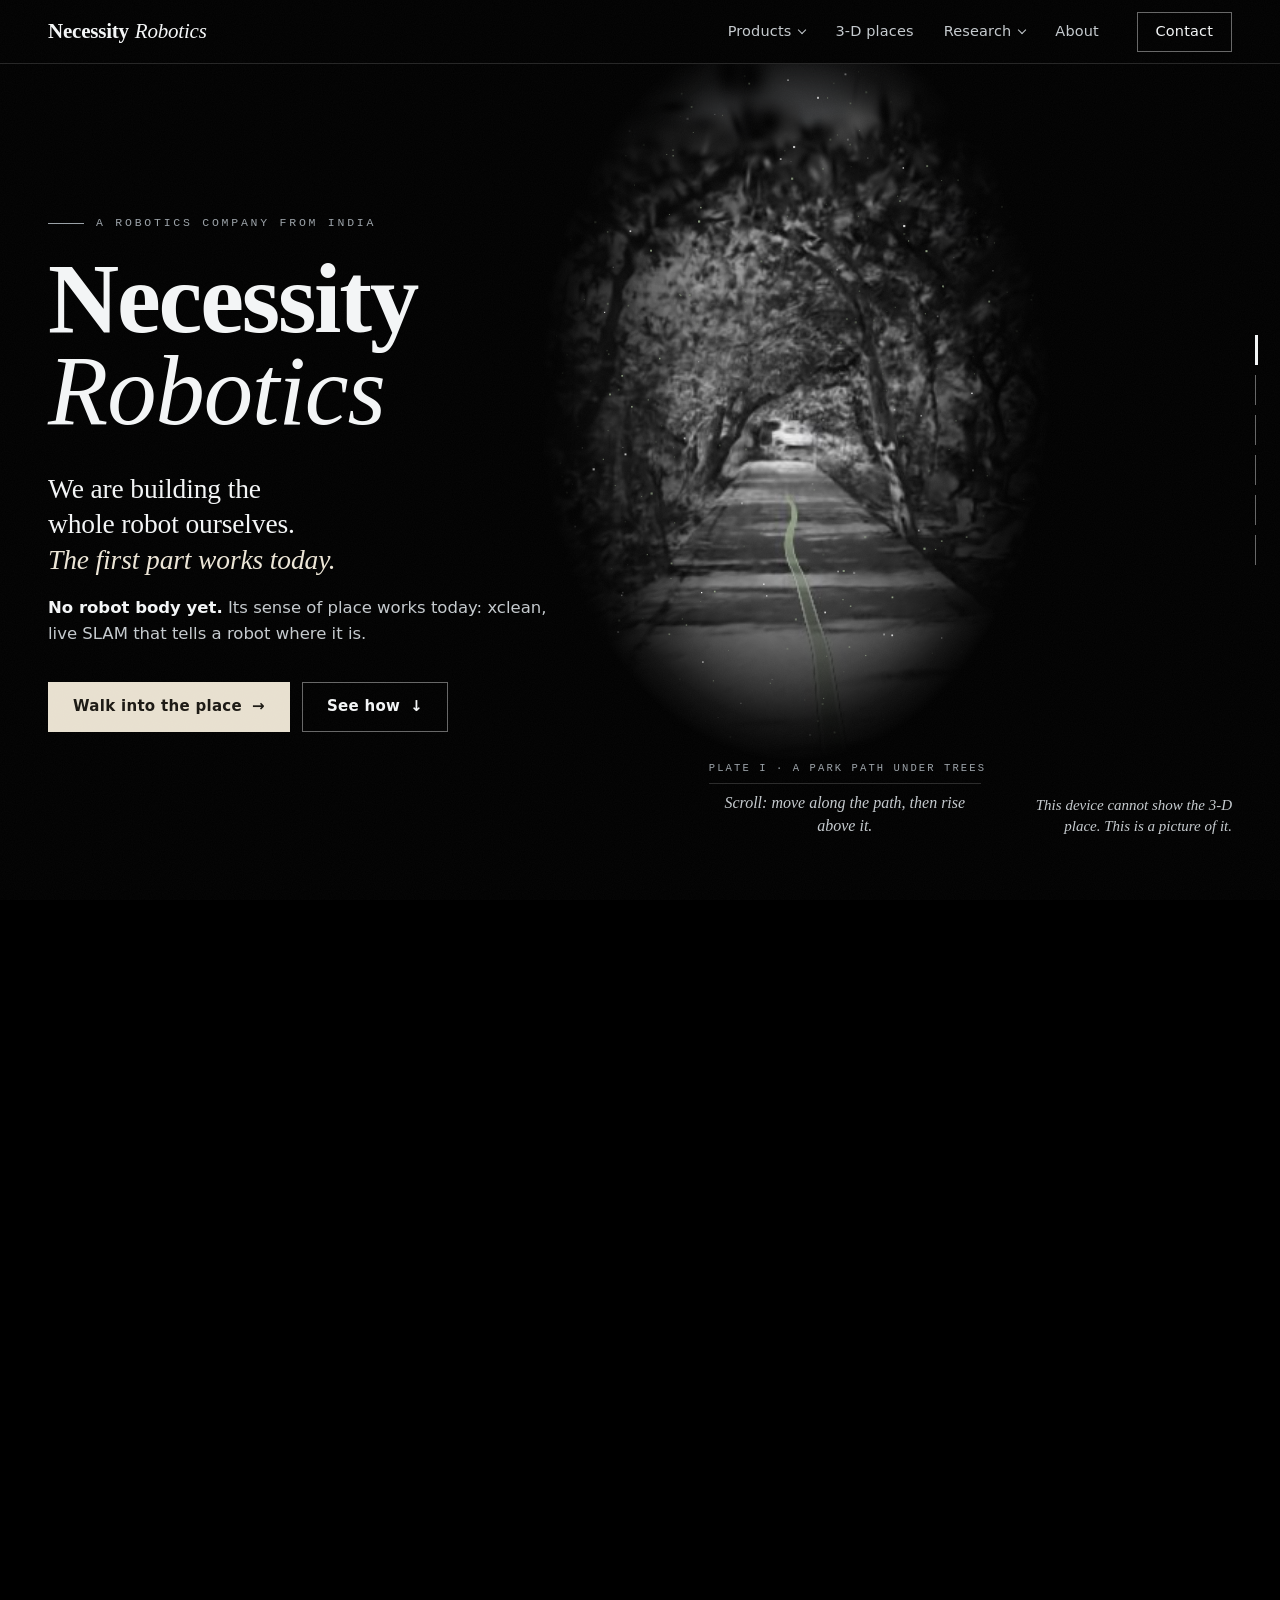
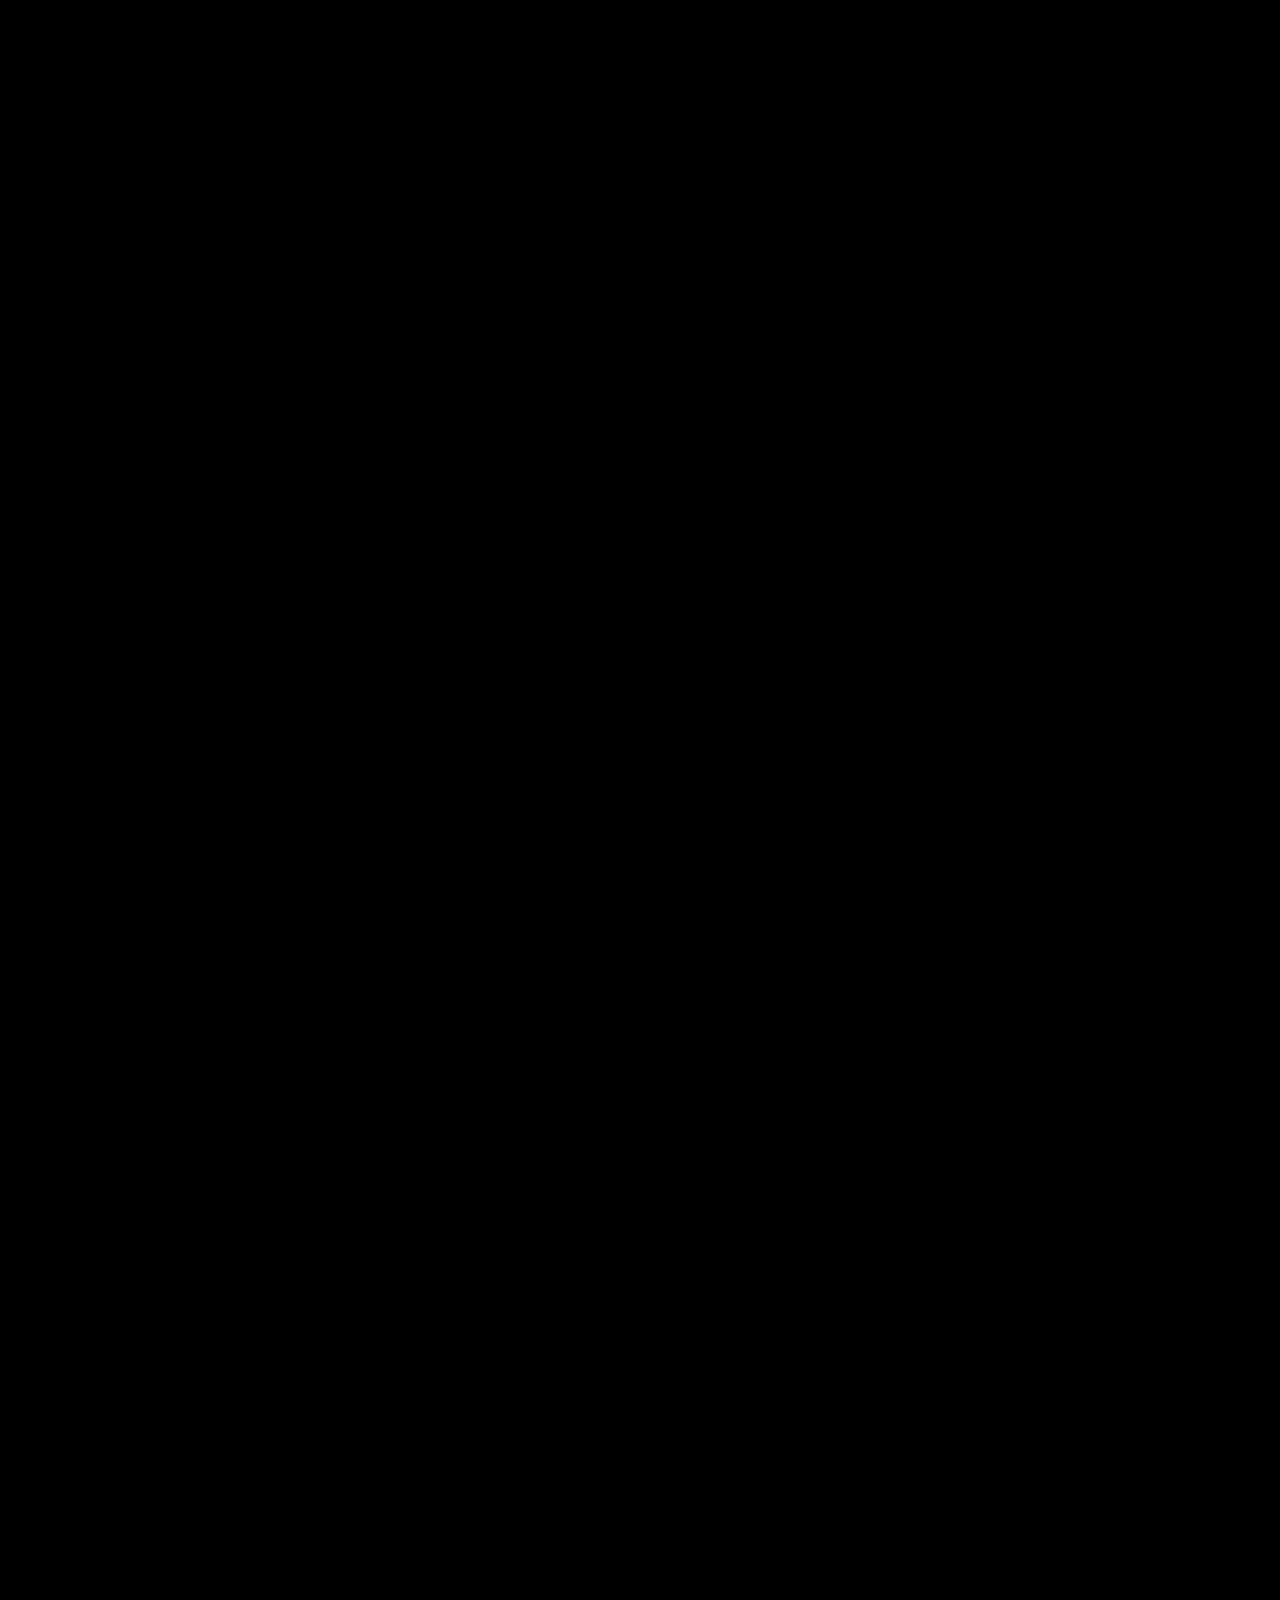
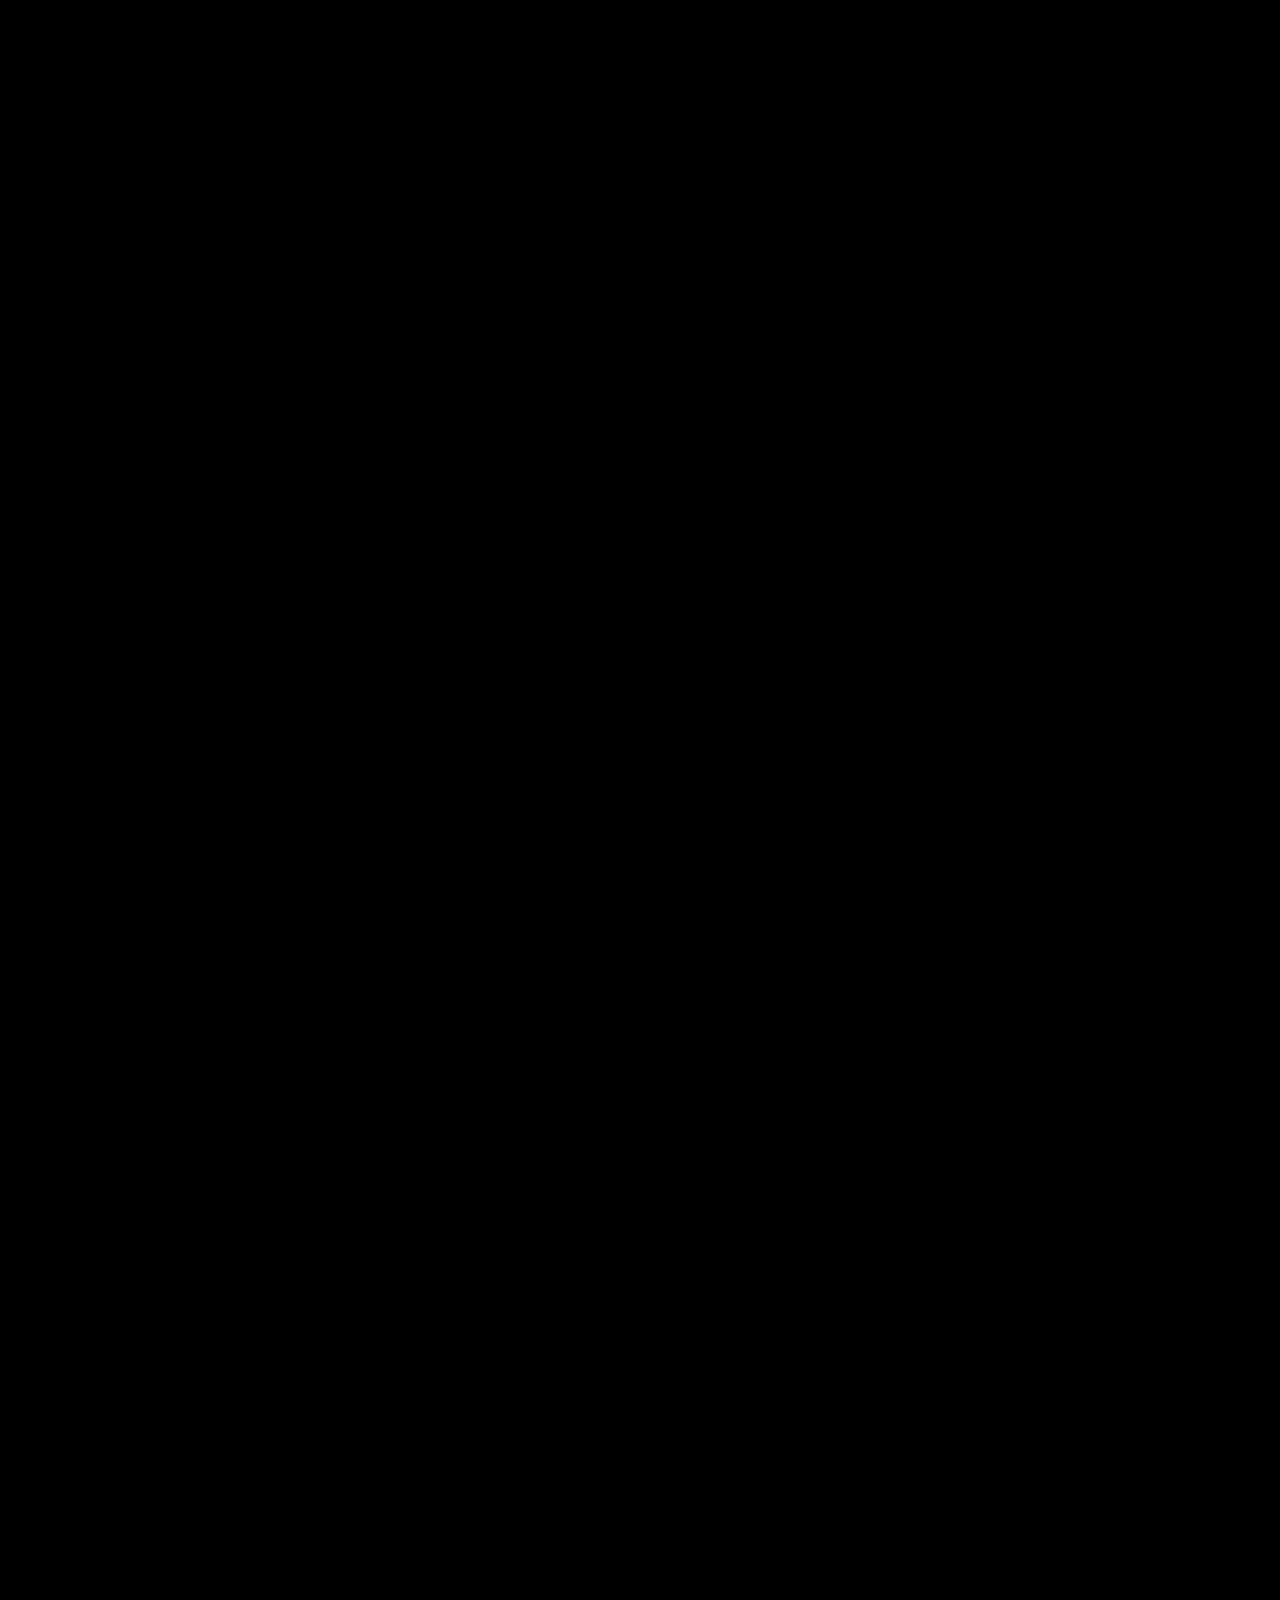
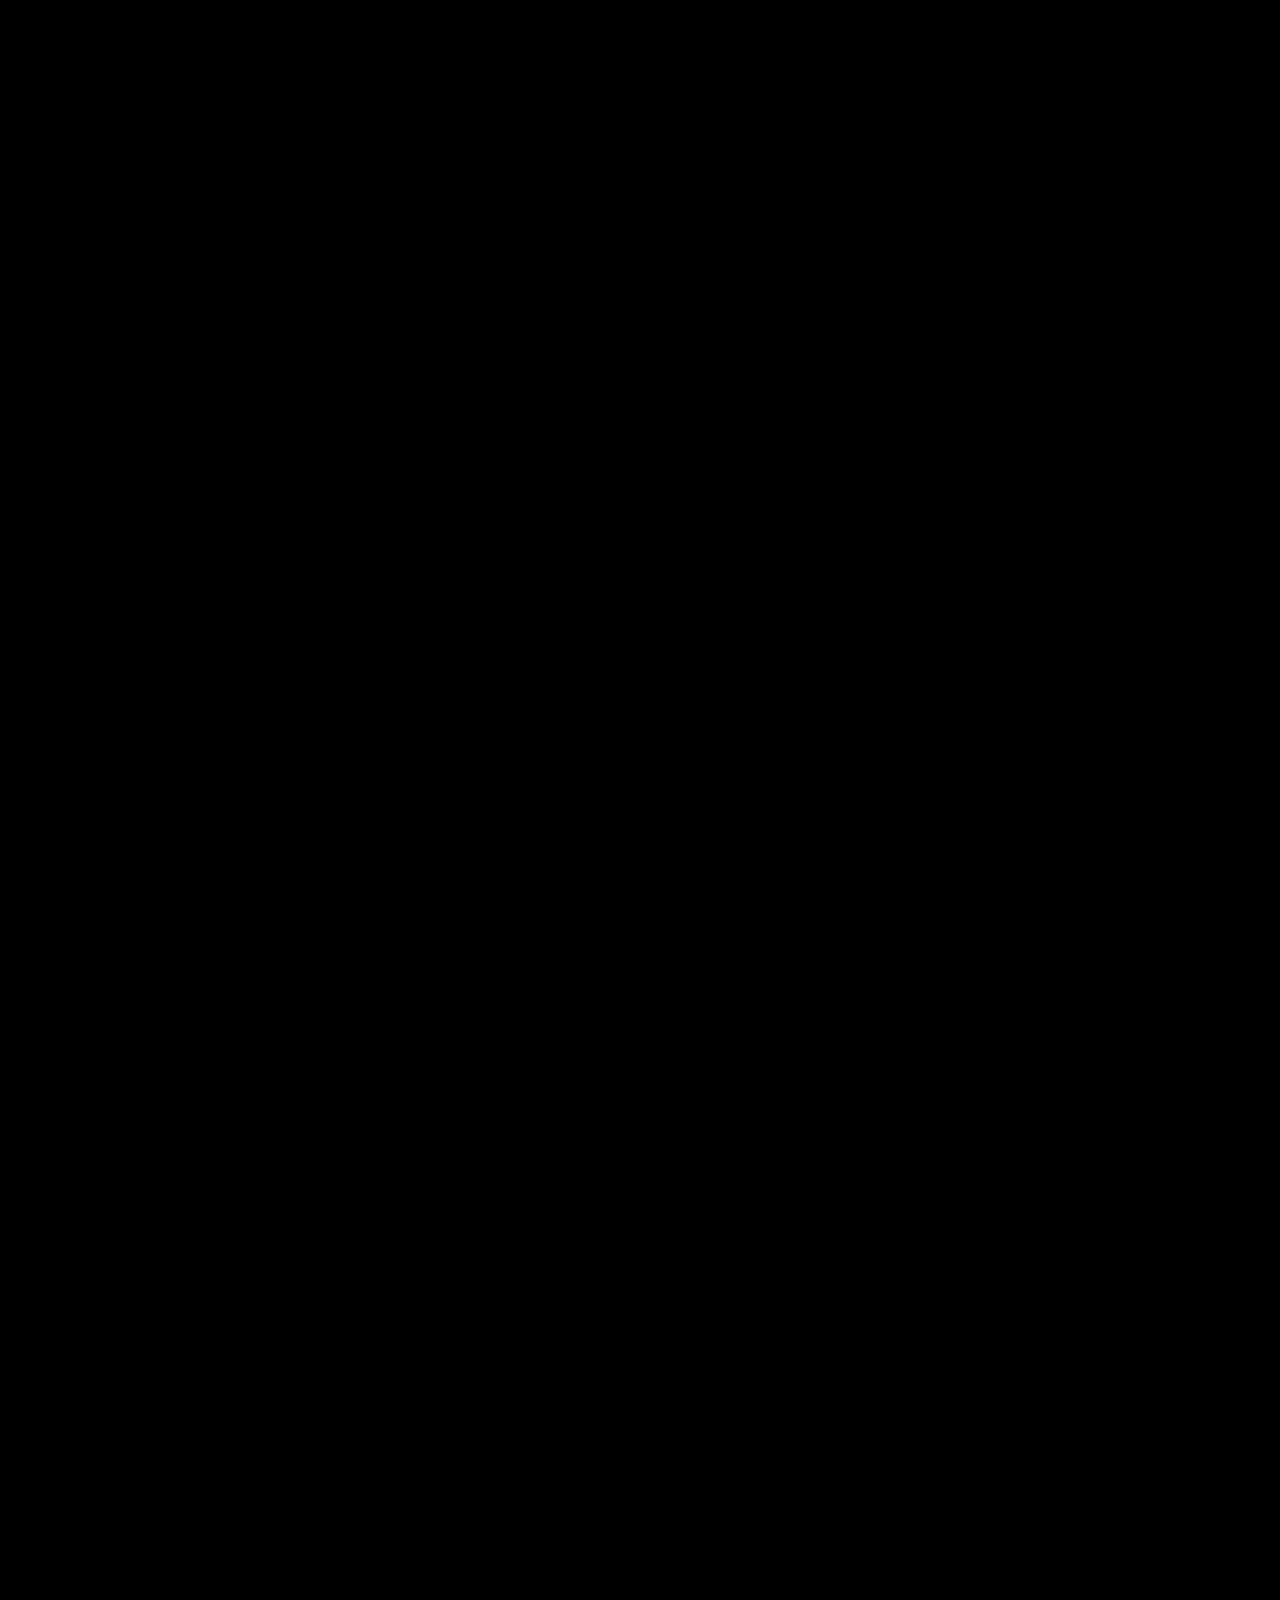
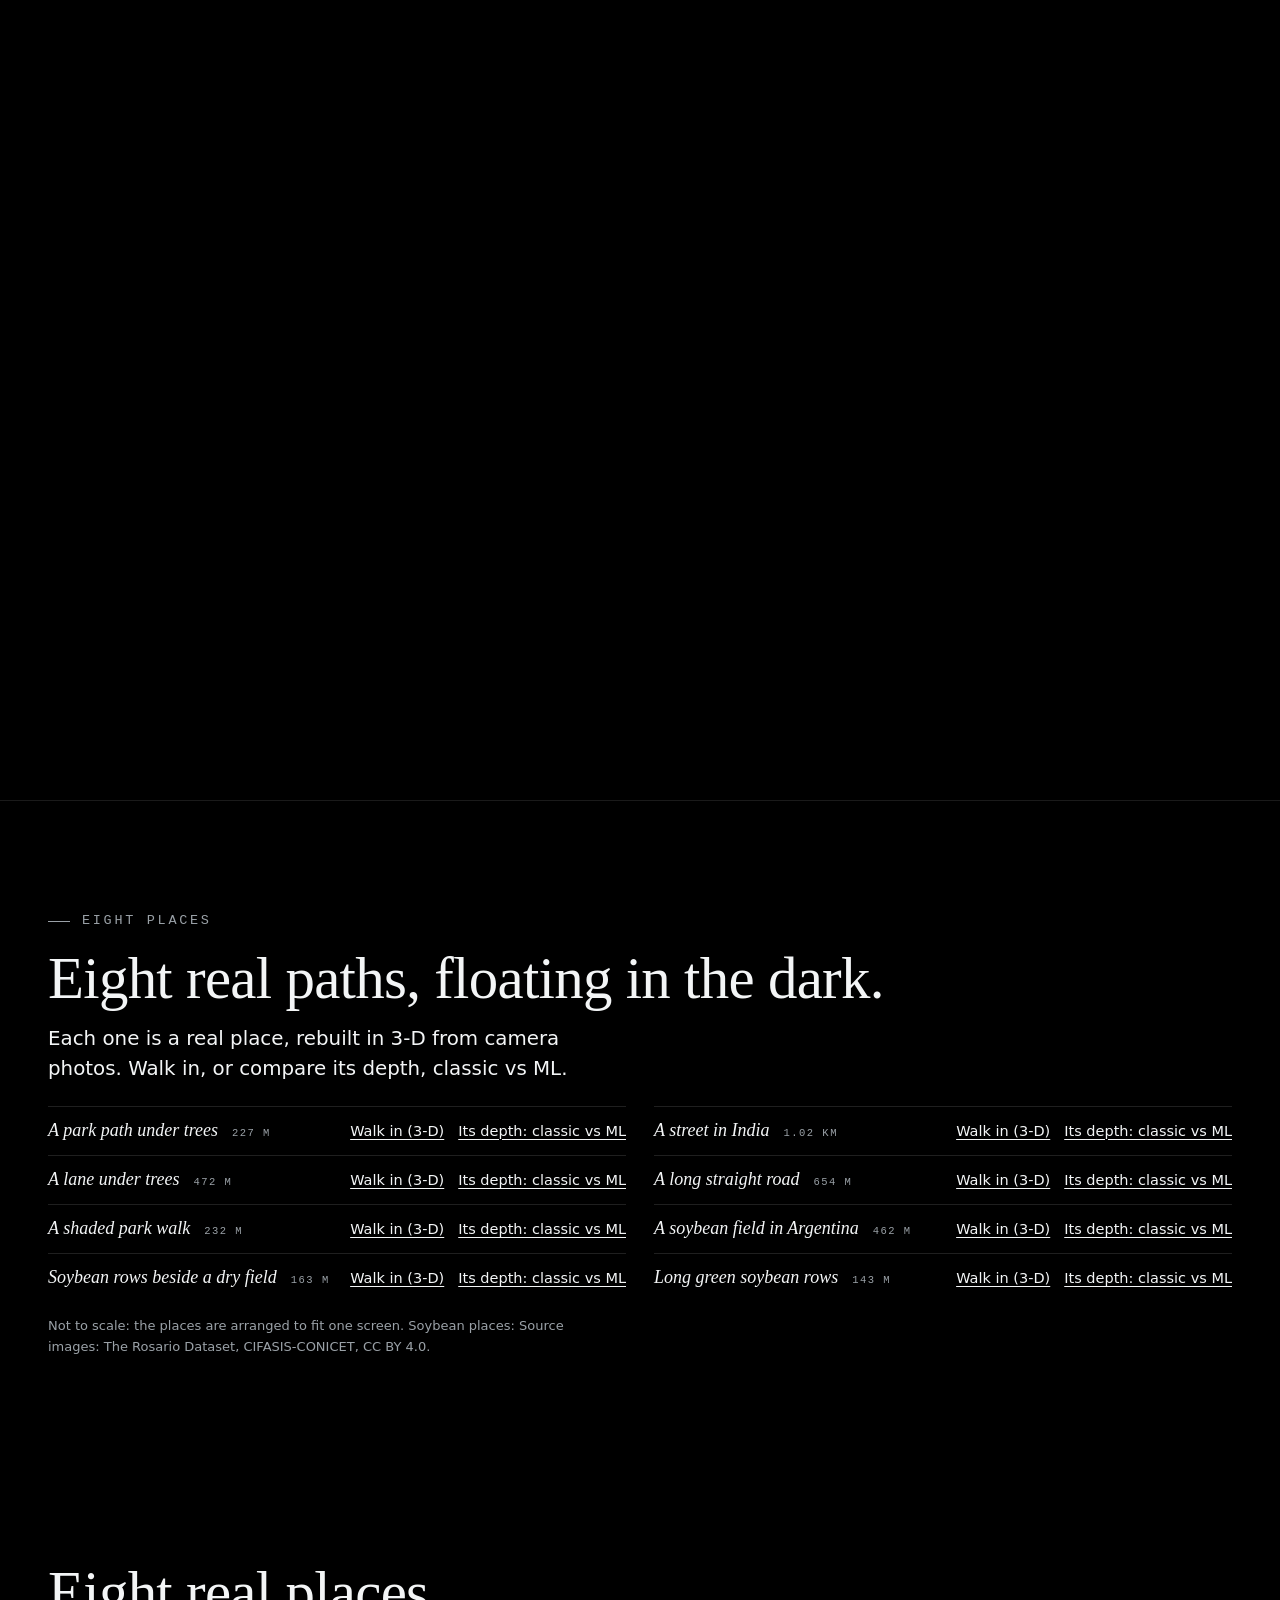
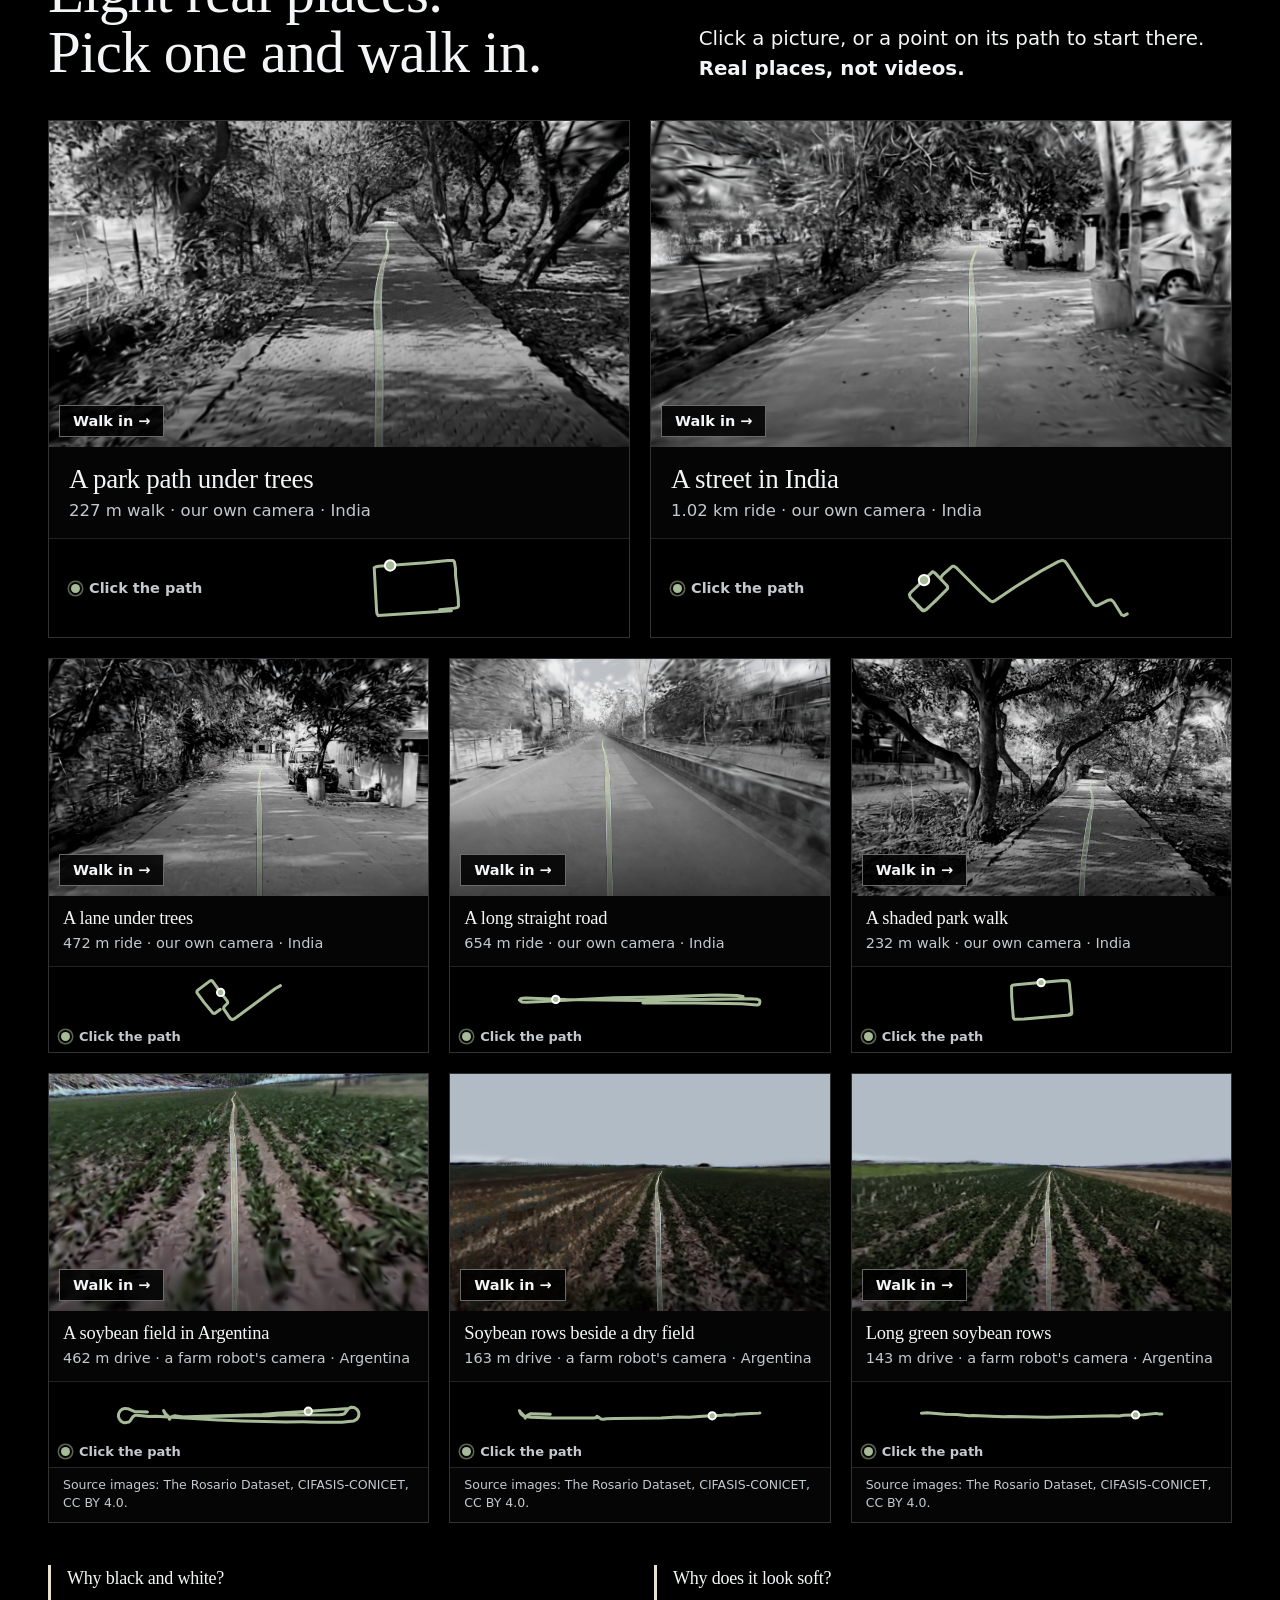
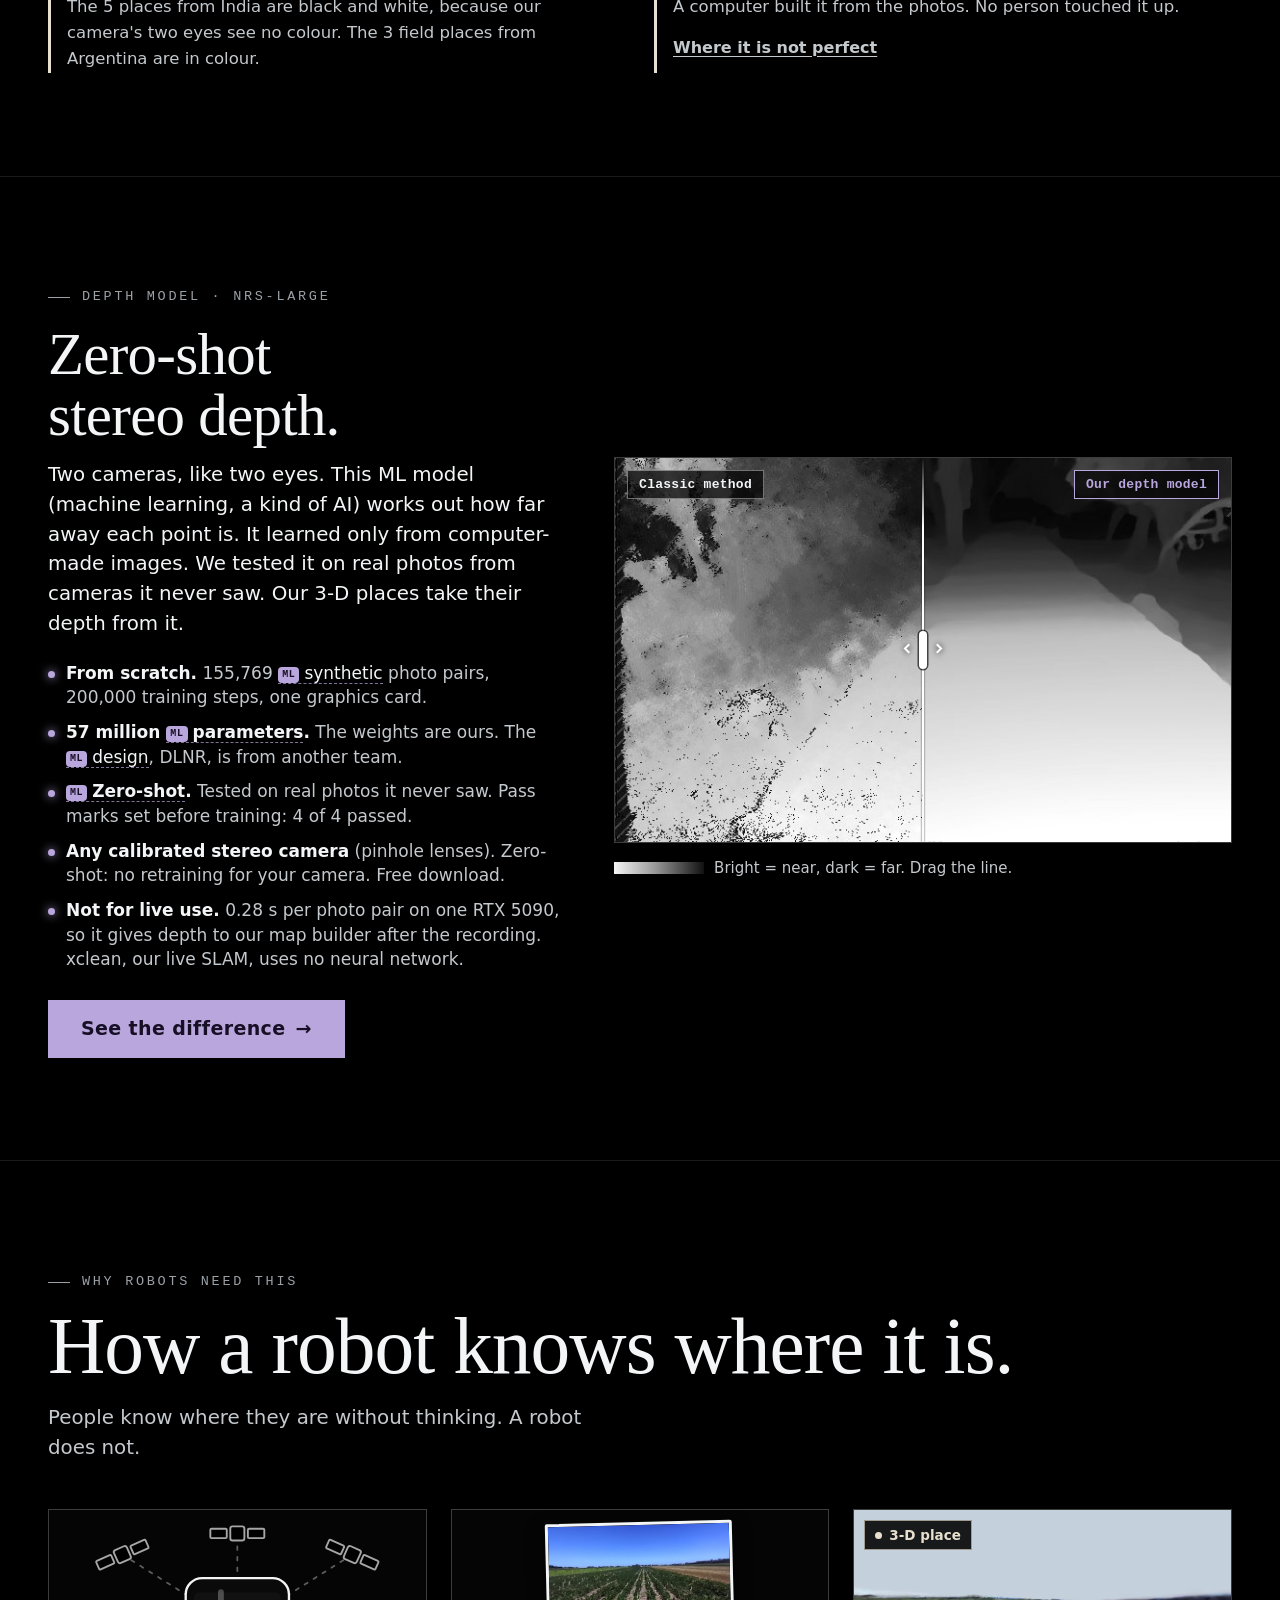
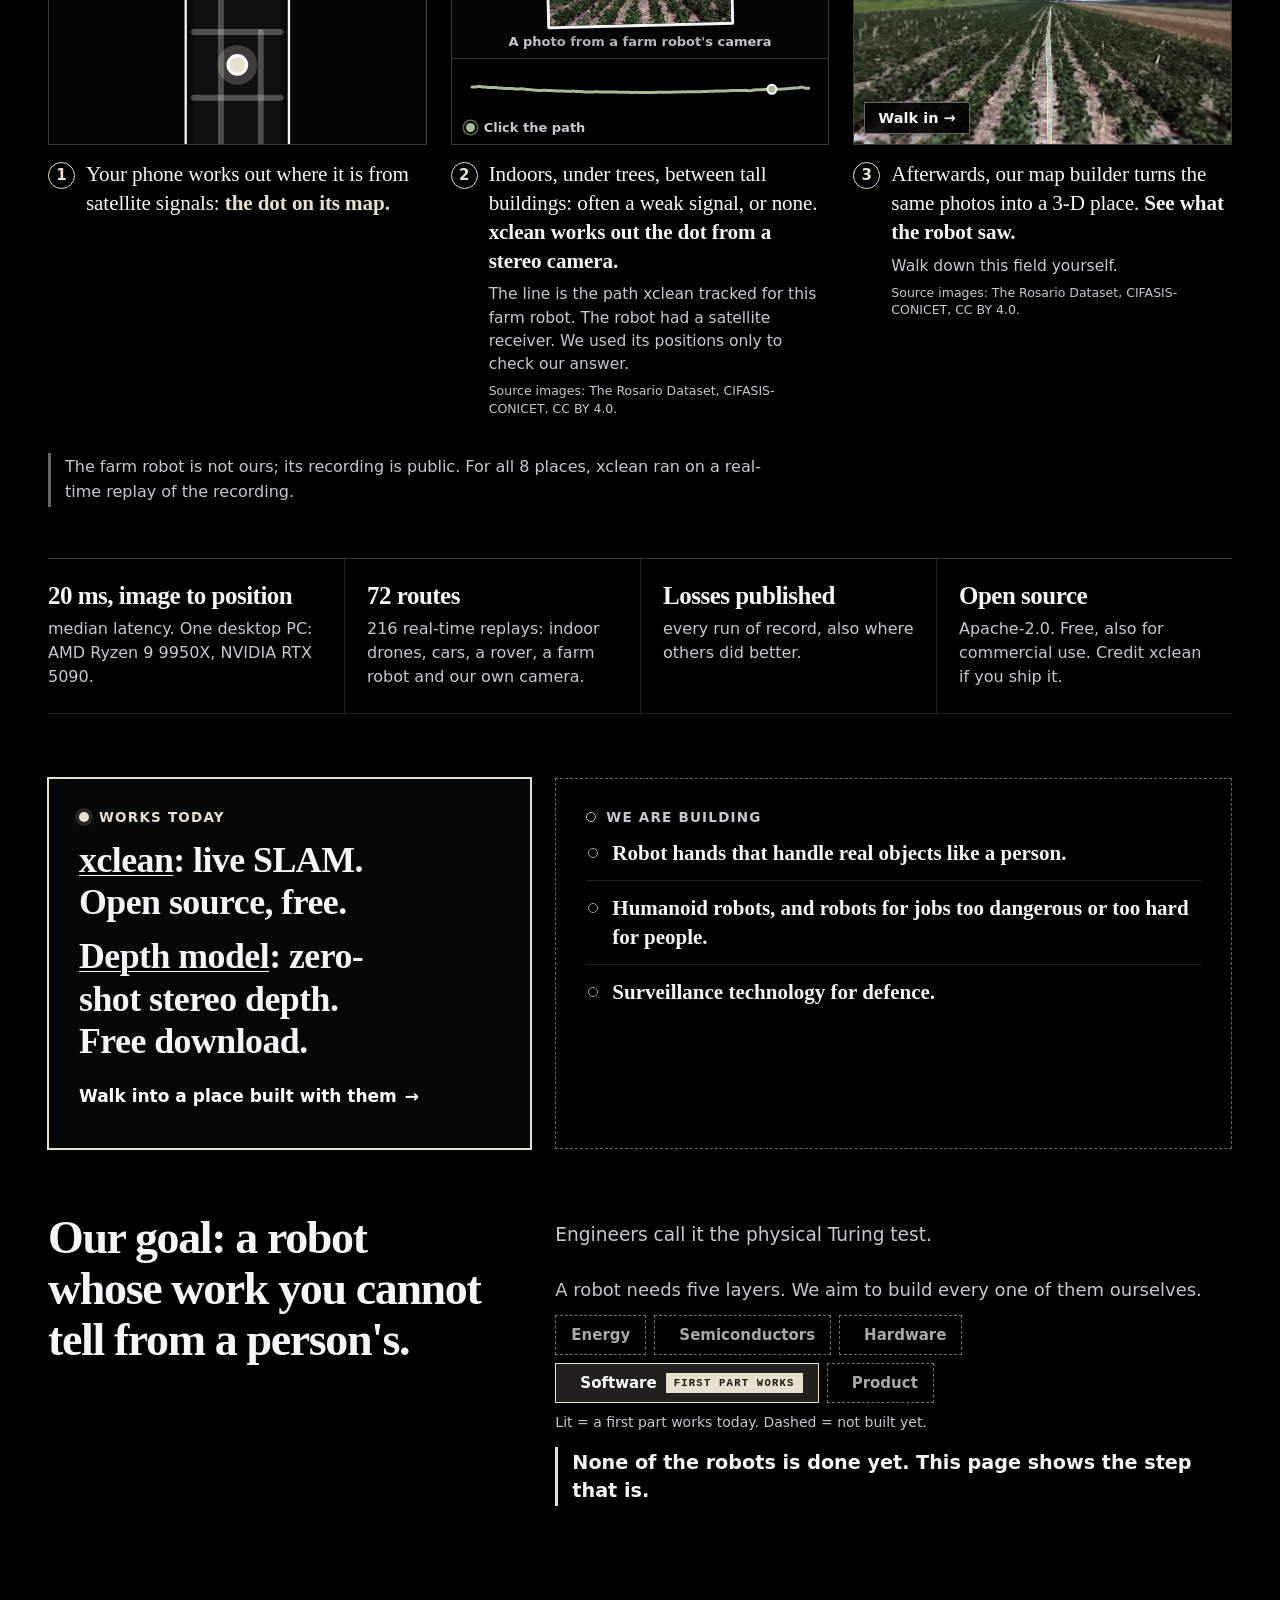
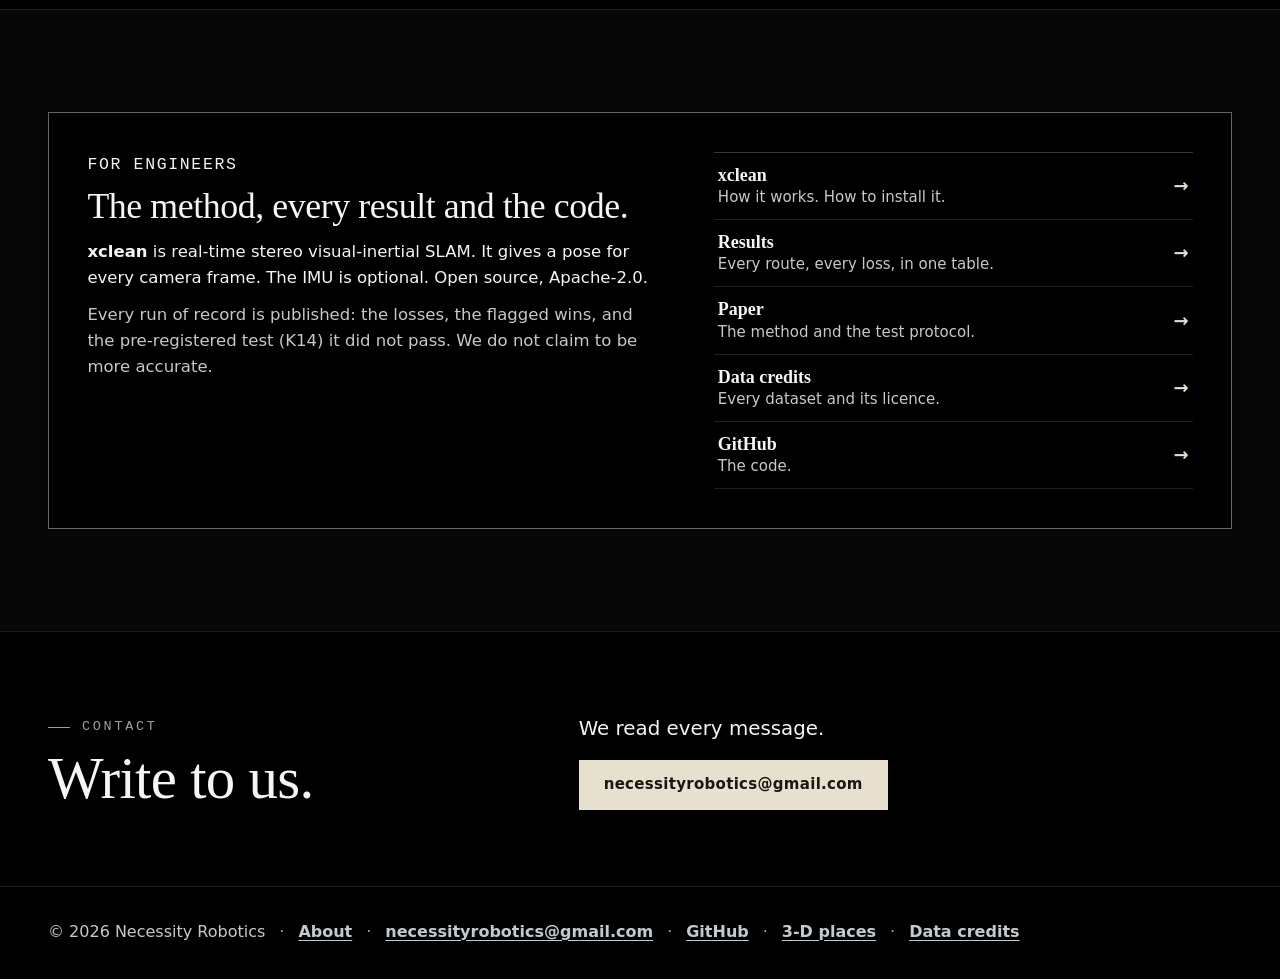
==== commit 2dbbb7d0: "Site: tablet and phone pass (touch reveal, touch look, live 3-D on phones, 30 fps and lighter drawin" ====
--- a/index.html
+++ b/index.html
@@ -116,7 +116,7 @@
       <div class="h-cap" data-cap="1" id="s1">
         <p class="c-k">I &middot; The place</p>
         <h2>One camera. One walk.</h2>
-        <p>A person carried a stereo camera down this path. xclean tracked it. <b>Our depth model</b> worked out the depth. <span class="h-live"><span class="when-fine">Move your mouse: near trees slide past far trees.</span></span></p>
+        <p>A person carried a stereo camera down this path. xclean tracked it. <b>Our depth model</b> worked out the depth. <span class="h-live"><span class="when-fine">Move your mouse: near trees slide past far trees.</span><span class="when-touch">Drag sideways to look around.</span></span></p>
       </div>
       <div class="h-cap" data-cap="2">
         <p class="c-k">II &middot; Pull back</p>
--- a/css/dark.css
+++ b/css/dark.css
@@ -322,7 +322,7 @@
 .d-stage[data-live="live"] .d-dark, .d-stage[data-live="live"] .d-vig, .d-stage[data-live="live"] .d-first { pointer-events: none; }
 .d-stage[data-live="live"] .d-id, .d-stage[data-live="live"] .d-hint { pointer-events: auto; }
 
-/* ================================================================== fixes after the Opus checks (2026-11-11) */
+/* ================================================================== fixes after the checks (2026-11-11) */
 .d-cap .d-cap-k { margin: 0 0 10px; font: 600 12px/1.3 var(--mono); letter-spacing: .18em; text-transform: uppercase; color: var(--ion); }
 /* the opening must never look cut by the window: at the first screen every edge melts into the black */
 .d-stage[data-stop="0"] .d-vig { background: radial-gradient(ellipse 75% 70% at 55% 45%, #0000 40%, rgba(0, 0, 0, .55) 100%), linear-gradient(#000 0, #0000 16%),
@@ -349,7 +349,7 @@
 .d-tilt { position: absolute; z-index: 4; left: 50%; bottom: 124px; transform: translateX(-50%); min-height: 36px; padding: 0 14px; border-radius: 999px;
   border: 1px solid rgba(255, 106, 43, .6); background: rgba(0, 0, 0, .8); color: var(--ion); font: 600 13.5px/1 var(--sans); white-space: nowrap; }
 
-/* 2026-11-12, after the Opus checks: the live box never covers the picture before the place is live */
+/* 2026-11-12, after the checks: the live box never covers the picture before the place is live */
 .d-live.pl { background: transparent; }
 .d-stage:not([data-live="live"]) .d-live { visibility: hidden; }
 /* after the first screen the live view keeps still, so the photos stay on their spots */
--- a/css/x.css
+++ b/css/x.css
@@ -69,7 +69,7 @@
   .v4-card, .v4-card-pic img { transition: none; }
 }
 
-/* ================================================================== fixes after the Opus checks (2026-11-11) */
+/* ================================================================== fixes after the checks (2026-11-11) */
 @media (min-width: 1000px) {
   /* the two large cards: the path sits beside its label and fills the strip */
   .h4-places .v4-card:nth-child(-n+2) .v4-route { display: grid; grid-template-columns: auto minmax(0, 1fr); align-items: center; column-gap: 22px; padding: 12px 20px; }
@@ -89,7 +89,7 @@
 .h4-beat-t b { font-weight: 650; }
 .v4-plain-h { font: 600 12.5px/1.3 var(--mono); letter-spacing: .2em; }
 
-/* 2026-11-12, after the Opus checks: a revealed card still lifts under the pointer; the pointer light moves without a repaint */
+/* 2026-11-12, after the checks: a revealed card still lifts under the pointer; the pointer light moves without a repaint */
 .js-x .v4-card.x-r { transition: opacity .7s cubic-bezier(.2, .7, 0, 1), transform .9s cubic-bezier(.2, .7, 0, 1), border-color .3s, box-shadow .4s; }
 .js-x .v4-card.x-r.x-in:hover, .js-x .v4-card.x-r.x-in:focus-within { transform: translate3d(0, -6px, 0); transition-delay: 0s; }
 .x-light { inset: auto; left: 0; top: 0; width: 1120px; height: 1120px; will-change: transform;
--- a/_concepts4/F/f.css
+++ b/_concepts4/F/f.css
@@ -52,7 +52,11 @@
 
 /* the first screen: the dark over the place (dark.js). Desktop only (phones get pictures). */
 .f-dark { position: absolute; inset: 0; z-index: 1; display: block; width: 100%; height: 100%; pointer-events: none; }
-@media (max-width: 760px) { .f-dark { display: none; } }
+/* phones: the dark too (owner 11-14); home.js mounts it where the live place may come. Before it draws, the veil has
+   the same opening (centre, low), so the first screen does not jump when the dark takes over. */
+@media (max-width: 760px) {
+  .h-veil { background: radial-gradient(38% 30% at 50% 67.5%, #0000 0, rgba(0,0,0,.14) 42%, rgba(0,0,0,.64) 72%, rgba(0,0,0,.92) 90%, #000 100%); }
+}
 
 /* the last two stops: the words at the top centre, the eight places in the middle under them */
 .h-cap.h-cap--top { top: calc(var(--head-h, 68px) + 22px); bottom: auto; left: 0; right: 0; margin-inline: auto; text-align: center;
--- a/css/v12.css
+++ b/css/v12.css
@@ -76,7 +76,7 @@
 .v12 .v4-route, .v12 .h4-beat-pic--route, .v12 .pl-layer, .v12 .xp-map, .v12 .h-wipe {
   --ion: var(--path); --acc: var(--path); --acc-rgb: var(--path-rgb); --acc-rim: var(--path-rim); }
 
-/* ------------------------------------------------------------ Opus check 11-13: no glows, no pills, no extra hues, no loops
+/* ------------------------------------------------------------ Check 11-13: no glows, no pills, no extra hues, no loops
    (the owner's taste: calm, rare accent, no glows, classic square finish; nothing loops by itself) */
 .v12 .dm-hero { background: none !important; }
 .v12 .xp-back, .v12 .xp-pill, .v12 .xp-pill-pic, .v12 .xp-help, .v12 .xp-keep, .v12 .xp-photo-s, .v12 .xp-pad-cap,
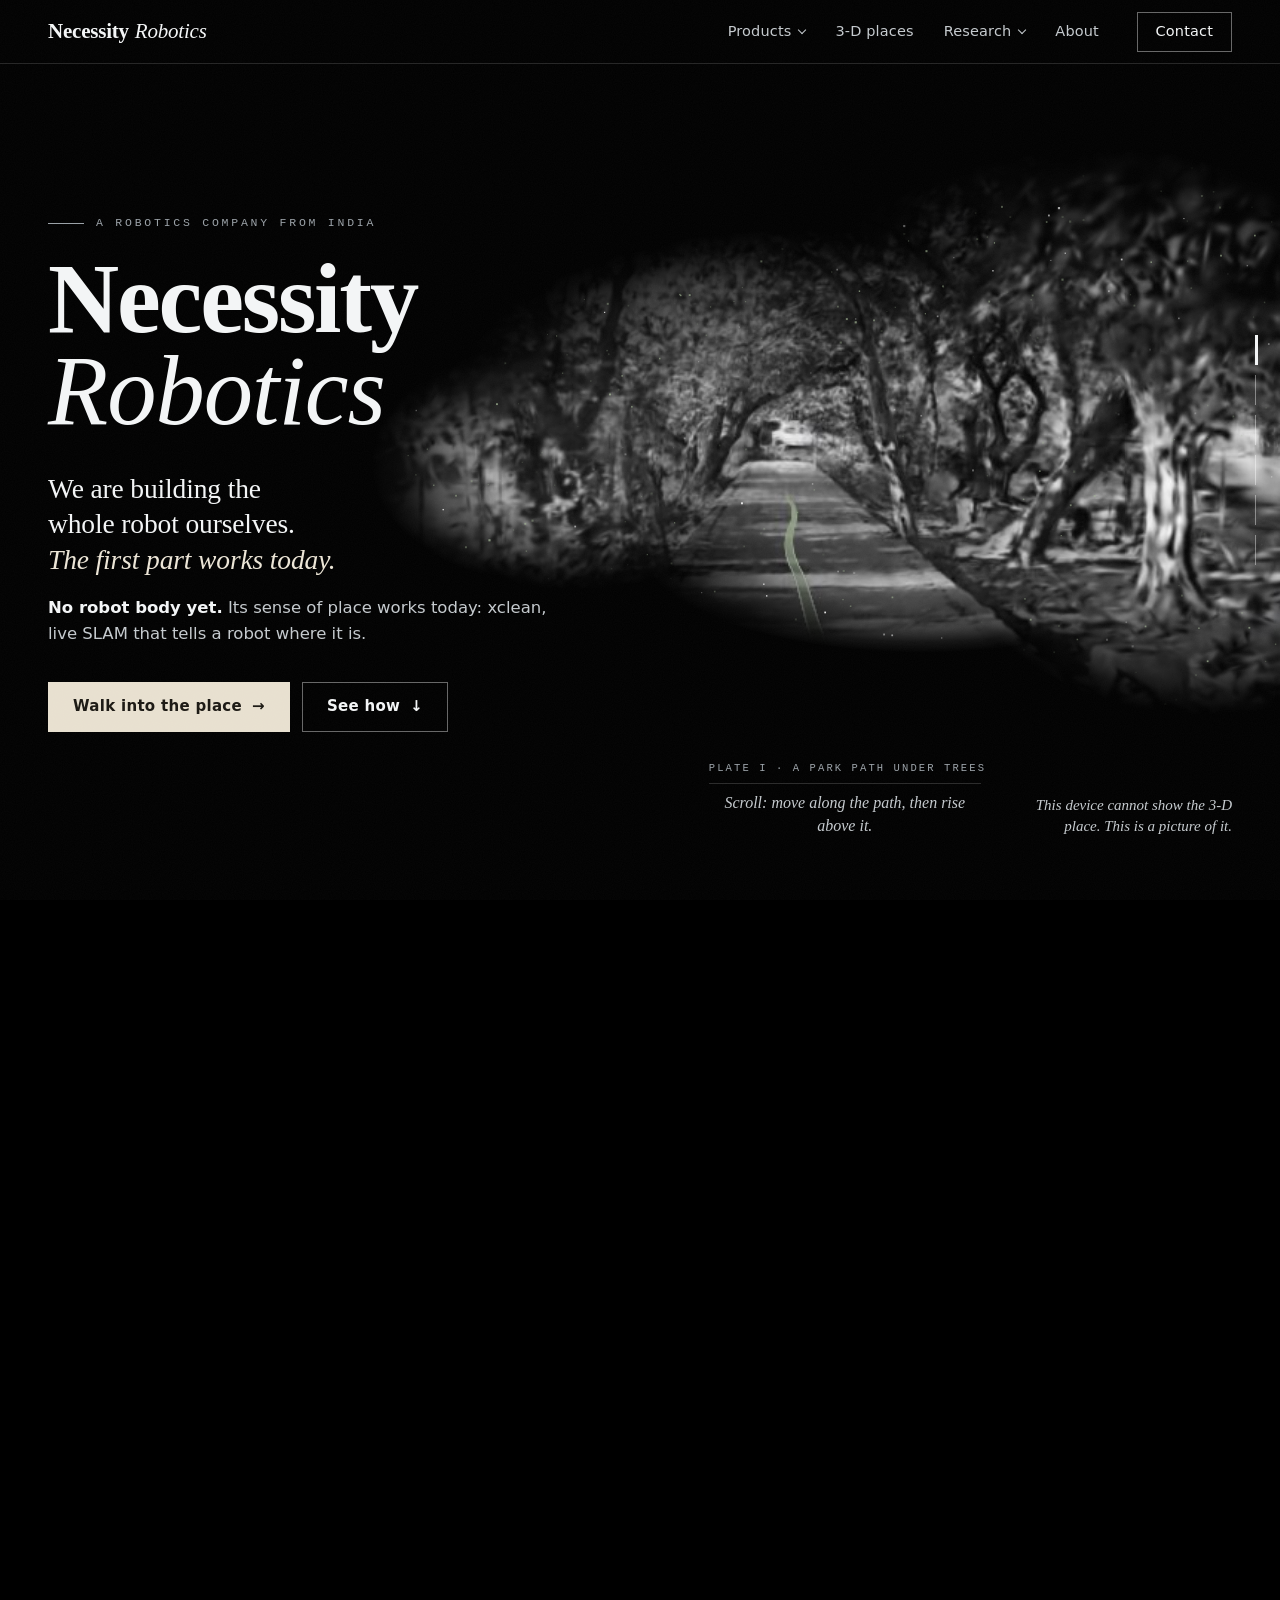
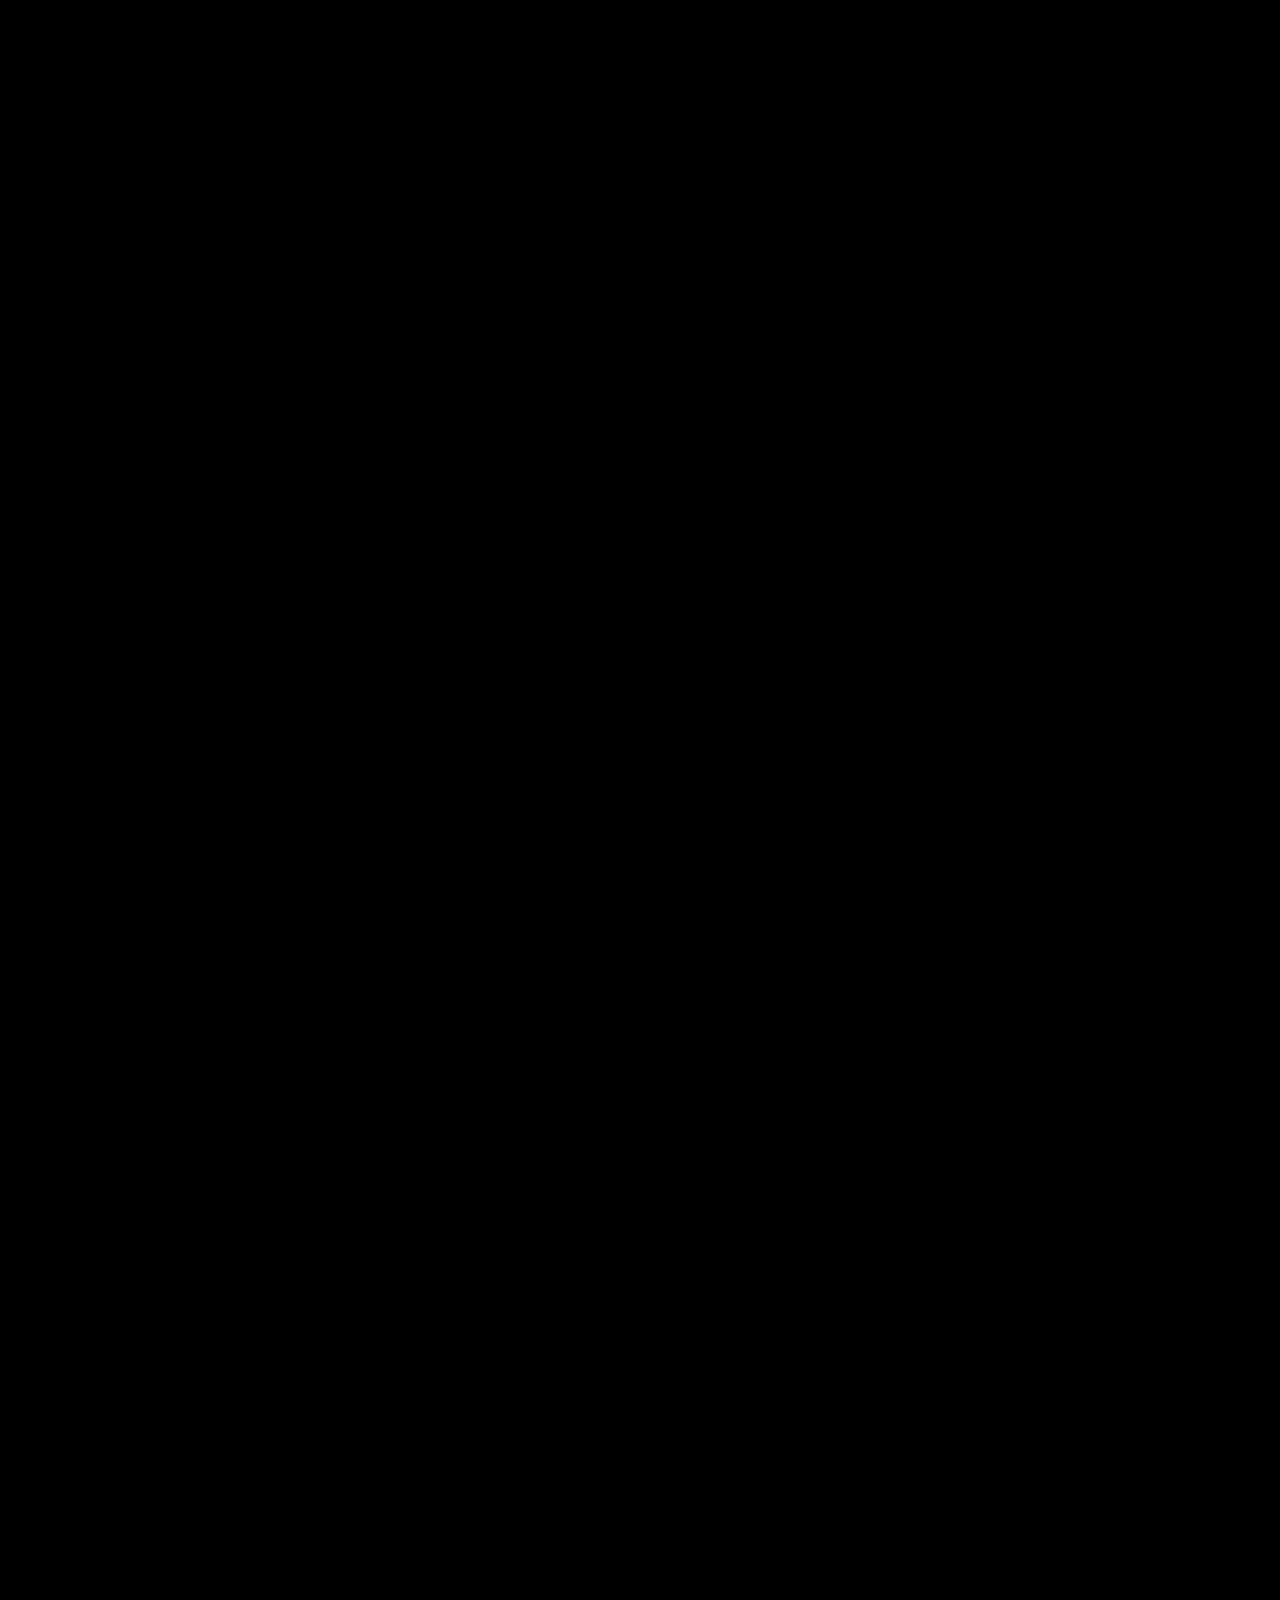
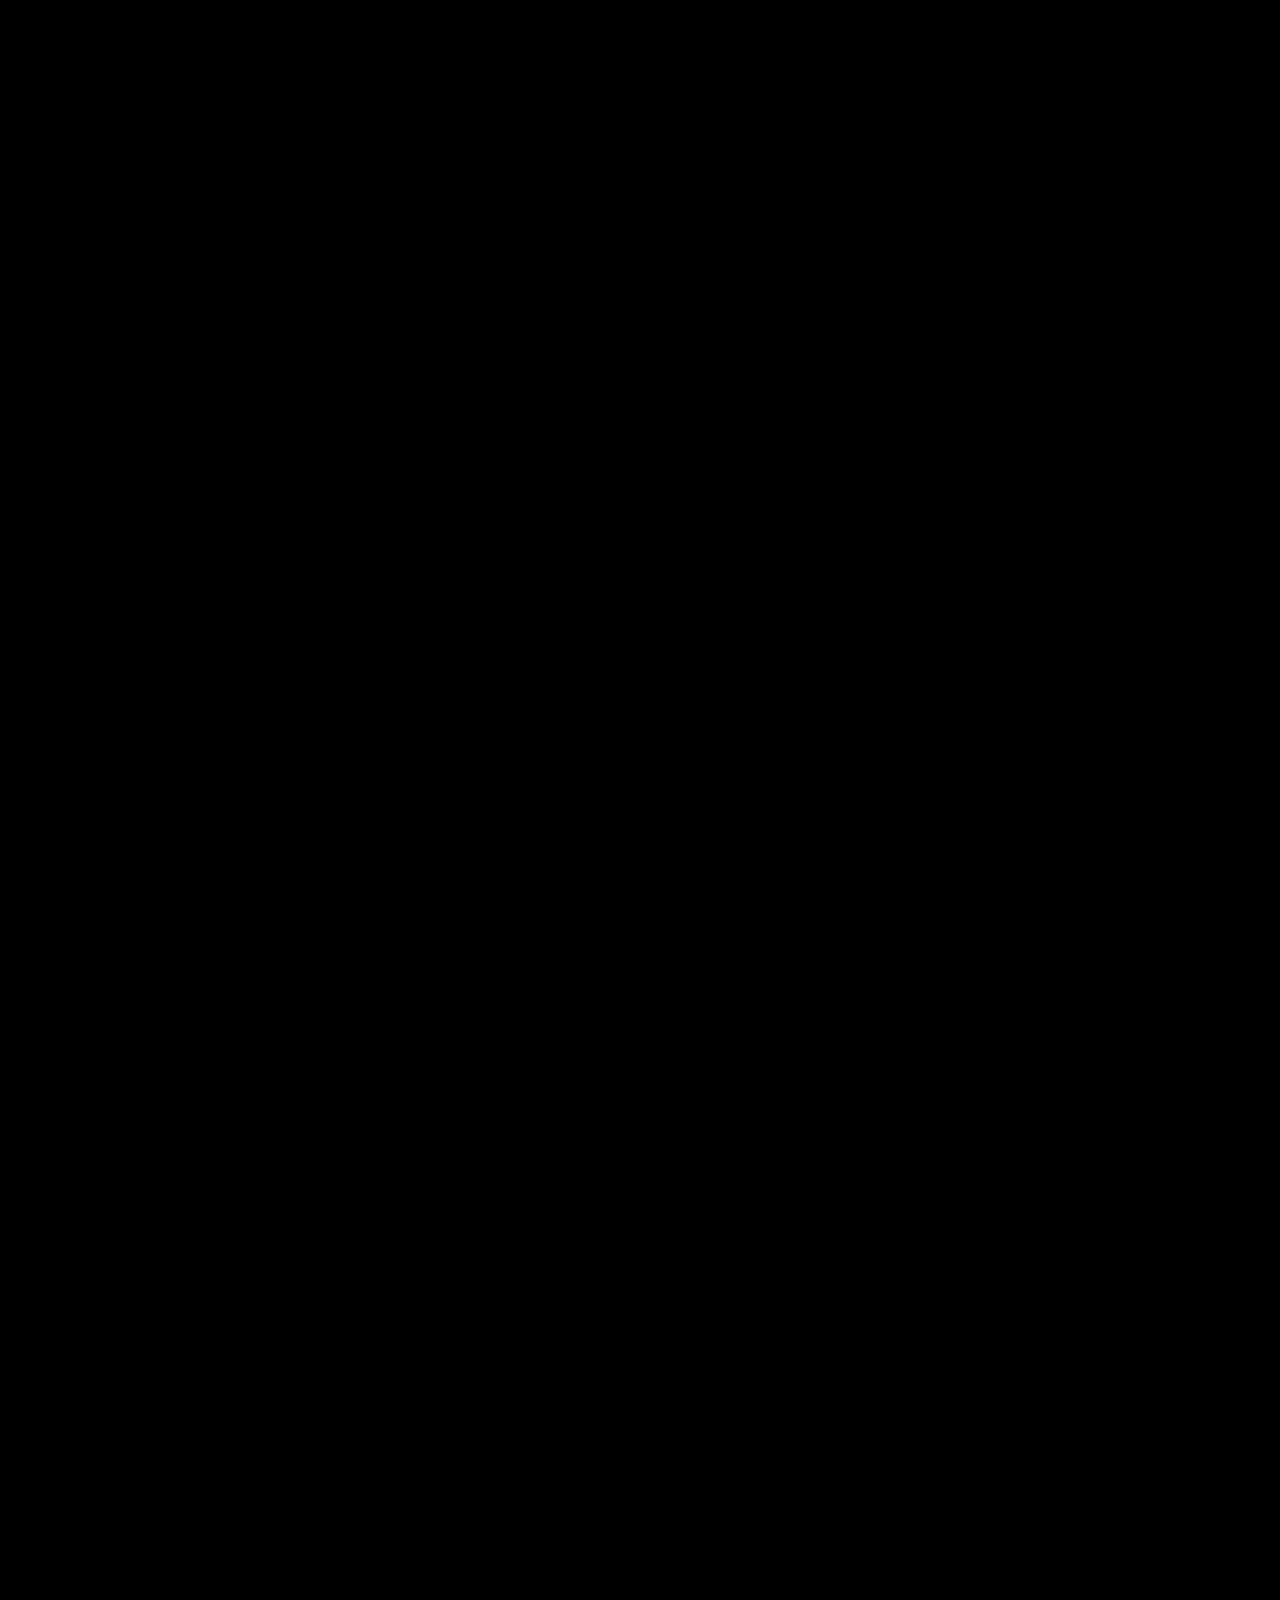
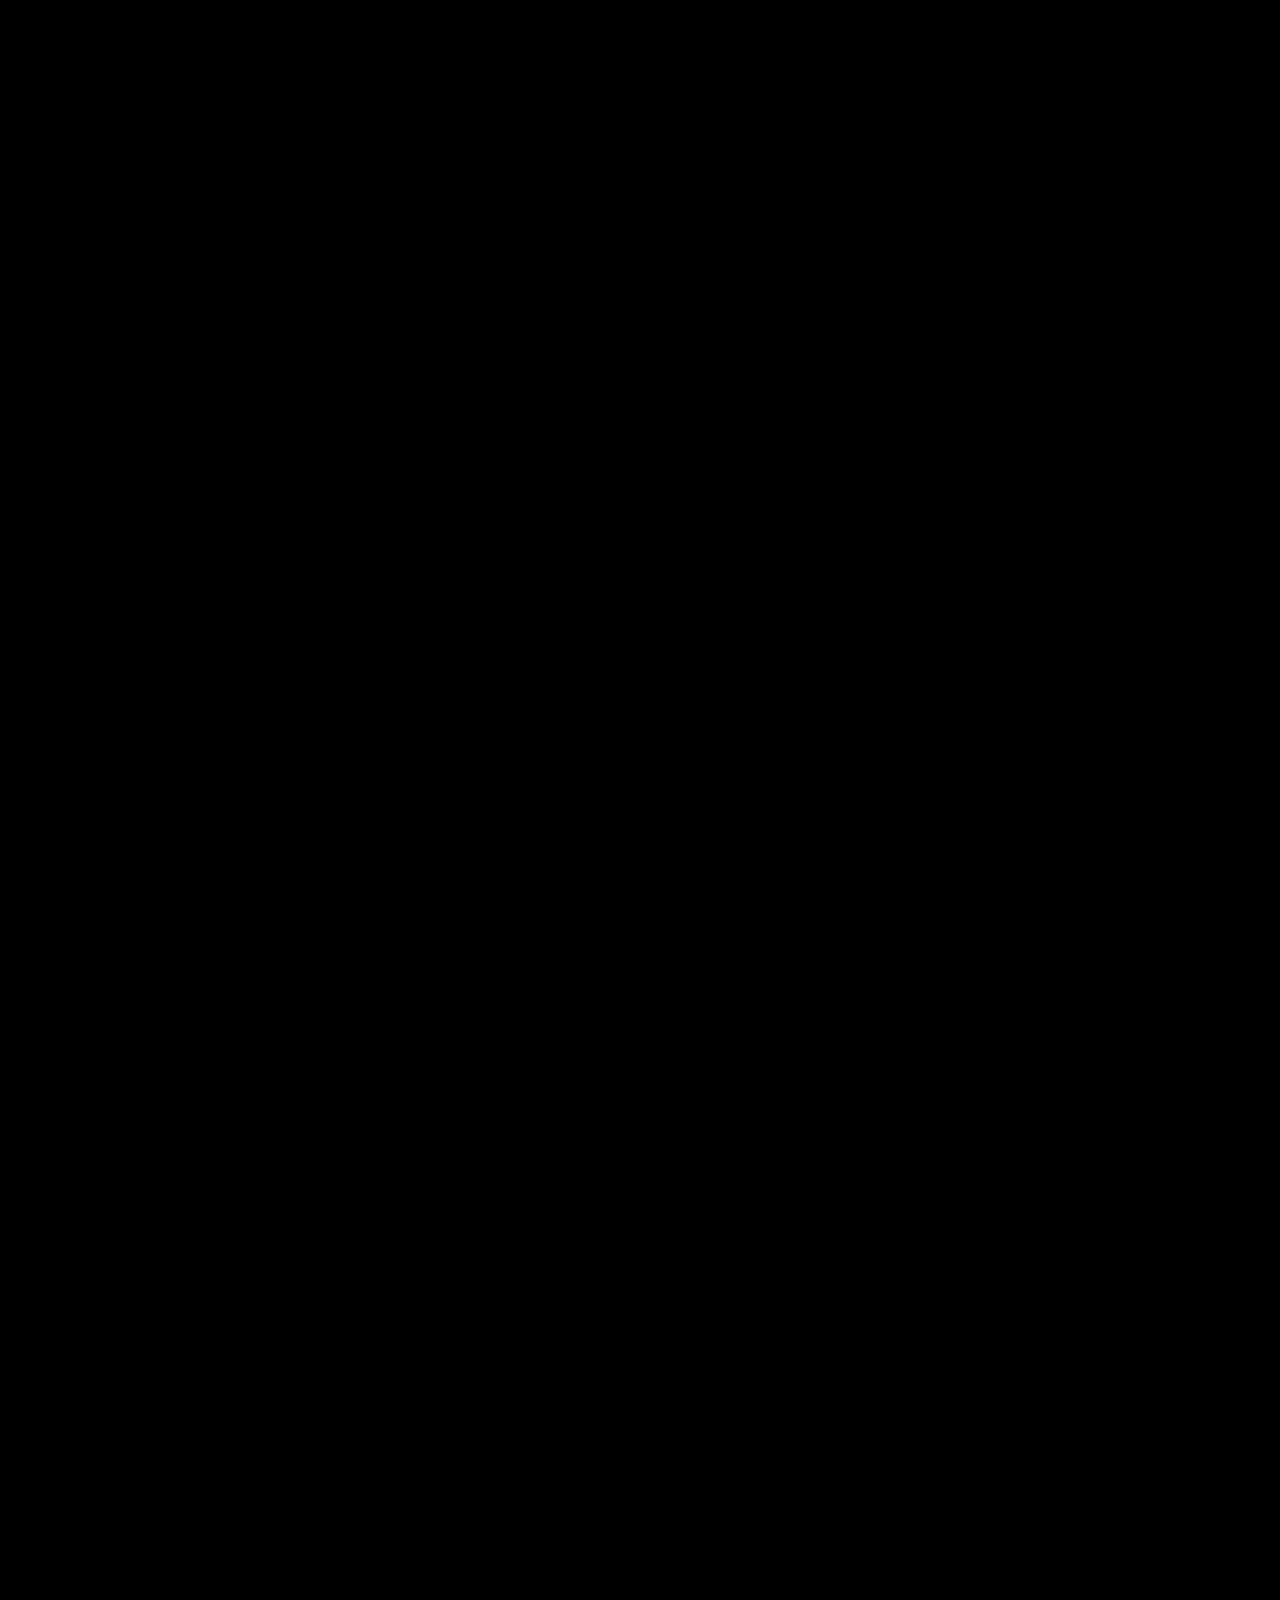
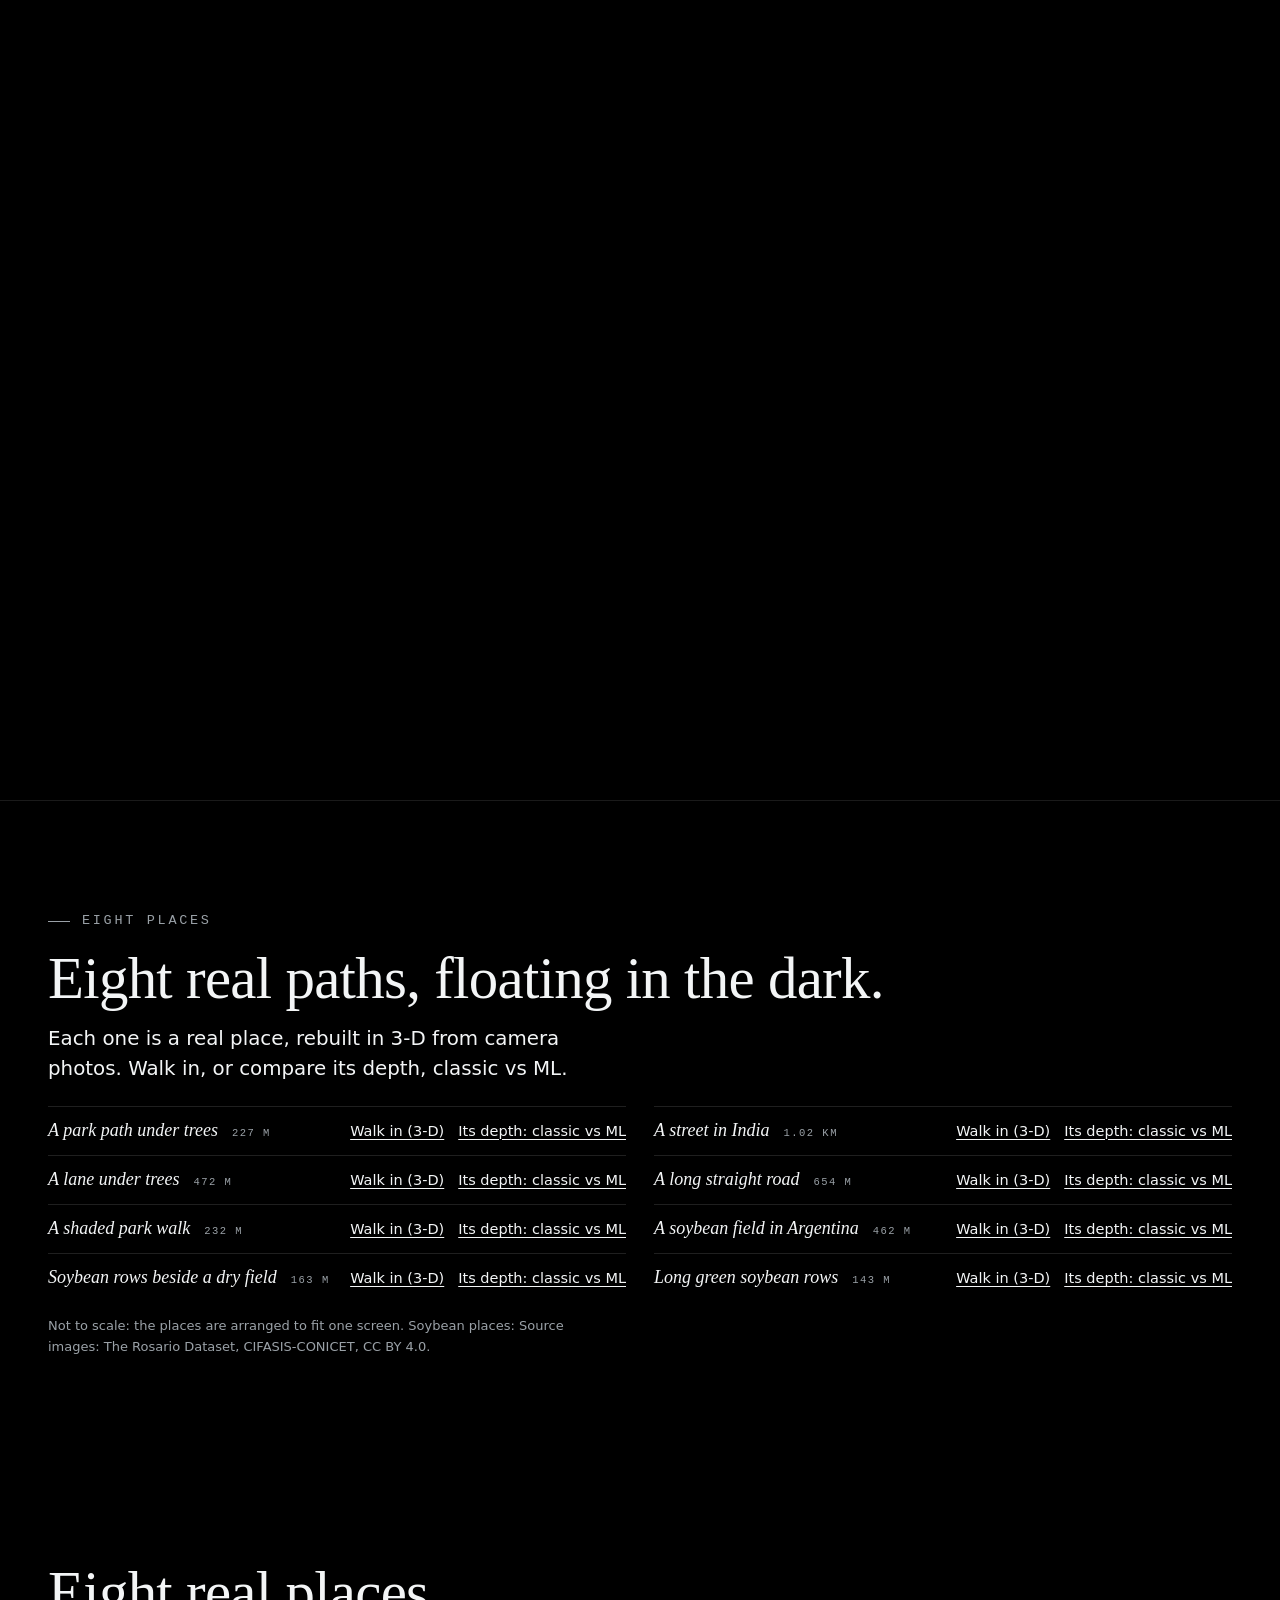
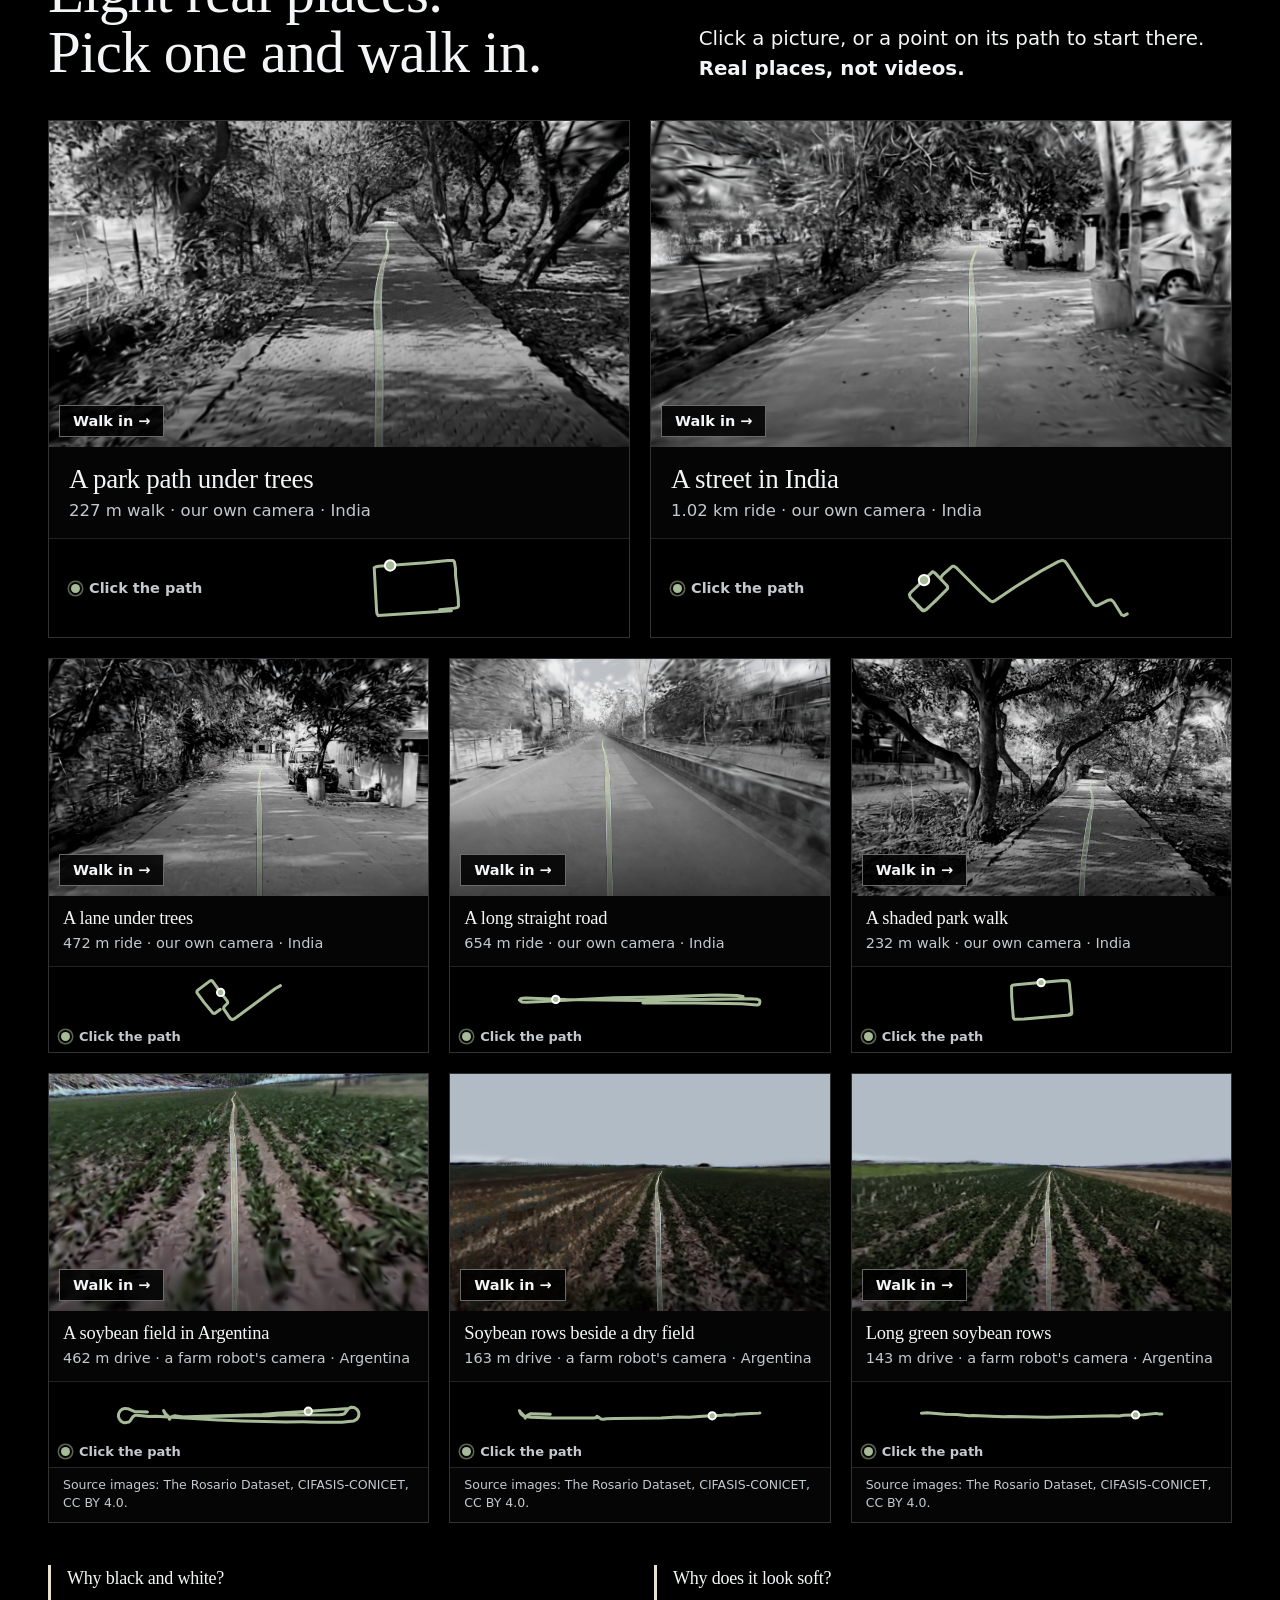
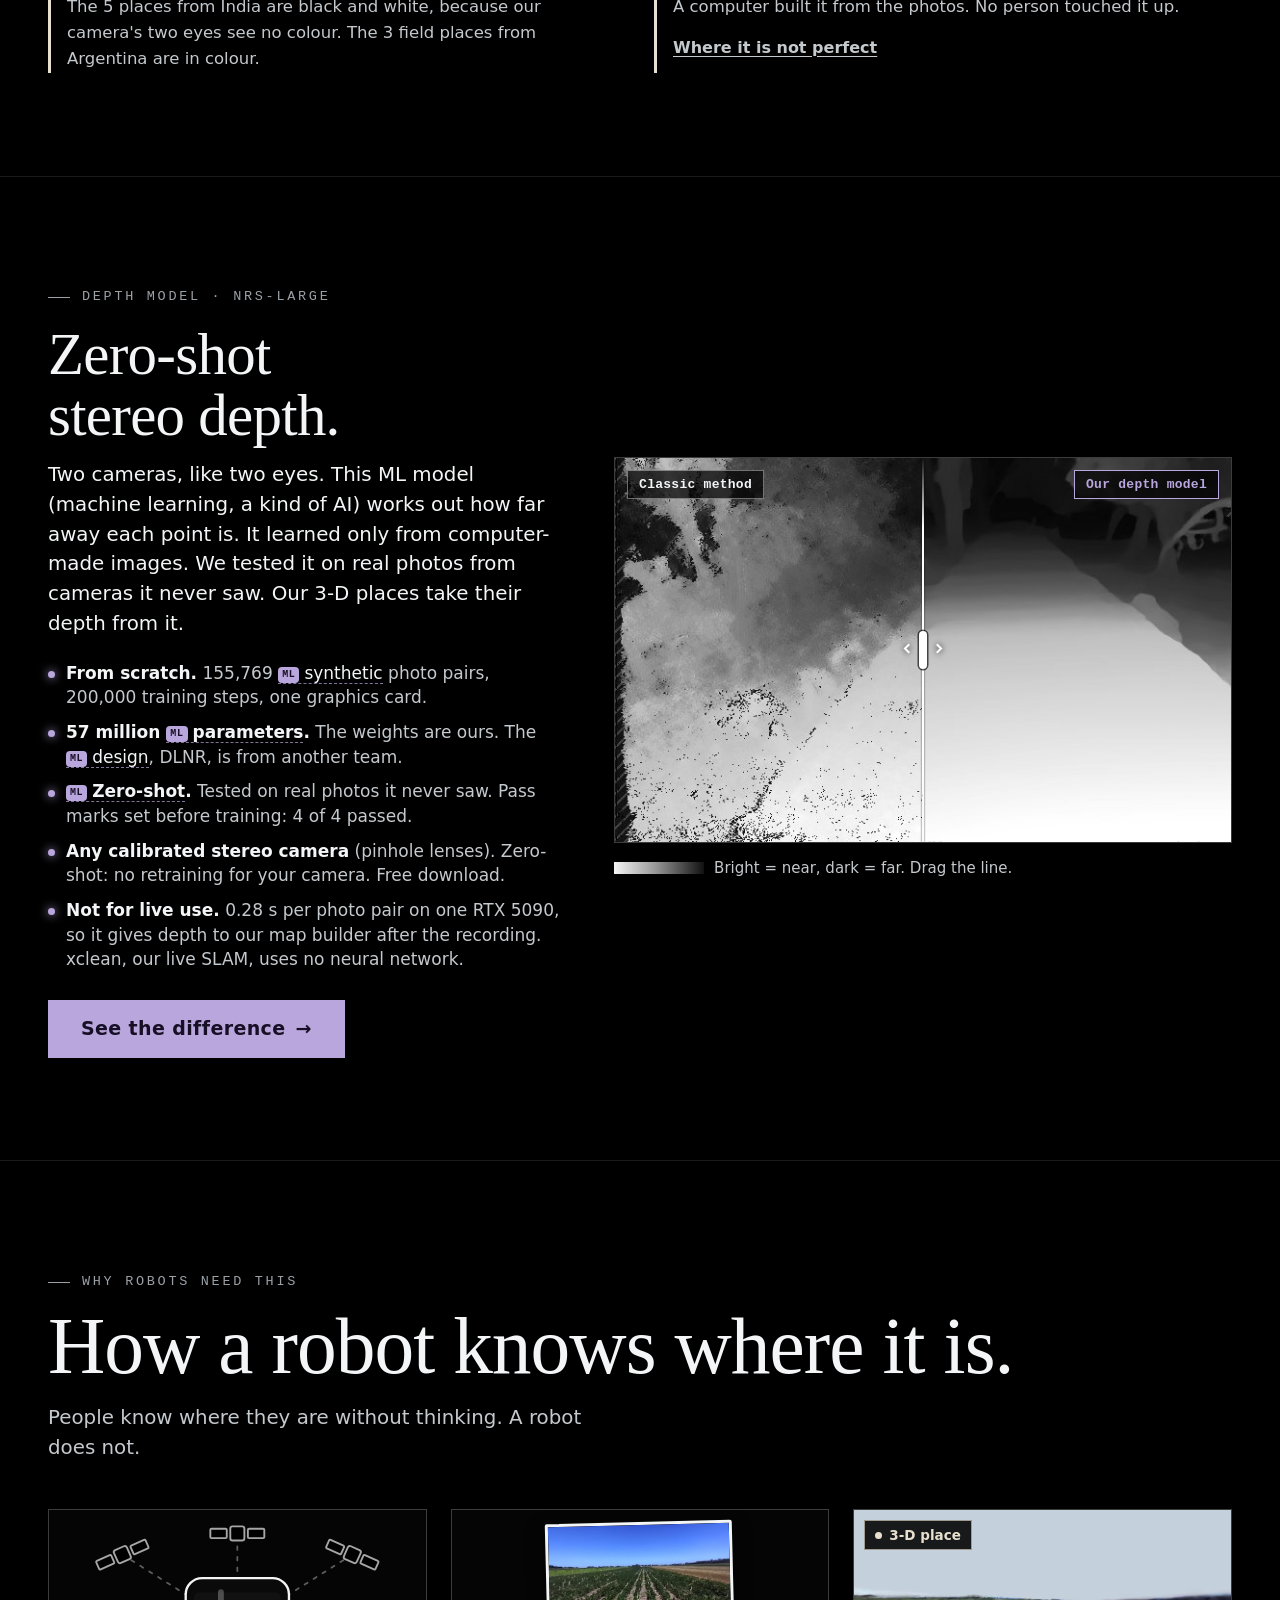
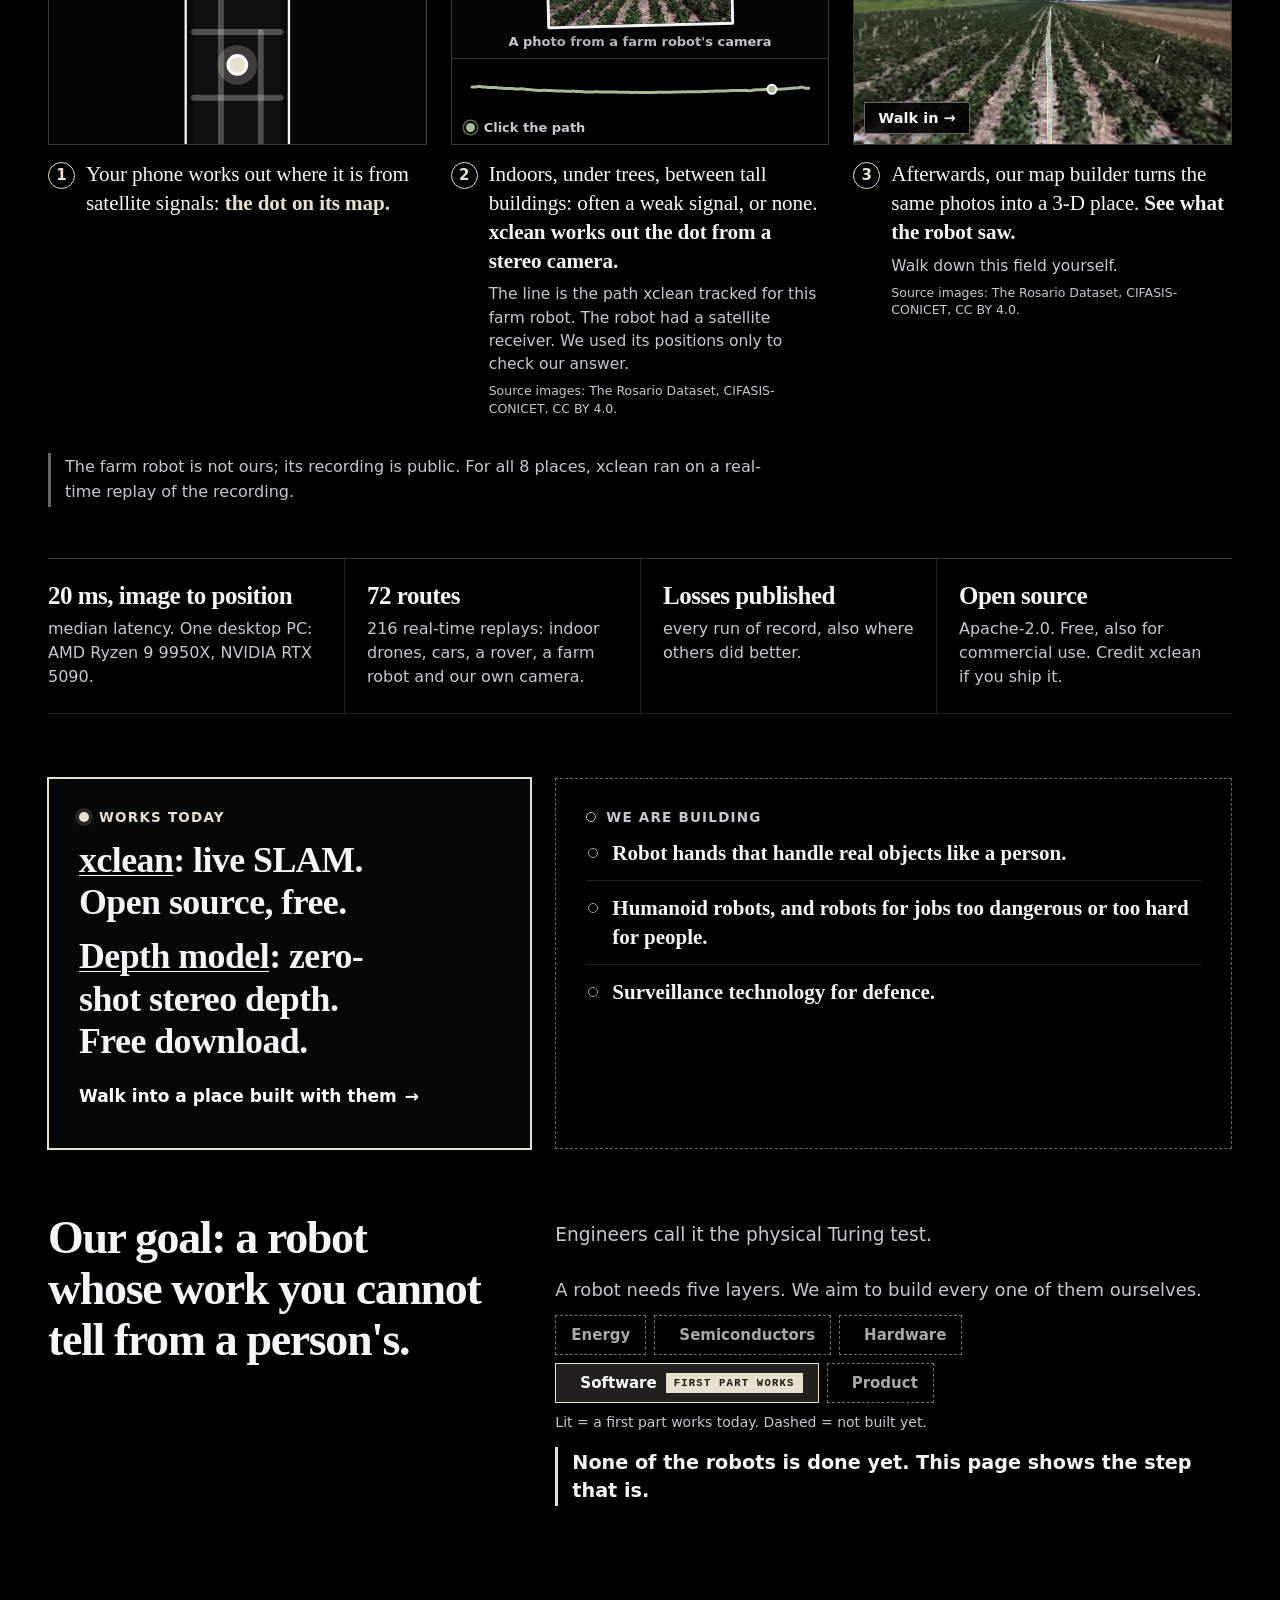
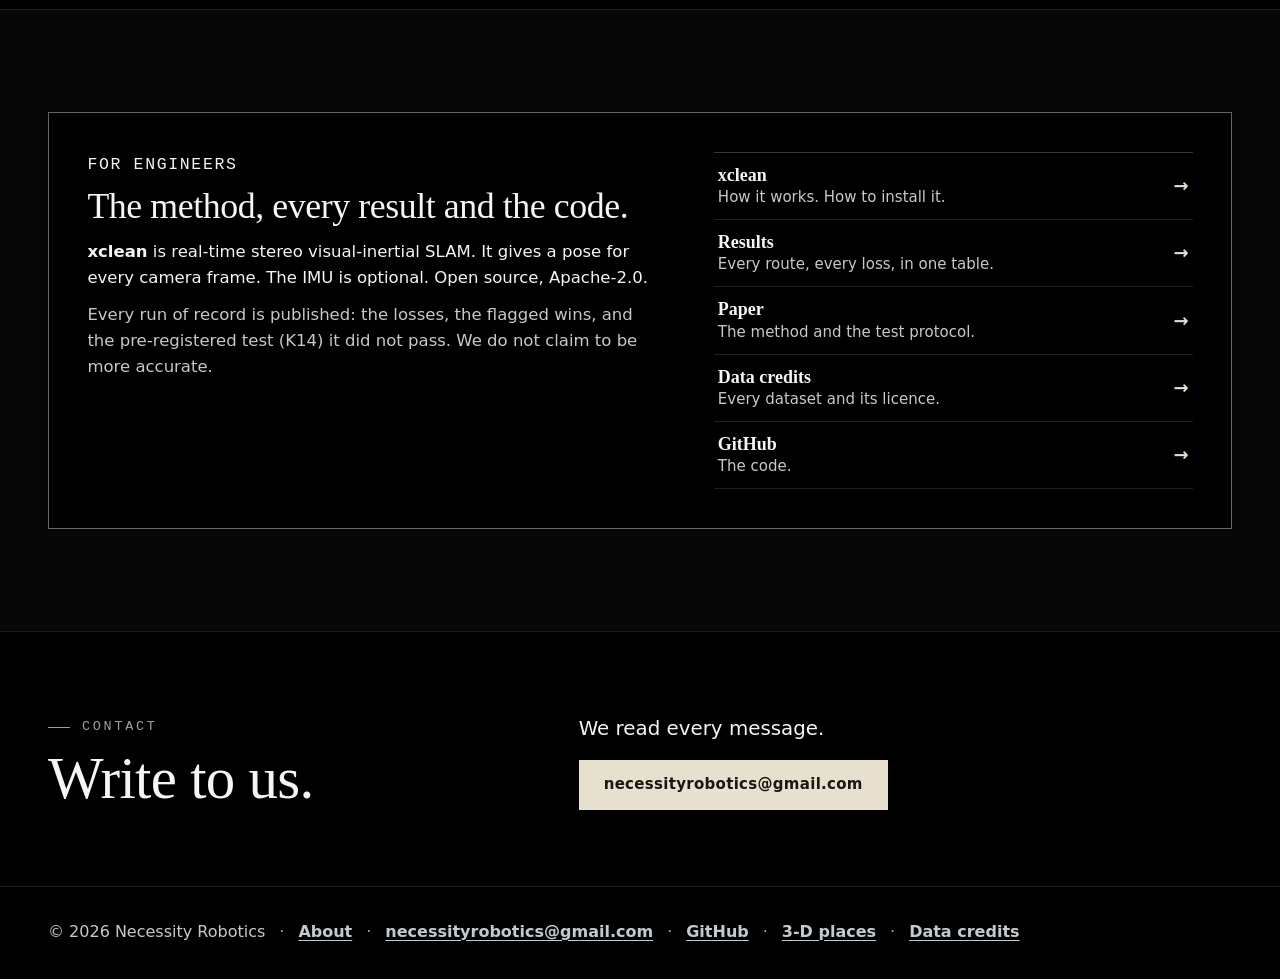
==== commit b144bc7a: "Site: phone and tablet camera follows the path; new fog shape; lighter touch loading - Below the fir" ====
--- a/index.html
+++ b/index.html
@@ -21,7 +21,7 @@
 <meta property="og:image:alt" content="A street in India as a 3-D place, built from camera photos by our software. Not a video.">
 <meta name="twitter:card" content="summary_large_image">
 <link rel="icon" href="data:image/svg+xml,%3Csvg xmlns='http://www.w3.org/2000/svg' viewBox='0 0 32 32'%3E%3Crect width='32' height='32' rx='7' fill='%23000000'/%3E%3Ccircle cx='16' cy='16' r='8' fill='none' stroke='%23e8e0cf' stroke-width='2.6'/%3E%3Ccircle cx='16' cy='16' r='2.4' fill='%23f2f5fa'/%3E%3C/svg%3E">
-<script>document.documentElement.dataset.acc = 'trio';</script>
+<script>document.documentElement.dataset.acc = 'trio';(function(){try{var d=document.documentElement,q=new URLSearchParams(location.search),n=navigator,c=n.connection||{},s=q.get('still'),k=null;try{k=sessionStorage.getItem('nr-still');}catch(e){}var t=matchMedia('(hover: none), (pointer: coarse)').matches,ios=/iPhone|iPad|iPod/.test(n.userAgent)||(n.platform==='MacIntel'&&n.maxTouchPoints>1);var et=c.effectiveType||'',slow=c.saveData===true||/(^|-)2g$/.test(et)||(t&&(et==='3g'||(c.downlink>0&&c.downlink<1)));var weak=t&&((n.deviceMemory>0&&n.deviceMemory<=3)||(!ios&&n.hardwareConcurrency>0&&n.hardwareConcurrency<=4));if(s==='1'){d.classList.add('nr-still');d.classList.remove('f-drift');}}catch(e){}})();</script>
 <script>document.documentElement.classList.add('js'); window.__fOpen = '/explore.html'; window.__noAccentBar = true;</script>
 <script>/* before any other script: f-desk (desktop), f-drift (the first picture walks in from the first paint), f-hidden (a background tab holds it). Scroll: the page restores positions itself (manual): each history entry keeps its own position (history.state.fy, saved as the visitor scrolls), so Back and Forward return there, also inside the page; a reload restores nothing and starts at the top, where the first screen walks. */(function(){try{var d=document.documentElement,q=new URLSearchParams(location.search),m=function(x){return matchMedia(x).matches;};if(!m('(max-width: 760px)')){d.classList.add('f-desk');if(!m('(prefers-reduced-motion: reduce)')&&q.get('snap')!=='1'&&q.get('ride')!=='0')d.classList.add('f-drift');}var h=function(){d.classList.toggle('f-hidden',document.visibilityState==='hidden');};h();document.addEventListener('visibilitychange',h);if(!('scrollRestoration' in history))return;history.scrollRestoration='manual';var sv=function(){try{var s=history.state;s=s&&typeof s==='object'?Object.assign({},s):{};s.fy=Math.round(scrollY);history.replaceState(s,'');}catch(e){}},tm=0;addEventListener('scroll',function(){clearTimeout(tm);tm=setTimeout(sv,250);},{passive:true});addEventListener('pagehide',sv);var go=function(){var s=history.state;if(s&&typeof s.fy==='number')scrollTo(0,s.fy);};addEventListener('popstate',go);var n=performance.getEntriesByType&&performance.getEntriesByType('navigation')[0];if(n&&n.type==='back_forward'){addEventListener('DOMContentLoaded',go);addEventListener('load',go);}}catch(e){}})();</script>
 <script type="importmap">
@@ -121,24 +121,26 @@
       <div class="h-cap" data-cap="2">
         <p class="c-k">II &middot; Pull back</p>
         <h2>A video cannot leave its camera. This place can.</h2>
-        <p>Scroll to rise out of the path.</p>
+        <p><span class="h-nocl">Scroll to rise above the path. <span class="h-live"><span class="when-fine">Drag to look around.</span><span class="when-touch">Drag sideways to look around.</span></span></span><span class="h-cl">This is the same place, seen from 64 m above the path.</span></p>
       </div>
       <div class="h-cap" data-cap="3">
         <p class="c-k">III &middot; The whole place</p>
         <h2>227 m of a real park, in 3&#8209;D.</h2>
-        <p>Every point comes from the camera's photos. <b>The line is the path xclean tracked.</b></p>
+        <p><span class="h-cl">Seen from straight above, to scale. </span>Every point comes from the camera's photos. <b>The line is the path xclean tracked.</b> <span class="h-live"><span class="when-fine">Drag to turn the view.</span><span class="when-touch">Drag sideways to turn the view.</span></span></p>
       </div>
       <div class="h-cap h-cap--top" data-cap="4">
         <p class="c-k">IV &middot; Eight places</p>
         <h2 class="h-live">Eight real paths, floating in the dark.</h2>
         <p class="h-live">Each shape is a real place: its 3&#8209;D points and its camera path. Not to scale.</p>
         <h2 class="h-still">Eight real places.</h2>
-        <p class="h-still">Seen from far above. The list of all eight is below.</p>
+        <p class="h-still h-nocl">Seen from far above. The list of all eight is below.</p>
+        <p class="h-cl">Each plate shows one place from above. The line is its camera path.</p>
       </div>
       <div class="h-cap h-cap--go h-cap--top" data-cap="5">
         <h2 class="f-go-h">Pick one.</h2>
         <p class="h-live"><span class="when-fine">Click</span><span class="when-touch">Tap</span> a shape: walk in, or compare its depth, classic vs ML.</p>
-        <p class="h-still">Scroll on and pick one.</p>
+        <p class="h-still h-nocl">Scroll on and pick one.</p>
+        <p class="h-cl">Tap a plate. Walk in, or see its depth.</p>
         <div class="h-cap-cta">
           <a class="btn btn--acc" id="go" href="explore.html?map=oak_161206&amp;at=117" data-open="">Walk into the park <span aria-hidden="true">&rarr;</span></a>
         </div>
--- a/_concepts4/F/c.css
+++ b/_concepts4/F/c.css
@@ -28,7 +28,8 @@
 .is-touch .when-touch { display: inline; }
 .is-touch .when-fine { display: none; }
 .sr { position: absolute; width: 1px; height: 1px; overflow: hidden; clip: rect(0 0 0 0); white-space: nowrap; }
-/* the paper grain of V11 (static) */
+/* the paper grain of V11 (static; not on touch screens: a full-screen blended layer over two canvases costs every frame) */
+@media (hover: none), (pointer: coarse) { body::after { display: none; } }
 body::after { content: ""; position: fixed; inset: 0; z-index: 90; pointer-events: none; opacity: .035; mix-blend-mode: screen;
   background-image: url("data:image/svg+xml,%3Csvg xmlns='http://www.w3.org/2000/svg' width='180' height='180'%3E%3Cfilter id='n'%3E%3CfeTurbulence type='fractalNoise' baseFrequency='.9' numOctaves='2' stitchTiles='stitch'/%3E%3CfeColorMatrix values='0 0 0 0 1  0 0 0 0 1  0 0 0 0 1  0 0 0 .9 0'/%3E%3C/filter%3E%3Crect width='180' height='180' filter='url(%23n)'/%3E%3C/svg%3E"); }
 
--- a/_concepts4/F/f.css
+++ b/_concepts4/F/f.css
@@ -55,7 +55,7 @@
 /* phones: the dark too (owner 11-14); home.js mounts it where the live place may come. Before it draws, the veil has
    the same opening (centre, low), so the first screen does not jump when the dark takes over. */
 @media (max-width: 760px) {
-  .h-veil { background: radial-gradient(38% 30% at 50% 67.5%, #0000 0, rgba(0,0,0,.14) 42%, rgba(0,0,0,.64) 72%, rgba(0,0,0,.92) 90%, #000 100%); }
+  .h-veil { background: radial-gradient(75% 22% at 50% 71%, #0000 0, rgba(0,0,0,.14) 42%, rgba(0,0,0,.64) 72%, rgba(0,0,0,.92) 90%, #000 100%); }
 }
 
 /* the last two stops: the words at the top centre, the eight places in the middle under them */
@@ -83,9 +83,9 @@
 .h-place .pl-still { transition: opacity .6s linear; }
 .h-place[data-state="live"]:not([data-posed="1"]) .pl-still { opacity: 1; }
 @media (prefers-reduced-motion: reduce) { .h-place .pl-still { transition: none; } }
-/* before any script: the veil is the dark's own first picture (dark.js: a soft opening 20 % x 41 % at 62 % / 43.5 %), so
-   the dark takes over with no change (desktop; phones keep the veil) */
-html.f-desk .h-veil { background: radial-gradient(20% 41% at 62% 43.5%, #0000 0, rgba(0, 0, 0, .14) 42%, rgba(0, 0, 0, .64) 72%, rgba(0, 0, 0, .92) 90%, #000 100%); }
+/* before any script: the veil is close to the dark's own first picture (dark.js: a wide clearing of soft lobes round
+   62 % / 43.5 %), so the dark takes over with little change (desktop; phones keep the veil) */
+html.f-desk .h-veil { background: radial-gradient(44% 30% at 74% 47%, #0000 0, rgba(0, 0, 0, .14) 42%, rgba(0, 0, 0, .64) 72%, rgba(0, 0, 0, .92) 90%, #000 100%); }
 .h-place .pl-still[src*="first.jpg"] { filter: none !important; }   /* already in the final colours: no tint, no contrast change */
 
 /* the last stop, with the eight places live: short words at the top, the shapes are the choices; the credit at the foot */
--- a/css/v12.css
+++ b/css/v12.css
@@ -76,7 +76,7 @@
 .v12 .v4-route, .v12 .h4-beat-pic--route, .v12 .pl-layer, .v12 .xp-map, .v12 .h-wipe {
   --ion: var(--path); --acc: var(--path); --acc-rgb: var(--path-rgb); --acc-rim: var(--path-rim); }
 
-/* ------------------------------------------------------------ Check 11-13: no glows, no pills, no extra hues, no loops
+/* ------------------------------------------------------------ Opus check 11-13: no glows, no pills, no extra hues, no loops
    (the owner's taste: calm, rare accent, no glows, classic square finish; nothing loops by itself) */
 .v12 .dm-hero { background: none !important; }
 .v12 .xp-back, .v12 .xp-pill, .v12 .xp-pill-pic, .v12 .xp-help, .v12 .xp-keep, .v12 .xp-photo-s, .v12 .xp-pad-cap,
@@ -217,6 +217,111 @@
 /* the depth model download buttons (gen:model-dl; shown only after the launch switch) */
 .v12 .dm-dl { display: flex; flex-wrap: wrap; gap: 10px; margin-top: 14px; }
 
+/* ------------------------------------------------------------ still mode: classic (owner 11-16)
+   html.nr-still (the page head decides: a slow link, a weak phone or tablet, ?still=1; the home also falls back to it
+   when the device cannot keep up). No 3-D, no canvases, no motion: the site reads like a printed plate book. Warm black
+   paper, toned photographs, a still grain, double rules. Everything is static, so all of it costs one paint. */
+html.nr-still { --bg: #0d0b08; --bg-1: #12100c; --bg-2: #17140f; --bg-3: #1f1b15; scroll-behavior: auto; }
+html.nr-still body, html.nr-still body.v12 { background: #0d0b08; }
+html.nr-still *, html.nr-still *::before, html.nr-still *::after { animation: none !important; transition: none !important; }
+html.nr-still body::after { display: block !important; opacity: .07 !important; }
+/* touch: the grain only where the device can blend it cheaply (no blend mode on phones and tablets) */
+@media (hover: none), (pointer: coarse) { html.nr-still body::after { mix-blend-mode: normal; opacity: .04 !important; } }
+html.nr-still img, html.nr-still .v12 img[src*="img/places/oak_"], html.nr-still .h-place .pl-still[src*="first.jpg"] {
+  filter: sepia(.62) grayscale(.15) contrast(1.08) brightness(.93) saturate(.9) !important; }
+html.nr-still #dark, html.nr-still .h-live, html.nr-still .f-atlas-in, html.nr-still #atlas-in { display: none !important; }
+/* the first screen: a plain darkroom fade for the words, no opening in the dark */
+html.nr-still .h-veil {
+  background: linear-gradient(90deg, #0d0b08 0, rgba(13, 11, 8, .86) 36%, rgba(13, 11, 8, .18) 62%, rgba(13, 11, 8, .55) 100%) !important; }
+@media (max-width: 760px) {
+  html.nr-still .h-veil { background: linear-gradient(#0d0b08 0, rgba(13, 11, 8, .86) 46%, rgba(13, 11, 8, .22) 70%, rgba(13, 11, 8, .7) 100%) !important; }
+}
+html.nr-still .h-still img { box-shadow: inset 0 0 0 1px rgba(232, 224, 204, .2); }
+/* plates: a hairline frame and a double rule under the section heads */
+html.nr-still .v12 .v4-card, html.nr-still .v12 .v4-card-pic, html.nr-still .v12 .h4-beat-pic { border: 1px solid rgba(232, 224, 204, .26); }
+html.nr-still .v12 .h4-sec h2 { padding-bottom: .35em; border-bottom: 3px double rgba(232, 224, 204, .28); }
+html.nr-still .v12 .eyebrow, html.nr-still .v12 .v4-eyebrow, html.nr-still .v12 .h4-k { color: #b9ae96; }
+html.nr-still [style*="backdrop-filter"], html.nr-still .head, html.nr-still .v4-head, html.nr-still .c-head { backdrop-filter: none !important; -webkit-backdrop-filter: none !important; }
+html.nr-still #hint { background: rgba(13, 11, 8, .82); padding: 10px 14px; }   /* the words stay readable over a lit plate */
+
+/* ------------------------------------------------------------ the classic hero: Plate I and the sheet of eight plates
+   Phones and tablets (html.nr-still, owner 11-16: "the second animation (park till all trajectories shown) should be
+   presented in a classic / vintage, best possible way"). The block is #ps (tools/make_still_hero.py): three figures of
+   the park in one plate window (Fig. 1 at eye level, Fig. 2 bird's-eye, Fig. 3 plan to scale), then the sheet of the
+   eight places. Every dot is a measured point; every sage line is the camera path, inked by the scroll (home.js
+   stillUi). Each figure is one engraving (WebP) contained in its window: it shrinks, never crops. */
+.ps, .h-cl { display: none; }
+html.nr-still .h-cl { display: revert; }
+html.nr-still .h-nocl { display: none !important; }
+html.nr-still { --ps-g: 16px; --ps-capb: 3vh; }
+@media (min-width: 761px) { html.nr-still { --ps-g: 40px; --ps-capb: 7vh; } }
+html.nr-still .h-stage { background: #0d0b08; }
+html.nr-still .ps { display: block; position: absolute; inset: 0; z-index: 4; pointer-events: none; }
+html.nr-still .ps-win { position: absolute; left: var(--ps-g); right: var(--ps-g); top: calc(var(--head-h, 56px) + 12px);
+  bottom: calc(var(--ps-capb) + var(--cap-h, 210px) + 12px); container-type: size; opacity: 0; visibility: hidden; }
+html.nr-still .ps-fig { position: absolute; inset: 0; display: grid; place-items: center; opacity: 0; visibility: hidden; }
+html.nr-still .ps-box { position: relative; width: min(100cqw, calc(100cqh * var(--ar))); aspect-ratio: var(--ar); }
+html.nr-still .ps-box > img, html.nr-still .ps-svg { position: absolute; inset: 0; width: 100%; height: 100%; display: block; }
+html.nr-still .ps-box > img { filter: none !important; background: #12100c; }
+.ps-t { display: none; }
+@media (min-width: 761px) { html.nr-still .ps-p { display: none; } html.nr-still .ps-t { display: block; } }
+/* the camera path: a plate-tone halo cut through the stipple, then the sage line; both ink with --ink (0..1) */
+.ps-svg { overflow: visible; fill: none; stroke-linecap: round; stroke-linejoin: round; }
+.ps-halo, .ps-route { stroke-dasharray: calc(var(--len) * 1px) calc(var(--len) * 1px);
+  stroke-dashoffset: calc(var(--len) * (1 - var(--ink, 1)) * 1px); }
+.ps-halo { stroke: #12100c; }
+.ps-route { stroke: var(--path, #a7bb98); }
+.ps-ring { stroke: var(--path, #a7bb98); fill: #12100c; }
+.ps-end { stroke: var(--path, #a7bb98); }
+.ps-mark { stroke: #e8e0cf; fill: #e8e0cf; opacity: var(--mk, 1); }
+/* the sheet: a neat line round the page's own caption (the cartouche) and the eight plates */
+html.nr-still .ps-frame { position: absolute; left: var(--ps-g); right: var(--ps-g); top: calc(var(--head-h, 56px) + 12px); bottom: 14px;
+  background: #12100c; border: 1px solid rgba(232, 224, 207, .45);
+  box-shadow: inset 0 0 0 4px #12100c, inset 0 0 0 5px rgba(232, 224, 207, .2); opacity: 0; visibility: hidden; }
+html.nr-still .ps-sheet { position: absolute; left: 8px; right: 8px; top: var(--cart-h, 120px); bottom: 8px; container-type: size;
+  display: grid; place-items: center; }
+html.nr-still .ps[data-sheet="1"] .ps-frame { pointer-events: auto; }
+.ps-link { position: absolute; display: block; -webkit-tap-highlight-color: transparent; }
+.ps-link:focus-visible { outline: 1px solid #e8e0cf; outline-offset: -2px; }
+.ps-link:active { background: rgba(232, 224, 207, .06); }
+/* captions: stops 1-3 at the foot (as now) in a printed card; stops 4-5 become the sheet's cartouche */
+html.nr-still .h-cap { background: rgba(13, 11, 8, .94); border: 1px solid rgba(232, 224, 207, .22); box-shadow: none;
+  -webkit-backdrop-filter: none; backdrop-filter: none; transform: none !important; }
+html.nr-still .h-cap .c-k::after { content: ""; display: block; width: 52px; margin-top: 9px; border-top: 3px double rgba(232, 224, 207, .32); }
+html.nr-still .h-cap.h-cap--top { top: calc(var(--head-h, 56px) + 20px); left: calc(var(--ps-g) + 10px); right: calc(var(--ps-g) + 10px);
+  width: auto; margin: 0; padding: 10px 8px 0; background: transparent; border: 0; text-align: center; }
+html.nr-still .h-cap.h-cap--top .c-k::after { margin-inline: auto; }
+html.nr-still .h-cap.h-cap--top h2 { font-size: clamp(24px, 6.4vw, 34px); }
+html.nr-still .h-cap.h-cap--top p { margin-top: 8px; font-size: 14.5px; line-height: 1.5; }
+html.nr-still #go, html.nr-still .f-cap-credit { display: none !important; }
+@media (max-width: 760px) { html.nr-still .h-rail { display: none; } }
+/* tablet landscape: stops 1-3 as on desktop (caption left, the plate right); stops 4-5 a cartouche column on the left */
+@media (min-width: 761px) and (orientation: landscape) {
+  html.nr-still .h-cap:not(.h-cap--top) { width: min(420px, 38%); }
+  html.nr-still .ps-win { left: calc(var(--ps-g) + min(420px, 38%) + 24px); bottom: 24px; }
+  html.nr-still .h-cap.h-cap--top { right: auto; width: min(360px, 32%); text-align: left; top: calc(var(--head-h, 56px) + 34px); }
+  html.nr-still .h-cap.h-cap--top .c-k::after { margin-inline: 0; }
+  html.nr-still .ps-sheet { top: 8px; left: calc(min(360px, 32%) + 40px); }
+}
+/* the pick sheet (stop 5): a printed slip at the foot, no motion */
+.ps-pick[hidden] { display: none !important; }
+html.nr-still .ps-pick { position: fixed; inset: 0; z-index: 70; pointer-events: auto; }
+.ps-pick-scrim { position: absolute; inset: 0; background: rgba(13, 11, 8, .62); }
+.ps-pick-box { position: absolute; left: 0; right: 0; bottom: 0; padding: 22px 16px calc(22px + env(safe-area-inset-bottom));
+  background: #12100c; border-top: 1px solid rgba(232, 224, 207, .45); box-shadow: inset 0 4px 0 #12100c, inset 0 5px 0 rgba(232, 224, 207, .2);
+  display: grid; gap: 10px; }
+@media (min-width: 761px) { .ps-pick-box { left: 50%; right: auto; bottom: 24px; width: 440px; transform: translateX(-50%); border: 1px solid rgba(232, 224, 207, .45); } }
+.ps-pick-k { margin: 0; font: italic 400 15px/1.3 var(--display); color: #b9ae96; }
+.ps-pick-x { position: absolute; top: 8px; right: 8px; min-width: 44px; min-height: 44px; padding: 0 10px; background: none; border: 0;
+  color: #e8e0cf; font: 400 14px/1 var(--sans, system-ui); cursor: pointer; }
+.ps-pick-box h3 { margin: 0; font: 500 26px/1.15 var(--display); color: #e8e0cf; }
+.ps-pick-m { margin: 0 0 6px; font: 400 11px/1.4 var(--mono); letter-spacing: .2em; color: #9c927e; }
+.ps-pick-box .btn { display: flex; justify-content: space-between; align-items: center; min-height: 52px; }
+.ps-pick-dm { border-color: rgba(185, 166, 220, .7) !important; color: #e8e0cf; }
+/* the walk picture on touch screens is toned in its file (/img/still/*_walk.webp): no second tone from CSS */
+@media (hover: none), (pointer: coarse) { html.nr-still .h-place #still { filter: none !important; } }
+html.nr-still .h-hint { max-width: min(46ch, calc(100vw - 32px)); }   /* the plate label (nowrap) sets the box width */
+
 /* site build: the pictures are recoloured to the accent already (tools/make_site_v12.py), so no hue turn */
 :root, :root[data-acc] { --still-rot: 0deg !important; --still-sat: 1 !important; }
 /* the v4 header on the other pages, in the V11 finish */
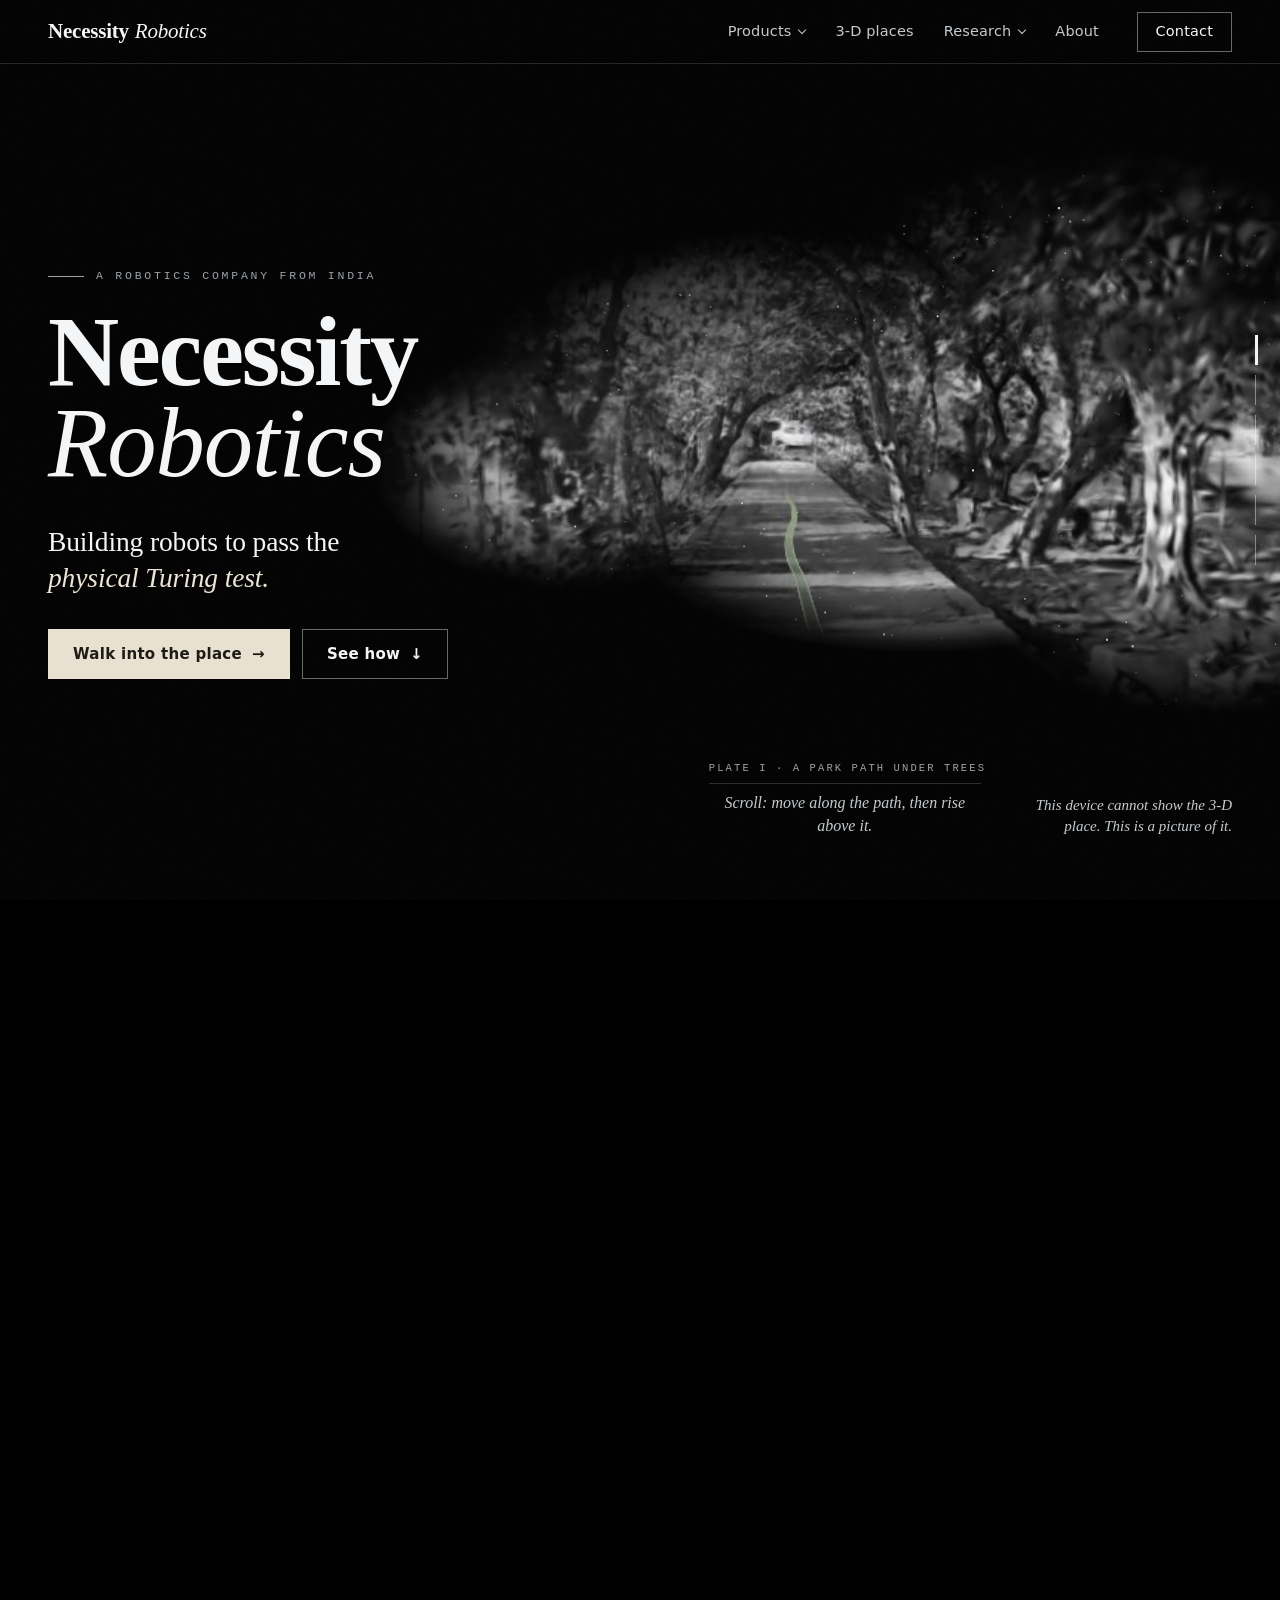
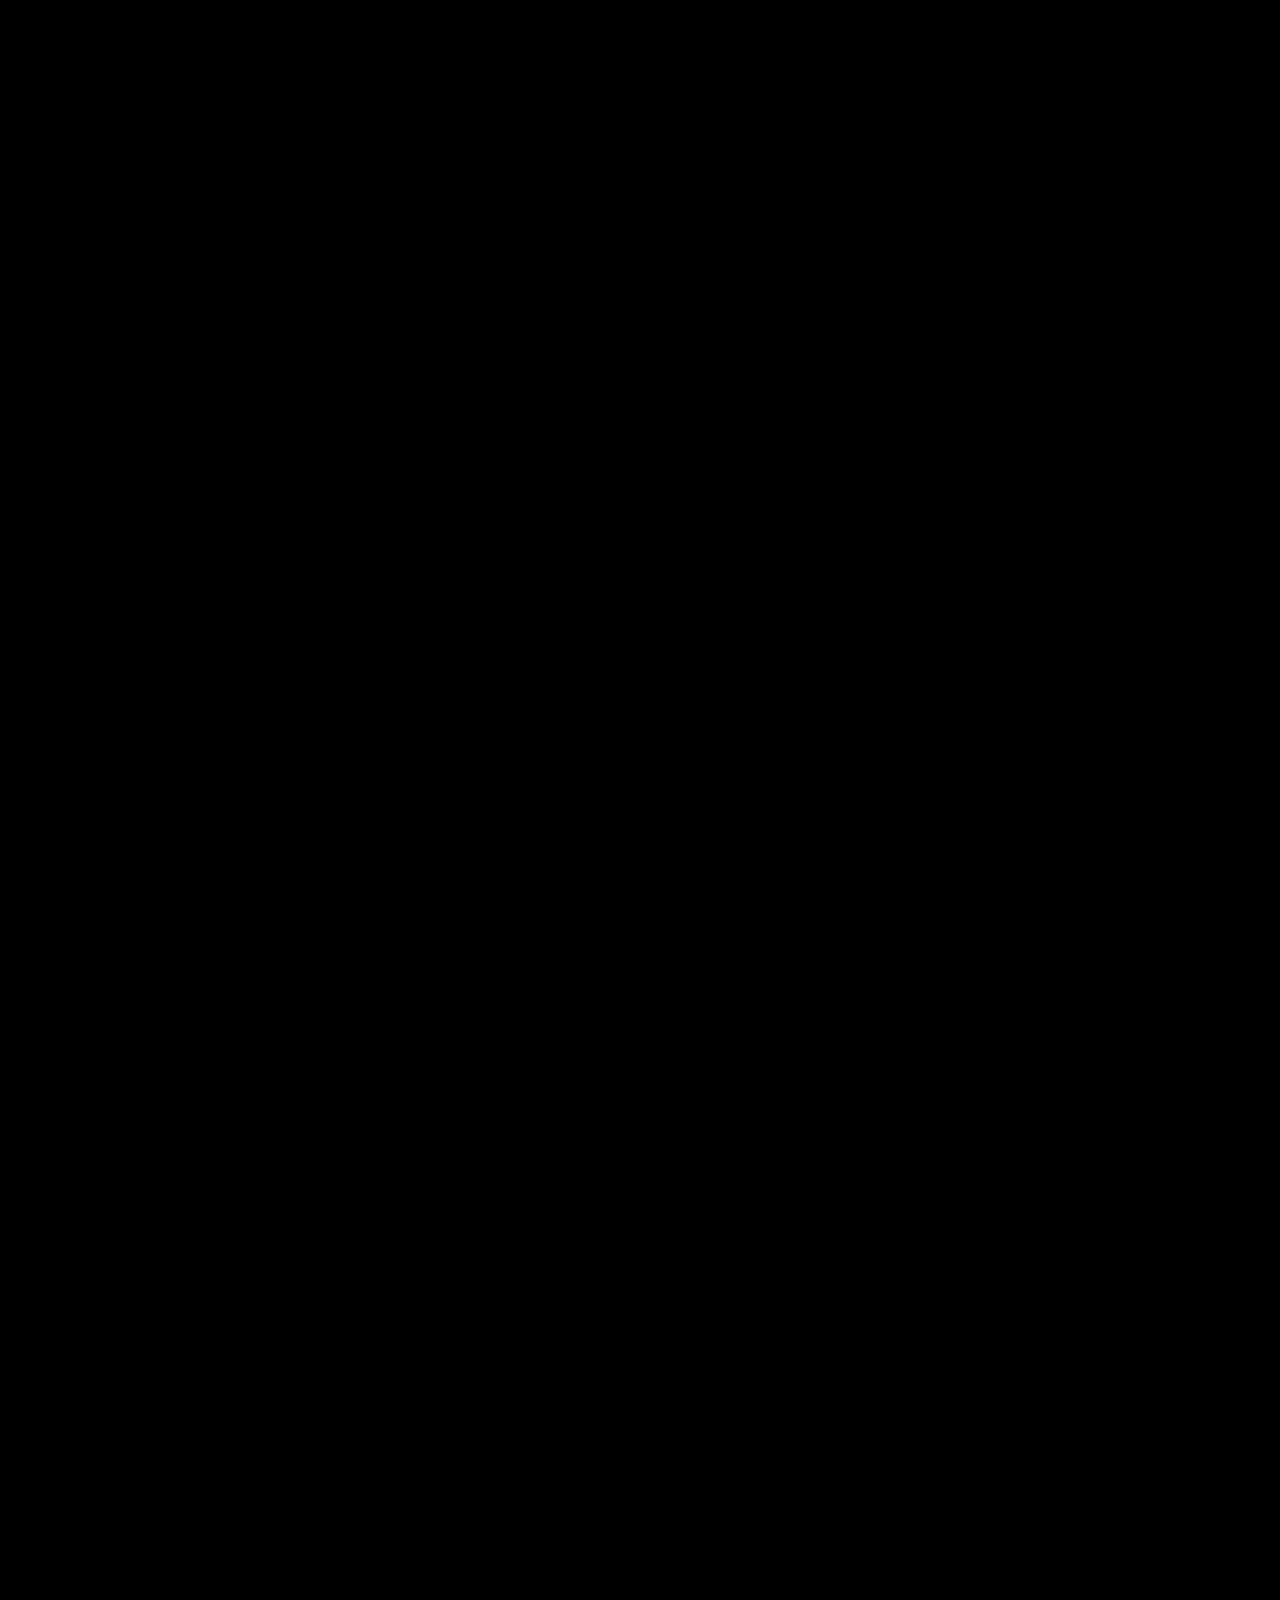
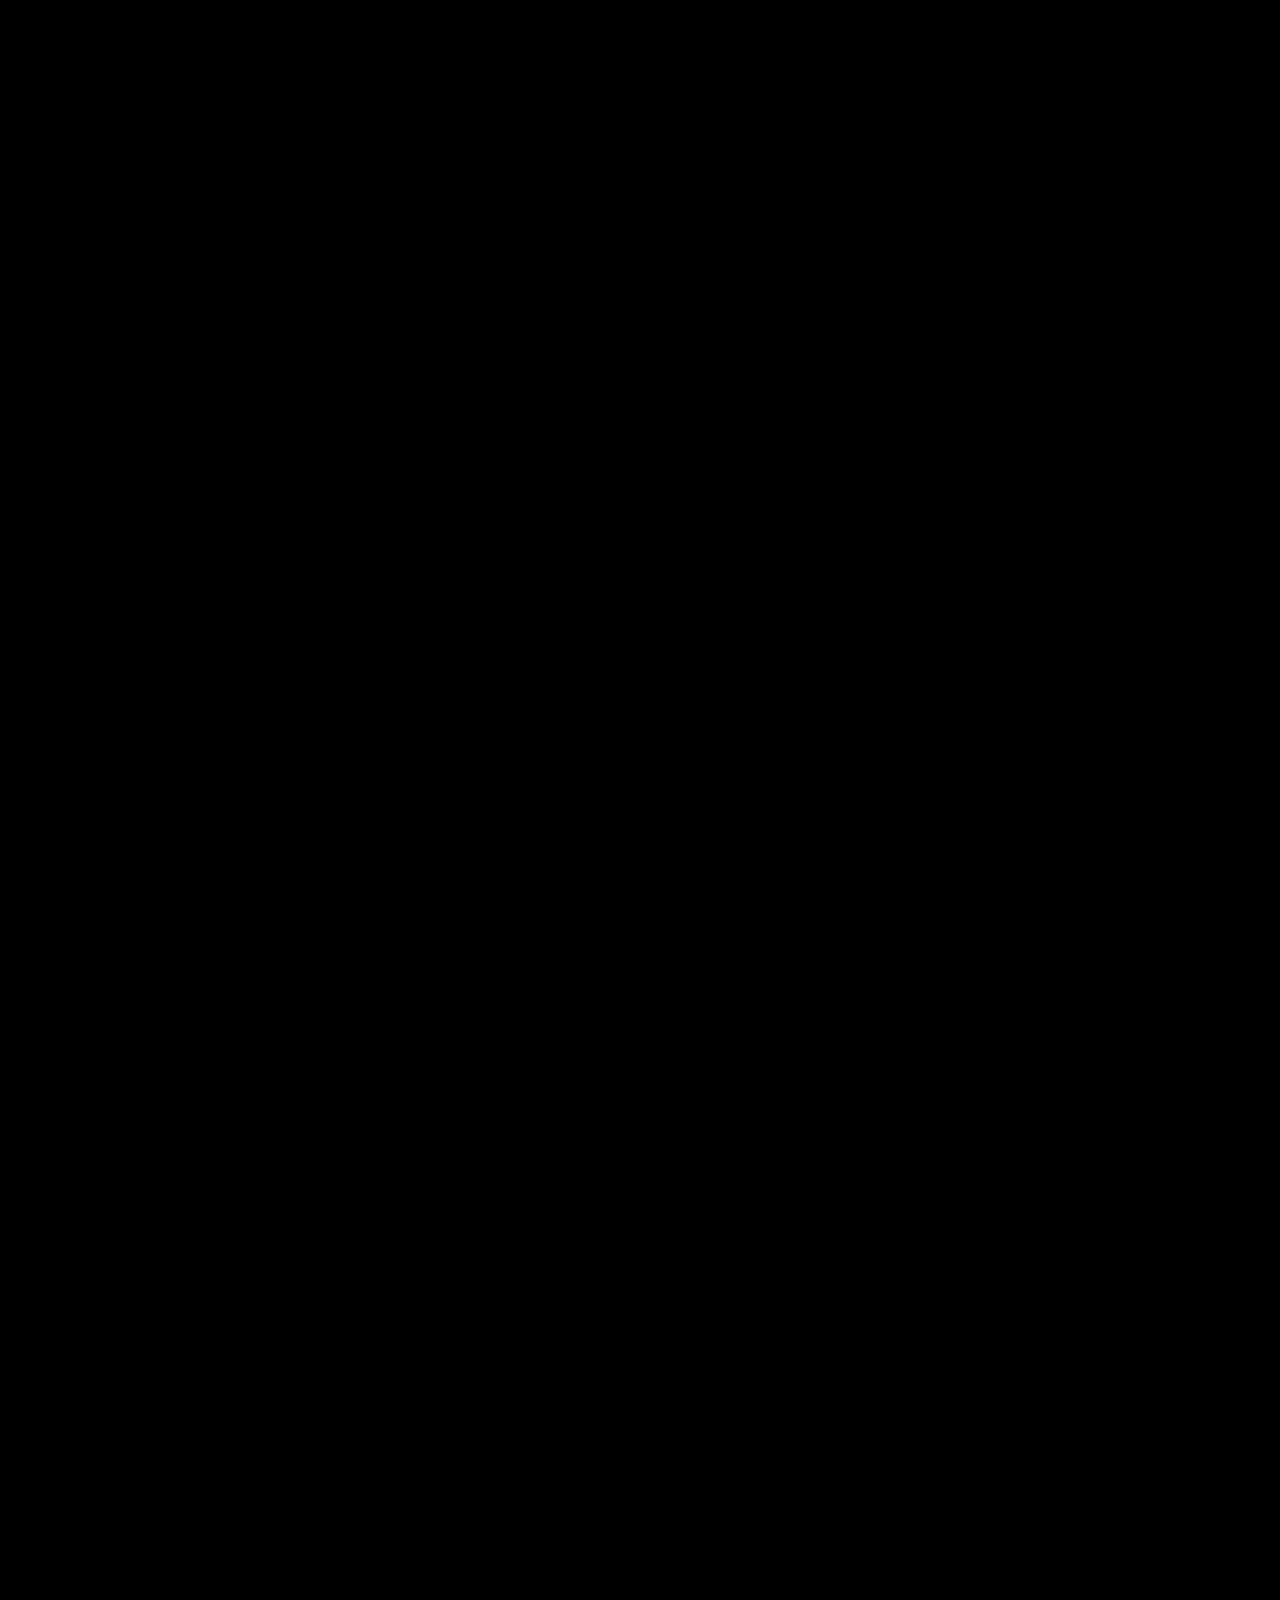
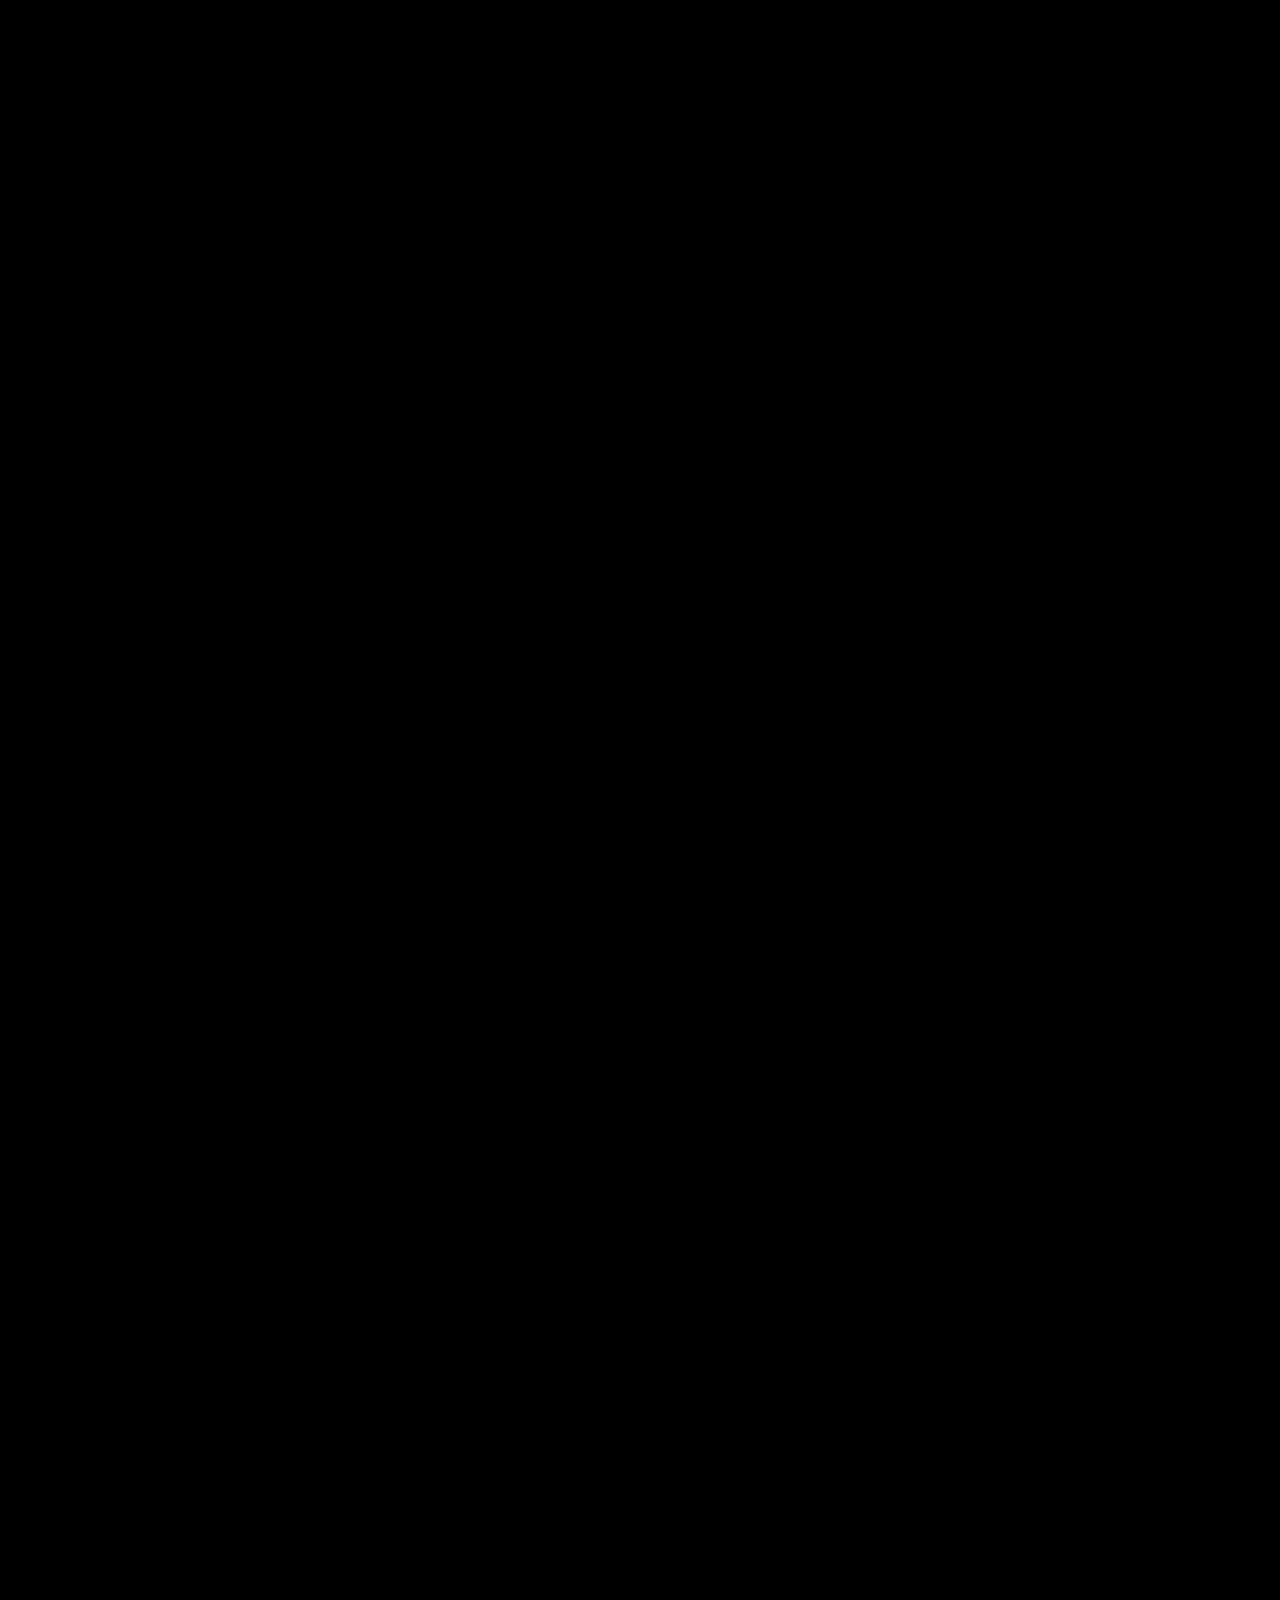
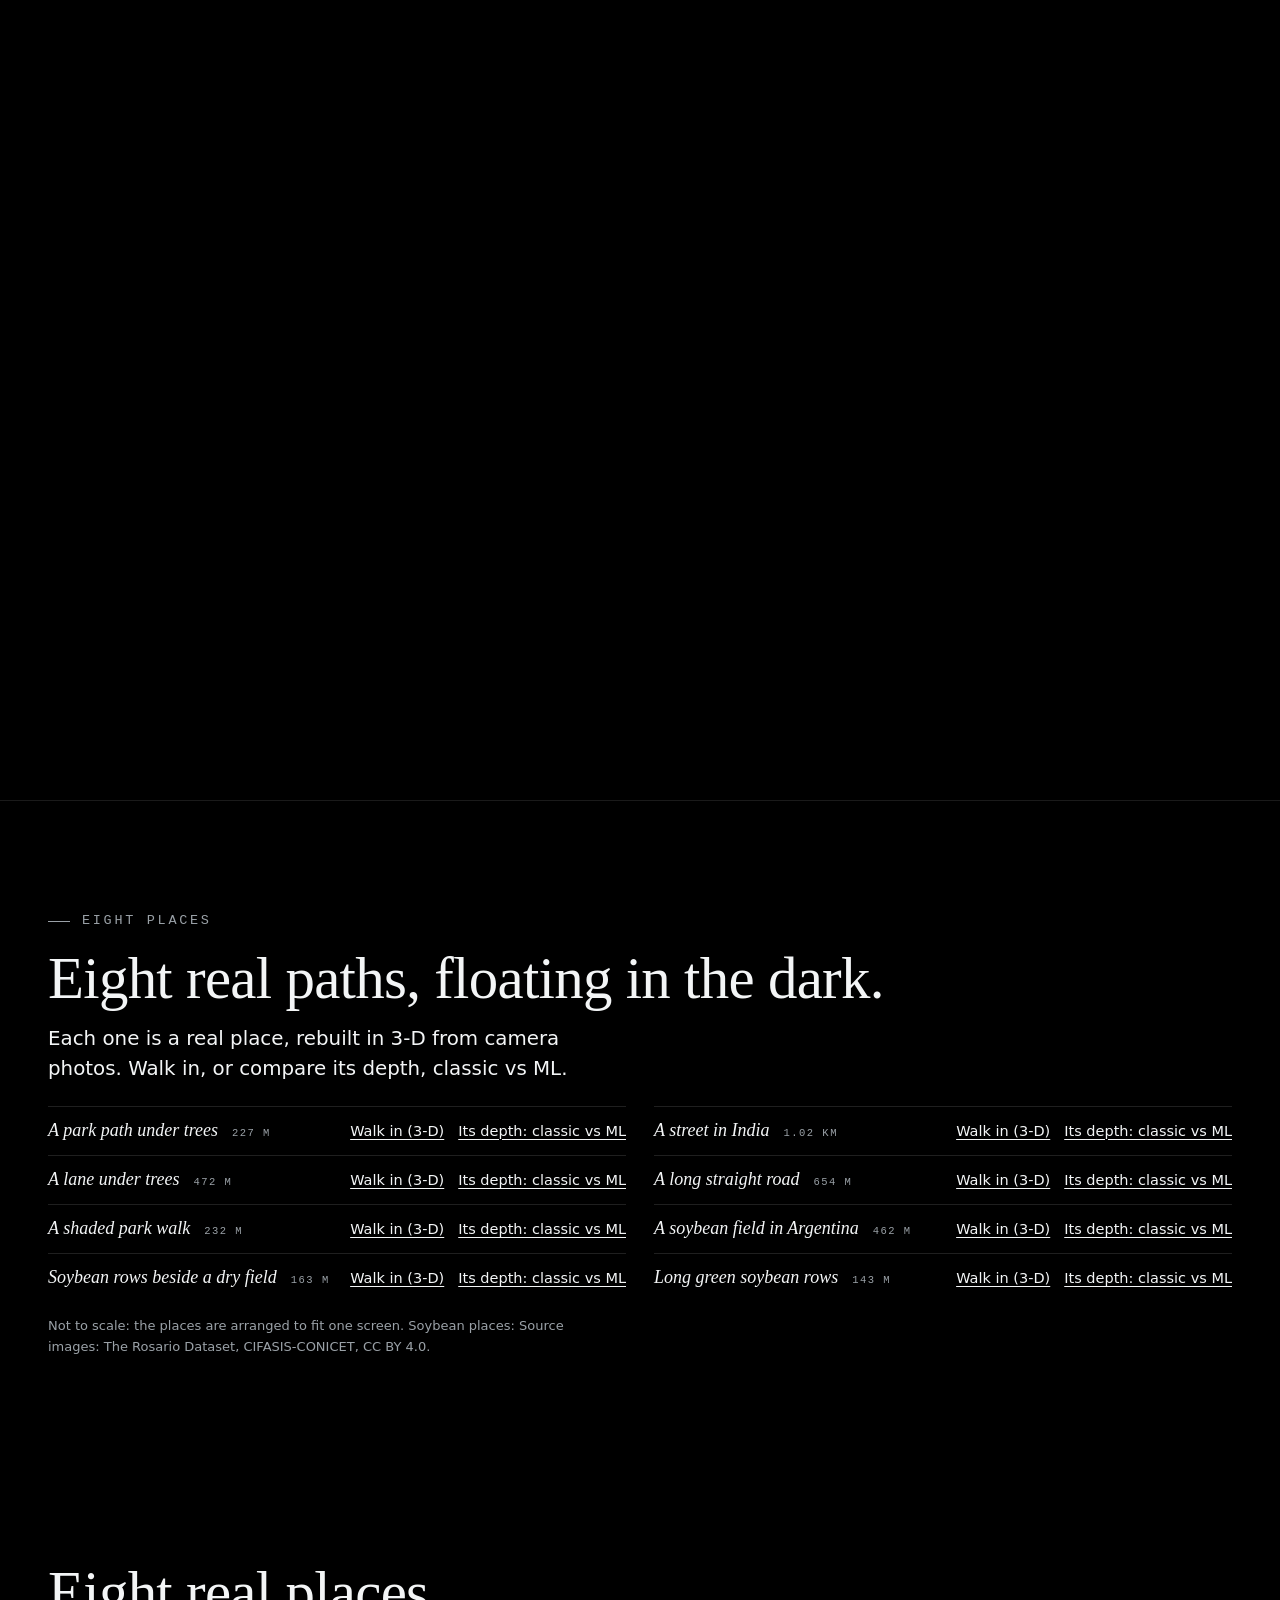
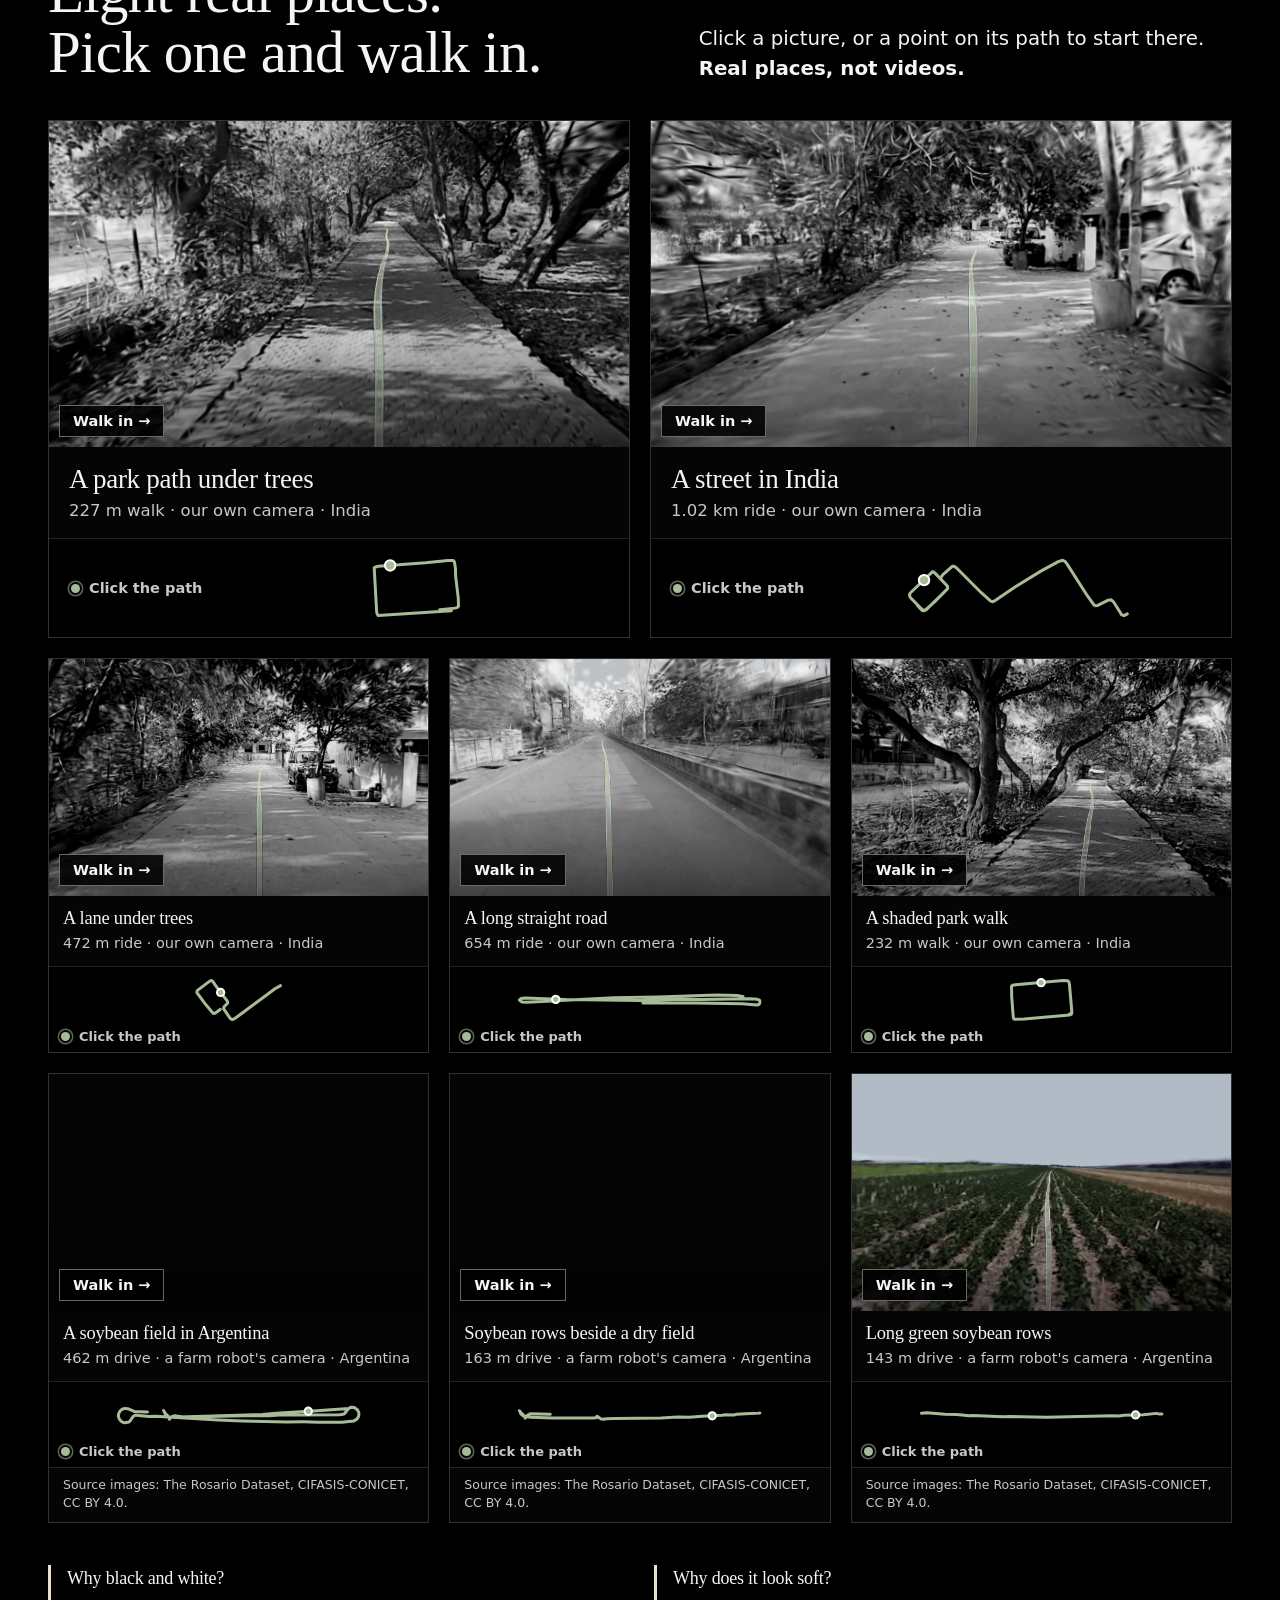
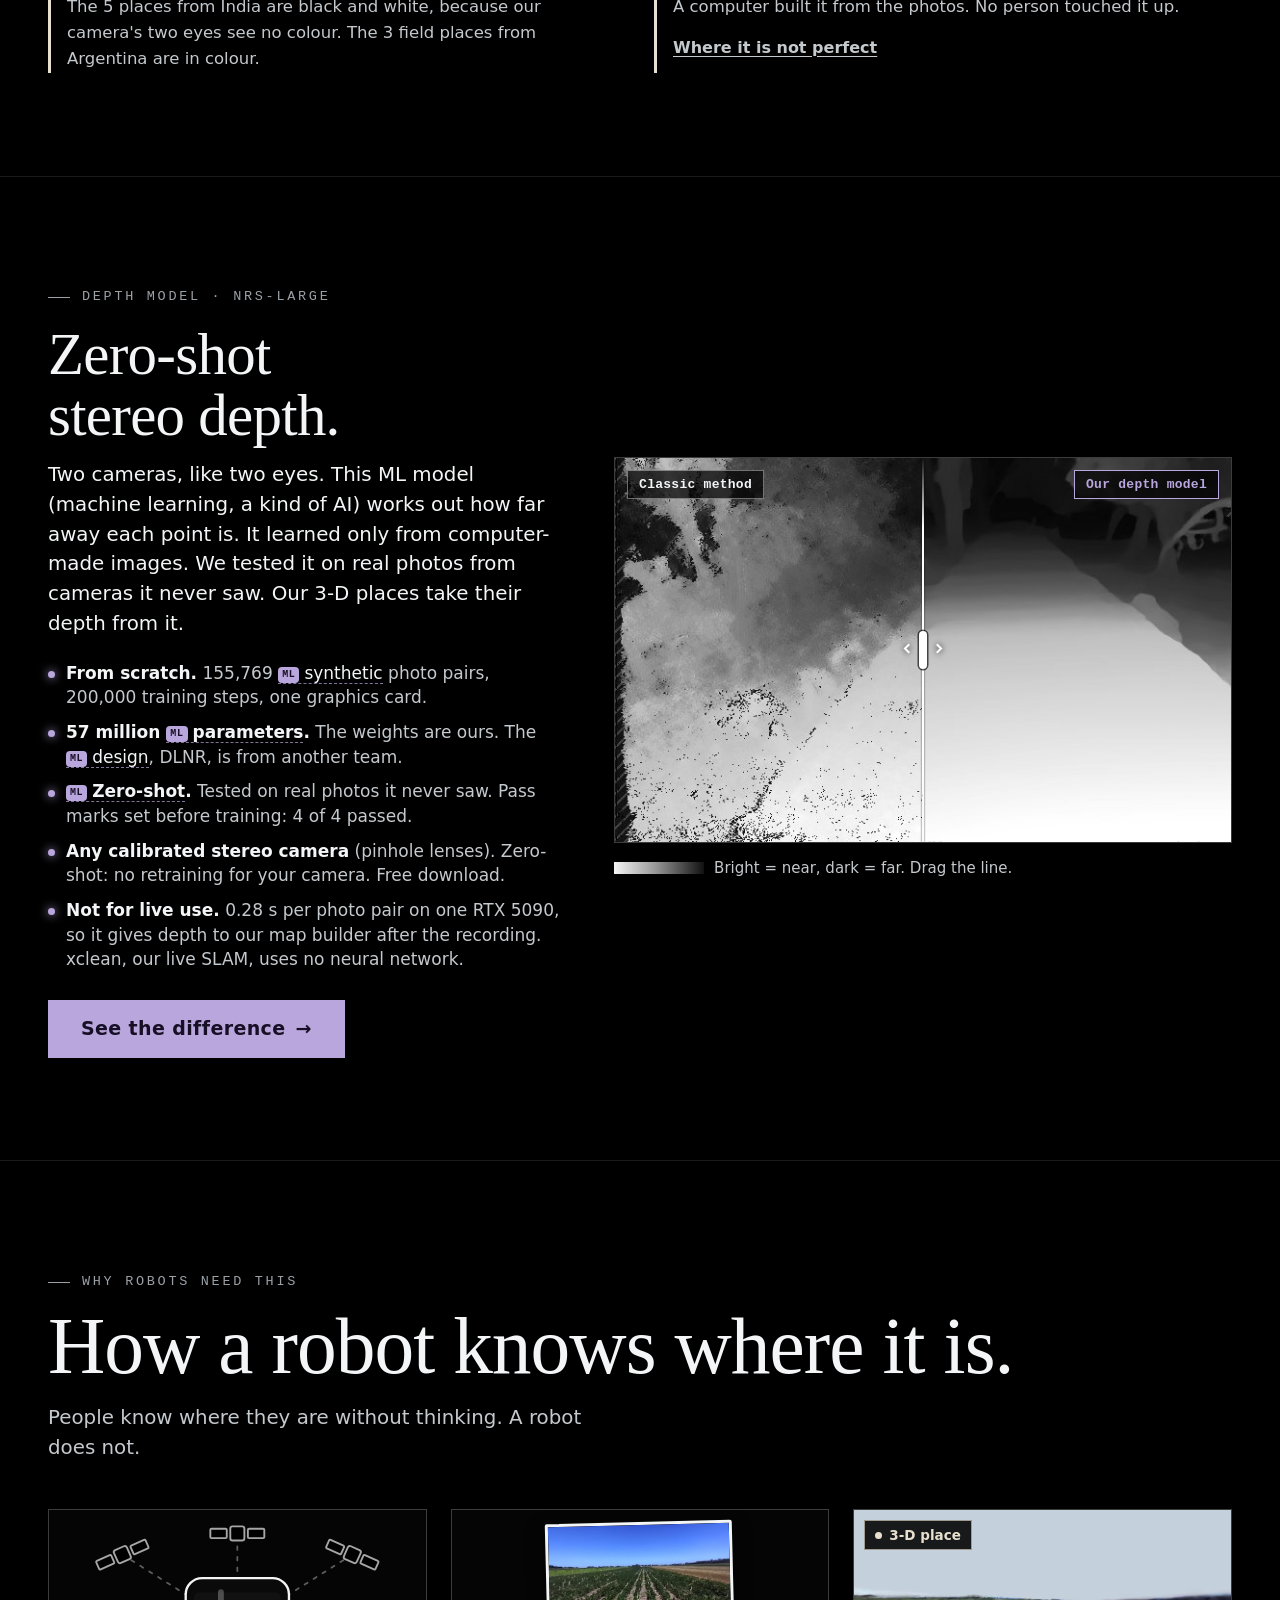
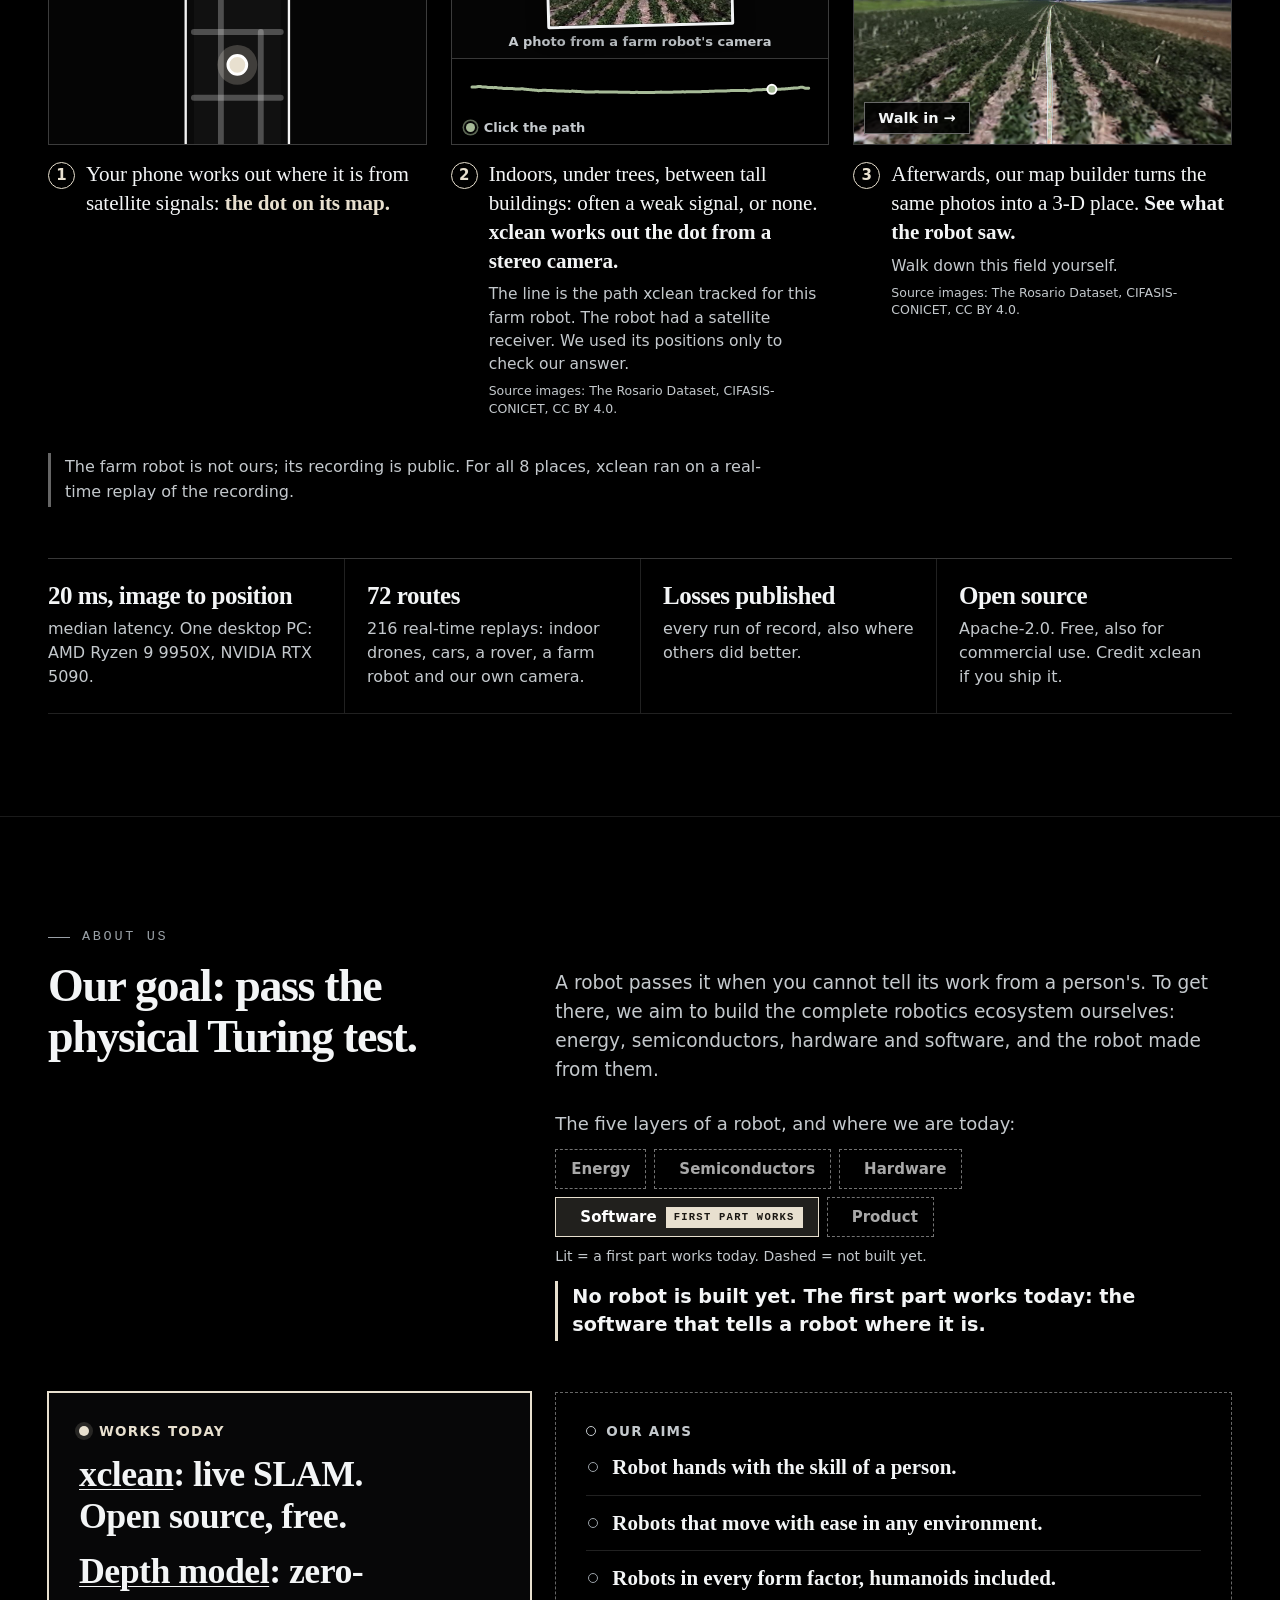
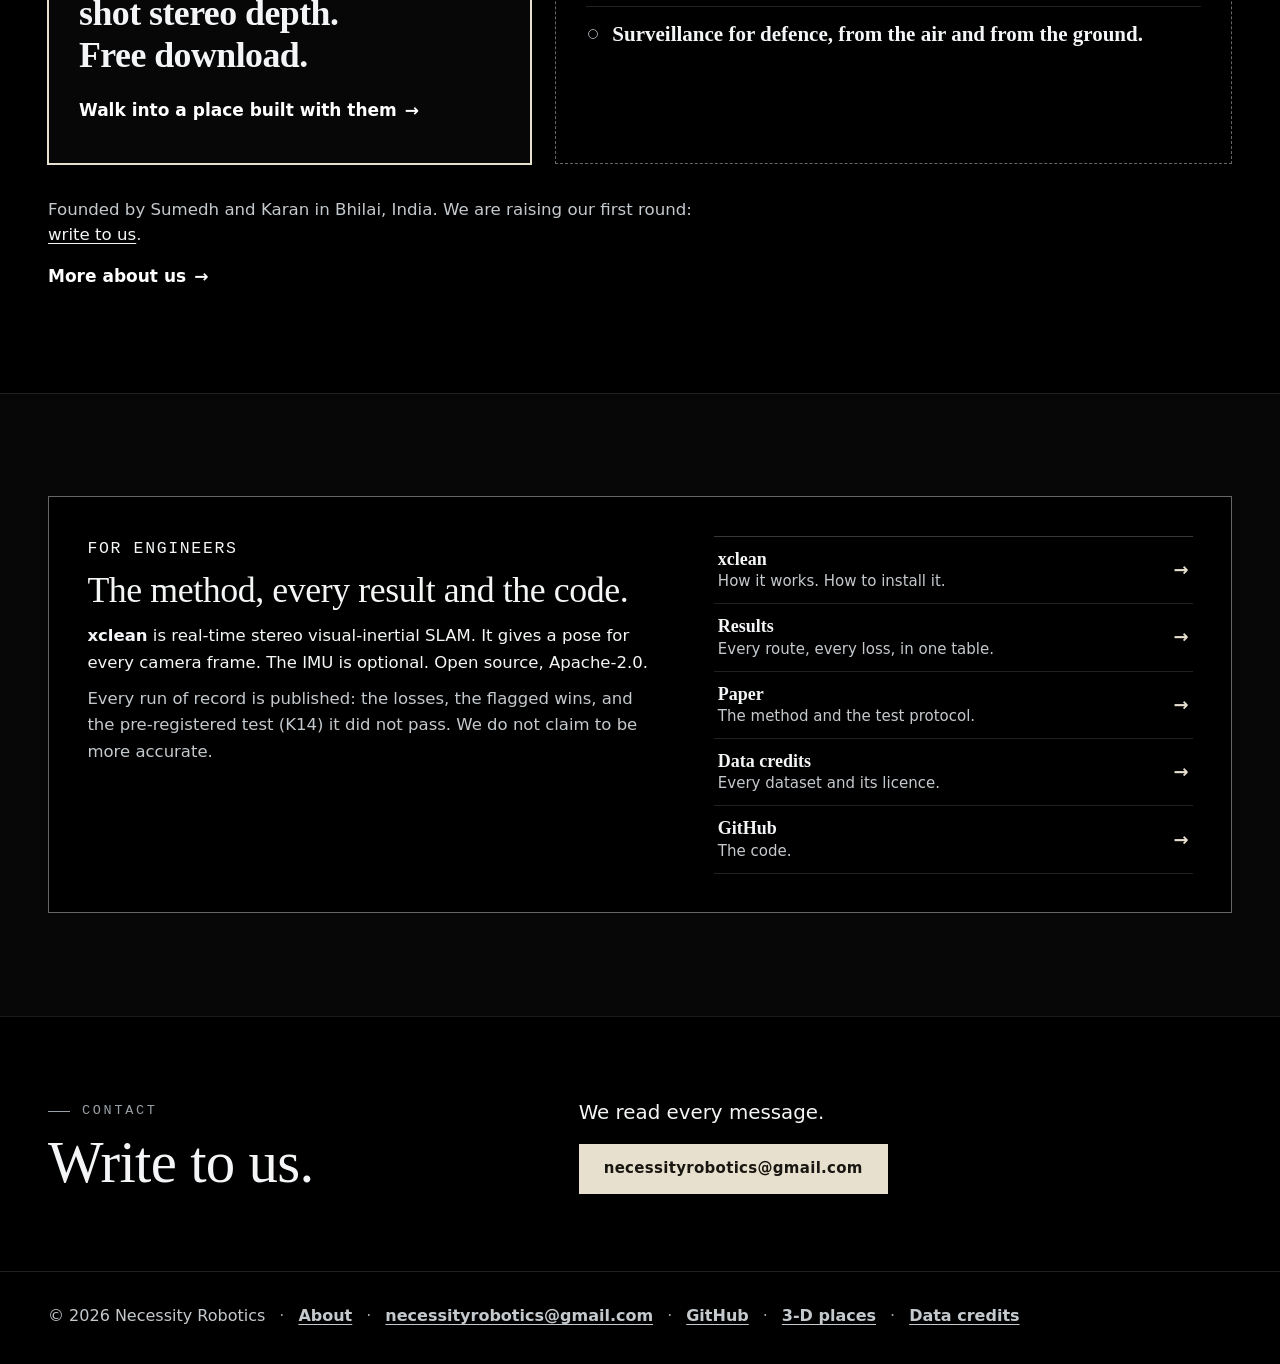
==== commit d9e2e561: "Site: investor About page; phone look on by default; calm second animation on phones - About: founde" ====
--- a/index.html
+++ b/index.html
@@ -7,12 +7,12 @@
 <style>@view-transition { navigation: auto; } @media (prefers-reduced-motion: reduce) { @view-transition { navigation: none; } }</style>
 <title>Necessity Robotics</title>
 <meta name="theme-color" content="#000000">
-<meta name="description" content="Necessity Robotics is a robotics company from India, working towards physical AI. We are building the whole robot ourselves. The first part works today: software that tells a robot where it is. Walk into a real place, rebuilt in 3-D from its camera photos. Not a video: you move in it yourself.">
+<meta name="description" content="Necessity Robotics is a robotics company from India, building robots to pass the physical Turing test. The first part works today: software that tells a robot where it is. Walk into a real place, rebuilt in 3-D from its camera photos. Not a video: you move in it yourself.">
 <link rel="canonical" href="https://necessityrobotics.github.io/">
 <meta property="og:type" content="website">
 <meta property="og:site_name" content="Necessity Robotics">
 <meta property="og:title" content="Necessity Robotics: a robotics company from India">
-<meta property="og:description" content="A robotics company from India, working towards physical AI. We are building the whole robot ourselves. The first part works today: software that tells a robot where it is. Walk into a real place, rebuilt in 3-D from its camera photos.">
+<meta property="og:description" content="A robotics company from India, building robots to pass the physical Turing test. The first part works today: software that tells a robot where it is. Walk into a real place, rebuilt in 3-D from its camera photos.">
 <meta property="og:url" content="https://necessityrobotics.github.io/">
 <meta property="og:image" content="https://necessityrobotics.github.io/img/share.jpg">
 <meta property="og:image:type" content="image/jpeg">
@@ -103,15 +103,14 @@
         <div class="h-id">
           <p class="c-eyebrow">A robotics company from India</p>
           <p class="h-name"><span>Necessity</span> <span class="h-name-2">Robotics</span></p>
-          <h1 class="h-h1">We are building the whole robot ourselves. <span class="h-acc">The first part works today.</span></h1>
-          <p class="h-sub"><b>No robot body yet.</b> Its sense of place works today: xclean, live SLAM that tells a robot where it is.</p>
+          <h1 class="h-h1">Building robots to pass the <span class="h-acc">physical Turing test.</span></h1>
           <div class="h-cta">
             <a class="btn btn--acc h-go" href="explore.html?map=oak_161206&amp;at=117" data-open="">Walk into the place <span aria-hidden="true">&rarr;</span></a>
             <a class="btn h-more" href="#s1">See how <span aria-hidden="true">&darr;</span></a>
           </div>
         </div>
       </div>
-      <p class="h-hint" id="hint"><span class="h-plate">Plate I &middot; A park path under trees</span><span id="hint-t">Scroll: move along the path, then rise above it.</span></p>
+      <p class="h-hint" id="hint"><span class="h-plate">Plate I &middot; A park path under trees</span><span id="hint-t">Scroll: move along the path, then rise above it.</span><span class="h-look" id="h-look" role="group" aria-label="How to look around" hidden><button class="h-look-b" type="button" data-look="phone" aria-pressed="false" aria-label="Look by moving your phone"><svg viewBox="0 0 24 24" aria-hidden="true"><rect x="7.5" y="3" width="9" height="18" rx="1.2"/><path d="M4 9.2a7 7 0 0 0 0 5.6M20 9.2a7 7 0 0 1 0 5.6"/></svg><span>Phone</span></button><button class="h-look-b" type="button" data-look="touch" aria-pressed="false" aria-label="Look by touch only"><svg viewBox="0 0 24 24" aria-hidden="true"><path d="M9.5 11.5V5a1.5 1.5 0 0 1 3 0v5.5m0-1a1.5 1.5 0 0 1 3 0v1.5m0-.5a1.5 1.5 0 0 1 3 0v4a6.5 6.5 0 0 1-6.5 6.5h-.4a6.5 6.5 0 0 1-5-2.4L4.4 15a1.5 1.5 0 0 1 2.3-1.9l2.8 2.6"/></svg><span>Touch</span></button></span></p>
 
       <div class="h-cap" data-cap="1" id="s1">
         <p class="c-k">I &middot; The place</p>
@@ -337,6 +336,31 @@
       </ul>
       <!-- /gen:facts -->
 
+    </div>
+  </section>
+
+  <!-- ============ SCREEN 3b: about the company (owner 11-21: "company about section ... the company goal is to pass physical
+       Turing test by building the complete robotics eco system"). Short here; the long version is on about.html ============ -->
+  <section class="h4-sec h4-about" id="about" aria-labelledby="h4-about-h">
+    <div class="wrap">
+      <p class="eyebrow">About us</p>
+      <div class="h4-goal">
+        <h2 class="h4-goal-t" id="h4-about-h">Our goal: pass the physical Turing test.</h2>
+        <p class="h4-goal-s">A robot passes it when you cannot tell its work from a person's. To get there, we aim to build the complete robotics ecosystem ourselves: energy, semiconductors, hardware and software, and the robot made from them.</p>
+        <div class="x-stack">
+          <p class="x-stack-l">The five layers of a robot, and where we are today:</p>
+          <ol class="x-stack-row" aria-label="The five layers of a robot">
+            <li title="The power a robot runs on">Energy<span class="v4-sr">: not built yet</span></li>
+            <li title="The chips a robot thinks with">Semiconductors<span class="v4-sr">: not built yet</span></li>
+            <li title="The body: motors, joints, hands">Hardware<span class="v4-sr">: not built yet</span></li>
+            <li class="is-lit" title="Software. The first part works today: it tells a robot where it is.">Software <span>first part works</span></li>
+            <li title="The finished robot">Product<span class="v4-sr">: not built yet</span></li>
+          </ol>
+          <p class="x-stack-k">Lit = a first part works today. Dashed = not built yet.</p>
+        </div>
+        <p class="h4-goal-n">No robot is built yet. The first part works today: the software that tells a robot where it is.</p>
+      </div>
+
       <div class="h4-status" aria-labelledby="h4-status-h">
         <h3 class="v4-sr" id="h4-status-h">What is ready, and what we are building</h3>
         <div class="h4-ready">
@@ -346,31 +370,18 @@
           <a class="more h4-status-go" href="explore.html">Walk into a place built with them</a>
         </div>
         <div class="h4-building">
-          <p class="h4-status-l">We are building</p>
+          <p class="h4-status-l">Our aims</p>
           <ul class="h4-aims">
-            <li>Robot hands that handle real objects like a person.</li>
-            <li>Humanoid robots, and robots for jobs too dangerous or too hard for people.</li>
-            <li>Surveillance technology for defence.</li>
+            <li>Robot hands with the skill of a person.</li>
+            <li>Robots that move with ease in any environment.</li>
+            <li>Robots in every form factor, humanoids included.</li>
+            <li>Surveillance for defence, from the air and from the ground.</li>
           </ul>
         </div>
       </div>
 
-      <div class="h4-goal">
-        <p class="h4-goal-t">Our goal: a robot whose work you cannot tell from a person's.</p>
-        <p class="h4-goal-s">Engineers call it the physical Turing test.</p>
-        <div class="x-stack">
-          <p class="x-stack-l">A robot needs five layers. We aim to build every one of them ourselves.</p>
-          <ol class="x-stack-row" aria-label="The five layers of a robot">
-            <li title="The power a robot runs on">Energy<span class="v4-sr">: not built yet</span></li>
-            <li title="The chips a robot thinks with">Semiconductors<span class="v4-sr">: not built yet</span></li>
-            <li title="The body: motors, joints, hands">Hardware<span class="v4-sr">: not built yet</span></li>
-            <li class="is-lit" title="Software. The first part works today: it tells the robot where it is.">Software <span>first part works</span></li>
-            <li title="The finished robot">Product<span class="v4-sr">: not built yet</span></li>
-          </ol>
-          <p class="x-stack-k">Lit = a first part works today. Dashed = not built yet.</p>
-        </div>
-        <p class="h4-goal-n">None of the robots is done yet. This page shows the step that is.</p>
-      </div>
+      <p class="h4-about-who">Founded by Sumedh and Karan in Bhilai, India. We are raising our first round: <a href="about.html#contact">write to us</a>.</p>
+      <p class="h4-about-more"><a class="more" href="about.html">More about us</a></p>
     </div>
   </section>
 
--- a/_concepts4/F/f.css
+++ b/_concepts4/F/f.css
@@ -94,3 +94,8 @@
 .h-stage[data-atlas="1"] .h-cap--go .h-cap-cta { display: none; }
 .h-stage[data-atlas="1"] .h-cap--go .f-cap-credit { position: fixed; left: 0; right: 0; bottom: 18px; width: auto; max-width: none; margin: 0; padding-inline: 16px; text-align: center; }
 @media (max-width: 760px) { .h-stage[data-atlas="1"] .h-cap--go .h-cap-cta { display: flex; } .h-stage[data-atlas="1"] .h-cap--go .f-cap-credit { position: static; } }
+/* look with your phone (iPhone / iPad: the system asks once, from this tap): a text action inside the first screen's hint */
+.h-tilt { display: inline-flex; align-items: center; min-height: 44px; margin-top: 6px; padding: 0; border: 0; background: none;
+  font: 600 14px/1 var(--sans, system-ui); letter-spacing: .01em; color: #fff; cursor: pointer; pointer-events: auto; }
+.h-tilt::after { content: "\2192"; margin-left: 8px; font-weight: 400; }
+.h-stage[data-past="1"] .f-cap-credit { visibility: hidden; }   /* the hero has scrolled on: the fixed credit goes with it */
--- a/css/v12.css
+++ b/css/v12.css
@@ -322,6 +322,282 @@
 @media (hover: none), (pointer: coarse) { html.nr-still .h-place #still { filter: none !important; } }
 html.nr-still .h-hint { max-width: min(46ch, calc(100vw - 32px)); }   /* the plate label (nowrap) sets the box width */
 
+/* ============================================================ BUTTONS v1 for PHONES AND TABLETS ONLY (owner 11-16: "re work
+   buttons only for phone and tablet"). Design: the button audit (scratchpad plan2/BUTTONS.md). Every rule sits inside one
+   touch query, so a desktop (fine pointer that hovers) sees no change at all.
+   Kinds: PRIMARY filled accent, one per group; SECONDARY 1 px hairline box; TEXT words + arrow (a phone turns every
+   action after a group's first box into this); TOGGLE one joined strip, one row, scrolls sideways; ICON 44 x 44; GLASS
+   controls over a picture or the 3-D view; FIELD 44 px. Square, hairline, no glow, no scale on press, one focus ring. */
+@media (hover: none), (pointer: coarse) {
+  :root {
+    --b-h: 44px;                 /* md: every format */
+    --b-h-lg: 50px;              /* lg: the hero action on a desktop (the approved home hero is 50 px); 48 px below 1200 px */
+    --b-h-sm: 36px;              /* sm: toggles with a fine pointer; 44 px on touch */
+    --b-px: 20px; --b-px-lg: 24px; --b-px-sm: 14px;
+    --b-gap: 10px;               /* words to arrow */
+    --b-row: 12px;               /* box to box */
+    --b-type: 600 15px/1 var(--sans);
+    --b-type-sm: 600 14px/1 var(--sans);
+    --b-ls: .02em;
+    --b-line: rgba(255, 255, 255, .4);          /* secondary hairline (the bar's Contact uses the same) */
+    --b-line-q: rgba(255, 255, 255, .22);       /* toggles, fields */
+    --b-hover: rgba(255, 255, 255, .06);
+    --b-press: rgba(255, 255, 255, .12);
+    --b-glass: rgba(0, 0, 0, .86);
+    --b-glass-line: rgba(255, 255, 255, .3);
+    --b-ring: #f3f5f6;
+  }
+  @media (max-width: 1199px) { :root { --b-h-lg: 48px; } }
+  @media (max-width: 760px) { :root { --b-px: 18px; --b-px-lg: 20px; --b-row: 10px; } }
+  @media (pointer: coarse) { :root { --b-h-sm: 44px; } }
+
+  /* ------------------------------------------------------------ one focus ring for every control */
+  body.v12 :focus-visible { outline: 2px solid var(--b-ring); outline-offset: 3px; border-radius: 0; }
+  body.v12 :is(.xp, .h-stage, .f-atlas-stage) :focus-visible { outline-offset: 2px; box-shadow: 0 0 0 5px #000; }   /* over a picture: a black halo keeps the ring visible on a light picture */
+  body.v12 :is(.nr-nav .nr-a, .nr-dd-btn, .nr-cta, .v4-menu-btn):focus-visible { outline: 2px solid var(--b-ring); outline-offset: -2px; }
+
+  /* ------------------------------------------------------------ the box: one geometry, one type */
+  body.v12 .btn {
+    display: inline-flex; align-items: center; justify-content: center; gap: var(--b-gap);
+    width: auto; max-width: 100%; min-height: var(--b-h); padding: 0 var(--b-px);
+    border: 1px solid var(--b-line); border-radius: 0; background: transparent; box-shadow: none;
+    font: var(--b-type); letter-spacing: var(--b-ls); color: var(--fg); text-decoration: none; text-align: center;
+    white-space: nowrap; cursor: pointer; transform: none; transition: background-color .18s, border-color .18s, color .18s; }
+  body.v12 .btn:active { background: var(--b-press); transform: none; }
+  body.v12 .btn--lg { min-height: var(--b-h-lg); padding: 0 var(--b-px-lg); font: var(--b-type); letter-spacing: var(--b-ls); }
+  body.v12 .btn--sm { min-height: var(--b-h-sm); padding: 0 var(--b-px-sm); font: var(--b-type-sm); }
+  body.v12 .btn--wide { width: auto; }
+  /* primary: the accent (bone; lilac inside ML areas, by the colour roles of v12.css) */
+  body.v12 :is(.btn--acc, .btn--ion) { background: var(--acc); border-color: var(--acc); color: var(--on-acc); }
+  body.v12 :is(.btn--acc, .btn--ion):focus-visible { background: var(--acc); border-color: var(--acc); color: var(--on-acc); }   /* focus never looks like hover */
+  body.v12 :is(.btn--acc, .btn--ion):active { background: var(--acc-rim); border-color: var(--acc-rim); }
+  /* not available yet: a dashed box, no fill, no hover */
+  body.v12 :is(.btn--static, .btn[aria-disabled="true"], button.btn:disabled) {
+    background: transparent !important; border: 1px dashed var(--b-line) !important; color: var(--fg-3) !important; cursor: not-allowed; }
+  /* the arrow: one glyph per job; regular weight; a small nudge where a mouse hovers */
+  body.v12 :is(.btn, .btn--text) :is(.arr, [aria-hidden="true"]:last-child) { font-weight: 400; transition: transform .2s var(--ease); }
+  @media (hover: hover) {
+    body.v12 .btn:hover { background: var(--b-hover); border-color: #fff; color: #fff; }
+    body.v12 :is(.btn--acc, .btn--ion):hover { background: #fff; border-color: #fff; color: #000; }
+    body.v12 :is(.btn, a.more):hover .arr { transform: translateX(3px); }
+    body.v12 :is(.btn, a.more):hover .arr--down { transform: translateY(2px); }
+    body.v12 :is(.btn, a.more):hover .arr--ext { transform: translate(2px, -2px); }
+  }
+  /* groups: one gap; a wrapper span never adds its own gap (xclean: Download sat 4 px from GitHub, 0 px on a phone) */
+  body.v12 :is(.btns, .h-cta, .h-cap-cta, .d-cap-cta, .dm-cta, .dm-dl, .ab-mail, .pl-acts) { display: flex; flex-wrap: wrap; align-items: center; gap: var(--b-row); }
+  body.v12 .btns > span[data-code-when] { display: contents; }
+  body.v12 .dm-cta + .dm-dl { margin-top: var(--b-row); }
+
+  /* ------------------------------------------------------------ text actions: words and an arrow, no box */
+  body.v12 :is(a.more, .btn--text) {
+    display: inline-flex; align-items: center; gap: 8px; min-height: 0; margin: 0; padding: 10px 0; border: 0; background: none;
+    font: var(--b-type); letter-spacing: .01em; color: #fff; text-decoration: none; }
+  @media (hover: hover) { body.v12 :is(a.more, .btn--text):hover { text-decoration: underline; text-decoration-thickness: 1px; text-underline-offset: 6px; } }
+  @media (pointer: coarse) { body.v12 :is(a.more, .btn--text) { min-height: 44px; padding: 0; } }
+
+  /* ------------------------------------------------------------ PHONE: buttons that do not eat the screen
+     1 one box per group (its primary); every other action of the group is a text action beside it or under it;
+     2 44 px (md) and 48 px (lg) only, 15 px words, the box is as wide as its words (never 100 %);
+     3 filters and toggles: one sideways-scrolling row, never two to four wrapped rows;
+     4 a list of cards shows its action as words ("Walk in ->"), not eight filled boxes. */
+  @media (max-width: 760px) {
+    body.v12 :is(.btns, .h-cta, .h-cap-cta, .d-cap-cta, .dm-cta, .dm-dl, .ab-mail, .pl-acts) { gap: 0 24px; }
+    body.v12 :is(.btns, .h-cta, .h-cap-cta, .d-cap-cta, .dm-cta, .ab-mail) > .btn:not(.btn--acc):not(.btn--ion),
+    body.v12 .btns > span[data-code-when] > .btn:not(.btn--ion), body.v12 .pl-acts > .btn, body.v12 .h-more {
+      min-height: 44px; padding: 0; border: 0; background: none; font: var(--b-type); font-style: normal; letter-spacing: .01em; color: #fff; text-decoration: none; }
+  }
+  /* safety net: a demoted action without an arrow gets one (fix the markup too: tools/build_static.py, about.html, xclean.html) */
+  @media (max-width: 760px) {
+    body.v12 :is(.btns, .ab-mail) > .btn:not(.btn--acc):not(.btn--ion):not(:has(.arr, [aria-hidden="true"]))::after { content: "\2192"; font-weight: 400; }
+  }
+  /* the depth model's downloads go to other sites: one quiet row of text actions on every format, not three boxes */
+  body.v12 .dm-dl { gap: 0 26px; }
+  body.v12 .dm-dl > .btn { min-height: 44px; padding: 0; border: 0; background: none; color: #fff; }
+  @media (hover: hover) { body.v12 .dm-dl > .btn:hover { background: none; text-decoration: underline; text-underline-offset: 6px; } }
+  /* the place cards on the 3-D places page: a secondary box (desktop, tablet), words on a phone; the bone fill stays for the page's one main action */
+  body.v12 .pl-acts > .btn--ion { background: transparent; border-color: var(--b-line); color: var(--fg); }
+  @media (hover: hover) { body.v12 .pl-acts > .btn--ion:hover { background: var(--b-hover); border-color: #fff; color: #fff; } }
+
+  /* ------------------------------------------------------------ toggles: one joined hairline strip, one row */
+  body.v12 :is(.seg, .dm-routes, .dm-switch, .dm-same-views, .xp-speed) {
+    display: flex; flex-wrap: nowrap; gap: 0; padding: 0; border: 0; border-radius: 0; background: none;
+    max-width: 100%; overflow-x: auto; overscroll-behavior-x: contain; scrollbar-width: none; scroll-snap-type: x proximity; }
+  body.v12 :is(.seg, .dm-routes, .dm-switch, .dm-same-views, .xp-speed)::-webkit-scrollbar { display: none; }
+  body.v12 :is(.seg, .dm-routes, .dm-switch, .dm-same-views, .xp-speed) > button {
+    flex: none; position: relative; display: inline-flex; align-items: center; justify-content: center;
+    min-width: 44px; min-height: var(--b-h-sm); margin: 0 0 0 -1px; padding: 0 var(--b-px-sm);
+    border: 1px solid var(--b-line-q); border-radius: 0; background: #000; box-shadow: none;
+    font: var(--b-type-sm); letter-spacing: .01em; color: var(--fg-2); white-space: nowrap; cursor: pointer; scroll-snap-align: start; }
+  body.v12 :is(.seg, .dm-routes, .dm-switch, .dm-same-views, .xp-speed) > button:first-of-type { margin-left: 0; }
+  @media (hover: hover) { body.v12 :is(.seg, .dm-routes, .dm-switch, .dm-same-views, .xp-speed) > button:hover { z-index: 1; color: #fff; border-color: rgba(255, 255, 255, .55); } }
+  body.v12 :is(.seg, .dm-routes, .dm-switch, .dm-same-views, .xp-speed) > button[aria-pressed="true"] { z-index: 2; background: #f3f5f6; border-color: #f3f5f6; color: #000; }
+  body.v12 :is(.seg, .dm-routes, .dm-switch, .dm-same-views, .xp-speed) > button:focus-visible { z-index: 3; outline: 2px solid #000; outline-offset: -4px; box-shadow: inset 0 0 0 4px #f3f5f6; }
+  body.v12 .xp-speed .xp-speed-l { flex: none; align-self: center; margin-right: 10px; }
+  body.v12 .dm-photo-btn { min-height: var(--b-h-sm); padding: 0 var(--b-px-sm); border: 1px solid var(--b-line-q); border-radius: 0; font: var(--b-type-sm); }
+  body.v12 .dm-photo-btn[aria-pressed="true"] { background: #f3f5f6; border-color: #f3f5f6; color: #000; }
+  /* a phone: the strip runs to the screen edge and fades there, so it reads as "more to the side" */
+  @media (max-width: 760px) {
+    body.v12 :is(.seg, .dm-routes) { margin-inline: calc(-1 * var(--gutter, 16px)); padding-inline: var(--gutter, 16px); scroll-padding-inline: var(--gutter, 16px);
+      -webkit-mask-image: linear-gradient(90deg, #000 calc(100% - 36px), #0000); mask-image: linear-gradient(90deg, #000 calc(100% - 36px), #0000); }
+  }
+  /* photo thumbnails: square; the chosen one has the white ring (no lilac glow); a phone scrolls them in one row */
+  body.v12 .dm-thumbs button { border-radius: 0; border: 1px solid var(--b-line-q); box-shadow: none; }
+  body.v12 .dm-thumbs button[aria-pressed="true"] { border-color: #f3f5f6; box-shadow: inset 0 0 0 1px #f3f5f6; }
+  @media (max-width: 760px) {
+    body.v12 .dm-thumbs { display: flex; gap: 6px; overflow-x: auto; scrollbar-width: none; margin-inline: calc(-1 * var(--gutter, 16px)); padding-inline: var(--gutter, 16px); }
+    body.v12 .dm-thumbs button { flex: none; width: 76px; }
+  }
+
+  /* ------------------------------------------------------------ fields */
+  body.v12 :is(select.sel, input.search) { height: var(--b-h); padding: 0 14px; border: 1px solid var(--b-line-q); border-radius: 0; background-color: #000; font: 400 15px/1 var(--sans); }
+  @media (hover: hover) { body.v12 :is(select.sel, input.search):hover { border-color: rgba(255, 255, 255, .55); } }
+
+  /* ------------------------------------------------------------ icon buttons: 44 x 44 square, no box on the bar */
+  body.v12 .v4-menu-btn { height: 44px; min-width: 44px; padding: 0 12px; border-color: transparent; border-radius: 0; background: none; font: 500 14.5px/1 var(--sans); }
+  @media (hover: hover) { body.v12 .v4-menu-btn:hover { border-color: transparent; background: var(--b-hover); } }
+  body.v12 :is(.f-pick-x, .xp-hint-x, .mx-card-x, .ps-pick-x) { display: inline-flex; align-items: center; justify-content: center; min-width: 44px; min-height: 44px; padding: 0; border-radius: 0; }
+  body.v12 .code .copy { border-radius: 0; }
+
+  /* ------------------------------------------------------------ the bar's Contact: a secondary, quiet hover */
+  @media (hover: hover) { body.v12 .nr-cta:hover { background: var(--b-hover); border-color: #fff; color: #fff; } }
+  @media (pointer: coarse) { body.v12 .nr-cta { min-height: 44px; } }
+
+  /* ------------------------------------------------------------ chips: labels, not buttons */
+  body.v12 .v4-chip { display: inline-flex; align-items: center; gap: 6px; min-height: 30px; padding: 0 11px; border-radius: 0;
+    background: var(--b-glass); border-color: var(--b-glass-line); font: 600 13.5px/1 var(--sans); letter-spacing: .01em; }
+  body.v12 .chip--warn { border-color: var(--b-line); border-style: dashed; color: var(--fg-2); }
+  body.v12 :is(.v4-tag, .dm-rel, .pl-step-label, .pl-you span, .pl-pick span) { border-radius: 0 !important; }
+
+  /* ------------------------------------------------------------ glass: the controls and panels over the 3-D view, square */
+  body.v12 :is(.xp-panel, .xp-hint, .xp-you, .xp-photo figcaption, .xp-said, .xp-cannot, .xp-above-t, .xp-eng, .xp-eng-ask,
+    .xp-noscript, .xp-move, .xp-dock, .xp-sheet, .xp-map, .xp-ride-t, .xp-print) { border-radius: 0 !important; }
+  body.v12 :is(.xp-nav, .xp-about, .xp-help, .xp-keep, .xp-center, .xp-x, .xp-back, .xp-pill) {
+    border-radius: 0 !important; background: var(--b-glass); border: 1px solid var(--b-glass-line); }
+  body.v12 :is(.xp-about, .xp-help, .xp-keep, .xp-center, .xp-x, .xp-back) { font: var(--b-type-sm); letter-spacing: .01em; }
+  @media (hover: hover) { body.v12 :is(.xp-nav, .xp-about, .xp-above, .xp-help, .xp-keep, .xp-center, .xp-x, .xp-back, .xp-pill):hover { border-color: #fff; background: #111; } }
+  body.v12 .xp-nav { width: 44px; height: 44px; }
+  @media (min-width: 761px) {
+    body.v12 .xp-above { min-height: 40px; padding: 0 12px; border-radius: 0 !important; background: var(--b-glass); border: 1px solid var(--b-glass-line); font: var(--b-type-sm); }
+  }
+  /* the ride dock: Step and Back are 44 px keys (they were 34 px; 30 px on a phone) */
+  body.v12 .xp-dock .xp-steps .xp-key { height: 44px !important; min-width: 92px; border-radius: 0 !important; border-color: var(--b-glass-line); font: var(--b-type-sm); }
+  @media (max-width: 760px) {
+    body.v12 .xp-dock .xp-steps { grid-auto-flow: column; }
+    body.v12 .xp-dock .xp-steps .xp-key { min-width: 48px; width: 48px; height: 48px !important; padding: 0; flex-direction: column; gap: 3px;
+      font: 500 9.5px/1 var(--mono); letter-spacing: .12em; text-transform: uppercase; }
+    body.v12 .xp-dock .xp-steps .xp-key svg { width: 18px; height: 18px; }
+    body.v12 .xp-auto { min-height: 48px; }
+  }
+  /* the home stage: the pick card of the eight places */
+  body.v12 .f-atlas-pick { gap: var(--b-row); }
+  body.v12 .f-atlas-pick .btn { justify-content: space-between; }
+
+  /* ------------------------------------------------------------ cards and doors: square */
+  body.v12 :is(.v4-placerow-item, .v4-placerow-item:focus-visible, .pl-item, .pl-pic, .h4-frame, .h4-door, .h4-door:focus-visible, .h4-beat-pic,
+    .h4-engdoor, .mx-card, .v4-tip, .v4-tip img, .dm-stage, .dm-frame, .dm-step, .dm-next-card, .dm-same-pic, .dm-specs) { border-radius: 0 !important; }
+  body.v12 .pl-eng > summary::before { border-radius: 0; }
+
+  /* ------------------------------------------------------------ the home hero keeps its approved size: the one lg action (50 px desktop, 48 px below) */
+  body.v12 :is(.h-cta, .h-cap-cta) > .btn:is(.btn--acc, .btn--ion) { min-height: var(--b-h-lg); padding: 0 var(--b-px-lg); }
+  @media (min-width: 761px) { body.v12 .h-cta > .h-more { min-height: var(--b-h-lg); padding: 0 var(--b-px-lg); } }
+  /* the 3-D view's place switch on a phone: the word "change" is the cue; the chevron had no room and was cut in half */
+  @media (max-width: 760px) { body.v12 .xp-pill-v { display: none; } }
+  /* the eight places as a list (phones; desktops without 3-D): the two actions were 23 px underlined words that wrapped
+     unevenly; now one row of two text actions, 44 px each, under the name */
+  body.v12 .f-atlas-list li { align-items: center; gap: 0 24px; }
+  body.v12 .f-al-l { flex: 1 0 auto; }
+  body.v12 .f-atlas-list a { display: inline-flex; align-items: center; gap: 8px; min-height: 44px; font: var(--b-type); letter-spacing: .01em; color: #fff; text-decoration: none; }
+  body.v12 .f-atlas-list a::after { content: "\2192"; font-weight: 400; }
+  @media (max-width: 760px) { body.v12 .f-al-l { flex-basis: 100%; margin: 2px 0 0; } }
+}
+
+/* ------------------------------------------------------------ AR (js/xr/table.js, js/xr/walk.js): the WebXR DOM overlay, square and
+   quiet, over the camera view; the end sheet of a walk */
+.xr-canvas { position: fixed; inset: 0; width: 1px; height: 1px; opacity: 0; pointer-events: none; }
+.xr-ui { position: fixed; inset: 0; z-index: 100; pointer-events: auto; touch-action: none; color: #f3f5f6; font: 500 15px/1.4 var(--sans, system-ui); }
+.xr-top { position: absolute; left: 0; right: 0; top: 0; display: flex; align-items: center; justify-content: space-between; gap: 12px;
+  padding: max(10px, env(safe-area-inset-top)) 12px 10px 16px; background: rgba(0, 0, 0, .72); border-bottom: 1px solid rgba(255, 255, 255, .22); }
+.xr-t { margin: 0; font: 500 11px/1.3 var(--mono, ui-monospace, monospace); letter-spacing: .18em; color: #e8e0cf; }
+.xr-x, .xr-move { min-height: 44px; padding: 0 16px; border: 1px solid rgba(255, 255, 255, .4); border-radius: 0; background: rgba(0, 0, 0, .86);
+  color: #f3f5f6; font: 600 15px/1 var(--sans, system-ui); }
+.xr-move[hidden] { display: none; }
+.xr-say { position: absolute; left: 16px; right: 16px; bottom: calc(84px + env(safe-area-inset-bottom)); margin: 0; padding: 10px 14px;
+  background: rgba(0, 0, 0, .72); border: 1px solid rgba(255, 255, 255, .22); text-align: center; }
+.xr-foot { position: absolute; left: 0; right: 0; bottom: calc(20px + env(safe-area-inset-bottom)); display: flex; justify-content: center; }
+.xp-link--ar[hidden], .xr-walk-cta[hidden], #xr-walk[hidden] { display: none; }
+.xr-walk-cta { display: flex; flex-wrap: wrap; align-items: center; gap: 6px 16px; margin: 14px 0 0; }
+.xr-walk-n { font: 400 14px/1.4 var(--sans, system-ui); color: var(--fg-2, #c9c9c9); }
+.xr-end { position: fixed; inset: 0; z-index: 100; display: grid; align-items: end; background: rgba(0, 0, 0, .62); }
+.xr-end-box { display: grid; gap: 10px; padding: 22px 16px calc(22px + env(safe-area-inset-bottom)); background: #0b0b0c;
+  border-top: 1px solid rgba(255, 255, 255, .45); color: #f3f5f6; font: 400 15px/1.5 var(--sans, system-ui); }
+.xr-end-box p { margin: 0; }
+.xr-end-k { font: 500 11px/1 var(--mono, ui-monospace, monospace) !important; letter-spacing: .2em; color: #e8e0cf; }
+.xr-end-box h3 { margin: 0; font: 500 28px/1.15 var(--display, Georgia, serif); }
+.xr-end-acts { display: flex; flex-wrap: wrap; gap: 10px 20px; align-items: center; margin-top: 6px; }
+@media (min-width: 761px) { .xr-end { align-items: center; justify-items: center; } .xr-end-box { width: 460px; border: 1px solid rgba(255, 255, 255, .45); } }
+.xr-toast { position: fixed; z-index: 120; left: 16px; right: 16px; bottom: calc(16px + env(safe-area-inset-bottom)); margin: 0; padding: 12px 14px;
+  background: #0b0b0c; border: 1px solid rgba(255, 255, 255, .45); color: #f3f5f6; font: 500 15px/1.4 var(--sans, system-ui); text-align: center; }
+
+/* ============================================================ BUTTONS v1.1 (phones and tablets only): fixes from the review */
+@media (hover: none), (pointer: coarse) {
+  /* iOS zooms into a field under 16 px */
+  body.v12 :is(select.sel, input.search) { font-size: 16px; }
+  /* the classic | ML switch only works below 900 px (two places side by side above) */
+  @media (min-width: 900px) { body.v12 .dm-switch { display: none; } }
+  /* a strip on a phone: the fade leaves the next item half seen, so the row reads as "more to the side" */
+  @media (max-width: 760px) {
+    body.v12 :is(.seg, .dm-routes) { -webkit-mask-image: linear-gradient(90deg, #000 calc(100% - 64px), rgba(0, 0, 0, .3)); mask-image: linear-gradient(90deg, #000 calc(100% - 64px), rgba(0, 0, 0, .3)); }
+  }
+  /* no hover sticks after a tap (two page rules outside the system had unguarded hovers) */
+  body.v12 :is(.btn--acc, .btn--ion):hover { background: var(--acc); border-color: var(--acc); color: var(--on-acc); }
+  body.v12 .nr-cta:hover { background: none; border-color: var(--b-line); color: var(--fg); }
+  @media (hover: hover) {
+    body.v12 :is(.btn--acc, .btn--ion):hover { background: #fff; border-color: #fff; color: #000; }
+    body.v12 .nr-cta:hover { background: var(--b-hover); border-color: #fff; color: #fff; }
+  }
+  /* 44 px for every control */
+  body.v12 .xp-above { min-height: var(--b-h); }
+  /* the plain pages' text action: the same type as every other text action */
+  body.v12 .pg-plain .v4-plain .more { font: var(--b-type); margin-top: 0; }
+  /* a box in a group without an arrow gets one on every touch width (fix the markup too) */
+  body.v12 :is(.btns, .ab-mail) > .btn:not(.btn--acc):not(.btn--ion):not(:has(.arr, [aria-hidden="true"]))::after { content: "\2192"; margin-left: 2px; font-weight: 400; }
+  /* round markers keep their shape with the focus ring */
+  body.v12 :is(.pl-step, .pl-ring, .xp-auto-ic):focus-visible { border-radius: 999px; }
+}
+@media (hover: none), (pointer: coarse) { html body.v12 .dm-tilt[aria-pressed="true"] { background: var(--acc, #e8e0cf); border-color: var(--acc, #e8e0cf); color: var(--on-acc, #1a1712); } }
+
+/* the company's goal (owner 11-21): the home's own About section, and the About page's ecosystem list */
+.v12 .h4-about .eyebrow { margin-bottom: 14px; }
+.v12 .h4-about .h4-goal { margin-top: 0; }
+.v12 .h4-about .h4-status { margin-top: clamp(28px, 4vw, 52px); }
+.v12 .h4-about-who { margin: clamp(22px, 3vw, 34px) 0 0; max-width: 64ch; font-size: clamp(16px, 1.3vw, 18px); line-height: 1.5; color: var(--fg-2); }
+.v12 .h4-about-who a { color: var(--fg); text-decoration: underline; text-underline-offset: 3px; }
+.v12 .h4-about-who + .h4-about-more { margin-top: 10px; }
+.v12 .h4-about-more { margin: clamp(18px, 2.4vw, 28px) 0 0; }
+.v12 .ab-eco .ab-st, .v12 .ab-build .ab-st { display: inline-block; margin-left: 4px; color: var(--fg-3, #9a9a9a); font-size: .92em; }
+.v12 .ab-eco .ab-st--on, .v12 .ab-build .ab-st--on { color: var(--acc); }
+.v12 .ab-build .ab-st { display: block; margin: 6px 0 0; }   /* a full sentence: its own line, no indent when it wraps */
+
+/* the Phone / Touch switch (owner 11-21: the phone look is the default, "option to toggle to touch"): two halves of one
+   piece; the lit half is what runs. Touch devices only: it stays hidden where the phone look cannot run (a desktop). */
+.dm-look, .h-look { display: inline-flex; align-items: stretch; border: 1px solid rgba(255, 255, 255, .32); background: rgba(0, 0, 0, .6); }
+.dm-look[hidden], .h-look[hidden] { display: none; }
+.dm-look-b, .h-look-b { display: inline-flex; align-items: center; justify-content: center; gap: 6px; min-height: 44px; padding: 0 14px; border: 0;
+  background: transparent; color: var(--fg, #f3f5f6); font: 600 14px/1 var(--sans, system-ui); cursor: pointer; -webkit-tap-highlight-color: transparent; }
+.dm-look-b + .dm-look-b, .h-look-b + .h-look-b { border-left: 1px solid rgba(255, 255, 255, .32); }
+.dm-look-b svg, .h-look-b svg { flex: none; width: 18px; height: 18px; fill: none; stroke: currentColor; stroke-width: 1.5; stroke-linecap: round; stroke-linejoin: round; }
+.dm-look-b[aria-pressed="true"], .h-look-b[aria-pressed="true"] { background: var(--acc, #e8e0cf); color: var(--on-acc, #1a1712); }
+.dm-look-b:focus-visible, .h-look-b:focus-visible { outline: 2px solid #fff; outline-offset: -3px; }
+.h-look { margin: 10px auto 0; pointer-events: auto; }   /* the hint lets taps through to the place; its switch takes them */
+.h-hint .h-look { display: flex; width: max-content; }
+.h-hint .h-look[hidden] { display: none; }
+.h-look-b { min-height: 40px; padding: 0 12px; font-size: 13.5px; }
+/* the home's goal line is now the About section's h2: it keeps the approved weight of the old goal line (Opus check 11-21) */
+.v12 .h4-sec h2.h4-goal-t { font-weight: 800; letter-spacing: -.03em; }
+html.nr-still .v12 .h4-sec h2.h4-goal-t { padding-bottom: 0; border-bottom: 0; }
+/* the Phone / Touch switches: an inset focus ring (the group clips an outward one) */
+body.v12 :is(.xp-look, .dm-look, .h-look) > button:focus-visible { position: relative; z-index: 3; outline: 2px solid #000; outline-offset: -4px; box-shadow: inset 0 0 0 4px #f3f5f6; }
+
 /* site build: the pictures are recoloured to the accent already (tools/make_site_v12.py), so no hue turn */
 :root, :root[data-acc] { --still-rot: 0deg !important; --still-sat: 1 !important; }
 /* the v4 header on the other pages, in the V11 finish */
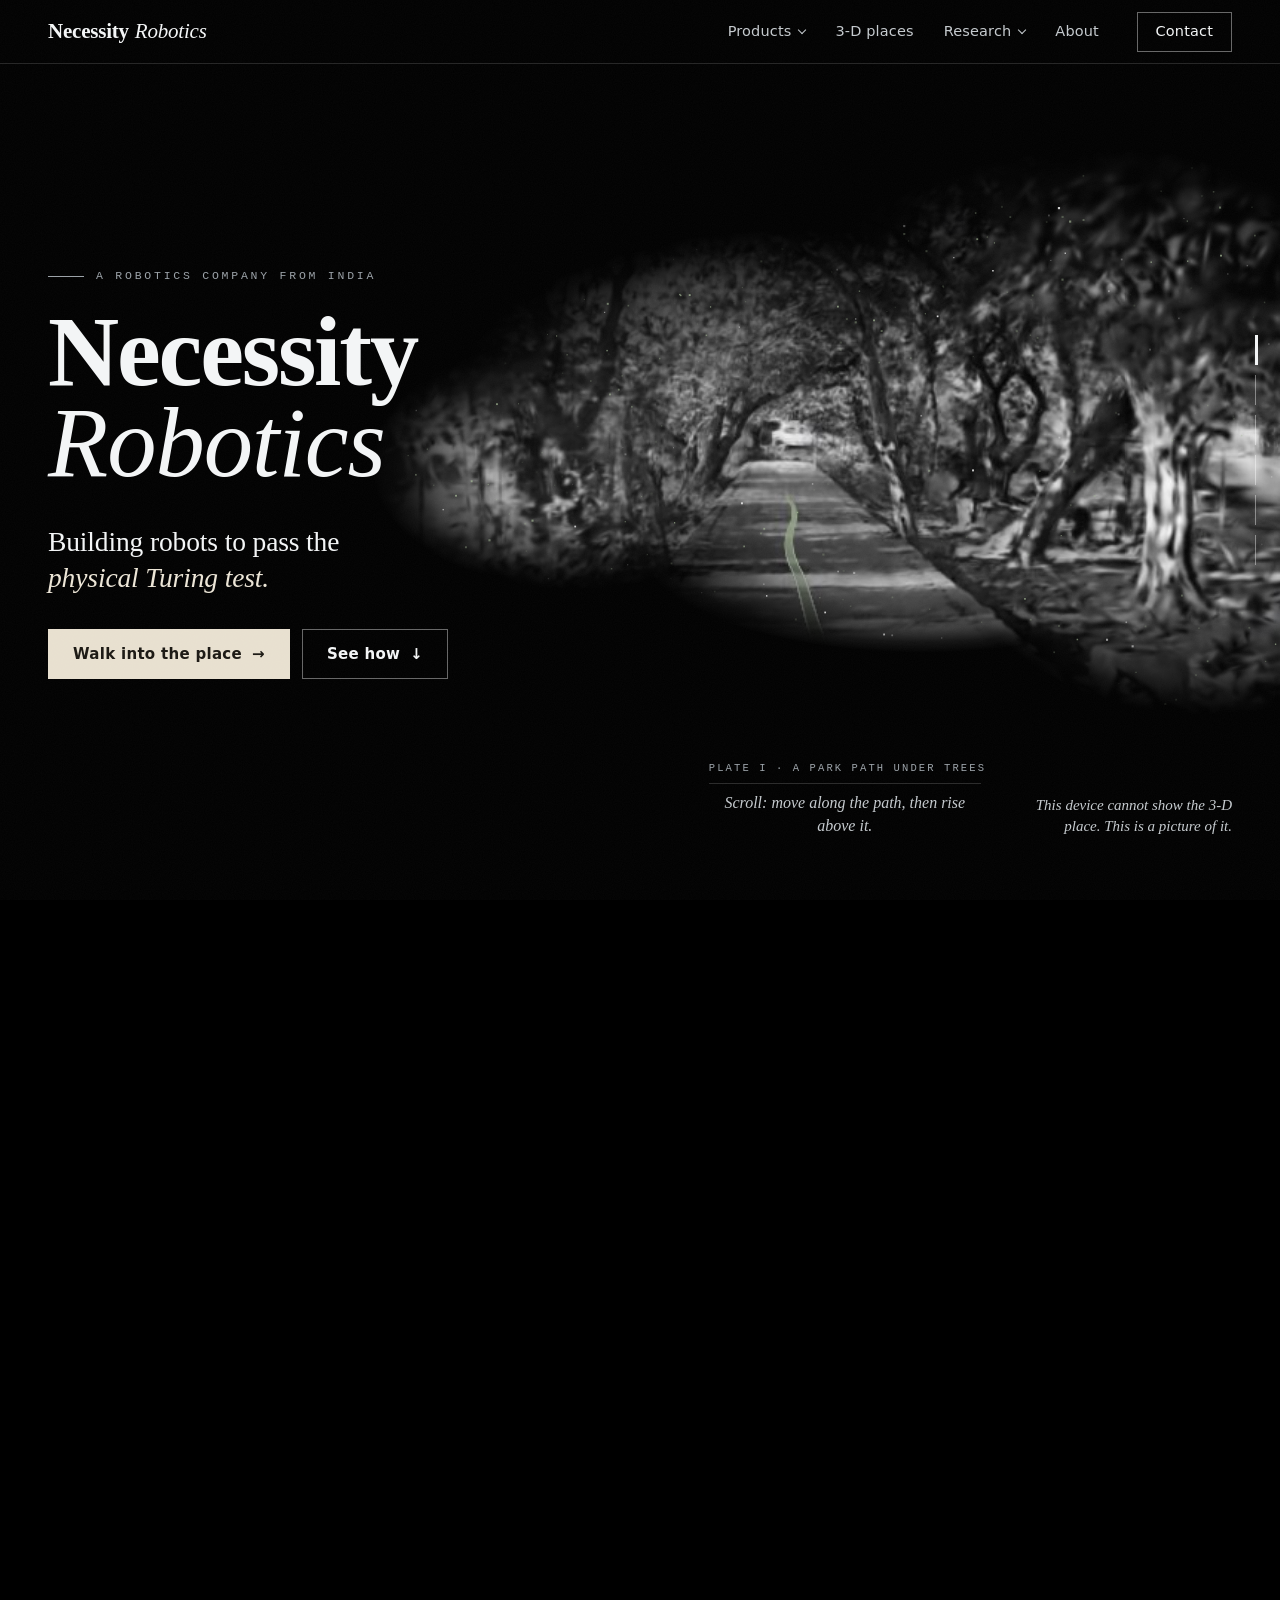
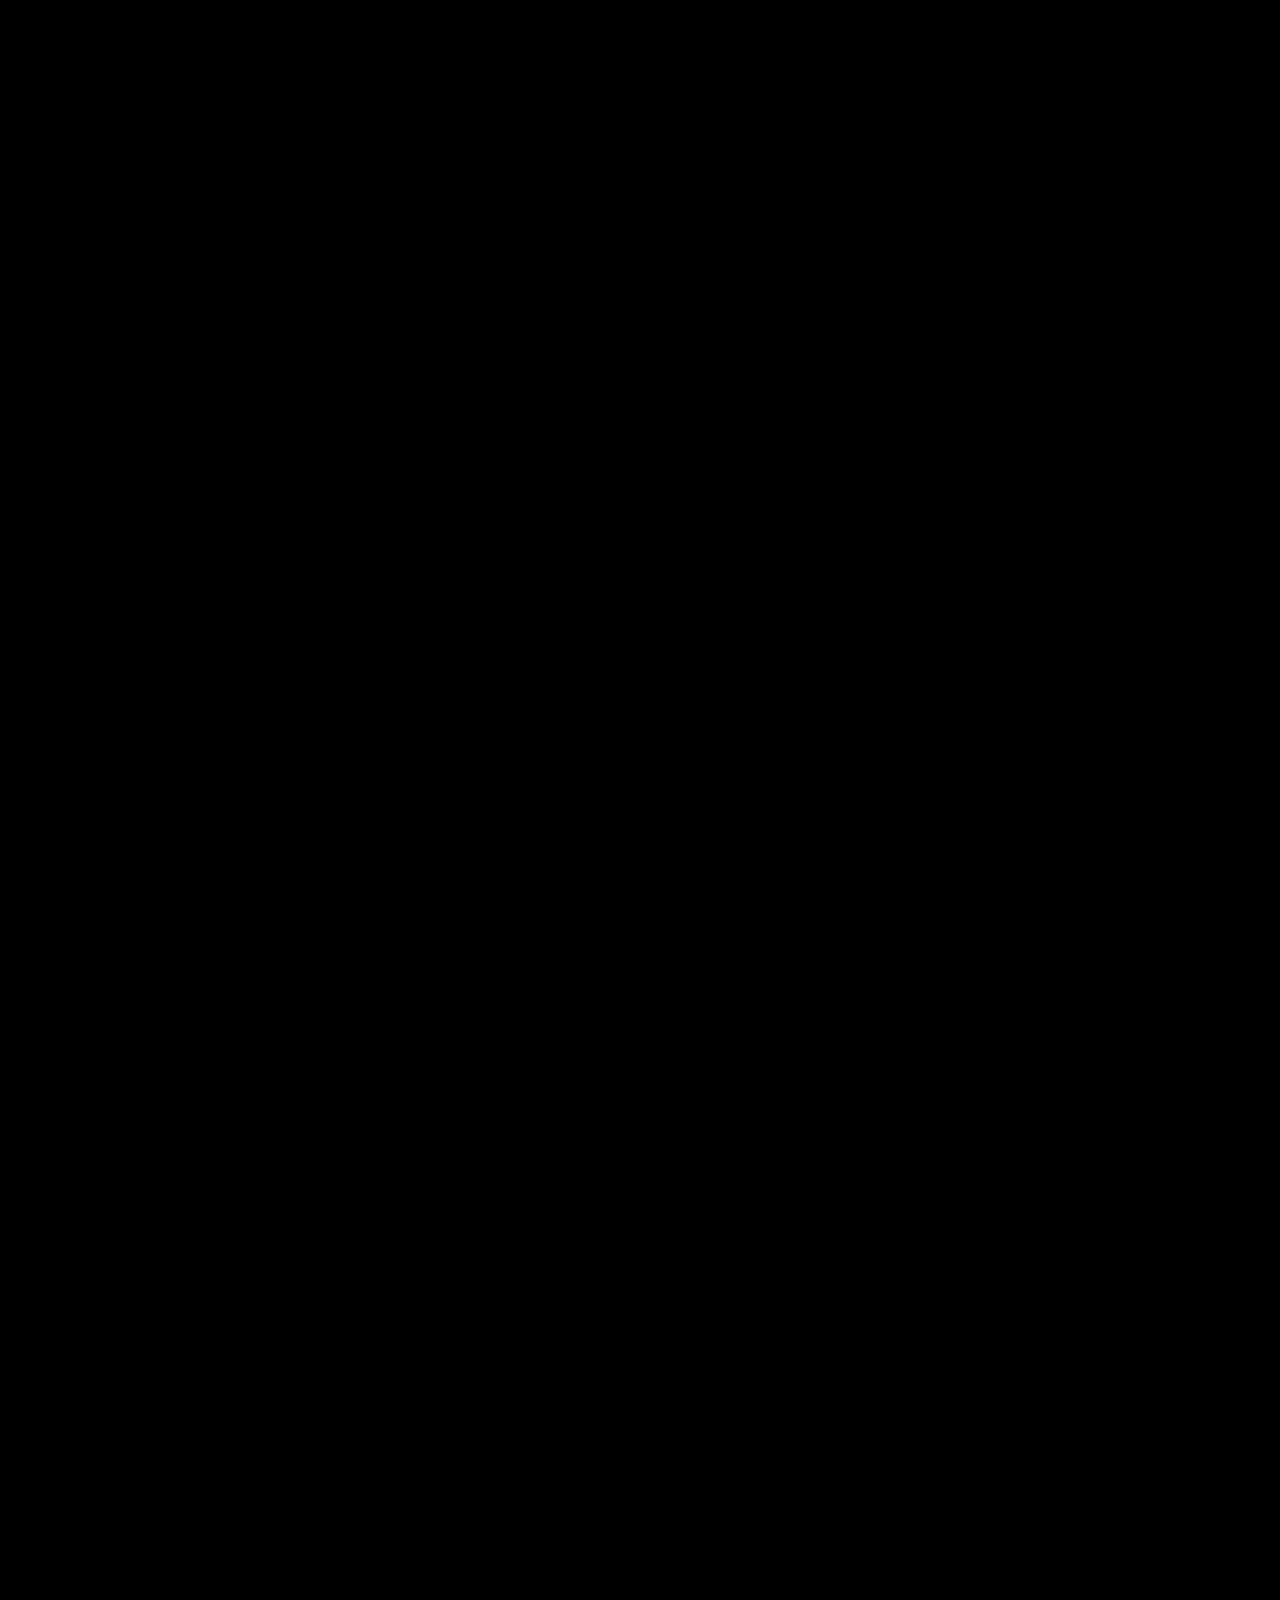
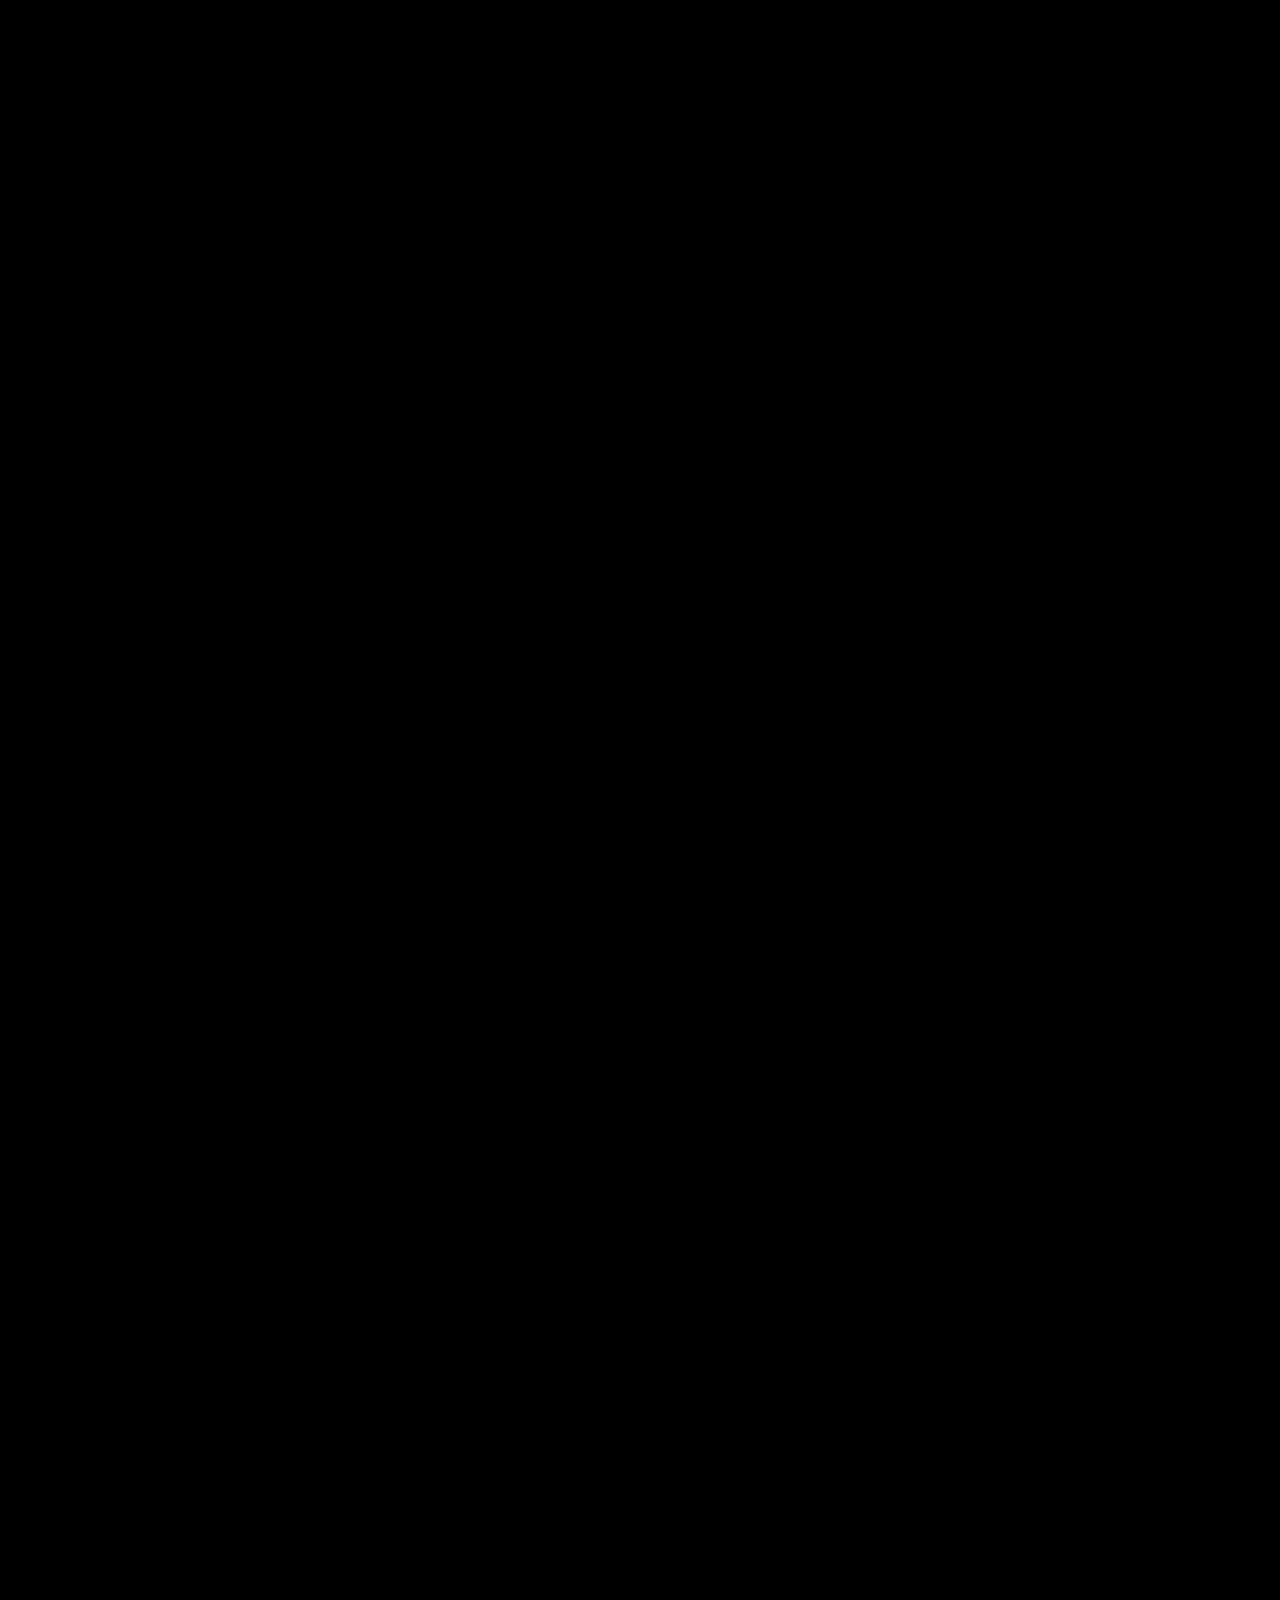
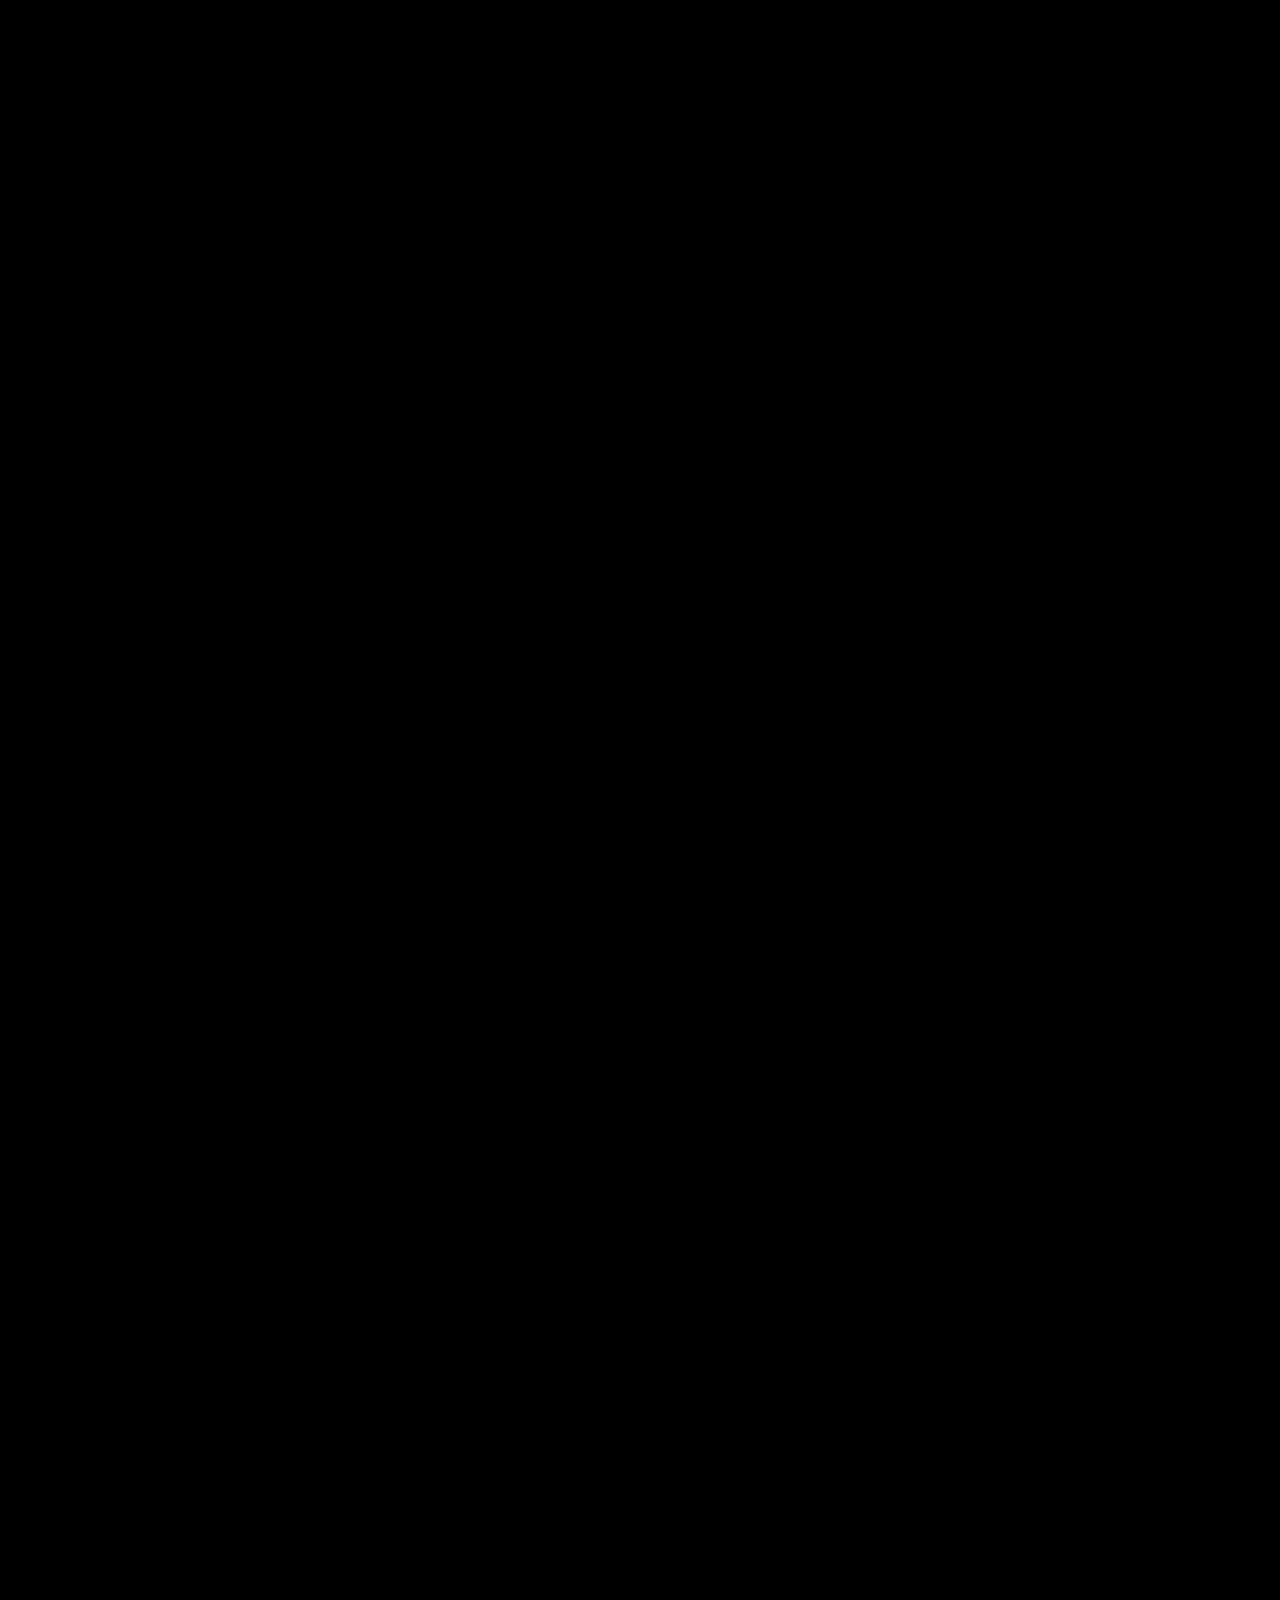
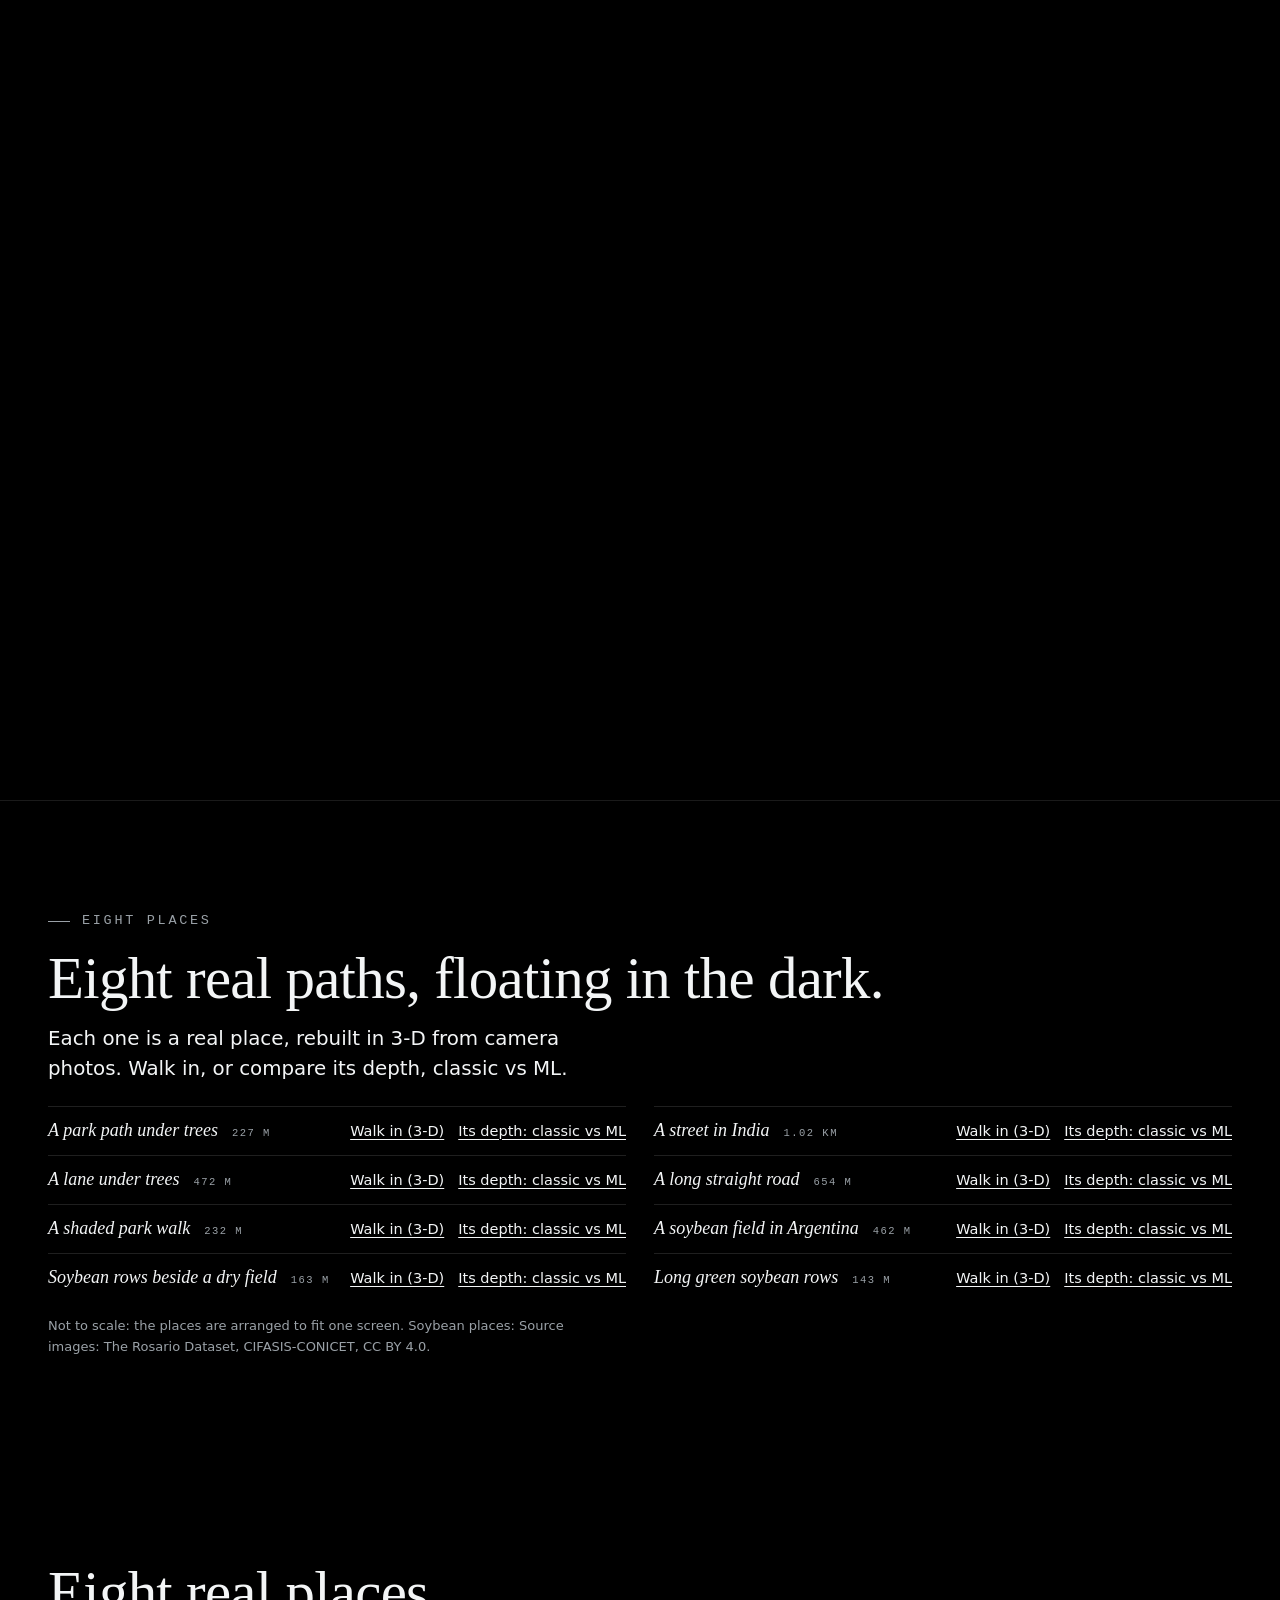
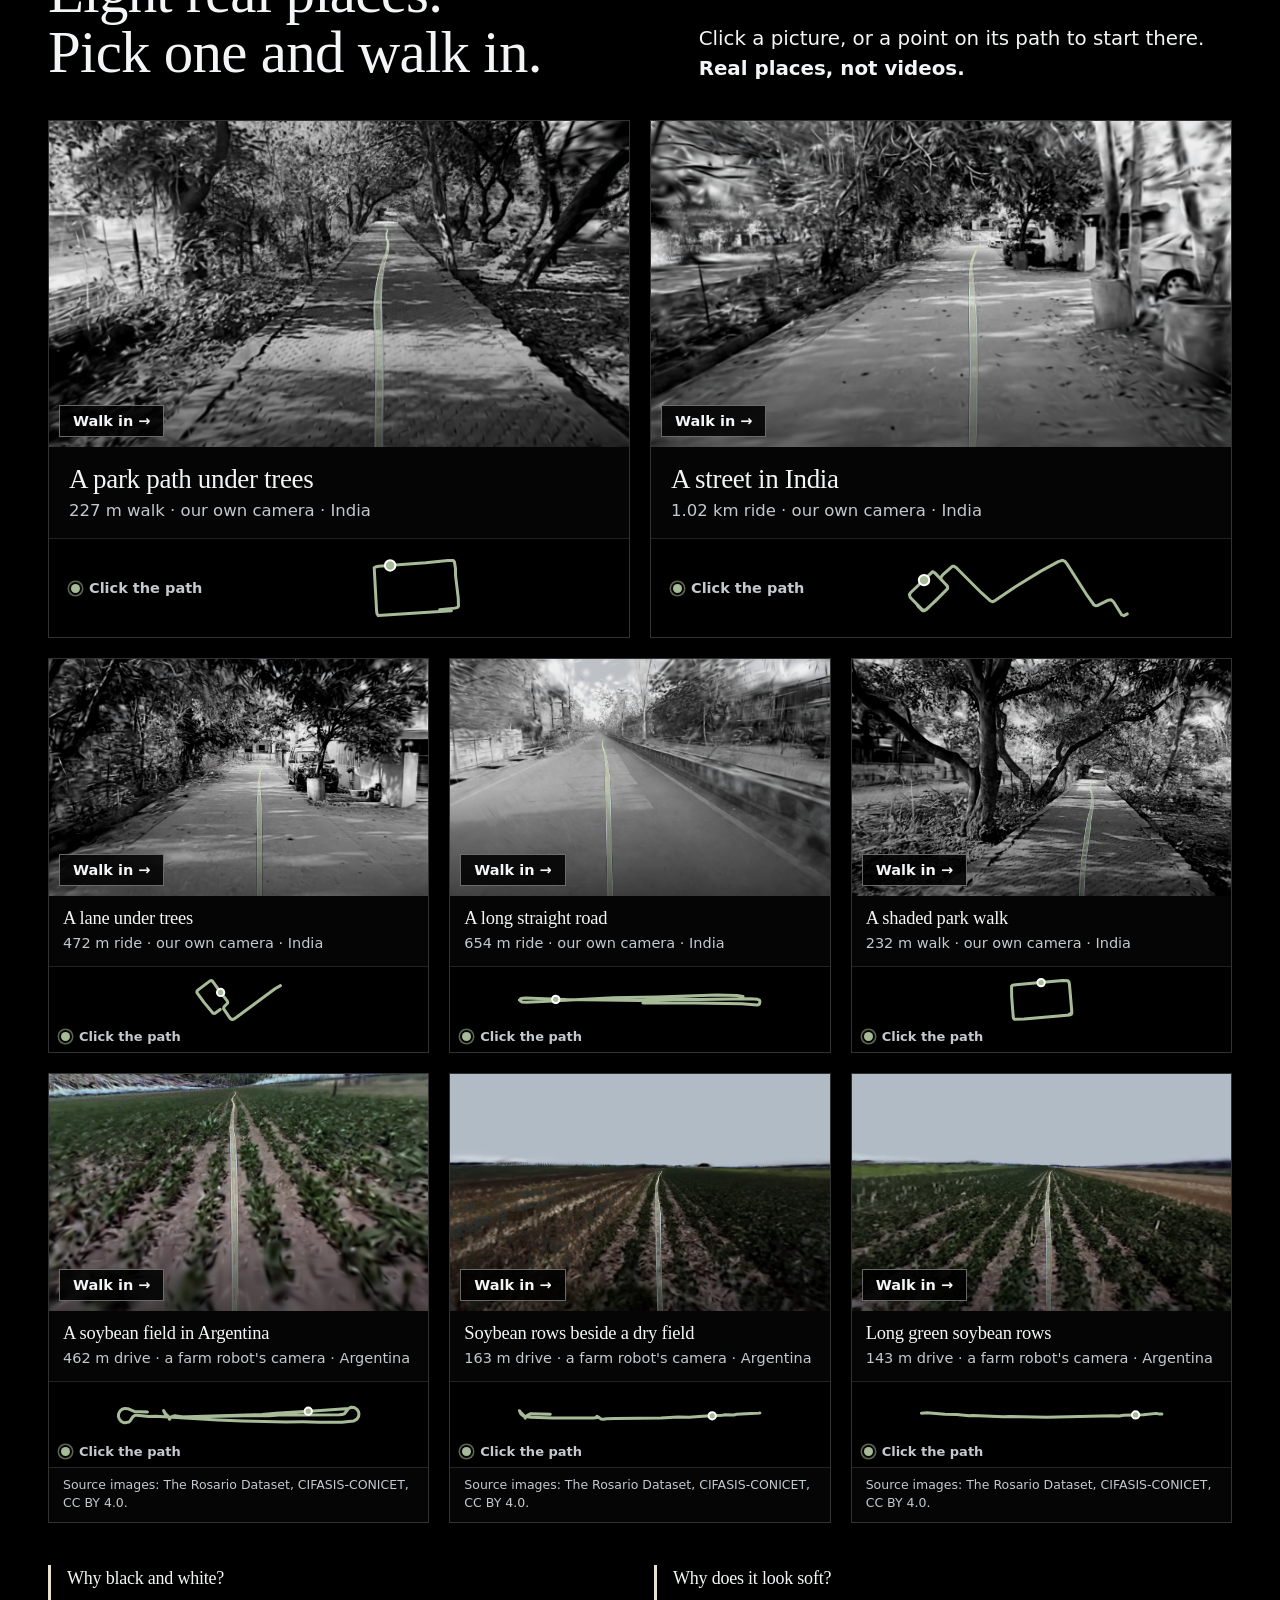
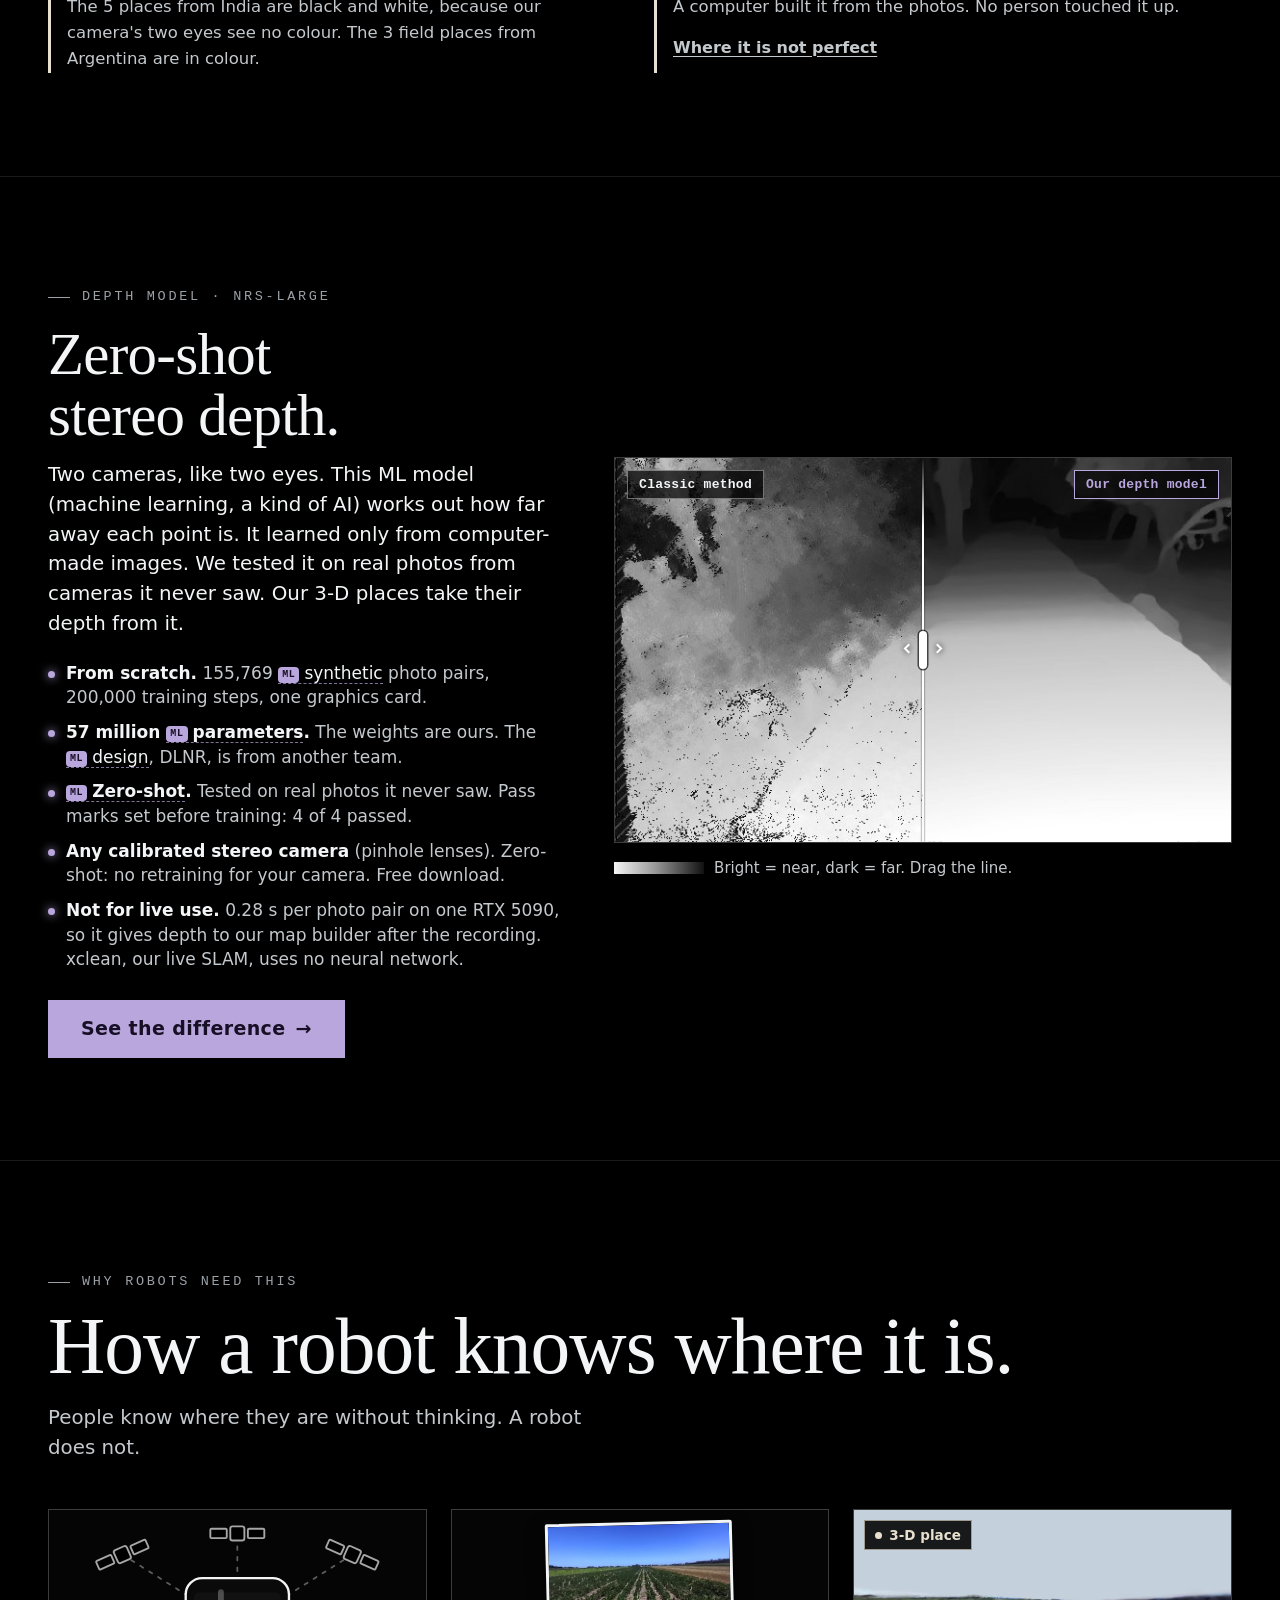
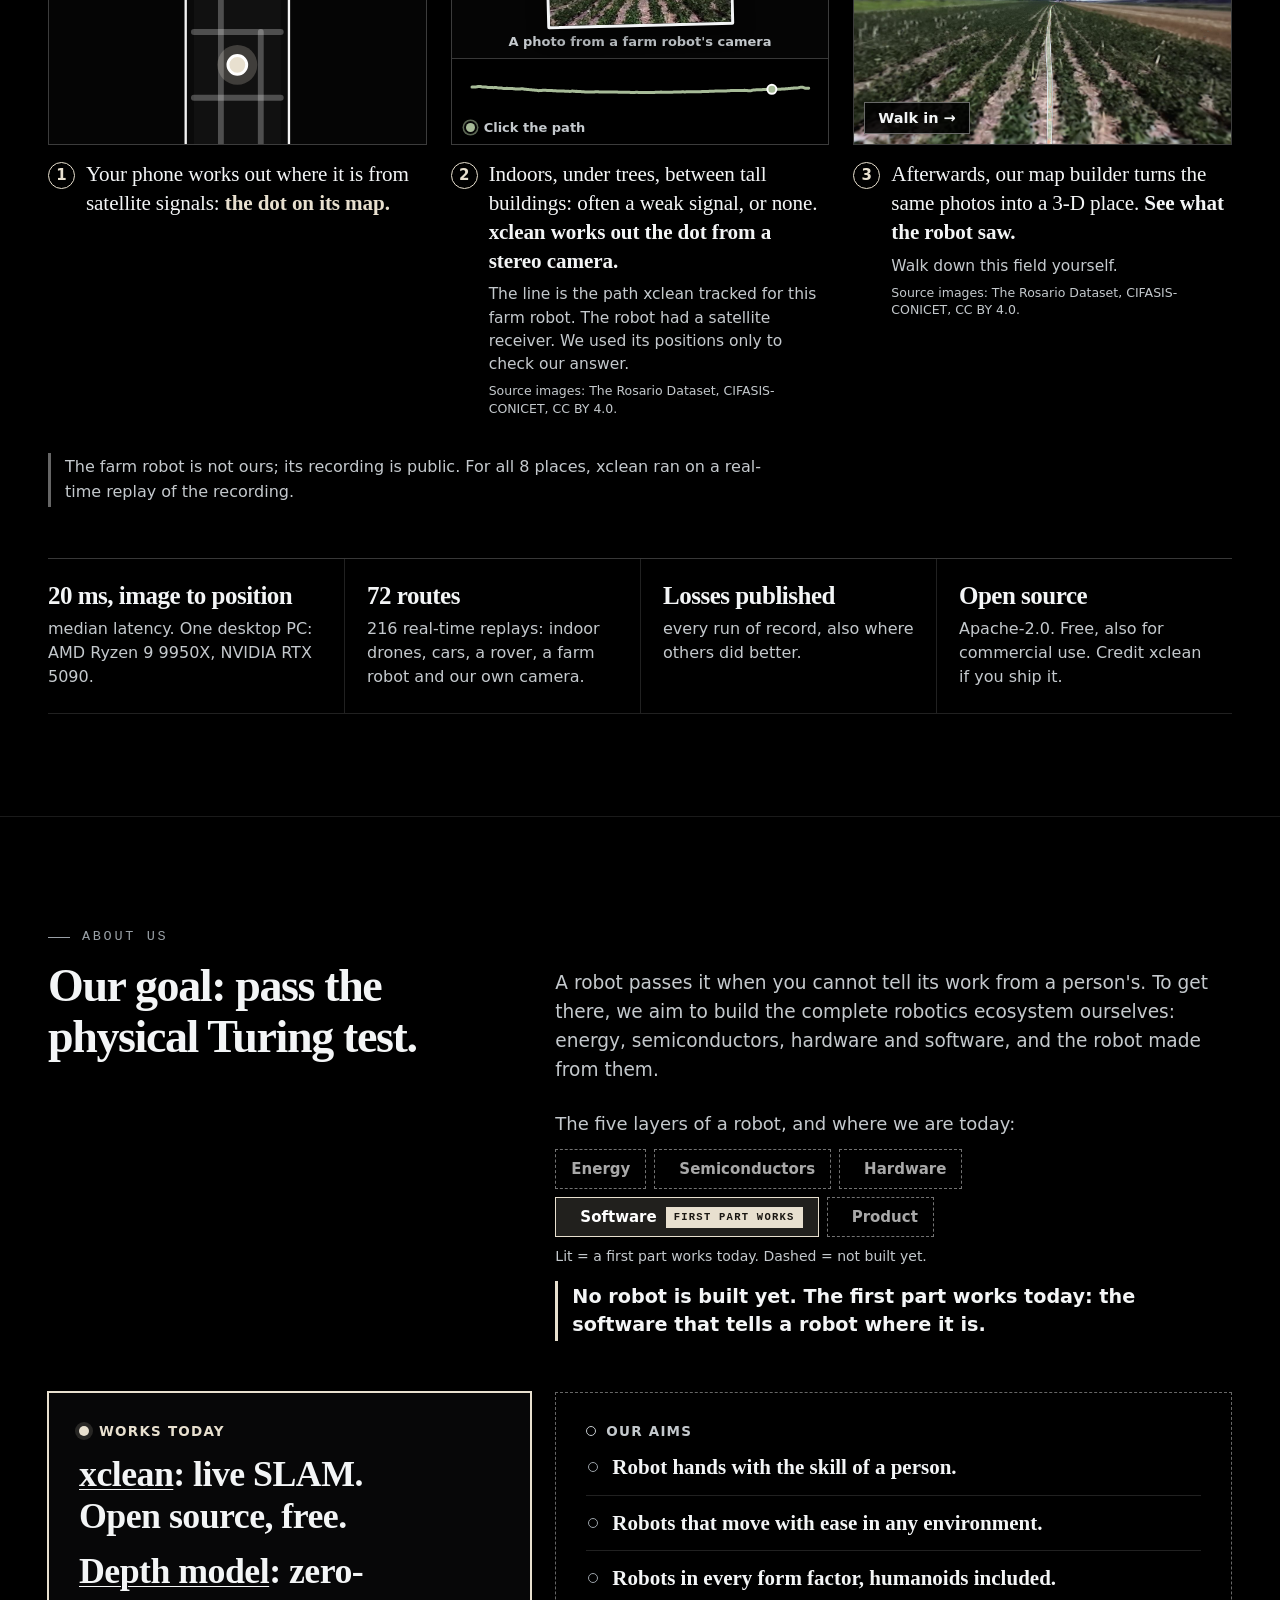
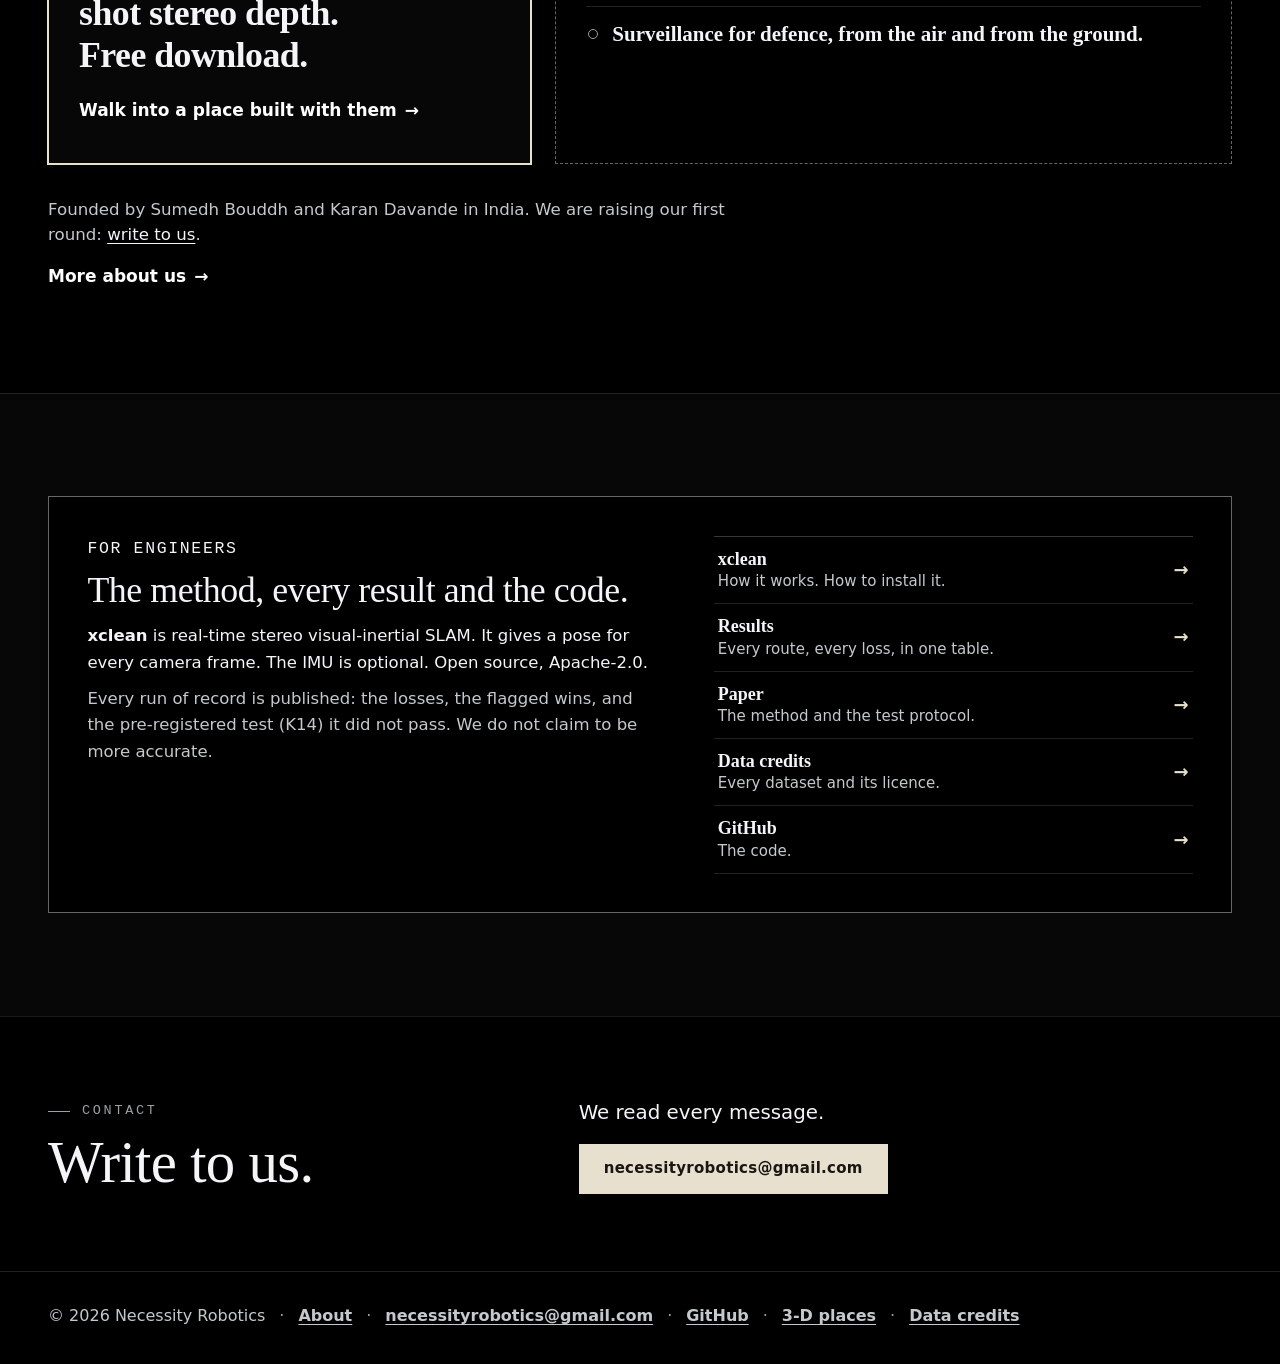
==== commit 26d5afd1: "Site: release the two technical papers; correct the lock-step line; founders' contact details - pape" ====
--- a/index.html
+++ b/index.html
@@ -380,7 +380,7 @@
         </div>
       </div>
 
-      <p class="h4-about-who">Founded by Sumedh and Karan in Bhilai, India. We are raising our first round: <a href="about.html#contact">write to us</a>.</p>
+      <p class="h4-about-who">Founded by Sumedh Bouddh and Karan Davande in India. We are raising our first round: <a href="about.html#contact">write to us</a>.</p>
       <p class="h4-about-more"><a class="more" href="about.html">More about us</a></p>
     </div>
   </section>
--- a/css/v12.css
+++ b/css/v12.css
@@ -76,7 +76,7 @@
 .v12 .v4-route, .v12 .h4-beat-pic--route, .v12 .pl-layer, .v12 .xp-map, .v12 .h-wipe {
   --ion: var(--path); --acc: var(--path); --acc-rgb: var(--path-rgb); --acc-rim: var(--path-rim); }
 
-/* ------------------------------------------------------------ Opus check 11-13: no glows, no pills, no extra hues, no loops
+/* ------------------------------------------------------------ Check 11-13: no glows, no pills, no extra hues, no loops
    (the owner's taste: calm, rare accent, no glows, classic square finish; nothing loops by itself) */
 .v12 .dm-hero { background: none !important; }
 .v12 .xp-back, .v12 .xp-pill, .v12 .xp-pill-pic, .v12 .xp-help, .v12 .xp-keep, .v12 .xp-photo-s, .v12 .xp-pad-cap,
@@ -203,6 +203,11 @@
 .v12 .ab-prod-t { color: var(--fg-2); font-size: 16px; line-height: 1.5; }
 .v12 .ab-prod-s { margin-top: auto; padding-top: 6px; font-size: 14px; color: var(--fg-3); }
 .v12 .ab-mail { display: flex; flex-wrap: wrap; gap: 12px; }
+/* the founders' email and phone */
+.v12 .ab-team .ab-contact { display: flex; flex-wrap: wrap; gap: 4px 24px; margin-top: 8px; font-size: 15px; color: var(--fg-3, #9a9a9a); }
+.v12 .ab-team .ab-contact a { color: var(--fg); text-decoration: underline; text-decoration-color: rgba(255, 255, 255, .35); text-underline-offset: 3px; overflow-wrap: anywhere; }
+.v12 .ab-team .ab-contact a:hover { text-decoration-color: currentColor; }
+@media (max-width: 760px) { .v12 .ab-team .ab-contact { flex-direction: column; gap: 0; } .v12 .ab-team .ab-contact a { display: inline-block; padding: 10px 0; } }
 @media (max-width: 760px) { .v12 .ab-products { grid-template-columns: minmax(0, 1fr); } }
 /* the five layers on the About page: the home's small chip row (css/dark.css, not loaded here), in the V12 finish */
 .v12 .ab-stack .x-stack-l { margin: 0 0 12px; font: 400 17px/1.5 var(--sans); color: var(--fg-2); max-width: 36em; }
@@ -592,7 +597,7 @@
 .h-hint .h-look { display: flex; width: max-content; }
 .h-hint .h-look[hidden] { display: none; }
 .h-look-b { min-height: 40px; padding: 0 12px; font-size: 13.5px; }
-/* the home's goal line is now the About section's h2: it keeps the approved weight of the old goal line (Opus check 11-21) */
+/* the home's goal line is now the About section's h2: it keeps the approved weight of the old goal line (check 11-21) */
 .v12 .h4-sec h2.h4-goal-t { font-weight: 800; letter-spacing: -.03em; }
 html.nr-still .v12 .h4-sec h2.h4-goal-t { padding-bottom: 0; border-bottom: 0; }
 /* the Phone / Touch switches: an inset focus ring (the group clips an outward one) */
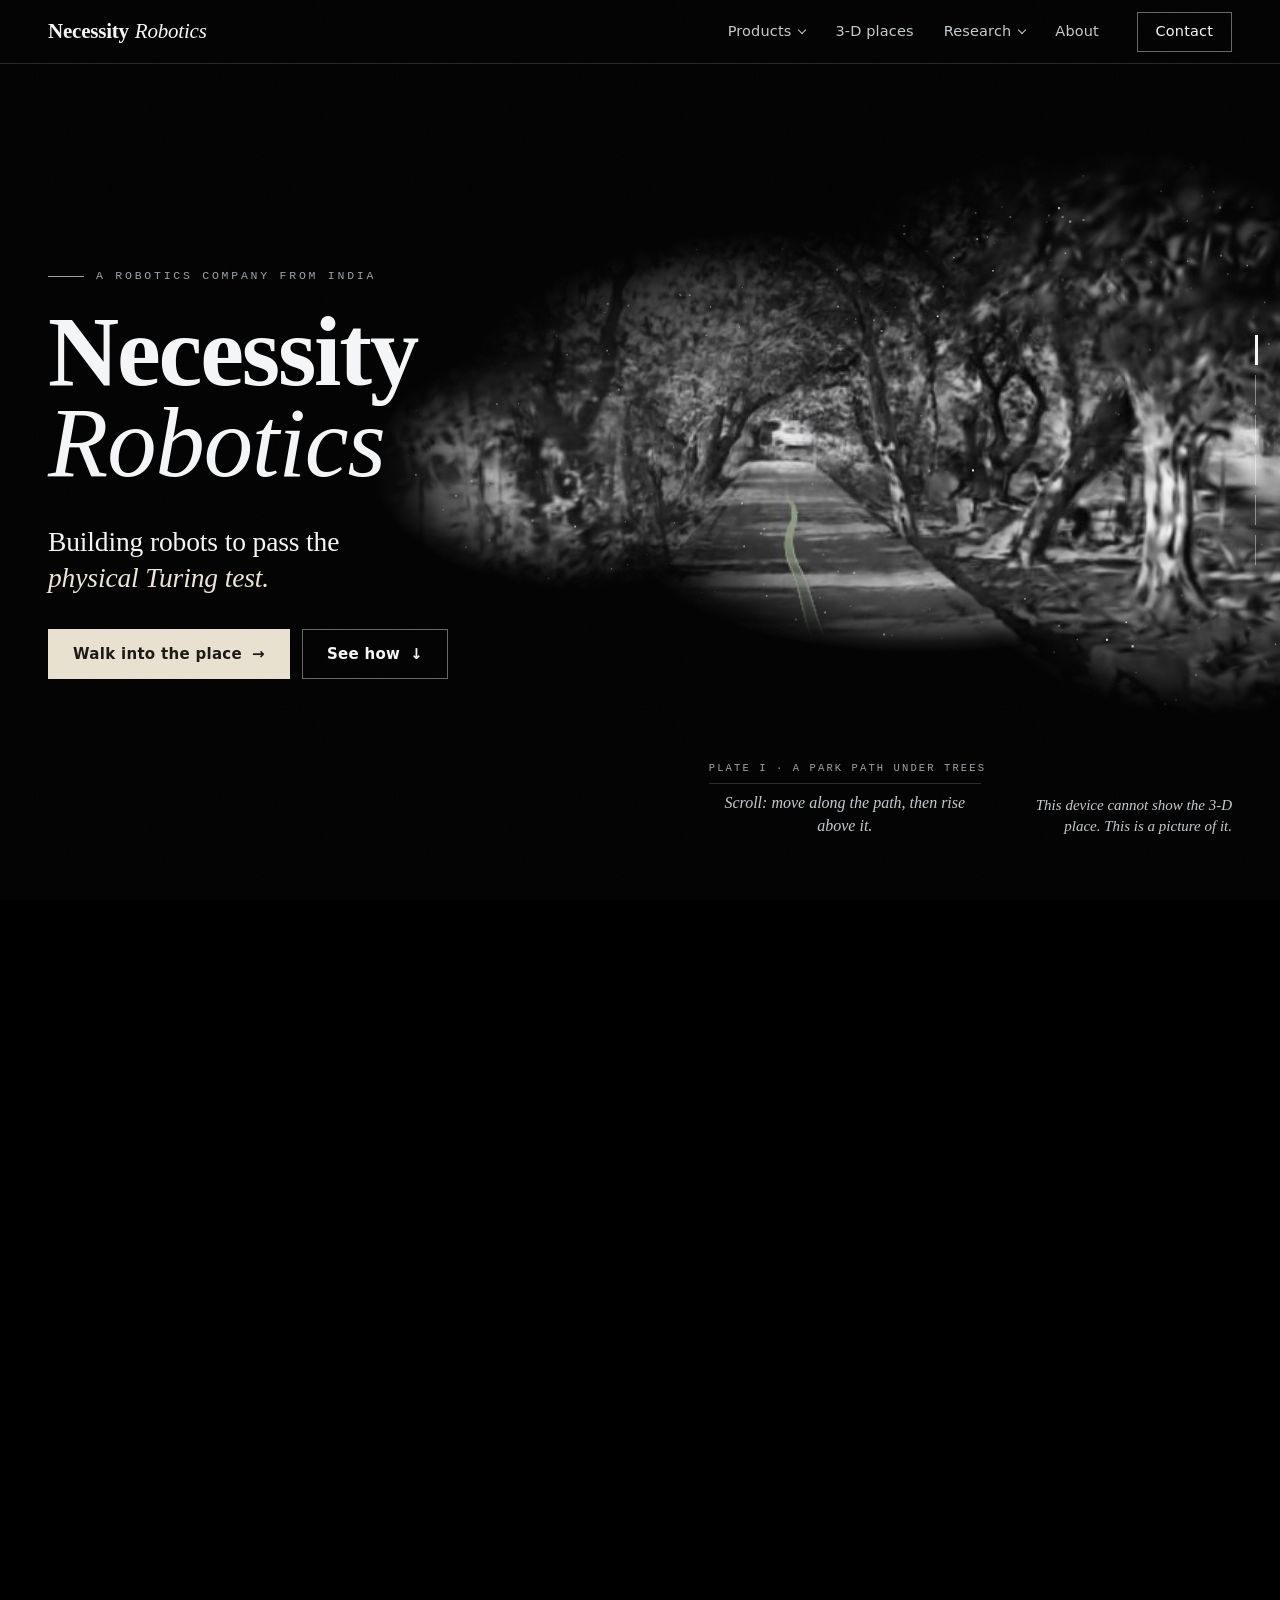
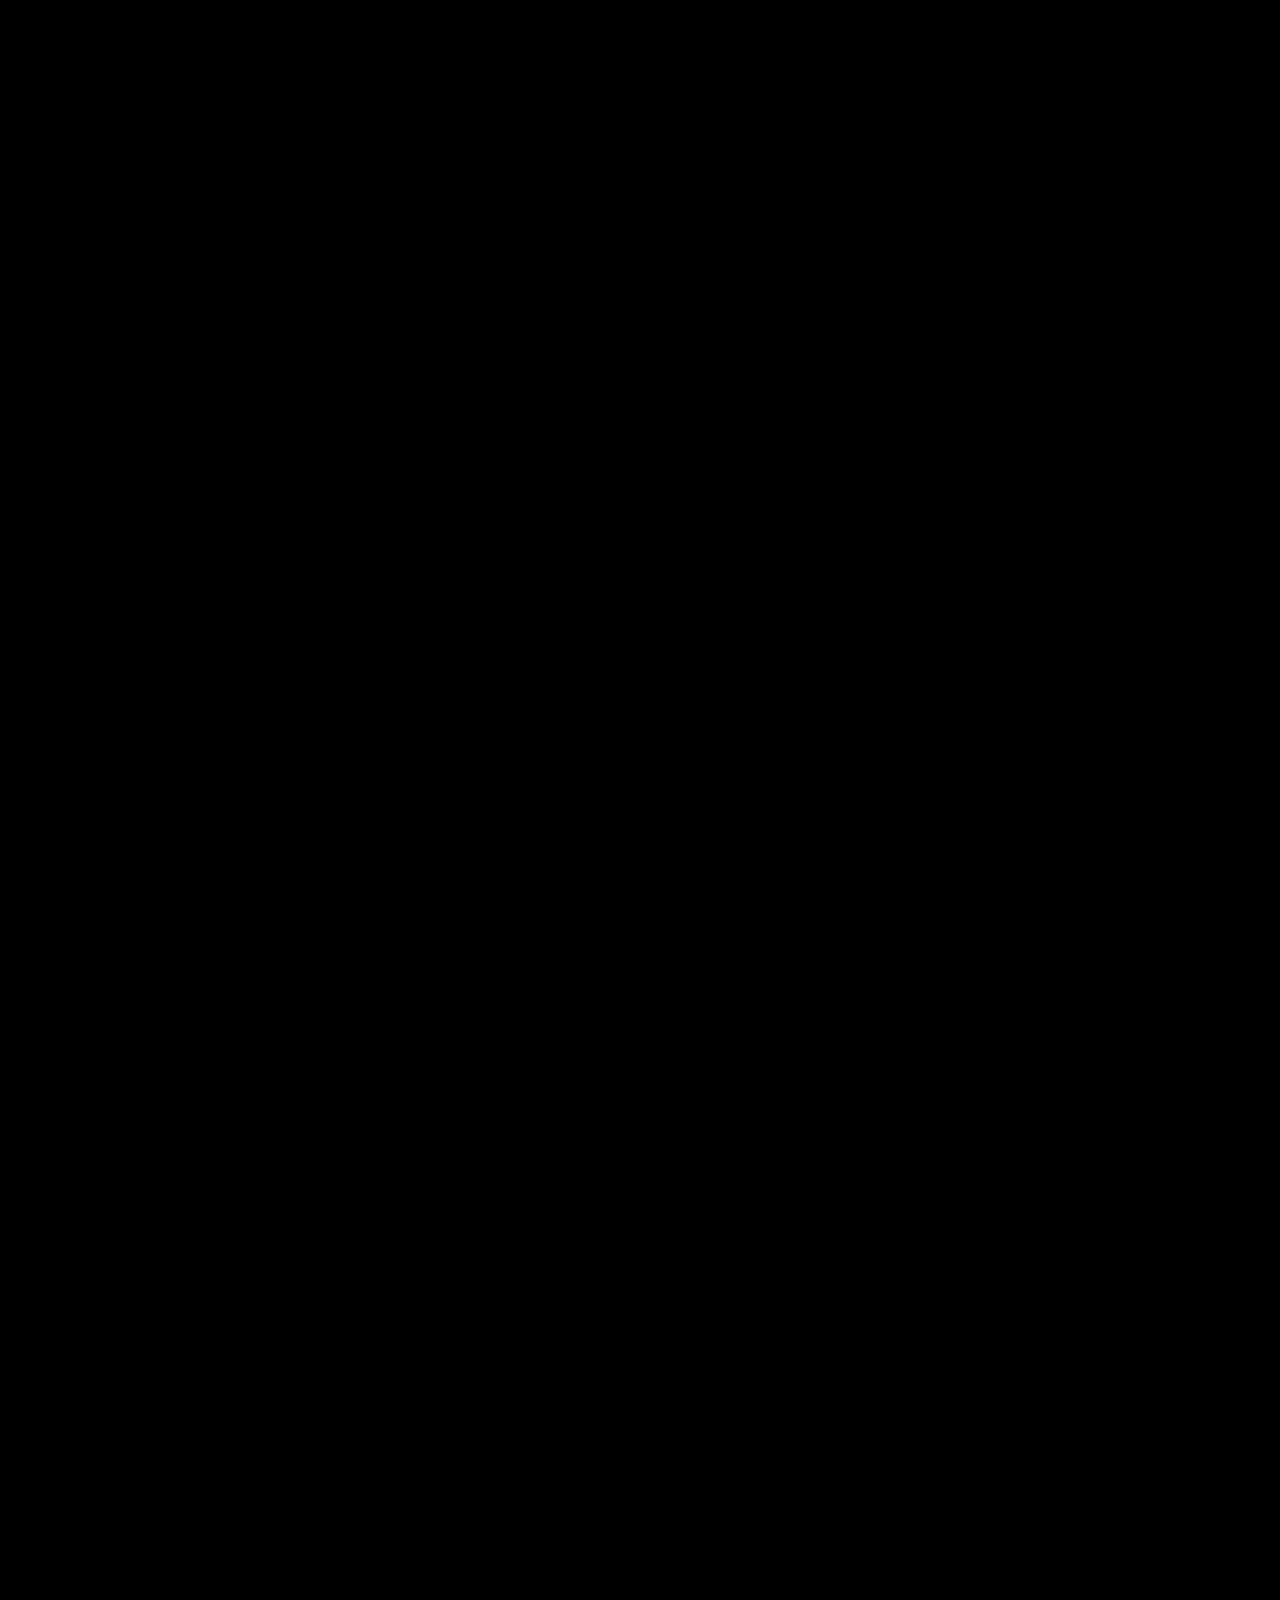
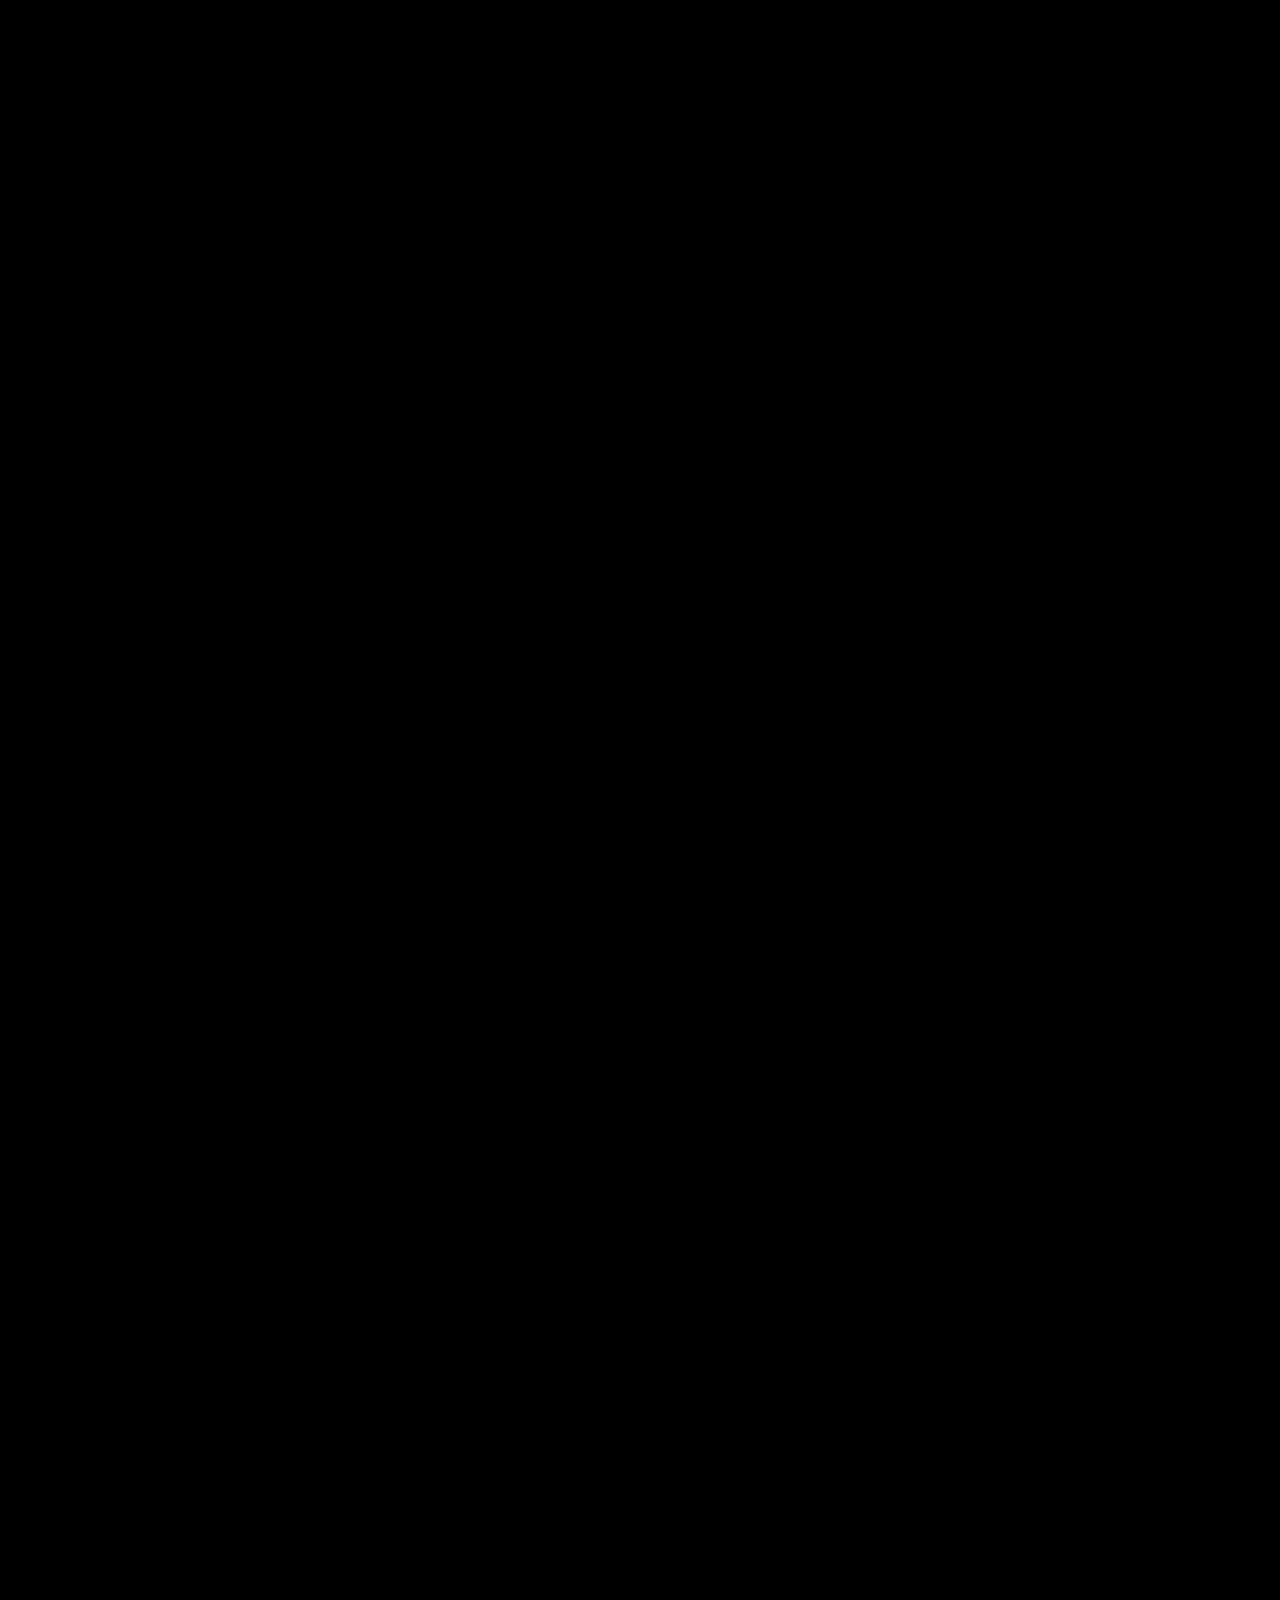
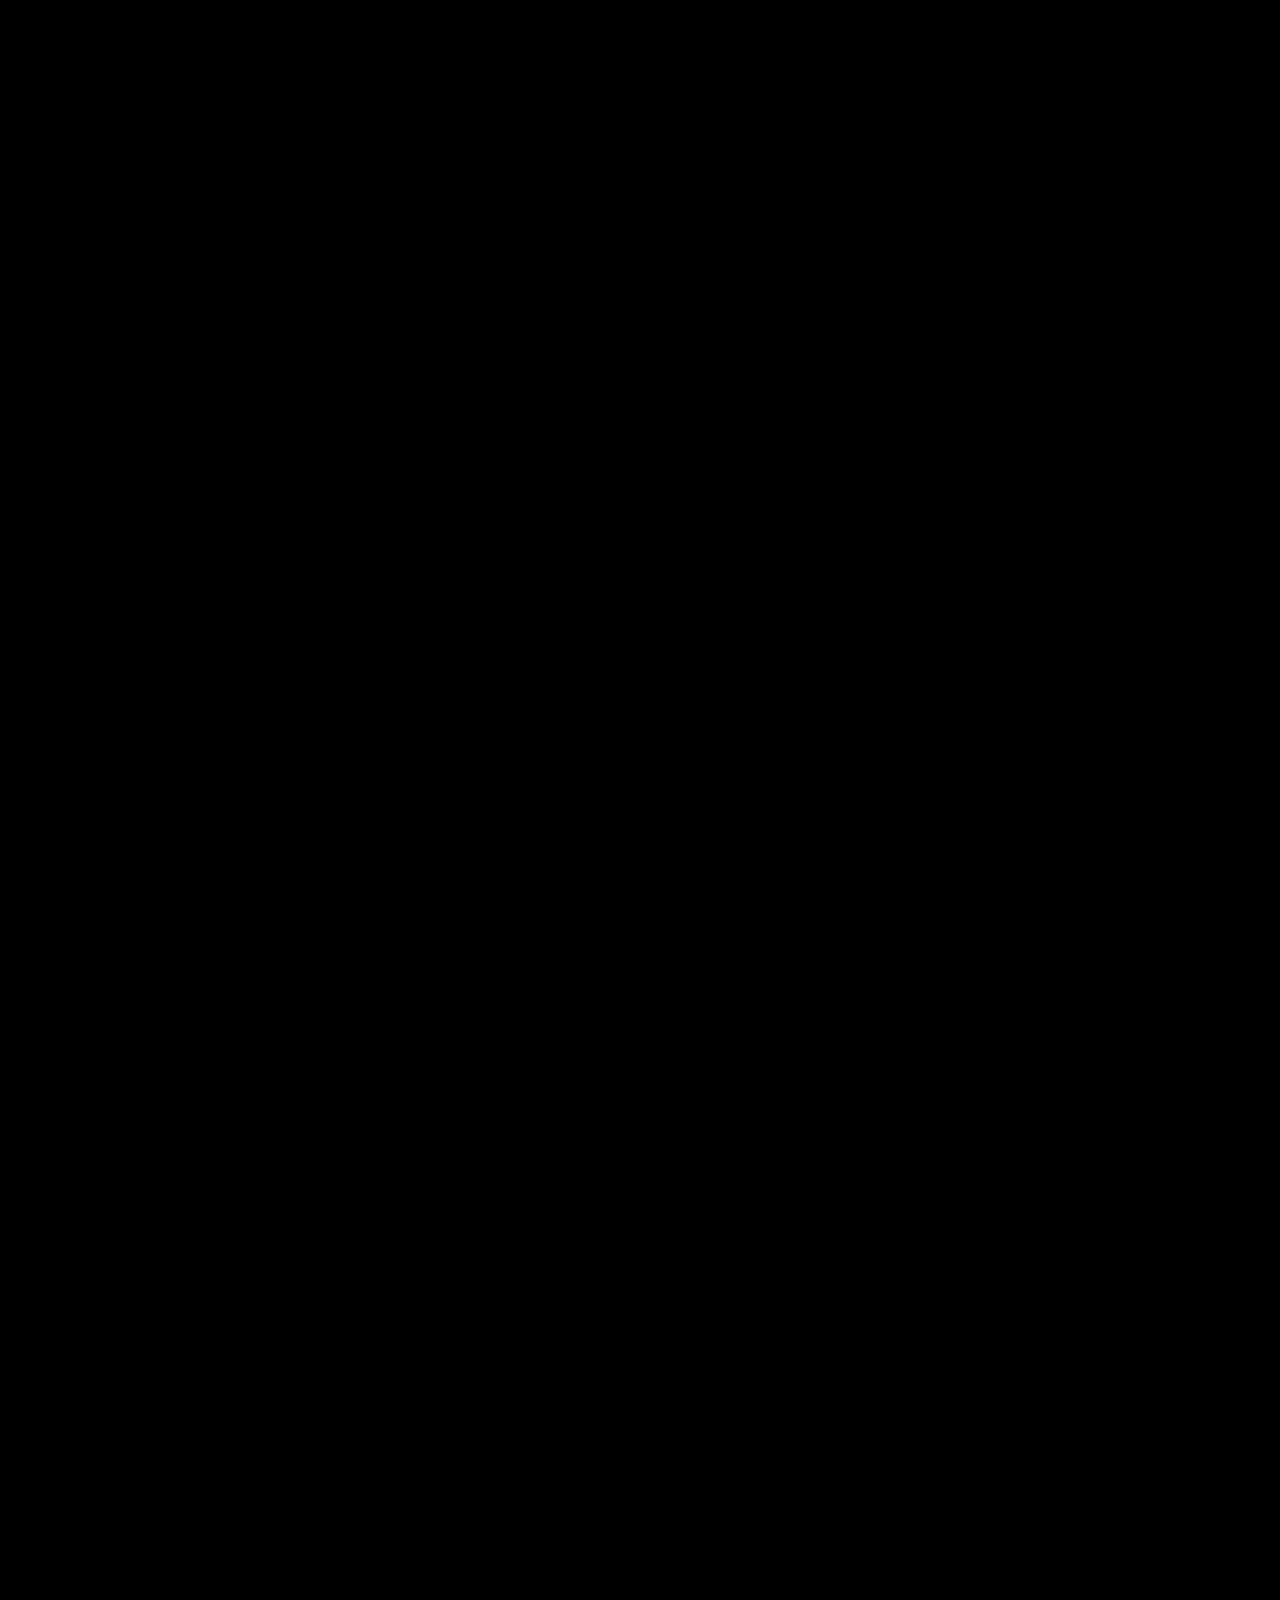
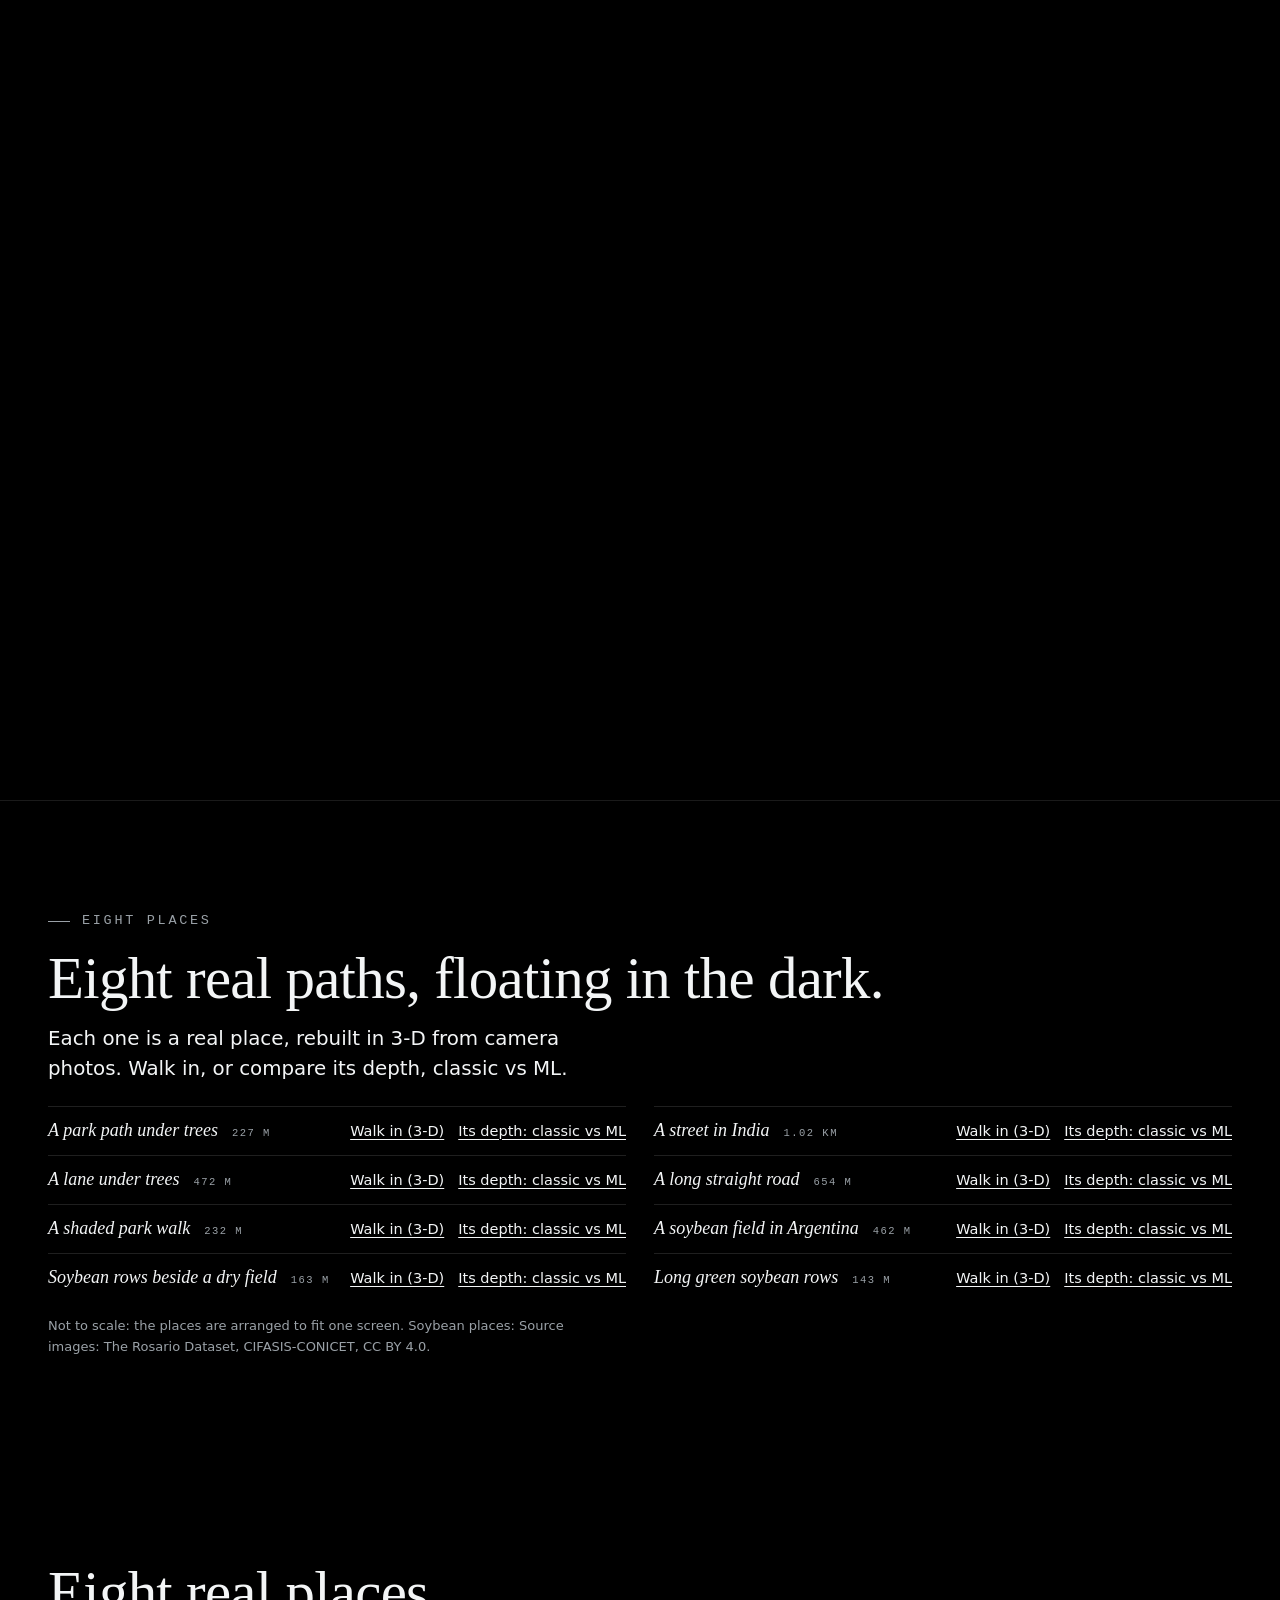
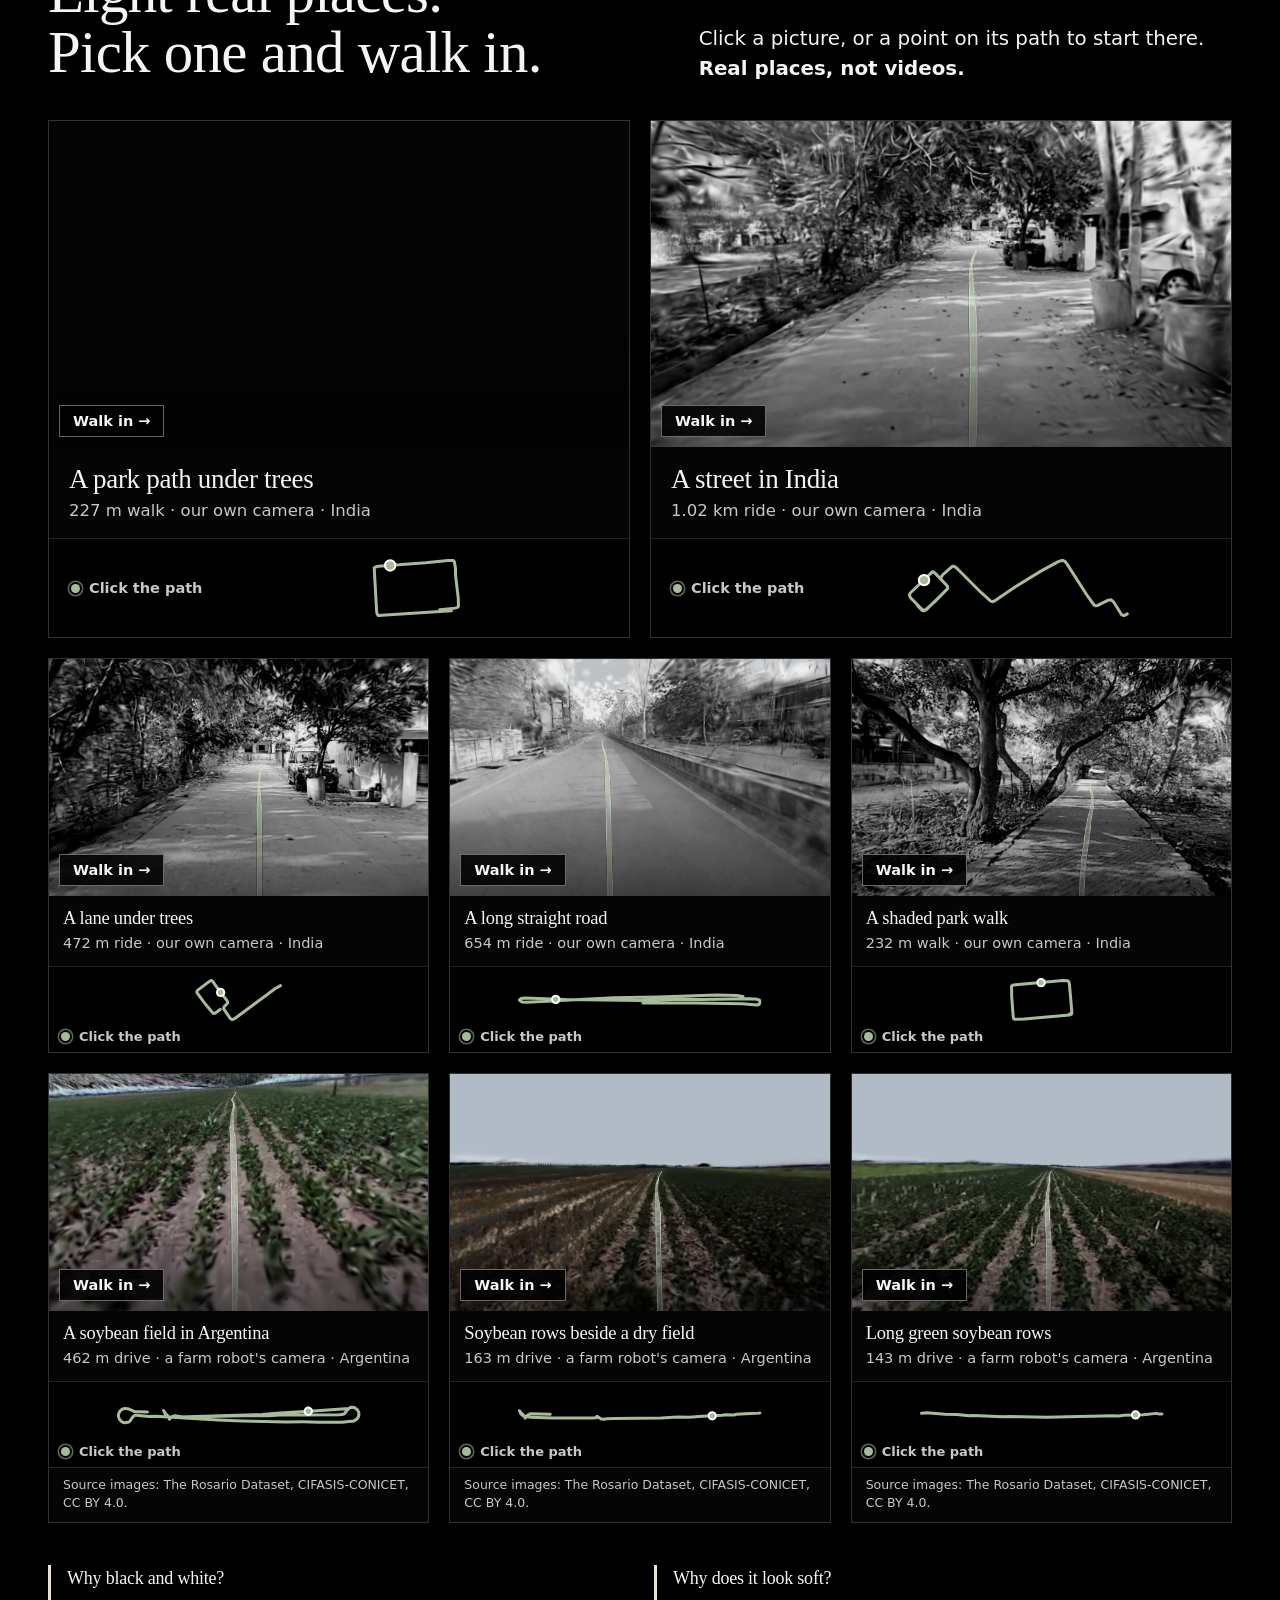
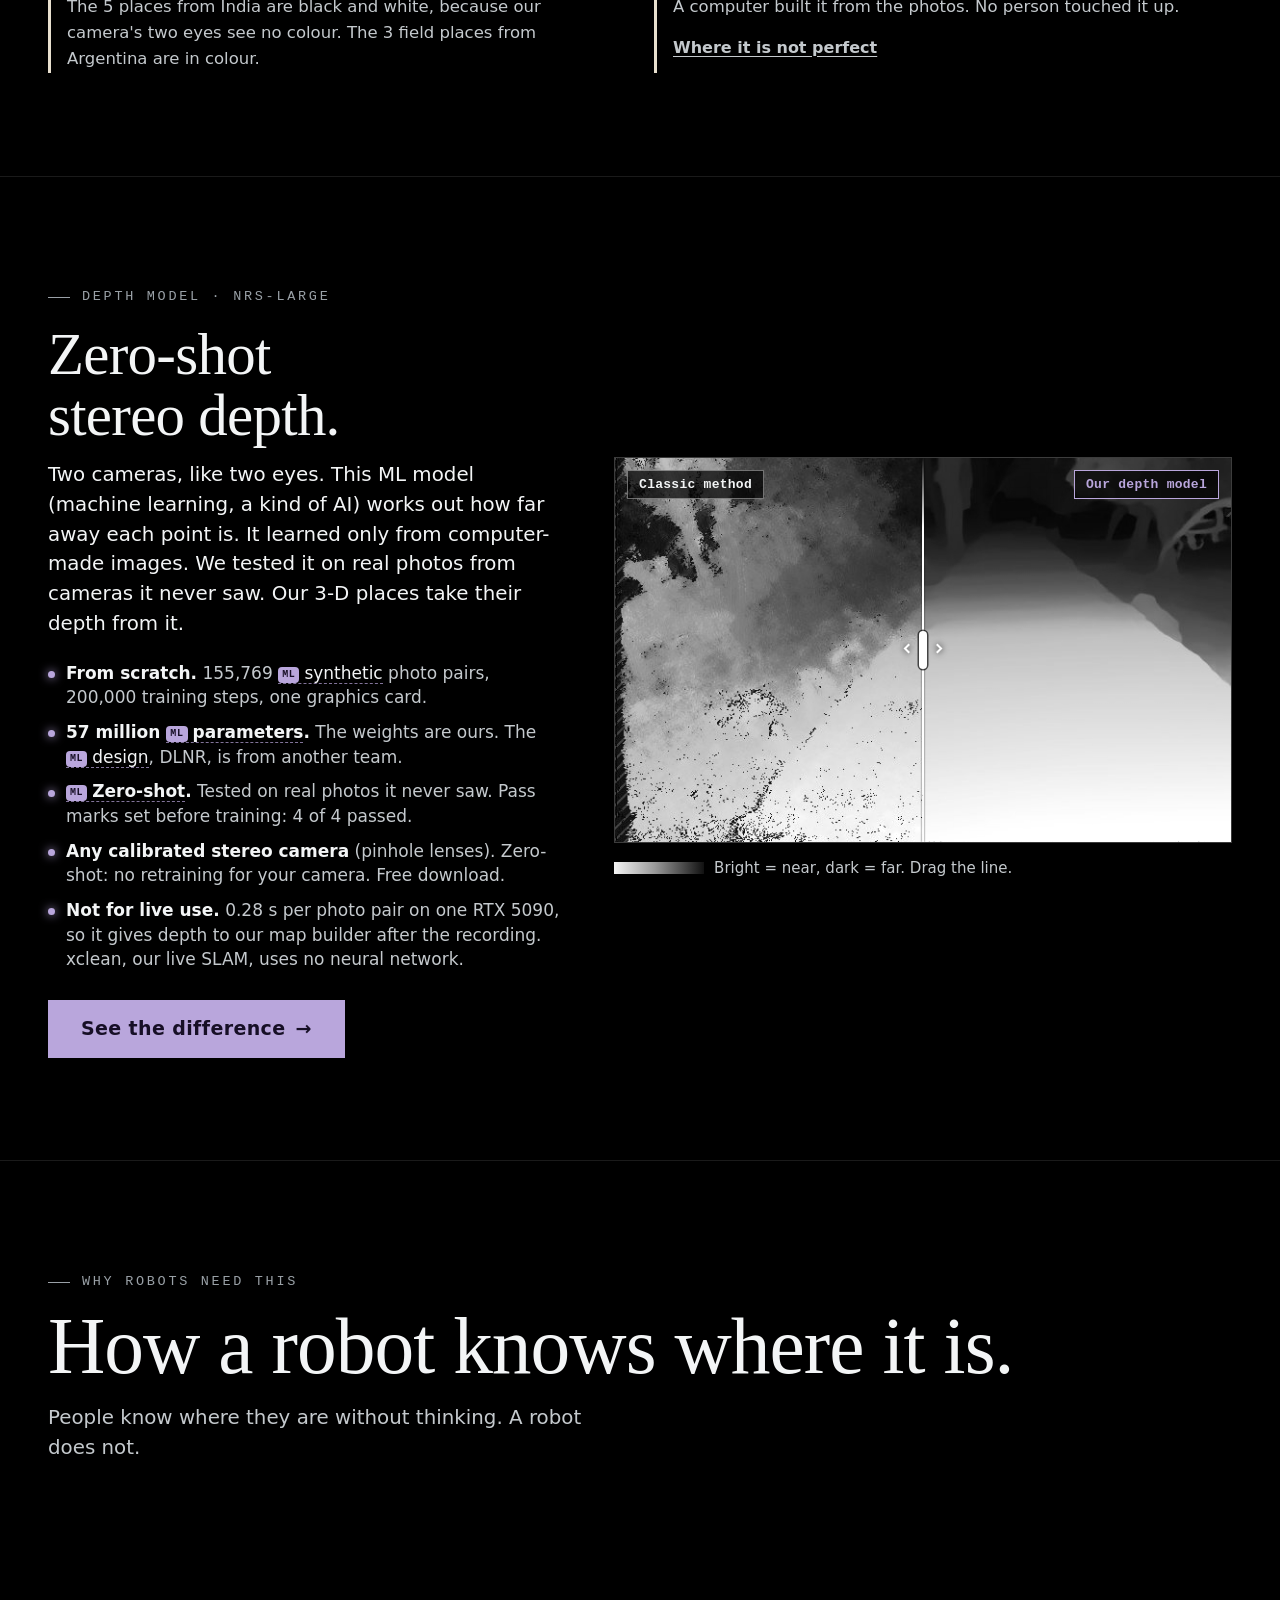
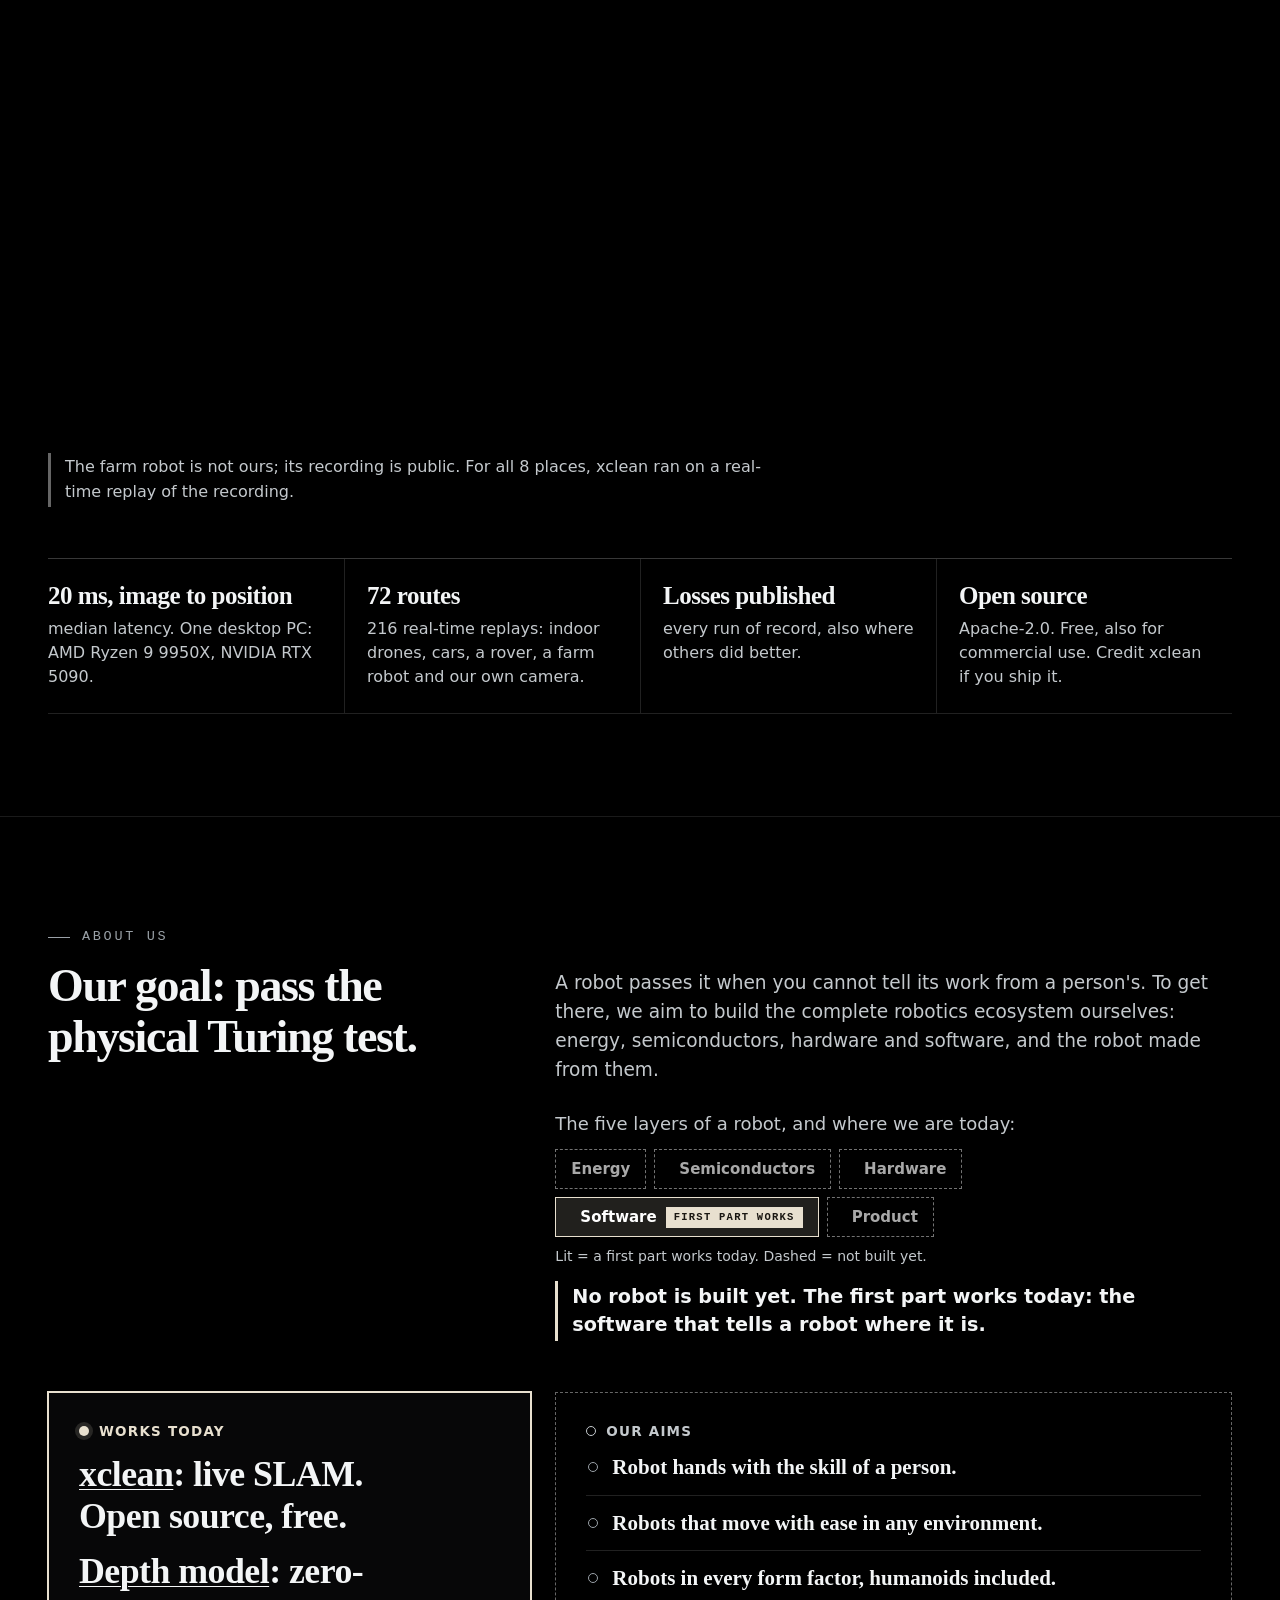
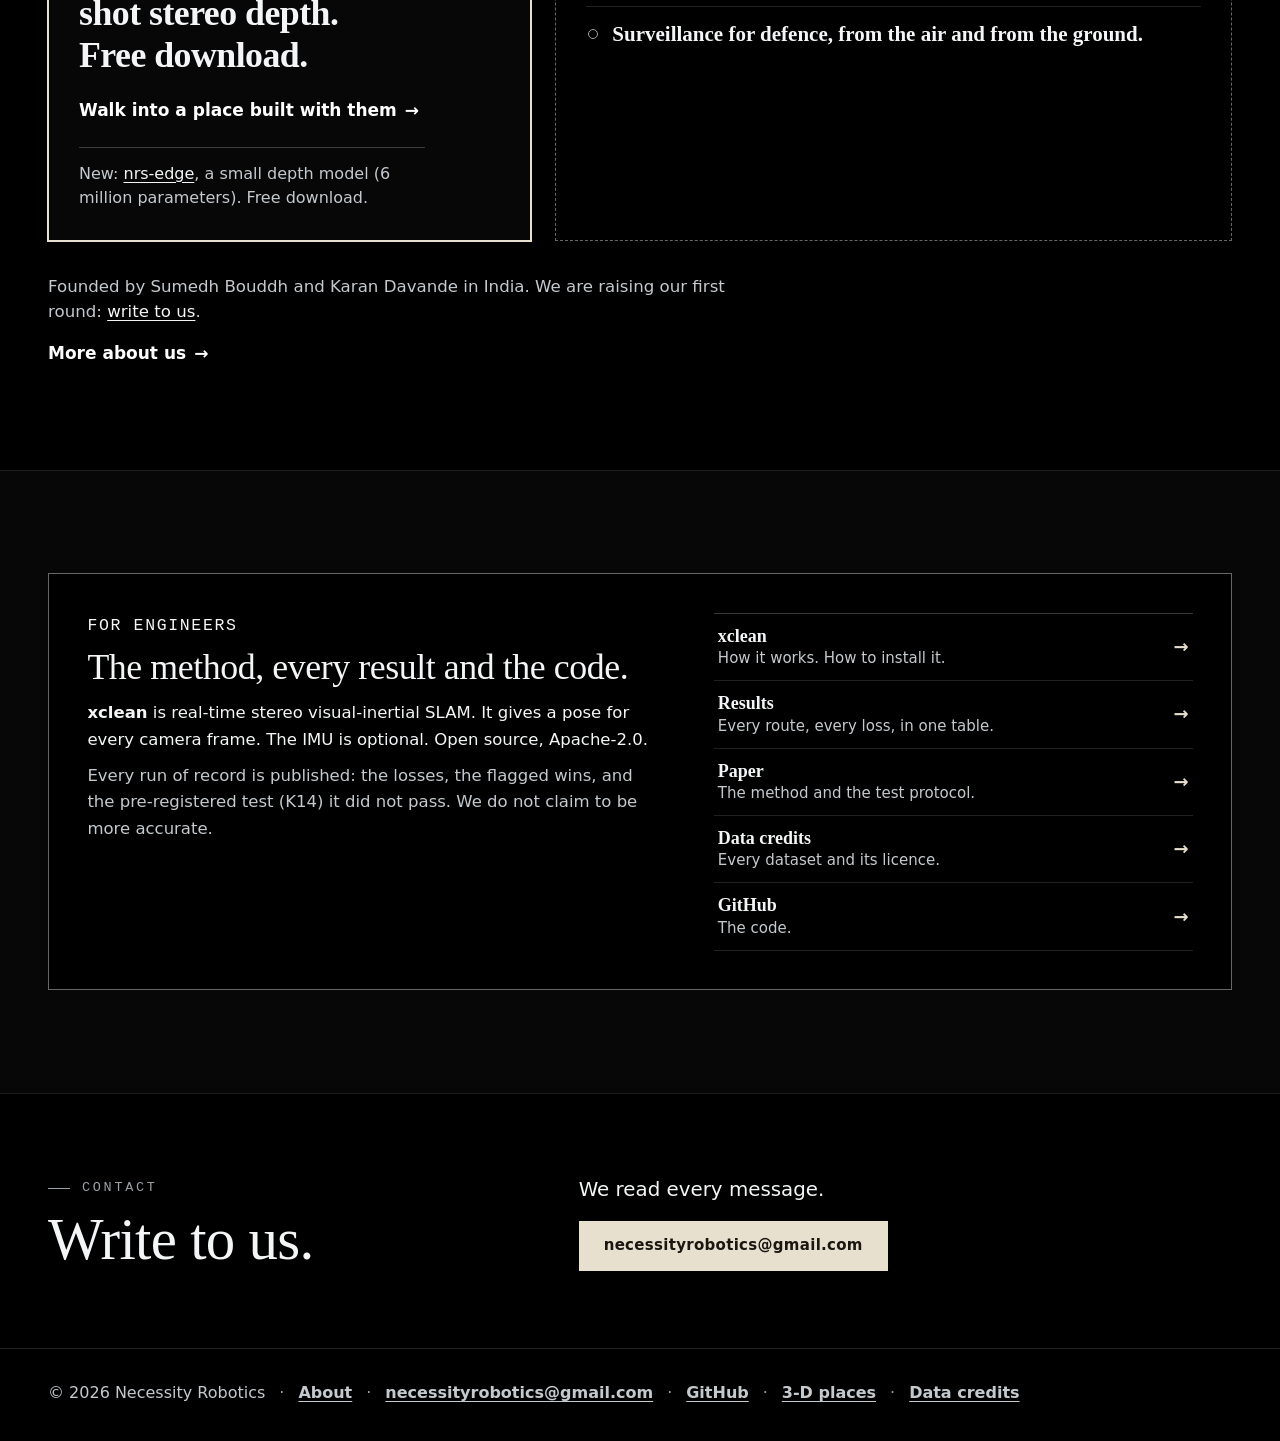
==== commit 762cc065: "Site: nrs-edge 0.1.0 released (depth page, home, about, credits) - Depth page: the small model secti" ====
--- a/index.html
+++ b/index.html
@@ -368,6 +368,7 @@
           <p class="h4-status-t"><a href="xclean.html">xclean</a>: live SLAM. Open source, free.</p>
           <p class="h4-status-t h4-status-t--ai"><a href="depth.html">Depth model</a>: zero-shot stereo depth. <!-- gen:val:model.release_short -->Free download<!-- /gen:val:model.release_short -->.</p>
           <a class="more h4-status-go" href="explore.html">Walk into a place built with them</a>
+          <p class="h4-status-t h4-status-t--ai h4-status-t--new">New: <a href="depth.html#edge">nrs-edge</a>, a small depth model (6 million parameters). Free download.</p>
         </div>
         <div class="h4-building">
           <p class="h4-status-l">Our aims</p>
--- a/css/home4.css
+++ b/css/home4.css
@@ -264,6 +264,8 @@
 .h4-status-t { margin: 0 0 12px; max-width: 17ch; font: 700 clamp(23px, 2.5vw, 31px)/1.18 var(--display); letter-spacing: -0.015em; color: var(--fg); text-wrap: balance; }
 .h4-status-go { display: inline-block; margin-top: 0; padding: 11px 0; }      /* 44 px high: a full tap target */
 .h4-status-go::after { display: inline-block; margin-left: 8px; }
+/* 2026-11-25: a small line below the link, for a product that the 3-D places do not use (nrs-edge) */
+.h4-ready .h4-status-t.h4-status-t--new { margin: 14px 0 0; padding-top: 14px; max-width: 34ch; border-top: 1px solid var(--line-2); font: 500 16px/1.5 var(--sans); letter-spacing: 0; color: var(--fg-2); text-wrap: pretty; }
 .h4-aims { list-style: none; margin: 0; padding: 0; }
 .h4-aims li { position: relative; padding: 13px 0 13px 26px; border-top: 1px solid var(--line); font: 600 clamp(18px, 1.7vw, 21px)/1.36 var(--display); color: var(--fg); }
 .h4-aims li:first-child { padding-top: 0; border-top: 0; }
--- a/css/depth.css
+++ b/css/depth.css
@@ -118,6 +118,12 @@
 .dm-next-card { padding: 22px 24px; border: 1.5px dashed var(--line-3); border-radius: 16px; color: var(--fg-2); font-size: 17px; line-height: 1.55; }
 .dm-next-card b { color: var(--fg); }
 .dm-next-card p { margin: 0; }
+.dm-next-card p + p { margin-top: 12px; }
+.dm-next-card--out { border-style: solid; }                 /* a released model: a full line, not a dashed one */
+.dm-next-card .dm-dl { margin-top: 18px; }
+.dm-eng-in + .dm-eng-in { margin-top: clamp(48px, 7vw, 88px); }   /* the second model of the engineers section */
+.dm-eng-in .dm-h3 { margin-top: clamp(28px, 4vw, 44px); }
+.dm-eng-in > div { min-width: 0; }
 .dm-next-l { margin-bottom: 10px !important; font: 600 13px/1.3 var(--mono) !important; letter-spacing: .08em; text-transform: uppercase; color: var(--fg-3) !important; }
 .dm-next-card .ml { white-space: normal; }
 
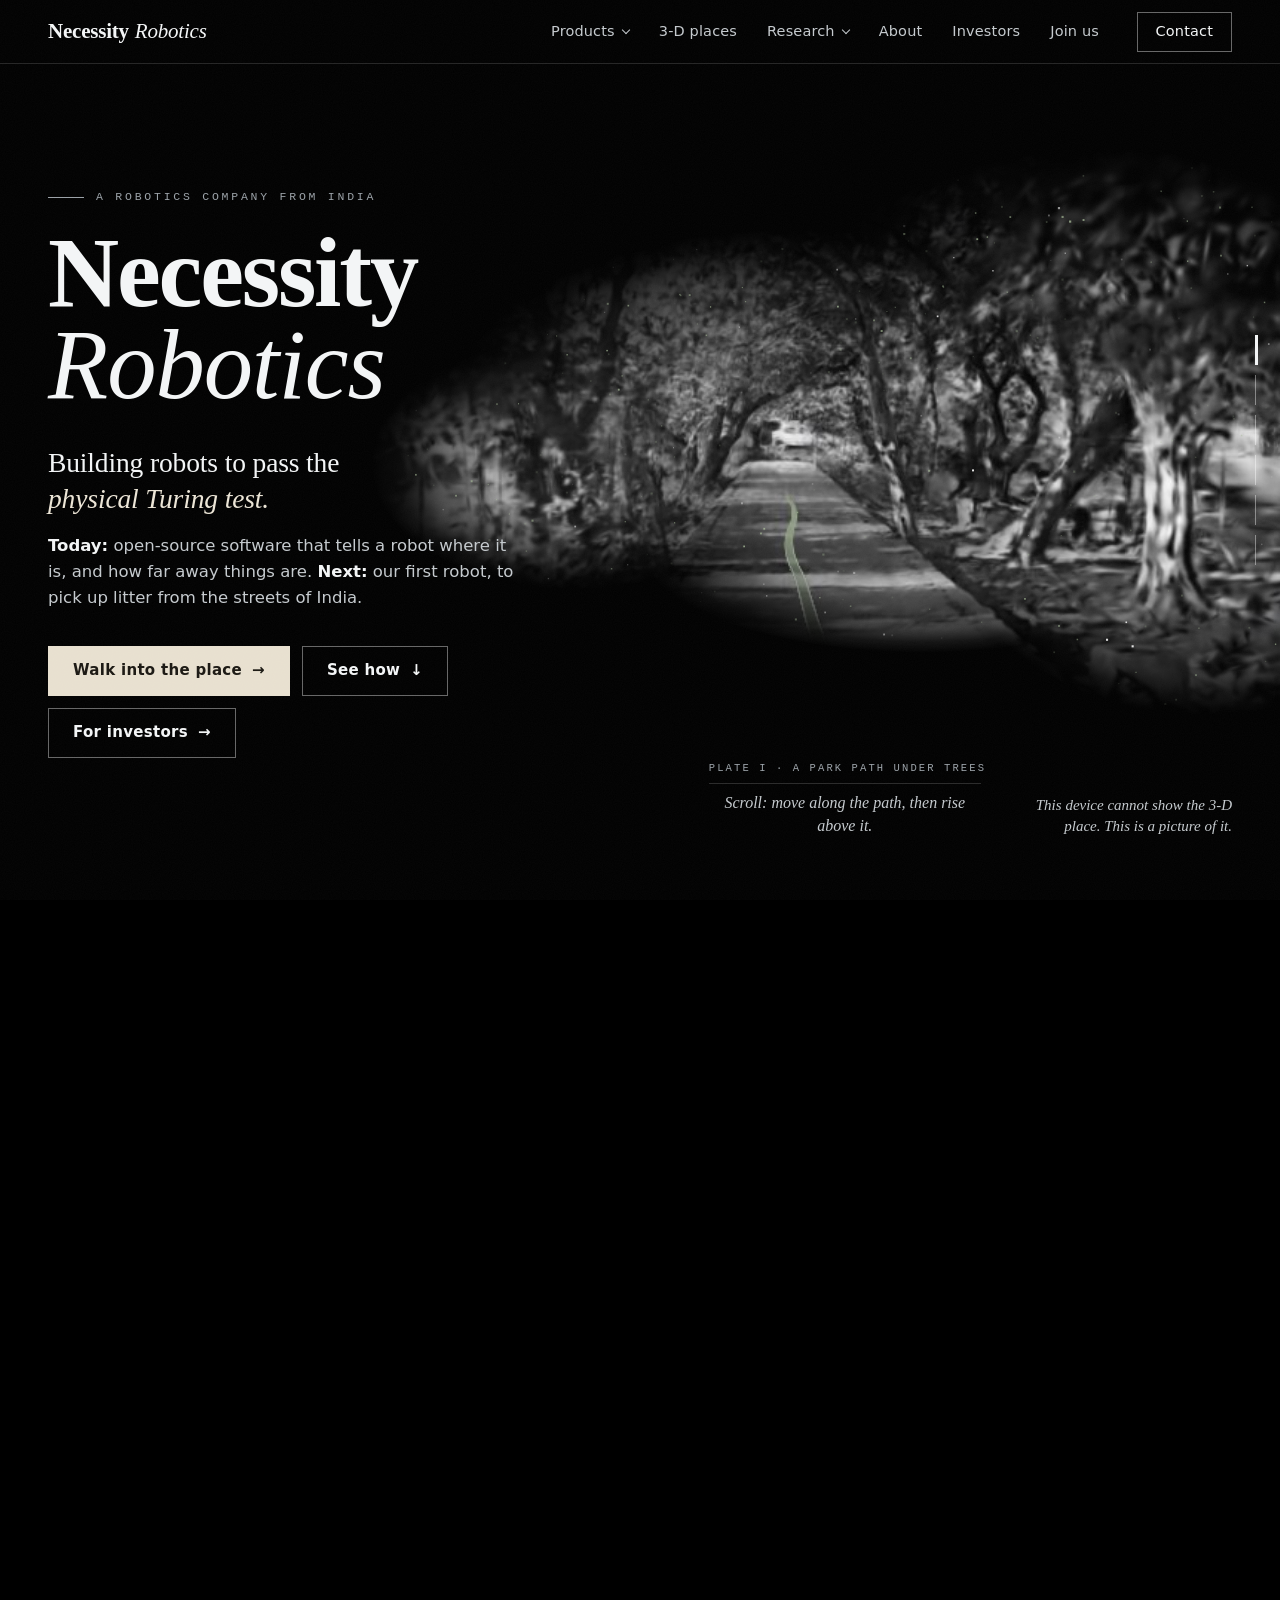
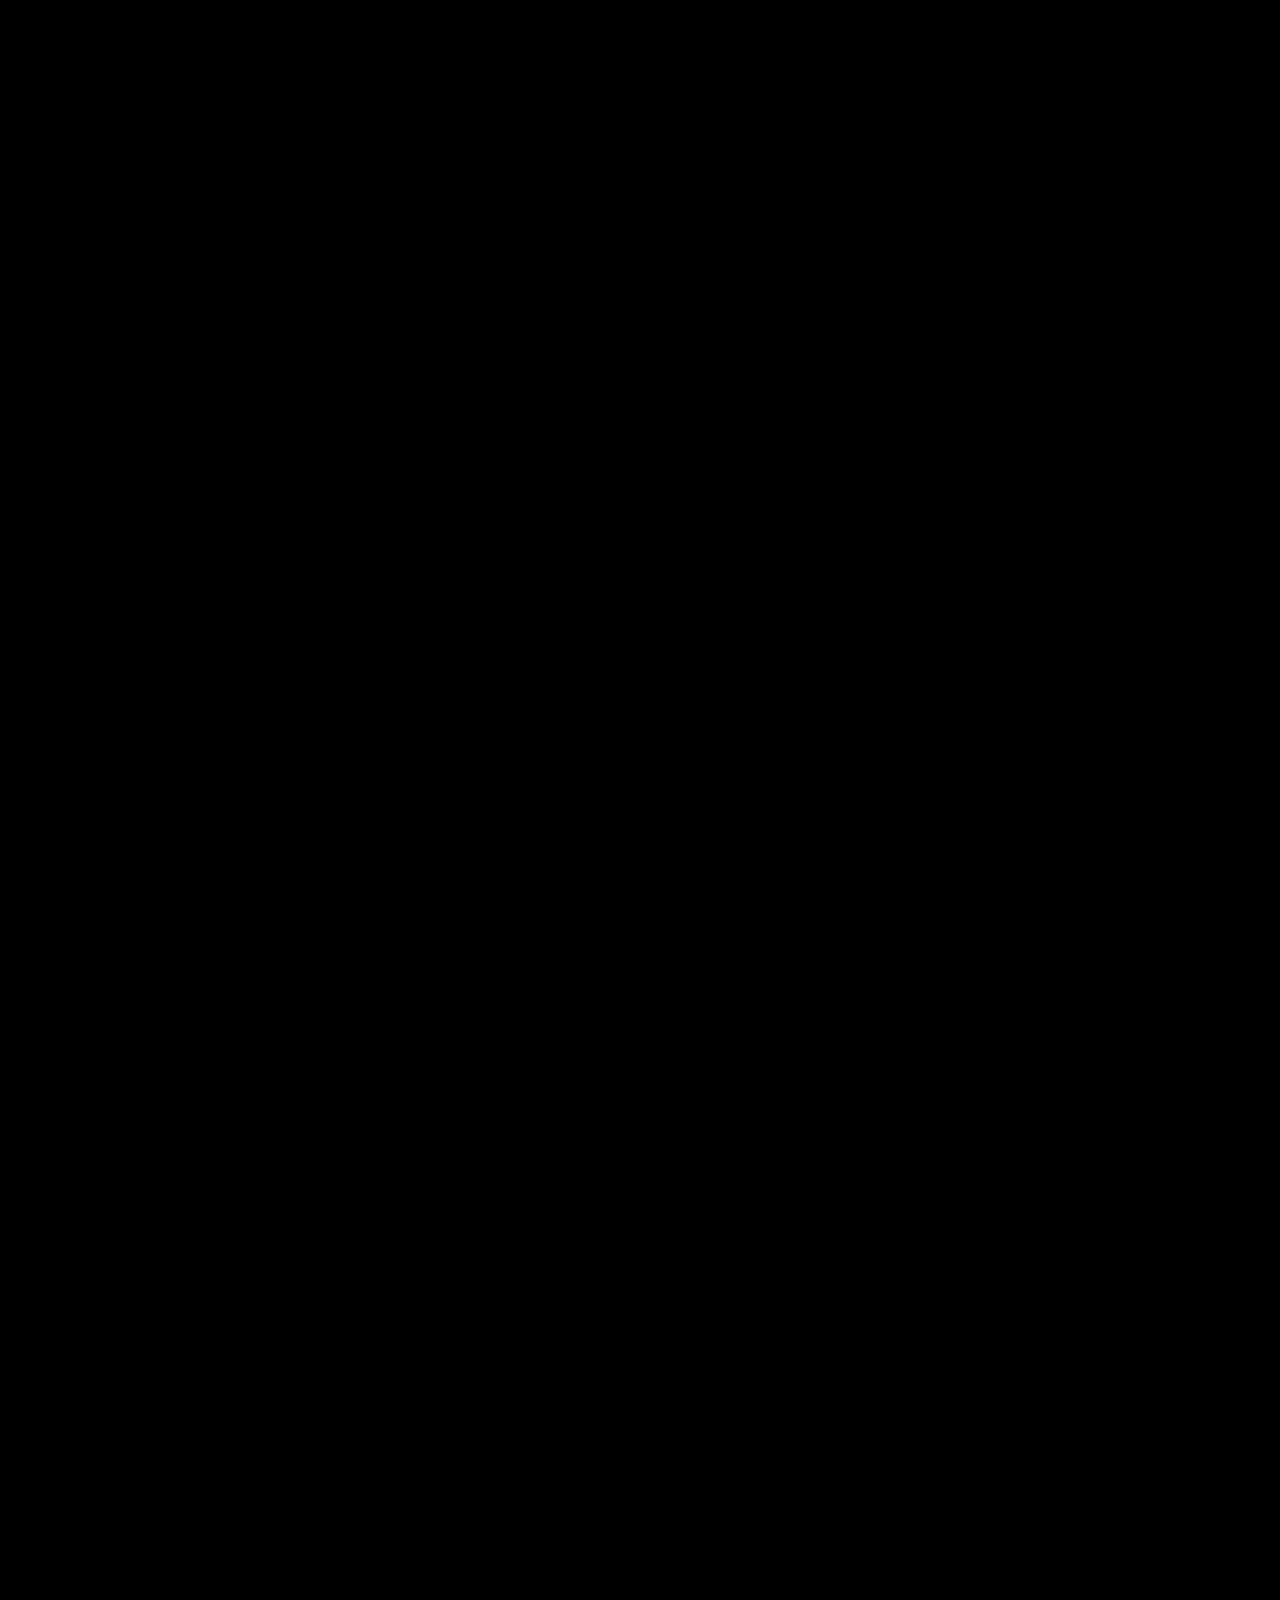
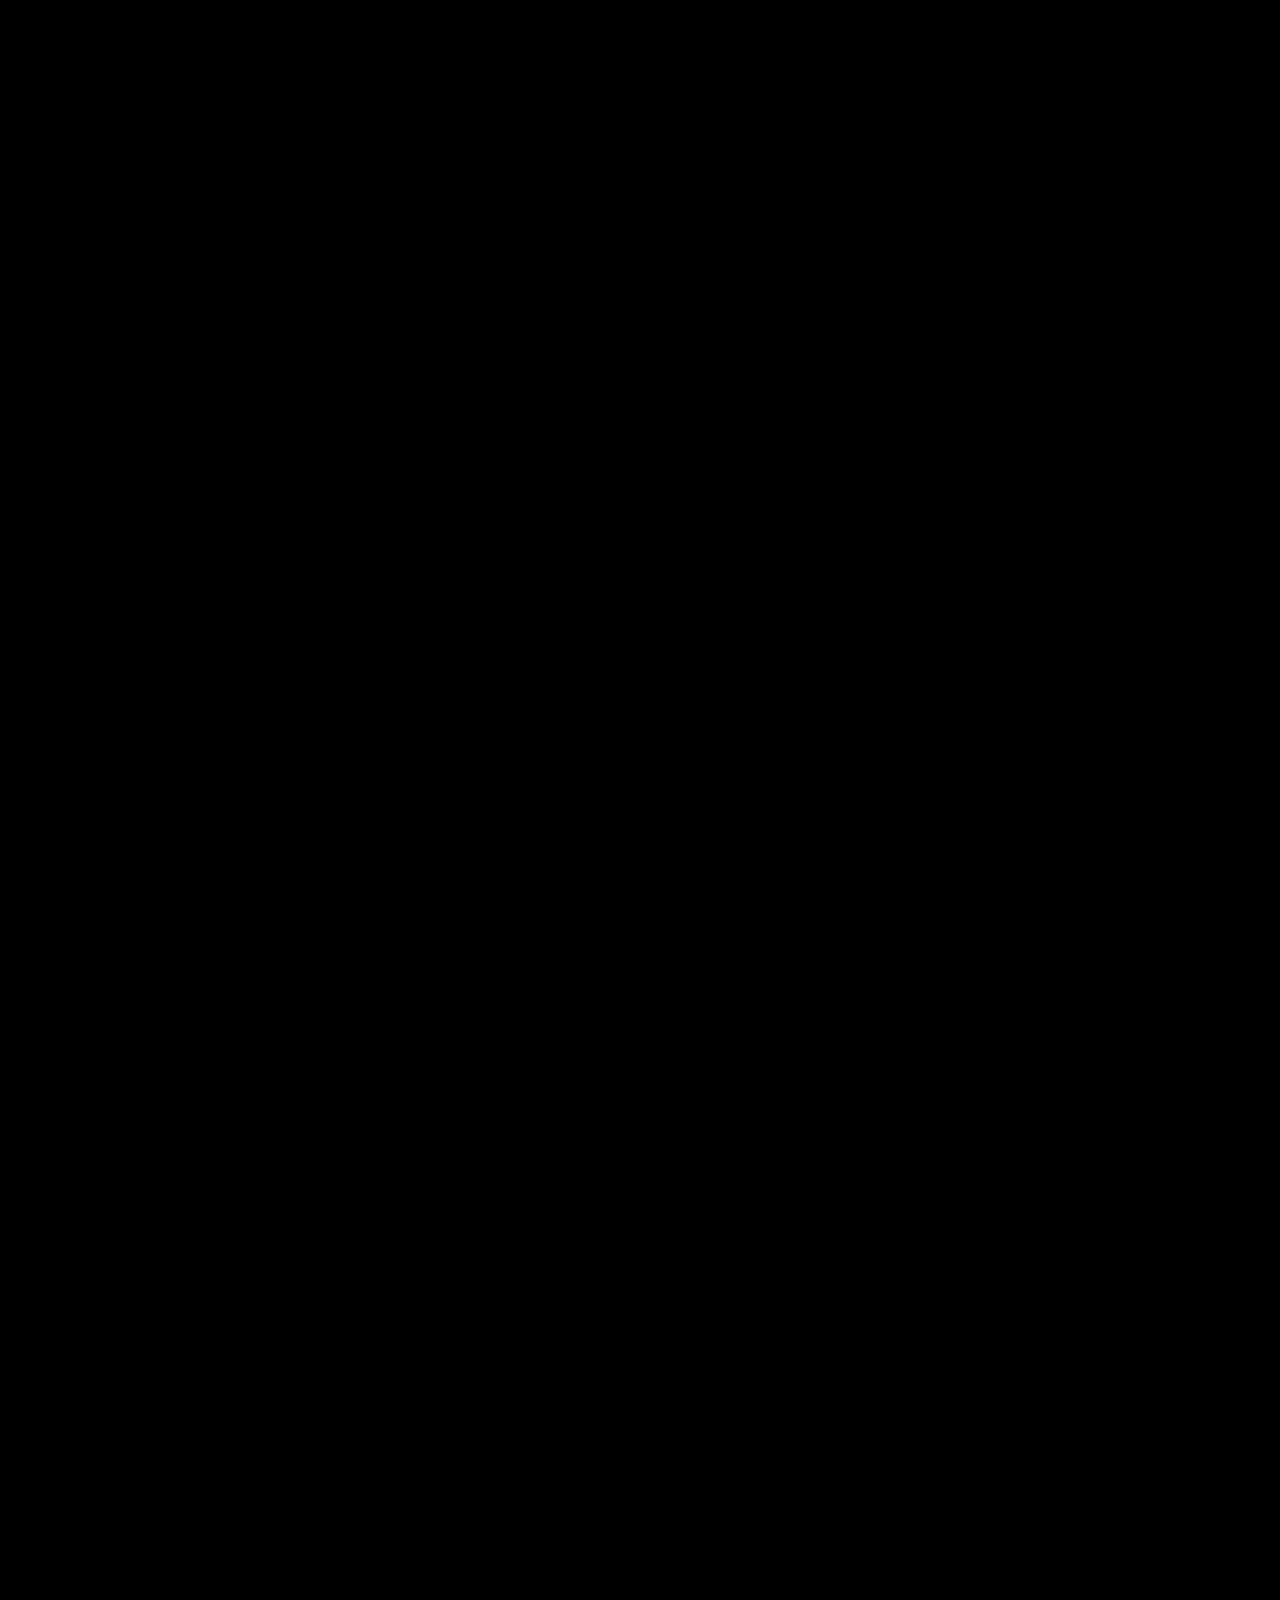
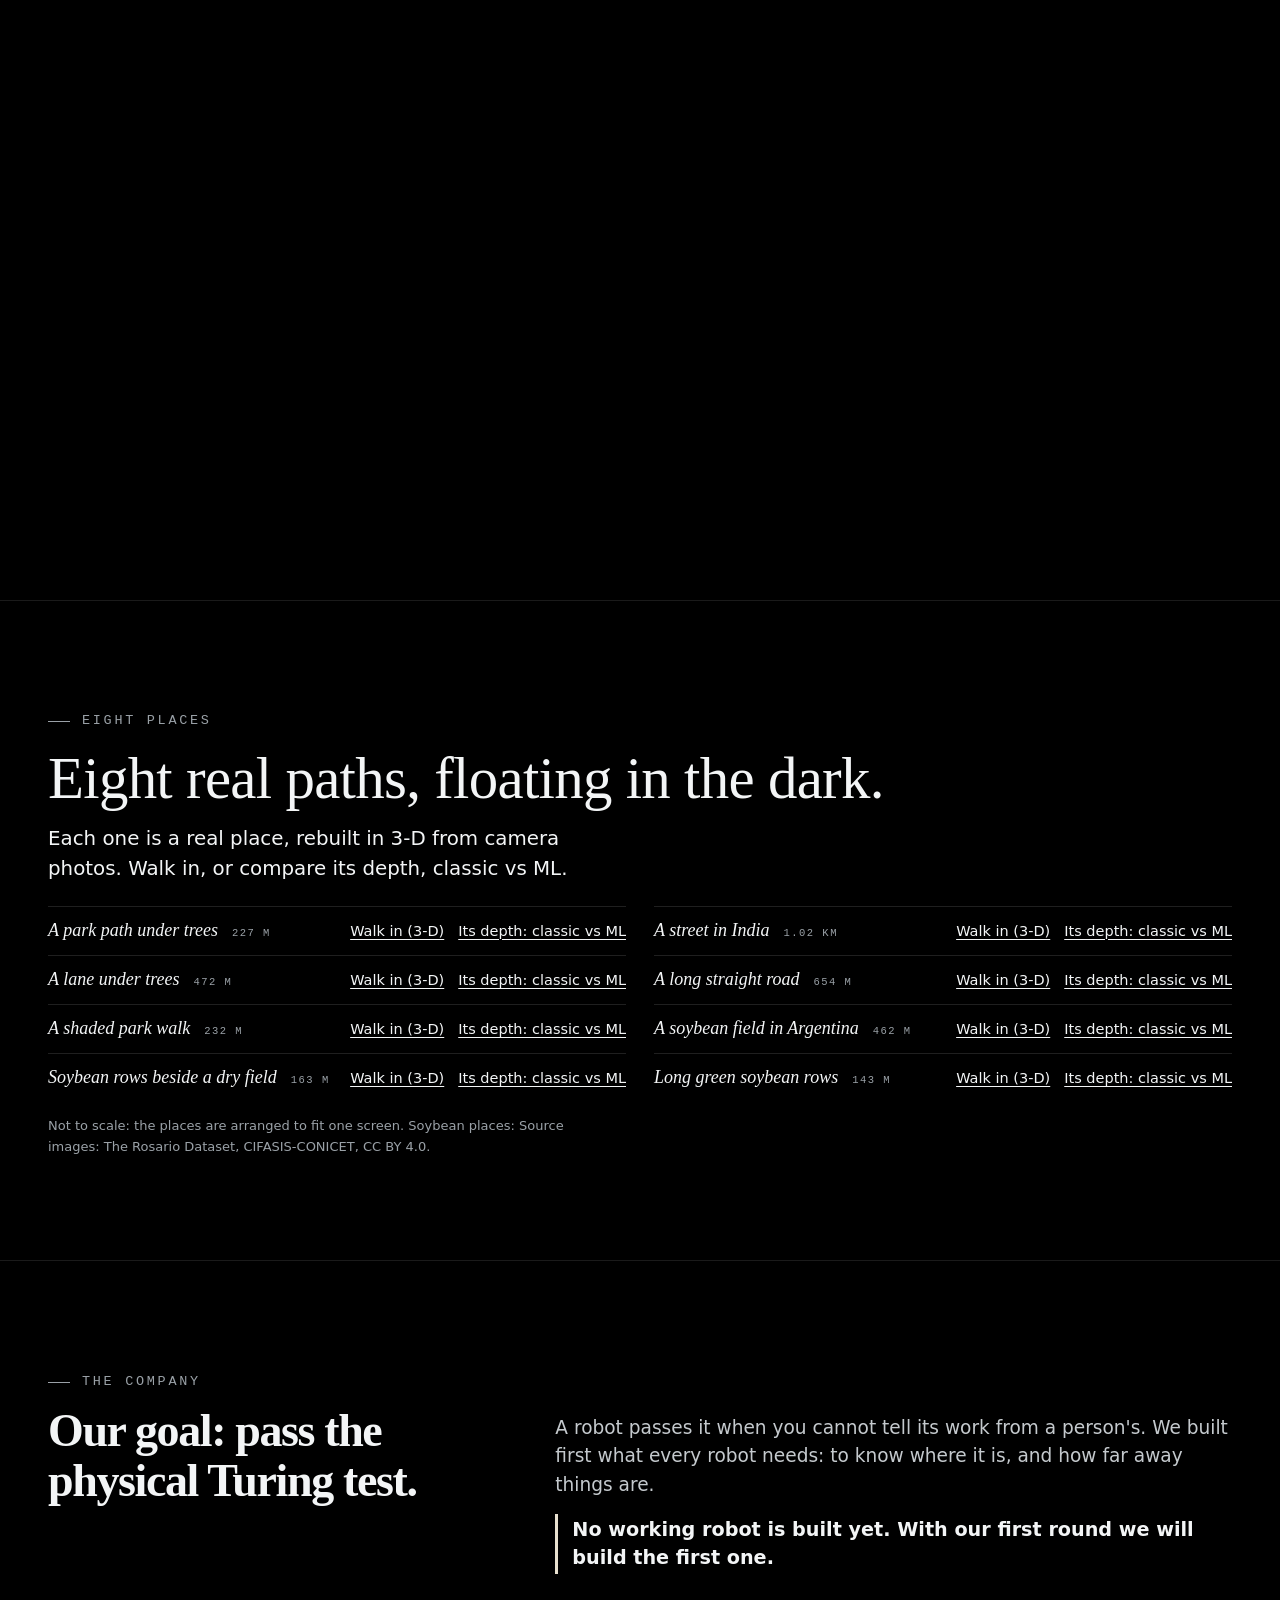
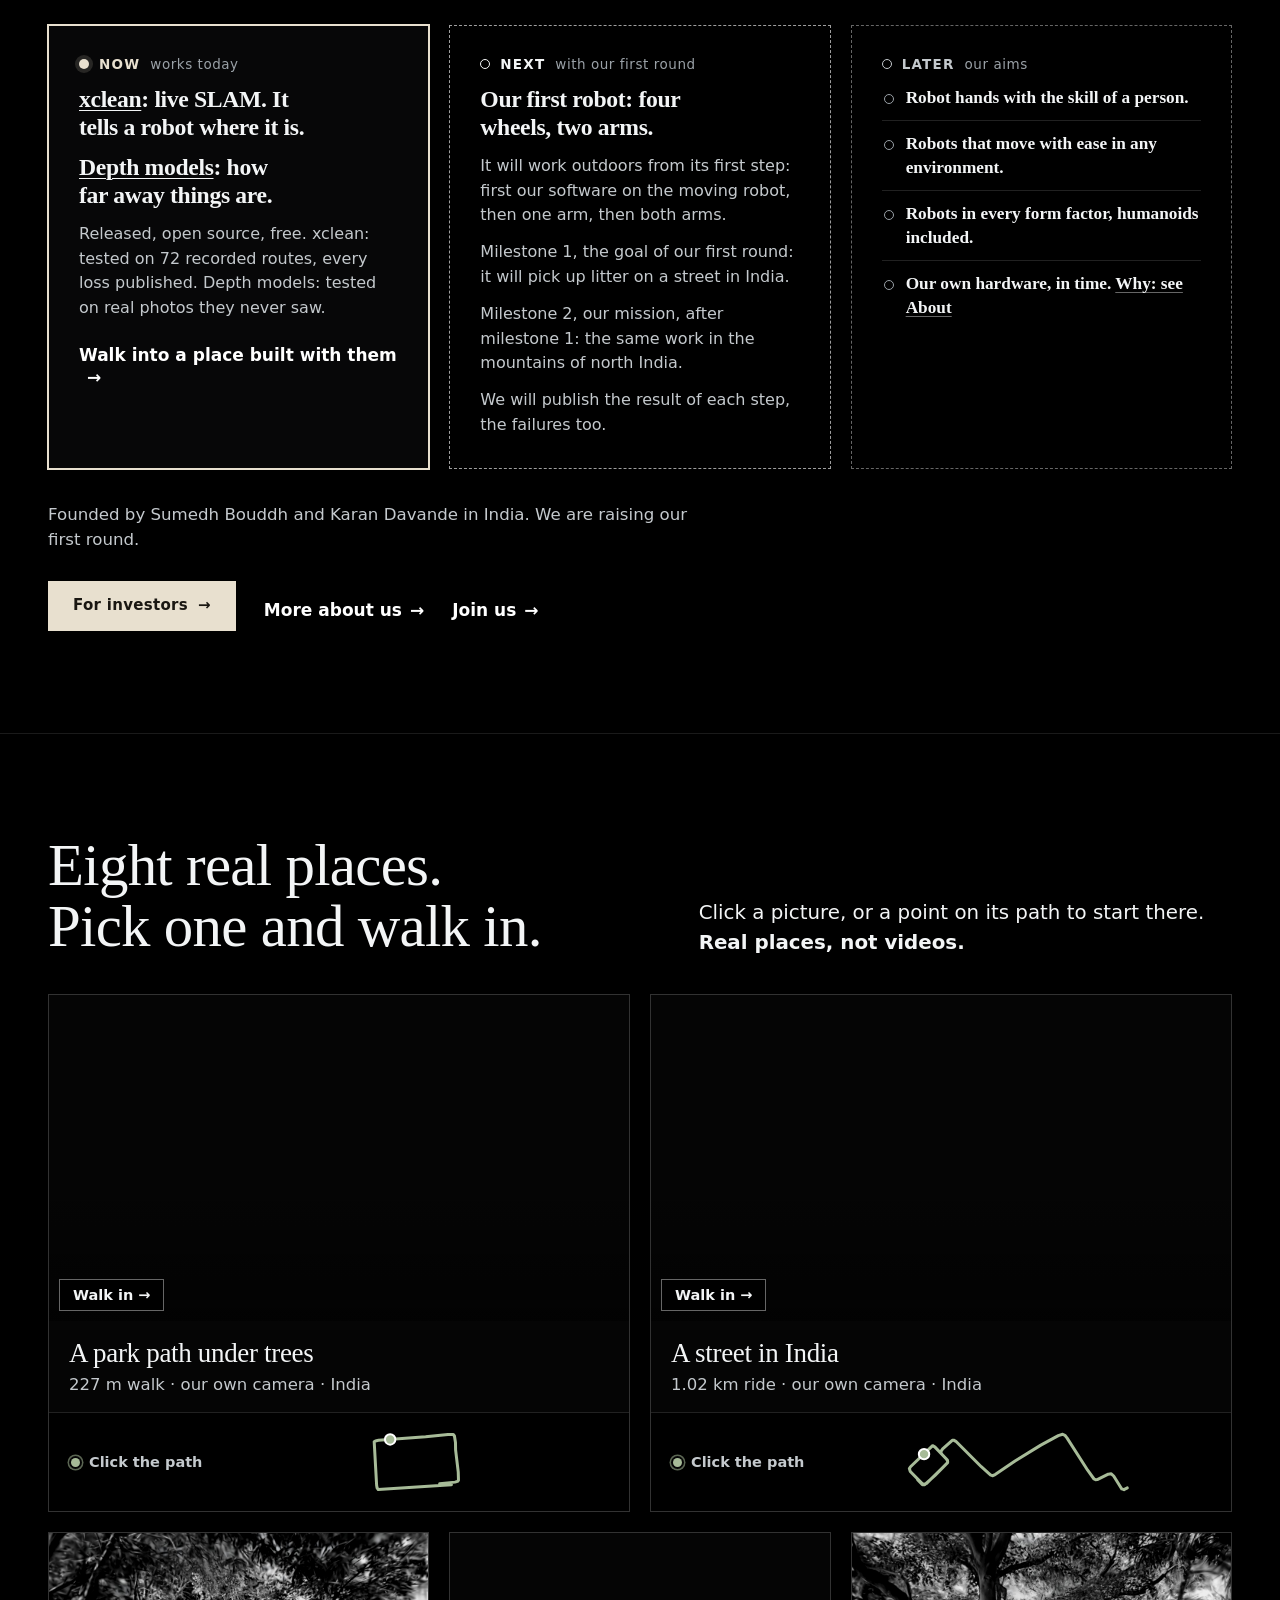
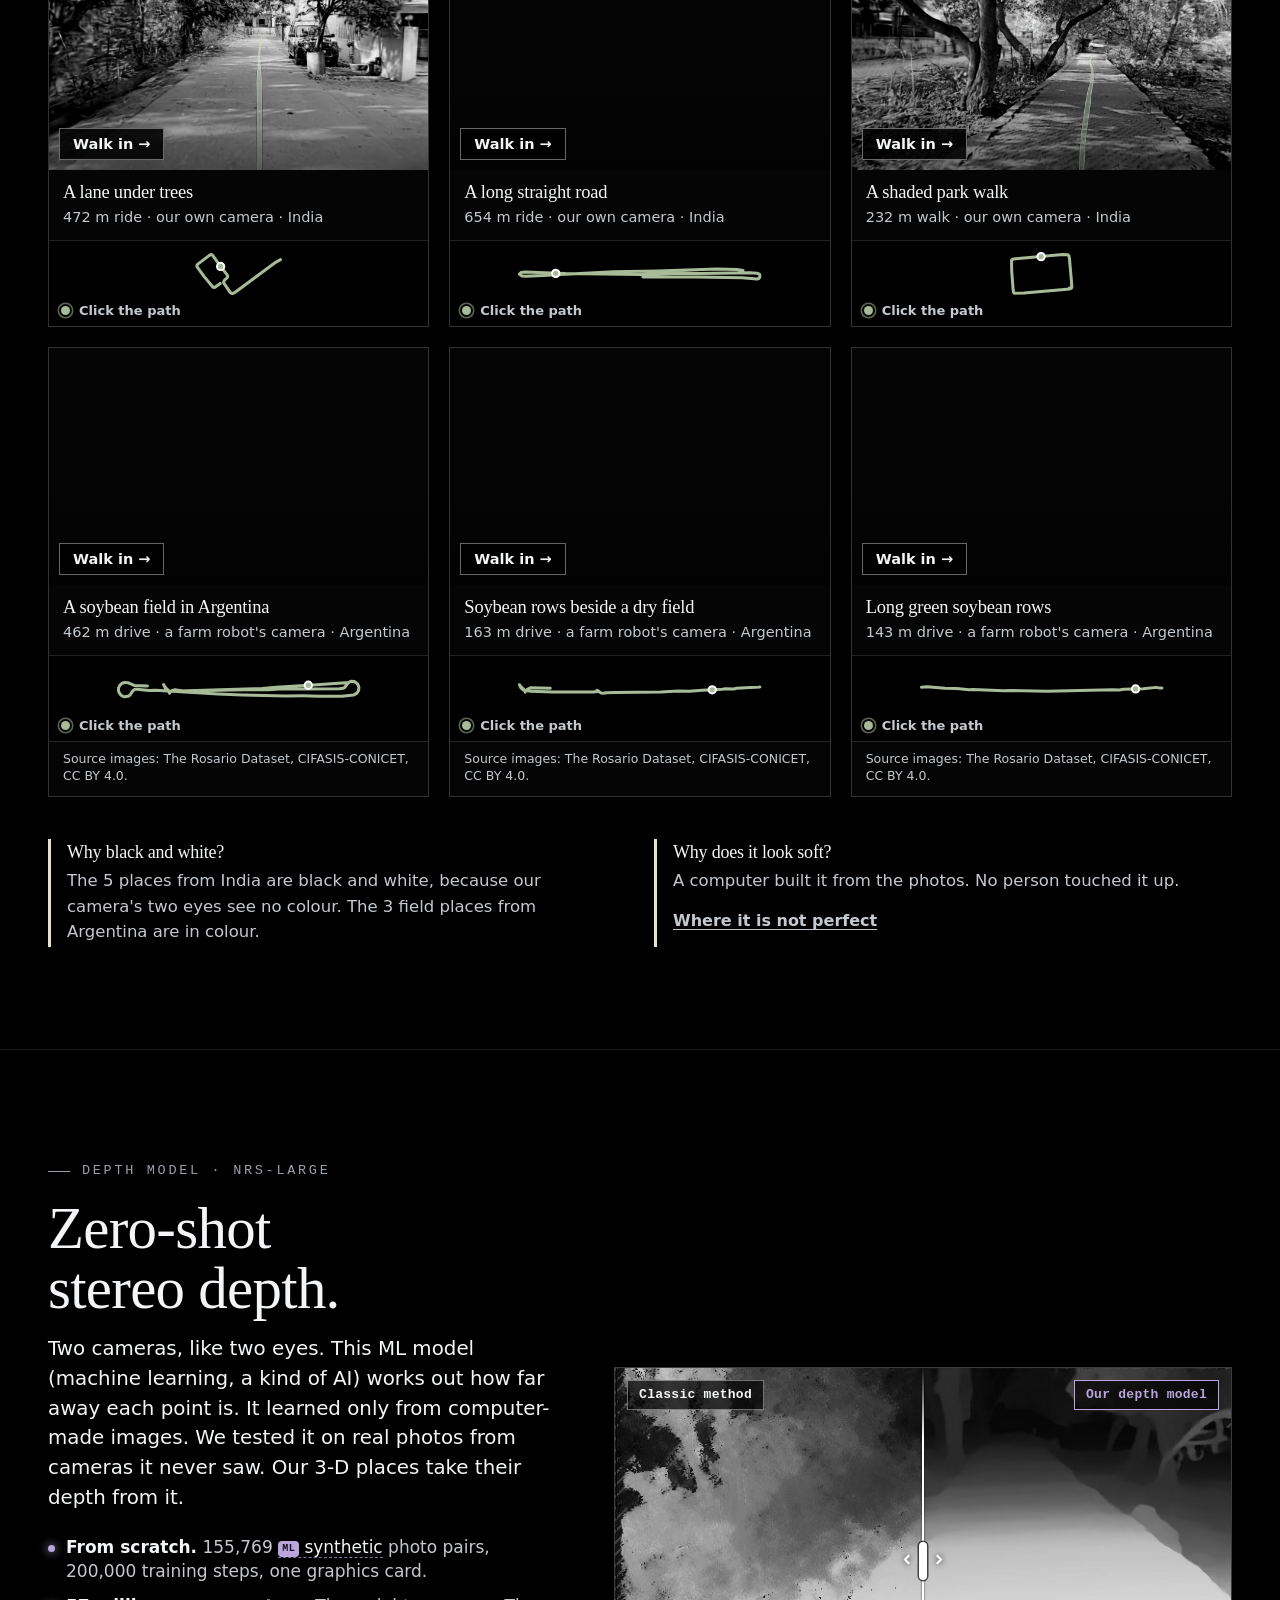
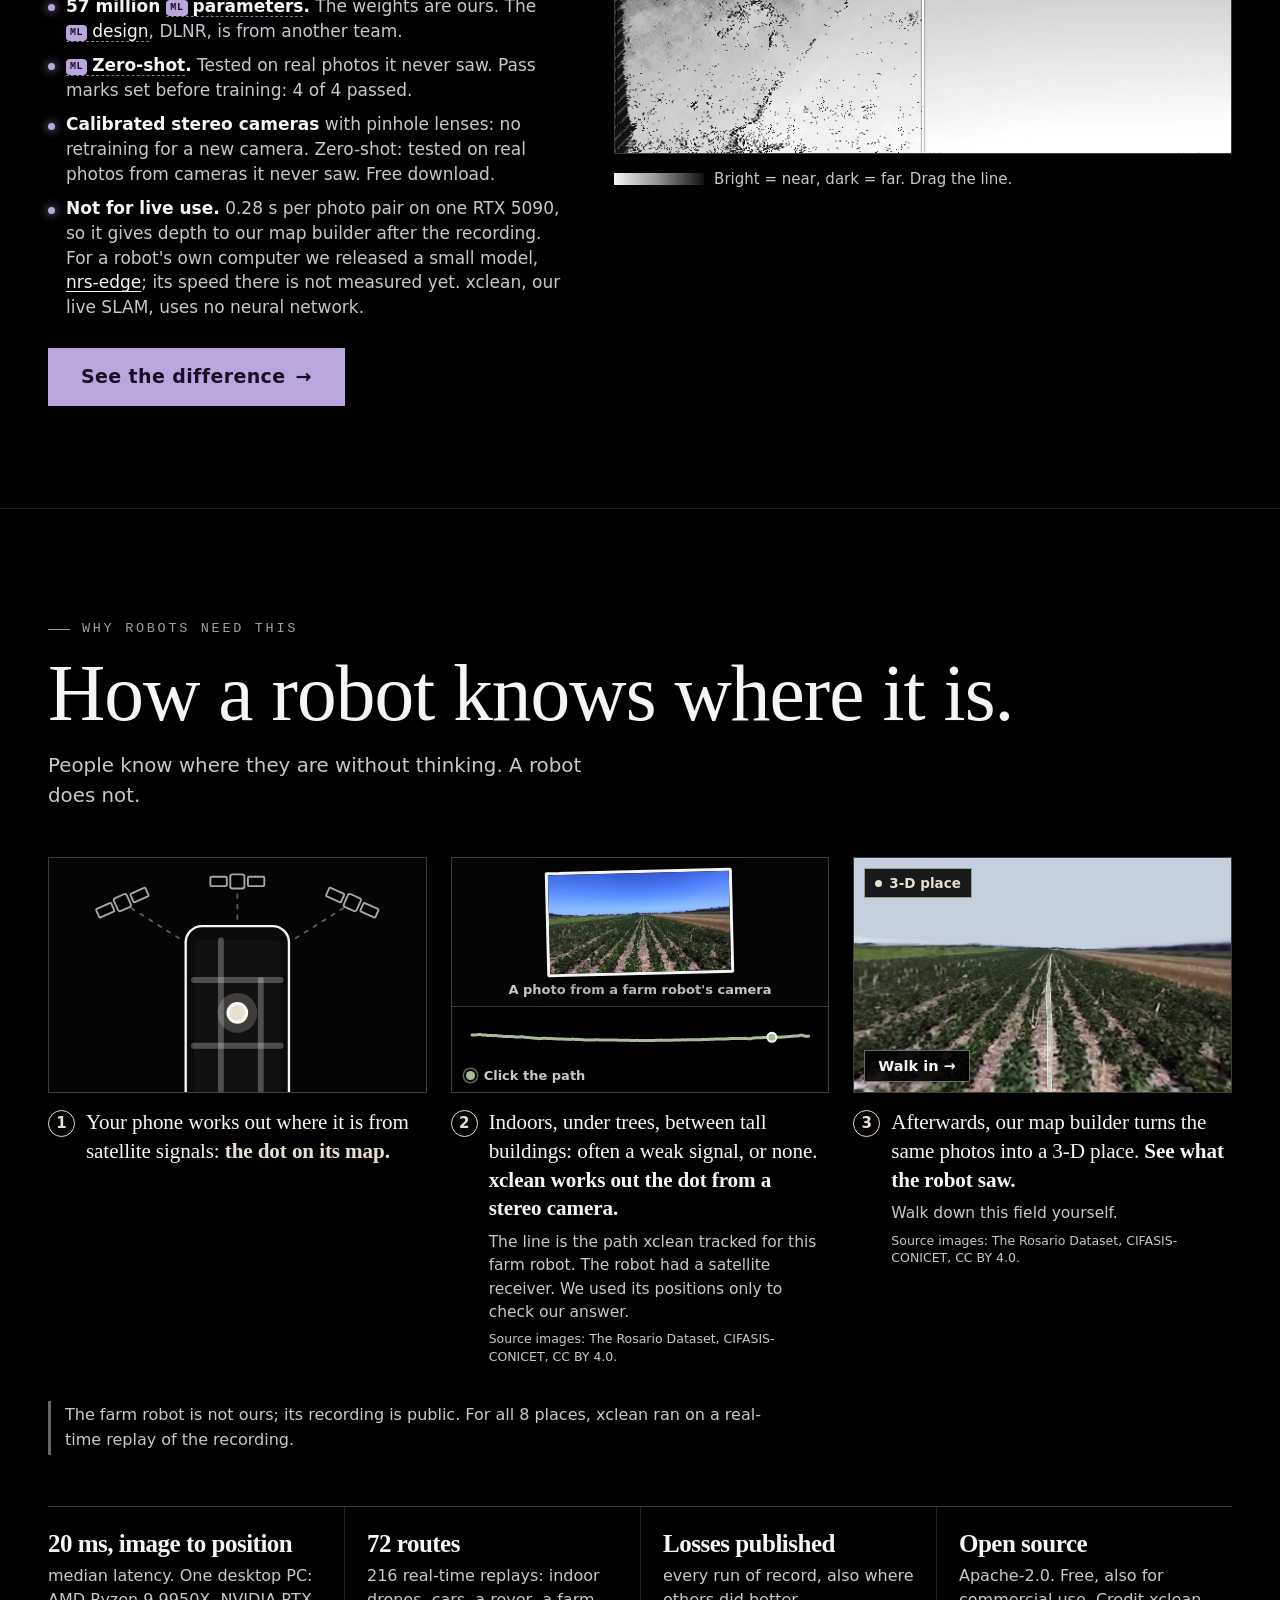
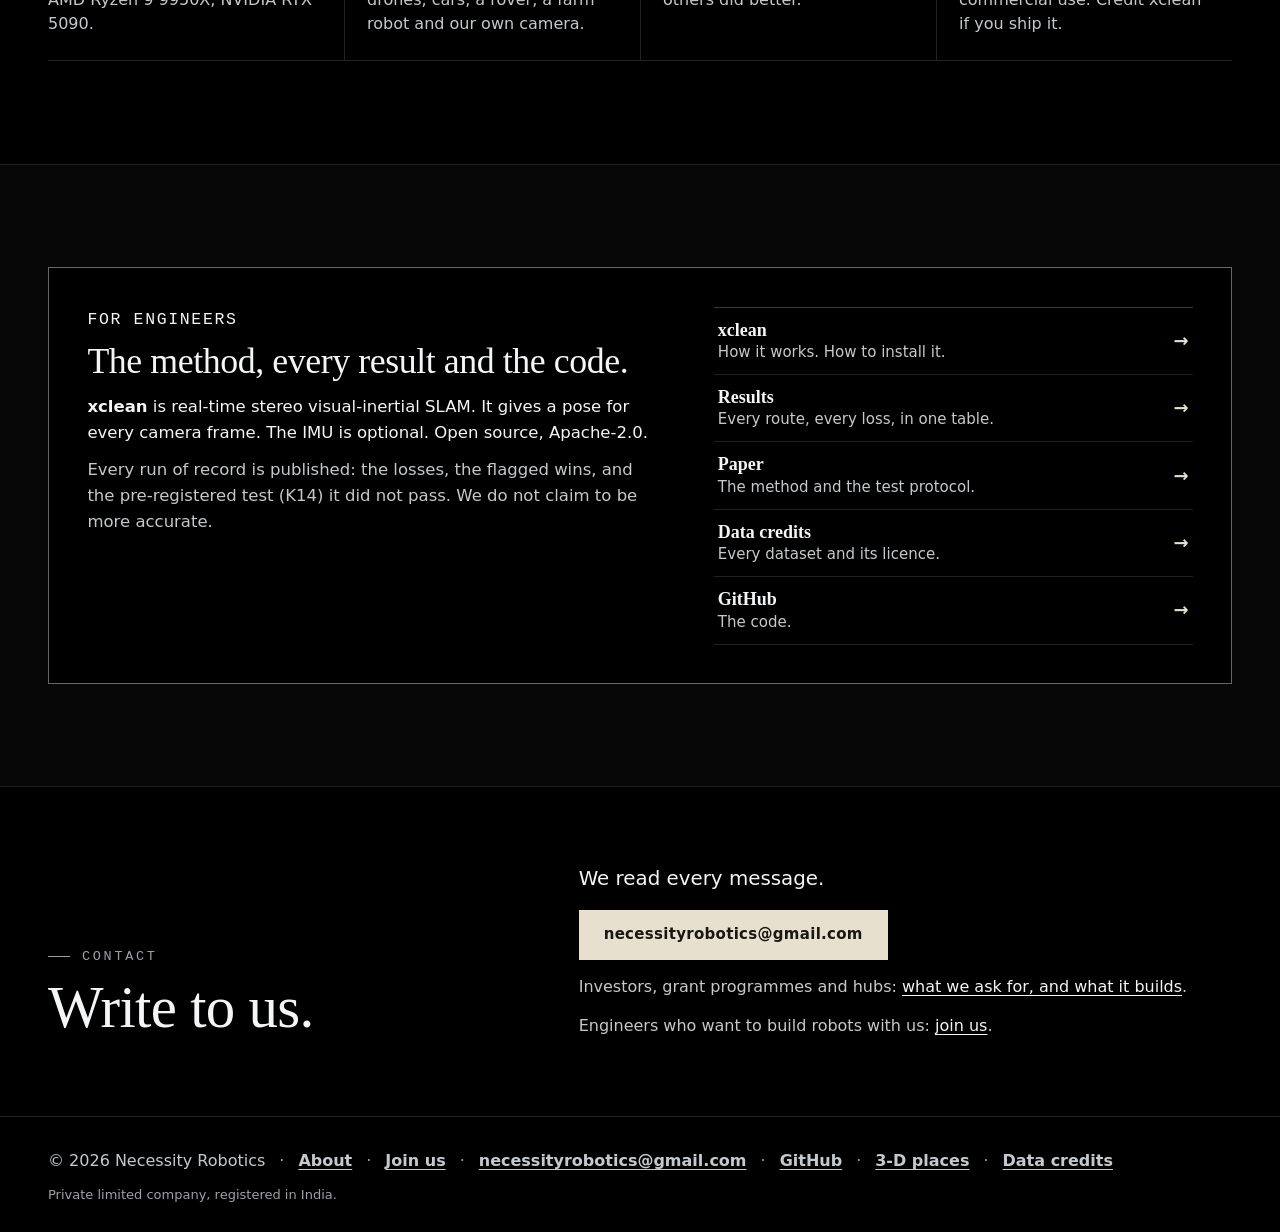
==== commit ffec8bf2: "Site: investor page, nrs-edge page, company plan and hardware - New page "For investors" (investors." ====
--- a/index.html
+++ b/index.html
@@ -7,12 +7,12 @@
 <style>@view-transition { navigation: auto; } @media (prefers-reduced-motion: reduce) { @view-transition { navigation: none; } }</style>
 <title>Necessity Robotics</title>
 <meta name="theme-color" content="#000000">
-<meta name="description" content="Necessity Robotics is a robotics company from India, building robots to pass the physical Turing test. The first part works today: software that tells a robot where it is. Walk into a real place, rebuilt in 3-D from its camera photos. Not a video: you move in it yourself.">
+<meta name="description" content="Necessity Robotics is a robotics company from India, building robots to pass the physical Turing test. Today: open-source software that tells a robot where it is, and how far away things are. Next: our first robot. Walk into a real place, rebuilt in 3-D from its camera photos. Not a video: you move in it yourself.">
 <link rel="canonical" href="https://necessityrobotics.github.io/">
 <meta property="og:type" content="website">
 <meta property="og:site_name" content="Necessity Robotics">
 <meta property="og:title" content="Necessity Robotics: a robotics company from India">
-<meta property="og:description" content="A robotics company from India, building robots to pass the physical Turing test. The first part works today: software that tells a robot where it is. Walk into a real place, rebuilt in 3-D from its camera photos.">
+<meta property="og:description" content="A robotics company from India, building robots to pass the physical Turing test. Today: open-source software that tells a robot where it is, and how far away things are. Next: our first robot. Walk into a real place, rebuilt in 3-D from its camera photos.">
 <meta property="og:url" content="https://necessityrobotics.github.io/">
 <meta property="og:image" content="https://necessityrobotics.github.io/img/share.jpg">
 <meta property="og:image:type" content="image/jpeg">
@@ -46,6 +46,7 @@
 <link rel="stylesheet" href="css/recolour.css">
 <link rel="stylesheet" href="css/v12.css">
 <link rel="stylesheet" href="css/accent.css">
+<link rel="stylesheet" href="css/fund.css">
 </head>
 <body class="v12">
 <a class="skip" href="#places">Skip to the places</a>
@@ -56,10 +57,11 @@
     <nav class="v4-nav nr-nav" id="v4-nav" aria-label="Main">
       <div class="nr-dd" data-dd="products">
         <button class="nr-dd-btn" type="button" aria-expanded="false" aria-controls="nr-dd-products">Products<span class="nr-chev" aria-hidden="true"></span></button>
-        <div class="nr-dd-panel nr-dd-panel--2" id="nr-dd-products">
+        <div class="nr-dd-panel nr-dd-panel--2 fd-dd3" id="nr-dd-products">
           <p class="nr-dd-h">Products</p>
           <a class="nr-dd-item nr-dd-item--path" href="xclean.html"><span class="nr-dd-k">Live SLAM</span><span class="nr-dd-n">xclean</span><span class="nr-dd-t">Tells a robot where it is, from a stereo camera.</span><span class="nr-dd-s">Open source &middot; Apache-2.0</span></a>
-          <a class="nr-dd-item nr-dd-item--ml" href="depth.html"><span class="nr-dd-k">Zero-shot ML</span><span class="nr-dd-n">Depth model</span><span class="nr-dd-t">How far away each point is, from two camera photos.</span><span class="nr-dd-s">nrs-large &middot; Free download</span></a>
+          <a class="nr-dd-item nr-dd-item--ml" href="depth.html"><span class="nr-dd-k">Depth model &middot; large</span><span class="nr-dd-n">nrs-large</span><span class="nr-dd-t">How far away each point is, from two camera photos. Our larger, more exact model.</span><span class="nr-dd-s">57 million parameters &middot; Free download</span></a>
+          <a class="nr-dd-item nr-dd-item--ml" href="nrs-edge.html"><span class="nr-dd-k">Depth model &middot; small</span><span class="nr-dd-n">nrs-edge</span><span class="nr-dd-t">How far away each point is, in a small model for the computer inside a robot.</span><span class="nr-dd-s">6 million parameters &middot; Free download</span></a>
         </div>
       </div>
       <a class="nr-a" href="maps.html">3-D places</a>
@@ -72,6 +74,8 @@
         </div>
       </div>
       <a class="nr-a" href="about.html">About</a>
+      <a class="nr-a" href="investors.html">Investors</a>
+      <a class="nr-a" href="about.html#join">Join us</a>
       <a class="nr-a nr-a--contact" href="#contact">Contact</a>
     </nav>
     <a class="nr-cta" href="#contact">Contact</a>
@@ -104,9 +108,11 @@
           <p class="c-eyebrow">A robotics company from India</p>
           <p class="h-name"><span>Necessity</span> <span class="h-name-2">Robotics</span></p>
           <h1 class="h-h1">Building robots to pass the <span class="h-acc">physical Turing test.</span></h1>
+          <p class="h-sub fd-today"><b>Today:</b> open-source software that tells a robot where it is, and how far away things are. <b>Next:</b> our first robot, to pick up litter from the streets of India.</p>
           <div class="h-cta">
             <a class="btn btn--acc h-go" href="explore.html?map=oak_161206&amp;at=117" data-open="">Walk into the place <span aria-hidden="true">&rarr;</span></a>
             <a class="btn h-more" href="#s1">See how <span aria-hidden="true">&darr;</span></a>
+            <a class="btn fd-inv" href="investors.html">For investors <span aria-hidden="true">&rarr;</span></a>
           </div>
         </div>
       </div>
@@ -115,7 +121,7 @@
       <div class="h-cap" data-cap="1" id="s1">
         <p class="c-k">I &middot; The place</p>
         <h2>One camera. One walk.</h2>
-        <p>A person carried a stereo camera down this path. xclean tracked it. <b>Our depth model</b> worked out the depth. <span class="h-live"><span class="when-fine">Move your mouse: near trees slide past far trees.</span><span class="when-touch">Drag sideways to look around.</span></span></p>
+        <p>A person carried a stereo camera down this path. xclean, our software, tracked it in a real-time replay of the recording. <b>Our depth model</b> worked out the depth. <span class="h-live"><span class="when-fine">Move your mouse: near trees slide past far trees.</span><span class="when-touch">Drag sideways to look around.</span></span></p>
       </div>
       <div class="h-cap" data-cap="2">
         <p class="c-k">II &middot; Pull back</p>
@@ -163,6 +169,50 @@
     </div>
   </section>
 
+  <!-- ============ The company in one screen, above the place cards.
+       The plan in order: Now (works today) / Next (our first round) / Later (aims). ============ -->
+  <section class="h4-sec h4-about fd-co" id="about" aria-labelledby="h4-about-h">
+    <div class="wrap">
+      <p class="eyebrow">The company</p>
+      <div class="h4-goal">
+        <h2 class="h4-goal-t" id="h4-about-h">Our goal: pass the physical Turing test.</h2>
+        <p class="h4-goal-s">A robot passes it when you cannot tell its work from a person's. We built first what every robot needs: to know where it is, and how far away things are.</p>
+        <p class="h4-goal-n">No working robot is built yet. With our first round we will build the first one.</p>
+      </div>
+
+      <div class="h4-status fd-plan" aria-labelledby="h4-status-h">
+        <h3 class="v4-sr" id="h4-status-h">Our plan, in order: now, next, later</h3>
+        <div class="h4-ready">
+          <p class="h4-status-l">Now <span>works today</span></p>
+          <p class="h4-status-t"><a href="xclean.html">xclean</a>: live SLAM. It tells a robot where it is.</p>
+          <p class="h4-status-t h4-status-t--ai"><a href="depth.html">Depth models</a>: how far away things are.</p>
+          <p class="fd-s">Released, open source, free. xclean: tested on <!-- gen:val:board.routes -->72<!-- /gen:val:board.routes --> recorded routes, every loss published. Depth models: tested on real photos they never saw.</p>
+          <a class="more h4-status-go" href="explore.html">Walk into a place built with them</a>
+        </div>
+        <div class="h4-building fd-next">
+          <p class="h4-status-l">Next <span>with our first round</span></p>
+          <p class="h4-status-t">Our first robot: four wheels, two arms.</p>
+          <p class="fd-s">It will work outdoors from its first step: first our software on the moving robot, then one arm, then both arms.</p>
+          <p class="fd-s">Milestone 1, the goal of our first round: it will pick up litter on a street in India.</p>
+          <p class="fd-s">Milestone 2, our mission, after milestone 1: the same work in the mountains of north India.</p>
+          <p class="fd-s">We will publish the result of each step, the failures too.</p>
+        </div>
+        <div class="h4-building fd-later">
+          <p class="h4-status-l">Later <span>our aims</span></p>
+          <ul class="h4-aims">
+            <li>Robot hands with the skill of a person.</li>
+            <li>Robots that move with ease in any environment.</li>
+            <li>Robots in every form factor, humanoids included.</li>
+            <li>Our own hardware, in time. <a href="about.html#stack">Why: see About</a></li>
+          </ul>
+        </div>
+      </div>
+
+      <p class="h4-about-who">Founded by Sumedh Bouddh and Karan Davande in India. We are raising our first round.</p>
+      <p class="fd-co-cta"><a class="btn btn--acc" href="investors.html">For investors <span aria-hidden="true">&rarr;</span></a> <a class="more" href="about.html">More about us</a> <a class="more" href="about.html#join">Join us</a></p>
+    </div>
+  </section>
+
   <section class="h4-sec h4-places" id="places" aria-labelledby="h4-places-h">
     <div class="wrap">
       <div class="h4-head">
@@ -239,7 +289,7 @@
     </div>
   </section>
 
-  <!-- ============ SCREEN 2b: the AI depth model (2026-11-12). The slider moves only under the visitor's hand ============ -->
+  <!-- ============ SCREEN 2b: the depth model (2026-11-12). The slider moves only under the visitor's hand ============ -->
   <section class="h4-sec h4-ai" id="ai" aria-labelledby="h4-ai-h">
     <div class="wrap h4-ai-in">
       <div>
@@ -250,8 +300,8 @@
           <li><b>From scratch.</b> <!-- gen:val:model.pairs -->155,769<!-- /gen:val:model.pairs --> <dfn class="ml" tabindex="0" data-def="Pictures rendered by a computer, so the true distance of every pixel is known exactly.">synthetic</dfn> photo pairs, <!-- gen:val:model.steps -->200,000<!-- /gen:val:model.steps --> training steps, one graphics card.</li>
           <li><b><!-- gen:val:model.params_words -->57 million<!-- /gen:val:model.params_words --> <dfn class="ml" tabindex="0" data-def="The numbers inside the network that training adjusts, one small step at a time.">parameters</dfn>.</b> The weights are ours. The <dfn class="ml" tabindex="0" data-def="The plan of the network: its layers and how they connect. Ours is DLNR, by Zhao and others, open code.">design</dfn>, DLNR, is from another team.</li>
           <li><b><dfn class="ml" tabindex="0" data-def="Tested on kinds of data the model was never trained on.">Zero-shot</dfn>.</b> Tested on real photos it never saw. Pass marks set before training: <!-- gen:val:model.gate -->4 of 4<!-- /gen:val:model.gate --> passed.</li>
-          <li><b>Any calibrated stereo camera</b> (pinhole lenses). Zero-shot: no retraining for your camera. <!-- gen:val:model.release_short -->Free download<!-- /gen:val:model.release_short -->.</li>
-          <li><b>Not for live use.</b> <!-- gen:val:model.s_per_view -->0.28<!-- /gen:val:model.s_per_view --> s per photo pair on one RTX 5090, so it gives depth to our map builder after the recording. xclean, our live SLAM, uses no neural network.</li>
+          <li><b>Calibrated stereo cameras</b> with pinhole lenses: no retraining for a new camera. Zero-shot: tested on real photos from cameras it never saw. <!-- gen:val:model.release_short -->Free download<!-- /gen:val:model.release_short -->.</li>
+          <li><b>Not for live use.</b> <!-- gen:val:model.s_per_view -->0.28<!-- /gen:val:model.s_per_view --> s per photo pair on one RTX 5090, so it gives depth to our map builder after the recording. For a robot's own computer we released a small model, <a href="nrs-edge.html">nrs-edge</a>; its speed there is not measured yet. xclean, our live SLAM, uses no neural network.</li>
         </ul>
         <div class="d-cap-cta h4-ai-cta"><a class="btn btn--ion btn--lg" href="depth.html">See the difference <span class="arr" aria-hidden="true">&rarr;</span></a></div>
       </div>
@@ -339,53 +389,6 @@
     </div>
   </section>
 
-  <!-- ============ SCREEN 3b: about the company (owner 11-21: "company about section ... the company goal is to pass physical
-       Turing test by building the complete robotics eco system"). Short here; the long version is on about.html ============ -->
-  <section class="h4-sec h4-about" id="about" aria-labelledby="h4-about-h">
-    <div class="wrap">
-      <p class="eyebrow">About us</p>
-      <div class="h4-goal">
-        <h2 class="h4-goal-t" id="h4-about-h">Our goal: pass the physical Turing test.</h2>
-        <p class="h4-goal-s">A robot passes it when you cannot tell its work from a person's. To get there, we aim to build the complete robotics ecosystem ourselves: energy, semiconductors, hardware and software, and the robot made from them.</p>
-        <div class="x-stack">
-          <p class="x-stack-l">The five layers of a robot, and where we are today:</p>
-          <ol class="x-stack-row" aria-label="The five layers of a robot">
-            <li title="The power a robot runs on">Energy<span class="v4-sr">: not built yet</span></li>
-            <li title="The chips a robot thinks with">Semiconductors<span class="v4-sr">: not built yet</span></li>
-            <li title="The body: motors, joints, hands">Hardware<span class="v4-sr">: not built yet</span></li>
-            <li class="is-lit" title="Software. The first part works today: it tells a robot where it is.">Software <span>first part works</span></li>
-            <li title="The finished robot">Product<span class="v4-sr">: not built yet</span></li>
-          </ol>
-          <p class="x-stack-k">Lit = a first part works today. Dashed = not built yet.</p>
-        </div>
-        <p class="h4-goal-n">No robot is built yet. The first part works today: the software that tells a robot where it is.</p>
-      </div>
-
-      <div class="h4-status" aria-labelledby="h4-status-h">
-        <h3 class="v4-sr" id="h4-status-h">What is ready, and what we are building</h3>
-        <div class="h4-ready">
-          <p class="h4-status-l">Works today</p>
-          <p class="h4-status-t"><a href="xclean.html">xclean</a>: live SLAM. Open source, free.</p>
-          <p class="h4-status-t h4-status-t--ai"><a href="depth.html">Depth model</a>: zero-shot stereo depth. <!-- gen:val:model.release_short -->Free download<!-- /gen:val:model.release_short -->.</p>
-          <a class="more h4-status-go" href="explore.html">Walk into a place built with them</a>
-          <p class="h4-status-t h4-status-t--ai h4-status-t--new">New: <a href="depth.html#edge">nrs-edge</a>, a small depth model (6 million parameters). Free download.</p>
-        </div>
-        <div class="h4-building">
-          <p class="h4-status-l">Our aims</p>
-          <ul class="h4-aims">
-            <li>Robot hands with the skill of a person.</li>
-            <li>Robots that move with ease in any environment.</li>
-            <li>Robots in every form factor, humanoids included.</li>
-            <li>Surveillance for defence, from the air and from the ground.</li>
-          </ul>
-        </div>
-      </div>
-
-      <p class="h4-about-who">Founded by Sumedh Bouddh and Karan Davande in India. We are raising our first round: <a href="about.html#contact">write to us</a>.</p>
-      <p class="h4-about-more"><a class="more" href="about.html">More about us</a></p>
-    </div>
-  </section>
-
   <!-- ============ SCREEN 4: the door for engineers. The ONLY block of this page with technical words ============ -->
   <section class="h4-sec h4-eng" id="engineers" aria-labelledby="h4-eng-h">
     <div class="wrap">
@@ -417,6 +420,8 @@
       <div>
         <p class="h4-lead">We read every message.</p>
         <a class="btn btn--ion btn--lg h4-mail" href="mailto:necessityrobotics@gmail.com" data-link="email">necessityrobotics@gmail.com</a>
+        <p class="fd-contact-inv">Investors, grant programmes and hubs: <a href="investors.html">what we ask for, and what it builds</a>.</p>
+        <p class="fd-contact-inv">Engineers who want to build robots with us: <a href="about.html#join">join us</a>.</p>
       </div>
     </div>
   </section>
@@ -425,7 +430,8 @@
 <!-- gen:footer -->
 <footer class="foot v4-foot">
   <div class="wrap">
-    <p><span>&copy; 2026 Necessity Robotics</span><span class="dot" aria-hidden="true">&middot;</span><a href="about.html">About</a><span class="dot" aria-hidden="true">&middot;</span><a href="mailto:necessityrobotics@gmail.com">necessityrobotics@gmail.com</a><span class="dot" aria-hidden="true">&middot;</span><a href="https://github.com/necessityrobotics">GitHub</a><span class="dot" aria-hidden="true">&middot;</span><a href="#places">3-D places</a><span class="dot" aria-hidden="true">&middot;</span><a href="credits.html">Data credits</a></p>
+    <p><span>&copy; 2026 Necessity Robotics</span><span class="dot" aria-hidden="true">&middot;</span><a href="about.html">About</a><span class="dot" aria-hidden="true">&middot;</span><a href="about.html#join">Join us</a><span class="dot" aria-hidden="true">&middot;</span><a href="mailto:necessityrobotics@gmail.com">necessityrobotics@gmail.com</a><span class="dot" aria-hidden="true">&middot;</span><a href="https://github.com/necessityrobotics">GitHub</a><span class="dot" aria-hidden="true">&middot;</span><a href="#places">3-D places</a><span class="dot" aria-hidden="true">&middot;</span><a href="credits.html">Data credits</a></p>
+    <p class="fd-legal">Private limited company, registered in India.</p>
   </div>
 </footer>
 
--- a/css/fund.css
+++ b/css/fund.css
@@ -0,0 +1,156 @@
+/* Styles of the investor page, the nrs-edge page, the company block and the top bar. Loaded after accent.css.
+   Rule of the site: solid line = works today, dashed line = not built yet. No new colour. */
+
+/* ---- top bar, Products: three entries in one row (xclean, nrs-large, nrs-edge). The panel hangs under the whole bar,
+   centred on the page, so it fits at every desktop width. Phone and narrow layouts keep the site's own menu rules. ---- */
+@media (min-width: 901px) {
+  .v12 .nr-dd[data-dd="products"] { position: static; }
+  .v12 .nr-dd-panel.fd-dd3 { top: calc(100% + 6px); left: 50%; transform: translateX(-50%);
+    width: min(900px, calc(100vw - 32px)); grid-template-columns: repeat(3, minmax(0, 1fr)); }
+  .v12 .nr-dd-panel.fd-dd3::before { top: -24px; height: 24px; }
+}
+
+/* ---- Depth page: the two models, named under the headline ---- */
+.v12 .fd-models { display: grid; grid-template-columns: repeat(2, minmax(0, 1fr)); gap: 10px; max-width: 660px; margin: 24px 0 0; }
+.v12 .fd-models-l { grid-column: 1 / -1; margin: 0; font: 500 10.5px/1.2 var(--mono); letter-spacing: .18em; text-transform: uppercase; color: var(--ai, var(--fg-3)); }
+.v12 .fd-model { display: flex; flex-direction: column; gap: 6px; padding: 14px 16px 15px; border: 1px solid rgba(255, 255, 255, .2);
+  background: rgba(0, 0, 0, .45); color: var(--fg); text-decoration: none; }
+.v12 .fd-model b { font: 500 23px/1.1 var(--display); letter-spacing: -.01em; color: var(--fg); }
+.v12 .fd-model > span { font: 400 14px/1.45 var(--sans); color: var(--fg-2); }
+.v12 .fd-model i { margin-top: auto; padding-top: 4px; font: 500 12.5px/1.3 var(--sans); font-style: normal; color: var(--fg-3); }
+.v12 .fd-model.is-here { border-color: var(--acc); }
+.v12 .fd-model.is-here i { color: var(--acc); }
+.v12 a.fd-model:hover, .v12 a.fd-model:focus-visible { border-color: rgba(255, 255, 255, .55); outline: none; }
+.v12 a.fd-model:not(.is-here) i { color: var(--fg); }
+.v12 .fd-models--edge { margin: 0 0 clamp(26px, 4vw, 48px); }
+@media (max-width: 560px) { .v12 .fd-models { grid-template-columns: minmax(0, 1fr); } }
+
+/* ---- home: the scroll story is shorter, so that the company block comes sooner.
+   One screen of scrolling for each stop instead of 1.4. The scenes, their order and their words are unchanged:
+   home.js reads the height of this box, so the story plays the same way, over less scrolling.
+   To undo: delete these two rules (the site's own values are 800vh, and 680vh on a phone). ---- */
+.v12 .h-hero { height: 600vh; }
+@media (max-width: 760px) { .v12 .h-hero { height: 520vh; } }
+
+/* ---- depth pages (nrs-large, nrs-edge): the number tiles stay on the first screen. The site aligns them with the bottom
+   of the text column. The model chooser made that column taller, so the tiles went under the first screen and the right
+   half of the screen was empty. Now they start beside the title. ---- */
+@media (min-width: 980px) {
+  .v12 .dm-hero-in { align-items: start; }
+  .v12 .dm-hero-in > .dm-specs { margin-top: 46px; }
+}
+
+/* ---- top bar: "Join us" is a part of the About page. At that part, the bar marks "Join us", not "About". ---- */
+html:has(#join:target) .v12 .nr-nav .nr-a[href$="#join"] { color: var(--fg); box-shadow: inset 0 -1px 0 var(--fg); }
+html:has(#join:target) .v12 .nr-nav .nr-a[aria-current] { color: var(--fg-2); box-shadow: none; }
+@media (max-width: 900px) {
+  html:has(#join:target) .v12 .nr-nav .nr-a[href$="#join"] { box-shadow: inset 3px 0 0 var(--fg); padding-left: 14px; }
+  html:has(#join:target) .v12 .nr-nav .nr-a[aria-current] { color: var(--fg); box-shadow: none; padding-left: 2px; }
+}
+
+/* ---- home, a device with no 3-D: the note stays readable over the bright picture ---- */
+html.f-still .v12 .h-state { text-shadow: 0 0 3px #000, 0 0 10px #000, 0 0 18px #000; }
+
+/* ---- results page, phone: each definition under its term. In two columns the longest term took half the screen and
+   each definition had two or three words in a line. ---- */
+@media (max-width: 640px) {
+  .v12 dl.kv.defs { grid-template-columns: minmax(0, 1fr); gap: 2px; }
+  .v12 dl.kv.defs dt { margin-top: 14px; }
+}
+
+/* ---- footer: the legal line of the company, on its own line under the links ---- */
+.v12 .v4-foot .fd-legal { margin-top: 2px; font-size: 13px; color: var(--fg-3, #9a9a9a); }
+
+/* ---- results page: the short summary on top ---- */
+.v12 .fd-sum { margin: 10px 0 36px; border-top: 1px solid rgba(255, 255, 255, .14); }
+.v12 .fd-sum > div { display: grid; grid-template-columns: 9.5em minmax(0, 1fr); gap: 6px 20px; padding: 14px 0; border-bottom: 1px solid rgba(255, 255, 255, .14); }
+.v12 .fd-sum dt { padding-top: 3px; font: 500 11px/1.5 var(--mono); letter-spacing: .16em; text-transform: uppercase; color: var(--fg-3, #9a9a9a); }
+.v12 .fd-sum dd { margin: 0; color: var(--fg-2); line-height: 1.55; }
+.v12 .fd-sum dd b { color: var(--fg); font-weight: 600; }
+@media (max-width: 640px) { .v12 .fd-sum > div { grid-template-columns: minmax(0, 1fr); } }
+
+/* ---- home, first screen: the Today / Next line (F's .h-sub) and the third door ---- */
+.v12 .h-sub.fd-today { margin-top: 16px; max-width: 29em; }
+.v12 .h-sub.fd-today b { font-weight: 600; color: var(--ink); }
+.v12 .h-cta .fd-inv { white-space: nowrap; }
+@media (max-width: 760px) {
+  .v12 .h-sub.fd-today { margin-top: 10px; font-size: 15px; line-height: 1.5; }
+  /* phone: "For investors" is a real button on its own row (the site turns other second actions into plain words) */
+  body.v12 .h-cta > .btn.fd-inv:not(.btn--acc):not(.btn--ion) { flex: 1 0 100%; justify-content: center; min-height: 46px; margin-top: 12px;
+    padding: 0 18px; border: 1px solid rgba(255, 255, 255, .6); background: rgba(0, 0, 0, .74); }
+  /* phone, a device that cannot show the 3-D place: its note sat on the top line of the first screen. The words move down. */
+  html.f-still .v12 .h-stage[data-stop="0"] .h-first { padding-top: calc(var(--head-h) + 24px + 3.9em); }
+}
+
+/* ---- home: the company block sits above the place cards ---- */
+.v12 .fd-co + .h4-sec.h4-places { border-top: 1px solid rgba(255, 255, 255, .1); }
+.v12 .h4-status.fd-plan { grid-template-columns: minmax(0, 1fr); }
+@media (min-width: 1000px) { .v12 .h4-status.fd-plan { grid-template-columns: repeat(3, minmax(0, 1fr)); gap: 20px; } }
+.v12 .fd-plan .h4-status-l { flex-wrap: wrap; row-gap: 4px; }
+.v12 .fd-plan .h4-status-l span { font-weight: 500; letter-spacing: .04em; text-transform: none; color: var(--fg-3); }
+.v12 .fd-plan .h4-status-t,
+.v12 .fd-plan .h4-ready .h4-status-t { max-width: 22ch; font-size: clamp(21px, 1.85vw, 26px); }
+.v12 .fd-plan .fd-s { margin: 0 0 12px; max-width: 38ch; font: 400 16px/1.55 var(--sans); color: var(--fg-2); }
+.v12 .fd-plan .fd-s:last-child { margin-bottom: 0; }
+.v12 .fd-plan .fd-next { border-color: rgba(255, 255, 255, .62); }
+.v12 .fd-plan .fd-next .h4-status-l { color: var(--fg); }
+.v12 .fd-plan .fd-next .h4-status-l::before { border-color: var(--fg); }
+.v12 .fd-plan .h4-aims li { padding: 11px 0 11px 24px; font-size: clamp(16.5px, 1.35vw, 18.5px); }
+.v12 .fd-plan .h4-aims li:first-child { padding-top: 0; }
+.v12 .fd-plan .h4-aims li::before { top: 19px; }
+.v12 .fd-plan .h4-aims li:first-child::before { top: 8px; }
+.v12 .fd-plan .h4-aims a { color: var(--fg); text-decoration: underline; text-underline-offset: 3px; text-decoration-color: rgba(255, 255, 255, .4); }
+.v12 .fd-co-cta { display: flex; flex-wrap: wrap; align-items: center; gap: 12px 28px; margin: clamp(18px, 2.4vw, 28px) 0 0; }
+.v12 .h4-contact .fd-contact-inv { margin: 14px 0 0; font-size: 16px; color: var(--fg-2); }
+.v12 .h4-contact .fd-contact-inv a { color: var(--fg); text-decoration: underline; text-underline-offset: 3px; }
+
+/* ---- About and For investors: the ask box, the ordered plan ---- */
+.v12 .fd-ask { margin: 14px 0 20px; padding: clamp(18px, 2.4vw, 28px); border: 1px solid var(--acc); background: rgba(var(--acc-rgb), .05); }
+.v12 .fd-ask p { margin: 0 0 12px; color: var(--fg-2); font-size: 18px; line-height: 1.55; }
+.v12 .fd-ask p:last-child { margin-bottom: 0; }
+.v12 .fd-ask b { color: var(--fg); font-weight: 600; }
+.v12 .fd-order .ab-st { display: block; margin: 6px 0 0; color: var(--fg-3, #9a9a9a); font-size: .92em; }
+.v12 .fd-order .ab-st--on { color: var(--acc); }
+.v12 .fd-order li { border-left: 1px dashed rgba(255, 255, 255, .34); padding-left: 16px; }
+.v12 .fd-order li.fd-now { border-left: 1px solid var(--acc); }
+.v12 .prose h3.fd-h3 { margin: 26px 0 8px; font: 500 22px/1.25 var(--display); letter-spacing: -.01em; color: var(--fg); }
+.v12 .fd-k { font: 500 10.5px/1.2 var(--mono); letter-spacing: .18em; text-transform: uppercase; color: var(--fg-3); margin-right: 10px; }
+.v12 .fd-now .fd-k { color: var(--acc); }
+.v12 .fd-order .fd-k { white-space: nowrap; }
+.v12 .fd-links { display: flex; flex-wrap: wrap; gap: 6px 22px; margin: 8px 0 0; font-size: 15px; }
+.v12 .fd-links a { color: var(--fg); text-decoration: underline; text-underline-offset: 3px; text-decoration-color: rgba(255, 255, 255, .35); }
+.v12 .fd-links a:hover { text-decoration-color: currentColor; }
+.v12 .ab-list code { font: 500 .88em/1.3 var(--mono); color: var(--fg); background: rgba(255, 255, 255, .07); padding: 2px 6px; white-space: nowrap; }
+
+/* ---- hardware so far: one photo and one silent clip, in the grey of the site's own places ---- */
+.v12 .fd-hw { display: grid; grid-template-columns: minmax(0, 1.097fr) minmax(0, 1fr); gap: 14px; max-width: 780px; margin: 16px 0 18px; align-items: start; }
+.v12 .fd-hw-fig { margin: 0; border: 1px solid rgba(255, 255, 255, .16); background: #050505; }
+.v12 .fd-hw-fig img, .v12 .fd-hw-fig video { display: block; width: 100%; height: auto; filter: grayscale(1) contrast(1.04); }
+.v12 .fd-hw-fig figcaption { margin: 0; padding: 10px 14px 12px; border-top: 1px solid rgba(255, 255, 255, .12); font-size: 14px; line-height: 1.45; color: var(--fg-3, #9a9a9a); }
+/* the 2025 platform: a wide clip beside a nearly square picture, at the same height */
+.v12 .fd-hw--car { grid-template-columns: minmax(0, 1.523fr) minmax(0, 1fr); }
+.v12 .fd-hw-cad { max-width: 780px; margin: 16px 0 14px; }
+.v12 .fd-hw-cad img { filter: none; background: #000; }                 /* the drawing keeps its own two line colours */
+/* the arm as a 3-D line model: it turns only under the visitor's hand */
+.v12 .fd-hw-3d { max-width: 780px; margin: 0 0 14px; }
+.v12 .fd-arm3d { position: relative; height: clamp(300px, 46vw, 430px); background: #000; touch-action: pan-y; cursor: grab; }
+.v12 .fd-arm3d.is-drag { cursor: grabbing; }
+.v12 .fd-arm3d canvas { display: block; width: 100%; height: 100%; outline: none; }
+.v12 .fd-arm3d canvas:focus-visible { outline: 1px solid var(--acc); outline-offset: -1px; }
+.v12 .fd-arm3d-note { position: absolute; inset: 0; display: grid; place-items: center; margin: 0; padding: 20px; text-align: center;
+  font: 400 14px/1.5 var(--sans); color: var(--fg-3, #9a9a9a); pointer-events: none; }
+.v12 .fd-arm3d[data-ready="1"] .fd-arm3d-note { display: none; }
+.v12 .fd-arm3d-views { position: absolute; right: 10px; top: 10px; display: flex; gap: 6px; }
+.v12 .fd-arm3d-views button { min-height: 32px; padding: 0 10px; border: 1px solid rgba(255, 255, 255, .3); border-radius: 0; background: rgba(0, 0, 0, .6);
+  color: var(--fg-2); font: 500 11.5px/1 var(--mono); letter-spacing: .1em; text-transform: uppercase; cursor: pointer; }
+.v12 .fd-arm3d-views button[aria-pressed="true"] { border-color: var(--acc); color: var(--fg); }
+.v12 .fd-arm3d-views button:focus-visible { outline: 1px solid var(--acc); outline-offset: 2px; }
+.v12 .fd-arm3d.is-off { cursor: default; }
+.v12 .fd-arm3d.is-off .fd-arm3d-views { display: none; }
+@media (pointer: coarse) { .v12 .fd-arm3d-views button { min-height: 40px; padding: 0 12px; } }
+@media (max-width: 760px) { .v12 .fd-hw { grid-template-columns: minmax(0, 1fr); max-width: 420px; } }
+@media (max-width: 560px) { .v12 .fd-arm3d { height: 250px; } }      /* phone: the wide model left the lower half of a 300 px box empty */
+
+/* ---- a marked gap in the text. A released page has none ---- */
+.v12 mark.fd-todo { display: inline-block; margin: 4px 0 0; padding: 2px 8px; border: 1px dashed #d9b84a; background: rgba(217, 184, 74, .1);
+  color: #e9cf7a; font: 500 13px/1.5 var(--mono); letter-spacing: .01em; }
